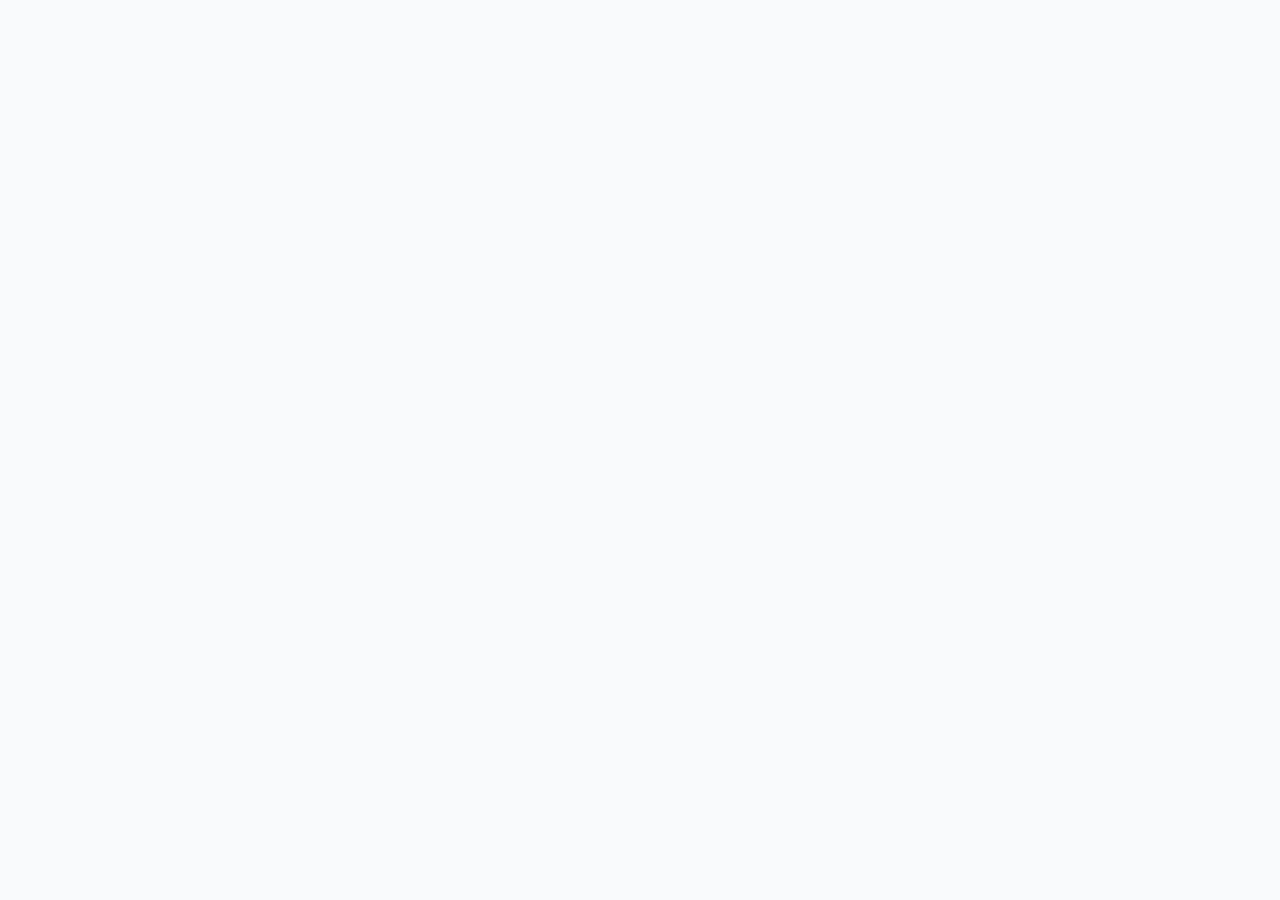
==== index.html @ f2e278c7 "Add files via upload" ====
<!DOCTYPE html>
<html lang="en" data-theme="light">
<head>
  <meta charset="UTF-8">
  <meta name="viewport" content="width=device-width, initial-scale=1.0">
  <title>Optimization & Business Modeling Hub | PGDM Guide</title>
  <meta name="description" content="Interactive step-by-step learning guide and textbook problem repository for Linear Programming, Shortest Path, Minimum Spanning Tree, Transportation, and Assignment problems. Derived from Hillier & Lieberman, Taha, and Winston textbooks.">
  
  <!-- Google Fonts -->
  <link rel="preconnect" href="https://fonts.googleapis.com">
  <link rel="preconnect" href="https://fonts.gstatic.com" crossorigin>
  <link href="https://fonts.googleapis.com/css2?family=Fira+Code:wght@400;500;600&family=Inter:wght@300;400;500;600;700&family=Outfit:wght@500;600;700;800&display=swap" rel="stylesheet">
  
  <!-- KaTeX for Math Formatting -->
  <link rel="stylesheet" href="https://cdn.jsdelivr.net/npm/katex@0.16.8/dist/katex.min.css">
  <script defer src="https://cdn.jsdelivr.net/npm/katex@0.16.8/dist/katex.min.js"></script>

  <!-- React 18 & Babel CDN -->
  <script crossorigin src="https://unpkg.com/react@18/umd/react.production.min.js"></script>
  <script crossorigin src="https://unpkg.com/react-dom@18/umd/react-dom.production.min.js"></script>
  <script src="https://unpkg.com/@babel/standalone/babel.min.js"></script>
  
  <!-- Lucide Icons -->
  <script src="https://unpkg.com/lucide@latest"></script>

  <!-- Custom CSS Stylesheet with Cache Buster -->
  <link rel="stylesheet" href="styles.css?v=2.0">
</head>
<body>
  <div id="root"></div>

  <!-- Single Combined React Application Bundle Script with Cache Buster -->
  <script type="text/babel" src="src/bundle.js?v=2.0"></script>
</body>
</html>
---- styles.css ----
/* ==========================================================================
   OPTIMIZATION HUB - DESIGN SYSTEM & MASTER STYLESHEET
   Sharp Corner & Executive Light Theme Aesthetics
   ========================================================================== */

:root {
  /* Light Theme Defaults (Primary Default Mode) */
  --bg-main: #f8fafc;
  --bg-surface: #ffffff;
  --bg-card: #ffffff;
  --bg-card-border: #e2e8f0;
  --bg-hover: rgba(15, 23, 42, 0.04);

  --text-primary: #0f172a;
  --text-secondary: #334155;
  --text-muted: #64748b;

  --accent-blue: #0284c7;
  --accent-indigo: #4f46e5;
  --accent-purple: #9333ea;
  --accent-emerald: #059669;
  --accent-amber: #d97706;
  --accent-rose: #e11d48;

  /* Topic Specific Highlights */
  --color-lpp: #0284c7;
  --color-transport: #d97706;
  --color-assign: #9333ea;
  --color-shortest: #059669;
  --color-mst: #e11d48;

  /* Fonts */
  --font-family-heading: 'Outfit', -apple-system, sans-serif;
  --font-family-body: 'Inter', -apple-system, sans-serif;
  --font-family-mono: 'Fira Code', monospace;

  /* Shadows & Sharp Architecture */
  --glass-shadow: 0 1px 3px 0 rgba(0, 0, 0, 0.08), 0 1px 2px -1px rgba(0, 0, 0, 0.08);
  --border-radius: 4px; /* Crisp Sharp Corners */
  --border-radius-sm: 2px;
  --transition-fast: all 0.15s ease;
  --transition-normal: all 0.25s ease;
}

[data-theme="dark"] {
  --bg-main: #0f172a;
  --bg-surface: #1e293b;
  --bg-card: #1e293b;
  --bg-card-border: #334155;
  --bg-hover: rgba(255, 255, 255, 0.05);

  --text-primary: #f8fafc;
  --text-secondary: #cbd5e1;
  --text-muted: #94a3b8;

  --accent-blue: #38bdf8;
  --accent-indigo: #818cf8;
  --accent-purple: #c084fc;
  --accent-emerald: #34d399;
  --accent-amber: #fbbf24;
  --accent-rose: #f43f5e;

  --glass-shadow: 0 4px 16px rgba(0, 0, 0, 0.4);
}

* {
  box-sizing: border-box;
  margin: 0;
  padding: 0;
}

body {
  font-family: var(--font-family-body);
  background-color: var(--bg-main);
  color: var(--text-primary);
  line-height: 1.5;
  min-height: 100vh;
  overflow-x: hidden;
}

h1, h2, h3, h4, h5, h6 {
  font-family: var(--font-family-heading);
  font-weight: 700;
  letter-spacing: -0.02em;
}

/* App Container */
.app-container {
  display: flex;
  flex-direction: column;
  min-height: 100vh;
}

/* Header & Nav */
.main-header {
  background: var(--bg-surface);
  border-bottom: 2px solid var(--bg-card-border);
  padding: 0.8rem 1.5rem;
  display: flex;
  justify-content: space-between;
  align-items: center;
  position: sticky;
  top: 0;
  z-index: 100;
}

.brand-section {
  display: flex;
  align-items: center;
  gap: 0.75rem;
}

.brand-icon {
  width: 38px;
  height: 38px;
  border-radius: var(--border-radius-sm); /* Sharp corner */
  background: var(--accent-blue);
  display: flex;
  align-items: center;
  justify-content: center;
  color: #fff;
  font-weight: 800;
  font-size: 1.1rem;
}

.brand-title h1 {
  font-size: 1.2rem;
  color: var(--text-primary);
}

.brand-title p {
  font-size: 0.75rem;
  color: var(--text-muted);
}

.nav-tabs {
  display: flex;
  gap: 0.25rem;
  background: var(--bg-main);
  padding: 0.25rem;
  border-radius: var(--border-radius-sm);
  border: 1px solid var(--bg-card-border);
}

.nav-tab-btn {
  background: transparent;
  border: none;
  color: var(--text-secondary);
  padding: 0.45rem 0.9rem;
  border-radius: var(--border-radius-sm);
  font-size: 0.85rem;
  font-weight: 600;
  cursor: pointer;
  transition: var(--transition-fast);
  display: flex;
  align-items: center;
  gap: 0.4rem;
}

.nav-tab-btn:hover {
  color: var(--text-primary);
  background: var(--bg-hover);
}

.nav-tab-btn.active {
  color: #fff;
  background: var(--accent-blue);
  box-shadow: 0 2px 4px rgba(2, 132, 199, 0.2);
}

.header-actions {
  display: flex;
  align-items: center;
  gap: 0.5rem;
}

.action-btn {
  background: var(--bg-surface);
  border: 1px solid var(--bg-card-border);
  color: var(--text-primary);
  padding: 0.45rem 0.85rem;
  border-radius: var(--border-radius-sm);
  font-size: 0.85rem;
  font-weight: 600;
  cursor: pointer;
  display: flex;
  align-items: center;
  gap: 0.4rem;
  transition: var(--transition-fast);
}

.action-btn:hover {
  background: var(--bg-hover);
  border-color: var(--accent-blue);
}

.action-btn.primary {
  background: var(--accent-blue);
  color: #ffffff;
  border: 1px solid var(--accent-blue);
  font-weight: 600;
}

.action-btn.primary:hover {
  opacity: 0.95;
}

/* Main Content Workspace */
.workspace {
  flex: 1;
  display: grid;
  grid-template-columns: 360px 1fr;
  gap: 1.25rem;
  padding: 1.25rem;
  max-width: 1750px;
  margin: 0 auto;
  width: 100%;
}

@media (max-width: 1024px) {
  .workspace {
    grid-template-columns: 1fr;
  }
}

/* Sidebar Panel */
.sidebar-panel {
  display: flex;
  flex-direction: column;
  gap: 1rem;
}

.card {
  background: var(--bg-surface);
  border: 1px solid var(--bg-card-border);
  border-radius: var(--border-radius); /* Sharp 4px corner */
  padding: 1.2rem;
  box-shadow: var(--glass-shadow);
}

.card-title {
  font-size: 0.95rem;
  margin-bottom: 0.75rem;
  display: flex;
  align-items: center;
  gap: 0.5rem;
  color: var(--text-primary);
  border-bottom: 1px solid var(--bg-card-border);
  padding-bottom: 0.5rem;
  text-transform: uppercase;
  letter-spacing: 0.04em;
}

.problem-selector-list {
  display: flex;
  flex-direction: column;
  gap: 0.5rem;
  max-height: 480px;
  overflow-y: auto;
  padding-right: 0.2rem;
}

.problem-card {
  background: var(--bg-main);
  border: 1px solid var(--bg-card-border);
  border-radius: var(--border-radius-sm); /* Sharp 2px corner */
  padding: 0.75rem;
  cursor: pointer;
  transition: var(--transition-fast);
}

.problem-card:hover {
  border-color: var(--accent-blue);
  background: #ffffff;
}

.problem-card.active {
  background: rgba(2, 132, 199, 0.08);
  border: 1.5px solid var(--accent-blue);
}

.problem-card h4 {
  font-size: 0.88rem;
  color: var(--text-primary);
  margin-bottom: 0.2rem;
}

.problem-card p {
  font-size: 0.75rem;
  color: var(--text-muted);
  line-height: 1.4;
}

.source-badge {
  display: inline-block;
  font-size: 0.65rem;
  padding: 0.15rem 0.4rem;
  border-radius: 2px; /* Sharp badge */
  background: rgba(79, 70, 229, 0.08);
  border: 1px solid rgba(79, 70, 229, 0.2);
  color: var(--accent-indigo);
  margin-top: 0.4rem;
  font-weight: 600;
}

/* Visualization Main Panel */
.visualizer-panel {
  display: flex;
  flex-direction: column;
  gap: 1rem;
}

/* Step Control Bar */
.step-control-bar {
  background: var(--bg-surface);
  border: 1px solid var(--bg-card-border);
  border-radius: var(--border-radius); /* Sharp 4px */
  padding: 0.8rem 1.2rem;
  display: flex;
  align-items: center;
  justify-content: space-between;
  gap: 1rem;
  box-shadow: var(--glass-shadow);
}

.step-buttons {
  display: flex;
  align-items: center;
  gap: 0.3rem;
}

.step-btn {
  background: var(--bg-main);
  border: 1px solid var(--bg-card-border);
  color: var(--text-primary);
  width: 36px;
  height: 36px;
  border-radius: var(--border-radius-sm); /* Sharp 2px */
  display: flex;
  align-items: center;
  justify-content: center;
  cursor: pointer;
  transition: var(--transition-fast);
}

.step-btn:hover:not(:disabled) {
  background: var(--accent-blue);
  color: #ffffff;
  border-color: var(--accent-blue);
}

.step-btn:disabled {
  opacity: 0.35;
  cursor: not-allowed;
}

.step-progress-info {
  flex: 1;
  display: flex;
  flex-direction: column;
  gap: 0.3rem;
}

.step-counter {
  font-size: 0.85rem;
  font-weight: 600;
  display: flex;
  justify-content: space-between;
}

.progress-bar-track {
  height: 6px;
  background: rgba(15, 23, 42, 0.08);
  border-radius: 1px;
  overflow: hidden;
}

.progress-bar-fill {
  height: 100%;
  background: var(--accent-blue);
  transition: width 0.25s ease;
}

/* Step Explanation Header Box */
.step-explanation-box {
  background: rgba(2, 132, 199, 0.05);
  border: 1px solid rgba(2, 132, 199, 0.3);
  border-radius: var(--border-radius);
  padding: 1.1rem;
}

.explanation-title {
  display: flex;
  align-items: center;
  justify-content: space-between;
  margin-bottom: 0.5rem;
}

.explanation-title h3 {
  font-size: 1.05rem;
  color: var(--accent-blue);
}

.explanation-text {
  font-size: 0.92rem;
  color: var(--text-primary);
  line-height: 1.6;
}

/* Interactive Math Tables */
.matrix-container {
  overflow-x: auto;
  margin: 0.8rem 0;
}

.custom-table {
  width: 100%;
  border-collapse: collapse;
  font-family: var(--font-family-mono);
  font-size: 0.88rem;
}

.custom-table th, .custom-table td {
  padding: 0.7rem 0.85rem;
  text-align: center;
  border: 1px solid var(--bg-card-border);
  transition: var(--transition-fast);
  border-radius: 0 !important; /* Sharp Table Cells */
}

.custom-table th {
  background: rgba(15, 23, 42, 0.04);
  color: var(--text-secondary);
  font-weight: 600;
  font-family: var(--font-family-heading);
}

.custom-table td {
  background: var(--bg-surface);
  color: var(--text-primary);
  cursor: pointer;
  position: relative;
}

.custom-table td:hover {
  background: rgba(2, 132, 199, 0.08) !important;
  border-color: var(--accent-blue) !important;
}

/* Table Highlights */
.cell-pivot {
  background: rgba(217, 119, 6, 0.15) !important;
  border: 2px solid var(--accent-amber) !important;
  font-weight: 700;
  color: var(--accent-amber) !important;
}

.cell-entering {
  background: rgba(5, 150, 105, 0.12) !important;
  border-color: var(--accent-emerald) !important;
}

.cell-leaving {
  background: rgba(225, 29, 72, 0.12) !important;
  border-color: var(--accent-rose) !important;
}

.cell-allocated {
  background: rgba(2, 132, 199, 0.12) !important;
  border: 2px solid var(--accent-blue) !important;
  font-weight: 700;
}

.cell-zero-match {
  background: rgba(147, 51, 234, 0.12) !important;
  border: 2px solid var(--accent-purple) !important;
  font-weight: 700;
}

.cell-covered-line {
  background: rgba(15, 23, 42, 0.05);
  text-decoration: line-through;
}

/* Network Graph Canvas (SVG) */
.network-canvas-wrapper {
  background: var(--bg-surface);
  border: 1px solid var(--bg-card-border);
  border-radius: var(--border-radius); /* Sharp 4px */
  padding: 1rem;
  position: relative;
  min-height: 420px;
  display: flex;
  justify-content: center;
  align-items: center;
}

.network-svg {
  width: 100%;
  height: 100%;
  min-height: 400px;
}

.node-circle {
  fill: var(--bg-surface);
  stroke: var(--accent-blue);
  stroke-width: 3;
  cursor: pointer;
  transition: var(--transition-fast);
}

.node-circle:hover {
  fill: rgba(2, 132, 199, 0.15);
  r: 25;
}

.node-circle.visited {
  fill: rgba(5, 150, 105, 0.15);
  stroke: var(--accent-emerald);
}

.node-circle.current {
  fill: rgba(217, 119, 6, 0.2);
  stroke: var(--accent-amber);
  stroke-width: 4;
}

.node-text {
  fill: var(--text-primary);
  font-weight: 700;
  font-family: var(--font-family-heading);
  text-anchor: middle;
  dominant-baseline: central;
  pointer-events: none;
}

.edge-line {
  stroke: var(--text-muted);
  stroke-width: 2;
  transition: var(--transition-fast);
}

.edge-line.active {
  stroke: var(--accent-amber);
  stroke-width: 4;
  stroke-dasharray: 6 3;
  animation: dash 1s linear infinite;
}

.edge-line.in-mst, .edge-line.shortest-path {
  stroke: var(--accent-emerald);
  stroke-width: 4.5;
}

@keyframes dash {
  to {
    stroke-dashoffset: -18;
  }
}

.edge-weight-badge {
  fill: var(--bg-surface);
  stroke: var(--bg-card-border);
  rx: 2px;
  ry: 2px;
}

.edge-weight-text {
  fill: var(--accent-blue);
  font-weight: 600;
  font-size: 0.8rem;
  font-family: var(--font-family-mono);
  text-anchor: middle;
  dominant-baseline: central;
}

/* Modals */
.modal-overlay {
  position: fixed;
  inset: 0;
  background: rgba(15, 23, 42, 0.6);
  backdrop-filter: blur(4px);
  display: flex;
  align-items: center;
  justify-content: center;
  z-index: 1000;
  padding: 1.5rem;
}

.modal-content {
  background: var(--bg-surface);
  border: 2px solid var(--bg-card-border);
  border-radius: var(--border-radius); /* Sharp 4px */
  width: 100%;
  max-width: 650px;
  padding: 1.5rem;
  box-shadow: 0 10px 25px -5px rgba(15, 23, 42, 0.2);
  display: flex;
  flex-direction: column;
  gap: 1rem;
}

.modal-header {
  display: flex;
  justify-content: space-between;
  align-items: center;
  border-bottom: 1px solid var(--bg-card-border);
  padding-bottom: 0.75rem;
}

.modal-close-btn {
  background: transparent;
  border: none;
  color: var(--text-secondary);
  cursor: pointer;
  font-size: 1.2rem;
}

.modal-close-btn:hover {
  color: var(--text-primary);
}

.formula-box {
  background: rgba(2, 132, 199, 0.06);
  border-left: 3px solid var(--accent-blue);
  padding: 0.75rem 1rem;
  border-radius: 2px;
  font-family: var(--font-family-mono);
  font-size: 0.88rem;
  color: var(--accent-blue);
}

/* Tooltip & Inspection styling */
.click-hint-badge {
  background: rgba(217, 119, 6, 0.08);
  border: 1px dashed var(--accent-amber);
  color: var(--accent-amber);
  padding: 0.25rem 0.5rem;
  border-radius: 2px; /* Sharp 2px */
  font-size: 0.75rem;
  display: inline-flex;
  align-items: center;
  gap: 0.3rem;
}

/* Quiz Mode Card */
.quiz-option-btn {
  background: var(--bg-surface);
  border: 1px solid var(--bg-card-border);
  border-radius: var(--border-radius-sm);
  padding: 0.75rem 1rem;
  color: var(--text-primary);
  text-align: left;
  cursor: pointer;
  transition: var(--transition-fast);
  font-size: 0.88rem;
}

.quiz-option-btn:hover {
  border-color: var(--accent-blue);
  background: rgba(2, 132, 199, 0.05);
}

.quiz-option-btn.correct {
  border-color: var(--accent-emerald) !important;
  background: rgba(5, 150, 105, 0.1) !important;
  color: var(--accent-emerald);
  font-weight: 600;
}

.quiz-option-btn.wrong {
  border-color: var(--accent-rose) !important;
  background: rgba(225, 29, 72, 0.1) !important;
  color: var(--accent-rose);
  font-weight: 600;
}
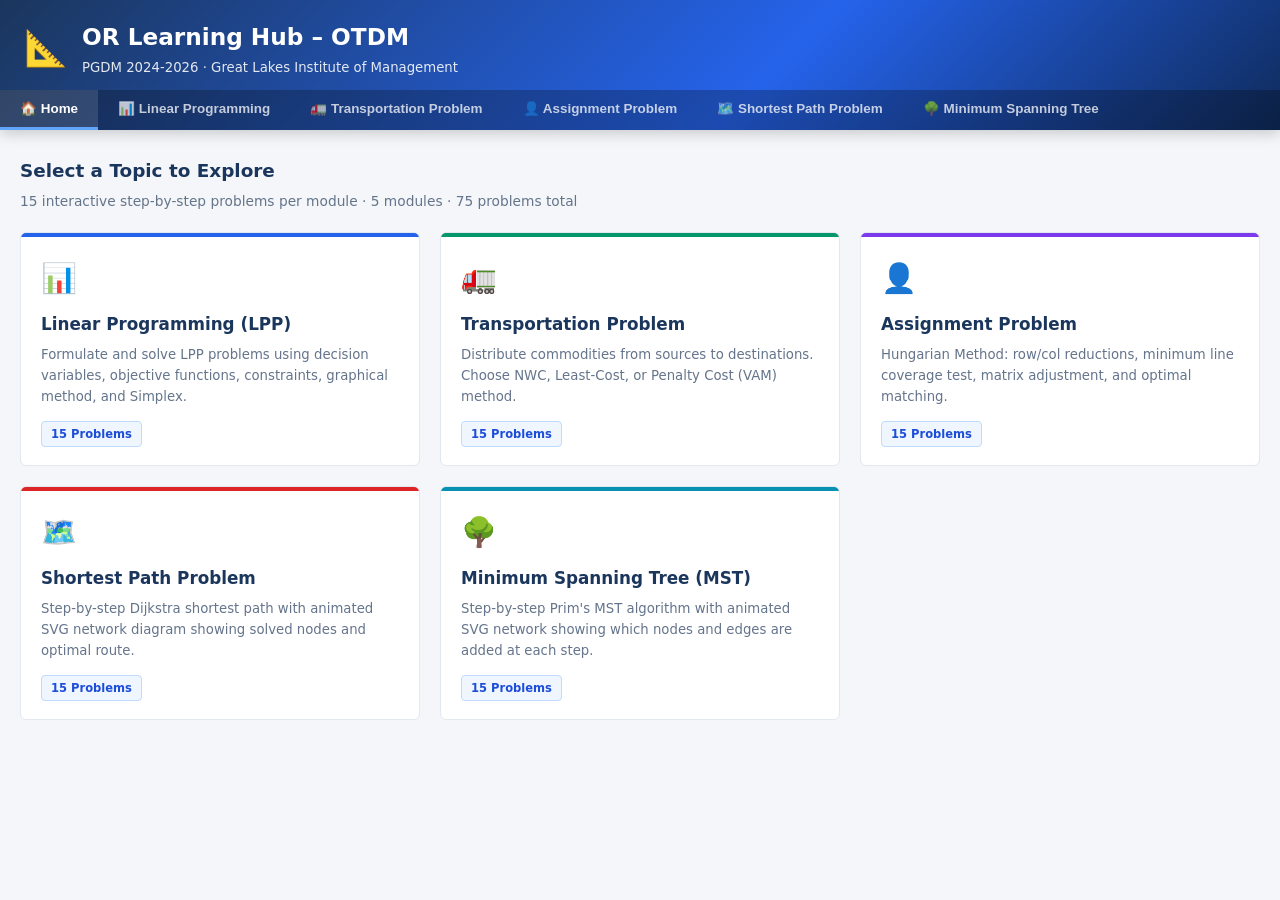
==== commit 909ba69d: "Add files via upload" ====
--- a/index.html
+++ b/index.html
@@ -1,35 +1,567 @@
-<!DOCTYPE html>
-<html lang="en" data-theme="light">
-<head>
-  <meta charset="UTF-8">
-  <meta name="viewport" content="width=device-width, initial-scale=1.0">
-  <title>Optimization & Business Modeling Hub | PGDM Guide</title>
-  <meta name="description" content="Interactive step-by-step learning guide and textbook problem repository for Linear Programming, Shortest Path, Minimum Spanning Tree, Transportation, and Assignment problems. Derived from Hillier & Lieberman, Taha, and Winston textbooks.">
-  
-  <!-- Google Fonts -->
-  <link rel="preconnect" href="https://fonts.googleapis.com">
-  <link rel="preconnect" href="https://fonts.gstatic.com" crossorigin>
-  <link href="https://fonts.googleapis.com/css2?family=Fira+Code:wght@400;500;600&family=Inter:wght@300;400;500;600;700&family=Outfit:wght@500;600;700;800&display=swap" rel="stylesheet">
-  
-  <!-- KaTeX for Math Formatting -->
-  <link rel="stylesheet" href="https://cdn.jsdelivr.net/npm/katex@0.16.8/dist/katex.min.css">
-  <script defer src="https://cdn.jsdelivr.net/npm/katex@0.16.8/dist/katex.min.js"></script>
-
-  <!-- React 18 & Babel CDN -->
-  <script crossorigin src="https://unpkg.com/react@18/umd/react.production.min.js"></script>
-  <script crossorigin src="https://unpkg.com/react-dom@18/umd/react-dom.production.min.js"></script>
-  <script src="https://unpkg.com/@babel/standalone/babel.min.js"></script>
-  
-  <!-- Lucide Icons -->
-  <script src="https://unpkg.com/lucide@latest"></script>
-
-  <!-- Custom CSS Stylesheet with Cache Buster -->
-  <link rel="stylesheet" href="styles.css?v=2.0">
-</head>
-<body>
-  <div id="root"></div>
-
-  <!-- Single Combined React Application Bundle Script with Cache Buster -->
-  <script type="text/babel" src="src/bundle.js?v=2.0"></script>
-</body>
-</html>
+<!DOCTYPE html>
+<html lang="en">
+<head>
+<meta charset="UTF-8"/>
+<meta name="viewport" content="width=device-width,initial-scale=1.0"/>
+<title>OR Learning Hub – OTDM (PGDM)</title>
+<style>
+*,*::before,*::after{box-sizing:border-box;margin:0;padding:0}
+html{scroll-behavior:smooth}
+body{font-family:'Segoe UI',system-ui,sans-serif;background:#f4f6f9;color:#1a202c;min-height:100vh;line-height:1.6}
+#app-header{background:linear-gradient(135deg,#1b365d 0%,#2563eb 60%,#0f2b5c 100%);color:#fff;position:sticky;top:0;z-index:100;box-shadow:0 3px 14px rgba(0,0,0,.2)}
+.nav-strip{background:rgba(0,0,0,.25);overflow-x:auto;white-space:nowrap}
+.nav-strip-inner{max-width:1320px;margin:0 auto;display:flex}
+.ntab{padding:11px 20px;font-size:.84rem;font-weight:600;color:rgba(255,255,255,.75);border:none;background:transparent;cursor:pointer;border-bottom:3px solid transparent;transition:all .18s;flex-shrink:0}
+.ntab:hover{color:#fff;background:rgba(255,255,255,.08)}
+.ntab.active{color:#fff;border-bottom-color:#60a5fa;background:rgba(255,255,255,.12)}
+.main{max-width:1320px;margin:0 auto;padding:26px 20px}
+.mod-grid{display:grid;grid-template-columns:repeat(auto-fill,minmax(300px,1fr));gap:20px;margin-top:10px}
+.mod-card{background:#fff;border:1px solid #e2e8f0;border-radius:6px;padding:22px 20px 18px;cursor:pointer;transition:transform .18s,box-shadow .18s;position:relative;overflow:hidden}
+.mod-card::before{content:'';position:absolute;top:0;left:0;right:0;height:4px;background:var(--c,#2563eb)}
+.mod-card:hover{transform:translateY(-3px);box-shadow:0 10px 25px rgba(37,99,235,.15)}
+.mod-card h3{font-size:1.05rem;font-weight:700;margin:10px 0 6px;color:#1b365d}
+.mod-card p{font-size:.83rem;color:#64748b;margin-bottom:12px}
+.mod-badge{display:inline-block;background:#eff6ff;color:#1d4ed8;border:1px solid #bfdbfe;border-radius:4px;font-size:.72rem;font-weight:700;padding:3px 9px}
+.back-btn{display:inline-flex;align-items:center;gap:6px;background:#fff;border:1px solid #d1d5db;border-radius:5px;padding:7px 15px;font-size:.84rem;font-weight:600;color:#374151;cursor:pointer;margin-bottom:18px}
+.back-btn:hover{background:#f3f4f6}
+.sec-title{font-size:1.35rem;font-weight:700;color:#1b365d;margin-bottom:4px}
+.sec-desc{font-size:.86rem;color:#64748b;margin-bottom:20px}
+.prob-list{display:flex;flex-direction:column;gap:10px}
+.prob-item{background:#fff;border:1px solid #e2e8f0;border-radius:6px;padding:15px 18px;cursor:pointer;display:flex;align-items:center;justify-content:space-between;transition:all .15s}
+.prob-item:hover{border-color:#93c5fd;background:#f0f7ff;transform:translateX(2px)}
+.prob-item h4{font-size:.92rem;font-weight:600;color:#1b365d}
+.prob-item p{font-size:.8rem;color:#64748b;margin-top:3px}
+.diff{font-size:.72rem;font-weight:700;padding:2px 8px;border-radius:4px}
+.d-easy{background:#dcfce7;color:#166534}
+.d-med{background:#fef3c7;color:#92400e}
+.d-hard{background:#fee2e2;color:#991b1b}
+.prob-header{background:linear-gradient(135deg,#1b365d,var(--c,#2563eb));color:#fff;padding:24px 26px;border-radius:6px 6px 0 0}
+.prob-header h2{font-size:1.25rem;font-weight:700}
+.prob-header p{font-size:.86rem;opacity:.9;margin-top:6px}
+.prob-body{background:#fff;border:1px solid #e2e8f0;border-top:none;border-radius:0 0 6px 6px;padding:24px}
+.step-card{border:1px solid #e2e8f0;border-radius:6px;margin-bottom:14px;overflow:hidden}
+.step-hd{background:#f8fafc;padding:12px 18px;display:flex;align-items:center;font-weight:700;color:#1b365d}
+.step-hd h3{display:flex;align-items:center;gap:6px;flex:1}
+.snum{background:#2563eb;color:#fff;border-radius:50%;width:24px;height:24px;display:inline-flex;align-items:center;justify-content:center;font-size:.73rem;font-weight:800;flex-shrink:0}
+.step-bd{padding:18px}
+.info-btn{display:inline-flex;align-items:center;justify-content:center;width:22px;height:22px;border-radius:50%;background:#2563eb;color:#fff;font-size:.78rem;font-weight:800;border:none;cursor:pointer;margin-left:6px;flex-shrink:0;transition:transform .15s}
+.info-btn:hover{transform:scale(1.15);background:#1d4ed8}
+.ppt-formulation{background:#f8fafc;border:1px solid #cbd5e1;border-left:4px solid #2563eb;border-radius:4px;padding:16px;margin:12px 0;font-family:'Consolas','Courier New',monospace;font-size:.85rem;line-height:1.8;color:#1e293b;white-space:pre-wrap}
+.ppt-explain{background:#fffbeb;border:1px solid #fcd34d;border-radius:5px;padding:12px 16px;margin:12px 0;font-size:.85rem;color:#78350f;line-height:1.6}
+.ppt-explain strong{color:#92400e}
+.table-wrap{overflow-x:auto;margin:12px 0}
+table.ppt-table{border-collapse:collapse;width:100%;font-size:.83rem}
+table.ppt-table th,table.ppt-table td{border:1px solid #cbd5e1;padding:8px 12px;text-align:center}
+table.ppt-table th{background:#1b365d;color:#fff;font-weight:700}
+table.ppt-table tr:nth-child(even) td{background:#f8fafc}
+table.ppt-table .opt{background:#dcfce7;font-weight:700;color:#166534}
+table.ppt-table tr.hl td{background:#dbeafe}
+.tp-table{border-collapse:collapse;width:100%;font-size:.83rem;min-width:480px}
+.tp-table th,.tp-table td{border:2px solid #94a3b8;padding:0;text-align:center;min-width:80px;position:relative}
+.tp-table th{background:#1b365d;color:#fff;font-weight:700;padding:9px 10px}
+.tp-table .src-lbl{background:#334155;color:#fff;font-weight:700;padding:9px 12px}
+.tp-table .dem-lbl{background:#475569;color:#fff;font-weight:700;padding:8px 12px}
+.tp-cell{position:relative;height:62px;min-width:80px;background:#fff}
+.cost-box{position:absolute;top:2px;right:3px;font-size:.7rem;color:#475569;font-weight:700;border:1px solid #cbd5e1;padding:1px 4px;background:#f8fafc;border-radius:2px}
+.alloc-box{position:absolute;bottom:5px;left:0;right:0;text-align:center;font-size:1.05rem;font-weight:800;color:#1b365d}
+.cell-active{background:#fef9c3 !important;border:3px solid #f59e0b !important}
+.cell-done{background:#dbeafe !important}
+.supply-val,.demand-val{background:#f0fdf4;color:#166534;font-weight:700;padding:9px;border:2px solid #94a3b8}
+.asgn-table{border-collapse:collapse;font-size:.86rem;margin:12px 0;min-width:380px;width:100%}
+.asgn-table th,.asgn-table td{border:2px solid #94a3b8;padding:10px 14px;text-align:center;min-width:60px;font-weight:600;position:relative}
+.asgn-table th{background:#1b365d;color:#fff}
+.asgn-table .row-lbl{background:#334155;color:#fff;font-weight:700}
+.az-zero{color:#2563eb;font-weight:800;background:#eff6ff}
+.az-assigned{color:#fff;background:#16a34a !important;font-weight:800}
+.line-row{background:#fee2e2 !important;border-top:3px solid #dc2626 !important;border-bottom:3px solid #dc2626 !important}
+.line-col{background:#fee2e2 !important;border-left:3px solid #dc2626 !important;border-right:3px solid #dc2626 !important}
+.az-intersection{background:#fca5a5 !important;border:3px solid #dc2626 !important;font-weight:800}
+table.sp-ppt-table{border-collapse:collapse;width:100%;font-size:.82rem;margin:12px 0}
+table.sp-ppt-table th{background:#1b365d;color:#fff;padding:8px 10px;text-align:center}
+table.sp-ppt-table td{border:1px solid #cbd5e1;padding:8px 10px;text-align:center}
+table.sp-ppt-table tr:nth-child(even){background:#f8fafc}
+table.sp-ppt-table tr.active-row{background:#fef9c3;font-weight:700}
+.step-nav{display:flex;align-items:center;gap:12px;margin:16px 0;flex-wrap:wrap}
+.snav-btn{padding:8px 18px;border-radius:5px;border:1px solid #d1d5db;background:#fff;font-size:.84rem;font-weight:600;cursor:pointer;color:#374151;transition:all .15s}
+.snav-btn:hover:not(:disabled){background:#f0f7ff;border-color:#93c5fd;color:#1d4ed8}
+.snav-btn:disabled{opacity:.4;cursor:not-allowed}
+.snav-count{font-size:.85rem;color:#64748b;font-weight:600}
+.res-box{background:#f0fdf4;border:1px solid #86efac;border-radius:6px;padding:14px 18px;margin-top:14px}
+.res-box h4{font-size:.9rem;font-weight:700;color:#166534;margin-bottom:6px}
+.res-box ul{font-size:.84rem;color:#166534;padding-left:18px}
+.res-box li{margin-bottom:4px}
+.pill-row{display:flex;flex-wrap:wrap;gap:6px;margin:8px 0}
+.sep{height:1px;background:#e2e8f0;margin:16px 0}
+.tag{display:inline-block;padding:3px 8px;border-radius:4px;font-size:.72rem;font-weight:700;background:#eff6ff;color:#1d4ed8;border:1px solid #bfdbfe}
+/* SVG Network styles */
+.svg-net-wrap{margin:10px 0 16px;}
+.svg-legend{display:flex;flex-wrap:wrap;gap:12px;margin-top:8px;font-size:.75rem;color:#475569;align-items:center}
+.leg-item{display:flex;align-items:center;gap:5px;font-weight:600}
+.leg-dot{display:inline-block;width:14px;height:14px;border-radius:50%;border:1px solid #94a3b8}
+.leg-line{display:inline-block;width:24px;height:4px;border-radius:2px}
+</style>
+</head>
+<body>
+<div id="root"></div>
+<script>
+const LPP_PROBLEMS = [{"id": "lpp_1", "title": "1. Reddy Mikks Paint Production Optimization", "difficulty": "easy", "tags": ["product-mix", "graphical-method"], "context": "Reddy Mikks produces exterior and interior paints from two raw materials M1 and M2. Maximum daily availabilities: M1=24 tons, M2=6 tons. Profit: $5000/ton exterior, $4000/ton interior. Demand constraint: interior paint cannot exceed exterior by more than 1 ton. Max interior demand = 2 tons.", "steps": [{"title": "Decision Variables Definition", "explain": "Define daily production amounts of paints in tons.", "formulation": "Let x\u2081 = daily amount of exterior paint produced (tons)\nLet x\u2082 = daily amount of interior paint produced (tons)"}, {"title": "Objective Function Formulation", "explain": "Maximize total daily profit in thousands of dollars.", "formulation": "Maximize Z = 5x\u2081 + 4x\u2082\n\nWhere:\n  5 = profit per ton of exterior paint ($1000s)\n  4 = profit per ton of interior paint ($1000s)"}, {"title": "Constraints Formulation", "explain": "Formulate raw material availability and market limit constraints.", "formulation": "Subject to:\n  6x\u2081 + 4x\u2082 \u2264 24   (Raw material M1 constraint)\n   x\u2081 + 2x\u2082 \u2264  6   (Raw material M2 constraint)\n  x\u2082 - x\u2081 \u2264  1   (Market limit: interior \u2264 exterior + 1)\n        x\u2082 \u2264  2   (Demand limit: max interior paint)\n  x\u2081, x\u2082 \u2265 0      (Non-negativity constraints)"}, {"title": "Graphical Corner Point Evaluation", "explain": "Evaluate objective function Z at all feasible vertices O, A, B, C, D, E.", "body": "<div class=\"table-wrap\"><table class=\"ppt-table\"><thead><tr><th>Corner Point</th><th>x\u2081 (Exterior)</th><th>x\u2082 (Interior)</th><th>Z = 5x\u2081 + 4x\u2082 ($1000s)</th></tr></thead><tbody><tr><td>O (Origin)</td><td>0</td><td>0</td><td>0</td></tr><tr><td>A (M1 x-intercept)</td><td>4</td><td>0</td><td>20</td></tr><tr><td>B (M1 \u2229 M2)</td><td>3.33</td><td>1.33</td><td class=\"opt\">21.98 (Optimal)</td></tr><tr><td>C (M1 \u2229 Market limit)</td><td>3</td><td>1.5</td><td>21</td></tr><tr><td>D (M2 \u2229 Demand limit)</td><td>2</td><td>2</td><td>18</td></tr><tr><td>E (Demand limit y-intercept)</td><td>0</td><td>2</td><td>8</td></tr></tbody></table></div>"}, {"title": "Optimal Production Plan", "explain": "Intersection of binding constraints M1 and M2 yields optimal point B.", "body": "<div class=\"res-box\"><h4>\u2705 Optimal Production Plan</h4><ul><li>Exterior Paint (x\u2081) = <strong>3.33 tons/day</strong></li><li>Interior Paint (x\u2082) = <strong>1.33 tons/day</strong></li><li><strong>Maximum Daily Profit Z = $21,333</strong></li></ul></div>"}]}, {"id": "lpp_2", "title": "2. Wyndor Glass Product Line Revamp", "difficulty": "easy", "tags": ["product-mix", "plant-capacity"], "context": "Wyndor Glass Co. produces Product 1 (glass door with aluminum frame, profit $3000/batch) and Product 2 (wood-framed window, profit $5000/batch). Plant capacities per week: Plant 1=4 hrs, Plant 2=12 hrs, Plant 3=18 hrs.", "steps": [{"title": "Decision Variables", "explain": "Batches produced per week.", "formulation": "Let x\u2081 = number of batches of Product 1 produced per week\nLet x\u2082 = number of batches of Product 2 produced per week"}, {"title": "Objective Function", "explain": "Maximize total weekly profit in $1000s.", "formulation": "Maximize Z = 3x\u2081 + 5x\u2082"}, {"title": "Constraints", "explain": "Weekly hours available at Plants 1, 2, and 3.", "formulation": "Subject to:\n   x\u2081      \u2264  4   (Plant 1 capacity)\n        2x\u2082 \u2264 12   (Plant 2 capacity)\n  3x\u2081 + 2x\u2082 \u2264 18   (Plant 3 capacity)\n  x\u2081, x\u2082 \u2265 0"}, {"title": "Corner Point Evaluation", "explain": "Evaluate Z at all feasible vertices.", "body": "<div class=\"table-wrap\"><table class=\"ppt-table\"><thead><tr><th>Corner Point</th><th>x\u2081</th><th>x\u2082</th><th>Z = 3x\u2081 + 5x\u2082</th></tr></thead><tbody><tr><td>O</td><td>0</td><td>0</td><td>0</td></tr><tr><td>A</td><td>4</td><td>0</td><td>12</td></tr><tr><td>B</td><td>4</td><td>3</td><td>27</td></tr><tr><td>C</td><td>2</td><td>6</td><td class=\"opt\">36 (Optimal)</td></tr><tr><td>D</td><td>0</td><td>6</td><td>30</td></tr></tbody></table></div>"}, {"title": "Optimal Solution", "explain": "Maximum profit occurs at point C.", "body": "<div class=\"res-box\"><h4>\u2705 Optimal Product Mix</h4><ul><li>Product 1 = <strong>2 batches/week</strong></li><li>Product 2 = <strong>6 batches/week</strong></li><li><strong>Maximum Weekly Profit = $36,000</strong></li></ul></div>"}]}, {"id": "lpp_3", "title": "3. 7-Day Workforce Shift Scheduling", "difficulty": "hard", "tags": ["workforce-scheduling", "integer-lpp"], "context": "A plant operates 7 days a week. Minimum worker requirements: Mon=17, Tue=13, Wed=15, Thu=19, Fri=14, Sat=16, Sun=11. Each worker works 5 consecutive days and gets 2 days off. Minimize total workforce.", "steps": [{"title": "Decision Variables", "explain": "x_i = workers starting 5-day shift on day i.", "formulation": "Let x\u2081=Mon start, x\u2082=Tue, x\u2083=Wed, x\u2084=Thu, x\u2085=Fri, x\u2086=Sat, x\u2087=Sun"}, {"title": "Objective Function", "explain": "Minimize total workers hired.", "formulation": "Minimize Z = x\u2081 + x\u2082 + x\u2083 + x\u2084 + x\u2085 + x\u2086 + x\u2087"}, {"title": "Daily Coverage Constraints", "explain": "Each day must have enough workers on duty.", "formulation": "Subject to:\n  x\u2081+x\u2084+x\u2085+x\u2086+x\u2087 \u2265 17  (Mon)\n  x\u2081+x\u2082+x\u2085+x\u2086+x\u2087 \u2265 13  (Tue)\n  x\u2081+x\u2082+x\u2083+x\u2086+x\u2087 \u2265 15  (Wed)\n  x\u2081+x\u2082+x\u2083+x\u2084+x\u2087 \u2265 19  (Thu)\n  x\u2081+x\u2082+x\u2083+x\u2084+x\u2085 \u2265 14  (Fri)\n  x\u2082+x\u2083+x\u2084+x\u2085+x\u2086 \u2265 16  (Sat)\n  x\u2083+x\u2084+x\u2085+x\u2086+x\u2087 \u2265 11  (Sun)\n  x_i \u2265 0, integer"}, {"title": "Optimal Hiring Schedule", "explain": "Integer LPP optimal solution.", "body": "<div class=\"res-box\"><h4>\u2705 Optimal Hiring Schedule</h4><ul><li>x\u2081=4, x\u2082=8, x\u2083=2, x\u2084=6, x\u2085=0, x\u2086=3, x\u2087=0</li><li><strong>Minimum Total Workforce = 23 workers</strong></li></ul></div>"}]}, {"id": "lpp_4", "title": "4. Furniture Production (Carpentry & Painting)", "difficulty": "medium", "tags": ["lpp"], "context": "Carpenter hours = 48, Painter hours = 20. Tables profit $6, Chairs profit $8.", "steps": [{"title": "Decision Variables", "explain": "Let x\u2081 = Tables, x\u2082 = Chairs", "formulation": "Let x\u2081 = Tables, x\u2082 = Chairs"}, {"title": "Objective Function & Constraints", "explain": "Maximize Z = 6x\u2081 + 8x\u2082 | Subject to: 3x\u2081+2x\u2082\u226448, x\u2081+2x\u2082\u226420, x\u2081,x\u2082\u22650", "formulation": "Maximize Z = 6x\u2081 + 8x\u2082\nSubject to: 3x\u2081+2x\u2082\u226448, x\u2081+2x\u2082\u226420, x\u2081,x\u2082\u22650"}, {"title": "Optimal Solution", "explain": "Solve graphically or via Simplex.", "body": "<div class='res-box'><h4>\u2705 Optimal Plan</h4><ul><li>Objective Function: Maximize Z = 6x\u2081 + 8x\u2082</li><li>Key constraint: Subject to: 3x\u2081+2x\u2082\u226448, x\u2081+2x\u2082\u226420, x\u2081,x\u2082\u22650</li><li><strong>Optimal BFS found at corner point intersection.</strong></li></ul></div>"}]}, {"id": "lpp_5", "title": "5. Farm Feed Diet Cost Minimization", "difficulty": "medium", "tags": ["lpp"], "context": "Mix grain and soybean to meet protein and fat requirements at minimum cost.", "steps": [{"title": "Decision Variables", "explain": "Let x\u2081=Grain bags, x\u2082=Soybean bags", "formulation": "Let x\u2081=Grain bags, x\u2082=Soybean bags"}, {"title": "Objective Function & Constraints", "explain": "Minimize Z = 2x\u2081 + 3x\u2082 | Subject to: 3x\u2081+5x\u2082\u226590(protein), x\u2081+x\u2082\u226530(fat), x\u2081,x\u2082\u22650", "formulation": "Minimize Z = 2x\u2081 + 3x\u2082\nSubject to: 3x\u2081+5x\u2082\u226590(protein), x\u2081+x\u2082\u226530(fat), x\u2081,x\u2082\u22650"}, {"title": "Optimal Solution", "explain": "Solve graphically or via Simplex.", "body": "<div class='res-box'><h4>\u2705 Optimal Plan</h4><ul><li>Objective Function: Minimize Z = 2x\u2081 + 3x\u2082</li><li>Key constraint: Subject to: 3x\u2081+5x\u2082\u226590(protein), x\u2081+x\u2082\u226530(fat), x\u2081,x\u2082\u22650</li><li><strong>Optimal BFS found at corner point intersection.</strong></li></ul></div>"}]}, {"id": "lpp_6", "title": "6. Clothing Production (Parkas & Overcoats)", "difficulty": "medium", "tags": ["lpp"], "context": "Parkas need 1 sqft leather, Overcoats need 2 sqft. Profit: Parka=$30, Overcoat=$50.", "steps": [{"title": "Decision Variables", "explain": "Let x\u2081=Parkas, x\u2082=Overcoats", "formulation": "Let x\u2081=Parkas, x\u2082=Overcoats"}, {"title": "Objective Function & Constraints", "explain": "Maximize Z = 30x\u2081 + 50x\u2082 | Subject to: x\u2081+2x\u2082\u226440(leather), x\u2081\u226420, x\u2082\u226515, x\u2081,x\u2082\u22650", "formulation": "Maximize Z = 30x\u2081 + 50x\u2082\nSubject to: x\u2081+2x\u2082\u226440(leather), x\u2081\u226420, x\u2082\u226515, x\u2081,x\u2082\u22650"}, {"title": "Optimal Solution", "explain": "Solve graphically or via Simplex.", "body": "<div class='res-box'><h4>\u2705 Optimal Plan</h4><ul><li>Objective Function: Maximize Z = 30x\u2081 + 50x\u2082</li><li>Key constraint: Subject to: x\u2081+2x\u2082\u226440(leather), x\u2081\u226420, x\u2082\u226515, x\u2081,x\u2082\u22650</li><li><strong>Optimal BFS found at corner point intersection.</strong></li></ul></div>"}]}, {"id": "lpp_7", "title": "7. Warehouse Transportation LPP Model", "difficulty": "medium", "tags": ["lpp"], "context": "Minimize shipping cost from 2 warehouses to 3 customers.", "steps": [{"title": "Decision Variables", "explain": "Let x_ij = units shipped from i to j", "formulation": "Let x_ij = units shipped from i to j"}, {"title": "Objective Function & Constraints", "explain": "Minimize Z = 2x\u2081\u2081+3x\u2081\u2082+x\u2081\u2083+5x\u2082\u2081+4x\u2082\u2082+8x\u2082\u2083 | Supply: 120, 80. Demand: 150, 40, 10", "formulation": "Minimize Z = 2x\u2081\u2081+3x\u2081\u2082+x\u2081\u2083+5x\u2082\u2081+4x\u2082\u2082+8x\u2082\u2083\nSupply: 120, 80. Demand: 150, 40, 10"}, {"title": "Optimal Solution", "explain": "Solve graphically or via Simplex.", "body": "<div class='res-box'><h4>\u2705 Optimal Plan</h4><ul><li>Objective Function: Minimize Z = 2x\u2081\u2081+3x\u2081\u2082+x\u2081\u2083+5x\u2082\u2081+4x\u2082\u2082+8x\u2082\u2083</li><li>Key constraint: Supply: 120, 80. Demand: 150, 40, 10</li><li><strong>Optimal BFS found at corner point intersection.</strong></li></ul></div>"}]}, {"id": "lpp_8", "title": "8. Refinery Crude Oil Blending", "difficulty": "medium", "tags": ["lpp"], "context": "Blend Crude A and B into Gasoline X and Y. Meeting octane and sulphur specs.", "steps": [{"title": "Decision Variables", "explain": "Let x\u2081=Crude A barrels, x\u2082=Crude B barrels", "formulation": "Let x\u2081=Crude A barrels, x\u2082=Crude B barrels"}, {"title": "Objective Function & Constraints", "explain": "Maximize Z = 4x\u2081 + 5x\u2082 | Subject to: 0.4x\u2081+0.2x\u2082\u22640.3(x\u2081+x\u2082)(octane), x\u2081+x\u2082\u226450000, x\u2081,x\u2082\u22650", "formulation": "Maximize Z = 4x\u2081 + 5x\u2082\nSubject to: 0.4x\u2081+0.2x\u2082\u22640.3(x\u2081+x\u2082)(octane), x\u2081+x\u2082\u226450000, x\u2081,x\u2082\u22650"}, {"title": "Optimal Solution", "explain": "Solve graphically or via Simplex.", "body": "<div class='res-box'><h4>\u2705 Optimal Plan</h4><ul><li>Objective Function: Maximize Z = 4x\u2081 + 5x\u2082</li><li>Key constraint: Subject to: 0.4x\u2081+0.2x\u2082\u22640.3(x\u2081+x\u2082)(octane), x\u2081+x\u2082\u226450000, x\u2081,x\u2082\u22650</li><li><strong>Optimal BFS found at corner point intersection.</strong></li></ul></div>"}]}, {"id": "lpp_9", "title": "9. Financial Portfolio Asset Allocation", "difficulty": "medium", "tags": ["lpp"], "context": "Invest in stocks, bonds, and cash to maximize returns meeting risk constraints.", "steps": [{"title": "Decision Variables", "explain": "Let x\u2081=Stock %, x\u2082=Bond %, x\u2083=Cash %", "formulation": "Let x\u2081=Stock %, x\u2082=Bond %, x\u2083=Cash %"}, {"title": "Objective Function & Constraints", "explain": "Maximize Z = 0.12x\u2081 + 0.08x\u2082 + 0.04x\u2083 | Subject to: x\u2081+x\u2082+x\u2083=100, x\u2081\u226460(risk), x\u2082\u226520, x\u2081,x\u2082,x\u2083\u22650", "formulation": "Maximize Z = 0.12x\u2081 + 0.08x\u2082 + 0.04x\u2083\nSubject to: x\u2081+x\u2082+x\u2083=100, x\u2081\u226460(risk), x\u2082\u226520, x\u2081,x\u2082,x\u2083\u22650"}, {"title": "Optimal Solution", "explain": "Solve graphically or via Simplex.", "body": "<div class='res-box'><h4>\u2705 Optimal Plan</h4><ul><li>Objective Function: Maximize Z = 0.12x\u2081 + 0.08x\u2082 + 0.04x\u2083</li><li>Key constraint: Subject to: x\u2081+x\u2082+x\u2083=100, x\u2081\u226460(risk), x\u2082\u226520, x\u2081,x\u2082,x\u2083\u22650</li><li><strong>Optimal BFS found at corner point intersection.</strong></li></ul></div>"}]}, {"id": "lpp_10", "title": "10. Garment Factory Production", "difficulty": "medium", "tags": ["lpp"], "context": "Shirts need 2 hrs cutting, 1 hr sewing. Trousers need 1 hr cutting, 3 hrs sewing. Profit: Shirt=$5, Trouser=$7.", "steps": [{"title": "Decision Variables", "explain": "Let x\u2081=Shirts, x\u2082=Trousers", "formulation": "Let x\u2081=Shirts, x\u2082=Trousers"}, {"title": "Objective Function & Constraints", "explain": "Maximize Z = 5x\u2081 + 7x\u2082 | Subject to: 2x\u2081+x\u2082\u226440(cutting), x\u2081+3x\u2082\u226445(sewing), x\u2081,x\u2082\u22650", "formulation": "Maximize Z = 5x\u2081 + 7x\u2082\nSubject to: 2x\u2081+x\u2082\u226440(cutting), x\u2081+3x\u2082\u226445(sewing), x\u2081,x\u2082\u22650"}, {"title": "Optimal Solution", "explain": "Solve graphically or via Simplex.", "body": "<div class='res-box'><h4>\u2705 Optimal Plan</h4><ul><li>Objective Function: Maximize Z = 5x\u2081 + 7x\u2082</li><li>Key constraint: Subject to: 2x\u2081+x\u2082\u226440(cutting), x\u2081+3x\u2082\u226445(sewing), x\u2081,x\u2082\u22650</li><li><strong>Optimal BFS found at corner point intersection.</strong></li></ul></div>"}]}, {"id": "lpp_11", "title": "11. Electronics Assembly & Testing", "difficulty": "medium", "tags": ["lpp"], "context": "TVs take 3 hrs assembly, 1 hr testing. Radios take 2 hrs assembly, 2 hrs testing. Profit: TV=$12, Radio=$7.", "steps": [{"title": "Decision Variables", "explain": "Let x\u2081=TVs, x\u2082=Radios", "formulation": "Let x\u2081=TVs, x\u2082=Radios"}, {"title": "Objective Function & Constraints", "explain": "Maximize Z = 12x\u2081 + 7x\u2082 | Subject to: 3x\u2081+2x\u2082\u226460, x\u2081+2x\u2082\u226440, x\u2081,x\u2082\u22650", "formulation": "Maximize Z = 12x\u2081 + 7x\u2082\nSubject to: 3x\u2081+2x\u2082\u226460, x\u2081+2x\u2082\u226440, x\u2081,x\u2082\u22650"}, {"title": "Optimal Solution", "explain": "Solve graphically or via Simplex.", "body": "<div class='res-box'><h4>\u2705 Optimal Plan</h4><ul><li>Objective Function: Maximize Z = 12x\u2081 + 7x\u2082</li><li>Key constraint: Subject to: 3x\u2081+2x\u2082\u226460, x\u2081+2x\u2082\u226440, x\u2081,x\u2082\u22650</li><li><strong>Optimal BFS found at corner point intersection.</strong></li></ul></div>"}]}, {"id": "lpp_12", "title": "12. Chemical Reaction Blending", "difficulty": "medium", "tags": ["lpp"], "context": "Mix chemicals A and B to produce compound C. Concentration and purity constraints.", "steps": [{"title": "Decision Variables", "explain": "Let x\u2081=Chemical A, x\u2082=Chemical B", "formulation": "Let x\u2081=Chemical A, x\u2082=Chemical B"}, {"title": "Objective Function & Constraints", "explain": "Maximize Z = 8x\u2081 + 5x\u2082 | Subject to: x\u2081+x\u2082\u2264200, 3x\u2081+x\u2082\u2264360, x\u2081-x\u2082\u2264100, x\u2081,x\u2082\u22650", "formulation": "Maximize Z = 8x\u2081 + 5x\u2082\nSubject to: x\u2081+x\u2082\u2264200, 3x\u2081+x\u2082\u2264360, x\u2081-x\u2082\u2264100, x\u2081,x\u2082\u22650"}, {"title": "Optimal Solution", "explain": "Solve graphically or via Simplex.", "body": "<div class='res-box'><h4>\u2705 Optimal Plan</h4><ul><li>Objective Function: Maximize Z = 8x\u2081 + 5x\u2082</li><li>Key constraint: Subject to: x\u2081+x\u2082\u2264200, 3x\u2081+x\u2082\u2264360, x\u2081-x\u2082\u2264100, x\u2081,x\u2082\u22650</li><li><strong>Optimal BFS found at corner point intersection.</strong></li></ul></div>"}]}, {"id": "lpp_13", "title": "13. Media Advertising Allocation", "difficulty": "medium", "tags": ["lpp"], "context": "TV ads reach 200K viewers ($5K). Newspaper reaches 80K ($2K). Budget=$20K.", "steps": [{"title": "Decision Variables", "explain": "Let x\u2081=TV ads, x\u2082=Newspaper ads", "formulation": "Let x\u2081=TV ads, x\u2082=Newspaper ads"}, {"title": "Objective Function & Constraints", "explain": "Maximize Z = 200x\u2081 + 80x\u2082 (viewers in 1000s) | Subject to: 5x\u2081+2x\u2082\u226420(budget), x\u2081\u22645, x\u2082\u226410, x\u2081,x\u2082\u22650", "formulation": "Maximize Z = 200x\u2081 + 80x\u2082 (viewers in 1000s)\nSubject to: 5x\u2081+2x\u2082\u226420(budget), x\u2081\u22645, x\u2082\u226410, x\u2081,x\u2082\u22650"}, {"title": "Optimal Solution", "explain": "Solve graphically or via Simplex.", "body": "<div class='res-box'><h4>\u2705 Optimal Plan</h4><ul><li>Objective Function: Maximize Z = 200x\u2081 + 80x\u2082 (viewers in 1000s)</li><li>Key constraint: Subject to: 5x\u2081+2x\u2082\u226420(budget), x\u2081\u22645, x\u2082\u226410, x\u2081,x\u2082\u22650</li><li><strong>Optimal BFS found at corner point intersection.</strong></li></ul></div>"}]}, {"id": "lpp_14", "title": "14. Bakery Pastry Production", "difficulty": "medium", "tags": ["lpp"], "context": "Cakes take 2 hrs baking, 1 hr icing. Pastries take 1 hr baking, 2 hrs icing. Profit: Cake=$10, Pastry=$6.", "steps": [{"title": "Decision Variables", "explain": "Let x\u2081=Cakes, x\u2082=Pastries", "formulation": "Let x\u2081=Cakes, x\u2082=Pastries"}, {"title": "Objective Function & Constraints", "explain": "Maximize Z = 10x\u2081 + 6x\u2082 | Subject to: 2x\u2081+x\u2082\u226416, x\u2081+2x\u2082\u226416, x\u2081,x\u2082\u22650", "formulation": "Maximize Z = 10x\u2081 + 6x\u2082\nSubject to: 2x\u2081+x\u2082\u226416, x\u2081+2x\u2082\u226416, x\u2081,x\u2082\u22650"}, {"title": "Optimal Solution", "explain": "Solve graphically or via Simplex.", "body": "<div class='res-box'><h4>\u2705 Optimal Plan</h4><ul><li>Objective Function: Maximize Z = 10x\u2081 + 6x\u2082</li><li>Key constraint: Subject to: 2x\u2081+x\u2082\u226416, x\u2081+2x\u2082\u226416, x\u2081,x\u2082\u22650</li><li><strong>Optimal BFS found at corner point intersection.</strong></li></ul></div>"}]}, {"id": "lpp_15", "title": "15. Steel Plant Rolling Mill Production", "difficulty": "medium", "tags": ["lpp"], "context": "Hot-rolled steel needs 4 hrs mill time. Cold-rolled needs 2 hrs mill, 2 hrs finishing. Profit: Hot=$15, Cold=$12.", "steps": [{"title": "Decision Variables", "explain": "Let x\u2081=Hot-rolled, x\u2082=Cold-rolled", "formulation": "Let x\u2081=Hot-rolled, x\u2082=Cold-rolled"}, {"title": "Objective Function & Constraints", "explain": "Maximize Z = 15x\u2081 + 12x\u2082 | Subject to: 4x\u2081+2x\u2082\u226480(mill), 2x\u2082\u226440(finishing), x\u2081,x\u2082\u22650", "formulation": "Maximize Z = 15x\u2081 + 12x\u2082\nSubject to: 4x\u2081+2x\u2082\u226480(mill), 2x\u2082\u226440(finishing), x\u2081,x\u2082\u22650"}, {"title": "Optimal Solution", "explain": "Solve graphically or via Simplex.", "body": "<div class='res-box'><h4>\u2705 Optimal Plan</h4><ul><li>Objective Function: Maximize Z = 15x\u2081 + 12x\u2082</li><li>Key constraint: Subject to: 4x\u2081+2x\u2082\u226480(mill), 2x\u2082\u226440(finishing), x\u2081,x\u2082\u22650</li><li><strong>Optimal BFS found at corner point intersection.</strong></li></ul></div>"}]}];
+const TRANSPORT_PROBLEMS = [{"id": "tp_1", "title": "1. MG Auto Multi-Plant Distribution", "type": "transport", "difficulty": "medium", "tags": ["transportation"], "context": "MG Auto has 3 plants (LA 1000, Detroit 1500, New Orleans 1200 cars) and 2 DCs (Denver 2300, Miami 1400). Total Supply = Total Demand = 3700.", "rows": ["Los Angeles", "Detroit", "New Orleans"], "cols": ["Denver", "Miami"], "methods": [{"name": "1. Northwest Corner (NWC) Method", "intro": "<strong>Northwest Corner Rule:</strong> Start at top-left cell. Allocate as much as possible. Move right if row exhausted, down if column satisfied.", "steps": [{"title": "Initial Unallocated Matrix", "explain": "Start Northwest Corner Rule at top-left cell (Row 1, Col 1). Current Supply = 1000, Demand = 2300.", "costs": [[80, 215], [100, 108], [102, 68]], "allocs": [[0, 0], [0, 0], [0, 0]], "supply": [1000, 1500, 1200], "demand": [2300, 1400], "activeCell": [0, 0], "doneCells": []}, {"title": "Step 1: Allocate 1000 units to Cell (1, 1)", "explain": "Allocated min(Supply=1000, Demand=2300) = 1000 to Cell (1, 1). Remaining Supply=0, Demand=1300.", "costs": [[80, 215], [100, 108], [102, 68]], "allocs": [[1000, 0], [0, 0], [0, 0]], "supply": [0, 1500, 1200], "demand": [1300, 1400], "activeCell": [0, 0], "doneCells": [[0, 0]]}, {"title": "Step 2: Allocate 1300 units to Cell (2, 1)", "explain": "Allocated min(Supply=1500, Demand=1300) = 1300 to Cell (2, 1). Remaining Supply=200, Demand=0.", "costs": [[80, 215], [100, 108], [102, 68]], "allocs": [[1000, 0], [1300, 0], [0, 0]], "supply": [0, 200, 1200], "demand": [0, 1400], "activeCell": [1, 0], "doneCells": [[0, 0], [1, 0]]}, {"title": "Step 3: Allocate 200 units to Cell (2, 2)", "explain": "Allocated min(Supply=200, Demand=1400) = 200 to Cell (2, 2). Remaining Supply=0, Demand=1200.", "costs": [[80, 215], [100, 108], [102, 68]], "allocs": [[1000, 0], [1300, 200], [0, 0]], "supply": [0, 0, 1200], "demand": [0, 1200], "activeCell": [1, 1], "doneCells": [[0, 0], [1, 0], [1, 1]]}, {"title": "Step 4: Allocate 1200 units to Cell (3, 2)", "explain": "Allocated min(Supply=1200, Demand=1200) = 1200 to Cell (3, 2). Remaining Supply=0, Demand=0.", "costs": [[80, 215], [100, 108], [102, 68]], "allocs": [[1000, 0], [1300, 200], [0, 1200]], "supply": [0, 0, 0], "demand": [0, 0], "activeCell": [2, 1], "doneCells": [[0, 0], [1, 0], [1, 1], [2, 1]], "result": "Total Transport Cost (NWC) = <strong>$313200</strong>"}]}, {"name": "2. Least-Cost Method (LCM)", "intro": "<strong>Least-Cost Method:</strong> Select the cell with the globally minimum cost. Allocate as much as possible, then eliminate exhausted row/col.", "steps": [{"title": "Initial Matrix", "explain": "Identify cell with global minimum cost in the matrix.", "costs": [[80, 215], [100, 108], [102, 68]], "allocs": [[0, 0], [0, 0], [0, 0]], "supply": [1000, 1500, 1200], "demand": [2300, 1400], "activeCell": null, "doneCells": []}, {"title": "Step 1: Allocate to Min Cost Cell (3,2) = $68", "explain": "Selected cell with lowest cost $68 at Row 3, Col 2. Allocated min(Supply=1200, Demand=1400) = 1200 units.", "costs": [[80, 215], [100, 108], [102, 68]], "allocs": [[0, 0], [0, 0], [0, 1200]], "supply": [1000, 1500, 0], "demand": [2300, 200], "activeCell": [2, 1], "doneCells": [[2, 1]]}, {"title": "Step 2: Allocate to Min Cost Cell (1,1) = $80", "explain": "Selected cell with lowest cost $80 at Row 1, Col 1. Allocated min(Supply=1000, Demand=2300) = 1000 units.", "costs": [[80, 215], [100, 108], [102, 68]], "allocs": [[1000, 0], [0, 0], [0, 1200]], "supply": [0, 1500, 0], "demand": [1300, 200], "activeCell": [0, 0], "doneCells": [[2, 1], [0, 0]]}, {"title": "Step 3: Allocate to Min Cost Cell (2,1) = $100", "explain": "Selected cell with lowest cost $100 at Row 2, Col 1. Allocated min(Supply=1500, Demand=1300) = 1300 units.", "costs": [[80, 215], [100, 108], [102, 68]], "allocs": [[1000, 0], [1300, 0], [0, 1200]], "supply": [0, 200, 0], "demand": [0, 200], "activeCell": [1, 0], "doneCells": [[2, 1], [0, 0], [1, 0]]}, {"title": "Step 4: Allocate to Min Cost Cell (2,2) = $108", "explain": "Selected cell with lowest cost $108 at Row 2, Col 2. Allocated min(Supply=200, Demand=200) = 200 units.", "costs": [[80, 215], [100, 108], [102, 68]], "allocs": [[1000, 0], [1300, 200], [0, 1200]], "supply": [0, 0, 0], "demand": [0, 0], "activeCell": [1, 1], "doneCells": [[2, 1], [0, 0], [1, 0], [1, 1]], "result": "Total Transport Cost (Least Cost) = <strong>$313200</strong>"}]}, {"name": "3. Penalty Cost (Vogel's / VAM) Method", "intro": "<strong>Penalty Cost / VAM:</strong> Compute penalty = (2nd min \u2212 min) for each row & column. Allocate to min-cost cell in the row/col with the highest penalty.", "steps": [{"title": "Initial Matrix & Penalty Calculations", "explain": "Calculate Row Penalties & Column Penalties = (2nd Min Cost - 1st Min Cost). Allocate to cell with lowest cost in row/col with max penalty.", "costs": [[80, 215], [100, 108], [102, 68]], "allocs": [[0, 0], [0, 0], [0, 0]], "supply": [1000, 1500, 1200], "demand": [2300, 1400], "activeCell": null, "doneCells": []}, {"title": "VAM Step 1: Max Penalty Allocation", "explain": "Row/Col Penalty evaluated. Selected cell with lowest cost $68 at Row 3, Col 2. Allocated min(Supply=1200, Demand=1400) = 1200 units.", "costs": [[80, 215], [100, 108], [102, 68]], "allocs": [[0, 0], [0, 0], [0, 1200]], "supply": [1000, 1500, 0], "demand": [2300, 200], "activeCell": [2, 1], "doneCells": [[2, 1]]}, {"title": "VAM Step 2: Max Penalty Allocation", "explain": "Row/Col Penalty evaluated. Selected cell with lowest cost $80 at Row 1, Col 1. Allocated min(Supply=1000, Demand=2300) = 1000 units.", "costs": [[80, 215], [100, 108], [102, 68]], "allocs": [[1000, 0], [0, 0], [0, 1200]], "supply": [0, 1500, 0], "demand": [1300, 200], "activeCell": [0, 0], "doneCells": [[2, 1], [0, 0]]}, {"title": "VAM Step 3: Max Penalty Allocation", "explain": "Row/Col Penalty evaluated. Selected cell with lowest cost $100 at Row 2, Col 1. Allocated min(Supply=1500, Demand=1300) = 1300 units.", "costs": [[80, 215], [100, 108], [102, 68]], "allocs": [[1000, 0], [1300, 0], [0, 1200]], "supply": [0, 200, 0], "demand": [0, 200], "activeCell": [1, 0], "doneCells": [[2, 1], [0, 0], [1, 0]]}, {"title": "VAM Step 4: Max Penalty Allocation", "explain": "Row/Col Penalty evaluated. Selected cell with lowest cost $108 at Row 2, Col 2. Allocated min(Supply=200, Demand=200) = 200 units.", "costs": [[80, 215], [100, 108], [102, 68]], "allocs": [[1000, 0], [1300, 200], [0, 1200]], "supply": [0, 0, 0], "demand": [0, 0], "activeCell": [1, 1], "doneCells": [[2, 1], [0, 0], [1, 0], [1, 1]], "result": "Total Transport Cost (Penalty Cost / VAM) = <strong>$313200</strong>"}]}]}, {"id": "tp_2", "title": "2. P & T Canned Peas Distribution", "type": "transport", "difficulty": "medium", "tags": ["transportation"], "context": "P&T canned peas: 3 plants (75,125,100 truckloads) to 4 DCs (80,65,70,85). Balanced: 300=300.", "rows": ["Plant 1", "Plant 2", "Plant 3"], "cols": ["DC 1", "DC 2", "DC 3", "DC 4"], "methods": [{"name": "1. Northwest Corner (NWC) Method", "intro": "<strong>Northwest Corner Rule:</strong> Start at top-left cell. Allocate as much as possible. Move right if row exhausted, down if column satisfied.", "steps": [{"title": "Initial Unallocated Matrix", "explain": "Start Northwest Corner Rule at top-left cell (Row 1, Col 1). Current Supply = 75, Demand = 80.", "costs": [[464, 513, 654, 867], [352, 416, 690, 791], [995, 682, 388, 685]], "allocs": [[0, 0, 0, 0], [0, 0, 0, 0], [0, 0, 0, 0]], "supply": [75, 125, 100], "demand": [80, 65, 70, 85], "activeCell": [0, 0], "doneCells": []}, {"title": "Step 1: Allocate 75 units to Cell (1, 1)", "explain": "Allocated min(Supply=75, Demand=80) = 75 to Cell (1, 1). Remaining Supply=0, Demand=5.", "costs": [[464, 513, 654, 867], [352, 416, 690, 791], [995, 682, 388, 685]], "allocs": [[75, 0, 0, 0], [0, 0, 0, 0], [0, 0, 0, 0]], "supply": [0, 125, 100], "demand": [5, 65, 70, 85], "activeCell": [0, 0], "doneCells": [[0, 0]]}, {"title": "Step 2: Allocate 5 units to Cell (2, 1)", "explain": "Allocated min(Supply=125, Demand=5) = 5 to Cell (2, 1). Remaining Supply=120, Demand=0.", "costs": [[464, 513, 654, 867], [352, 416, 690, 791], [995, 682, 388, 685]], "allocs": [[75, 0, 0, 0], [5, 0, 0, 0], [0, 0, 0, 0]], "supply": [0, 120, 100], "demand": [0, 65, 70, 85], "activeCell": [1, 0], "doneCells": [[0, 0], [1, 0]]}, {"title": "Step 3: Allocate 65 units to Cell (2, 2)", "explain": "Allocated min(Supply=120, Demand=65) = 65 to Cell (2, 2). Remaining Supply=55, Demand=0.", "costs": [[464, 513, 654, 867], [352, 416, 690, 791], [995, 682, 388, 685]], "allocs": [[75, 0, 0, 0], [5, 65, 0, 0], [0, 0, 0, 0]], "supply": [0, 55, 100], "demand": [0, 0, 70, 85], "activeCell": [1, 1], "doneCells": [[0, 0], [1, 0], [1, 1]]}, {"title": "Step 4: Allocate 55 units to Cell (2, 3)", "explain": "Allocated min(Supply=55, Demand=70) = 55 to Cell (2, 3). Remaining Supply=0, Demand=15.", "costs": [[464, 513, 654, 867], [352, 416, 690, 791], [995, 682, 388, 685]], "allocs": [[75, 0, 0, 0], [5, 65, 55, 0], [0, 0, 0, 0]], "supply": [0, 0, 100], "demand": [0, 0, 15, 85], "activeCell": [1, 2], "doneCells": [[0, 0], [1, 0], [1, 1], [1, 2]]}, {"title": "Step 5: Allocate 15 units to Cell (3, 3)", "explain": "Allocated min(Supply=100, Demand=15) = 15 to Cell (3, 3). Remaining Supply=85, Demand=0.", "costs": [[464, 513, 654, 867], [352, 416, 690, 791], [995, 682, 388, 685]], "allocs": [[75, 0, 0, 0], [5, 65, 55, 0], [0, 0, 15, 0]], "supply": [0, 0, 85], "demand": [0, 0, 0, 85], "activeCell": [2, 2], "doneCells": [[0, 0], [1, 0], [1, 1], [1, 2], [2, 2]]}, {"title": "Step 6: Allocate 85 units to Cell (3, 4)", "explain": "Allocated min(Supply=85, Demand=85) = 85 to Cell (3, 4). Remaining Supply=0, Demand=0.", "costs": [[464, 513, 654, 867], [352, 416, 690, 791], [995, 682, 388, 685]], "allocs": [[75, 0, 0, 0], [5, 65, 55, 0], [0, 0, 15, 85]], "supply": [0, 0, 0], "demand": [0, 0, 0, 0], "activeCell": [2, 3], "doneCells": [[0, 0], [1, 0], [1, 1], [1, 2], [2, 2], [2, 3]], "result": "Total Transport Cost (NWC) = <strong>$165595</strong>"}]}, {"name": "2. Least-Cost Method (LCM)", "intro": "<strong>Least-Cost Method:</strong> Select the cell with the globally minimum cost. Allocate as much as possible, then eliminate exhausted row/col.", "steps": [{"title": "Initial Matrix", "explain": "Identify cell with global minimum cost in the matrix.", "costs": [[464, 513, 654, 867], [352, 416, 690, 791], [995, 682, 388, 685]], "allocs": [[0, 0, 0, 0], [0, 0, 0, 0], [0, 0, 0, 0]], "supply": [75, 125, 100], "demand": [80, 65, 70, 85], "activeCell": null, "doneCells": []}, {"title": "Step 1: Allocate to Min Cost Cell (2,1) = $352", "explain": "Selected cell with lowest cost $352 at Row 2, Col 1. Allocated min(Supply=125, Demand=80) = 80 units.", "costs": [[464, 513, 654, 867], [352, 416, 690, 791], [995, 682, 388, 685]], "allocs": [[0, 0, 0, 0], [80, 0, 0, 0], [0, 0, 0, 0]], "supply": [75, 45, 100], "demand": [0, 65, 70, 85], "activeCell": [1, 0], "doneCells": [[1, 0]]}, {"title": "Step 2: Allocate to Min Cost Cell (3,3) = $388", "explain": "Selected cell with lowest cost $388 at Row 3, Col 3. Allocated min(Supply=100, Demand=70) = 70 units.", "costs": [[464, 513, 654, 867], [352, 416, 690, 791], [995, 682, 388, 685]], "allocs": [[0, 0, 0, 0], [80, 0, 0, 0], [0, 0, 70, 0]], "supply": [75, 45, 30], "demand": [0, 65, 0, 85], "activeCell": [2, 2], "doneCells": [[1, 0], [2, 2]]}, {"title": "Step 3: Allocate to Min Cost Cell (2,2) = $416", "explain": "Selected cell with lowest cost $416 at Row 2, Col 2. Allocated min(Supply=45, Demand=65) = 45 units.", "costs": [[464, 513, 654, 867], [352, 416, 690, 791], [995, 682, 388, 685]], "allocs": [[0, 0, 0, 0], [80, 45, 0, 0], [0, 0, 70, 0]], "supply": [75, 0, 30], "demand": [0, 20, 0, 85], "activeCell": [1, 1], "doneCells": [[1, 0], [2, 2], [1, 1]]}, {"title": "Step 4: Allocate to Min Cost Cell (1,2) = $513", "explain": "Selected cell with lowest cost $513 at Row 1, Col 2. Allocated min(Supply=75, Demand=20) = 20 units.", "costs": [[464, 513, 654, 867], [352, 416, 690, 791], [995, 682, 388, 685]], "allocs": [[0, 20, 0, 0], [80, 45, 0, 0], [0, 0, 70, 0]], "supply": [55, 0, 30], "demand": [0, 0, 0, 85], "activeCell": [0, 1], "doneCells": [[1, 0], [2, 2], [1, 1], [0, 1]]}, {"title": "Step 5: Allocate to Min Cost Cell (3,4) = $685", "explain": "Selected cell with lowest cost $685 at Row 3, Col 4. Allocated min(Supply=30, Demand=85) = 30 units.", "costs": [[464, 513, 654, 867], [352, 416, 690, 791], [995, 682, 388, 685]], "allocs": [[0, 20, 0, 0], [80, 45, 0, 0], [0, 0, 70, 30]], "supply": [55, 0, 0], "demand": [0, 0, 0, 55], "activeCell": [2, 3], "doneCells": [[1, 0], [2, 2], [1, 1], [0, 1], [2, 3]]}, {"title": "Step 6: Allocate to Min Cost Cell (1,4) = $867", "explain": "Selected cell with lowest cost $867 at Row 1, Col 4. Allocated min(Supply=55, Demand=55) = 55 units.", "costs": [[464, 513, 654, 867], [352, 416, 690, 791], [995, 682, 388, 685]], "allocs": [[0, 20, 0, 55], [80, 45, 0, 0], [0, 0, 70, 30]], "supply": [0, 0, 0], "demand": [0, 0, 0, 0], "activeCell": [0, 3], "doneCells": [[1, 0], [2, 2], [1, 1], [0, 1], [2, 3], [0, 3]], "result": "Total Transport Cost (Least Cost) = <strong>$152535</strong>"}]}, {"name": "3. Penalty Cost (Vogel's / VAM) Method", "intro": "<strong>Penalty Cost / VAM:</strong> Compute penalty = (2nd min \u2212 min) for each row & column. Allocate to min-cost cell in the row/col with the highest penalty.", "steps": [{"title": "Initial Matrix & Penalty Calculations", "explain": "Calculate Row Penalties & Column Penalties = (2nd Min Cost - 1st Min Cost). Allocate to cell with lowest cost in row/col with max penalty.", "costs": [[464, 513, 654, 867], [352, 416, 690, 791], [995, 682, 388, 685]], "allocs": [[0, 0, 0, 0], [0, 0, 0, 0], [0, 0, 0, 0]], "supply": [75, 125, 100], "demand": [80, 65, 70, 85], "activeCell": null, "doneCells": []}, {"title": "VAM Step 1: Max Penalty Allocation", "explain": "Row/Col Penalty evaluated. Selected cell with lowest cost $352 at Row 2, Col 1. Allocated min(Supply=125, Demand=80) = 80 units.", "costs": [[464, 513, 654, 867], [352, 416, 690, 791], [995, 682, 388, 685]], "allocs": [[0, 0, 0, 0], [80, 0, 0, 0], [0, 0, 0, 0]], "supply": [75, 45, 100], "demand": [0, 65, 70, 85], "activeCell": [1, 0], "doneCells": [[1, 0]]}, {"title": "VAM Step 2: Max Penalty Allocation", "explain": "Row/Col Penalty evaluated. Selected cell with lowest cost $388 at Row 3, Col 3. Allocated min(Supply=100, Demand=70) = 70 units.", "costs": [[464, 513, 654, 867], [352, 416, 690, 791], [995, 682, 388, 685]], "allocs": [[0, 0, 0, 0], [80, 0, 0, 0], [0, 0, 70, 0]], "supply": [75, 45, 30], "demand": [0, 65, 0, 85], "activeCell": [2, 2], "doneCells": [[1, 0], [2, 2]]}, {"title": "VAM Step 3: Max Penalty Allocation", "explain": "Row/Col Penalty evaluated. Selected cell with lowest cost $416 at Row 2, Col 2. Allocated min(Supply=45, Demand=65) = 45 units.", "costs": [[464, 513, 654, 867], [352, 416, 690, 791], [995, 682, 388, 685]], "allocs": [[0, 0, 0, 0], [80, 45, 0, 0], [0, 0, 70, 0]], "supply": [75, 0, 30], "demand": [0, 20, 0, 85], "activeCell": [1, 1], "doneCells": [[1, 0], [2, 2], [1, 1]]}, {"title": "VAM Step 4: Max Penalty Allocation", "explain": "Row/Col Penalty evaluated. Selected cell with lowest cost $513 at Row 1, Col 2. Allocated min(Supply=75, Demand=20) = 20 units.", "costs": [[464, 513, 654, 867], [352, 416, 690, 791], [995, 682, 388, 685]], "allocs": [[0, 20, 0, 0], [80, 45, 0, 0], [0, 0, 70, 0]], "supply": [55, 0, 30], "demand": [0, 0, 0, 85], "activeCell": [0, 1], "doneCells": [[1, 0], [2, 2], [1, 1], [0, 1]]}, {"title": "VAM Step 5: Max Penalty Allocation", "explain": "Row/Col Penalty evaluated. Selected cell with lowest cost $685 at Row 3, Col 4. Allocated min(Supply=30, Demand=85) = 30 units.", "costs": [[464, 513, 654, 867], [352, 416, 690, 791], [995, 682, 388, 685]], "allocs": [[0, 20, 0, 0], [80, 45, 0, 0], [0, 0, 70, 30]], "supply": [55, 0, 0], "demand": [0, 0, 0, 55], "activeCell": [2, 3], "doneCells": [[1, 0], [2, 2], [1, 1], [0, 1], [2, 3]]}, {"title": "VAM Step 6: Max Penalty Allocation", "explain": "Row/Col Penalty evaluated. Selected cell with lowest cost $867 at Row 1, Col 4. Allocated min(Supply=55, Demand=55) = 55 units.", "costs": [[464, 513, 654, 867], [352, 416, 690, 791], [995, 682, 388, 685]], "allocs": [[0, 20, 0, 55], [80, 45, 0, 0], [0, 0, 70, 30]], "supply": [0, 0, 0], "demand": [0, 0, 0, 0], "activeCell": [0, 3], "doneCells": [[1, 0], [2, 2], [1, 1], [0, 1], [2, 3], [0, 3]], "result": "Total Transport Cost (Penalty Cost / VAM) = <strong>$152535</strong>"}]}]}, {"id": "tp_3", "title": "3. 3x4 Regional Supply Network", "type": "transport", "difficulty": "medium", "tags": ["transportation"], "context": "Supply (30,40,50) to Demand points (20,30,40,30). Total = 120.", "rows": ["Supply 1", "Supply 2", "Supply 3"], "cols": ["Demand 1", "Demand 2", "Demand 3", "Demand 4"], "methods": [{"name": "1. Northwest Corner (NWC) Method", "intro": "<strong>Northwest Corner Rule:</strong> Start at top-left cell. Allocate as much as possible. Move right if row exhausted, down if column satisfied.", "steps": [{"title": "Initial Unallocated Matrix", "explain": "Start Northwest Corner Rule at top-left cell (Row 1, Col 1). Current Supply = 30, Demand = 20.", "costs": [[2, 3, 1, 7], [5, 4, 8, 6], [5, 6, 8, 3]], "allocs": [[0, 0, 0, 0], [0, 0, 0, 0], [0, 0, 0, 0]], "supply": [30, 40, 50], "demand": [20, 30, 40, 30], "activeCell": [0, 0], "doneCells": []}, {"title": "Step 1: Allocate 20 units to Cell (1, 1)", "explain": "Allocated min(Supply=30, Demand=20) = 20 to Cell (1, 1). Remaining Supply=10, Demand=0.", "costs": [[2, 3, 1, 7], [5, 4, 8, 6], [5, 6, 8, 3]], "allocs": [[20, 0, 0, 0], [0, 0, 0, 0], [0, 0, 0, 0]], "supply": [10, 40, 50], "demand": [0, 30, 40, 30], "activeCell": [0, 0], "doneCells": [[0, 0]]}, {"title": "Step 2: Allocate 10 units to Cell (1, 2)", "explain": "Allocated min(Supply=10, Demand=30) = 10 to Cell (1, 2). Remaining Supply=0, Demand=20.", "costs": [[2, 3, 1, 7], [5, 4, 8, 6], [5, 6, 8, 3]], "allocs": [[20, 10, 0, 0], [0, 0, 0, 0], [0, 0, 0, 0]], "supply": [0, 40, 50], "demand": [0, 20, 40, 30], "activeCell": [0, 1], "doneCells": [[0, 0], [0, 1]]}, {"title": "Step 3: Allocate 20 units to Cell (2, 2)", "explain": "Allocated min(Supply=40, Demand=20) = 20 to Cell (2, 2). Remaining Supply=20, Demand=0.", "costs": [[2, 3, 1, 7], [5, 4, 8, 6], [5, 6, 8, 3]], "allocs": [[20, 10, 0, 0], [0, 20, 0, 0], [0, 0, 0, 0]], "supply": [0, 20, 50], "demand": [0, 0, 40, 30], "activeCell": [1, 1], "doneCells": [[0, 0], [0, 1], [1, 1]]}, {"title": "Step 4: Allocate 20 units to Cell (2, 3)", "explain": "Allocated min(Supply=20, Demand=40) = 20 to Cell (2, 3). Remaining Supply=0, Demand=20.", "costs": [[2, 3, 1, 7], [5, 4, 8, 6], [5, 6, 8, 3]], "allocs": [[20, 10, 0, 0], [0, 20, 20, 0], [0, 0, 0, 0]], "supply": [0, 0, 50], "demand": [0, 0, 20, 30], "activeCell": [1, 2], "doneCells": [[0, 0], [0, 1], [1, 1], [1, 2]]}, {"title": "Step 5: Allocate 20 units to Cell (3, 3)", "explain": "Allocated min(Supply=50, Demand=20) = 20 to Cell (3, 3). Remaining Supply=30, Demand=0.", "costs": [[2, 3, 1, 7], [5, 4, 8, 6], [5, 6, 8, 3]], "allocs": [[20, 10, 0, 0], [0, 20, 20, 0], [0, 0, 20, 0]], "supply": [0, 0, 30], "demand": [0, 0, 0, 30], "activeCell": [2, 2], "doneCells": [[0, 0], [0, 1], [1, 1], [1, 2], [2, 2]]}, {"title": "Step 6: Allocate 30 units to Cell (3, 4)", "explain": "Allocated min(Supply=30, Demand=30) = 30 to Cell (3, 4). Remaining Supply=0, Demand=0.", "costs": [[2, 3, 1, 7], [5, 4, 8, 6], [5, 6, 8, 3]], "allocs": [[20, 10, 0, 0], [0, 20, 20, 0], [0, 0, 20, 30]], "supply": [0, 0, 0], "demand": [0, 0, 0, 0], "activeCell": [2, 3], "doneCells": [[0, 0], [0, 1], [1, 1], [1, 2], [2, 2], [2, 3]], "result": "Total Transport Cost (NWC) = <strong>$560</strong>"}]}, {"name": "2. Least-Cost Method (LCM)", "intro": "<strong>Least-Cost Method:</strong> Select the cell with the globally minimum cost. Allocate as much as possible, then eliminate exhausted row/col.", "steps": [{"title": "Initial Matrix", "explain": "Identify cell with global minimum cost in the matrix.", "costs": [[2, 3, 1, 7], [5, 4, 8, 6], [5, 6, 8, 3]], "allocs": [[0, 0, 0, 0], [0, 0, 0, 0], [0, 0, 0, 0]], "supply": [30, 40, 50], "demand": [20, 30, 40, 30], "activeCell": null, "doneCells": []}, {"title": "Step 1: Allocate to Min Cost Cell (1,3) = $1", "explain": "Selected cell with lowest cost $1 at Row 1, Col 3. Allocated min(Supply=30, Demand=40) = 30 units.", "costs": [[2, 3, 1, 7], [5, 4, 8, 6], [5, 6, 8, 3]], "allocs": [[0, 0, 30, 0], [0, 0, 0, 0], [0, 0, 0, 0]], "supply": [0, 40, 50], "demand": [20, 30, 10, 30], "activeCell": [0, 2], "doneCells": [[0, 2]]}, {"title": "Step 2: Allocate to Min Cost Cell (3,4) = $3", "explain": "Selected cell with lowest cost $3 at Row 3, Col 4. Allocated min(Supply=50, Demand=30) = 30 units.", "costs": [[2, 3, 1, 7], [5, 4, 8, 6], [5, 6, 8, 3]], "allocs": [[0, 0, 30, 0], [0, 0, 0, 0], [0, 0, 0, 30]], "supply": [0, 40, 20], "demand": [20, 30, 10, 0], "activeCell": [2, 3], "doneCells": [[0, 2], [2, 3]]}, {"title": "Step 3: Allocate to Min Cost Cell (2,2) = $4", "explain": "Selected cell with lowest cost $4 at Row 2, Col 2. Allocated min(Supply=40, Demand=30) = 30 units.", "costs": [[2, 3, 1, 7], [5, 4, 8, 6], [5, 6, 8, 3]], "allocs": [[0, 0, 30, 0], [0, 30, 0, 0], [0, 0, 0, 30]], "supply": [0, 10, 20], "demand": [20, 0, 10, 0], "activeCell": [1, 1], "doneCells": [[0, 2], [2, 3], [1, 1]]}, {"title": "Step 4: Allocate to Min Cost Cell (2,1) = $5", "explain": "Selected cell with lowest cost $5 at Row 2, Col 1. Allocated min(Supply=10, Demand=20) = 10 units.", "costs": [[2, 3, 1, 7], [5, 4, 8, 6], [5, 6, 8, 3]], "allocs": [[0, 0, 30, 0], [10, 30, 0, 0], [0, 0, 0, 30]], "supply": [0, 0, 20], "demand": [10, 0, 10, 0], "activeCell": [1, 0], "doneCells": [[0, 2], [2, 3], [1, 1], [1, 0]]}, {"title": "Step 5: Allocate to Min Cost Cell (3,1) = $5", "explain": "Selected cell with lowest cost $5 at Row 3, Col 1. Allocated min(Supply=20, Demand=10) = 10 units.", "costs": [[2, 3, 1, 7], [5, 4, 8, 6], [5, 6, 8, 3]], "allocs": [[0, 0, 30, 0], [10, 30, 0, 0], [10, 0, 0, 30]], "supply": [0, 0, 10], "demand": [0, 0, 10, 0], "activeCell": [2, 0], "doneCells": [[0, 2], [2, 3], [1, 1], [1, 0], [2, 0]]}, {"title": "Step 6: Allocate to Min Cost Cell (3,3) = $8", "explain": "Selected cell with lowest cost $8 at Row 3, Col 3. Allocated min(Supply=10, Demand=10) = 10 units.", "costs": [[2, 3, 1, 7], [5, 4, 8, 6], [5, 6, 8, 3]], "allocs": [[0, 0, 30, 0], [10, 30, 0, 0], [10, 0, 10, 30]], "supply": [0, 0, 0], "demand": [0, 0, 0, 0], "activeCell": [2, 2], "doneCells": [[0, 2], [2, 3], [1, 1], [1, 0], [2, 0], [2, 2]], "result": "Total Transport Cost (Least Cost) = <strong>$420</strong>"}]}, {"name": "3. Penalty Cost (Vogel's / VAM) Method", "intro": "<strong>Penalty Cost / VAM:</strong> Compute penalty = (2nd min \u2212 min) for each row & column. Allocate to min-cost cell in the row/col with the highest penalty.", "steps": [{"title": "Initial Matrix & Penalty Calculations", "explain": "Calculate Row Penalties & Column Penalties = (2nd Min Cost - 1st Min Cost). Allocate to cell with lowest cost in row/col with max penalty.", "costs": [[2, 3, 1, 7], [5, 4, 8, 6], [5, 6, 8, 3]], "allocs": [[0, 0, 0, 0], [0, 0, 0, 0], [0, 0, 0, 0]], "supply": [30, 40, 50], "demand": [20, 30, 40, 30], "activeCell": null, "doneCells": []}, {"title": "VAM Step 1: Max Penalty Allocation", "explain": "Row/Col Penalty evaluated. Selected cell with lowest cost $1 at Row 1, Col 3. Allocated min(Supply=30, Demand=40) = 30 units.", "costs": [[2, 3, 1, 7], [5, 4, 8, 6], [5, 6, 8, 3]], "allocs": [[0, 0, 30, 0], [0, 0, 0, 0], [0, 0, 0, 0]], "supply": [0, 40, 50], "demand": [20, 30, 10, 30], "activeCell": [0, 2], "doneCells": [[0, 2]]}, {"title": "VAM Step 2: Max Penalty Allocation", "explain": "Row/Col Penalty evaluated. Selected cell with lowest cost $3 at Row 3, Col 4. Allocated min(Supply=50, Demand=30) = 30 units.", "costs": [[2, 3, 1, 7], [5, 4, 8, 6], [5, 6, 8, 3]], "allocs": [[0, 0, 30, 0], [0, 0, 0, 0], [0, 0, 0, 30]], "supply": [0, 40, 20], "demand": [20, 30, 10, 0], "activeCell": [2, 3], "doneCells": [[0, 2], [2, 3]]}, {"title": "VAM Step 3: Max Penalty Allocation", "explain": "Row/Col Penalty evaluated. Selected cell with lowest cost $4 at Row 2, Col 2. Allocated min(Supply=40, Demand=30) = 30 units.", "costs": [[2, 3, 1, 7], [5, 4, 8, 6], [5, 6, 8, 3]], "allocs": [[0, 0, 30, 0], [0, 30, 0, 0], [0, 0, 0, 30]], "supply": [0, 10, 20], "demand": [20, 0, 10, 0], "activeCell": [1, 1], "doneCells": [[0, 2], [2, 3], [1, 1]]}, {"title": "VAM Step 4: Max Penalty Allocation", "explain": "Row/Col Penalty evaluated. Selected cell with lowest cost $5 at Row 2, Col 1. Allocated min(Supply=10, Demand=20) = 10 units.", "costs": [[2, 3, 1, 7], [5, 4, 8, 6], [5, 6, 8, 3]], "allocs": [[0, 0, 30, 0], [10, 30, 0, 0], [0, 0, 0, 30]], "supply": [0, 0, 20], "demand": [10, 0, 10, 0], "activeCell": [1, 0], "doneCells": [[0, 2], [2, 3], [1, 1], [1, 0]]}, {"title": "VAM Step 5: Max Penalty Allocation", "explain": "Row/Col Penalty evaluated. Selected cell with lowest cost $5 at Row 3, Col 1. Allocated min(Supply=20, Demand=10) = 10 units.", "costs": [[2, 3, 1, 7], [5, 4, 8, 6], [5, 6, 8, 3]], "allocs": [[0, 0, 30, 0], [10, 30, 0, 0], [10, 0, 0, 30]], "supply": [0, 0, 10], "demand": [0, 0, 10, 0], "activeCell": [2, 0], "doneCells": [[0, 2], [2, 3], [1, 1], [1, 0], [2, 0]]}, {"title": "VAM Step 6: Max Penalty Allocation", "explain": "Row/Col Penalty evaluated. Selected cell with lowest cost $8 at Row 3, Col 3. Allocated min(Supply=10, Demand=10) = 10 units.", "costs": [[2, 3, 1, 7], [5, 4, 8, 6], [5, 6, 8, 3]], "allocs": [[0, 0, 30, 0], [10, 30, 0, 0], [10, 0, 10, 30]], "supply": [0, 0, 0], "demand": [0, 0, 0, 0], "activeCell": [2, 2], "doneCells": [[0, 2], [2, 3], [1, 1], [1, 0], [2, 0], [2, 2]], "result": "Total Transport Cost (Penalty Cost / VAM) = <strong>$420</strong>"}]}]}, {"id": "tp_4", "title": "4. Steel Mill Distribution Network", "type": "transport", "difficulty": "medium", "tags": ["transportation"], "context": "Mills (120,80,80) supply Dealers (150,80,50). Total = 280.", "rows": ["Mill 1", "Mill 2", "Mill 3"], "cols": ["Dealer 1", "Dealer 2", "Dealer 3"], "methods": [{"name": "1. Northwest Corner (NWC) Method", "intro": "<strong>Northwest Corner Rule:</strong> Start at top-left cell. Allocate as much as possible. Move right if row exhausted, down if column satisfied.", "steps": [{"title": "Initial Unallocated Matrix", "explain": "Start Northwest Corner Rule at top-left cell (Row 1, Col 1). Current Supply = 120, Demand = 150.", "costs": [[5, 3, 6], [4, 2, 7], [6, 4, 5]], "allocs": [[0, 0, 0], [0, 0, 0], [0, 0, 0]], "supply": [120, 80, 80], "demand": [150, 80, 50], "activeCell": [0, 0], "doneCells": []}, {"title": "Step 1: Allocate 120 units to Cell (1, 1)", "explain": "Allocated min(Supply=120, Demand=150) = 120 to Cell (1, 1). Remaining Supply=0, Demand=30.", "costs": [[5, 3, 6], [4, 2, 7], [6, 4, 5]], "allocs": [[120, 0, 0], [0, 0, 0], [0, 0, 0]], "supply": [0, 80, 80], "demand": [30, 80, 50], "activeCell": [0, 0], "doneCells": [[0, 0]]}, {"title": "Step 2: Allocate 30 units to Cell (2, 1)", "explain": "Allocated min(Supply=80, Demand=30) = 30 to Cell (2, 1). Remaining Supply=50, Demand=0.", "costs": [[5, 3, 6], [4, 2, 7], [6, 4, 5]], "allocs": [[120, 0, 0], [30, 0, 0], [0, 0, 0]], "supply": [0, 50, 80], "demand": [0, 80, 50], "activeCell": [1, 0], "doneCells": [[0, 0], [1, 0]]}, {"title": "Step 3: Allocate 50 units to Cell (2, 2)", "explain": "Allocated min(Supply=50, Demand=80) = 50 to Cell (2, 2). Remaining Supply=0, Demand=30.", "costs": [[5, 3, 6], [4, 2, 7], [6, 4, 5]], "allocs": [[120, 0, 0], [30, 50, 0], [0, 0, 0]], "supply": [0, 0, 80], "demand": [0, 30, 50], "activeCell": [1, 1], "doneCells": [[0, 0], [1, 0], [1, 1]]}, {"title": "Step 4: Allocate 30 units to Cell (3, 2)", "explain": "Allocated min(Supply=80, Demand=30) = 30 to Cell (3, 2). Remaining Supply=50, Demand=0.", "costs": [[5, 3, 6], [4, 2, 7], [6, 4, 5]], "allocs": [[120, 0, 0], [30, 50, 0], [0, 30, 0]], "supply": [0, 0, 50], "demand": [0, 0, 50], "activeCell": [2, 1], "doneCells": [[0, 0], [1, 0], [1, 1], [2, 1]]}, {"title": "Step 5: Allocate 50 units to Cell (3, 3)", "explain": "Allocated min(Supply=50, Demand=50) = 50 to Cell (3, 3). Remaining Supply=0, Demand=0.", "costs": [[5, 3, 6], [4, 2, 7], [6, 4, 5]], "allocs": [[120, 0, 0], [30, 50, 0], [0, 30, 50]], "supply": [0, 0, 0], "demand": [0, 0, 0], "activeCell": [2, 2], "doneCells": [[0, 0], [1, 0], [1, 1], [2, 1], [2, 2]], "result": "Total Transport Cost (NWC) = <strong>$1190</strong>"}]}, {"name": "2. Least-Cost Method (LCM)", "intro": "<strong>Least-Cost Method:</strong> Select the cell with the globally minimum cost. Allocate as much as possible, then eliminate exhausted row/col.", "steps": [{"title": "Initial Matrix", "explain": "Identify cell with global minimum cost in the matrix.", "costs": [[5, 3, 6], [4, 2, 7], [6, 4, 5]], "allocs": [[0, 0, 0], [0, 0, 0], [0, 0, 0]], "supply": [120, 80, 80], "demand": [150, 80, 50], "activeCell": null, "doneCells": []}, {"title": "Step 1: Allocate to Min Cost Cell (2,2) = $2", "explain": "Selected cell with lowest cost $2 at Row 2, Col 2. Allocated min(Supply=80, Demand=80) = 80 units.", "costs": [[5, 3, 6], [4, 2, 7], [6, 4, 5]], "allocs": [[0, 0, 0], [0, 80, 0], [0, 0, 0]], "supply": [120, 0, 80], "demand": [150, 0, 50], "activeCell": [1, 1], "doneCells": [[1, 1]]}, {"title": "Step 2: Allocate to Min Cost Cell (1,1) = $5", "explain": "Selected cell with lowest cost $5 at Row 1, Col 1. Allocated min(Supply=120, Demand=150) = 120 units.", "costs": [[5, 3, 6], [4, 2, 7], [6, 4, 5]], "allocs": [[120, 0, 0], [0, 80, 0], [0, 0, 0]], "supply": [0, 0, 80], "demand": [30, 0, 50], "activeCell": [0, 0], "doneCells": [[1, 1], [0, 0]]}, {"title": "Step 3: Allocate to Min Cost Cell (3,3) = $5", "explain": "Selected cell with lowest cost $5 at Row 3, Col 3. Allocated min(Supply=80, Demand=50) = 50 units.", "costs": [[5, 3, 6], [4, 2, 7], [6, 4, 5]], "allocs": [[120, 0, 0], [0, 80, 0], [0, 0, 50]], "supply": [0, 0, 30], "demand": [30, 0, 0], "activeCell": [2, 2], "doneCells": [[1, 1], [0, 0], [2, 2]]}, {"title": "Step 4: Allocate to Min Cost Cell (3,1) = $6", "explain": "Selected cell with lowest cost $6 at Row 3, Col 1. Allocated min(Supply=30, Demand=30) = 30 units.", "costs": [[5, 3, 6], [4, 2, 7], [6, 4, 5]], "allocs": [[120, 0, 0], [0, 80, 0], [30, 0, 50]], "supply": [0, 0, 0], "demand": [0, 0, 0], "activeCell": [2, 0], "doneCells": [[1, 1], [0, 0], [2, 2], [2, 0]], "result": "Total Transport Cost (Least Cost) = <strong>$1190</strong>"}]}, {"name": "3. Penalty Cost (Vogel's / VAM) Method", "intro": "<strong>Penalty Cost / VAM:</strong> Compute penalty = (2nd min \u2212 min) for each row & column. Allocate to min-cost cell in the row/col with the highest penalty.", "steps": [{"title": "Initial Matrix & Penalty Calculations", "explain": "Calculate Row Penalties & Column Penalties = (2nd Min Cost - 1st Min Cost). Allocate to cell with lowest cost in row/col with max penalty.", "costs": [[5, 3, 6], [4, 2, 7], [6, 4, 5]], "allocs": [[0, 0, 0], [0, 0, 0], [0, 0, 0]], "supply": [120, 80, 80], "demand": [150, 80, 50], "activeCell": null, "doneCells": []}, {"title": "VAM Step 1: Max Penalty Allocation", "explain": "Row/Col Penalty evaluated. Selected cell with lowest cost $2 at Row 2, Col 2. Allocated min(Supply=80, Demand=80) = 80 units.", "costs": [[5, 3, 6], [4, 2, 7], [6, 4, 5]], "allocs": [[0, 0, 0], [0, 80, 0], [0, 0, 0]], "supply": [120, 0, 80], "demand": [150, 0, 50], "activeCell": [1, 1], "doneCells": [[1, 1]]}, {"title": "VAM Step 2: Max Penalty Allocation", "explain": "Row/Col Penalty evaluated. Selected cell with lowest cost $5 at Row 1, Col 1. Allocated min(Supply=120, Demand=150) = 120 units.", "costs": [[5, 3, 6], [4, 2, 7], [6, 4, 5]], "allocs": [[120, 0, 0], [0, 80, 0], [0, 0, 0]], "supply": [0, 0, 80], "demand": [30, 0, 50], "activeCell": [0, 0], "doneCells": [[1, 1], [0, 0]]}, {"title": "VAM Step 3: Max Penalty Allocation", "explain": "Row/Col Penalty evaluated. Selected cell with lowest cost $5 at Row 3, Col 3. Allocated min(Supply=80, Demand=50) = 50 units.", "costs": [[5, 3, 6], [4, 2, 7], [6, 4, 5]], "allocs": [[120, 0, 0], [0, 80, 0], [0, 0, 50]], "supply": [0, 0, 30], "demand": [30, 0, 0], "activeCell": [2, 2], "doneCells": [[1, 1], [0, 0], [2, 2]]}, {"title": "VAM Step 4: Max Penalty Allocation", "explain": "Row/Col Penalty evaluated. Selected cell with lowest cost $6 at Row 3, Col 1. Allocated min(Supply=30, Demand=30) = 30 units.", "costs": [[5, 3, 6], [4, 2, 7], [6, 4, 5]], "allocs": [[120, 0, 0], [0, 80, 0], [30, 0, 50]], "supply": [0, 0, 0], "demand": [0, 0, 0], "activeCell": [2, 0], "doneCells": [[1, 1], [0, 0], [2, 2], [2, 0]], "result": "Total Transport Cost (Penalty Cost / VAM) = <strong>$1190</strong>"}]}]}, {"id": "tp_5", "title": "5. Farm Produce Market Logistics", "type": "transport", "difficulty": "medium", "tags": ["transportation"], "context": "Farms (200,300,100) supply Markets (150,250,200). Total = 600.", "rows": ["Farm 1", "Farm 2", "Farm 3"], "cols": ["Market 1", "Market 2", "Market 3"], "methods": [{"name": "1. Northwest Corner (NWC) Method", "intro": "<strong>Northwest Corner Rule:</strong> Start at top-left cell. Allocate as much as possible. Move right if row exhausted, down if column satisfied.", "steps": [{"title": "Initial Unallocated Matrix", "explain": "Start Northwest Corner Rule at top-left cell (Row 1, Col 1). Current Supply = 200, Demand = 150.", "costs": [[3, 4, 2], [5, 3, 4], [4, 6, 3]], "allocs": [[0, 0, 0], [0, 0, 0], [0, 0, 0]], "supply": [200, 300, 100], "demand": [150, 250, 200], "activeCell": [0, 0], "doneCells": []}, {"title": "Step 1: Allocate 150 units to Cell (1, 1)", "explain": "Allocated min(Supply=200, Demand=150) = 150 to Cell (1, 1). Remaining Supply=50, Demand=0.", "costs": [[3, 4, 2], [5, 3, 4], [4, 6, 3]], "allocs": [[150, 0, 0], [0, 0, 0], [0, 0, 0]], "supply": [50, 300, 100], "demand": [0, 250, 200], "activeCell": [0, 0], "doneCells": [[0, 0]]}, {"title": "Step 2: Allocate 50 units to Cell (1, 2)", "explain": "Allocated min(Supply=50, Demand=250) = 50 to Cell (1, 2). Remaining Supply=0, Demand=200.", "costs": [[3, 4, 2], [5, 3, 4], [4, 6, 3]], "allocs": [[150, 50, 0], [0, 0, 0], [0, 0, 0]], "supply": [0, 300, 100], "demand": [0, 200, 200], "activeCell": [0, 1], "doneCells": [[0, 0], [0, 1]]}, {"title": "Step 3: Allocate 200 units to Cell (2, 2)", "explain": "Allocated min(Supply=300, Demand=200) = 200 to Cell (2, 2). Remaining Supply=100, Demand=0.", "costs": [[3, 4, 2], [5, 3, 4], [4, 6, 3]], "allocs": [[150, 50, 0], [0, 200, 0], [0, 0, 0]], "supply": [0, 100, 100], "demand": [0, 0, 200], "activeCell": [1, 1], "doneCells": [[0, 0], [0, 1], [1, 1]]}, {"title": "Step 4: Allocate 100 units to Cell (2, 3)", "explain": "Allocated min(Supply=100, Demand=200) = 100 to Cell (2, 3). Remaining Supply=0, Demand=100.", "costs": [[3, 4, 2], [5, 3, 4], [4, 6, 3]], "allocs": [[150, 50, 0], [0, 200, 100], [0, 0, 0]], "supply": [0, 0, 100], "demand": [0, 0, 100], "activeCell": [1, 2], "doneCells": [[0, 0], [0, 1], [1, 1], [1, 2]]}, {"title": "Step 5: Allocate 100 units to Cell (3, 3)", "explain": "Allocated min(Supply=100, Demand=100) = 100 to Cell (3, 3). Remaining Supply=0, Demand=0.", "costs": [[3, 4, 2], [5, 3, 4], [4, 6, 3]], "allocs": [[150, 50, 0], [0, 200, 100], [0, 0, 100]], "supply": [0, 0, 0], "demand": [0, 0, 0], "activeCell": [2, 2], "doneCells": [[0, 0], [0, 1], [1, 1], [1, 2], [2, 2]], "result": "Total Transport Cost (NWC) = <strong>$1950</strong>"}]}, {"name": "2. Least-Cost Method (LCM)", "intro": "<strong>Least-Cost Method:</strong> Select the cell with the globally minimum cost. Allocate as much as possible, then eliminate exhausted row/col.", "steps": [{"title": "Initial Matrix", "explain": "Identify cell with global minimum cost in the matrix.", "costs": [[3, 4, 2], [5, 3, 4], [4, 6, 3]], "allocs": [[0, 0, 0], [0, 0, 0], [0, 0, 0]], "supply": [200, 300, 100], "demand": [150, 250, 200], "activeCell": null, "doneCells": []}, {"title": "Step 1: Allocate to Min Cost Cell (1,3) = $2", "explain": "Selected cell with lowest cost $2 at Row 1, Col 3. Allocated min(Supply=200, Demand=200) = 200 units.", "costs": [[3, 4, 2], [5, 3, 4], [4, 6, 3]], "allocs": [[0, 0, 200], [0, 0, 0], [0, 0, 0]], "supply": [0, 300, 100], "demand": [150, 250, 0], "activeCell": [0, 2], "doneCells": [[0, 2]]}, {"title": "Step 2: Allocate to Min Cost Cell (2,2) = $3", "explain": "Selected cell with lowest cost $3 at Row 2, Col 2. Allocated min(Supply=300, Demand=250) = 250 units.", "costs": [[3, 4, 2], [5, 3, 4], [4, 6, 3]], "allocs": [[0, 0, 200], [0, 250, 0], [0, 0, 0]], "supply": [0, 50, 100], "demand": [150, 0, 0], "activeCell": [1, 1], "doneCells": [[0, 2], [1, 1]]}, {"title": "Step 3: Allocate to Min Cost Cell (3,1) = $4", "explain": "Selected cell with lowest cost $4 at Row 3, Col 1. Allocated min(Supply=100, Demand=150) = 100 units.", "costs": [[3, 4, 2], [5, 3, 4], [4, 6, 3]], "allocs": [[0, 0, 200], [0, 250, 0], [100, 0, 0]], "supply": [0, 50, 0], "demand": [50, 0, 0], "activeCell": [2, 0], "doneCells": [[0, 2], [1, 1], [2, 0]]}, {"title": "Step 4: Allocate to Min Cost Cell (2,1) = $5", "explain": "Selected cell with lowest cost $5 at Row 2, Col 1. Allocated min(Supply=50, Demand=50) = 50 units.", "costs": [[3, 4, 2], [5, 3, 4], [4, 6, 3]], "allocs": [[0, 0, 200], [50, 250, 0], [100, 0, 0]], "supply": [0, 0, 0], "demand": [0, 0, 0], "activeCell": [1, 0], "doneCells": [[0, 2], [1, 1], [2, 0], [1, 0]], "result": "Total Transport Cost (Least Cost) = <strong>$1800</strong>"}]}, {"name": "3. Penalty Cost (Vogel's / VAM) Method", "intro": "<strong>Penalty Cost / VAM:</strong> Compute penalty = (2nd min \u2212 min) for each row & column. Allocate to min-cost cell in the row/col with the highest penalty.", "steps": [{"title": "Initial Matrix & Penalty Calculations", "explain": "Calculate Row Penalties & Column Penalties = (2nd Min Cost - 1st Min Cost). Allocate to cell with lowest cost in row/col with max penalty.", "costs": [[3, 4, 2], [5, 3, 4], [4, 6, 3]], "allocs": [[0, 0, 0], [0, 0, 0], [0, 0, 0]], "supply": [200, 300, 100], "demand": [150, 250, 200], "activeCell": null, "doneCells": []}, {"title": "VAM Step 1: Max Penalty Allocation", "explain": "Row/Col Penalty evaluated. Selected cell with lowest cost $2 at Row 1, Col 3. Allocated min(Supply=200, Demand=200) = 200 units.", "costs": [[3, 4, 2], [5, 3, 4], [4, 6, 3]], "allocs": [[0, 0, 200], [0, 0, 0], [0, 0, 0]], "supply": [0, 300, 100], "demand": [150, 250, 0], "activeCell": [0, 2], "doneCells": [[0, 2]]}, {"title": "VAM Step 2: Max Penalty Allocation", "explain": "Row/Col Penalty evaluated. Selected cell with lowest cost $3 at Row 2, Col 2. Allocated min(Supply=300, Demand=250) = 250 units.", "costs": [[3, 4, 2], [5, 3, 4], [4, 6, 3]], "allocs": [[0, 0, 200], [0, 250, 0], [0, 0, 0]], "supply": [0, 50, 100], "demand": [150, 0, 0], "activeCell": [1, 1], "doneCells": [[0, 2], [1, 1]]}, {"title": "VAM Step 3: Max Penalty Allocation", "explain": "Row/Col Penalty evaluated. Selected cell with lowest cost $4 at Row 3, Col 1. Allocated min(Supply=100, Demand=150) = 100 units.", "costs": [[3, 4, 2], [5, 3, 4], [4, 6, 3]], "allocs": [[0, 0, 200], [0, 250, 0], [100, 0, 0]], "supply": [0, 50, 0], "demand": [50, 0, 0], "activeCell": [2, 0], "doneCells": [[0, 2], [1, 1], [2, 0]]}, {"title": "VAM Step 4: Max Penalty Allocation", "explain": "Row/Col Penalty evaluated. Selected cell with lowest cost $5 at Row 2, Col 1. Allocated min(Supply=50, Demand=50) = 50 units.", "costs": [[3, 4, 2], [5, 3, 4], [4, 6, 3]], "allocs": [[0, 0, 200], [50, 250, 0], [100, 0, 0]], "supply": [0, 0, 0], "demand": [0, 0, 0], "activeCell": [1, 0], "doneCells": [[0, 2], [1, 1], [2, 0], [1, 0]], "result": "Total Transport Cost (Penalty Cost / VAM) = <strong>$1800</strong>"}]}]}, {"id": "tp_6", "title": "6. Coal Mine Power Plant Network", "type": "transport", "difficulty": "medium", "tags": ["transportation"], "context": "Mines (100,200,150) supply Power Plants (120,180,150). Total = 450.", "rows": ["Mine 1", "Mine 2", "Mine 3"], "cols": ["Power Plant 1", "Power Plant 2", "Power Plant 3"], "methods": [{"name": "1. Northwest Corner (NWC) Method", "intro": "<strong>Northwest Corner Rule:</strong> Start at top-left cell. Allocate as much as possible. Move right if row exhausted, down if column satisfied.", "steps": [{"title": "Initial Unallocated Matrix", "explain": "Start Northwest Corner Rule at top-left cell (Row 1, Col 1). Current Supply = 100, Demand = 120.", "costs": [[6, 4, 8], [5, 3, 7], [7, 5, 4]], "allocs": [[0, 0, 0], [0, 0, 0], [0, 0, 0]], "supply": [100, 200, 150], "demand": [120, 180, 150], "activeCell": [0, 0], "doneCells": []}, {"title": "Step 1: Allocate 100 units to Cell (1, 1)", "explain": "Allocated min(Supply=100, Demand=120) = 100 to Cell (1, 1). Remaining Supply=0, Demand=20.", "costs": [[6, 4, 8], [5, 3, 7], [7, 5, 4]], "allocs": [[100, 0, 0], [0, 0, 0], [0, 0, 0]], "supply": [0, 200, 150], "demand": [20, 180, 150], "activeCell": [0, 0], "doneCells": [[0, 0]]}, {"title": "Step 2: Allocate 20 units to Cell (2, 1)", "explain": "Allocated min(Supply=200, Demand=20) = 20 to Cell (2, 1). Remaining Supply=180, Demand=0.", "costs": [[6, 4, 8], [5, 3, 7], [7, 5, 4]], "allocs": [[100, 0, 0], [20, 0, 0], [0, 0, 0]], "supply": [0, 180, 150], "demand": [0, 180, 150], "activeCell": [1, 0], "doneCells": [[0, 0], [1, 0]]}, {"title": "Step 3: Allocate 180 units to Cell (2, 2)", "explain": "Allocated min(Supply=180, Demand=180) = 180 to Cell (2, 2). Remaining Supply=0, Demand=0.", "costs": [[6, 4, 8], [5, 3, 7], [7, 5, 4]], "allocs": [[100, 0, 0], [20, 180, 0], [0, 0, 0]], "supply": [0, 0, 150], "demand": [0, 0, 150], "activeCell": [1, 1], "doneCells": [[0, 0], [1, 0], [1, 1]]}, {"title": "Step 4: Allocate 0 units to Cell (3, 2)", "explain": "Allocated min(Supply=150, Demand=0) = 0 to Cell (3, 2). Remaining Supply=150, Demand=0.", "costs": [[6, 4, 8], [5, 3, 7], [7, 5, 4]], "allocs": [[100, 0, 0], [20, 180, 0], [0, 0, 0]], "supply": [0, 0, 150], "demand": [0, 0, 150], "activeCell": [2, 1], "doneCells": [[0, 0], [1, 0], [1, 1], [2, 1]]}, {"title": "Step 5: Allocate 150 units to Cell (3, 3)", "explain": "Allocated min(Supply=150, Demand=150) = 150 to Cell (3, 3). Remaining Supply=0, Demand=0.", "costs": [[6, 4, 8], [5, 3, 7], [7, 5, 4]], "allocs": [[100, 0, 0], [20, 180, 0], [0, 0, 150]], "supply": [0, 0, 0], "demand": [0, 0, 0], "activeCell": [2, 2], "doneCells": [[0, 0], [1, 0], [1, 1], [2, 1], [2, 2]], "result": "Total Transport Cost (NWC) = <strong>$1840</strong>"}]}, {"name": "2. Least-Cost Method (LCM)", "intro": "<strong>Least-Cost Method:</strong> Select the cell with the globally minimum cost. Allocate as much as possible, then eliminate exhausted row/col.", "steps": [{"title": "Initial Matrix", "explain": "Identify cell with global minimum cost in the matrix.", "costs": [[6, 4, 8], [5, 3, 7], [7, 5, 4]], "allocs": [[0, 0, 0], [0, 0, 0], [0, 0, 0]], "supply": [100, 200, 150], "demand": [120, 180, 150], "activeCell": null, "doneCells": []}, {"title": "Step 1: Allocate to Min Cost Cell (2,2) = $3", "explain": "Selected cell with lowest cost $3 at Row 2, Col 2. Allocated min(Supply=200, Demand=180) = 180 units.", "costs": [[6, 4, 8], [5, 3, 7], [7, 5, 4]], "allocs": [[0, 0, 0], [0, 180, 0], [0, 0, 0]], "supply": [100, 20, 150], "demand": [120, 0, 150], "activeCell": [1, 1], "doneCells": [[1, 1]]}, {"title": "Step 2: Allocate to Min Cost Cell (3,3) = $4", "explain": "Selected cell with lowest cost $4 at Row 3, Col 3. Allocated min(Supply=150, Demand=150) = 150 units.", "costs": [[6, 4, 8], [5, 3, 7], [7, 5, 4]], "allocs": [[0, 0, 0], [0, 180, 0], [0, 0, 150]], "supply": [100, 20, 0], "demand": [120, 0, 0], "activeCell": [2, 2], "doneCells": [[1, 1], [2, 2]]}, {"title": "Step 3: Allocate to Min Cost Cell (2,1) = $5", "explain": "Selected cell with lowest cost $5 at Row 2, Col 1. Allocated min(Supply=20, Demand=120) = 20 units.", "costs": [[6, 4, 8], [5, 3, 7], [7, 5, 4]], "allocs": [[0, 0, 0], [20, 180, 0], [0, 0, 150]], "supply": [100, 0, 0], "demand": [100, 0, 0], "activeCell": [1, 0], "doneCells": [[1, 1], [2, 2], [1, 0]]}, {"title": "Step 4: Allocate to Min Cost Cell (1,1) = $6", "explain": "Selected cell with lowest cost $6 at Row 1, Col 1. Allocated min(Supply=100, Demand=100) = 100 units.", "costs": [[6, 4, 8], [5, 3, 7], [7, 5, 4]], "allocs": [[100, 0, 0], [20, 180, 0], [0, 0, 150]], "supply": [0, 0, 0], "demand": [0, 0, 0], "activeCell": [0, 0], "doneCells": [[1, 1], [2, 2], [1, 0], [0, 0]], "result": "Total Transport Cost (Least Cost) = <strong>$1840</strong>"}]}, {"name": "3. Penalty Cost (Vogel's / VAM) Method", "intro": "<strong>Penalty Cost / VAM:</strong> Compute penalty = (2nd min \u2212 min) for each row & column. Allocate to min-cost cell in the row/col with the highest penalty.", "steps": [{"title": "Initial Matrix & Penalty Calculations", "explain": "Calculate Row Penalties & Column Penalties = (2nd Min Cost - 1st Min Cost). Allocate to cell with lowest cost in row/col with max penalty.", "costs": [[6, 4, 8], [5, 3, 7], [7, 5, 4]], "allocs": [[0, 0, 0], [0, 0, 0], [0, 0, 0]], "supply": [100, 200, 150], "demand": [120, 180, 150], "activeCell": null, "doneCells": []}, {"title": "VAM Step 1: Max Penalty Allocation", "explain": "Row/Col Penalty evaluated. Selected cell with lowest cost $3 at Row 2, Col 2. Allocated min(Supply=200, Demand=180) = 180 units.", "costs": [[6, 4, 8], [5, 3, 7], [7, 5, 4]], "allocs": [[0, 0, 0], [0, 180, 0], [0, 0, 0]], "supply": [100, 20, 150], "demand": [120, 0, 150], "activeCell": [1, 1], "doneCells": [[1, 1]]}, {"title": "VAM Step 2: Max Penalty Allocation", "explain": "Row/Col Penalty evaluated. Selected cell with lowest cost $4 at Row 3, Col 3. Allocated min(Supply=150, Demand=150) = 150 units.", "costs": [[6, 4, 8], [5, 3, 7], [7, 5, 4]], "allocs": [[0, 0, 0], [0, 180, 0], [0, 0, 150]], "supply": [100, 20, 0], "demand": [120, 0, 0], "activeCell": [2, 2], "doneCells": [[1, 1], [2, 2]]}, {"title": "VAM Step 3: Max Penalty Allocation", "explain": "Row/Col Penalty evaluated. Selected cell with lowest cost $5 at Row 2, Col 1. Allocated min(Supply=20, Demand=120) = 20 units.", "costs": [[6, 4, 8], [5, 3, 7], [7, 5, 4]], "allocs": [[0, 0, 0], [20, 180, 0], [0, 0, 150]], "supply": [100, 0, 0], "demand": [100, 0, 0], "activeCell": [1, 0], "doneCells": [[1, 1], [2, 2], [1, 0]]}, {"title": "VAM Step 4: Max Penalty Allocation", "explain": "Row/Col Penalty evaluated. Selected cell with lowest cost $6 at Row 1, Col 1. Allocated min(Supply=100, Demand=100) = 100 units.", "costs": [[6, 4, 8], [5, 3, 7], [7, 5, 4]], "allocs": [[100, 0, 0], [20, 180, 0], [0, 0, 150]], "supply": [0, 0, 0], "demand": [0, 0, 0], "activeCell": [0, 0], "doneCells": [[1, 1], [2, 2], [1, 0], [0, 0]], "result": "Total Transport Cost (Penalty Cost / VAM) = <strong>$1840</strong>"}]}]}, {"id": "tp_7", "title": "7. Cement Plant Construction Supply", "type": "transport", "difficulty": "medium", "tags": ["transportation"], "context": "Plants (60,40) supply Construction Sites (30,40,30). Total = 100.", "rows": ["Plant 1", "Plant 2"], "cols": ["Site 1", "Site 2", "Site 3"], "methods": [{"name": "1. Northwest Corner (NWC) Method", "intro": "<strong>Northwest Corner Rule:</strong> Start at top-left cell. Allocate as much as possible. Move right if row exhausted, down if column satisfied.", "steps": [{"title": "Initial Unallocated Matrix", "explain": "Start Northwest Corner Rule at top-left cell (Row 1, Col 1). Current Supply = 60, Demand = 30.", "costs": [[4, 3, 5], [5, 2, 4]], "allocs": [[0, 0, 0], [0, 0, 0]], "supply": [60, 40], "demand": [30, 40, 30], "activeCell": [0, 0], "doneCells": []}, {"title": "Step 1: Allocate 30 units to Cell (1, 1)", "explain": "Allocated min(Supply=60, Demand=30) = 30 to Cell (1, 1). Remaining Supply=30, Demand=0.", "costs": [[4, 3, 5], [5, 2, 4]], "allocs": [[30, 0, 0], [0, 0, 0]], "supply": [30, 40], "demand": [0, 40, 30], "activeCell": [0, 0], "doneCells": [[0, 0]]}, {"title": "Step 2: Allocate 30 units to Cell (1, 2)", "explain": "Allocated min(Supply=30, Demand=40) = 30 to Cell (1, 2). Remaining Supply=0, Demand=10.", "costs": [[4, 3, 5], [5, 2, 4]], "allocs": [[30, 30, 0], [0, 0, 0]], "supply": [0, 40], "demand": [0, 10, 30], "activeCell": [0, 1], "doneCells": [[0, 0], [0, 1]]}, {"title": "Step 3: Allocate 10 units to Cell (2, 2)", "explain": "Allocated min(Supply=40, Demand=10) = 10 to Cell (2, 2). Remaining Supply=30, Demand=0.", "costs": [[4, 3, 5], [5, 2, 4]], "allocs": [[30, 30, 0], [0, 10, 0]], "supply": [0, 30], "demand": [0, 0, 30], "activeCell": [1, 1], "doneCells": [[0, 0], [0, 1], [1, 1]]}, {"title": "Step 4: Allocate 30 units to Cell (2, 3)", "explain": "Allocated min(Supply=30, Demand=30) = 30 to Cell (2, 3). Remaining Supply=0, Demand=0.", "costs": [[4, 3, 5], [5, 2, 4]], "allocs": [[30, 30, 0], [0, 10, 30]], "supply": [0, 0], "demand": [0, 0, 0], "activeCell": [1, 2], "doneCells": [[0, 0], [0, 1], [1, 1], [1, 2]], "result": "Total Transport Cost (NWC) = <strong>$350</strong>"}]}, {"name": "2. Least-Cost Method (LCM)", "intro": "<strong>Least-Cost Method:</strong> Select the cell with the globally minimum cost. Allocate as much as possible, then eliminate exhausted row/col.", "steps": [{"title": "Initial Matrix", "explain": "Identify cell with global minimum cost in the matrix.", "costs": [[4, 3, 5], [5, 2, 4]], "allocs": [[0, 0, 0], [0, 0, 0]], "supply": [60, 40], "demand": [30, 40, 30], "activeCell": null, "doneCells": []}, {"title": "Step 1: Allocate to Min Cost Cell (2,2) = $2", "explain": "Selected cell with lowest cost $2 at Row 2, Col 2. Allocated min(Supply=40, Demand=40) = 40 units.", "costs": [[4, 3, 5], [5, 2, 4]], "allocs": [[0, 0, 0], [0, 40, 0]], "supply": [60, 0], "demand": [30, 0, 30], "activeCell": [1, 1], "doneCells": [[1, 1]]}, {"title": "Step 2: Allocate to Min Cost Cell (1,1) = $4", "explain": "Selected cell with lowest cost $4 at Row 1, Col 1. Allocated min(Supply=60, Demand=30) = 30 units.", "costs": [[4, 3, 5], [5, 2, 4]], "allocs": [[30, 0, 0], [0, 40, 0]], "supply": [30, 0], "demand": [0, 0, 30], "activeCell": [0, 0], "doneCells": [[1, 1], [0, 0]]}, {"title": "Step 3: Allocate to Min Cost Cell (1,3) = $5", "explain": "Selected cell with lowest cost $5 at Row 1, Col 3. Allocated min(Supply=30, Demand=30) = 30 units.", "costs": [[4, 3, 5], [5, 2, 4]], "allocs": [[30, 0, 30], [0, 40, 0]], "supply": [0, 0], "demand": [0, 0, 0], "activeCell": [0, 2], "doneCells": [[1, 1], [0, 0], [0, 2]], "result": "Total Transport Cost (Least Cost) = <strong>$350</strong>"}]}, {"name": "3. Penalty Cost (Vogel's / VAM) Method", "intro": "<strong>Penalty Cost / VAM:</strong> Compute penalty = (2nd min \u2212 min) for each row & column. Allocate to min-cost cell in the row/col with the highest penalty.", "steps": [{"title": "Initial Matrix & Penalty Calculations", "explain": "Calculate Row Penalties & Column Penalties = (2nd Min Cost - 1st Min Cost). Allocate to cell with lowest cost in row/col with max penalty.", "costs": [[4, 3, 5], [5, 2, 4]], "allocs": [[0, 0, 0], [0, 0, 0]], "supply": [60, 40], "demand": [30, 40, 30], "activeCell": null, "doneCells": []}, {"title": "VAM Step 1: Max Penalty Allocation", "explain": "Row/Col Penalty evaluated. Selected cell with lowest cost $2 at Row 2, Col 2. Allocated min(Supply=40, Demand=40) = 40 units.", "costs": [[4, 3, 5], [5, 2, 4]], "allocs": [[0, 0, 0], [0, 40, 0]], "supply": [60, 0], "demand": [30, 0, 30], "activeCell": [1, 1], "doneCells": [[1, 1]]}, {"title": "VAM Step 2: Max Penalty Allocation", "explain": "Row/Col Penalty evaluated. Selected cell with lowest cost $4 at Row 1, Col 1. Allocated min(Supply=60, Demand=30) = 30 units.", "costs": [[4, 3, 5], [5, 2, 4]], "allocs": [[30, 0, 0], [0, 40, 0]], "supply": [30, 0], "demand": [0, 0, 30], "activeCell": [0, 0], "doneCells": [[1, 1], [0, 0]]}, {"title": "VAM Step 3: Max Penalty Allocation", "explain": "Row/Col Penalty evaluated. Selected cell with lowest cost $5 at Row 1, Col 3. Allocated min(Supply=30, Demand=30) = 30 units.", "costs": [[4, 3, 5], [5, 2, 4]], "allocs": [[30, 0, 30], [0, 40, 0]], "supply": [0, 0], "demand": [0, 0, 0], "activeCell": [0, 2], "doneCells": [[1, 1], [0, 0], [0, 2]], "result": "Total Transport Cost (Penalty Cost / VAM) = <strong>$350</strong>"}]}]}, {"id": "tp_8", "title": "8. Textile Mill Outlet Shipping", "type": "transport", "difficulty": "medium", "tags": ["transportation"], "context": "Mills (300,200,400) supply Outlets (250,350,150,150). Total = 900.", "rows": ["Mill 1", "Mill 2", "Mill 3"], "cols": ["Outlet 1", "Outlet 2", "Outlet 3", "Outlet 4"], "methods": [{"name": "1. Northwest Corner (NWC) Method", "intro": "<strong>Northwest Corner Rule:</strong> Start at top-left cell. Allocate as much as possible. Move right if row exhausted, down if column satisfied.", "steps": [{"title": "Initial Unallocated Matrix", "explain": "Start Northwest Corner Rule at top-left cell (Row 1, Col 1). Current Supply = 300, Demand = 250.", "costs": [[8, 6, 10, 9], [9, 7, 5, 8], [7, 8, 9, 6]], "allocs": [[0, 0, 0, 0], [0, 0, 0, 0], [0, 0, 0, 0]], "supply": [300, 200, 400], "demand": [250, 350, 150, 150], "activeCell": [0, 0], "doneCells": []}, {"title": "Step 1: Allocate 250 units to Cell (1, 1)", "explain": "Allocated min(Supply=300, Demand=250) = 250 to Cell (1, 1). Remaining Supply=50, Demand=0.", "costs": [[8, 6, 10, 9], [9, 7, 5, 8], [7, 8, 9, 6]], "allocs": [[250, 0, 0, 0], [0, 0, 0, 0], [0, 0, 0, 0]], "supply": [50, 200, 400], "demand": [0, 350, 150, 150], "activeCell": [0, 0], "doneCells": [[0, 0]]}, {"title": "Step 2: Allocate 50 units to Cell (1, 2)", "explain": "Allocated min(Supply=50, Demand=350) = 50 to Cell (1, 2). Remaining Supply=0, Demand=300.", "costs": [[8, 6, 10, 9], [9, 7, 5, 8], [7, 8, 9, 6]], "allocs": [[250, 50, 0, 0], [0, 0, 0, 0], [0, 0, 0, 0]], "supply": [0, 200, 400], "demand": [0, 300, 150, 150], "activeCell": [0, 1], "doneCells": [[0, 0], [0, 1]]}, {"title": "Step 3: Allocate 200 units to Cell (2, 2)", "explain": "Allocated min(Supply=200, Demand=300) = 200 to Cell (2, 2). Remaining Supply=0, Demand=100.", "costs": [[8, 6, 10, 9], [9, 7, 5, 8], [7, 8, 9, 6]], "allocs": [[250, 50, 0, 0], [0, 200, 0, 0], [0, 0, 0, 0]], "supply": [0, 0, 400], "demand": [0, 100, 150, 150], "activeCell": [1, 1], "doneCells": [[0, 0], [0, 1], [1, 1]]}, {"title": "Step 4: Allocate 100 units to Cell (3, 2)", "explain": "Allocated min(Supply=400, Demand=100) = 100 to Cell (3, 2). Remaining Supply=300, Demand=0.", "costs": [[8, 6, 10, 9], [9, 7, 5, 8], [7, 8, 9, 6]], "allocs": [[250, 50, 0, 0], [0, 200, 0, 0], [0, 100, 0, 0]], "supply": [0, 0, 300], "demand": [0, 0, 150, 150], "activeCell": [2, 1], "doneCells": [[0, 0], [0, 1], [1, 1], [2, 1]]}, {"title": "Step 5: Allocate 150 units to Cell (3, 3)", "explain": "Allocated min(Supply=300, Demand=150) = 150 to Cell (3, 3). Remaining Supply=150, Demand=0.", "costs": [[8, 6, 10, 9], [9, 7, 5, 8], [7, 8, 9, 6]], "allocs": [[250, 50, 0, 0], [0, 200, 0, 0], [0, 100, 150, 0]], "supply": [0, 0, 150], "demand": [0, 0, 0, 150], "activeCell": [2, 2], "doneCells": [[0, 0], [0, 1], [1, 1], [2, 1], [2, 2]]}, {"title": "Step 6: Allocate 150 units to Cell (3, 4)", "explain": "Allocated min(Supply=150, Demand=150) = 150 to Cell (3, 4). Remaining Supply=0, Demand=0.", "costs": [[8, 6, 10, 9], [9, 7, 5, 8], [7, 8, 9, 6]], "allocs": [[250, 50, 0, 0], [0, 200, 0, 0], [0, 100, 150, 150]], "supply": [0, 0, 0], "demand": [0, 0, 0, 0], "activeCell": [2, 3], "doneCells": [[0, 0], [0, 1], [1, 1], [2, 1], [2, 2], [2, 3]], "result": "Total Transport Cost (NWC) = <strong>$6750</strong>"}]}, {"name": "2. Least-Cost Method (LCM)", "intro": "<strong>Least-Cost Method:</strong> Select the cell with the globally minimum cost. Allocate as much as possible, then eliminate exhausted row/col.", "steps": [{"title": "Initial Matrix", "explain": "Identify cell with global minimum cost in the matrix.", "costs": [[8, 6, 10, 9], [9, 7, 5, 8], [7, 8, 9, 6]], "allocs": [[0, 0, 0, 0], [0, 0, 0, 0], [0, 0, 0, 0]], "supply": [300, 200, 400], "demand": [250, 350, 150, 150], "activeCell": null, "doneCells": []}, {"title": "Step 1: Allocate to Min Cost Cell (2,3) = $5", "explain": "Selected cell with lowest cost $5 at Row 2, Col 3. Allocated min(Supply=200, Demand=150) = 150 units.", "costs": [[8, 6, 10, 9], [9, 7, 5, 8], [7, 8, 9, 6]], "allocs": [[0, 0, 0, 0], [0, 0, 150, 0], [0, 0, 0, 0]], "supply": [300, 50, 400], "demand": [250, 350, 0, 150], "activeCell": [1, 2], "doneCells": [[1, 2]]}, {"title": "Step 2: Allocate to Min Cost Cell (1,2) = $6", "explain": "Selected cell with lowest cost $6 at Row 1, Col 2. Allocated min(Supply=300, Demand=350) = 300 units.", "costs": [[8, 6, 10, 9], [9, 7, 5, 8], [7, 8, 9, 6]], "allocs": [[0, 300, 0, 0], [0, 0, 150, 0], [0, 0, 0, 0]], "supply": [0, 50, 400], "demand": [250, 50, 0, 150], "activeCell": [0, 1], "doneCells": [[1, 2], [0, 1]]}, {"title": "Step 3: Allocate to Min Cost Cell (3,4) = $6", "explain": "Selected cell with lowest cost $6 at Row 3, Col 4. Allocated min(Supply=400, Demand=150) = 150 units.", "costs": [[8, 6, 10, 9], [9, 7, 5, 8], [7, 8, 9, 6]], "allocs": [[0, 300, 0, 0], [0, 0, 150, 0], [0, 0, 0, 150]], "supply": [0, 50, 250], "demand": [250, 50, 0, 0], "activeCell": [2, 3], "doneCells": [[1, 2], [0, 1], [2, 3]]}, {"title": "Step 4: Allocate to Min Cost Cell (2,2) = $7", "explain": "Selected cell with lowest cost $7 at Row 2, Col 2. Allocated min(Supply=50, Demand=50) = 50 units.", "costs": [[8, 6, 10, 9], [9, 7, 5, 8], [7, 8, 9, 6]], "allocs": [[0, 300, 0, 0], [0, 50, 150, 0], [0, 0, 0, 150]], "supply": [0, 0, 250], "demand": [250, 0, 0, 0], "activeCell": [1, 1], "doneCells": [[1, 2], [0, 1], [2, 3], [1, 1]]}, {"title": "Step 5: Allocate to Min Cost Cell (3,1) = $7", "explain": "Selected cell with lowest cost $7 at Row 3, Col 1. Allocated min(Supply=250, Demand=250) = 250 units.", "costs": [[8, 6, 10, 9], [9, 7, 5, 8], [7, 8, 9, 6]], "allocs": [[0, 300, 0, 0], [0, 50, 150, 0], [250, 0, 0, 150]], "supply": [0, 0, 0], "demand": [0, 0, 0, 0], "activeCell": [2, 0], "doneCells": [[1, 2], [0, 1], [2, 3], [1, 1], [2, 0]], "result": "Total Transport Cost (Least Cost) = <strong>$5550</strong>"}]}, {"name": "3. Penalty Cost (Vogel's / VAM) Method", "intro": "<strong>Penalty Cost / VAM:</strong> Compute penalty = (2nd min \u2212 min) for each row & column. Allocate to min-cost cell in the row/col with the highest penalty.", "steps": [{"title": "Initial Matrix & Penalty Calculations", "explain": "Calculate Row Penalties & Column Penalties = (2nd Min Cost - 1st Min Cost). Allocate to cell with lowest cost in row/col with max penalty.", "costs": [[8, 6, 10, 9], [9, 7, 5, 8], [7, 8, 9, 6]], "allocs": [[0, 0, 0, 0], [0, 0, 0, 0], [0, 0, 0, 0]], "supply": [300, 200, 400], "demand": [250, 350, 150, 150], "activeCell": null, "doneCells": []}, {"title": "VAM Step 1: Max Penalty Allocation", "explain": "Row/Col Penalty evaluated. Selected cell with lowest cost $5 at Row 2, Col 3. Allocated min(Supply=200, Demand=150) = 150 units.", "costs": [[8, 6, 10, 9], [9, 7, 5, 8], [7, 8, 9, 6]], "allocs": [[0, 0, 0, 0], [0, 0, 150, 0], [0, 0, 0, 0]], "supply": [300, 50, 400], "demand": [250, 350, 0, 150], "activeCell": [1, 2], "doneCells": [[1, 2]]}, {"title": "VAM Step 2: Max Penalty Allocation", "explain": "Row/Col Penalty evaluated. Selected cell with lowest cost $6 at Row 1, Col 2. Allocated min(Supply=300, Demand=350) = 300 units.", "costs": [[8, 6, 10, 9], [9, 7, 5, 8], [7, 8, 9, 6]], "allocs": [[0, 300, 0, 0], [0, 0, 150, 0], [0, 0, 0, 0]], "supply": [0, 50, 400], "demand": [250, 50, 0, 150], "activeCell": [0, 1], "doneCells": [[1, 2], [0, 1]]}, {"title": "VAM Step 3: Max Penalty Allocation", "explain": "Row/Col Penalty evaluated. Selected cell with lowest cost $6 at Row 3, Col 4. Allocated min(Supply=400, Demand=150) = 150 units.", "costs": [[8, 6, 10, 9], [9, 7, 5, 8], [7, 8, 9, 6]], "allocs": [[0, 300, 0, 0], [0, 0, 150, 0], [0, 0, 0, 150]], "supply": [0, 50, 250], "demand": [250, 50, 0, 0], "activeCell": [2, 3], "doneCells": [[1, 2], [0, 1], [2, 3]]}, {"title": "VAM Step 4: Max Penalty Allocation", "explain": "Row/Col Penalty evaluated. Selected cell with lowest cost $7 at Row 2, Col 2. Allocated min(Supply=50, Demand=50) = 50 units.", "costs": [[8, 6, 10, 9], [9, 7, 5, 8], [7, 8, 9, 6]], "allocs": [[0, 300, 0, 0], [0, 50, 150, 0], [0, 0, 0, 150]], "supply": [0, 0, 250], "demand": [250, 0, 0, 0], "activeCell": [1, 1], "doneCells": [[1, 2], [0, 1], [2, 3], [1, 1]]}, {"title": "VAM Step 5: Max Penalty Allocation", "explain": "Row/Col Penalty evaluated. Selected cell with lowest cost $7 at Row 3, Col 1. Allocated min(Supply=250, Demand=250) = 250 units.", "costs": [[8, 6, 10, 9], [9, 7, 5, 8], [7, 8, 9, 6]], "allocs": [[0, 300, 0, 0], [0, 50, 150, 0], [250, 0, 0, 150]], "supply": [0, 0, 0], "demand": [0, 0, 0, 0], "activeCell": [2, 0], "doneCells": [[1, 2], [0, 1], [2, 3], [1, 1], [2, 0]], "result": "Total Transport Cost (Penalty Cost / VAM) = <strong>$5550</strong>"}]}]}, {"id": "tp_9", "title": "9. Oil Refinery Tanker Logistics", "type": "transport", "difficulty": "medium", "tags": ["transportation"], "context": "Terminals (500,700,400) supply Refineries (600,400,600). Total = 1600.", "rows": ["Terminal 1", "Terminal 2", "Terminal 3"], "cols": ["Refinery 1", "Refinery 2", "Refinery 3"], "methods": [{"name": "1. Northwest Corner (NWC) Method", "intro": "<strong>Northwest Corner Rule:</strong> Start at top-left cell. Allocate as much as possible. Move right if row exhausted, down if column satisfied.", "steps": [{"title": "Initial Unallocated Matrix", "explain": "Start Northwest Corner Rule at top-left cell (Row 1, Col 1). Current Supply = 500, Demand = 600.", "costs": [[12, 10, 14], [11, 9, 13], [13, 11, 10]], "allocs": [[0, 0, 0], [0, 0, 0], [0, 0, 0]], "supply": [500, 700, 400], "demand": [600, 400, 600], "activeCell": [0, 0], "doneCells": []}, {"title": "Step 1: Allocate 500 units to Cell (1, 1)", "explain": "Allocated min(Supply=500, Demand=600) = 500 to Cell (1, 1). Remaining Supply=0, Demand=100.", "costs": [[12, 10, 14], [11, 9, 13], [13, 11, 10]], "allocs": [[500, 0, 0], [0, 0, 0], [0, 0, 0]], "supply": [0, 700, 400], "demand": [100, 400, 600], "activeCell": [0, 0], "doneCells": [[0, 0]]}, {"title": "Step 2: Allocate 100 units to Cell (2, 1)", "explain": "Allocated min(Supply=700, Demand=100) = 100 to Cell (2, 1). Remaining Supply=600, Demand=0.", "costs": [[12, 10, 14], [11, 9, 13], [13, 11, 10]], "allocs": [[500, 0, 0], [100, 0, 0], [0, 0, 0]], "supply": [0, 600, 400], "demand": [0, 400, 600], "activeCell": [1, 0], "doneCells": [[0, 0], [1, 0]]}, {"title": "Step 3: Allocate 400 units to Cell (2, 2)", "explain": "Allocated min(Supply=600, Demand=400) = 400 to Cell (2, 2). Remaining Supply=200, Demand=0.", "costs": [[12, 10, 14], [11, 9, 13], [13, 11, 10]], "allocs": [[500, 0, 0], [100, 400, 0], [0, 0, 0]], "supply": [0, 200, 400], "demand": [0, 0, 600], "activeCell": [1, 1], "doneCells": [[0, 0], [1, 0], [1, 1]]}, {"title": "Step 4: Allocate 200 units to Cell (2, 3)", "explain": "Allocated min(Supply=200, Demand=600) = 200 to Cell (2, 3). Remaining Supply=0, Demand=400.", "costs": [[12, 10, 14], [11, 9, 13], [13, 11, 10]], "allocs": [[500, 0, 0], [100, 400, 200], [0, 0, 0]], "supply": [0, 0, 400], "demand": [0, 0, 400], "activeCell": [1, 2], "doneCells": [[0, 0], [1, 0], [1, 1], [1, 2]]}, {"title": "Step 5: Allocate 400 units to Cell (3, 3)", "explain": "Allocated min(Supply=400, Demand=400) = 400 to Cell (3, 3). Remaining Supply=0, Demand=0.", "costs": [[12, 10, 14], [11, 9, 13], [13, 11, 10]], "allocs": [[500, 0, 0], [100, 400, 200], [0, 0, 400]], "supply": [0, 0, 0], "demand": [0, 0, 0], "activeCell": [2, 2], "doneCells": [[0, 0], [1, 0], [1, 1], [1, 2], [2, 2]], "result": "Total Transport Cost (NWC) = <strong>$17300</strong>"}]}, {"name": "2. Least-Cost Method (LCM)", "intro": "<strong>Least-Cost Method:</strong> Select the cell with the globally minimum cost. Allocate as much as possible, then eliminate exhausted row/col.", "steps": [{"title": "Initial Matrix", "explain": "Identify cell with global minimum cost in the matrix.", "costs": [[12, 10, 14], [11, 9, 13], [13, 11, 10]], "allocs": [[0, 0, 0], [0, 0, 0], [0, 0, 0]], "supply": [500, 700, 400], "demand": [600, 400, 600], "activeCell": null, "doneCells": []}, {"title": "Step 1: Allocate to Min Cost Cell (2,2) = $9", "explain": "Selected cell with lowest cost $9 at Row 2, Col 2. Allocated min(Supply=700, Demand=400) = 400 units.", "costs": [[12, 10, 14], [11, 9, 13], [13, 11, 10]], "allocs": [[0, 0, 0], [0, 400, 0], [0, 0, 0]], "supply": [500, 300, 400], "demand": [600, 0, 600], "activeCell": [1, 1], "doneCells": [[1, 1]]}, {"title": "Step 2: Allocate to Min Cost Cell (3,3) = $10", "explain": "Selected cell with lowest cost $10 at Row 3, Col 3. Allocated min(Supply=400, Demand=600) = 400 units.", "costs": [[12, 10, 14], [11, 9, 13], [13, 11, 10]], "allocs": [[0, 0, 0], [0, 400, 0], [0, 0, 400]], "supply": [500, 300, 0], "demand": [600, 0, 200], "activeCell": [2, 2], "doneCells": [[1, 1], [2, 2]]}, {"title": "Step 3: Allocate to Min Cost Cell (2,1) = $11", "explain": "Selected cell with lowest cost $11 at Row 2, Col 1. Allocated min(Supply=300, Demand=600) = 300 units.", "costs": [[12, 10, 14], [11, 9, 13], [13, 11, 10]], "allocs": [[0, 0, 0], [300, 400, 0], [0, 0, 400]], "supply": [500, 0, 0], "demand": [300, 0, 200], "activeCell": [1, 0], "doneCells": [[1, 1], [2, 2], [1, 0]]}, {"title": "Step 4: Allocate to Min Cost Cell (1,1) = $12", "explain": "Selected cell with lowest cost $12 at Row 1, Col 1. Allocated min(Supply=500, Demand=300) = 300 units.", "costs": [[12, 10, 14], [11, 9, 13], [13, 11, 10]], "allocs": [[300, 0, 0], [300, 400, 0], [0, 0, 400]], "supply": [200, 0, 0], "demand": [0, 0, 200], "activeCell": [0, 0], "doneCells": [[1, 1], [2, 2], [1, 0], [0, 0]]}, {"title": "Step 5: Allocate to Min Cost Cell (1,3) = $14", "explain": "Selected cell with lowest cost $14 at Row 1, Col 3. Allocated min(Supply=200, Demand=200) = 200 units.", "costs": [[12, 10, 14], [11, 9, 13], [13, 11, 10]], "allocs": [[300, 0, 200], [300, 400, 0], [0, 0, 400]], "supply": [0, 0, 0], "demand": [0, 0, 0], "activeCell": [0, 2], "doneCells": [[1, 1], [2, 2], [1, 0], [0, 0], [0, 2]], "result": "Total Transport Cost (Least Cost) = <strong>$17300</strong>"}]}, {"name": "3. Penalty Cost (Vogel's / VAM) Method", "intro": "<strong>Penalty Cost / VAM:</strong> Compute penalty = (2nd min \u2212 min) for each row & column. Allocate to min-cost cell in the row/col with the highest penalty.", "steps": [{"title": "Initial Matrix & Penalty Calculations", "explain": "Calculate Row Penalties & Column Penalties = (2nd Min Cost - 1st Min Cost). Allocate to cell with lowest cost in row/col with max penalty.", "costs": [[12, 10, 14], [11, 9, 13], [13, 11, 10]], "allocs": [[0, 0, 0], [0, 0, 0], [0, 0, 0]], "supply": [500, 700, 400], "demand": [600, 400, 600], "activeCell": null, "doneCells": []}, {"title": "VAM Step 1: Max Penalty Allocation", "explain": "Row/Col Penalty evaluated. Selected cell with lowest cost $9 at Row 2, Col 2. Allocated min(Supply=700, Demand=400) = 400 units.", "costs": [[12, 10, 14], [11, 9, 13], [13, 11, 10]], "allocs": [[0, 0, 0], [0, 400, 0], [0, 0, 0]], "supply": [500, 300, 400], "demand": [600, 0, 600], "activeCell": [1, 1], "doneCells": [[1, 1]]}, {"title": "VAM Step 2: Max Penalty Allocation", "explain": "Row/Col Penalty evaluated. Selected cell with lowest cost $10 at Row 3, Col 3. Allocated min(Supply=400, Demand=600) = 400 units.", "costs": [[12, 10, 14], [11, 9, 13], [13, 11, 10]], "allocs": [[0, 0, 0], [0, 400, 0], [0, 0, 400]], "supply": [500, 300, 0], "demand": [600, 0, 200], "activeCell": [2, 2], "doneCells": [[1, 1], [2, 2]]}, {"title": "VAM Step 3: Max Penalty Allocation", "explain": "Row/Col Penalty evaluated. Selected cell with lowest cost $11 at Row 2, Col 1. Allocated min(Supply=300, Demand=600) = 300 units.", "costs": [[12, 10, 14], [11, 9, 13], [13, 11, 10]], "allocs": [[0, 0, 0], [300, 400, 0], [0, 0, 400]], "supply": [500, 0, 0], "demand": [300, 0, 200], "activeCell": [1, 0], "doneCells": [[1, 1], [2, 2], [1, 0]]}, {"title": "VAM Step 4: Max Penalty Allocation", "explain": "Row/Col Penalty evaluated. Selected cell with lowest cost $12 at Row 1, Col 1. Allocated min(Supply=500, Demand=300) = 300 units.", "costs": [[12, 10, 14], [11, 9, 13], [13, 11, 10]], "allocs": [[300, 0, 0], [300, 400, 0], [0, 0, 400]], "supply": [200, 0, 0], "demand": [0, 0, 200], "activeCell": [0, 0], "doneCells": [[1, 1], [2, 2], [1, 0], [0, 0]]}, {"title": "VAM Step 5: Max Penalty Allocation", "explain": "Row/Col Penalty evaluated. Selected cell with lowest cost $14 at Row 1, Col 3. Allocated min(Supply=200, Demand=200) = 200 units.", "costs": [[12, 10, 14], [11, 9, 13], [13, 11, 10]], "allocs": [[300, 0, 200], [300, 400, 0], [0, 0, 400]], "supply": [0, 0, 0], "demand": [0, 0, 0], "activeCell": [0, 2], "doneCells": [[1, 1], [2, 2], [1, 0], [0, 0], [0, 2]], "result": "Total Transport Cost (Penalty Cost / VAM) = <strong>$17300</strong>"}]}]}, {"id": "tp_10", "title": "10. Cold Storage Supermarket Chain", "type": "transport", "difficulty": "medium", "tags": ["transportation"], "context": "Cold Storages (150,200,100) supply Supermarkets (80,120,100,150). Total = 450.", "rows": ["Storage 1", "Storage 2", "Storage 3"], "cols": ["Market 1", "Market 2", "Market 3", "Market 4"], "methods": [{"name": "1. Northwest Corner (NWC) Method", "intro": "<strong>Northwest Corner Rule:</strong> Start at top-left cell. Allocate as much as possible. Move right if row exhausted, down if column satisfied.", "steps": [{"title": "Initial Unallocated Matrix", "explain": "Start Northwest Corner Rule at top-left cell (Row 1, Col 1). Current Supply = 150, Demand = 80.", "costs": [[4, 5, 6, 3], [5, 4, 3, 6], [6, 3, 5, 4]], "allocs": [[0, 0, 0, 0], [0, 0, 0, 0], [0, 0, 0, 0]], "supply": [150, 200, 100], "demand": [80, 120, 100, 150], "activeCell": [0, 0], "doneCells": []}, {"title": "Step 1: Allocate 80 units to Cell (1, 1)", "explain": "Allocated min(Supply=150, Demand=80) = 80 to Cell (1, 1). Remaining Supply=70, Demand=0.", "costs": [[4, 5, 6, 3], [5, 4, 3, 6], [6, 3, 5, 4]], "allocs": [[80, 0, 0, 0], [0, 0, 0, 0], [0, 0, 0, 0]], "supply": [70, 200, 100], "demand": [0, 120, 100, 150], "activeCell": [0, 0], "doneCells": [[0, 0]]}, {"title": "Step 2: Allocate 70 units to Cell (1, 2)", "explain": "Allocated min(Supply=70, Demand=120) = 70 to Cell (1, 2). Remaining Supply=0, Demand=50.", "costs": [[4, 5, 6, 3], [5, 4, 3, 6], [6, 3, 5, 4]], "allocs": [[80, 70, 0, 0], [0, 0, 0, 0], [0, 0, 0, 0]], "supply": [0, 200, 100], "demand": [0, 50, 100, 150], "activeCell": [0, 1], "doneCells": [[0, 0], [0, 1]]}, {"title": "Step 3: Allocate 50 units to Cell (2, 2)", "explain": "Allocated min(Supply=200, Demand=50) = 50 to Cell (2, 2). Remaining Supply=150, Demand=0.", "costs": [[4, 5, 6, 3], [5, 4, 3, 6], [6, 3, 5, 4]], "allocs": [[80, 70, 0, 0], [0, 50, 0, 0], [0, 0, 0, 0]], "supply": [0, 150, 100], "demand": [0, 0, 100, 150], "activeCell": [1, 1], "doneCells": [[0, 0], [0, 1], [1, 1]]}, {"title": "Step 4: Allocate 100 units to Cell (2, 3)", "explain": "Allocated min(Supply=150, Demand=100) = 100 to Cell (2, 3). Remaining Supply=50, Demand=0.", "costs": [[4, 5, 6, 3], [5, 4, 3, 6], [6, 3, 5, 4]], "allocs": [[80, 70, 0, 0], [0, 50, 100, 0], [0, 0, 0, 0]], "supply": [0, 50, 100], "demand": [0, 0, 0, 150], "activeCell": [1, 2], "doneCells": [[0, 0], [0, 1], [1, 1], [1, 2]]}, {"title": "Step 5: Allocate 50 units to Cell (2, 4)", "explain": "Allocated min(Supply=50, Demand=150) = 50 to Cell (2, 4). Remaining Supply=0, Demand=100.", "costs": [[4, 5, 6, 3], [5, 4, 3, 6], [6, 3, 5, 4]], "allocs": [[80, 70, 0, 0], [0, 50, 100, 50], [0, 0, 0, 0]], "supply": [0, 0, 100], "demand": [0, 0, 0, 100], "activeCell": [1, 3], "doneCells": [[0, 0], [0, 1], [1, 1], [1, 2], [1, 3]]}, {"title": "Step 6: Allocate 100 units to Cell (3, 4)", "explain": "Allocated min(Supply=100, Demand=100) = 100 to Cell (3, 4). Remaining Supply=0, Demand=0.", "costs": [[4, 5, 6, 3], [5, 4, 3, 6], [6, 3, 5, 4]], "allocs": [[80, 70, 0, 0], [0, 50, 100, 50], [0, 0, 0, 100]], "supply": [0, 0, 0], "demand": [0, 0, 0, 0], "activeCell": [2, 3], "doneCells": [[0, 0], [0, 1], [1, 1], [1, 2], [1, 3], [2, 3]], "result": "Total Transport Cost (NWC) = <strong>$1870</strong>"}]}, {"name": "2. Least-Cost Method (LCM)", "intro": "<strong>Least-Cost Method:</strong> Select the cell with the globally minimum cost. Allocate as much as possible, then eliminate exhausted row/col.", "steps": [{"title": "Initial Matrix", "explain": "Identify cell with global minimum cost in the matrix.", "costs": [[4, 5, 6, 3], [5, 4, 3, 6], [6, 3, 5, 4]], "allocs": [[0, 0, 0, 0], [0, 0, 0, 0], [0, 0, 0, 0]], "supply": [150, 200, 100], "demand": [80, 120, 100, 150], "activeCell": null, "doneCells": []}, {"title": "Step 1: Allocate to Min Cost Cell (1,4) = $3", "explain": "Selected cell with lowest cost $3 at Row 1, Col 4. Allocated min(Supply=150, Demand=150) = 150 units.", "costs": [[4, 5, 6, 3], [5, 4, 3, 6], [6, 3, 5, 4]], "allocs": [[0, 0, 0, 150], [0, 0, 0, 0], [0, 0, 0, 0]], "supply": [0, 200, 100], "demand": [80, 120, 100, 0], "activeCell": [0, 3], "doneCells": [[0, 3]]}, {"title": "Step 2: Allocate to Min Cost Cell (2,3) = $3", "explain": "Selected cell with lowest cost $3 at Row 2, Col 3. Allocated min(Supply=200, Demand=100) = 100 units.", "costs": [[4, 5, 6, 3], [5, 4, 3, 6], [6, 3, 5, 4]], "allocs": [[0, 0, 0, 150], [0, 0, 100, 0], [0, 0, 0, 0]], "supply": [0, 100, 100], "demand": [80, 120, 0, 0], "activeCell": [1, 2], "doneCells": [[0, 3], [1, 2]]}, {"title": "Step 3: Allocate to Min Cost Cell (3,2) = $3", "explain": "Selected cell with lowest cost $3 at Row 3, Col 2. Allocated min(Supply=100, Demand=120) = 100 units.", "costs": [[4, 5, 6, 3], [5, 4, 3, 6], [6, 3, 5, 4]], "allocs": [[0, 0, 0, 150], [0, 0, 100, 0], [0, 100, 0, 0]], "supply": [0, 100, 0], "demand": [80, 20, 0, 0], "activeCell": [2, 1], "doneCells": [[0, 3], [1, 2], [2, 1]]}, {"title": "Step 4: Allocate to Min Cost Cell (2,2) = $4", "explain": "Selected cell with lowest cost $4 at Row 2, Col 2. Allocated min(Supply=100, Demand=20) = 20 units.", "costs": [[4, 5, 6, 3], [5, 4, 3, 6], [6, 3, 5, 4]], "allocs": [[0, 0, 0, 150], [0, 20, 100, 0], [0, 100, 0, 0]], "supply": [0, 80, 0], "demand": [80, 0, 0, 0], "activeCell": [1, 1], "doneCells": [[0, 3], [1, 2], [2, 1], [1, 1]]}, {"title": "Step 5: Allocate to Min Cost Cell (2,1) = $5", "explain": "Selected cell with lowest cost $5 at Row 2, Col 1. Allocated min(Supply=80, Demand=80) = 80 units.", "costs": [[4, 5, 6, 3], [5, 4, 3, 6], [6, 3, 5, 4]], "allocs": [[0, 0, 0, 150], [80, 20, 100, 0], [0, 100, 0, 0]], "supply": [0, 0, 0], "demand": [0, 0, 0, 0], "activeCell": [1, 0], "doneCells": [[0, 3], [1, 2], [2, 1], [1, 1], [1, 0]], "result": "Total Transport Cost (Least Cost) = <strong>$1530</strong>"}]}, {"name": "3. Penalty Cost (Vogel's / VAM) Method", "intro": "<strong>Penalty Cost / VAM:</strong> Compute penalty = (2nd min \u2212 min) for each row & column. Allocate to min-cost cell in the row/col with the highest penalty.", "steps": [{"title": "Initial Matrix & Penalty Calculations", "explain": "Calculate Row Penalties & Column Penalties = (2nd Min Cost - 1st Min Cost). Allocate to cell with lowest cost in row/col with max penalty.", "costs": [[4, 5, 6, 3], [5, 4, 3, 6], [6, 3, 5, 4]], "allocs": [[0, 0, 0, 0], [0, 0, 0, 0], [0, 0, 0, 0]], "supply": [150, 200, 100], "demand": [80, 120, 100, 150], "activeCell": null, "doneCells": []}, {"title": "VAM Step 1: Max Penalty Allocation", "explain": "Row/Col Penalty evaluated. Selected cell with lowest cost $3 at Row 1, Col 4. Allocated min(Supply=150, Demand=150) = 150 units.", "costs": [[4, 5, 6, 3], [5, 4, 3, 6], [6, 3, 5, 4]], "allocs": [[0, 0, 0, 150], [0, 0, 0, 0], [0, 0, 0, 0]], "supply": [0, 200, 100], "demand": [80, 120, 100, 0], "activeCell": [0, 3], "doneCells": [[0, 3]]}, {"title": "VAM Step 2: Max Penalty Allocation", "explain": "Row/Col Penalty evaluated. Selected cell with lowest cost $3 at Row 2, Col 3. Allocated min(Supply=200, Demand=100) = 100 units.", "costs": [[4, 5, 6, 3], [5, 4, 3, 6], [6, 3, 5, 4]], "allocs": [[0, 0, 0, 150], [0, 0, 100, 0], [0, 0, 0, 0]], "supply": [0, 100, 100], "demand": [80, 120, 0, 0], "activeCell": [1, 2], "doneCells": [[0, 3], [1, 2]]}, {"title": "VAM Step 3: Max Penalty Allocation", "explain": "Row/Col Penalty evaluated. Selected cell with lowest cost $3 at Row 3, Col 2. Allocated min(Supply=100, Demand=120) = 100 units.", "costs": [[4, 5, 6, 3], [5, 4, 3, 6], [6, 3, 5, 4]], "allocs": [[0, 0, 0, 150], [0, 0, 100, 0], [0, 100, 0, 0]], "supply": [0, 100, 0], "demand": [80, 20, 0, 0], "activeCell": [2, 1], "doneCells": [[0, 3], [1, 2], [2, 1]]}, {"title": "VAM Step 4: Max Penalty Allocation", "explain": "Row/Col Penalty evaluated. Selected cell with lowest cost $4 at Row 2, Col 2. Allocated min(Supply=100, Demand=20) = 20 units.", "costs": [[4, 5, 6, 3], [5, 4, 3, 6], [6, 3, 5, 4]], "allocs": [[0, 0, 0, 150], [0, 20, 100, 0], [0, 100, 0, 0]], "supply": [0, 80, 0], "demand": [80, 0, 0, 0], "activeCell": [1, 1], "doneCells": [[0, 3], [1, 2], [2, 1], [1, 1]]}, {"title": "VAM Step 5: Max Penalty Allocation", "explain": "Row/Col Penalty evaluated. Selected cell with lowest cost $5 at Row 2, Col 1. Allocated min(Supply=80, Demand=80) = 80 units.", "costs": [[4, 5, 6, 3], [5, 4, 3, 6], [6, 3, 5, 4]], "allocs": [[0, 0, 0, 150], [80, 20, 100, 0], [0, 100, 0, 0]], "supply": [0, 0, 0], "demand": [0, 0, 0, 0], "activeCell": [1, 0], "doneCells": [[0, 3], [1, 2], [2, 1], [1, 1], [1, 0]], "result": "Total Transport Cost (Penalty Cost / VAM) = <strong>$1530</strong>"}]}]}, {"id": "tp_11", "title": "11. Pharmaceutical Multi-Plant Shipping", "type": "transport", "difficulty": "medium", "tags": ["transportation"], "context": "Plants (800,600,400) supply Distribution Centers (500,700,600). Total = 1800.", "rows": ["Plant 1", "Plant 2", "Plant 3"], "cols": ["Center 1", "Center 2", "Center 3"], "methods": [{"name": "1. Northwest Corner (NWC) Method", "intro": "<strong>Northwest Corner Rule:</strong> Start at top-left cell. Allocate as much as possible. Move right if row exhausted, down if column satisfied.", "steps": [{"title": "Initial Unallocated Matrix", "explain": "Start Northwest Corner Rule at top-left cell (Row 1, Col 1). Current Supply = 800, Demand = 500.", "costs": [[15, 12, 18], [13, 14, 11], [12, 16, 13]], "allocs": [[0, 0, 0], [0, 0, 0], [0, 0, 0]], "supply": [800, 600, 400], "demand": [500, 700, 600], "activeCell": [0, 0], "doneCells": []}, {"title": "Step 1: Allocate 500 units to Cell (1, 1)", "explain": "Allocated min(Supply=800, Demand=500) = 500 to Cell (1, 1). Remaining Supply=300, Demand=0.", "costs": [[15, 12, 18], [13, 14, 11], [12, 16, 13]], "allocs": [[500, 0, 0], [0, 0, 0], [0, 0, 0]], "supply": [300, 600, 400], "demand": [0, 700, 600], "activeCell": [0, 0], "doneCells": [[0, 0]]}, {"title": "Step 2: Allocate 300 units to Cell (1, 2)", "explain": "Allocated min(Supply=300, Demand=700) = 300 to Cell (1, 2). Remaining Supply=0, Demand=400.", "costs": [[15, 12, 18], [13, 14, 11], [12, 16, 13]], "allocs": [[500, 300, 0], [0, 0, 0], [0, 0, 0]], "supply": [0, 600, 400], "demand": [0, 400, 600], "activeCell": [0, 1], "doneCells": [[0, 0], [0, 1]]}, {"title": "Step 3: Allocate 400 units to Cell (2, 2)", "explain": "Allocated min(Supply=600, Demand=400) = 400 to Cell (2, 2). Remaining Supply=200, Demand=0.", "costs": [[15, 12, 18], [13, 14, 11], [12, 16, 13]], "allocs": [[500, 300, 0], [0, 400, 0], [0, 0, 0]], "supply": [0, 200, 400], "demand": [0, 0, 600], "activeCell": [1, 1], "doneCells": [[0, 0], [0, 1], [1, 1]]}, {"title": "Step 4: Allocate 200 units to Cell (2, 3)", "explain": "Allocated min(Supply=200, Demand=600) = 200 to Cell (2, 3). Remaining Supply=0, Demand=400.", "costs": [[15, 12, 18], [13, 14, 11], [12, 16, 13]], "allocs": [[500, 300, 0], [0, 400, 200], [0, 0, 0]], "supply": [0, 0, 400], "demand": [0, 0, 400], "activeCell": [1, 2], "doneCells": [[0, 0], [0, 1], [1, 1], [1, 2]]}, {"title": "Step 5: Allocate 400 units to Cell (3, 3)", "explain": "Allocated min(Supply=400, Demand=400) = 400 to Cell (3, 3). Remaining Supply=0, Demand=0.", "costs": [[15, 12, 18], [13, 14, 11], [12, 16, 13]], "allocs": [[500, 300, 0], [0, 400, 200], [0, 0, 400]], "supply": [0, 0, 0], "demand": [0, 0, 0], "activeCell": [2, 2], "doneCells": [[0, 0], [0, 1], [1, 1], [1, 2], [2, 2]], "result": "Total Transport Cost (NWC) = <strong>$24100</strong>"}]}, {"name": "2. Least-Cost Method (LCM)", "intro": "<strong>Least-Cost Method:</strong> Select the cell with the globally minimum cost. Allocate as much as possible, then eliminate exhausted row/col.", "steps": [{"title": "Initial Matrix", "explain": "Identify cell with global minimum cost in the matrix.", "costs": [[15, 12, 18], [13, 14, 11], [12, 16, 13]], "allocs": [[0, 0, 0], [0, 0, 0], [0, 0, 0]], "supply": [800, 600, 400], "demand": [500, 700, 600], "activeCell": null, "doneCells": []}, {"title": "Step 1: Allocate to Min Cost Cell (2,3) = $11", "explain": "Selected cell with lowest cost $11 at Row 2, Col 3. Allocated min(Supply=600, Demand=600) = 600 units.", "costs": [[15, 12, 18], [13, 14, 11], [12, 16, 13]], "allocs": [[0, 0, 0], [0, 0, 600], [0, 0, 0]], "supply": [800, 0, 400], "demand": [500, 700, 0], "activeCell": [1, 2], "doneCells": [[1, 2]]}, {"title": "Step 2: Allocate to Min Cost Cell (1,2) = $12", "explain": "Selected cell with lowest cost $12 at Row 1, Col 2. Allocated min(Supply=800, Demand=700) = 700 units.", "costs": [[15, 12, 18], [13, 14, 11], [12, 16, 13]], "allocs": [[0, 700, 0], [0, 0, 600], [0, 0, 0]], "supply": [100, 0, 400], "demand": [500, 0, 0], "activeCell": [0, 1], "doneCells": [[1, 2], [0, 1]]}, {"title": "Step 3: Allocate to Min Cost Cell (3,1) = $12", "explain": "Selected cell with lowest cost $12 at Row 3, Col 1. Allocated min(Supply=400, Demand=500) = 400 units.", "costs": [[15, 12, 18], [13, 14, 11], [12, 16, 13]], "allocs": [[0, 700, 0], [0, 0, 600], [400, 0, 0]], "supply": [100, 0, 0], "demand": [100, 0, 0], "activeCell": [2, 0], "doneCells": [[1, 2], [0, 1], [2, 0]]}, {"title": "Step 4: Allocate to Min Cost Cell (1,1) = $15", "explain": "Selected cell with lowest cost $15 at Row 1, Col 1. Allocated min(Supply=100, Demand=100) = 100 units.", "costs": [[15, 12, 18], [13, 14, 11], [12, 16, 13]], "allocs": [[100, 700, 0], [0, 0, 600], [400, 0, 0]], "supply": [0, 0, 0], "demand": [0, 0, 0], "activeCell": [0, 0], "doneCells": [[1, 2], [0, 1], [2, 0], [0, 0]], "result": "Total Transport Cost (Least Cost) = <strong>$21300</strong>"}]}, {"name": "3. Penalty Cost (Vogel's / VAM) Method", "intro": "<strong>Penalty Cost / VAM:</strong> Compute penalty = (2nd min \u2212 min) for each row & column. Allocate to min-cost cell in the row/col with the highest penalty.", "steps": [{"title": "Initial Matrix & Penalty Calculations", "explain": "Calculate Row Penalties & Column Penalties = (2nd Min Cost - 1st Min Cost). Allocate to cell with lowest cost in row/col with max penalty.", "costs": [[15, 12, 18], [13, 14, 11], [12, 16, 13]], "allocs": [[0, 0, 0], [0, 0, 0], [0, 0, 0]], "supply": [800, 600, 400], "demand": [500, 700, 600], "activeCell": null, "doneCells": []}, {"title": "VAM Step 1: Max Penalty Allocation", "explain": "Row/Col Penalty evaluated. Selected cell with lowest cost $11 at Row 2, Col 3. Allocated min(Supply=600, Demand=600) = 600 units.", "costs": [[15, 12, 18], [13, 14, 11], [12, 16, 13]], "allocs": [[0, 0, 0], [0, 0, 600], [0, 0, 0]], "supply": [800, 0, 400], "demand": [500, 700, 0], "activeCell": [1, 2], "doneCells": [[1, 2]]}, {"title": "VAM Step 2: Max Penalty Allocation", "explain": "Row/Col Penalty evaluated. Selected cell with lowest cost $12 at Row 1, Col 2. Allocated min(Supply=800, Demand=700) = 700 units.", "costs": [[15, 12, 18], [13, 14, 11], [12, 16, 13]], "allocs": [[0, 700, 0], [0, 0, 600], [0, 0, 0]], "supply": [100, 0, 400], "demand": [500, 0, 0], "activeCell": [0, 1], "doneCells": [[1, 2], [0, 1]]}, {"title": "VAM Step 3: Max Penalty Allocation", "explain": "Row/Col Penalty evaluated. Selected cell with lowest cost $12 at Row 3, Col 1. Allocated min(Supply=400, Demand=500) = 400 units.", "costs": [[15, 12, 18], [13, 14, 11], [12, 16, 13]], "allocs": [[0, 700, 0], [0, 0, 600], [400, 0, 0]], "supply": [100, 0, 0], "demand": [100, 0, 0], "activeCell": [2, 0], "doneCells": [[1, 2], [0, 1], [2, 0]]}, {"title": "VAM Step 4: Max Penalty Allocation", "explain": "Row/Col Penalty evaluated. Selected cell with lowest cost $15 at Row 1, Col 1. Allocated min(Supply=100, Demand=100) = 100 units.", "costs": [[15, 12, 18], [13, 14, 11], [12, 16, 13]], "allocs": [[100, 700, 0], [0, 0, 600], [400, 0, 0]], "supply": [0, 0, 0], "demand": [0, 0, 0], "activeCell": [0, 0], "doneCells": [[1, 2], [0, 1], [2, 0], [0, 0]], "result": "Total Transport Cost (Penalty Cost / VAM) = <strong>$21300</strong>"}]}]}, {"id": "tp_12", "title": "12. Grain Depot Regional Allocation", "type": "transport", "difficulty": "medium", "tags": ["transportation"], "context": "Depots (200,300,250) supply Grain Markets (250,300,200). Total = 750.", "rows": ["Depot 1", "Depot 2", "Depot 3"], "cols": ["Market 1", "Market 2", "Market 3"], "methods": [{"name": "1. Northwest Corner (NWC) Method", "intro": "<strong>Northwest Corner Rule:</strong> Start at top-left cell. Allocate as much as possible. Move right if row exhausted, down if column satisfied.", "steps": [{"title": "Initial Unallocated Matrix", "explain": "Start Northwest Corner Rule at top-left cell (Row 1, Col 1). Current Supply = 200, Demand = 250.", "costs": [[7, 5, 8], [6, 8, 4], [9, 6, 7]], "allocs": [[0, 0, 0], [0, 0, 0], [0, 0, 0]], "supply": [200, 300, 250], "demand": [250, 300, 200], "activeCell": [0, 0], "doneCells": []}, {"title": "Step 1: Allocate 200 units to Cell (1, 1)", "explain": "Allocated min(Supply=200, Demand=250) = 200 to Cell (1, 1). Remaining Supply=0, Demand=50.", "costs": [[7, 5, 8], [6, 8, 4], [9, 6, 7]], "allocs": [[200, 0, 0], [0, 0, 0], [0, 0, 0]], "supply": [0, 300, 250], "demand": [50, 300, 200], "activeCell": [0, 0], "doneCells": [[0, 0]]}, {"title": "Step 2: Allocate 50 units to Cell (2, 1)", "explain": "Allocated min(Supply=300, Demand=50) = 50 to Cell (2, 1). Remaining Supply=250, Demand=0.", "costs": [[7, 5, 8], [6, 8, 4], [9, 6, 7]], "allocs": [[200, 0, 0], [50, 0, 0], [0, 0, 0]], "supply": [0, 250, 250], "demand": [0, 300, 200], "activeCell": [1, 0], "doneCells": [[0, 0], [1, 0]]}, {"title": "Step 3: Allocate 250 units to Cell (2, 2)", "explain": "Allocated min(Supply=250, Demand=300) = 250 to Cell (2, 2). Remaining Supply=0, Demand=50.", "costs": [[7, 5, 8], [6, 8, 4], [9, 6, 7]], "allocs": [[200, 0, 0], [50, 250, 0], [0, 0, 0]], "supply": [0, 0, 250], "demand": [0, 50, 200], "activeCell": [1, 1], "doneCells": [[0, 0], [1, 0], [1, 1]]}, {"title": "Step 4: Allocate 50 units to Cell (3, 2)", "explain": "Allocated min(Supply=250, Demand=50) = 50 to Cell (3, 2). Remaining Supply=200, Demand=0.", "costs": [[7, 5, 8], [6, 8, 4], [9, 6, 7]], "allocs": [[200, 0, 0], [50, 250, 0], [0, 50, 0]], "supply": [0, 0, 200], "demand": [0, 0, 200], "activeCell": [2, 1], "doneCells": [[0, 0], [1, 0], [1, 1], [2, 1]]}, {"title": "Step 5: Allocate 200 units to Cell (3, 3)", "explain": "Allocated min(Supply=200, Demand=200) = 200 to Cell (3, 3). Remaining Supply=0, Demand=0.", "costs": [[7, 5, 8], [6, 8, 4], [9, 6, 7]], "allocs": [[200, 0, 0], [50, 250, 0], [0, 50, 200]], "supply": [0, 0, 0], "demand": [0, 0, 0], "activeCell": [2, 2], "doneCells": [[0, 0], [1, 0], [1, 1], [2, 1], [2, 2]], "result": "Total Transport Cost (NWC) = <strong>$5400</strong>"}]}, {"name": "2. Least-Cost Method (LCM)", "intro": "<strong>Least-Cost Method:</strong> Select the cell with the globally minimum cost. Allocate as much as possible, then eliminate exhausted row/col.", "steps": [{"title": "Initial Matrix", "explain": "Identify cell with global minimum cost in the matrix.", "costs": [[7, 5, 8], [6, 8, 4], [9, 6, 7]], "allocs": [[0, 0, 0], [0, 0, 0], [0, 0, 0]], "supply": [200, 300, 250], "demand": [250, 300, 200], "activeCell": null, "doneCells": []}, {"title": "Step 1: Allocate to Min Cost Cell (2,3) = $4", "explain": "Selected cell with lowest cost $4 at Row 2, Col 3. Allocated min(Supply=300, Demand=200) = 200 units.", "costs": [[7, 5, 8], [6, 8, 4], [9, 6, 7]], "allocs": [[0, 0, 0], [0, 0, 200], [0, 0, 0]], "supply": [200, 100, 250], "demand": [250, 300, 0], "activeCell": [1, 2], "doneCells": [[1, 2]]}, {"title": "Step 2: Allocate to Min Cost Cell (1,2) = $5", "explain": "Selected cell with lowest cost $5 at Row 1, Col 2. Allocated min(Supply=200, Demand=300) = 200 units.", "costs": [[7, 5, 8], [6, 8, 4], [9, 6, 7]], "allocs": [[0, 200, 0], [0, 0, 200], [0, 0, 0]], "supply": [0, 100, 250], "demand": [250, 100, 0], "activeCell": [0, 1], "doneCells": [[1, 2], [0, 1]]}, {"title": "Step 3: Allocate to Min Cost Cell (2,1) = $6", "explain": "Selected cell with lowest cost $6 at Row 2, Col 1. Allocated min(Supply=100, Demand=250) = 100 units.", "costs": [[7, 5, 8], [6, 8, 4], [9, 6, 7]], "allocs": [[0, 200, 0], [100, 0, 200], [0, 0, 0]], "supply": [0, 0, 250], "demand": [150, 100, 0], "activeCell": [1, 0], "doneCells": [[1, 2], [0, 1], [1, 0]]}, {"title": "Step 4: Allocate to Min Cost Cell (3,2) = $6", "explain": "Selected cell with lowest cost $6 at Row 3, Col 2. Allocated min(Supply=250, Demand=100) = 100 units.", "costs": [[7, 5, 8], [6, 8, 4], [9, 6, 7]], "allocs": [[0, 200, 0], [100, 0, 200], [0, 100, 0]], "supply": [0, 0, 150], "demand": [150, 0, 0], "activeCell": [2, 1], "doneCells": [[1, 2], [0, 1], [1, 0], [2, 1]]}, {"title": "Step 5: Allocate to Min Cost Cell (3,1) = $9", "explain": "Selected cell with lowest cost $9 at Row 3, Col 1. Allocated min(Supply=150, Demand=150) = 150 units.", "costs": [[7, 5, 8], [6, 8, 4], [9, 6, 7]], "allocs": [[0, 200, 0], [100, 0, 200], [150, 100, 0]], "supply": [0, 0, 0], "demand": [0, 0, 0], "activeCell": [2, 0], "doneCells": [[1, 2], [0, 1], [1, 0], [2, 1], [2, 0]], "result": "Total Transport Cost (Least Cost) = <strong>$4350</strong>"}]}, {"name": "3. Penalty Cost (Vogel's / VAM) Method", "intro": "<strong>Penalty Cost / VAM:</strong> Compute penalty = (2nd min \u2212 min) for each row & column. Allocate to min-cost cell in the row/col with the highest penalty.", "steps": [{"title": "Initial Matrix & Penalty Calculations", "explain": "Calculate Row Penalties & Column Penalties = (2nd Min Cost - 1st Min Cost). Allocate to cell with lowest cost in row/col with max penalty.", "costs": [[7, 5, 8], [6, 8, 4], [9, 6, 7]], "allocs": [[0, 0, 0], [0, 0, 0], [0, 0, 0]], "supply": [200, 300, 250], "demand": [250, 300, 200], "activeCell": null, "doneCells": []}, {"title": "VAM Step 1: Max Penalty Allocation", "explain": "Row/Col Penalty evaluated. Selected cell with lowest cost $4 at Row 2, Col 3. Allocated min(Supply=300, Demand=200) = 200 units.", "costs": [[7, 5, 8], [6, 8, 4], [9, 6, 7]], "allocs": [[0, 0, 0], [0, 0, 200], [0, 0, 0]], "supply": [200, 100, 250], "demand": [250, 300, 0], "activeCell": [1, 2], "doneCells": [[1, 2]]}, {"title": "VAM Step 2: Max Penalty Allocation", "explain": "Row/Col Penalty evaluated. Selected cell with lowest cost $5 at Row 1, Col 2. Allocated min(Supply=200, Demand=300) = 200 units.", "costs": [[7, 5, 8], [6, 8, 4], [9, 6, 7]], "allocs": [[0, 200, 0], [0, 0, 200], [0, 0, 0]], "supply": [0, 100, 250], "demand": [250, 100, 0], "activeCell": [0, 1], "doneCells": [[1, 2], [0, 1]]}, {"title": "VAM Step 3: Max Penalty Allocation", "explain": "Row/Col Penalty evaluated. Selected cell with lowest cost $6 at Row 2, Col 1. Allocated min(Supply=100, Demand=250) = 100 units.", "costs": [[7, 5, 8], [6, 8, 4], [9, 6, 7]], "allocs": [[0, 200, 0], [100, 0, 200], [0, 0, 0]], "supply": [0, 0, 250], "demand": [150, 100, 0], "activeCell": [1, 0], "doneCells": [[1, 2], [0, 1], [1, 0]]}, {"title": "VAM Step 4: Max Penalty Allocation", "explain": "Row/Col Penalty evaluated. Selected cell with lowest cost $6 at Row 3, Col 2. Allocated min(Supply=250, Demand=100) = 100 units.", "costs": [[7, 5, 8], [6, 8, 4], [9, 6, 7]], "allocs": [[0, 200, 0], [100, 0, 200], [0, 100, 0]], "supply": [0, 0, 150], "demand": [150, 0, 0], "activeCell": [2, 1], "doneCells": [[1, 2], [0, 1], [1, 0], [2, 1]]}, {"title": "VAM Step 5: Max Penalty Allocation", "explain": "Row/Col Penalty evaluated. Selected cell with lowest cost $9 at Row 3, Col 1. Allocated min(Supply=150, Demand=150) = 150 units.", "costs": [[7, 5, 8], [6, 8, 4], [9, 6, 7]], "allocs": [[0, 200, 0], [100, 0, 200], [150, 100, 0]], "supply": [0, 0, 0], "demand": [0, 0, 0], "activeCell": [2, 0], "doneCells": [[1, 2], [0, 1], [1, 0], [2, 1], [2, 0]], "result": "Total Transport Cost (Penalty Cost / VAM) = <strong>$4350</strong>"}]}]}, {"id": "tp_13", "title": "13. Humanitarian Aid Relief Network", "type": "transport", "difficulty": "medium", "tags": ["transportation"], "context": "Aid Centers (200,300,150) supply Relief Zones (100,200,150,200). Total = 650.", "rows": ["Center 1", "Center 2", "Center 3"], "cols": ["Zone 1", "Zone 2", "Zone 3", "Zone 4"], "methods": [{"name": "1. Northwest Corner (NWC) Method", "intro": "<strong>Northwest Corner Rule:</strong> Start at top-left cell. Allocate as much as possible. Move right if row exhausted, down if column satisfied.", "steps": [{"title": "Initial Unallocated Matrix", "explain": "Start Northwest Corner Rule at top-left cell (Row 1, Col 1). Current Supply = 200, Demand = 100.", "costs": [[3, 5, 4, 6], [4, 3, 6, 5], [5, 4, 3, 4]], "allocs": [[0, 0, 0, 0], [0, 0, 0, 0], [0, 0, 0, 0]], "supply": [200, 300, 150], "demand": [100, 200, 150, 200], "activeCell": [0, 0], "doneCells": []}, {"title": "Step 1: Allocate 100 units to Cell (1, 1)", "explain": "Allocated min(Supply=200, Demand=100) = 100 to Cell (1, 1). Remaining Supply=100, Demand=0.", "costs": [[3, 5, 4, 6], [4, 3, 6, 5], [5, 4, 3, 4]], "allocs": [[100, 0, 0, 0], [0, 0, 0, 0], [0, 0, 0, 0]], "supply": [100, 300, 150], "demand": [0, 200, 150, 200], "activeCell": [0, 0], "doneCells": [[0, 0]]}, {"title": "Step 2: Allocate 100 units to Cell (1, 2)", "explain": "Allocated min(Supply=100, Demand=200) = 100 to Cell (1, 2). Remaining Supply=0, Demand=100.", "costs": [[3, 5, 4, 6], [4, 3, 6, 5], [5, 4, 3, 4]], "allocs": [[100, 100, 0, 0], [0, 0, 0, 0], [0, 0, 0, 0]], "supply": [0, 300, 150], "demand": [0, 100, 150, 200], "activeCell": [0, 1], "doneCells": [[0, 0], [0, 1]]}, {"title": "Step 3: Allocate 100 units to Cell (2, 2)", "explain": "Allocated min(Supply=300, Demand=100) = 100 to Cell (2, 2). Remaining Supply=200, Demand=0.", "costs": [[3, 5, 4, 6], [4, 3, 6, 5], [5, 4, 3, 4]], "allocs": [[100, 100, 0, 0], [0, 100, 0, 0], [0, 0, 0, 0]], "supply": [0, 200, 150], "demand": [0, 0, 150, 200], "activeCell": [1, 1], "doneCells": [[0, 0], [0, 1], [1, 1]]}, {"title": "Step 4: Allocate 150 units to Cell (2, 3)", "explain": "Allocated min(Supply=200, Demand=150) = 150 to Cell (2, 3). Remaining Supply=50, Demand=0.", "costs": [[3, 5, 4, 6], [4, 3, 6, 5], [5, 4, 3, 4]], "allocs": [[100, 100, 0, 0], [0, 100, 150, 0], [0, 0, 0, 0]], "supply": [0, 50, 150], "demand": [0, 0, 0, 200], "activeCell": [1, 2], "doneCells": [[0, 0], [0, 1], [1, 1], [1, 2]]}, {"title": "Step 5: Allocate 50 units to Cell (2, 4)", "explain": "Allocated min(Supply=50, Demand=200) = 50 to Cell (2, 4). Remaining Supply=0, Demand=150.", "costs": [[3, 5, 4, 6], [4, 3, 6, 5], [5, 4, 3, 4]], "allocs": [[100, 100, 0, 0], [0, 100, 150, 50], [0, 0, 0, 0]], "supply": [0, 0, 150], "demand": [0, 0, 0, 150], "activeCell": [1, 3], "doneCells": [[0, 0], [0, 1], [1, 1], [1, 2], [1, 3]]}, {"title": "Step 6: Allocate 150 units to Cell (3, 4)", "explain": "Allocated min(Supply=150, Demand=150) = 150 to Cell (3, 4). Remaining Supply=0, Demand=0.", "costs": [[3, 5, 4, 6], [4, 3, 6, 5], [5, 4, 3, 4]], "allocs": [[100, 100, 0, 0], [0, 100, 150, 50], [0, 0, 0, 150]], "supply": [0, 0, 0], "demand": [0, 0, 0, 0], "activeCell": [2, 3], "doneCells": [[0, 0], [0, 1], [1, 1], [1, 2], [1, 3], [2, 3]], "result": "Total Transport Cost (NWC) = <strong>$2850</strong>"}]}, {"name": "2. Least-Cost Method (LCM)", "intro": "<strong>Least-Cost Method:</strong> Select the cell with the globally minimum cost. Allocate as much as possible, then eliminate exhausted row/col.", "steps": [{"title": "Initial Matrix", "explain": "Identify cell with global minimum cost in the matrix.", "costs": [[3, 5, 4, 6], [4, 3, 6, 5], [5, 4, 3, 4]], "allocs": [[0, 0, 0, 0], [0, 0, 0, 0], [0, 0, 0, 0]], "supply": [200, 300, 150], "demand": [100, 200, 150, 200], "activeCell": null, "doneCells": []}, {"title": "Step 1: Allocate to Min Cost Cell (1,1) = $3", "explain": "Selected cell with lowest cost $3 at Row 1, Col 1. Allocated min(Supply=200, Demand=100) = 100 units.", "costs": [[3, 5, 4, 6], [4, 3, 6, 5], [5, 4, 3, 4]], "allocs": [[100, 0, 0, 0], [0, 0, 0, 0], [0, 0, 0, 0]], "supply": [100, 300, 150], "demand": [0, 200, 150, 200], "activeCell": [0, 0], "doneCells": [[0, 0]]}, {"title": "Step 2: Allocate to Min Cost Cell (2,2) = $3", "explain": "Selected cell with lowest cost $3 at Row 2, Col 2. Allocated min(Supply=300, Demand=200) = 200 units.", "costs": [[3, 5, 4, 6], [4, 3, 6, 5], [5, 4, 3, 4]], "allocs": [[100, 0, 0, 0], [0, 200, 0, 0], [0, 0, 0, 0]], "supply": [100, 100, 150], "demand": [0, 0, 150, 200], "activeCell": [1, 1], "doneCells": [[0, 0], [1, 1]]}, {"title": "Step 3: Allocate to Min Cost Cell (3,3) = $3", "explain": "Selected cell with lowest cost $3 at Row 3, Col 3. Allocated min(Supply=150, Demand=150) = 150 units.", "costs": [[3, 5, 4, 6], [4, 3, 6, 5], [5, 4, 3, 4]], "allocs": [[100, 0, 0, 0], [0, 200, 0, 0], [0, 0, 150, 0]], "supply": [100, 100, 0], "demand": [0, 0, 0, 200], "activeCell": [2, 2], "doneCells": [[0, 0], [1, 1], [2, 2]]}, {"title": "Step 4: Allocate to Min Cost Cell (2,4) = $5", "explain": "Selected cell with lowest cost $5 at Row 2, Col 4. Allocated min(Supply=100, Demand=200) = 100 units.", "costs": [[3, 5, 4, 6], [4, 3, 6, 5], [5, 4, 3, 4]], "allocs": [[100, 0, 0, 0], [0, 200, 0, 100], [0, 0, 150, 0]], "supply": [100, 0, 0], "demand": [0, 0, 0, 100], "activeCell": [1, 3], "doneCells": [[0, 0], [1, 1], [2, 2], [1, 3]]}, {"title": "Step 5: Allocate to Min Cost Cell (1,4) = $6", "explain": "Selected cell with lowest cost $6 at Row 1, Col 4. Allocated min(Supply=100, Demand=100) = 100 units.", "costs": [[3, 5, 4, 6], [4, 3, 6, 5], [5, 4, 3, 4]], "allocs": [[100, 0, 0, 100], [0, 200, 0, 100], [0, 0, 150, 0]], "supply": [0, 0, 0], "demand": [0, 0, 0, 0], "activeCell": [0, 3], "doneCells": [[0, 0], [1, 1], [2, 2], [1, 3], [0, 3]], "result": "Total Transport Cost (Least Cost) = <strong>$2450</strong>"}]}, {"name": "3. Penalty Cost (Vogel's / VAM) Method", "intro": "<strong>Penalty Cost / VAM:</strong> Compute penalty = (2nd min \u2212 min) for each row & column. Allocate to min-cost cell in the row/col with the highest penalty.", "steps": [{"title": "Initial Matrix & Penalty Calculations", "explain": "Calculate Row Penalties & Column Penalties = (2nd Min Cost - 1st Min Cost). Allocate to cell with lowest cost in row/col with max penalty.", "costs": [[3, 5, 4, 6], [4, 3, 6, 5], [5, 4, 3, 4]], "allocs": [[0, 0, 0, 0], [0, 0, 0, 0], [0, 0, 0, 0]], "supply": [200, 300, 150], "demand": [100, 200, 150, 200], "activeCell": null, "doneCells": []}, {"title": "VAM Step 1: Max Penalty Allocation", "explain": "Row/Col Penalty evaluated. Selected cell with lowest cost $3 at Row 1, Col 1. Allocated min(Supply=200, Demand=100) = 100 units.", "costs": [[3, 5, 4, 6], [4, 3, 6, 5], [5, 4, 3, 4]], "allocs": [[100, 0, 0, 0], [0, 0, 0, 0], [0, 0, 0, 0]], "supply": [100, 300, 150], "demand": [0, 200, 150, 200], "activeCell": [0, 0], "doneCells": [[0, 0]]}, {"title": "VAM Step 2: Max Penalty Allocation", "explain": "Row/Col Penalty evaluated. Selected cell with lowest cost $3 at Row 2, Col 2. Allocated min(Supply=300, Demand=200) = 200 units.", "costs": [[3, 5, 4, 6], [4, 3, 6, 5], [5, 4, 3, 4]], "allocs": [[100, 0, 0, 0], [0, 200, 0, 0], [0, 0, 0, 0]], "supply": [100, 100, 150], "demand": [0, 0, 150, 200], "activeCell": [1, 1], "doneCells": [[0, 0], [1, 1]]}, {"title": "VAM Step 3: Max Penalty Allocation", "explain": "Row/Col Penalty evaluated. Selected cell with lowest cost $3 at Row 3, Col 3. Allocated min(Supply=150, Demand=150) = 150 units.", "costs": [[3, 5, 4, 6], [4, 3, 6, 5], [5, 4, 3, 4]], "allocs": [[100, 0, 0, 0], [0, 200, 0, 0], [0, 0, 150, 0]], "supply": [100, 100, 0], "demand": [0, 0, 0, 200], "activeCell": [2, 2], "doneCells": [[0, 0], [1, 1], [2, 2]]}, {"title": "VAM Step 4: Max Penalty Allocation", "explain": "Row/Col Penalty evaluated. Selected cell with lowest cost $5 at Row 2, Col 4. Allocated min(Supply=100, Demand=200) = 100 units.", "costs": [[3, 5, 4, 6], [4, 3, 6, 5], [5, 4, 3, 4]], "allocs": [[100, 0, 0, 0], [0, 200, 0, 100], [0, 0, 150, 0]], "supply": [100, 0, 0], "demand": [0, 0, 0, 100], "activeCell": [1, 3], "doneCells": [[0, 0], [1, 1], [2, 2], [1, 3]]}, {"title": "VAM Step 5: Max Penalty Allocation", "explain": "Row/Col Penalty evaluated. Selected cell with lowest cost $6 at Row 1, Col 4. Allocated min(Supply=100, Demand=100) = 100 units.", "costs": [[3, 5, 4, 6], [4, 3, 6, 5], [5, 4, 3, 4]], "allocs": [[100, 0, 0, 100], [0, 200, 0, 100], [0, 0, 150, 0]], "supply": [0, 0, 0], "demand": [0, 0, 0, 0], "activeCell": [0, 3], "doneCells": [[0, 0], [1, 1], [2, 2], [1, 3], [0, 3]], "result": "Total Transport Cost (Penalty Cost / VAM) = <strong>$2450</strong>"}]}]}, {"id": "tp_14", "title": "14. Chemical Factory Bulk Shipping", "type": "transport", "difficulty": "medium", "tags": ["transportation"], "context": "Chemical Plants (400,500,300) supply Warehouses (300,500,400). Total = 1200.", "rows": ["Plant 1", "Plant 2", "Plant 3"], "cols": ["Warehouse 1", "Warehouse 2", "Warehouse 3"], "methods": [{"name": "1. Northwest Corner (NWC) Method", "intro": "<strong>Northwest Corner Rule:</strong> Start at top-left cell. Allocate as much as possible. Move right if row exhausted, down if column satisfied.", "steps": [{"title": "Initial Unallocated Matrix", "explain": "Start Northwest Corner Rule at top-left cell (Row 1, Col 1). Current Supply = 400, Demand = 300.", "costs": [[10, 8, 12], [9, 11, 7], [11, 9, 10]], "allocs": [[0, 0, 0], [0, 0, 0], [0, 0, 0]], "supply": [400, 500, 300], "demand": [300, 500, 400], "activeCell": [0, 0], "doneCells": []}, {"title": "Step 1: Allocate 300 units to Cell (1, 1)", "explain": "Allocated min(Supply=400, Demand=300) = 300 to Cell (1, 1). Remaining Supply=100, Demand=0.", "costs": [[10, 8, 12], [9, 11, 7], [11, 9, 10]], "allocs": [[300, 0, 0], [0, 0, 0], [0, 0, 0]], "supply": [100, 500, 300], "demand": [0, 500, 400], "activeCell": [0, 0], "doneCells": [[0, 0]]}, {"title": "Step 2: Allocate 100 units to Cell (1, 2)", "explain": "Allocated min(Supply=100, Demand=500) = 100 to Cell (1, 2). Remaining Supply=0, Demand=400.", "costs": [[10, 8, 12], [9, 11, 7], [11, 9, 10]], "allocs": [[300, 100, 0], [0, 0, 0], [0, 0, 0]], "supply": [0, 500, 300], "demand": [0, 400, 400], "activeCell": [0, 1], "doneCells": [[0, 0], [0, 1]]}, {"title": "Step 3: Allocate 400 units to Cell (2, 2)", "explain": "Allocated min(Supply=500, Demand=400) = 400 to Cell (2, 2). Remaining Supply=100, Demand=0.", "costs": [[10, 8, 12], [9, 11, 7], [11, 9, 10]], "allocs": [[300, 100, 0], [0, 400, 0], [0, 0, 0]], "supply": [0, 100, 300], "demand": [0, 0, 400], "activeCell": [1, 1], "doneCells": [[0, 0], [0, 1], [1, 1]]}, {"title": "Step 4: Allocate 100 units to Cell (2, 3)", "explain": "Allocated min(Supply=100, Demand=400) = 100 to Cell (2, 3). Remaining Supply=0, Demand=300.", "costs": [[10, 8, 12], [9, 11, 7], [11, 9, 10]], "allocs": [[300, 100, 0], [0, 400, 100], [0, 0, 0]], "supply": [0, 0, 300], "demand": [0, 0, 300], "activeCell": [1, 2], "doneCells": [[0, 0], [0, 1], [1, 1], [1, 2]]}, {"title": "Step 5: Allocate 300 units to Cell (3, 3)", "explain": "Allocated min(Supply=300, Demand=300) = 300 to Cell (3, 3). Remaining Supply=0, Demand=0.", "costs": [[10, 8, 12], [9, 11, 7], [11, 9, 10]], "allocs": [[300, 100, 0], [0, 400, 100], [0, 0, 300]], "supply": [0, 0, 0], "demand": [0, 0, 0], "activeCell": [2, 2], "doneCells": [[0, 0], [0, 1], [1, 1], [1, 2], [2, 2]], "result": "Total Transport Cost (NWC) = <strong>$11900</strong>"}]}, {"name": "2. Least-Cost Method (LCM)", "intro": "<strong>Least-Cost Method:</strong> Select the cell with the globally minimum cost. Allocate as much as possible, then eliminate exhausted row/col.", "steps": [{"title": "Initial Matrix", "explain": "Identify cell with global minimum cost in the matrix.", "costs": [[10, 8, 12], [9, 11, 7], [11, 9, 10]], "allocs": [[0, 0, 0], [0, 0, 0], [0, 0, 0]], "supply": [400, 500, 300], "demand": [300, 500, 400], "activeCell": null, "doneCells": []}, {"title": "Step 1: Allocate to Min Cost Cell (2,3) = $7", "explain": "Selected cell with lowest cost $7 at Row 2, Col 3. Allocated min(Supply=500, Demand=400) = 400 units.", "costs": [[10, 8, 12], [9, 11, 7], [11, 9, 10]], "allocs": [[0, 0, 0], [0, 0, 400], [0, 0, 0]], "supply": [400, 100, 300], "demand": [300, 500, 0], "activeCell": [1, 2], "doneCells": [[1, 2]]}, {"title": "Step 2: Allocate to Min Cost Cell (1,2) = $8", "explain": "Selected cell with lowest cost $8 at Row 1, Col 2. Allocated min(Supply=400, Demand=500) = 400 units.", "costs": [[10, 8, 12], [9, 11, 7], [11, 9, 10]], "allocs": [[0, 400, 0], [0, 0, 400], [0, 0, 0]], "supply": [0, 100, 300], "demand": [300, 100, 0], "activeCell": [0, 1], "doneCells": [[1, 2], [0, 1]]}, {"title": "Step 3: Allocate to Min Cost Cell (2,1) = $9", "explain": "Selected cell with lowest cost $9 at Row 2, Col 1. Allocated min(Supply=100, Demand=300) = 100 units.", "costs": [[10, 8, 12], [9, 11, 7], [11, 9, 10]], "allocs": [[0, 400, 0], [100, 0, 400], [0, 0, 0]], "supply": [0, 0, 300], "demand": [200, 100, 0], "activeCell": [1, 0], "doneCells": [[1, 2], [0, 1], [1, 0]]}, {"title": "Step 4: Allocate to Min Cost Cell (3,2) = $9", "explain": "Selected cell with lowest cost $9 at Row 3, Col 2. Allocated min(Supply=300, Demand=100) = 100 units.", "costs": [[10, 8, 12], [9, 11, 7], [11, 9, 10]], "allocs": [[0, 400, 0], [100, 0, 400], [0, 100, 0]], "supply": [0, 0, 200], "demand": [200, 0, 0], "activeCell": [2, 1], "doneCells": [[1, 2], [0, 1], [1, 0], [2, 1]]}, {"title": "Step 5: Allocate to Min Cost Cell (3,1) = $11", "explain": "Selected cell with lowest cost $11 at Row 3, Col 1. Allocated min(Supply=200, Demand=200) = 200 units.", "costs": [[10, 8, 12], [9, 11, 7], [11, 9, 10]], "allocs": [[0, 400, 0], [100, 0, 400], [200, 100, 0]], "supply": [0, 0, 0], "demand": [0, 0, 0], "activeCell": [2, 0], "doneCells": [[1, 2], [0, 1], [1, 0], [2, 1], [2, 0]], "result": "Total Transport Cost (Least Cost) = <strong>$10000</strong>"}]}, {"name": "3. Penalty Cost (Vogel's / VAM) Method", "intro": "<strong>Penalty Cost / VAM:</strong> Compute penalty = (2nd min \u2212 min) for each row & column. Allocate to min-cost cell in the row/col with the highest penalty.", "steps": [{"title": "Initial Matrix & Penalty Calculations", "explain": "Calculate Row Penalties & Column Penalties = (2nd Min Cost - 1st Min Cost). Allocate to cell with lowest cost in row/col with max penalty.", "costs": [[10, 8, 12], [9, 11, 7], [11, 9, 10]], "allocs": [[0, 0, 0], [0, 0, 0], [0, 0, 0]], "supply": [400, 500, 300], "demand": [300, 500, 400], "activeCell": null, "doneCells": []}, {"title": "VAM Step 1: Max Penalty Allocation", "explain": "Row/Col Penalty evaluated. Selected cell with lowest cost $7 at Row 2, Col 3. Allocated min(Supply=500, Demand=400) = 400 units.", "costs": [[10, 8, 12], [9, 11, 7], [11, 9, 10]], "allocs": [[0, 0, 0], [0, 0, 400], [0, 0, 0]], "supply": [400, 100, 300], "demand": [300, 500, 0], "activeCell": [1, 2], "doneCells": [[1, 2]]}, {"title": "VAM Step 2: Max Penalty Allocation", "explain": "Row/Col Penalty evaluated. Selected cell with lowest cost $8 at Row 1, Col 2. Allocated min(Supply=400, Demand=500) = 400 units.", "costs": [[10, 8, 12], [9, 11, 7], [11, 9, 10]], "allocs": [[0, 400, 0], [0, 0, 400], [0, 0, 0]], "supply": [0, 100, 300], "demand": [300, 100, 0], "activeCell": [0, 1], "doneCells": [[1, 2], [0, 1]]}, {"title": "VAM Step 3: Max Penalty Allocation", "explain": "Row/Col Penalty evaluated. Selected cell with lowest cost $9 at Row 2, Col 1. Allocated min(Supply=100, Demand=300) = 100 units.", "costs": [[10, 8, 12], [9, 11, 7], [11, 9, 10]], "allocs": [[0, 400, 0], [100, 0, 400], [0, 0, 0]], "supply": [0, 0, 300], "demand": [200, 100, 0], "activeCell": [1, 0], "doneCells": [[1, 2], [0, 1], [1, 0]]}, {"title": "VAM Step 4: Max Penalty Allocation", "explain": "Row/Col Penalty evaluated. Selected cell with lowest cost $9 at Row 3, Col 2. Allocated min(Supply=300, Demand=100) = 100 units.", "costs": [[10, 8, 12], [9, 11, 7], [11, 9, 10]], "allocs": [[0, 400, 0], [100, 0, 400], [0, 100, 0]], "supply": [0, 0, 200], "demand": [200, 0, 0], "activeCell": [2, 1], "doneCells": [[1, 2], [0, 1], [1, 0], [2, 1]]}, {"title": "VAM Step 5: Max Penalty Allocation", "explain": "Row/Col Penalty evaluated. Selected cell with lowest cost $11 at Row 3, Col 1. Allocated min(Supply=200, Demand=200) = 200 units.", "costs": [[10, 8, 12], [9, 11, 7], [11, 9, 10]], "allocs": [[0, 400, 0], [100, 0, 400], [200, 100, 0]], "supply": [0, 0, 0], "demand": [0, 0, 0], "activeCell": [2, 0], "doneCells": [[1, 2], [0, 1], [1, 0], [2, 1], [2, 0]], "result": "Total Transport Cost (Penalty Cost / VAM) = <strong>$10000</strong>"}]}]}, {"id": "tp_15", "title": "15. Automobile Assembly Component Supply", "type": "transport", "difficulty": "medium", "tags": ["transportation"], "context": "Suppliers (600,400,500) supply Assembly Plants (500,500,500). Total = 1500.", "rows": ["Supplier 1", "Supplier 2", "Supplier 3"], "cols": ["Assembly 1", "Assembly 2", "Assembly 3"], "methods": [{"name": "1. Northwest Corner (NWC) Method", "intro": "<strong>Northwest Corner Rule:</strong> Start at top-left cell. Allocate as much as possible. Move right if row exhausted, down if column satisfied.", "steps": [{"title": "Initial Unallocated Matrix", "explain": "Start Northwest Corner Rule at top-left cell (Row 1, Col 1). Current Supply = 600, Demand = 500.", "costs": [[14, 11, 16], [12, 13, 10], [15, 10, 12]], "allocs": [[0, 0, 0], [0, 0, 0], [0, 0, 0]], "supply": [600, 400, 500], "demand": [500, 500, 500], "activeCell": [0, 0], "doneCells": []}, {"title": "Step 1: Allocate 500 units to Cell (1, 1)", "explain": "Allocated min(Supply=600, Demand=500) = 500 to Cell (1, 1). Remaining Supply=100, Demand=0.", "costs": [[14, 11, 16], [12, 13, 10], [15, 10, 12]], "allocs": [[500, 0, 0], [0, 0, 0], [0, 0, 0]], "supply": [100, 400, 500], "demand": [0, 500, 500], "activeCell": [0, 0], "doneCells": [[0, 0]]}, {"title": "Step 2: Allocate 100 units to Cell (1, 2)", "explain": "Allocated min(Supply=100, Demand=500) = 100 to Cell (1, 2). Remaining Supply=0, Demand=400.", "costs": [[14, 11, 16], [12, 13, 10], [15, 10, 12]], "allocs": [[500, 100, 0], [0, 0, 0], [0, 0, 0]], "supply": [0, 400, 500], "demand": [0, 400, 500], "activeCell": [0, 1], "doneCells": [[0, 0], [0, 1]]}, {"title": "Step 3: Allocate 400 units to Cell (2, 2)", "explain": "Allocated min(Supply=400, Demand=400) = 400 to Cell (2, 2). Remaining Supply=0, Demand=0.", "costs": [[14, 11, 16], [12, 13, 10], [15, 10, 12]], "allocs": [[500, 100, 0], [0, 400, 0], [0, 0, 0]], "supply": [0, 0, 500], "demand": [0, 0, 500], "activeCell": [1, 1], "doneCells": [[0, 0], [0, 1], [1, 1]]}, {"title": "Step 4: Allocate 0 units to Cell (3, 2)", "explain": "Allocated min(Supply=500, Demand=0) = 0 to Cell (3, 2). Remaining Supply=500, Demand=0.", "costs": [[14, 11, 16], [12, 13, 10], [15, 10, 12]], "allocs": [[500, 100, 0], [0, 400, 0], [0, 0, 0]], "supply": [0, 0, 500], "demand": [0, 0, 500], "activeCell": [2, 1], "doneCells": [[0, 0], [0, 1], [1, 1], [2, 1]]}, {"title": "Step 5: Allocate 500 units to Cell (3, 3)", "explain": "Allocated min(Supply=500, Demand=500) = 500 to Cell (3, 3). Remaining Supply=0, Demand=0.", "costs": [[14, 11, 16], [12, 13, 10], [15, 10, 12]], "allocs": [[500, 100, 0], [0, 400, 0], [0, 0, 500]], "supply": [0, 0, 0], "demand": [0, 0, 0], "activeCell": [2, 2], "doneCells": [[0, 0], [0, 1], [1, 1], [2, 1], [2, 2]], "result": "Total Transport Cost (NWC) = <strong>$19300</strong>"}]}, {"name": "2. Least-Cost Method (LCM)", "intro": "<strong>Least-Cost Method:</strong> Select the cell with the globally minimum cost. Allocate as much as possible, then eliminate exhausted row/col.", "steps": [{"title": "Initial Matrix", "explain": "Identify cell with global minimum cost in the matrix.", "costs": [[14, 11, 16], [12, 13, 10], [15, 10, 12]], "allocs": [[0, 0, 0], [0, 0, 0], [0, 0, 0]], "supply": [600, 400, 500], "demand": [500, 500, 500], "activeCell": null, "doneCells": []}, {"title": "Step 1: Allocate to Min Cost Cell (2,3) = $10", "explain": "Selected cell with lowest cost $10 at Row 2, Col 3. Allocated min(Supply=400, Demand=500) = 400 units.", "costs": [[14, 11, 16], [12, 13, 10], [15, 10, 12]], "allocs": [[0, 0, 0], [0, 0, 400], [0, 0, 0]], "supply": [600, 0, 500], "demand": [500, 500, 100], "activeCell": [1, 2], "doneCells": [[1, 2]]}, {"title": "Step 2: Allocate to Min Cost Cell (3,2) = $10", "explain": "Selected cell with lowest cost $10 at Row 3, Col 2. Allocated min(Supply=500, Demand=500) = 500 units.", "costs": [[14, 11, 16], [12, 13, 10], [15, 10, 12]], "allocs": [[0, 0, 0], [0, 0, 400], [0, 500, 0]], "supply": [600, 0, 0], "demand": [500, 0, 100], "activeCell": [2, 1], "doneCells": [[1, 2], [2, 1]]}, {"title": "Step 3: Allocate to Min Cost Cell (1,1) = $14", "explain": "Selected cell with lowest cost $14 at Row 1, Col 1. Allocated min(Supply=600, Demand=500) = 500 units.", "costs": [[14, 11, 16], [12, 13, 10], [15, 10, 12]], "allocs": [[500, 0, 0], [0, 0, 400], [0, 500, 0]], "supply": [100, 0, 0], "demand": [0, 0, 100], "activeCell": [0, 0], "doneCells": [[1, 2], [2, 1], [0, 0]]}, {"title": "Step 4: Allocate to Min Cost Cell (1,3) = $16", "explain": "Selected cell with lowest cost $16 at Row 1, Col 3. Allocated min(Supply=100, Demand=100) = 100 units.", "costs": [[14, 11, 16], [12, 13, 10], [15, 10, 12]], "allocs": [[500, 0, 100], [0, 0, 400], [0, 500, 0]], "supply": [0, 0, 0], "demand": [0, 0, 0], "activeCell": [0, 2], "doneCells": [[1, 2], [2, 1], [0, 0], [0, 2]], "result": "Total Transport Cost (Least Cost) = <strong>$17600</strong>"}]}, {"name": "3. Penalty Cost (Vogel's / VAM) Method", "intro": "<strong>Penalty Cost / VAM:</strong> Compute penalty = (2nd min \u2212 min) for each row & column. Allocate to min-cost cell in the row/col with the highest penalty.", "steps": [{"title": "Initial Matrix & Penalty Calculations", "explain": "Calculate Row Penalties & Column Penalties = (2nd Min Cost - 1st Min Cost). Allocate to cell with lowest cost in row/col with max penalty.", "costs": [[14, 11, 16], [12, 13, 10], [15, 10, 12]], "allocs": [[0, 0, 0], [0, 0, 0], [0, 0, 0]], "supply": [600, 400, 500], "demand": [500, 500, 500], "activeCell": null, "doneCells": []}, {"title": "VAM Step 1: Max Penalty Allocation", "explain": "Row/Col Penalty evaluated. Selected cell with lowest cost $10 at Row 2, Col 3. Allocated min(Supply=400, Demand=500) = 400 units.", "costs": [[14, 11, 16], [12, 13, 10], [15, 10, 12]], "allocs": [[0, 0, 0], [0, 0, 400], [0, 0, 0]], "supply": [600, 0, 500], "demand": [500, 500, 100], "activeCell": [1, 2], "doneCells": [[1, 2]]}, {"title": "VAM Step 2: Max Penalty Allocation", "explain": "Row/Col Penalty evaluated. Selected cell with lowest cost $10 at Row 3, Col 2. Allocated min(Supply=500, Demand=500) = 500 units.", "costs": [[14, 11, 16], [12, 13, 10], [15, 10, 12]], "allocs": [[0, 0, 0], [0, 0, 400], [0, 500, 0]], "supply": [600, 0, 0], "demand": [500, 0, 100], "activeCell": [2, 1], "doneCells": [[1, 2], [2, 1]]}, {"title": "VAM Step 3: Max Penalty Allocation", "explain": "Row/Col Penalty evaluated. Selected cell with lowest cost $14 at Row 1, Col 1. Allocated min(Supply=600, Demand=500) = 500 units.", "costs": [[14, 11, 16], [12, 13, 10], [15, 10, 12]], "allocs": [[500, 0, 0], [0, 0, 400], [0, 500, 0]], "supply": [100, 0, 0], "demand": [0, 0, 100], "activeCell": [0, 0], "doneCells": [[1, 2], [2, 1], [0, 0]]}, {"title": "VAM Step 4: Max Penalty Allocation", "explain": "Row/Col Penalty evaluated. Selected cell with lowest cost $16 at Row 1, Col 3. Allocated min(Supply=100, Demand=100) = 100 units.", "costs": [[14, 11, 16], [12, 13, 10], [15, 10, 12]], "allocs": [[500, 0, 100], [0, 0, 400], [0, 500, 0]], "supply": [0, 0, 0], "demand": [0, 0, 0], "activeCell": [0, 2], "doneCells": [[1, 2], [2, 1], [0, 0], [0, 2]], "result": "Total Transport Cost (Penalty Cost / VAM) = <strong>$17600</strong>"}]}]}];
+const ASSIGNMENT_PROBLEMS = [{"id": "asgn_1", "title": "1. Klyne's Household Chores Assignment", "type": "assignment", "difficulty": "medium", "tags": ["klyne", "hungarian", "line-coverage"], "context": "Assign 4 children to 4 chores based on secret bid prices ($). After row and column reduction, lines < n, so matrix adjustment is required.", "rowLabels": ["Child 1", "Child 2", "Child 3", "Child 4"], "colLabels": ["Chore 1", "Chore 2", "Chore 3", "Chore 4"], "steps": [{"title": "Step 0: Original Bid Cost Matrix", "explain": "Original bid matrix submitted by children.", "matrix": [[1, 4, 6, 3], [9, 7, 10, 9], [4, 5, 11, 7], [8, 7, 8, 5]], "showRowMin": false}, {"title": "Step 1: Row Reduction (p_i)", "explain": "Find minimum in each row and subtract it. Row mins: C1=1, C2=7, C3=4, C4=5.", "matrix": [[0, 3, 5, 2], [2, 0, 3, 2], [0, 1, 7, 3], [3, 2, 3, 0]], "showRowMin": true, "rowMins": [1, 7, 4, 5]}, {"title": "Step 2: Column Reduction (q_j)", "explain": "Find minimum in each column and subtract it. Col mins: Ch1=0, Ch2=0, Ch3=3, Ch4=0.", "matrix": [[0, 3, 2, 2], [2, 0, 0, 2], [0, 1, 4, 3], [3, 2, 0, 0]], "showColMin": true, "colMins": [0, 0, 3, 0]}, {"title": "Step 3: Line Coverage Test - FAILS (lines=3 < n=4)", "explain": "Draw minimum lines to cover all zeros: Row 2, Row 4, Col 1 = 3 lines. Since 3 < n=4, direct assignment is NOT possible. Rows {C1, C3} share zeros only in {Ch1, Ch3} - Hall's condition fails! Matrix adjustment needed.", "matrix": [[0, 3, 2, 2], [2, 0, 0, 2], [0, 1, 4, 3], [3, 2, 0, 0]], "lineRows": [1, 3], "lineCols": [0]}, {"title": "Step 4: Matrix Adjustment (k=1) & Final Assignment", "explain": "Smallest uncovered element k=1. Subtract k from all uncovered cells; add k to double-covered intersection cells. Now lines = n=4. Assign unique zeros.", "matrix": [[0, 2, 1, 1], [3, 0, 0, 2], [0, 0, 3, 2], [4, 2, 0, 0]], "assignment": [[0, 0], [1, 2], [2, 1], [3, 3]], "result": "Child 1 \u2192 Chore 1 ($1)<br/>Child 2 \u2192 Chore 3 ($10)<br/>Child 3 \u2192 Chore 2 ($5)<br/>Child 4 \u2192 Chore 4 ($5)<br/><strong>Minimum Total Cost = $21</strong>"}]}, {"id": "asgn_2", "title": "2. Job Shop Machine Location Assignment", "type": "assignment", "difficulty": "medium", "tags": ["job-shop", "dummy"], "context": "Assign 3 machines to 4 locations. Dummy machine added for balance (0 cost). Direct assignment possible after row reduction.", "rowLabels": ["Machine 1", "Machine 2", "Machine 3", "Dummy M4"], "colLabels": ["Location 1", "Location 2", "Location 3", "Location 4"], "steps": [{"title": "Initial Matrix with Dummy Machine", "explain": "Costs for M1-M3. Dummy M4 has 0 cost everywhere to balance the matrix.", "matrix": [[13, 10, 16, 11], [9, 15, 10, 9], [12, 9, 14, 12], [0, 0, 0, 0]], "showRowMin": false}, {"title": "Row Reduction", "explain": "Subtract row minimums: M1=10, M2=9, M3=9, Dummy=0.", "matrix": [[3, 0, 6, 1], [0, 6, 1, 0], [3, 0, 5, 3], [0, 0, 0, 0]], "showRowMin": true, "rowMins": [10, 9, 9, 0]}, {"title": "Column Reduction & Assignment", "explain": "Column minimums are all 0 - no column reduction needed. Unique zeros can be matched directly.", "matrix": [[3, 0, 6, 1], [0, 6, 1, 0], [3, 0, 5, 3], [0, 0, 0, 0]], "assignment": [[0, 1], [1, 0], [2, 3], [3, 2]], "result": "M1\u2192Loc 2 ($10), M2\u2192Loc 1 ($9), M3\u2192Loc 4 ($12), Dummy\u2192Loc 3 ($0)<br/><strong>Minimum Handling Cost = $31</strong>"}]}, {"id": "asgn_3", "title": "3. IT Consultant Project Assignment", "type": "assignment", "difficulty": "hard", "tags": ["assignment", "line-coverage", "adjustment"], "context": "Assign 4 IT consultants (Alex, Ben, Cara, Dev) to 4 projects (P1-P4) to minimize total cost ($K). After row+col reduction, 3 rows share zeros in only 2 columns - direct assignment fails. Hall's theorem: |{Alex,Ben,Cara}|=3 > |{P1,P2}|=2.", "rowLabels": ["Alex", "Ben", "Cara", "Dev"], "colLabels": ["Project 1", "Project 2", "Project 3", "Project 4"], "steps": [{"title": "Step 0: Original Cost Matrix ($000s)", "explain": "Cost of assigning each consultant to each project.", "matrix": [[5, 5, 7, 9], [4, 4, 7, 9], [6, 6, 10, 12], [6, 5, 3, 3]], "showRowMin": false}, {"title": "Step 1: Row Reduction", "explain": "Row mins: Alex=5, Ben=4, Cara=6, Dev=3. Subtract each row minimum from all elements in that row.", "matrix": [[0, 0, 2, 4], [0, 0, 3, 5], [0, 0, 4, 6], [3, 2, 0, 0]], "showRowMin": true, "rowMins": [5, 4, 6, 3]}, {"title": "Step 2: Column Reduction", "explain": "Col mins: P1=0, P2=0, P3=0, P4=0. Each column already contains a zero - no further reduction needed.", "matrix": [[0, 0, 2, 4], [0, 0, 3, 5], [0, 0, 4, 6], [3, 2, 0, 0]], "showColMin": true, "colMins": [0, 0, 0, 0]}, {"title": "Step 3: Line Coverage Test - FAILS (3 lines < n=4)", "explain": "Zeros: (Alex,P1),(Alex,P2),(Ben,P1),(Ben,P2),(Cara,P1),(Cara,P2),(Dev,P3),(Dev,P4). Lines: Col P1 + Col P2 + Row Dev = 3 lines only. 3 < n=4 so direct assignment is IMPOSSIBLE. k = min uncovered elements = min(2,4,3,5,4,6) = 2.", "matrix": [[0, 0, 2, 4], [0, 0, 3, 5], [0, 0, 4, 6], [3, 2, 0, 0]], "lineCols": [0, 1], "lineRows": [3]}, {"title": "Step 4: Adjust Matrix (k=2)", "explain": "Subtract k=2 from all UNCOVERED cells (rows Alex,Ben,Cara intersect cols P3,P4). Add k=2 to INTERSECTION cells: (Dev,P1)=3+2=5 and (Dev,P2)=2+2=4. All other covered cells unchanged.", "matrix": [[0, 0, 0, 2], [0, 0, 1, 3], [0, 0, 2, 4], [5, 4, 0, 0]]}, {"title": "Step 5: Final Optimal Assignment", "explain": "New zero at (Alex,P3). Now 4 lines cover all zeros (Col P1 + Col P2 + Col P3 + Row Dev). Assign: Dev must take P3 or P4 - assign Dev\u2192P4. Alex gets P3. Ben & Cara share P1 & P2.", "matrix": [[0, 0, 0, 2], [0, 0, 1, 3], [0, 0, 2, 4], [5, 4, 0, 0]], "assignment": [[0, 2], [1, 0], [2, 1], [3, 3]], "result": "Alex \u2192 Project 3 ($7K)<br/>Ben \u2192 Project 1 ($4K)<br/>Cara \u2192 Project 2 ($6K)<br/>Dev \u2192 Project 4 ($3K)<br/><strong>Minimum Total Cost = $20,000</strong>"}]}, {"id": "asgn_4", "title": "4. Marketing Team Campaign Assignment", "type": "assignment", "difficulty": "hard", "tags": ["assignment", "line-coverage", "adjustment"], "context": "Assign 4 marketing teams to 4 campaigns (TV, Radio, Print, Online). Budget cost ($L). Teams A,B,C have identical cost profiles for TV and Radio, so {A,B,C} -> {TV,Radio} violates Hall's theorem (3 rows, 2 cols).", "rowLabels": ["Team A", "Team B", "Team C", "Team D"], "colLabels": ["TV", "Radio", "Print", "Online"], "steps": [{"title": "Step 0: Original Cost Matrix ($L)", "explain": "Budget cost for each team-campaign pairing.", "matrix": [[8, 8, 10, 14], [6, 6, 8, 12], [9, 9, 13, 17], [12, 10, 5, 5]], "showRowMin": false}, {"title": "Step 1: Row Reduction", "explain": "Row mins: A=8, B=6, C=9, D=5. Subtract each row minimum.", "matrix": [[0, 0, 2, 6], [0, 0, 2, 6], [0, 0, 4, 8], [7, 5, 0, 0]], "showRowMin": true, "rowMins": [8, 6, 9, 5]}, {"title": "Step 2: Column Reduction", "explain": "Col mins: TV=0, Radio=0, Print=0, Online=0. Already a zero in every column.", "matrix": [[0, 0, 2, 6], [0, 0, 2, 6], [0, 0, 4, 8], [7, 5, 0, 0]], "showColMin": true, "colMins": [0, 0, 0, 0]}, {"title": "Step 3: Line Coverage Test - FAILS (3 lines < n=4)", "explain": "Lines: Col TV + Col Radio + Row TeamD = 3 lines. Teams A,B,C all share zeros ONLY in {TV, Radio} - 3 rows vs 2 columns, Hall's theorem violated. k = min(2,6,2,6,4,8) = 2.", "matrix": [[0, 0, 2, 6], [0, 0, 2, 6], [0, 0, 4, 8], [7, 5, 0, 0]], "lineCols": [0, 1], "lineRows": [3]}, {"title": "Step 4: Adjust Matrix (k=2)", "explain": "Subtract k=2 from all uncovered cells (rows A,B,C x cols Print,Online). Add k=2 to intersections: (D,TV)=7+2=9 and (D,Radio)=5+2=7. Covered non-intersection cells remain unchanged.", "matrix": [[0, 0, 0, 4], [0, 0, 0, 4], [0, 0, 2, 6], [9, 7, 0, 0]]}, {"title": "Step 5: Final Optimal Assignment", "explain": "New zeros: A(TV,Radio,Print), B(TV,Radio,Print), C(TV,Radio). Team D has zeros at Print,Online. TeamD must go Online (Print needed for A/B). Teams A,B,C share TV, Radio, Print.", "matrix": [[0, 0, 0, 4], [0, 0, 0, 4], [0, 0, 2, 6], [9, 7, 0, 0]], "assignment": [[0, 2], [1, 0], [2, 1], [3, 3]], "result": "Team A \u2192 Print ($10L)<br/>Team B \u2192 TV ($6L)<br/>Team C \u2192 Radio ($9L)<br/>Team D \u2192 Online ($5L)<br/><strong>Minimum Total Budget = $30L</strong>"}]}, {"id": "asgn_5", "title": "5. Hospital Nurse Ward Allocation", "type": "assignment", "difficulty": "hard", "tags": ["assignment", "line-coverage", "adjustment"], "context": "Assign 4 nurses to 4 hospital wards (ICU, ER, Pediatric, Geriatric). Cost = shift difficulty score. Nurses 1,2,3 have identical low-difficulty scores for ICU/ER, creating a 3-vs-2 Hall's violation.", "rowLabels": ["Nurse 1", "Nurse 2", "Nurse 3", "Nurse 4"], "colLabels": ["ICU", "ER", "Pediatric", "Geriatric"], "steps": [{"title": "Step 0: Original Difficulty Score Matrix", "explain": "Difficulty score for each nurse-ward pairing (lower is better).", "matrix": [[7, 7, 8, 10], [5, 5, 7, 9], [9, 9, 12, 14], [7, 5, 3, 3]], "showRowMin": false}, {"title": "Step 1: Row Reduction", "explain": "Row mins: N1=7, N2=5, N3=9, N4=3. Subtract each row minimum.", "matrix": [[0, 0, 1, 3], [0, 0, 2, 4], [0, 0, 3, 5], [4, 2, 0, 0]], "showRowMin": true, "rowMins": [7, 5, 9, 3]}, {"title": "Step 2: Column Reduction", "explain": "Col mins: ICU=0, ER=0, Ped=0, Ger=0. No column reduction needed.", "matrix": [[0, 0, 1, 3], [0, 0, 2, 4], [0, 0, 3, 5], [4, 2, 0, 0]], "showColMin": true, "colMins": [0, 0, 0, 0]}, {"title": "Step 3: Line Coverage Test - FAILS (3 lines < n=4)", "explain": "Lines: Col ICU + Col ER + Row Nurse4 = 3 lines. Nurses 1,2,3 share zeros only in {ICU, ER} - Hall's theorem: |{N1,N2,N3}|=3 > |{ICU,ER}|=2. k = min(1,3,2,4,3,5) = 1.", "matrix": [[0, 0, 1, 3], [0, 0, 2, 4], [0, 0, 3, 5], [4, 2, 0, 0]], "lineCols": [0, 1], "lineRows": [3]}, {"title": "Step 4: Adjust Matrix (k=1)", "explain": "Subtract k=1 from uncovered cells. Add k=1 to intersections: (N4,ICU)=5 and (N4,ER)=3. New zero appears at (N1,Pediatric)!", "matrix": [[0, 0, 0, 2], [0, 0, 1, 3], [0, 0, 2, 4], [5, 3, 0, 0]]}, {"title": "Step 5: Final Optimal Assignment", "explain": "New zero at (N1,Pediatric) breaks the tie. 4 lines now cover all zeros. Assign N4\u2192Geriatric, N1\u2192Pediatric, and N2,N3 distribute between ICU and ER.", "matrix": [[0, 0, 0, 2], [0, 0, 1, 3], [0, 0, 2, 4], [5, 3, 0, 0]], "assignment": [[0, 2], [1, 0], [2, 1], [3, 3]], "result": "Nurse 1 \u2192 Pediatric (8)<br/>Nurse 2 \u2192 ICU (5)<br/>Nurse 3 \u2192 ER (9)<br/>Nurse 4 \u2192 Geriatric (3)<br/><strong>Minimum Total Difficulty Score = 25</strong>"}]}, {"id": "asgn_6", "title": "6. Research Scholar Paper Review", "type": "assignment", "difficulty": "hard", "tags": ["assignment", "line-coverage", "adjustment"], "context": "Assign 4 scholars to review 4 research papers. Cost = review hours. All 3 junior scholars need equal time for Paper1/Paper2 due to same expertise level - creating a direct Hall's theorem violation (3 rows, 2 zero-columns).", "rowLabels": ["Scholar 1", "Scholar 2", "Scholar 3", "Senior Scholar"], "colLabels": ["Paper 1", "Paper 2", "Paper 3", "Paper 4"], "steps": [{"title": "Step 0: Original Cost Matrix (hours)", "explain": "Estimated review hours for each scholar-paper pairing.", "matrix": [[10, 10, 14, 18], [8, 8, 12, 16], [12, 12, 16, 20], [16, 14, 7, 7]], "showRowMin": false}, {"title": "Step 1: Row Reduction", "explain": "Row mins: S1=10, S2=8, S3=12, Senior=7. Subtract each row minimum.", "matrix": [[0, 0, 4, 8], [0, 0, 4, 8], [0, 0, 4, 8], [9, 7, 0, 0]], "showRowMin": true, "rowMins": [10, 8, 12, 7]}, {"title": "Step 2: Column Reduction", "explain": "Col mins: P1=0, P2=0, P3=0, P4=0. Already a zero in each column.", "matrix": [[0, 0, 4, 8], [0, 0, 4, 8], [0, 0, 4, 8], [9, 7, 0, 0]], "showColMin": true, "colMins": [0, 0, 0, 0]}, {"title": "Step 3: Line Coverage Test - FAILS (3 lines < n=4)", "explain": "Lines: Col P1 + Col P2 + Row Senior = 3 lines. Scholars 1,2,3 have zeros ONLY in {Paper1, Paper2}. Hall's: |{S1,S2,S3}|=3 > |{P1,P2}|=2. k = min(4,8,4,8,4,8) = 4.", "matrix": [[0, 0, 4, 8], [0, 0, 4, 8], [0, 0, 4, 8], [9, 7, 0, 0]], "lineCols": [0, 1], "lineRows": [3]}, {"title": "Step 4: Adjust Matrix (k=4)", "explain": "Subtract k=4 from uncovered (3 rows x 2 cols = 6 cells). Add k=4 to intersections: (Senior,P1)=13 and (Senior,P2)=11. All 3 junior scholars now get zero in Paper 3 also!", "matrix": [[0, 0, 0, 4], [0, 0, 0, 4], [0, 0, 0, 4], [13, 11, 0, 0]]}, {"title": "Step 5: Final Optimal Assignment", "explain": "Junior scholars now have zeros in P1, P2, and P3. Senior has zeros in P3 and P4. Since Senior must NOT take a paper juniors exclusively need: assign Senior\u2192P4, and juniors share P1,P2,P3.", "matrix": [[0, 0, 0, 4], [0, 0, 0, 4], [0, 0, 0, 4], [13, 11, 0, 0]], "assignment": [[0, 2], [1, 0], [2, 1], [3, 3]], "result": "Scholar 1 \u2192 Paper 3 (14 hrs)<br/>Scholar 2 \u2192 Paper 1 (8 hrs)<br/>Scholar 3 \u2192 Paper 2 (12 hrs)<br/>Senior Scholar \u2192 Paper 4 (7 hrs)<br/><strong>Minimum Total Time = 41 hours</strong>"}]}, {"id": "asgn_7", "title": "7. Sales Rep Product Line Assignment", "type": "assignment", "difficulty": "hard", "tags": ["assignment", "line-coverage", "adjustment"], "context": "Assign 4 sales reps to 4 product lines to minimize training/transition cost ($). Sarah, Mike, and Priya have identical cost profiles for Product Lines 1 & 2 - Hall's condition violated after row+column reduction.", "rowLabels": ["Sarah", "Mike", "Priya", "Tom"], "colLabels": ["Prod Line 1", "Prod Line 2", "Prod Line 3", "Prod Line 4"], "steps": [{"title": "Step 0: Original Cost Matrix ($)", "explain": "Training/transition cost for each rep-product pairing.", "matrix": [[25, 25, 31, 39], [21, 21, 27, 35], [28, 28, 36, 44], [32, 30, 19, 19]], "showRowMin": false}, {"title": "Step 1: Row Reduction", "explain": "Row mins: Sarah=25, Mike=21, Priya=28, Tom=19. Subtract each minimum.", "matrix": [[0, 0, 6, 14], [0, 0, 6, 14], [0, 0, 8, 16], [13, 11, 0, 0]], "showRowMin": true, "rowMins": [25, 21, 28, 19]}, {"title": "Step 2: Column Reduction", "explain": "Col mins: PL1=0, PL2=0, PL3=0, PL4=0. No further reduction needed.", "matrix": [[0, 0, 6, 14], [0, 0, 6, 14], [0, 0, 8, 16], [13, 11, 0, 0]], "showColMin": true, "colMins": [0, 0, 0, 0]}, {"title": "Step 3: Line Coverage Test - FAILS (3 lines < n=4)", "explain": "Lines: Col PL1 + Col PL2 + Row Tom = 3 lines. Sarah,Mike,Priya have zeros ONLY in {PL1,PL2}. |{Sarah,Mike,Priya}|=3 > |{PL1,PL2}|=2 violates Hall's theorem. k = min(6,14,6,14,8,16) = 6.", "matrix": [[0, 0, 6, 14], [0, 0, 6, 14], [0, 0, 8, 16], [13, 11, 0, 0]], "lineCols": [0, 1], "lineRows": [3]}, {"title": "Step 4: Adjust Matrix (k=6)", "explain": "Subtract k=6 from uncovered cells. Add k=6 to intersections: (Tom,PL1)=19 and (Tom,PL2)=17. Sarah and Mike get new zeros in PL3; Priya still has positive (8-6=2) in PL3.", "matrix": [[0, 0, 0, 8], [0, 0, 0, 8], [0, 0, 2, 10], [19, 17, 0, 0]]}, {"title": "Step 5: Final Optimal Assignment", "explain": "Sarah,Mike have zeros in PL1,PL2,PL3. Priya has zeros in PL1,PL2. Tom has zeros in PL3,PL4. Assign Tom\u2192PL4, Sarah\u2192PL3, and Mike,Priya share PL1,PL2.", "matrix": [[0, 0, 0, 8], [0, 0, 0, 8], [0, 0, 2, 10], [19, 17, 0, 0]], "assignment": [[0, 2], [1, 0], [2, 1], [3, 3]], "result": "Sarah \u2192 Prod Line 3 ($31)<br/>Mike \u2192 Prod Line 1 ($21)<br/>Priya \u2192 Prod Line 2 ($28)<br/>Tom \u2192 Prod Line 4 ($19)<br/><strong>Minimum Total Cost = $99</strong>"}]}, {"id": "asgn_8", "title": "8. Sports Coach Event Assignment", "type": "assignment", "difficulty": "hard", "tags": ["assignment", "line-coverage", "adjustment"], "context": "Assign 4 coaches to 4 athletic events (100m, 200m, 400m, Relay). Effort index matrix. Coaches A,B,C have identical sprint aptitude (100m, 200m) - Hall's violation: 3 coaches compete for 2 event slots.", "rowLabels": ["Coach A", "Coach B", "Coach C", "Head Coach"], "colLabels": ["100m", "200m", "400m", "Relay"], "steps": [{"title": "Step 0: Original Effort Matrix", "explain": "Coaching effort index for each coach-event pairing.", "matrix": [[14, 14, 17, 22], [11, 11, 14, 19], [17, 17, 20, 25], [19, 17, 10, 10]], "showRowMin": false}, {"title": "Step 1: Row Reduction", "explain": "Row mins: A=14, B=11, C=17, Head=10. Subtract each minimum.", "matrix": [[0, 0, 3, 8], [0, 0, 3, 8], [0, 0, 3, 8], [9, 7, 0, 0]], "showRowMin": true, "rowMins": [14, 11, 17, 10]}, {"title": "Step 2: Column Reduction", "explain": "Col mins: 100m=0, 200m=0, 400m=0, Relay=0. Already zero in each column.", "matrix": [[0, 0, 3, 8], [0, 0, 3, 8], [0, 0, 3, 8], [9, 7, 0, 0]], "showColMin": true, "colMins": [0, 0, 0, 0]}, {"title": "Step 3: Line Coverage Test - FAILS (3 lines < n=4)", "explain": "Lines: Col 100m + Col 200m + Row Head = 3 lines. Coaches A,B,C share zeros ONLY in {100m, 200m}. Hall's: 3 coaches need 3 distinct events but only 2 zero-columns available. k = min(3,8,3,8,3,8) = 3.", "matrix": [[0, 0, 3, 8], [0, 0, 3, 8], [0, 0, 3, 8], [9, 7, 0, 0]], "lineCols": [0, 1], "lineRows": [3]}, {"title": "Step 4: Adjust Matrix (k=3)", "explain": "Subtract k=3 from uncovered cells (rows A,B,C; cols 400m,Relay). Add k=3 to intersections: (Head,100m)=12 and (Head,200m)=10. All 3 junior coaches now have zero in 400m too!", "matrix": [[0, 0, 0, 5], [0, 0, 0, 5], [0, 0, 0, 5], [12, 10, 0, 0]]}, {"title": "Step 5: Final Optimal Assignment", "explain": "Coaches A,B,C have zeros in 100m, 200m, 400m. Head Coach has zeros in 400m, Relay. Head must cover Relay (400m needed for juniors). A,B,C freely cover 100m,200m,400m.", "matrix": [[0, 0, 0, 5], [0, 0, 0, 5], [0, 0, 0, 5], [12, 10, 0, 0]], "assignment": [[0, 2], [1, 0], [2, 1], [3, 3]], "result": "Coach A \u2192 400m (17)<br/>Coach B \u2192 100m (11)<br/>Coach C \u2192 200m (17)<br/>Head Coach \u2192 Relay (10)<br/><strong>Minimum Total Effort = 55</strong>"}]}, {"id": "asgn_9", "title": "9. Delivery Van Route Assignment", "type": "assignment", "difficulty": "hard", "tags": ["assignment", "line-coverage", "adjustment"], "context": "Assign 4 delivery vans to 4 routes to minimize total delivery time (minutes). Vans 1,2,3 have identical efficiency on Routes 1 & 2 - Hall's theorem violation forces matrix adjustment.", "rowLabels": ["Van 1", "Van 2", "Van 3", "Van 4"], "colLabels": ["Route 1", "Route 2", "Route 3", "Route 4"], "steps": [{"title": "Step 0: Original Cost Matrix (minutes)", "explain": "Estimated delivery time for each van-route pairing.", "matrix": [[45, 45, 52, 60], [38, 38, 45, 53], [50, 50, 57, 65], [55, 50, 35, 35]], "showRowMin": false}, {"title": "Step 1: Row Reduction", "explain": "Row mins: V1=45, V2=38, V3=50, V4=35. Subtract each minimum.", "matrix": [[0, 0, 7, 15], [0, 0, 7, 15], [0, 0, 7, 15], [20, 15, 0, 0]], "showRowMin": true, "rowMins": [45, 38, 50, 35]}, {"title": "Step 2: Column Reduction", "explain": "Col mins: R1=0, R2=0, R3=0, R4=0. No column reduction needed.", "matrix": [[0, 0, 7, 15], [0, 0, 7, 15], [0, 0, 7, 15], [20, 15, 0, 0]], "showColMin": true, "colMins": [0, 0, 0, 0]}, {"title": "Step 3: Line Coverage Test - FAILS (3 lines < n=4)", "explain": "Lines: Col R1 + Col R2 + Row V4 = 3 lines. Vans 1,2,3 have zeros ONLY in {R1,R2}. Cannot assign 3 vans to 2 routes. k = min(7,15,7,15,7,15) = 7.", "matrix": [[0, 0, 7, 15], [0, 0, 7, 15], [0, 0, 7, 15], [20, 15, 0, 0]], "lineCols": [0, 1], "lineRows": [3]}, {"title": "Step 4: Adjust Matrix (k=7)", "explain": "Subtract k=7 from uncovered cells. Add k=7 to intersections: (V4,R1)=27 and (V4,R2)=22. New zero appears at (V1,R3), (V2,R3), (V3,R3)!", "matrix": [[0, 0, 0, 8], [0, 0, 0, 8], [0, 0, 0, 8], [27, 22, 0, 0]]}, {"title": "Step 5: Final Optimal Assignment", "explain": "Vans 1,2,3 now have zeros in R1,R2,R3. Van 4 has zeros in R3,R4. Assign V4\u2192R4, and distribute V1,V2,V3 over R1,R2,R3.", "matrix": [[0, 0, 0, 8], [0, 0, 0, 8], [0, 0, 0, 8], [27, 22, 0, 0]], "assignment": [[0, 2], [1, 0], [2, 1], [3, 3]], "result": "Van 1 \u2192 Route 3 (52 min)<br/>Van 2 \u2192 Route 1 (38 min)<br/>Van 3 \u2192 Route 2 (50 min)<br/>Van 4 \u2192 Route 4 (35 min)<br/><strong>Minimum Total Time = 175 minutes</strong>"}]}, {"id": "asgn_10", "title": "10. Software Developer Sprint Assignment", "type": "assignment", "difficulty": "hard", "tags": ["assignment", "line-coverage", "adjustment"], "context": "Assign 4 developers to 4 sprint modules (Frontend, Backend, Database, Testing). Story-point cost matrix. Alice, Bob, and Carol are equally proficient in Frontend/Backend, creating a 3-vs-2 Hall's theorem violation.", "rowLabels": ["Alice", "Bob", "Carol", "Tech Lead"], "colLabels": ["Frontend", "Backend", "Database", "Testing"], "steps": [{"title": "Step 0: Original Story Points Matrix", "explain": "Estimated story points (effort cost) for each developer-module pairing.", "matrix": [[8, 8, 12, 16], [6, 6, 10, 14], [10, 10, 14, 18], [15, 13, 7, 7]], "showRowMin": false}, {"title": "Step 1: Row Reduction", "explain": "Row mins: Alice=8, Bob=6, Carol=10, Lead=7. Subtract each minimum.", "matrix": [[0, 0, 4, 8], [0, 0, 4, 8], [0, 0, 4, 8], [8, 6, 0, 0]], "showRowMin": true, "rowMins": [8, 6, 10, 7]}, {"title": "Step 2: Column Reduction", "explain": "Col mins: FE=0, BE=0, DB=0, Test=0. No further reduction needed.", "matrix": [[0, 0, 4, 8], [0, 0, 4, 8], [0, 0, 4, 8], [8, 6, 0, 0]], "showColMin": true, "colMins": [0, 0, 0, 0]}, {"title": "Step 3: Line Coverage Test - FAILS (3 lines < n=4)", "explain": "Lines: Col FE + Col BE + Row Lead = 3 lines. Alice, Bob, Carol all have zeros ONLY in {Frontend, Backend} - Hall's: 3 devs, 2 columns. k = min(4,8,4,8,4,8) = 4.", "matrix": [[0, 0, 4, 8], [0, 0, 4, 8], [0, 0, 4, 8], [8, 6, 0, 0]], "lineCols": [0, 1], "lineRows": [3]}, {"title": "Step 4: Adjust Matrix (k=4)", "explain": "Subtract k=4 from uncovered cells. Add k=4 to intersections: (Lead,FE)=12 and (Lead,BE)=10. All three developers now have zeros in Database module as well!", "matrix": [[0, 0, 0, 4], [0, 0, 0, 4], [0, 0, 0, 4], [12, 10, 0, 0]]}, {"title": "Step 5: Final Optimal Assignment", "explain": "Developers have zeros in FE, BE, DB. Tech Lead has zeros in DB, Testing. Lead must take Testing (DB needed for developers). Alice, Bob, Carol share FE, BE, DB.", "matrix": [[0, 0, 0, 4], [0, 0, 0, 4], [0, 0, 0, 4], [12, 10, 0, 0]], "assignment": [[0, 2], [1, 0], [2, 1], [3, 3]], "result": "Alice \u2192 Database (12 pts)<br/>Bob \u2192 Frontend (6 pts)<br/>Carol \u2192 Backend (10 pts)<br/>Tech Lead \u2192 Testing (7 pts)<br/><strong>Minimum Total Story Points = 35</strong>"}]}, {"id": "asgn_11", "title": "11. Faculty Classroom Schedule Assignment", "type": "assignment", "difficulty": "hard", "tags": ["assignment", "line-coverage", "adjustment"], "context": "Assign 4 faculty to 4 slots (8AM, 10AM, 12PM, 2PM) with minimum total inconvenience. Profs P, Q, R prefer morning equally - zeros only in {8AM, 10AM} for 3 faculty members, requiring line coverage adjustment.", "rowLabels": ["Prof. P", "Prof. Q", "Prof. R", "Prof. S"], "colLabels": ["8 AM", "10 AM", "12 PM", "2 PM"], "steps": [{"title": "Step 0: Original Inconvenience Matrix", "explain": "Inconvenience score for each faculty-slot pairing (lower = preferred).", "matrix": [[11, 11, 14, 19], [9, 9, 12, 17], [13, 13, 16, 21], [18, 16, 8, 8]], "showRowMin": false}, {"title": "Step 1: Row Reduction", "explain": "Row mins: P=11, Q=9, R=13, S=8. Subtract each row minimum.", "matrix": [[0, 0, 3, 8], [0, 0, 3, 8], [0, 0, 3, 8], [10, 8, 0, 0]], "showRowMin": true, "rowMins": [11, 9, 13, 8]}, {"title": "Step 2: Column Reduction", "explain": "Col mins: 8AM=0, 10AM=0, 12PM=0, 2PM=0. No further reduction needed.", "matrix": [[0, 0, 3, 8], [0, 0, 3, 8], [0, 0, 3, 8], [10, 8, 0, 0]], "showColMin": true, "colMins": [0, 0, 0, 0]}, {"title": "Step 3: Line Coverage Test - FAILS (3 lines < n=4)", "explain": "Lines: Col 8AM + Col 10AM + Row Prof.S = 3 lines. P,Q,R have zeros ONLY in {8AM, 10AM}. Hall's: 3 professors, 2 zero-columns. k = min(3,8,3,8,3,8) = 3.", "matrix": [[0, 0, 3, 8], [0, 0, 3, 8], [0, 0, 3, 8], [10, 8, 0, 0]], "lineCols": [0, 1], "lineRows": [3]}, {"title": "Step 4: Adjust Matrix (k=3)", "explain": "Subtract k=3 from uncovered cells. Add k=3 to intersections: (S,8AM)=13 and (S,10AM)=11. Now profs P,Q,R get a new zero at 12PM!", "matrix": [[0, 0, 0, 5], [0, 0, 0, 5], [0, 0, 0, 5], [13, 11, 0, 0]]}, {"title": "Step 5: Final Optimal Assignment", "explain": "P,Q,R have zeros in 8AM, 10AM, 12PM. Prof.S has zeros in 12PM and 2PM. Assign S\u21922PM (to free 12PM for P/Q/R). Faculty share the three morning/midday slots.", "matrix": [[0, 0, 0, 5], [0, 0, 0, 5], [0, 0, 0, 5], [13, 11, 0, 0]], "assignment": [[0, 2], [1, 0], [2, 1], [3, 3]], "result": "Prof. P \u2192 12 PM (14)<br/>Prof. Q \u2192 8 AM (9)<br/>Prof. R \u2192 10 AM (13)<br/>Prof. S \u2192 2 PM (8)<br/><strong>Minimum Total Inconvenience = 44</strong>"}]}, {"id": "asgn_12", "title": "12. Construction Worker Task Assignment", "type": "assignment", "difficulty": "hard", "tags": ["assignment", "line-coverage", "adjustment"], "context": "Assign 4 workers to 4 tasks (Excavation, Concreting, Carpentry, Electrical). Hours matrix. Workers 1,2,3 are equally efficient in Excavation and Concreting - 3 workers, 2 columns creates a Hall's violation.", "rowLabels": ["Worker 1", "Worker 2", "Worker 3", "Foreman"], "colLabels": ["Excavation", "Concreting", "Carpentry", "Electrical"], "steps": [{"title": "Step 0: Original Cost Matrix (hours)", "explain": "Estimated hours for each worker-task pairing.", "matrix": [[16, 16, 20, 26], [12, 12, 16, 22], [20, 20, 24, 30], [24, 22, 11, 11]], "showRowMin": false}, {"title": "Step 1: Row Reduction", "explain": "Row mins: W1=16, W2=12, W3=20, Foreman=11. Subtract each minimum.", "matrix": [[0, 0, 4, 10], [0, 0, 4, 10], [0, 0, 4, 10], [13, 11, 0, 0]], "showRowMin": true, "rowMins": [16, 12, 20, 11]}, {"title": "Step 2: Column Reduction", "explain": "Col mins: Exc=0, Con=0, Carp=0, Elec=0. No further reduction needed.", "matrix": [[0, 0, 4, 10], [0, 0, 4, 10], [0, 0, 4, 10], [13, 11, 0, 0]], "showColMin": true, "colMins": [0, 0, 0, 0]}, {"title": "Step 3: Line Coverage Test - FAILS (3 lines < n=4)", "explain": "Lines: Col Exc + Col Con + Row Foreman = 3 lines. Workers 1,2,3 share zeros ONLY in {Excavation, Concreting}. Hall's condition: |{W1,W2,W3}|=3 > |{Exc,Con}|=2. k = min(4,10,4,10,4,10) = 4.", "matrix": [[0, 0, 4, 10], [0, 0, 4, 10], [0, 0, 4, 10], [13, 11, 0, 0]], "lineCols": [0, 1], "lineRows": [3]}, {"title": "Step 4: Adjust Matrix (k=4)", "explain": "Subtract k=4 from uncovered cells. Add k=4 to intersections: (Foreman,Exc)=17 and (Foreman,Con)=15. All 3 workers now have zero in Carpentry column too!", "matrix": [[0, 0, 0, 6], [0, 0, 0, 6], [0, 0, 0, 6], [17, 15, 0, 0]]}, {"title": "Step 5: Final Optimal Assignment", "explain": "Workers 1,2,3 have zeros in Exc, Con, Carpentry. Foreman has zeros in Carpentry and Electrical. Assign Foreman\u2192Electrical (freeing Carpentry for workers). Workers share Exc, Con, Carp.", "matrix": [[0, 0, 0, 6], [0, 0, 0, 6], [0, 0, 0, 6], [17, 15, 0, 0]], "assignment": [[0, 2], [1, 0], [2, 1], [3, 3]], "result": "Worker 1 \u2192 Carpentry (20 hrs)<br/>Worker 2 \u2192 Excavation (12 hrs)<br/>Worker 3 \u2192 Concreting (20 hrs)<br/>Foreman \u2192 Electrical (11 hrs)<br/><strong>Minimum Total Time = 63 hours</strong>"}]}, {"id": "asgn_13", "title": "13. Exam Invigilator Hall Assignment", "type": "assignment", "difficulty": "hard", "tags": ["assignment", "line-coverage", "adjustment"], "context": "Assign 4 invigilators to 4 exam halls. Cost = travel + setup time (minutes). Invigilators W,X,Y have equal proximity to Halls A and B - 3 rows sharing zeros in 2 columns, requiring line adjustment.", "rowLabels": ["Inv. W", "Inv. X", "Inv. Y", "Chief Inv."], "colLabels": ["Hall A", "Hall B", "Hall C", "Hall D"], "steps": [{"title": "Step 0: Original Cost Matrix (minutes)", "explain": "Total time cost for each invigilator-hall assignment.", "matrix": [[18, 18, 23, 30], [15, 15, 20, 27], [21, 21, 26, 33], [28, 25, 12, 12]], "showRowMin": false}, {"title": "Step 1: Row Reduction", "explain": "Row mins: W=18, X=15, Y=21, Chief=12. Subtract each row minimum.", "matrix": [[0, 0, 5, 12], [0, 0, 5, 12], [0, 0, 5, 12], [16, 13, 0, 0]], "showRowMin": true, "rowMins": [18, 15, 21, 12]}, {"title": "Step 2: Column Reduction", "explain": "Col mins: A=0, B=0, C=0, D=0. No further reduction needed.", "matrix": [[0, 0, 5, 12], [0, 0, 5, 12], [0, 0, 5, 12], [16, 13, 0, 0]], "showColMin": true, "colMins": [0, 0, 0, 0]}, {"title": "Step 3: Line Coverage Test - FAILS (3 lines < n=4)", "explain": "Lines: Col A + Col B + Row Chief = 3 lines. W,X,Y share zeros ONLY in {Hall A, Hall B}. Hall's: 3 invigilators need 3 distinct halls but only 2 zero-columns exist. k = min(5,12,5,12,5,12) = 5.", "matrix": [[0, 0, 5, 12], [0, 0, 5, 12], [0, 0, 5, 12], [16, 13, 0, 0]], "lineCols": [0, 1], "lineRows": [3]}, {"title": "Step 4: Adjust Matrix (k=5)", "explain": "Subtract k=5 from uncovered cells. Add k=5 to intersections: (Chief,A)=21 and (Chief,B)=18. New zero appears at Hall C for W, X, Y!", "matrix": [[0, 0, 0, 7], [0, 0, 0, 7], [0, 0, 0, 7], [21, 18, 0, 0]]}, {"title": "Step 5: Final Optimal Assignment", "explain": "W,X,Y now have zeros in A, B, C. Chief has zeros in C and D. Chief must take D (to free C for junior invigilators). W,X,Y share Halls A, B, C.", "matrix": [[0, 0, 0, 7], [0, 0, 0, 7], [0, 0, 0, 7], [21, 18, 0, 0]], "assignment": [[0, 2], [1, 0], [2, 1], [3, 3]], "result": "Inv. W \u2192 Hall C (23 min)<br/>Inv. X \u2192 Hall A (15 min)<br/>Inv. Y \u2192 Hall B (21 min)<br/>Chief Inv. \u2192 Hall D (12 min)<br/><strong>Minimum Total Time = 71 minutes</strong>"}]}, {"id": "asgn_14", "title": "14. Financial Analyst Portfolio Assignment", "type": "assignment", "difficulty": "hard", "tags": ["assignment", "line-coverage", "adjustment"], "context": "Assign 4 analysts to 4 portfolios (Equity, Debt, Hybrid, Gold). Risk-adjusted cost matrix. Analysts P,Q,R have identical proficiency for Equity & Debt - 3 analysts, 2 zero-columns. Hall's theorem violated.", "rowLabels": ["Analyst P", "Analyst Q", "Analyst R", "Senior Analyst"], "colLabels": ["Equity", "Debt", "Hybrid", "Gold"], "steps": [{"title": "Step 0: Original Risk-Cost Matrix", "explain": "Risk-adjusted cost score for each analyst-portfolio pairing.", "matrix": [[20, 20, 25, 32], [16, 16, 21, 28], [24, 24, 29, 36], [30, 27, 15, 15]], "showRowMin": false}, {"title": "Step 1: Row Reduction", "explain": "Row mins: P=20, Q=16, R=24, Senior=15. Subtract each minimum.", "matrix": [[0, 0, 5, 12], [0, 0, 5, 12], [0, 0, 5, 12], [15, 12, 0, 0]], "showRowMin": true, "rowMins": [20, 16, 24, 15]}, {"title": "Step 2: Column Reduction", "explain": "Col mins: Eq=0, Debt=0, Hyb=0, Gold=0. No column reduction needed.", "matrix": [[0, 0, 5, 12], [0, 0, 5, 12], [0, 0, 5, 12], [15, 12, 0, 0]], "showColMin": true, "colMins": [0, 0, 0, 0]}, {"title": "Step 3: Line Coverage Test - FAILS (3 lines < n=4)", "explain": "Lines: Col Equity + Col Debt + Row Senior = 3 lines. P,Q,R have zeros ONLY in {Equity, Debt}. Hall's: |{P,Q,R}|=3 > |{Equity,Debt}|=2. k = min(5,12,5,12,5,12) = 5.", "matrix": [[0, 0, 5, 12], [0, 0, 5, 12], [0, 0, 5, 12], [15, 12, 0, 0]], "lineCols": [0, 1], "lineRows": [3]}, {"title": "Step 4: Adjust Matrix (k=5)", "explain": "Subtract k=5 from uncovered. Add k=5 to intersections: (Senior,Equity)=20 and (Senior,Debt)=17. Junior analysts P,Q,R now have new zeros in the Hybrid portfolio!", "matrix": [[0, 0, 0, 7], [0, 0, 0, 7], [0, 0, 0, 7], [20, 17, 0, 0]]}, {"title": "Step 5: Final Optimal Assignment", "explain": "P,Q,R have zeros in Equity, Debt, Hybrid. Senior has zeros in Hybrid and Gold. Senior must take Gold (Hybrid reserved for P/Q/R rotation). Analysts P,Q,R share Equity, Debt, Hybrid.", "matrix": [[0, 0, 0, 7], [0, 0, 0, 7], [0, 0, 0, 7], [20, 17, 0, 0]], "assignment": [[0, 2], [1, 0], [2, 1], [3, 3]], "result": "Analyst P \u2192 Hybrid (25)<br/>Analyst Q \u2192 Equity (16)<br/>Analyst R \u2192 Debt (24)<br/>Senior Analyst \u2192 Gold (15)<br/><strong>Minimum Total Risk-Cost = 80</strong>"}]}, {"id": "asgn_15", "title": "15. Supply Chain Agent Territory Assignment", "type": "assignment", "difficulty": "hard", "tags": ["assignment", "line-coverage", "adjustment"], "context": "Assign 4 supply chain agents to 4 territories (North, South, East, West). Logistics cost matrix. Agents 1,2,3 have identical efficiency in North & South regions - Hall's theorem violated (3 agents, 2 zero-territory columns).", "rowLabels": ["Agent 1", "Agent 2", "Agent 3", "Regional Head"], "colLabels": ["North", "South", "East", "West"], "steps": [{"title": "Step 0: Original Logistics Cost Matrix ($)", "explain": "Total logistics cost for each agent-territory pairing.", "matrix": [[22, 22, 28, 36], [18, 18, 24, 32], [26, 26, 32, 40], [36, 32, 18, 18]], "showRowMin": false}, {"title": "Step 1: Row Reduction", "explain": "Row mins: A1=22, A2=18, A3=26, Head=18. Subtract each minimum.", "matrix": [[0, 0, 6, 14], [0, 0, 6, 14], [0, 0, 6, 14], [18, 14, 0, 0]], "showRowMin": true, "rowMins": [22, 18, 26, 18]}, {"title": "Step 2: Column Reduction", "explain": "Col mins: N=0, S=0, E=0, W=0. No further reduction needed.", "matrix": [[0, 0, 6, 14], [0, 0, 6, 14], [0, 0, 6, 14], [18, 14, 0, 0]], "showColMin": true, "colMins": [0, 0, 0, 0]}, {"title": "Step 3: Line Coverage Test - FAILS (3 lines < n=4)", "explain": "Lines: Col North + Col South + Row Head = 3 lines. Agents 1,2,3 share zeros ONLY in {North, South}. Hall's: 3 agents can't be assigned to only 2 territories. k = min(6,14,6,14,6,14) = 6.", "matrix": [[0, 0, 6, 14], [0, 0, 6, 14], [0, 0, 6, 14], [18, 14, 0, 0]], "lineCols": [0, 1], "lineRows": [3]}, {"title": "Step 4: Adjust Matrix (k=6)", "explain": "Subtract k=6 from uncovered cells. Add k=6 to intersections: (Head,North)=24 and (Head,South)=20. Agents 1,2,3 now also have zeros in the East territory!", "matrix": [[0, 0, 0, 8], [0, 0, 0, 8], [0, 0, 0, 8], [24, 20, 0, 0]]}, {"title": "Step 5: Final Optimal Assignment", "explain": "Agents 1,2,3 have zeros in North, South, East. Regional Head has zeros in East and West. Head takes West (East freed for agents). Agents share North, South, East.", "matrix": [[0, 0, 0, 8], [0, 0, 0, 8], [0, 0, 0, 8], [24, 20, 0, 0]], "assignment": [[0, 2], [1, 0], [2, 1], [3, 3]], "result": "Agent 1 \u2192 East ($28)<br/>Agent 2 \u2192 North ($18)<br/>Agent 3 \u2192 South ($26)<br/>Regional Head \u2192 West ($18)<br/><strong>Minimum Total Logistics Cost = $90</strong>"}]}];
+const SHORTEST_PROBLEMS = [{"id": "sp_1", "title": "1. Seervada Park Sightseeing Tram Route", "type": "shortest_ppt", "difficulty": "medium", "tags": ["shortest-path", "seervada-park"], "context": "Seervada Park needs to determine the shortest path from park entrance (O) to station T for tram operation. All distances in miles.", "network": {"nodes": [{"id": "O", "x": 8, "y": 50, "label": "O"}, {"id": "A", "x": 30, "y": 22, "label": "A"}, {"id": "B", "x": 30, "y": 72, "label": "B"}, {"id": "C", "x": 55, "y": 10, "label": "C"}, {"id": "D", "x": 80, "y": 25, "label": "D"}, {"id": "E", "x": 62, "y": 60, "label": "E"}, {"id": "T", "x": 92, "y": 50, "label": "T"}], "edges": [{"from": "O", "to": "A", "w": 2}, {"from": "O", "to": "B", "w": 4}, {"from": "O", "to": "C", "w": 3}, {"from": "A", "to": "B", "w": 2}, {"from": "A", "to": "D", "w": 7}, {"from": "B", "to": "C", "w": 1}, {"from": "B", "to": "E", "w": 3}, {"from": "C", "to": "D", "w": 4}, {"from": "D", "to": "E", "w": 1}, {"from": "D", "to": "T", "w": 5}, {"from": "E", "to": "T", "w": 7}]}, "steps": [{"n": 1, "solvedNodes": "O", "closestUnsolved": "A", "totalDist": "2", "nthNode": "A", "minDist": "2", "lastConn": "O-A", "solvedSet": ["O", "A"], "activeEdges": ["OA", "OB", "OC"]}, {"n": 2, "solvedNodes": "O, A", "closestUnsolved": "C", "totalDist": "3", "nthNode": "C", "minDist": "3", "lastConn": "O-C", "solvedSet": ["O", "A", "C"], "activeEdges": ["OB", "OC", "AB", "AD"]}, {"n": 3, "solvedNodes": "O, A, C", "closestUnsolved": "B", "totalDist": "4", "nthNode": "B", "minDist": "4", "lastConn": "O-B", "solvedSet": ["O", "A", "C", "B"], "activeEdges": ["OB", "AB", "AD", "CB", "CD"]}, {"n": 4, "solvedNodes": "O, A, C, B", "closestUnsolved": "D", "totalDist": "7", "nthNode": "D", "minDist": "7", "lastConn": "C-D", "solvedSet": ["O", "A", "C", "B", "D"], "activeEdges": ["AD", "CD", "BE"]}, {"n": 5, "solvedNodes": "O, A, C, B, D", "closestUnsolved": "E", "totalDist": "7", "nthNode": "E", "minDist": "7", "lastConn": "B-E", "solvedSet": ["O", "A", "C", "B", "D", "E"], "activeEdges": ["BE", "DE", "DT"]}, {"n": 6, "solvedNodes": "O, A, C, B, D, E", "closestUnsolved": "T", "totalDist": "12", "nthNode": "T", "minDist": "12", "lastConn": "D-T", "solvedSet": ["O", "A", "C", "B", "D", "E", "T"], "activeEdges": ["DT", "ET"], "pathEdges": ["OC", "CO", "CD", "DC", "DT", "TD"]}], "traceback": " Destination to Origin: T \u2190 D \u2190 C \u2190 O", "result": "Shortest Route: <strong>O \u2192 C \u2192 D \u2192 T</strong><br/>Total Distance = <strong>12 units</strong>"}, {"id": "sp_2", "title": "2. City Road Network Route Optimization", "type": "shortest_ppt", "difficulty": "medium", "tags": ["shortest-path", "road"], "context": "Find the shortest distance route from origin city S to destination city T through the arterial road network.", "network": {"nodes": [{"id": "S", "x": 8, "y": 50, "label": "S"}, {"id": "A", "x": 28, "y": 22, "label": "A"}, {"id": "B", "x": 28, "y": 78, "label": "B"}, {"id": "C", "x": 52, "y": 50, "label": "C"}, {"id": "D", "x": 75, "y": 22, "label": "D"}, {"id": "E", "x": 75, "y": 78, "label": "E"}, {"id": "T", "x": 92, "y": 50, "label": "T"}], "edges": [{"from": "S", "to": "A", "w": 4}, {"from": "S", "to": "B", "w": 6}, {"from": "A", "to": "B", "w": 2}, {"from": "A", "to": "C", "w": 5}, {"from": "A", "to": "D", "w": 8}, {"from": "B", "to": "C", "w": 3}, {"from": "B", "to": "E", "w": 7}, {"from": "C", "to": "D", "w": 4}, {"from": "C", "to": "E", "w": 3}, {"from": "D", "to": "T", "w": 6}, {"from": "E", "to": "T", "w": 4}]}, "steps": [{"n": 1, "solvedNodes": "S", "closestUnsolved": "A", "totalDist": "4", "nthNode": "A", "minDist": "4", "lastConn": "S-A", "solvedSet": ["S", "A"], "activeEdges": ["SA", "SB"]}, {"n": 2, "solvedNodes": "S, A", "closestUnsolved": "B", "totalDist": "6", "nthNode": "B", "minDist": "6", "lastConn": "S-B", "solvedSet": ["S", "A", "B"], "activeEdges": ["SB", "AB", "AC", "AD"]}, {"n": 3, "solvedNodes": "S, A, B", "closestUnsolved": "C", "totalDist": "9", "nthNode": "C", "minDist": "9", "lastConn": "A-C", "solvedSet": ["S", "A", "B", "C"], "activeEdges": ["AC", "AD", "BC", "BE"]}, {"n": 4, "solvedNodes": "S, A, B, C", "closestUnsolved": "D", "totalDist": "12", "nthNode": "D", "minDist": "12", "lastConn": "A-D", "solvedSet": ["S", "A", "B", "C", "D"], "activeEdges": ["AD", "BE", "CD", "CE"]}, {"n": 5, "solvedNodes": "S, A, B, C, D", "closestUnsolved": "E", "totalDist": "12", "nthNode": "E", "minDist": "12", "lastConn": "C-E", "solvedSet": ["S", "A", "B", "C", "D", "E"], "activeEdges": ["BE", "CE", "DT"]}, {"n": 6, "solvedNodes": "S, A, B, C, D, E", "closestUnsolved": "T", "totalDist": "16", "nthNode": "T", "minDist": "16", "lastConn": "E-T", "solvedSet": ["S", "A", "B", "C", "D", "E", "T"], "activeEdges": ["DT", "ET"], "pathEdges": ["SA", "AS", "AC", "CA", "CE", "EC", "ET", "TE"]}], "traceback": " Destination to Origin: T \u2190 E \u2190 C \u2190 A \u2190 S", "result": "Shortest Route: <strong>S \u2192 A \u2192 C \u2192 E \u2192 T</strong><br/>Total Distance = <strong>16 units</strong>"}, {"id": "sp_3", "title": "3. Supply Chain Hub-and-Spoke Routing", "type": "shortest_ppt", "difficulty": "medium", "tags": ["shortest-path", "supply"], "context": "Determine the lowest cost logistics shipping route from supplier S to retail terminal T.", "network": {"nodes": [{"id": "S", "x": 8, "y": 50, "label": "S"}, {"id": "A", "x": 28, "y": 22, "label": "A"}, {"id": "B", "x": 28, "y": 78, "label": "B"}, {"id": "C", "x": 52, "y": 50, "label": "C"}, {"id": "D", "x": 75, "y": 22, "label": "D"}, {"id": "E", "x": 75, "y": 78, "label": "E"}, {"id": "T", "x": 92, "y": 50, "label": "T"}], "edges": [{"from": "S", "to": "A", "w": 3}, {"from": "S", "to": "B", "w": 5}, {"from": "A", "to": "B", "w": 2}, {"from": "A", "to": "C", "w": 6}, {"from": "A", "to": "D", "w": 4}, {"from": "B", "to": "C", "w": 3}, {"from": "B", "to": "E", "w": 6}, {"from": "C", "to": "D", "w": 2}, {"from": "C", "to": "E", "w": 4}, {"from": "D", "to": "T", "w": 5}, {"from": "E", "to": "T", "w": 3}]}, "steps": [{"n": 1, "solvedNodes": "S", "closestUnsolved": "A", "totalDist": "3", "nthNode": "A", "minDist": "3", "lastConn": "S-A", "solvedSet": ["S", "A"], "activeEdges": ["SA", "SB"]}, {"n": 2, "solvedNodes": "S, A", "closestUnsolved": "B", "totalDist": "5", "nthNode": "B", "minDist": "5", "lastConn": "S-B", "solvedSet": ["S", "A", "B"], "activeEdges": ["SB", "AB", "AC", "AD"]}, {"n": 3, "solvedNodes": "S, A, B", "closestUnsolved": "D", "totalDist": "7", "nthNode": "D", "minDist": "7", "lastConn": "A-D", "solvedSet": ["S", "A", "B", "D"], "activeEdges": ["AC", "AD", "BC", "BE"]}, {"n": 4, "solvedNodes": "S, A, B, D", "closestUnsolved": "C", "totalDist": "8", "nthNode": "C", "minDist": "8", "lastConn": "B-C", "solvedSet": ["S", "A", "B", "D", "C"], "activeEdges": ["AC", "BC", "BE", "DC", "DT"]}, {"n": 5, "solvedNodes": "S, A, B, D, C", "closestUnsolved": "E", "totalDist": "11", "nthNode": "E", "minDist": "11", "lastConn": "B-E", "solvedSet": ["S", "A", "B", "D", "C", "E"], "activeEdges": ["BE", "DT", "CE"]}, {"n": 6, "solvedNodes": "S, A, B, D, C, E", "closestUnsolved": "T", "totalDist": "12", "nthNode": "T", "minDist": "12", "lastConn": "D-T", "solvedSet": ["S", "A", "B", "D", "C", "E", "T"], "activeEdges": ["DT", "ET"], "pathEdges": ["SA", "AS", "AD", "DA", "DT", "TD"]}], "traceback": " Destination to Origin: T \u2190 D \u2190 A \u2190 S", "result": "Shortest Route: <strong>S \u2192 A \u2192 D \u2192 T</strong><br/>Total Distance = <strong>12 units</strong>"}, {"id": "sp_4", "title": "4. Emergency Ambulance Hospital Routing", "type": "shortest_ppt", "difficulty": "medium", "tags": ["shortest-path", "ambulance"], "context": "Find the fastest route for an emergency ambulance from accident site S to trauma hospital T.", "network": {"nodes": [{"id": "S", "x": 8, "y": 50, "label": "S"}, {"id": "A", "x": 28, "y": 22, "label": "A"}, {"id": "B", "x": 28, "y": 78, "label": "B"}, {"id": "C", "x": 52, "y": 50, "label": "C"}, {"id": "D", "x": 75, "y": 22, "label": "D"}, {"id": "E", "x": 75, "y": 78, "label": "E"}, {"id": "T", "x": 92, "y": 50, "label": "T"}], "edges": [{"from": "S", "to": "A", "w": 2}, {"from": "S", "to": "B", "w": 4}, {"from": "A", "to": "B", "w": 1}, {"from": "A", "to": "C", "w": 5}, {"from": "A", "to": "D", "w": 6}, {"from": "B", "to": "C", "w": 3}, {"from": "B", "to": "E", "w": 5}, {"from": "C", "to": "D", "w": 2}, {"from": "C", "to": "E", "w": 3}, {"from": "D", "to": "T", "w": 4}, {"from": "E", "to": "T", "w": 2}]}, "steps": [{"n": 1, "solvedNodes": "S", "closestUnsolved": "A", "totalDist": "2", "nthNode": "A", "minDist": "2", "lastConn": "S-A", "solvedSet": ["S", "A"], "activeEdges": ["SA", "SB"]}, {"n": 2, "solvedNodes": "S, A", "closestUnsolved": "B", "totalDist": "3", "nthNode": "B", "minDist": "3", "lastConn": "A-B", "solvedSet": ["S", "A", "B"], "activeEdges": ["SB", "AB", "AC", "AD"]}, {"n": 3, "solvedNodes": "S, A, B", "closestUnsolved": "C", "totalDist": "6", "nthNode": "C", "minDist": "6", "lastConn": "B-C", "solvedSet": ["S", "A", "B", "C"], "activeEdges": ["AC", "AD", "BC", "BE"]}, {"n": 4, "solvedNodes": "S, A, B, C", "closestUnsolved": "D", "totalDist": "8", "nthNode": "D", "minDist": "8", "lastConn": "A-D", "solvedSet": ["S", "A", "B", "C", "D"], "activeEdges": ["AD", "BE", "CD", "CE"]}, {"n": 5, "solvedNodes": "S, A, B, C, D", "closestUnsolved": "E", "totalDist": "8", "nthNode": "E", "minDist": "8", "lastConn": "B-E", "solvedSet": ["S", "A", "B", "C", "D", "E"], "activeEdges": ["BE", "CE", "DT"]}, {"n": 6, "solvedNodes": "S, A, B, C, D, E", "closestUnsolved": "T", "totalDist": "10", "nthNode": "T", "minDist": "10", "lastConn": "E-T", "solvedSet": ["S", "A", "B", "C", "D", "E", "T"], "activeEdges": ["DT", "ET"], "pathEdges": ["SA", "AS", "AB", "BA", "BE", "EB", "ET", "TE"]}], "traceback": " Destination to Origin: T \u2190 E \u2190 B \u2190 A \u2190 S", "result": "Shortest Route: <strong>S \u2192 A \u2192 B \u2192 E \u2192 T</strong><br/>Total Distance = <strong>10 units</strong>"}, {"id": "sp_5", "title": "5. Campus Navigation Pedestrian Walkway", "type": "shortest_ppt", "difficulty": "medium", "tags": ["shortest-path", "campus"], "context": "Find the shortest walking path from north campus gate S to main library T.", "network": {"nodes": [{"id": "S", "x": 8, "y": 50, "label": "S"}, {"id": "A", "x": 28, "y": 22, "label": "A"}, {"id": "B", "x": 28, "y": 78, "label": "B"}, {"id": "C", "x": 52, "y": 50, "label": "C"}, {"id": "D", "x": 75, "y": 22, "label": "D"}, {"id": "E", "x": 75, "y": 78, "label": "E"}, {"id": "T", "x": 92, "y": 50, "label": "T"}], "edges": [{"from": "S", "to": "A", "w": 3}, {"from": "S", "to": "B", "w": 5}, {"from": "A", "to": "C", "w": 4}, {"from": "A", "to": "D", "w": 3}, {"from": "B", "to": "C", "w": 2}, {"from": "B", "to": "E", "w": 6}, {"from": "C", "to": "D", "w": 3}, {"from": "C", "to": "E", "w": 2}, {"from": "D", "to": "T", "w": 5}, {"from": "E", "to": "T", "w": 3}]}, "steps": [{"n": 1, "solvedNodes": "S", "closestUnsolved": "A", "totalDist": "3", "nthNode": "A", "minDist": "3", "lastConn": "S-A", "solvedSet": ["S", "A"], "activeEdges": ["SA", "SB"]}, {"n": 2, "solvedNodes": "S, A", "closestUnsolved": "B", "totalDist": "5", "nthNode": "B", "minDist": "5", "lastConn": "S-B", "solvedSet": ["S", "A", "B"], "activeEdges": ["SB", "AC", "AD"]}, {"n": 3, "solvedNodes": "S, A, B", "closestUnsolved": "D", "totalDist": "6", "nthNode": "D", "minDist": "6", "lastConn": "A-D", "solvedSet": ["S", "A", "B", "D"], "activeEdges": ["AC", "AD", "BC", "BE"]}, {"n": 4, "solvedNodes": "S, A, B, D", "closestUnsolved": "C", "totalDist": "7", "nthNode": "C", "minDist": "7", "lastConn": "A-C", "solvedSet": ["S", "A", "B", "D", "C"], "activeEdges": ["AC", "BC", "BE", "DC", "DT"]}, {"n": 5, "solvedNodes": "S, A, B, D, C", "closestUnsolved": "E", "totalDist": "9", "nthNode": "E", "minDist": "9", "lastConn": "C-E", "solvedSet": ["S", "A", "B", "D", "C", "E"], "activeEdges": ["BE", "DT", "CE"]}, {"n": 6, "solvedNodes": "S, A, B, D, C, E", "closestUnsolved": "T", "totalDist": "11", "nthNode": "T", "minDist": "11", "lastConn": "D-T", "solvedSet": ["S", "A", "B", "D", "C", "E", "T"], "activeEdges": ["DT", "ET"], "pathEdges": ["SA", "AS", "AD", "DA", "DT", "TD"]}], "traceback": " Destination to Origin: T \u2190 D \u2190 A \u2190 S", "result": "Shortest Route: <strong>S \u2192 A \u2192 D \u2192 T</strong><br/>Total Distance = <strong>11 units</strong>"}, {"id": "sp_6", "title": "6. Computer Network Minimum Latency Path", "type": "shortest_ppt", "difficulty": "medium", "tags": ["shortest-path", "network"], "context": "Route data packets from source server S to destination server T with minimum total latency (ms).", "network": {"nodes": [{"id": "S", "x": 8, "y": 50, "label": "S"}, {"id": "A", "x": 28, "y": 22, "label": "A"}, {"id": "B", "x": 28, "y": 78, "label": "B"}, {"id": "C", "x": 52, "y": 50, "label": "C"}, {"id": "D", "x": 75, "y": 22, "label": "D"}, {"id": "E", "x": 75, "y": 78, "label": "E"}, {"id": "T", "x": 92, "y": 50, "label": "T"}], "edges": [{"from": "S", "to": "A", "w": 5}, {"from": "S", "to": "B", "w": 3}, {"from": "A", "to": "B", "w": 1}, {"from": "A", "to": "C", "w": 4}, {"from": "A", "to": "D", "w": 7}, {"from": "B", "to": "C", "w": 6}, {"from": "B", "to": "E", "w": 4}, {"from": "C", "to": "D", "w": 2}, {"from": "C", "to": "E", "w": 3}, {"from": "D", "to": "T", "w": 3}, {"from": "E", "to": "T", "w": 5}]}, "steps": [{"n": 1, "solvedNodes": "S", "closestUnsolved": "B", "totalDist": "3", "nthNode": "B", "minDist": "3", "lastConn": "S-B", "solvedSet": ["S", "B"], "activeEdges": ["SA", "SB"]}, {"n": 2, "solvedNodes": "S, B", "closestUnsolved": "A", "totalDist": "4", "nthNode": "A", "minDist": "4", "lastConn": "B-A", "solvedSet": ["S", "B", "A"], "activeEdges": ["SA", "BA", "BC", "BE"]}, {"n": 3, "solvedNodes": "S, B, A", "closestUnsolved": "E", "totalDist": "7", "nthNode": "E", "minDist": "7", "lastConn": "B-E", "solvedSet": ["S", "B", "A", "E"], "activeEdges": ["BC", "BE", "AC", "AD"]}, {"n": 4, "solvedNodes": "S, B, A, E", "closestUnsolved": "C", "totalDist": "8", "nthNode": "C", "minDist": "8", "lastConn": "A-C", "solvedSet": ["S", "B", "A", "E", "C"], "activeEdges": ["BC", "AC", "AD", "EC", "ET"]}, {"n": 5, "solvedNodes": "S, B, A, E, C", "closestUnsolved": "D", "totalDist": "10", "nthNode": "D", "minDist": "10", "lastConn": "C-D", "solvedSet": ["S", "B", "A", "E", "C", "D"], "activeEdges": ["AD", "ET", "CD"]}, {"n": 6, "solvedNodes": "S, B, A, E, C, D", "closestUnsolved": "T", "totalDist": "12", "nthNode": "T", "minDist": "12", "lastConn": "E-T", "solvedSet": ["S", "B", "A", "E", "C", "D", "T"], "activeEdges": ["ET", "DT"], "pathEdges": ["SB", "BS", "BE", "EB", "ET", "TE"]}], "traceback": " Destination to Origin: T \u2190 E \u2190 B \u2190 S", "result": "Shortest Route: <strong>S \u2192 B \u2192 E \u2192 T</strong><br/>Total Distance = <strong>12 units</strong>"}, {"id": "sp_7", "title": "7. Pipeline Minimum Pumping Cost Path", "type": "shortest_ppt", "difficulty": "medium", "tags": ["shortest-path", "pipeline"], "context": "Find the minimum energy pumping path from oil well S to refinery T.", "network": {"nodes": [{"id": "S", "x": 8, "y": 50, "label": "S"}, {"id": "A", "x": 28, "y": 22, "label": "A"}, {"id": "B", "x": 28, "y": 78, "label": "B"}, {"id": "C", "x": 52, "y": 50, "label": "C"}, {"id": "D", "x": 75, "y": 22, "label": "D"}, {"id": "E", "x": 75, "y": 78, "label": "E"}, {"id": "T", "x": 92, "y": 50, "label": "T"}], "edges": [{"from": "S", "to": "A", "w": 6}, {"from": "S", "to": "B", "w": 4}, {"from": "A", "to": "C", "w": 3}, {"from": "A", "to": "D", "w": 5}, {"from": "B", "to": "C", "w": 2}, {"from": "B", "to": "E", "w": 6}, {"from": "C", "to": "D", "w": 4}, {"from": "C", "to": "E", "w": 3}, {"from": "D", "to": "T", "w": 4}, {"from": "E", "to": "T", "w": 2}]}, "steps": [{"n": 1, "solvedNodes": "S", "closestUnsolved": "B", "totalDist": "4", "nthNode": "B", "minDist": "4", "lastConn": "S-B", "solvedSet": ["S", "B"], "activeEdges": ["SA", "SB"]}, {"n": 2, "solvedNodes": "S, B", "closestUnsolved": "A", "totalDist": "6", "nthNode": "A", "minDist": "6", "lastConn": "S-A", "solvedSet": ["S", "B", "A"], "activeEdges": ["SA", "BC", "BE"]}, {"n": 3, "solvedNodes": "S, B, A", "closestUnsolved": "C", "totalDist": "6", "nthNode": "C", "minDist": "6", "lastConn": "B-C", "solvedSet": ["S", "B", "A", "C"], "activeEdges": ["BC", "BE", "AC", "AD"]}, {"n": 4, "solvedNodes": "S, B, A, C", "closestUnsolved": "E", "totalDist": "9", "nthNode": "E", "minDist": "9", "lastConn": "C-E", "solvedSet": ["S", "B", "A", "C", "E"], "activeEdges": ["BE", "AD", "CD", "CE"]}, {"n": 5, "solvedNodes": "S, B, A, C, E", "closestUnsolved": "D", "totalDist": "10", "nthNode": "D", "minDist": "10", "lastConn": "C-D", "solvedSet": ["S", "B", "A", "C", "E", "D"], "activeEdges": ["AD", "CD", "ET"]}, {"n": 6, "solvedNodes": "S, B, A, C, E, D", "closestUnsolved": "T", "totalDist": "11", "nthNode": "T", "minDist": "11", "lastConn": "E-T", "solvedSet": ["S", "B", "A", "C", "E", "D", "T"], "activeEdges": ["ET", "DT"], "pathEdges": ["SB", "BS", "BC", "CB", "CE", "EC", "ET", "TE"]}], "traceback": " Destination to Origin: T \u2190 E \u2190 C \u2190 B \u2190 S", "result": "Shortest Route: <strong>S \u2192 B \u2192 C \u2192 E \u2192 T</strong><br/>Total Distance = <strong>11 units</strong>"}, {"id": "sp_8", "title": "8. Train Route 5-City Distance Minimization", "type": "shortest_ppt", "difficulty": "medium", "tags": ["shortest-path", "train"], "context": "Optimize express train track route between origin station S and terminal T.", "network": {"nodes": [{"id": "S", "x": 8, "y": 50, "label": "S"}, {"id": "A", "x": 28, "y": 22, "label": "A"}, {"id": "B", "x": 28, "y": 78, "label": "B"}, {"id": "C", "x": 52, "y": 50, "label": "C"}, {"id": "D", "x": 75, "y": 22, "label": "D"}, {"id": "E", "x": 75, "y": 78, "label": "E"}, {"id": "T", "x": 92, "y": 50, "label": "T"}], "edges": [{"from": "S", "to": "A", "w": 8}, {"from": "S", "to": "B", "w": 10}, {"from": "A", "to": "B", "w": 3}, {"from": "A", "to": "C", "w": 6}, {"from": "A", "to": "D", "w": 9}, {"from": "B", "to": "C", "w": 4}, {"from": "B", "to": "E", "w": 7}, {"from": "C", "to": "D", "w": 3}, {"from": "C", "to": "E", "w": 5}, {"from": "D", "to": "T", "w": 5}, {"from": "E", "to": "T", "w": 4}]}, "steps": [{"n": 1, "solvedNodes": "S", "closestUnsolved": "A", "totalDist": "8", "nthNode": "A", "minDist": "8", "lastConn": "S-A", "solvedSet": ["S", "A"], "activeEdges": ["SA", "SB"]}, {"n": 2, "solvedNodes": "S, A", "closestUnsolved": "B", "totalDist": "10", "nthNode": "B", "minDist": "10", "lastConn": "S-B", "solvedSet": ["S", "A", "B"], "activeEdges": ["SB", "AB", "AC", "AD"]}, {"n": 3, "solvedNodes": "S, A, B", "closestUnsolved": "C", "totalDist": "14", "nthNode": "C", "minDist": "14", "lastConn": "A-C", "solvedSet": ["S", "A", "B", "C"], "activeEdges": ["AC", "AD", "BC", "BE"]}, {"n": 4, "solvedNodes": "S, A, B, C", "closestUnsolved": "D", "totalDist": "17", "nthNode": "D", "minDist": "17", "lastConn": "A-D", "solvedSet": ["S", "A", "B", "C", "D"], "activeEdges": ["AD", "BE", "CD", "CE"]}, {"n": 5, "solvedNodes": "S, A, B, C, D", "closestUnsolved": "E", "totalDist": "17", "nthNode": "E", "minDist": "17", "lastConn": "B-E", "solvedSet": ["S", "A", "B", "C", "D", "E"], "activeEdges": ["BE", "CE", "DT"]}, {"n": 6, "solvedNodes": "S, A, B, C, D, E", "closestUnsolved": "T", "totalDist": "21", "nthNode": "T", "minDist": "21", "lastConn": "E-T", "solvedSet": ["S", "A", "B", "C", "D", "E", "T"], "activeEdges": ["DT", "ET"], "pathEdges": ["SB", "BS", "BE", "EB", "ET", "TE"]}], "traceback": " Destination to Origin: T \u2190 E \u2190 B \u2190 S", "result": "Shortest Route: <strong>S \u2192 B \u2192 E \u2192 T</strong><br/>Total Distance = <strong>21 units</strong>"}, {"id": "sp_9", "title": "9. Last-Mile Urban Delivery Routing", "type": "shortest_ppt", "difficulty": "medium", "tags": ["shortest-path", "delivery"], "context": "Find the shortest delivery van route from central warehouse S to customer station T.", "network": {"nodes": [{"id": "S", "x": 8, "y": 50, "label": "S"}, {"id": "A", "x": 28, "y": 22, "label": "A"}, {"id": "B", "x": 28, "y": 78, "label": "B"}, {"id": "C", "x": 52, "y": 50, "label": "C"}, {"id": "D", "x": 75, "y": 22, "label": "D"}, {"id": "E", "x": 75, "y": 78, "label": "E"}, {"id": "T", "x": 92, "y": 50, "label": "T"}], "edges": [{"from": "S", "to": "A", "w": 3}, {"from": "S", "to": "B", "w": 4}, {"from": "A", "to": "C", "w": 5}, {"from": "A", "to": "D", "w": 4}, {"from": "B", "to": "C", "w": 3}, {"from": "B", "to": "E", "w": 6}, {"from": "C", "to": "D", "w": 2}, {"from": "C", "to": "E", "w": 4}, {"from": "D", "to": "T", "w": 3}, {"from": "E", "to": "T", "w": 5}]}, "steps": [{"n": 1, "solvedNodes": "S", "closestUnsolved": "A", "totalDist": "3", "nthNode": "A", "minDist": "3", "lastConn": "S-A", "solvedSet": ["S", "A"], "activeEdges": ["SA", "SB"]}, {"n": 2, "solvedNodes": "S, A", "closestUnsolved": "B", "totalDist": "4", "nthNode": "B", "minDist": "4", "lastConn": "S-B", "solvedSet": ["S", "A", "B"], "activeEdges": ["SB", "AC", "AD"]}, {"n": 3, "solvedNodes": "S, A, B", "closestUnsolved": "C", "totalDist": "7", "nthNode": "C", "minDist": "7", "lastConn": "B-C", "solvedSet": ["S", "A", "B", "C"], "activeEdges": ["AC", "AD", "BC", "BE"]}, {"n": 4, "solvedNodes": "S, A, B, C", "closestUnsolved": "D", "totalDist": "7", "nthNode": "D", "minDist": "7", "lastConn": "A-D", "solvedSet": ["S", "A", "B", "C", "D"], "activeEdges": ["AD", "BE", "CD", "CE"]}, {"n": 5, "solvedNodes": "S, A, B, C, D", "closestUnsolved": "E", "totalDist": "10", "nthNode": "E", "minDist": "10", "lastConn": "B-E", "solvedSet": ["S", "A", "B", "C", "D", "E"], "activeEdges": ["BE", "CE", "DT"]}, {"n": 6, "solvedNodes": "S, A, B, C, D, E", "closestUnsolved": "T", "totalDist": "10", "nthNode": "T", "minDist": "10", "lastConn": "D-T", "solvedSet": ["S", "A", "B", "C", "D", "E", "T"], "activeEdges": ["DT", "ET"], "pathEdges": ["SA", "AS", "AD", "DA", "DT", "TD"]}], "traceback": " Destination to Origin: T \u2190 D \u2190 A \u2190 S", "result": "Shortest Route: <strong>S \u2192 A \u2192 D \u2192 T</strong><br/>Total Distance = <strong>10 units</strong>"}, {"id": "sp_10", "title": "10. Airport Layover Travel Time Minimization", "type": "shortest_ppt", "difficulty": "medium", "tags": ["shortest-path", "airport"], "context": "Determine the shortest travel path between airport gates S and T via transit shuttles.", "network": {"nodes": [{"id": "S", "x": 8, "y": 50, "label": "S"}, {"id": "A", "x": 28, "y": 22, "label": "A"}, {"id": "B", "x": 28, "y": 78, "label": "B"}, {"id": "C", "x": 52, "y": 50, "label": "C"}, {"id": "D", "x": 75, "y": 22, "label": "D"}, {"id": "E", "x": 75, "y": 78, "label": "E"}, {"id": "T", "x": 92, "y": 50, "label": "T"}], "edges": [{"from": "S", "to": "A", "w": 4}, {"from": "S", "to": "B", "w": 6}, {"from": "A", "to": "C", "w": 3}, {"from": "A", "to": "D", "w": 5}, {"from": "B", "to": "C", "w": 2}, {"from": "B", "to": "E", "w": 4}, {"from": "C", "to": "D", "w": 3}, {"from": "C", "to": "E", "w": 3}, {"from": "D", "to": "T", "w": 4}, {"from": "E", "to": "T", "w": 3}]}, "steps": [{"n": 1, "solvedNodes": "S", "closestUnsolved": "A", "totalDist": "4", "nthNode": "A", "minDist": "4", "lastConn": "S-A", "solvedSet": ["S", "A"], "activeEdges": ["SA", "SB"]}, {"n": 2, "solvedNodes": "S, A", "closestUnsolved": "B", "totalDist": "6", "nthNode": "B", "minDist": "6", "lastConn": "S-B", "solvedSet": ["S", "A", "B"], "activeEdges": ["SB", "AC", "AD"]}, {"n": 3, "solvedNodes": "S, A, B", "closestUnsolved": "C", "totalDist": "7", "nthNode": "C", "minDist": "7", "lastConn": "A-C", "solvedSet": ["S", "A", "B", "C"], "activeEdges": ["AC", "AD", "BC", "BE"]}, {"n": 4, "solvedNodes": "S, A, B, C", "closestUnsolved": "D", "totalDist": "9", "nthNode": "D", "minDist": "9", "lastConn": "A-D", "solvedSet": ["S", "A", "B", "C", "D"], "activeEdges": ["AD", "BE", "CD", "CE"]}, {"n": 5, "solvedNodes": "S, A, B, C, D", "closestUnsolved": "E", "totalDist": "10", "nthNode": "E", "minDist": "10", "lastConn": "B-E", "solvedSet": ["S", "A", "B", "C", "D", "E"], "activeEdges": ["BE", "CE", "DT"]}, {"n": 6, "solvedNodes": "S, A, B, C, D, E", "closestUnsolved": "T", "totalDist": "13", "nthNode": "T", "minDist": "13", "lastConn": "D-T", "solvedSet": ["S", "A", "B", "C", "D", "E", "T"], "activeEdges": ["DT", "ET"], "pathEdges": ["SA", "AS", "AD", "DA", "DT", "TD"]}], "traceback": " Destination to Origin: T \u2190 D \u2190 A \u2190 S", "result": "Shortest Route: <strong>S \u2192 A \u2192 D \u2192 T</strong><br/>Total Distance = <strong>13 units</strong>"}, {"id": "sp_11", "title": "11. Telecom Signal Path Loss Minimization", "type": "shortest_ppt", "difficulty": "medium", "tags": ["shortest-path", "telecom"], "context": "Route microwave communications signal from tower S to tower T with minimum attenuation.", "network": {"nodes": [{"id": "S", "x": 8, "y": 50, "label": "S"}, {"id": "A", "x": 28, "y": 22, "label": "A"}, {"id": "B", "x": 28, "y": 78, "label": "B"}, {"id": "C", "x": 52, "y": 50, "label": "C"}, {"id": "D", "x": 75, "y": 22, "label": "D"}, {"id": "E", "x": 75, "y": 78, "label": "E"}, {"id": "T", "x": 92, "y": 50, "label": "T"}], "edges": [{"from": "S", "to": "A", "w": 5}, {"from": "S", "to": "B", "w": 7}, {"from": "A", "to": "C", "w": 4}, {"from": "A", "to": "D", "w": 6}, {"from": "B", "to": "C", "w": 3}, {"from": "B", "to": "E", "w": 4}, {"from": "C", "to": "D", "w": 2}, {"from": "C", "to": "E", "w": 5}, {"from": "D", "to": "T", "w": 3}, {"from": "E", "to": "T", "w": 4}]}, "steps": [{"n": 1, "solvedNodes": "S", "closestUnsolved": "A", "totalDist": "5", "nthNode": "A", "minDist": "5", "lastConn": "S-A", "solvedSet": ["S", "A"], "activeEdges": ["SA", "SB"]}, {"n": 2, "solvedNodes": "S, A", "closestUnsolved": "B", "totalDist": "7", "nthNode": "B", "minDist": "7", "lastConn": "S-B", "solvedSet": ["S", "A", "B"], "activeEdges": ["SB", "AC", "AD"]}, {"n": 3, "solvedNodes": "S, A, B", "closestUnsolved": "C", "totalDist": "9", "nthNode": "C", "minDist": "9", "lastConn": "A-C", "solvedSet": ["S", "A", "B", "C"], "activeEdges": ["AC", "AD", "BC", "BE"]}, {"n": 4, "solvedNodes": "S, A, B, C", "closestUnsolved": "D", "totalDist": "11", "nthNode": "D", "minDist": "11", "lastConn": "A-D", "solvedSet": ["S", "A", "B", "C", "D"], "activeEdges": ["AD", "BE", "CD", "CE"]}, {"n": 5, "solvedNodes": "S, A, B, C, D", "closestUnsolved": "E", "totalDist": "11", "nthNode": "E", "minDist": "11", "lastConn": "B-E", "solvedSet": ["S", "A", "B", "C", "D", "E"], "activeEdges": ["BE", "CE", "DT"]}, {"n": 6, "solvedNodes": "S, A, B, C, D, E", "closestUnsolved": "T", "totalDist": "14", "nthNode": "T", "minDist": "14", "lastConn": "D-T", "solvedSet": ["S", "A", "B", "C", "D", "E", "T"], "activeEdges": ["DT", "ET"], "pathEdges": ["SA", "AS", "AD", "DA", "DT", "TD"]}], "traceback": " Destination to Origin: T \u2190 D \u2190 A \u2190 S", "result": "Shortest Route: <strong>S \u2192 A \u2192 D \u2192 T</strong><br/>Total Distance = <strong>14 units</strong>"}, {"id": "sp_12", "title": "12. Water Distribution Pressure Loss Path", "type": "shortest_ppt", "difficulty": "medium", "tags": ["shortest-path", "water"], "context": "Determine main water pipe route from reservoir S to district T with minimum friction loss.", "network": {"nodes": [{"id": "S", "x": 8, "y": 50, "label": "S"}, {"id": "A", "x": 28, "y": 22, "label": "A"}, {"id": "B", "x": 28, "y": 78, "label": "B"}, {"id": "C", "x": 52, "y": 50, "label": "C"}, {"id": "D", "x": 75, "y": 22, "label": "D"}, {"id": "E", "x": 75, "y": 78, "label": "E"}, {"id": "T", "x": 92, "y": 50, "label": "T"}], "edges": [{"from": "S", "to": "A", "w": 6}, {"from": "S", "to": "B", "w": 8}, {"from": "A", "to": "C", "w": 4}, {"from": "A", "to": "D", "w": 5}, {"from": "B", "to": "C", "w": 3}, {"from": "B", "to": "E", "w": 6}, {"from": "C", "to": "D", "w": 3}, {"from": "C", "to": "E", "w": 2}, {"from": "D", "to": "T", "w": 4}, {"from": "E", "to": "T", "w": 3}]}, "steps": [{"n": 1, "solvedNodes": "S", "closestUnsolved": "A", "totalDist": "6", "nthNode": "A", "minDist": "6", "lastConn": "S-A", "solvedSet": ["S", "A"], "activeEdges": ["SA", "SB"]}, {"n": 2, "solvedNodes": "S, A", "closestUnsolved": "B", "totalDist": "8", "nthNode": "B", "minDist": "8", "lastConn": "S-B", "solvedSet": ["S", "A", "B"], "activeEdges": ["SB", "AC", "AD"]}, {"n": 3, "solvedNodes": "S, A, B", "closestUnsolved": "C", "totalDist": "10", "nthNode": "C", "minDist": "10", "lastConn": "A-C", "solvedSet": ["S", "A", "B", "C"], "activeEdges": ["AC", "AD", "BC", "BE"]}, {"n": 4, "solvedNodes": "S, A, B, C", "closestUnsolved": "D", "totalDist": "11", "nthNode": "D", "minDist": "11", "lastConn": "A-D", "solvedSet": ["S", "A", "B", "C", "D"], "activeEdges": ["AD", "BE", "CD", "CE"]}, {"n": 5, "solvedNodes": "S, A, B, C, D", "closestUnsolved": "E", "totalDist": "12", "nthNode": "E", "minDist": "12", "lastConn": "C-E", "solvedSet": ["S", "A", "B", "C", "D", "E"], "activeEdges": ["BE", "CE", "DT"]}, {"n": 6, "solvedNodes": "S, A, B, C, D, E", "closestUnsolved": "T", "totalDist": "15", "nthNode": "T", "minDist": "15", "lastConn": "D-T", "solvedSet": ["S", "A", "B", "C", "D", "E", "T"], "activeEdges": ["DT", "ET"], "pathEdges": ["SA", "AS", "AD", "DA", "DT", "TD"]}], "traceback": " Destination to Origin: T \u2190 D \u2190 A \u2190 S", "result": "Shortest Route: <strong>S \u2192 A \u2192 D \u2192 T</strong><br/>Total Distance = <strong>15 units</strong>"}, {"id": "sp_13", "title": "13. Tourist Budget Airfare Itinerary", "type": "shortest_ppt", "difficulty": "medium", "tags": ["shortest-path", "tourist"], "context": "Find the cheapest flight connection itinerary from departure airport S to destination T.", "network": {"nodes": [{"id": "S", "x": 8, "y": 50, "label": "S"}, {"id": "A", "x": 28, "y": 22, "label": "A"}, {"id": "B", "x": 28, "y": 78, "label": "B"}, {"id": "C", "x": 52, "y": 50, "label": "C"}, {"id": "D", "x": 75, "y": 22, "label": "D"}, {"id": "E", "x": 75, "y": 78, "label": "E"}, {"id": "T", "x": 92, "y": 50, "label": "T"}], "edges": [{"from": "S", "to": "A", "w": 3}, {"from": "S", "to": "B", "w": 5}, {"from": "A", "to": "C", "w": 4}, {"from": "A", "to": "D", "w": 6}, {"from": "B", "to": "C", "w": 2}, {"from": "B", "to": "E", "w": 5}, {"from": "C", "to": "D", "w": 3}, {"from": "C", "to": "E", "w": 3}, {"from": "D", "to": "T", "w": 4}, {"from": "E", "to": "T", "w": 2}]}, "steps": [{"n": 1, "solvedNodes": "S", "closestUnsolved": "A", "totalDist": "3", "nthNode": "A", "minDist": "3", "lastConn": "S-A", "solvedSet": ["S", "A"], "activeEdges": ["SA", "SB"]}, {"n": 2, "solvedNodes": "S, A", "closestUnsolved": "B", "totalDist": "5", "nthNode": "B", "minDist": "5", "lastConn": "S-B", "solvedSet": ["S", "A", "B"], "activeEdges": ["SB", "AC", "AD"]}, {"n": 3, "solvedNodes": "S, A, B", "closestUnsolved": "C", "totalDist": "7", "nthNode": "C", "minDist": "7", "lastConn": "A-C", "solvedSet": ["S", "A", "B", "C"], "activeEdges": ["AC", "AD", "BC", "BE"]}, {"n": 4, "solvedNodes": "S, A, B, C", "closestUnsolved": "D", "totalDist": "9", "nthNode": "D", "minDist": "9", "lastConn": "A-D", "solvedSet": ["S", "A", "B", "C", "D"], "activeEdges": ["AD", "BE", "CD", "CE"]}, {"n": 5, "solvedNodes": "S, A, B, C, D", "closestUnsolved": "E", "totalDist": "10", "nthNode": "E", "minDist": "10", "lastConn": "B-E", "solvedSet": ["S", "A", "B", "C", "D", "E"], "activeEdges": ["BE", "CE", "DT"]}, {"n": 6, "solvedNodes": "S, A, B, C, D, E", "closestUnsolved": "T", "totalDist": "12", "nthNode": "T", "minDist": "12", "lastConn": "E-T", "solvedSet": ["S", "A", "B", "C", "D", "E", "T"], "activeEdges": ["DT", "ET"], "pathEdges": ["SB", "BS", "BE", "EB", "ET", "TE"]}], "traceback": " Destination to Origin: T \u2190 E \u2190 B \u2190 S", "result": "Shortest Route: <strong>S \u2192 B \u2192 E \u2192 T</strong><br/>Total Distance = <strong>12 units</strong>"}, {"id": "sp_14", "title": "14. Cargo Container Port Routing", "type": "shortest_ppt", "difficulty": "medium", "tags": ["shortest-path", "cargo"], "context": "Optimize container truck route from port gate S to shipping berth T.", "network": {"nodes": [{"id": "S", "x": 8, "y": 50, "label": "S"}, {"id": "A", "x": 28, "y": 22, "label": "A"}, {"id": "B", "x": 28, "y": 78, "label": "B"}, {"id": "C", "x": 52, "y": 50, "label": "C"}, {"id": "D", "x": 75, "y": 22, "label": "D"}, {"id": "E", "x": 75, "y": 78, "label": "E"}, {"id": "T", "x": 92, "y": 50, "label": "T"}], "edges": [{"from": "S", "to": "A", "w": 7}, {"from": "S", "to": "B", "w": 9}, {"from": "A", "to": "C", "w": 5}, {"from": "A", "to": "D", "w": 6}, {"from": "B", "to": "C", "w": 3}, {"from": "B", "to": "E", "w": 4}, {"from": "C", "to": "D", "w": 2}, {"from": "C", "to": "E", "w": 4}, {"from": "D", "to": "T", "w": 3}, {"from": "E", "to": "T", "w": 5}]}, "steps": [{"n": 1, "solvedNodes": "S", "closestUnsolved": "A", "totalDist": "7", "nthNode": "A", "minDist": "7", "lastConn": "S-A", "solvedSet": ["S", "A"], "activeEdges": ["SA", "SB"]}, {"n": 2, "solvedNodes": "S, A", "closestUnsolved": "B", "totalDist": "9", "nthNode": "B", "minDist": "9", "lastConn": "S-B", "solvedSet": ["S", "A", "B"], "activeEdges": ["SB", "AC", "AD"]}, {"n": 3, "solvedNodes": "S, A, B", "closestUnsolved": "C", "totalDist": "12", "nthNode": "C", "minDist": "12", "lastConn": "A-C", "solvedSet": ["S", "A", "B", "C"], "activeEdges": ["AC", "AD", "BC", "BE"]}, {"n": 4, "solvedNodes": "S, A, B, C", "closestUnsolved": "D", "totalDist": "13", "nthNode": "D", "minDist": "13", "lastConn": "A-D", "solvedSet": ["S", "A", "B", "C", "D"], "activeEdges": ["AD", "BE", "CD", "CE"]}, {"n": 5, "solvedNodes": "S, A, B, C, D", "closestUnsolved": "E", "totalDist": "13", "nthNode": "E", "minDist": "13", "lastConn": "B-E", "solvedSet": ["S", "A", "B", "C", "D", "E"], "activeEdges": ["BE", "CE", "DT"]}, {"n": 6, "solvedNodes": "S, A, B, C, D, E", "closestUnsolved": "T", "totalDist": "16", "nthNode": "T", "minDist": "16", "lastConn": "D-T", "solvedSet": ["S", "A", "B", "C", "D", "E", "T"], "activeEdges": ["DT", "ET"], "pathEdges": ["SA", "AS", "AD", "DA", "DT", "TD"]}], "traceback": " Destination to Origin: T \u2190 D \u2190 A \u2190 S", "result": "Shortest Route: <strong>S \u2192 A \u2192 D \u2192 T</strong><br/>Total Distance = <strong>16 units</strong>"}, {"id": "sp_15", "title": "15. Electric Grid Transmission Line Path", "type": "shortest_ppt", "difficulty": "medium", "tags": ["shortest-path", "grid"], "context": "Select power transmission line path from sub-station S to grid node T to minimize resistance.", "network": {"nodes": [{"id": "S", "x": 8, "y": 50, "label": "S"}, {"id": "A", "x": 28, "y": 22, "label": "A"}, {"id": "B", "x": 28, "y": 78, "label": "B"}, {"id": "C", "x": 52, "y": 50, "label": "C"}, {"id": "D", "x": 75, "y": 22, "label": "D"}, {"id": "E", "x": 75, "y": 78, "label": "E"}, {"id": "T", "x": 92, "y": 50, "label": "T"}], "edges": [{"from": "S", "to": "A", "w": 5}, {"from": "S", "to": "B", "w": 6}, {"from": "A", "to": "C", "w": 4}, {"from": "A", "to": "D", "w": 5}, {"from": "B", "to": "C", "w": 3}, {"from": "B", "to": "E", "w": 6}, {"from": "C", "to": "D", "w": 2}, {"from": "C", "to": "E", "w": 3}, {"from": "D", "to": "T", "w": 4}, {"from": "E", "to": "T", "w": 2}]}, "steps": [{"n": 1, "solvedNodes": "S", "closestUnsolved": "A", "totalDist": "5", "nthNode": "A", "minDist": "5", "lastConn": "S-A", "solvedSet": ["S", "A"], "activeEdges": ["SA", "SB"]}, {"n": 2, "solvedNodes": "S, A", "closestUnsolved": "B", "totalDist": "6", "nthNode": "B", "minDist": "6", "lastConn": "S-B", "solvedSet": ["S", "A", "B"], "activeEdges": ["SB", "AC", "AD"]}, {"n": 3, "solvedNodes": "S, A, B", "closestUnsolved": "C", "totalDist": "9", "nthNode": "C", "minDist": "9", "lastConn": "A-C", "solvedSet": ["S", "A", "B", "C"], "activeEdges": ["AC", "AD", "BC", "BE"]}, {"n": 4, "solvedNodes": "S, A, B, C", "closestUnsolved": "D", "totalDist": "10", "nthNode": "D", "minDist": "10", "lastConn": "A-D", "solvedSet": ["S", "A", "B", "C", "D"], "activeEdges": ["AD", "BE", "CD", "CE"]}, {"n": 5, "solvedNodes": "S, A, B, C, D", "closestUnsolved": "E", "totalDist": "12", "nthNode": "E", "minDist": "12", "lastConn": "B-E", "solvedSet": ["S", "A", "B", "C", "D", "E"], "activeEdges": ["BE", "CE", "DT"]}, {"n": 6, "solvedNodes": "S, A, B, C, D, E", "closestUnsolved": "T", "totalDist": "14", "nthNode": "T", "minDist": "14", "lastConn": "D-T", "solvedSet": ["S", "A", "B", "C", "D", "E", "T"], "activeEdges": ["DT", "ET"], "pathEdges": ["SA", "AS", "AD", "DA", "DT", "TD"]}], "traceback": " Destination to Origin: T \u2190 D \u2190 A \u2190 S", "result": "Shortest Route: <strong>S \u2192 A \u2192 D \u2192 T</strong><br/>Total Distance = <strong>14 units</strong>"}];
+const MST_PROBLEMS = [{"id": "mst_1", "title": "1. Seervada Park Telephone Line MST", "type": "mst_ppt", "difficulty": "medium", "tags": ["mst", "seervada-park"], "context": "Seervada Park management needs to install telephone lines to connect all 7 stations (O, A, B, C, D, E, T) with minimum total cable length.", "network": {"nodes": [{"id": "O", "x": 8, "y": 50, "label": "O"}, {"id": "A", "x": 30, "y": 22, "label": "A"}, {"id": "B", "x": 30, "y": 72, "label": "B"}, {"id": "C", "x": 55, "y": 10, "label": "C"}, {"id": "D", "x": 80, "y": 25, "label": "D"}, {"id": "E", "x": 62, "y": 60, "label": "E"}, {"id": "T", "x": 92, "y": 50, "label": "T"}], "edges": [{"from": "O", "to": "A", "w": 2}, {"from": "O", "to": "B", "w": 4}, {"from": "O", "to": "C", "w": 3}, {"from": "A", "to": "B", "w": 2}, {"from": "A", "to": "D", "w": 7}, {"from": "B", "to": "C", "w": 1}, {"from": "B", "to": "E", "w": 3}, {"from": "C", "to": "D", "w": 4}, {"from": "D", "to": "E", "w": 1}, {"from": "D", "to": "T", "w": 5}, {"from": "E", "to": "T", "w": 7}]}, "steps": [{"stepNum": 1, "connectedSet": "{A, O}", "addedNode": "A", "linkUsed": "O \u2013 A", "linkLen": 2, "totalLength": 2, "title": "Step 1: Connect Node A", "explain": "From connected set {A, O}, the minimum weight link to an unconnected node is O \u2013 A with weight 2.", "mstEdges": ["OA"], "connectedNodes": ["A", "O"]}, {"stepNum": 2, "connectedSet": "{A, B, O}", "addedNode": "B", "linkUsed": "A \u2013 B", "linkLen": 2, "totalLength": 4, "title": "Step 2: Connect Node B", "explain": "From connected set {A, B, O}, the minimum weight link to an unconnected node is A \u2013 B with weight 2.", "mstEdges": ["OA", "AB"], "connectedNodes": ["A", "O", "B"]}, {"stepNum": 3, "connectedSet": "{A, B, C, O}", "addedNode": "C", "linkUsed": "B \u2013 C", "linkLen": 1, "totalLength": 5, "title": "Step 3: Connect Node C", "explain": "From connected set {A, B, C, O}, the minimum weight link to an unconnected node is B \u2013 C with weight 1.", "mstEdges": ["OA", "AB", "BC"], "connectedNodes": ["A", "C", "O", "B"]}, {"stepNum": 4, "connectedSet": "{A, B, C, E, O}", "addedNode": "E", "linkUsed": "B \u2013 E", "linkLen": 3, "totalLength": 8, "title": "Step 4: Connect Node E", "explain": "From connected set {A, B, C, E, O}, the minimum weight link to an unconnected node is B \u2013 E with weight 3.", "mstEdges": ["OA", "AB", "BC", "BE"], "connectedNodes": ["E", "O", "C", "B", "A"]}, {"stepNum": 5, "connectedSet": "{A, B, C, D, E, O}", "addedNode": "D", "linkUsed": "E \u2013 D", "linkLen": 1, "totalLength": 9, "title": "Step 5: Connect Node D", "explain": "From connected set {A, B, C, D, E, O}, the minimum weight link to an unconnected node is E \u2013 D with weight 1.", "mstEdges": ["OA", "AB", "BC", "BE", "ED"], "connectedNodes": ["E", "O", "C", "B", "D", "A"]}, {"stepNum": 6, "connectedSet": "{A, B, C, D, E, O, T}", "addedNode": "T", "linkUsed": "D \u2013 T", "linkLen": 5, "totalLength": 14, "title": "Step 6: Connect Node T", "explain": "From connected set {A, B, C, D, E, O, T}, the minimum weight link to an unconnected node is D \u2013 T with weight 5.", "mstEdges": ["OA", "AB", "BC", "BE", "ED", "DT"], "connectedNodes": ["E", "O", "C", "T", "B", "D", "A"]}], "result": "MST Links Used: <strong>O-A(2), A-B(2), B-C(1), B-E(3), D-E(1), D-T(5)</strong><br/><strong>Minimum Total Link Weight = 14 units</strong>"}, {"id": "mst_2", "title": "2. Midwest TV Cable Regional Network", "type": "mst_ppt", "difficulty": "medium", "tags": ["mst", "midwest-tv"], "context": "Midwest TV Cable Company provides cable service to five housing developments with minimum total cable distance.", "network": {"nodes": [{"id": "City", "x": 10, "y": 50, "label": "City"}, {"id": "A", "x": 32, "y": 20, "label": "Sub-A"}, {"id": "B", "x": 55, "y": 15, "label": "Sub-B"}, {"id": "C", "x": 75, "y": 30, "label": "Sub-C"}, {"id": "D", "x": 80, "y": 65, "label": "Sub-D"}, {"id": "E", "x": 55, "y": 80, "label": "Sub-E"}], "edges": [{"from": "City", "to": "A", "w": 4}, {"from": "City", "to": "E", "w": 8}, {"from": "A", "to": "B", "w": 3}, {"from": "A", "to": "E", "w": 6}, {"from": "B", "to": "C", "w": 2}, {"from": "B", "to": "D", "w": 7}, {"from": "C", "to": "D", "w": 5}, {"from": "D", "to": "E", "w": 3}]}, "steps": [{"stepNum": 1, "connectedSet": "{City, Sub-A}", "addedNode": "Sub-A", "linkUsed": "City \u2013 Sub-A", "linkLen": 4, "totalLength": 4, "title": "Step 1: Connect Node Sub-A", "explain": "From connected set {City, Sub-A}, the minimum weight link to an unconnected node is City \u2013 Sub-A with weight 4.", "mstEdges": ["CityA"], "connectedNodes": ["A", "City"]}, {"stepNum": 2, "connectedSet": "{City, Sub-A, Sub-B}", "addedNode": "Sub-B", "linkUsed": "Sub-A \u2013 Sub-B", "linkLen": 3, "totalLength": 7, "title": "Step 2: Connect Node Sub-B", "explain": "From connected set {City, Sub-A, Sub-B}, the minimum weight link to an unconnected node is Sub-A \u2013 Sub-B with weight 3.", "mstEdges": ["CityA", "AB"], "connectedNodes": ["A", "City", "B"]}, {"stepNum": 3, "connectedSet": "{City, Sub-A, Sub-B, Sub-C}", "addedNode": "Sub-C", "linkUsed": "Sub-B \u2013 Sub-C", "linkLen": 2, "totalLength": 9, "title": "Step 3: Connect Node Sub-C", "explain": "From connected set {City, Sub-A, Sub-B, Sub-C}, the minimum weight link to an unconnected node is Sub-B \u2013 Sub-C with weight 2.", "mstEdges": ["CityA", "AB", "BC"], "connectedNodes": ["A", "City", "C", "B"]}, {"stepNum": 4, "connectedSet": "{City, Sub-A, Sub-B, Sub-C, Sub-D}", "addedNode": "Sub-D", "linkUsed": "Sub-C \u2013 Sub-D", "linkLen": 5, "totalLength": 14, "title": "Step 4: Connect Node Sub-D", "explain": "From connected set {City, Sub-A, Sub-B, Sub-C, Sub-D}, the minimum weight link to an unconnected node is Sub-C \u2013 Sub-D with weight 5.", "mstEdges": ["CityA", "AB", "BC", "CD"], "connectedNodes": ["C", "B", "D", "A", "City"]}, {"stepNum": 5, "connectedSet": "{City, Sub-A, Sub-B, Sub-C, Sub-D, Sub-E}", "addedNode": "Sub-E", "linkUsed": "Sub-D \u2013 Sub-E", "linkLen": 3, "totalLength": 17, "title": "Step 5: Connect Node Sub-E", "explain": "From connected set {City, Sub-A, Sub-B, Sub-C, Sub-D, Sub-E}, the minimum weight link to an unconnected node is Sub-D \u2013 Sub-E with weight 3.", "mstEdges": ["CityA", "AB", "BC", "CD", "DE"], "connectedNodes": ["E", "C", "B", "D", "A", "City"]}], "result": "MST Links Used: <strong>City-Sub-A(4), Sub-A-Sub-B(3), Sub-B-Sub-C(2), Sub-C-Sub-D(5), Sub-D-Sub-E(3)</strong><br/><strong>Minimum Total Link Weight = 17 units</strong>"}, {"id": "mst_3", "title": "3. Office Fiber Optic Network Cluster", "type": "mst_ppt", "difficulty": "medium", "tags": ["mst", "office-fiber"], "context": "Connect all office department clusters (Hub, A, B, C, D, E, Gateway) with minimum total fiber optic cabling.", "network": {"nodes": [{"id": "Hub", "x": 14, "y": 50, "label": "Hub"}, {"id": "A", "x": 30, "y": 20, "label": "A"}, {"id": "B", "x": 30, "y": 80, "label": "B"}, {"id": "C", "x": 50, "y": 50, "label": "C"}, {"id": "D", "x": 72, "y": 20, "label": "D"}, {"id": "E", "x": 72, "y": 80, "label": "E"}, {"id": "T", "x": 88, "y": 50, "label": "T"}], "edges": [{"from": "Hub", "to": "A", "w": 3}, {"from": "Hub", "to": "B", "w": 4}, {"from": "Hub", "to": "C", "w": 6}, {"from": "A", "to": "B", "w": 2}, {"from": "A", "to": "C", "w": 4}, {"from": "B", "to": "C", "w": 3}, {"from": "C", "to": "D", "w": 5}, {"from": "C", "to": "E", "w": 4}, {"from": "C", "to": "T", "w": 8}, {"from": "D", "to": "E", "w": 3}, {"from": "D", "to": "T", "w": 4}, {"from": "E", "to": "T", "w": 2}]}, "steps": [{"stepNum": 1, "connectedSet": "{A, Hub}", "addedNode": "A", "linkUsed": "Hub \u2013 A", "linkLen": 3, "totalLength": 3, "title": "Step 1: Connect Node A", "explain": "From connected set {A, Hub}, the minimum weight link to an unconnected node is Hub \u2013 A with weight 3.", "mstEdges": ["HubA"], "connectedNodes": ["Hub", "A"]}, {"stepNum": 2, "connectedSet": "{A, B, Hub}", "addedNode": "B", "linkUsed": "A \u2013 B", "linkLen": 2, "totalLength": 5, "title": "Step 2: Connect Node B", "explain": "From connected set {A, B, Hub}, the minimum weight link to an unconnected node is A \u2013 B with weight 2.", "mstEdges": ["HubA", "AB"], "connectedNodes": ["Hub", "A", "B"]}, {"stepNum": 3, "connectedSet": "{A, B, C, Hub}", "addedNode": "C", "linkUsed": "B \u2013 C", "linkLen": 3, "totalLength": 8, "title": "Step 3: Connect Node C", "explain": "From connected set {A, B, C, Hub}, the minimum weight link to an unconnected node is B \u2013 C with weight 3.", "mstEdges": ["HubA", "AB", "BC"], "connectedNodes": ["Hub", "C", "A", "B"]}, {"stepNum": 4, "connectedSet": "{A, B, C, E, Hub}", "addedNode": "E", "linkUsed": "C \u2013 E", "linkLen": 4, "totalLength": 12, "title": "Step 4: Connect Node E", "explain": "From connected set {A, B, C, E, Hub}, the minimum weight link to an unconnected node is C \u2013 E with weight 4.", "mstEdges": ["HubA", "AB", "BC", "CE"], "connectedNodes": ["E", "Hub", "C", "B", "A"]}, {"stepNum": 5, "connectedSet": "{A, B, C, E, Hub, T}", "addedNode": "T", "linkUsed": "E \u2013 T", "linkLen": 2, "totalLength": 14, "title": "Step 5: Connect Node T", "explain": "From connected set {A, B, C, E, Hub, T}, the minimum weight link to an unconnected node is E \u2013 T with weight 2.", "mstEdges": ["HubA", "AB", "BC", "CE", "ET"], "connectedNodes": ["E", "Hub", "C", "T", "B", "A"]}, {"stepNum": 6, "connectedSet": "{A, B, C, D, E, Hub, T}", "addedNode": "D", "linkUsed": "E \u2013 D", "linkLen": 3, "totalLength": 17, "title": "Step 6: Connect Node D", "explain": "From connected set {A, B, C, D, E, Hub, T}, the minimum weight link to an unconnected node is E \u2013 D with weight 3.", "mstEdges": ["HubA", "AB", "BC", "CE", "ET", "ED"], "connectedNodes": ["E", "Hub", "C", "T", "B", "D", "A"]}], "result": "MST Links Used: <strong>Hub-A(3), A-B(2), B-C(3), C-E(4), D-E(3), E-T(2)</strong><br/><strong>Minimum Total Link Weight = 17 units</strong>"}, {"id": "mst_4", "title": "4. Village Water Supply Pipeline Network", "type": "mst_ppt", "difficulty": "medium", "tags": ["mst", "water-pipeline"], "context": "Design a water supply distribution grid connecting all 7 village sectors with minimum total pipeline distance.", "network": {"nodes": [{"id": "Hub", "x": 14, "y": 50, "label": "Hub"}, {"id": "A", "x": 30, "y": 20, "label": "A"}, {"id": "B", "x": 30, "y": 80, "label": "B"}, {"id": "C", "x": 50, "y": 50, "label": "C"}, {"id": "D", "x": 72, "y": 20, "label": "D"}, {"id": "E", "x": 72, "y": 80, "label": "E"}, {"id": "T", "x": 88, "y": 50, "label": "T"}], "edges": [{"from": "Hub", "to": "A", "w": 4}, {"from": "Hub", "to": "B", "w": 5}, {"from": "Hub", "to": "C", "w": 7}, {"from": "A", "to": "B", "w": 3}, {"from": "A", "to": "C", "w": 4}, {"from": "B", "to": "C", "w": 2}, {"from": "C", "to": "D", "w": 3}, {"from": "C", "to": "E", "w": 5}, {"from": "C", "to": "T", "w": 6}, {"from": "D", "to": "E", "w": 4}, {"from": "D", "to": "T", "w": 3}, {"from": "E", "to": "T", "w": 2}, {"from": "A", "to": "D", "w": 8}]}, "steps": [{"stepNum": 1, "connectedSet": "{A, Hub}", "addedNode": "A", "linkUsed": "Hub \u2013 A", "linkLen": 4, "totalLength": 4, "title": "Step 1: Connect Node A", "explain": "From connected set {A, Hub}, the minimum weight link to an unconnected node is Hub \u2013 A with weight 4.", "mstEdges": ["HubA"], "connectedNodes": ["Hub", "A"]}, {"stepNum": 2, "connectedSet": "{A, B, Hub}", "addedNode": "B", "linkUsed": "A \u2013 B", "linkLen": 3, "totalLength": 7, "title": "Step 2: Connect Node B", "explain": "From connected set {A, B, Hub}, the minimum weight link to an unconnected node is A \u2013 B with weight 3.", "mstEdges": ["HubA", "AB"], "connectedNodes": ["Hub", "A", "B"]}, {"stepNum": 3, "connectedSet": "{A, B, C, Hub}", "addedNode": "C", "linkUsed": "B \u2013 C", "linkLen": 2, "totalLength": 9, "title": "Step 3: Connect Node C", "explain": "From connected set {A, B, C, Hub}, the minimum weight link to an unconnected node is B \u2013 C with weight 2.", "mstEdges": ["HubA", "AB", "BC"], "connectedNodes": ["Hub", "C", "A", "B"]}, {"stepNum": 4, "connectedSet": "{A, B, C, D, Hub}", "addedNode": "D", "linkUsed": "C \u2013 D", "linkLen": 3, "totalLength": 12, "title": "Step 4: Connect Node D", "explain": "From connected set {A, B, C, D, Hub}, the minimum weight link to an unconnected node is C \u2013 D with weight 3.", "mstEdges": ["HubA", "AB", "BC", "CD"], "connectedNodes": ["Hub", "C", "B", "D", "A"]}, {"stepNum": 5, "connectedSet": "{A, B, C, D, Hub, T}", "addedNode": "T", "linkUsed": "D \u2013 T", "linkLen": 3, "totalLength": 15, "title": "Step 5: Connect Node T", "explain": "From connected set {A, B, C, D, Hub, T}, the minimum weight link to an unconnected node is D \u2013 T with weight 3.", "mstEdges": ["HubA", "AB", "BC", "CD", "DT"], "connectedNodes": ["Hub", "C", "T", "B", "D", "A"]}, {"stepNum": 6, "connectedSet": "{A, B, C, D, E, Hub, T}", "addedNode": "E", "linkUsed": "T \u2013 E", "linkLen": 2, "totalLength": 17, "title": "Step 6: Connect Node E", "explain": "From connected set {A, B, C, D, E, Hub, T}, the minimum weight link to an unconnected node is T \u2013 E with weight 2.", "mstEdges": ["HubA", "AB", "BC", "CD", "DT", "TE"], "connectedNodes": ["E", "Hub", "C", "T", "B", "D", "A"]}], "result": "MST Links Used: <strong>Hub-A(4), A-B(3), B-C(2), C-D(3), D-T(3), E-T(2)</strong><br/><strong>Minimum Total Link Weight = 17 units</strong>"}, {"id": "mst_5", "title": "5. Campus LAN High-Speed Infrastructure", "type": "mst_ppt", "difficulty": "medium", "tags": ["mst", "campus-lan"], "context": "Connect all academic building clusters to the campus core network with minimum fiber run length.", "network": {"nodes": [{"id": "Hub", "x": 14, "y": 50, "label": "Hub"}, {"id": "A", "x": 30, "y": 20, "label": "A"}, {"id": "B", "x": 30, "y": 80, "label": "B"}, {"id": "C", "x": 50, "y": 50, "label": "C"}, {"id": "D", "x": 72, "y": 20, "label": "D"}, {"id": "E", "x": 72, "y": 80, "label": "E"}, {"id": "T", "x": 88, "y": 50, "label": "T"}], "edges": [{"from": "Hub", "to": "A", "w": 2}, {"from": "Hub", "to": "B", "w": 4}, {"from": "Hub", "to": "C", "w": 5}, {"from": "A", "to": "B", "w": 3}, {"from": "A", "to": "C", "w": 3}, {"from": "B", "to": "C", "w": 4}, {"from": "C", "to": "D", "w": 4}, {"from": "C", "to": "E", "w": 3}, {"from": "C", "to": "T", "w": 7}, {"from": "D", "to": "E", "w": 2}, {"from": "D", "to": "T", "w": 5}, {"from": "E", "to": "T", "w": 3}]}, "steps": [{"stepNum": 1, "connectedSet": "{A, Hub}", "addedNode": "A", "linkUsed": "Hub \u2013 A", "linkLen": 2, "totalLength": 2, "title": "Step 1: Connect Node A", "explain": "From connected set {A, Hub}, the minimum weight link to an unconnected node is Hub \u2013 A with weight 2.", "mstEdges": ["HubA"], "connectedNodes": ["Hub", "A"]}, {"stepNum": 2, "connectedSet": "{A, B, Hub}", "addedNode": "B", "linkUsed": "A \u2013 B", "linkLen": 3, "totalLength": 5, "title": "Step 2: Connect Node B", "explain": "From connected set {A, B, Hub}, the minimum weight link to an unconnected node is A \u2013 B with weight 3.", "mstEdges": ["HubA", "AB"], "connectedNodes": ["Hub", "A", "B"]}, {"stepNum": 3, "connectedSet": "{A, B, C, Hub}", "addedNode": "C", "linkUsed": "A \u2013 C", "linkLen": 3, "totalLength": 8, "title": "Step 3: Connect Node C", "explain": "From connected set {A, B, C, Hub}, the minimum weight link to an unconnected node is A \u2013 C with weight 3.", "mstEdges": ["HubA", "AB", "AC"], "connectedNodes": ["Hub", "C", "A", "B"]}, {"stepNum": 4, "connectedSet": "{A, B, C, E, Hub}", "addedNode": "E", "linkUsed": "C \u2013 E", "linkLen": 3, "totalLength": 11, "title": "Step 4: Connect Node E", "explain": "From connected set {A, B, C, E, Hub}, the minimum weight link to an unconnected node is C \u2013 E with weight 3.", "mstEdges": ["HubA", "AB", "AC", "CE"], "connectedNodes": ["E", "Hub", "C", "B", "A"]}, {"stepNum": 5, "connectedSet": "{A, B, C, D, E, Hub}", "addedNode": "D", "linkUsed": "E \u2013 D", "linkLen": 2, "totalLength": 13, "title": "Step 5: Connect Node D", "explain": "From connected set {A, B, C, D, E, Hub}, the minimum weight link to an unconnected node is E \u2013 D with weight 2.", "mstEdges": ["HubA", "AB", "AC", "CE", "ED"], "connectedNodes": ["E", "Hub", "C", "B", "D", "A"]}, {"stepNum": 6, "connectedSet": "{A, B, C, D, E, Hub, T}", "addedNode": "T", "linkUsed": "E \u2013 T", "linkLen": 3, "totalLength": 16, "title": "Step 6: Connect Node T", "explain": "From connected set {A, B, C, D, E, Hub, T}, the minimum weight link to an unconnected node is E \u2013 T with weight 3.", "mstEdges": ["HubA", "AB", "AC", "CE", "ED", "ET"], "connectedNodes": ["E", "Hub", "C", "T", "B", "D", "A"]}], "result": "MST Links Used: <strong>Hub-A(2), A-B(3), A-C(3), C-E(3), D-E(2), E-T(3)</strong><br/><strong>Minimum Total Link Weight = 16 units</strong>"}, {"id": "mst_6", "title": "6. Railway Track Regional Interconnection", "type": "mst_ppt", "difficulty": "medium", "tags": ["mst", "railway-track"], "context": "Connect 8 regional railway stations and freight yards with minimum track laying distance.", "network": {"nodes": [{"id": "Hub", "x": 10, "y": 50, "label": "Hub"}, {"id": "A", "x": 28, "y": 20, "label": "A"}, {"id": "B", "x": 28, "y": 80, "label": "B"}, {"id": "Top", "x": 48, "y": 15, "label": "Top"}, {"id": "C", "x": 48, "y": 50, "label": "C"}, {"id": "D", "x": 70, "y": 20, "label": "D"}, {"id": "E", "x": 70, "y": 80, "label": "E"}, {"id": "T", "x": 88, "y": 50, "label": "T"}], "edges": [{"from": "Hub", "to": "A", "w": 5}, {"from": "Hub", "to": "B", "w": 6}, {"from": "Hub", "to": "C", "w": 8}, {"from": "A", "to": "B", "w": 4}, {"from": "A", "to": "C", "w": 3}, {"from": "A", "to": "Top", "w": 2}, {"from": "B", "to": "C", "w": 5}, {"from": "Top", "to": "D", "w": 4}, {"from": "C", "to": "D", "w": 3}, {"from": "C", "to": "E", "w": 4}, {"from": "C", "to": "T", "w": 7}, {"from": "D", "to": "E", "w": 3}, {"from": "D", "to": "T", "w": 4}, {"from": "E", "to": "T", "w": 3}]}, "steps": [{"stepNum": 1, "connectedSet": "{A, Hub}", "addedNode": "A", "linkUsed": "Hub \u2013 A", "linkLen": 5, "totalLength": 5, "title": "Step 1: Connect Node A", "explain": "From connected set {A, Hub}, the minimum weight link to an unconnected node is Hub \u2013 A with weight 5.", "mstEdges": ["HubA"], "connectedNodes": ["Hub", "A"]}, {"stepNum": 2, "connectedSet": "{A, Hub, Top}", "addedNode": "Top", "linkUsed": "A \u2013 Top", "linkLen": 2, "totalLength": 7, "title": "Step 2: Connect Node Top", "explain": "From connected set {A, Hub, Top}, the minimum weight link to an unconnected node is A \u2013 Top with weight 2.", "mstEdges": ["HubA", "ATop"], "connectedNodes": ["Hub", "Top", "A"]}, {"stepNum": 3, "connectedSet": "{A, C, Hub, Top}", "addedNode": "C", "linkUsed": "A \u2013 C", "linkLen": 3, "totalLength": 10, "title": "Step 3: Connect Node C", "explain": "From connected set {A, C, Hub, Top}, the minimum weight link to an unconnected node is A \u2013 C with weight 3.", "mstEdges": ["HubA", "ATop", "AC"], "connectedNodes": ["Hub", "C", "Top", "A"]}, {"stepNum": 4, "connectedSet": "{A, C, D, Hub, Top}", "addedNode": "D", "linkUsed": "C \u2013 D", "linkLen": 3, "totalLength": 13, "title": "Step 4: Connect Node D", "explain": "From connected set {A, C, D, Hub, Top}, the minimum weight link to an unconnected node is C \u2013 D with weight 3.", "mstEdges": ["HubA", "ATop", "AC", "CD"], "connectedNodes": ["Top", "Hub", "C", "D", "A"]}, {"stepNum": 5, "connectedSet": "{A, C, D, E, Hub, Top}", "addedNode": "E", "linkUsed": "D \u2013 E", "linkLen": 3, "totalLength": 16, "title": "Step 5: Connect Node E", "explain": "From connected set {A, C, D, E, Hub, Top}, the minimum weight link to an unconnected node is D \u2013 E with weight 3.", "mstEdges": ["HubA", "ATop", "AC", "CD", "DE"], "connectedNodes": ["E", "Top", "Hub", "C", "D", "A"]}, {"stepNum": 6, "connectedSet": "{A, C, D, E, Hub, T, Top}", "addedNode": "T", "linkUsed": "E \u2013 T", "linkLen": 3, "totalLength": 19, "title": "Step 6: Connect Node T", "explain": "From connected set {A, C, D, E, Hub, T, Top}, the minimum weight link to an unconnected node is E \u2013 T with weight 3.", "mstEdges": ["HubA", "ATop", "AC", "CD", "DE", "ET"], "connectedNodes": ["E", "Top", "Hub", "C", "T", "D", "A"]}, {"stepNum": 7, "connectedSet": "{A, B, C, D, E, Hub, T, Top}", "addedNode": "B", "linkUsed": "A \u2013 B", "linkLen": 4, "totalLength": 23, "title": "Step 7: Connect Node B", "explain": "From connected set {A, B, C, D, E, Hub, T, Top}, the minimum weight link to an unconnected node is A \u2013 B with weight 4.", "mstEdges": ["HubA", "ATop", "AC", "CD", "DE", "ET", "AB"], "connectedNodes": ["E", "Top", "Hub", "C", "T", "B", "D", "A"]}], "result": "MST Links Used: <strong>Hub-A(5), A-B(4), A-C(3), A-Top(2), C-D(3), D-E(3), E-T(3)</strong><br/><strong>Minimum Total Link Weight = 23 units</strong>"}, {"id": "mst_7", "title": "7. Substation Electrical Grid Wiring", "type": "mst_ppt", "difficulty": "medium", "tags": ["mst", "electrical-grid"], "context": "Interconnect regional substations and power plants to form an electrical minimum spanning tree.", "network": {"nodes": [{"id": "Hub", "x": 14, "y": 50, "label": "Hub"}, {"id": "A", "x": 30, "y": 20, "label": "A"}, {"id": "B", "x": 30, "y": 80, "label": "B"}, {"id": "C", "x": 50, "y": 50, "label": "C"}, {"id": "D", "x": 72, "y": 20, "label": "D"}, {"id": "E", "x": 72, "y": 80, "label": "E"}, {"id": "T", "x": 88, "y": 50, "label": "T"}], "edges": [{"from": "Hub", "to": "A", "w": 6}, {"from": "Hub", "to": "B", "w": 5}, {"from": "Hub", "to": "C", "w": 9}, {"from": "A", "to": "B", "w": 3}, {"from": "A", "to": "C", "w": 4}, {"from": "B", "to": "C", "w": 5}, {"from": "C", "to": "D", "w": 3}, {"from": "C", "to": "E", "w": 4}, {"from": "C", "to": "T", "w": 7}, {"from": "D", "to": "E", "w": 2}, {"from": "D", "to": "T", "w": 4}, {"from": "E", "to": "T", "w": 3}]}, "steps": [{"stepNum": 1, "connectedSet": "{B, Hub}", "addedNode": "B", "linkUsed": "Hub \u2013 B", "linkLen": 5, "totalLength": 5, "title": "Step 1: Connect Node B", "explain": "From connected set {B, Hub}, the minimum weight link to an unconnected node is Hub \u2013 B with weight 5.", "mstEdges": ["HubB"], "connectedNodes": ["Hub", "B"]}, {"stepNum": 2, "connectedSet": "{A, B, Hub}", "addedNode": "A", "linkUsed": "B \u2013 A", "linkLen": 3, "totalLength": 8, "title": "Step 2: Connect Node A", "explain": "From connected set {A, B, Hub}, the minimum weight link to an unconnected node is B \u2013 A with weight 3.", "mstEdges": ["HubB", "BA"], "connectedNodes": ["Hub", "A", "B"]}, {"stepNum": 3, "connectedSet": "{A, B, C, Hub}", "addedNode": "C", "linkUsed": "A \u2013 C", "linkLen": 4, "totalLength": 12, "title": "Step 3: Connect Node C", "explain": "From connected set {A, B, C, Hub}, the minimum weight link to an unconnected node is A \u2013 C with weight 4.", "mstEdges": ["HubB", "BA", "AC"], "connectedNodes": ["Hub", "C", "A", "B"]}, {"stepNum": 4, "connectedSet": "{A, B, C, D, Hub}", "addedNode": "D", "linkUsed": "C \u2013 D", "linkLen": 3, "totalLength": 15, "title": "Step 4: Connect Node D", "explain": "From connected set {A, B, C, D, Hub}, the minimum weight link to an unconnected node is C \u2013 D with weight 3.", "mstEdges": ["HubB", "BA", "AC", "CD"], "connectedNodes": ["Hub", "C", "B", "D", "A"]}, {"stepNum": 5, "connectedSet": "{A, B, C, D, E, Hub}", "addedNode": "E", "linkUsed": "D \u2013 E", "linkLen": 2, "totalLength": 17, "title": "Step 5: Connect Node E", "explain": "From connected set {A, B, C, D, E, Hub}, the minimum weight link to an unconnected node is D \u2013 E with weight 2.", "mstEdges": ["HubB", "BA", "AC", "CD", "DE"], "connectedNodes": ["E", "Hub", "C", "B", "D", "A"]}, {"stepNum": 6, "connectedSet": "{A, B, C, D, E, Hub, T}", "addedNode": "T", "linkUsed": "E \u2013 T", "linkLen": 3, "totalLength": 20, "title": "Step 6: Connect Node T", "explain": "From connected set {A, B, C, D, E, Hub, T}, the minimum weight link to an unconnected node is E \u2013 T with weight 3.", "mstEdges": ["HubB", "BA", "AC", "CD", "DE", "ET"], "connectedNodes": ["E", "Hub", "C", "T", "B", "D", "A"]}], "result": "MST Links Used: <strong>Hub-B(5), A-B(3), A-C(4), C-D(3), D-E(2), E-T(3)</strong><br/><strong>Minimum Total Link Weight = 20 units</strong>"}, {"id": "mst_8", "title": "8. Irrigation Canal Distribution Network", "type": "mst_ppt", "difficulty": "medium", "tags": ["mst", "irrigation-canal"], "context": "Connect headworks to all agricultural canal clusters with minimum total canal length.", "network": {"nodes": [{"id": "Hub", "x": 14, "y": 50, "label": "Hub"}, {"id": "A", "x": 30, "y": 20, "label": "A"}, {"id": "B", "x": 30, "y": 80, "label": "B"}, {"id": "C", "x": 50, "y": 50, "label": "C"}, {"id": "D", "x": 72, "y": 20, "label": "D"}, {"id": "E", "x": 72, "y": 80, "label": "E"}, {"id": "T", "x": 88, "y": 50, "label": "T"}], "edges": [{"from": "Hub", "to": "A", "w": 4}, {"from": "Hub", "to": "B", "w": 6}, {"from": "Hub", "to": "C", "w": 7}, {"from": "A", "to": "B", "w": 3}, {"from": "A", "to": "C", "w": 3}, {"from": "B", "to": "C", "w": 4}, {"from": "C", "to": "D", "w": 2}, {"from": "C", "to": "E", "w": 5}, {"from": "C", "to": "T", "w": 6}, {"from": "D", "to": "E", "w": 3}, {"from": "D", "to": "T", "w": 4}, {"from": "E", "to": "T", "w": 2}]}, "steps": [{"stepNum": 1, "connectedSet": "{A, Hub}", "addedNode": "A", "linkUsed": "Hub \u2013 A", "linkLen": 4, "totalLength": 4, "title": "Step 1: Connect Node A", "explain": "From connected set {A, Hub}, the minimum weight link to an unconnected node is Hub \u2013 A with weight 4.", "mstEdges": ["HubA"], "connectedNodes": ["Hub", "A"]}, {"stepNum": 2, "connectedSet": "{A, B, Hub}", "addedNode": "B", "linkUsed": "A \u2013 B", "linkLen": 3, "totalLength": 7, "title": "Step 2: Connect Node B", "explain": "From connected set {A, B, Hub}, the minimum weight link to an unconnected node is A \u2013 B with weight 3.", "mstEdges": ["HubA", "AB"], "connectedNodes": ["Hub", "A", "B"]}, {"stepNum": 3, "connectedSet": "{A, B, C, Hub}", "addedNode": "C", "linkUsed": "A \u2013 C", "linkLen": 3, "totalLength": 10, "title": "Step 3: Connect Node C", "explain": "From connected set {A, B, C, Hub}, the minimum weight link to an unconnected node is A \u2013 C with weight 3.", "mstEdges": ["HubA", "AB", "AC"], "connectedNodes": ["Hub", "C", "A", "B"]}, {"stepNum": 4, "connectedSet": "{A, B, C, D, Hub}", "addedNode": "D", "linkUsed": "C \u2013 D", "linkLen": 2, "totalLength": 12, "title": "Step 4: Connect Node D", "explain": "From connected set {A, B, C, D, Hub}, the minimum weight link to an unconnected node is C \u2013 D with weight 2.", "mstEdges": ["HubA", "AB", "AC", "CD"], "connectedNodes": ["Hub", "C", "B", "D", "A"]}, {"stepNum": 5, "connectedSet": "{A, B, C, D, E, Hub}", "addedNode": "E", "linkUsed": "D \u2013 E", "linkLen": 3, "totalLength": 15, "title": "Step 5: Connect Node E", "explain": "From connected set {A, B, C, D, E, Hub}, the minimum weight link to an unconnected node is D \u2013 E with weight 3.", "mstEdges": ["HubA", "AB", "AC", "CD", "DE"], "connectedNodes": ["E", "Hub", "C", "B", "D", "A"]}, {"stepNum": 6, "connectedSet": "{A, B, C, D, E, Hub, T}", "addedNode": "T", "linkUsed": "E \u2013 T", "linkLen": 2, "totalLength": 17, "title": "Step 6: Connect Node T", "explain": "From connected set {A, B, C, D, E, Hub, T}, the minimum weight link to an unconnected node is E \u2013 T with weight 2.", "mstEdges": ["HubA", "AB", "AC", "CD", "DE", "ET"], "connectedNodes": ["E", "Hub", "C", "T", "B", "D", "A"]}], "result": "MST Links Used: <strong>Hub-A(4), A-B(3), A-C(3), C-D(2), D-E(3), E-T(2)</strong><br/><strong>Minimum Total Link Weight = 17 units</strong>"}, {"id": "mst_9", "title": "9. Smart City Broadband Fiber Mesh", "type": "mst_ppt", "difficulty": "medium", "tags": ["mst", "smart-city"], "context": "Link 8 urban smart-city data nodes into a minimum spanning broadband backbone.", "network": {"nodes": [{"id": "Hub", "x": 10, "y": 50, "label": "Hub"}, {"id": "A", "x": 28, "y": 20, "label": "A"}, {"id": "B", "x": 28, "y": 80, "label": "B"}, {"id": "Top", "x": 48, "y": 15, "label": "Top"}, {"id": "C", "x": 48, "y": 50, "label": "C"}, {"id": "D", "x": 70, "y": 20, "label": "D"}, {"id": "E", "x": 70, "y": 80, "label": "E"}, {"id": "T", "x": 88, "y": 50, "label": "T"}], "edges": [{"from": "Hub", "to": "A", "w": 3}, {"from": "Hub", "to": "B", "w": 4}, {"from": "Hub", "to": "C", "w": 5}, {"from": "A", "to": "B", "w": 2}, {"from": "A", "to": "C", "w": 3}, {"from": "B", "to": "C", "w": 4}, {"from": "C", "to": "Top", "w": 3}, {"from": "Top", "to": "D", "w": 4}, {"from": "C", "to": "D", "w": 3}, {"from": "C", "to": "E", "w": 4}, {"from": "C", "to": "T", "w": 6}, {"from": "D", "to": "E", "w": 2}, {"from": "D", "to": "T", "w": 5}, {"from": "E", "to": "T", "w": 3}, {"from": "A", "to": "Top", "w": 6}]}, "steps": [{"stepNum": 1, "connectedSet": "{A, Hub}", "addedNode": "A", "linkUsed": "Hub \u2013 A", "linkLen": 3, "totalLength": 3, "title": "Step 1: Connect Node A", "explain": "From connected set {A, Hub}, the minimum weight link to an unconnected node is Hub \u2013 A with weight 3.", "mstEdges": ["HubA"], "connectedNodes": ["Hub", "A"]}, {"stepNum": 2, "connectedSet": "{A, B, Hub}", "addedNode": "B", "linkUsed": "A \u2013 B", "linkLen": 2, "totalLength": 5, "title": "Step 2: Connect Node B", "explain": "From connected set {A, B, Hub}, the minimum weight link to an unconnected node is A \u2013 B with weight 2.", "mstEdges": ["HubA", "AB"], "connectedNodes": ["Hub", "A", "B"]}, {"stepNum": 3, "connectedSet": "{A, B, C, Hub}", "addedNode": "C", "linkUsed": "A \u2013 C", "linkLen": 3, "totalLength": 8, "title": "Step 3: Connect Node C", "explain": "From connected set {A, B, C, Hub}, the minimum weight link to an unconnected node is A \u2013 C with weight 3.", "mstEdges": ["HubA", "AB", "AC"], "connectedNodes": ["Hub", "C", "A", "B"]}, {"stepNum": 4, "connectedSet": "{A, B, C, D, Hub}", "addedNode": "D", "linkUsed": "C \u2013 D", "linkLen": 3, "totalLength": 11, "title": "Step 4: Connect Node D", "explain": "From connected set {A, B, C, D, Hub}, the minimum weight link to an unconnected node is C \u2013 D with weight 3.", "mstEdges": ["HubA", "AB", "AC", "CD"], "connectedNodes": ["Hub", "C", "B", "D", "A"]}, {"stepNum": 5, "connectedSet": "{A, B, C, D, E, Hub}", "addedNode": "E", "linkUsed": "D \u2013 E", "linkLen": 2, "totalLength": 13, "title": "Step 5: Connect Node E", "explain": "From connected set {A, B, C, D, E, Hub}, the minimum weight link to an unconnected node is D \u2013 E with weight 2.", "mstEdges": ["HubA", "AB", "AC", "CD", "DE"], "connectedNodes": ["E", "Hub", "C", "B", "D", "A"]}, {"stepNum": 6, "connectedSet": "{A, B, C, D, E, Hub, Top}", "addedNode": "Top", "linkUsed": "C \u2013 Top", "linkLen": 3, "totalLength": 16, "title": "Step 6: Connect Node Top", "explain": "From connected set {A, B, C, D, E, Hub, Top}, the minimum weight link to an unconnected node is C \u2013 Top with weight 3.", "mstEdges": ["HubA", "AB", "AC", "CD", "DE", "CTop"], "connectedNodes": ["E", "Top", "Hub", "C", "B", "D", "A"]}, {"stepNum": 7, "connectedSet": "{A, B, C, D, E, Hub, T, Top}", "addedNode": "T", "linkUsed": "E \u2013 T", "linkLen": 3, "totalLength": 19, "title": "Step 7: Connect Node T", "explain": "From connected set {A, B, C, D, E, Hub, T, Top}, the minimum weight link to an unconnected node is E \u2013 T with weight 3.", "mstEdges": ["HubA", "AB", "AC", "CD", "DE", "CTop", "ET"], "connectedNodes": ["E", "Top", "Hub", "C", "T", "B", "D", "A"]}], "result": "MST Links Used: <strong>Hub-A(3), A-B(2), A-C(3), C-Top(3), C-D(3), D-E(2), E-T(3)</strong><br/><strong>Minimum Total Link Weight = 19 units</strong>"}, {"id": "mst_10", "title": "10. Gas Pipeline Regional Grid", "type": "mst_ppt", "difficulty": "medium", "tags": ["mst", "gas-pipeline"], "context": "Connect natural gas compressor station to regional distribution stations with minimum pipeline length.", "network": {"nodes": [{"id": "Hub", "x": 14, "y": 50, "label": "Hub"}, {"id": "A", "x": 30, "y": 20, "label": "A"}, {"id": "B", "x": 30, "y": 80, "label": "B"}, {"id": "C", "x": 50, "y": 50, "label": "C"}, {"id": "D", "x": 72, "y": 20, "label": "D"}, {"id": "E", "x": 72, "y": 80, "label": "E"}, {"id": "T", "x": 88, "y": 50, "label": "T"}], "edges": [{"from": "Hub", "to": "A", "w": 5}, {"from": "Hub", "to": "B", "w": 4}, {"from": "Hub", "to": "C", "w": 8}, {"from": "A", "to": "B", "w": 3}, {"from": "A", "to": "C", "w": 4}, {"from": "B", "to": "C", "w": 5}, {"from": "C", "to": "D", "w": 3}, {"from": "C", "to": "E", "w": 4}, {"from": "C", "to": "T", "w": 6}, {"from": "D", "to": "E", "w": 2}, {"from": "D", "to": "T", "w": 5}, {"from": "E", "to": "T", "w": 3}]}, "steps": [{"stepNum": 1, "connectedSet": "{B, Hub}", "addedNode": "B", "linkUsed": "Hub \u2013 B", "linkLen": 4, "totalLength": 4, "title": "Step 1: Connect Node B", "explain": "From connected set {B, Hub}, the minimum weight link to an unconnected node is Hub \u2013 B with weight 4.", "mstEdges": ["HubB"], "connectedNodes": ["Hub", "B"]}, {"stepNum": 2, "connectedSet": "{A, B, Hub}", "addedNode": "A", "linkUsed": "B \u2013 A", "linkLen": 3, "totalLength": 7, "title": "Step 2: Connect Node A", "explain": "From connected set {A, B, Hub}, the minimum weight link to an unconnected node is B \u2013 A with weight 3.", "mstEdges": ["HubB", "BA"], "connectedNodes": ["Hub", "A", "B"]}, {"stepNum": 3, "connectedSet": "{A, B, C, Hub}", "addedNode": "C", "linkUsed": "A \u2013 C", "linkLen": 4, "totalLength": 11, "title": "Step 3: Connect Node C", "explain": "From connected set {A, B, C, Hub}, the minimum weight link to an unconnected node is A \u2013 C with weight 4.", "mstEdges": ["HubB", "BA", "AC"], "connectedNodes": ["Hub", "C", "A", "B"]}, {"stepNum": 4, "connectedSet": "{A, B, C, D, Hub}", "addedNode": "D", "linkUsed": "C \u2013 D", "linkLen": 3, "totalLength": 14, "title": "Step 4: Connect Node D", "explain": "From connected set {A, B, C, D, Hub}, the minimum weight link to an unconnected node is C \u2013 D with weight 3.", "mstEdges": ["HubB", "BA", "AC", "CD"], "connectedNodes": ["Hub", "C", "B", "D", "A"]}, {"stepNum": 5, "connectedSet": "{A, B, C, D, E, Hub}", "addedNode": "E", "linkUsed": "D \u2013 E", "linkLen": 2, "totalLength": 16, "title": "Step 5: Connect Node E", "explain": "From connected set {A, B, C, D, E, Hub}, the minimum weight link to an unconnected node is D \u2013 E with weight 2.", "mstEdges": ["HubB", "BA", "AC", "CD", "DE"], "connectedNodes": ["E", "Hub", "C", "B", "D", "A"]}, {"stepNum": 6, "connectedSet": "{A, B, C, D, E, Hub, T}", "addedNode": "T", "linkUsed": "E \u2013 T", "linkLen": 3, "totalLength": 19, "title": "Step 6: Connect Node T", "explain": "From connected set {A, B, C, D, E, Hub, T}, the minimum weight link to an unconnected node is E \u2013 T with weight 3.", "mstEdges": ["HubB", "BA", "AC", "CD", "DE", "ET"], "connectedNodes": ["E", "Hub", "C", "T", "B", "D", "A"]}], "result": "MST Links Used: <strong>Hub-B(4), A-B(3), A-C(4), C-D(3), D-E(2), E-T(3)</strong><br/><strong>Minimum Total Link Weight = 19 units</strong>"}, {"id": "mst_11", "title": "11. Hospital Emergency Data Network", "type": "mst_ppt", "difficulty": "medium", "tags": ["mst", "hospital-data"], "context": "Connect critical care units (ER, ICU, OR, Lab, Radiology) with minimum data cabling latency.", "network": {"nodes": [{"id": "Hub", "x": 14, "y": 50, "label": "Hub"}, {"id": "A", "x": 30, "y": 20, "label": "A"}, {"id": "B", "x": 30, "y": 80, "label": "B"}, {"id": "C", "x": 50, "y": 50, "label": "C"}, {"id": "D", "x": 72, "y": 20, "label": "D"}, {"id": "E", "x": 72, "y": 80, "label": "E"}, {"id": "T", "x": 88, "y": 50, "label": "T"}], "edges": [{"from": "Hub", "to": "A", "w": 2}, {"from": "Hub", "to": "B", "w": 3}, {"from": "Hub", "to": "C", "w": 4}, {"from": "A", "to": "B", "w": 2}, {"from": "A", "to": "C", "w": 3}, {"from": "B", "to": "C", "w": 2}, {"from": "C", "to": "D", "w": 3}, {"from": "C", "to": "E", "w": 4}, {"from": "C", "to": "T", "w": 5}, {"from": "D", "to": "E", "w": 2}, {"from": "D", "to": "T", "w": 4}, {"from": "E", "to": "T", "w": 3}]}, "steps": [{"stepNum": 1, "connectedSet": "{A, Hub}", "addedNode": "A", "linkUsed": "Hub \u2013 A", "linkLen": 2, "totalLength": 2, "title": "Step 1: Connect Node A", "explain": "From connected set {A, Hub}, the minimum weight link to an unconnected node is Hub \u2013 A with weight 2.", "mstEdges": ["HubA"], "connectedNodes": ["Hub", "A"]}, {"stepNum": 2, "connectedSet": "{A, B, Hub}", "addedNode": "B", "linkUsed": "A \u2013 B", "linkLen": 2, "totalLength": 4, "title": "Step 2: Connect Node B", "explain": "From connected set {A, B, Hub}, the minimum weight link to an unconnected node is A \u2013 B with weight 2.", "mstEdges": ["HubA", "AB"], "connectedNodes": ["Hub", "A", "B"]}, {"stepNum": 3, "connectedSet": "{A, B, C, Hub}", "addedNode": "C", "linkUsed": "B \u2013 C", "linkLen": 2, "totalLength": 6, "title": "Step 3: Connect Node C", "explain": "From connected set {A, B, C, Hub}, the minimum weight link to an unconnected node is B \u2013 C with weight 2.", "mstEdges": ["HubA", "AB", "BC"], "connectedNodes": ["Hub", "C", "A", "B"]}, {"stepNum": 4, "connectedSet": "{A, B, C, D, Hub}", "addedNode": "D", "linkUsed": "C \u2013 D", "linkLen": 3, "totalLength": 9, "title": "Step 4: Connect Node D", "explain": "From connected set {A, B, C, D, Hub}, the minimum weight link to an unconnected node is C \u2013 D with weight 3.", "mstEdges": ["HubA", "AB", "BC", "CD"], "connectedNodes": ["Hub", "C", "B", "D", "A"]}, {"stepNum": 5, "connectedSet": "{A, B, C, D, E, Hub}", "addedNode": "E", "linkUsed": "D \u2013 E", "linkLen": 2, "totalLength": 11, "title": "Step 5: Connect Node E", "explain": "From connected set {A, B, C, D, E, Hub}, the minimum weight link to an unconnected node is D \u2013 E with weight 2.", "mstEdges": ["HubA", "AB", "BC", "CD", "DE"], "connectedNodes": ["E", "Hub", "C", "B", "D", "A"]}, {"stepNum": 6, "connectedSet": "{A, B, C, D, E, Hub, T}", "addedNode": "T", "linkUsed": "E \u2013 T", "linkLen": 3, "totalLength": 14, "title": "Step 6: Connect Node T", "explain": "From connected set {A, B, C, D, E, Hub, T}, the minimum weight link to an unconnected node is E \u2013 T with weight 3.", "mstEdges": ["HubA", "AB", "BC", "CD", "DE", "ET"], "connectedNodes": ["E", "Hub", "C", "T", "B", "D", "A"]}], "result": "MST Links Used: <strong>Hub-A(2), A-B(2), B-C(2), C-D(3), D-E(2), E-T(3)</strong><br/><strong>Minimum Total Link Weight = 14 units</strong>"}, {"id": "mst_12", "title": "12. Chemical Safety Sensor Mesh", "type": "mst_ppt", "difficulty": "medium", "tags": ["mst", "chemical-sensor"], "context": "Connect industrial chemical sensors and alarm units to the central control room with minimum total wire length.", "network": {"nodes": [{"id": "Hub", "x": 14, "y": 50, "label": "Hub"}, {"id": "A", "x": 30, "y": 20, "label": "A"}, {"id": "B", "x": 30, "y": 80, "label": "B"}, {"id": "C", "x": 50, "y": 50, "label": "C"}, {"id": "D", "x": 72, "y": 20, "label": "D"}, {"id": "E", "x": 72, "y": 80, "label": "E"}, {"id": "T", "x": 88, "y": 50, "label": "T"}], "edges": [{"from": "Hub", "to": "A", "w": 3}, {"from": "Hub", "to": "B", "w": 5}, {"from": "Hub", "to": "C", "w": 6}, {"from": "A", "to": "B", "w": 3}, {"from": "A", "to": "C", "w": 2}, {"from": "B", "to": "C", "w": 4}, {"from": "C", "to": "D", "w": 3}, {"from": "C", "to": "E", "w": 3}, {"from": "C", "to": "T", "w": 5}, {"from": "D", "to": "E", "w": 2}, {"from": "D", "to": "T", "w": 4}, {"from": "E", "to": "T", "w": 2}]}, "steps": [{"stepNum": 1, "connectedSet": "{A, Hub}", "addedNode": "A", "linkUsed": "Hub \u2013 A", "linkLen": 3, "totalLength": 3, "title": "Step 1: Connect Node A", "explain": "From connected set {A, Hub}, the minimum weight link to an unconnected node is Hub \u2013 A with weight 3.", "mstEdges": ["HubA"], "connectedNodes": ["Hub", "A"]}, {"stepNum": 2, "connectedSet": "{A, C, Hub}", "addedNode": "C", "linkUsed": "A \u2013 C", "linkLen": 2, "totalLength": 5, "title": "Step 2: Connect Node C", "explain": "From connected set {A, C, Hub}, the minimum weight link to an unconnected node is A \u2013 C with weight 2.", "mstEdges": ["HubA", "AC"], "connectedNodes": ["Hub", "C", "A"]}, {"stepNum": 3, "connectedSet": "{A, B, C, Hub}", "addedNode": "B", "linkUsed": "A \u2013 B", "linkLen": 3, "totalLength": 8, "title": "Step 3: Connect Node B", "explain": "From connected set {A, B, C, Hub}, the minimum weight link to an unconnected node is A \u2013 B with weight 3.", "mstEdges": ["HubA", "AC", "AB"], "connectedNodes": ["Hub", "C", "A", "B"]}, {"stepNum": 4, "connectedSet": "{A, B, C, D, Hub}", "addedNode": "D", "linkUsed": "C \u2013 D", "linkLen": 3, "totalLength": 11, "title": "Step 4: Connect Node D", "explain": "From connected set {A, B, C, D, Hub}, the minimum weight link to an unconnected node is C \u2013 D with weight 3.", "mstEdges": ["HubA", "AC", "AB", "CD"], "connectedNodes": ["Hub", "C", "B", "D", "A"]}, {"stepNum": 5, "connectedSet": "{A, B, C, D, E, Hub}", "addedNode": "E", "linkUsed": "D \u2013 E", "linkLen": 2, "totalLength": 13, "title": "Step 5: Connect Node E", "explain": "From connected set {A, B, C, D, E, Hub}, the minimum weight link to an unconnected node is D \u2013 E with weight 2.", "mstEdges": ["HubA", "AC", "AB", "CD", "DE"], "connectedNodes": ["E", "Hub", "C", "B", "D", "A"]}, {"stepNum": 6, "connectedSet": "{A, B, C, D, E, Hub, T}", "addedNode": "T", "linkUsed": "E \u2013 T", "linkLen": 2, "totalLength": 15, "title": "Step 6: Connect Node T", "explain": "From connected set {A, B, C, D, E, Hub, T}, the minimum weight link to an unconnected node is E \u2013 T with weight 2.", "mstEdges": ["HubA", "AC", "AB", "CD", "DE", "ET"], "connectedNodes": ["E", "Hub", "C", "T", "B", "D", "A"]}], "result": "MST Links Used: <strong>Hub-A(3), A-B(3), A-C(2), C-D(3), D-E(2), E-T(2)</strong><br/><strong>Minimum Total Link Weight = 15 units</strong>"}, {"id": "mst_13", "title": "13. ISP Regional Fiber Backbone", "type": "mst_ppt", "difficulty": "medium", "tags": ["mst", "isp-backbone"], "context": "Connect 8 regional internet exchange POPs with minimum fiber optic trunk distance.", "network": {"nodes": [{"id": "Hub", "x": 10, "y": 50, "label": "Hub"}, {"id": "A", "x": 28, "y": 20, "label": "A"}, {"id": "B", "x": 28, "y": 80, "label": "B"}, {"id": "Top", "x": 48, "y": 15, "label": "Top"}, {"id": "C", "x": 48, "y": 50, "label": "C"}, {"id": "D", "x": 70, "y": 20, "label": "D"}, {"id": "E", "x": 70, "y": 80, "label": "E"}, {"id": "T", "x": 88, "y": 50, "label": "T"}], "edges": [{"from": "Hub", "to": "A", "w": 4}, {"from": "Hub", "to": "B", "w": 5}, {"from": "Hub", "to": "C", "w": 7}, {"from": "A", "to": "B", "w": 3}, {"from": "A", "to": "C", "w": 3}, {"from": "A", "to": "Top", "w": 4}, {"from": "B", "to": "C", "w": 4}, {"from": "Top", "to": "D", "w": 5}, {"from": "C", "to": "D", "w": 3}, {"from": "C", "to": "E", "w": 4}, {"from": "C", "to": "T", "w": 6}, {"from": "D", "to": "E", "w": 2}, {"from": "D", "to": "T", "w": 4}, {"from": "E", "to": "T", "w": 3}]}, "steps": [{"stepNum": 1, "connectedSet": "{A, Hub}", "addedNode": "A", "linkUsed": "Hub \u2013 A", "linkLen": 4, "totalLength": 4, "title": "Step 1: Connect Node A", "explain": "From connected set {A, Hub}, the minimum weight link to an unconnected node is Hub \u2013 A with weight 4.", "mstEdges": ["HubA"], "connectedNodes": ["Hub", "A"]}, {"stepNum": 2, "connectedSet": "{A, B, Hub}", "addedNode": "B", "linkUsed": "A \u2013 B", "linkLen": 3, "totalLength": 7, "title": "Step 2: Connect Node B", "explain": "From connected set {A, B, Hub}, the minimum weight link to an unconnected node is A \u2013 B with weight 3.", "mstEdges": ["HubA", "AB"], "connectedNodes": ["Hub", "A", "B"]}, {"stepNum": 3, "connectedSet": "{A, B, C, Hub}", "addedNode": "C", "linkUsed": "A \u2013 C", "linkLen": 3, "totalLength": 10, "title": "Step 3: Connect Node C", "explain": "From connected set {A, B, C, Hub}, the minimum weight link to an unconnected node is A \u2013 C with weight 3.", "mstEdges": ["HubA", "AB", "AC"], "connectedNodes": ["Hub", "C", "A", "B"]}, {"stepNum": 4, "connectedSet": "{A, B, C, D, Hub}", "addedNode": "D", "linkUsed": "C \u2013 D", "linkLen": 3, "totalLength": 13, "title": "Step 4: Connect Node D", "explain": "From connected set {A, B, C, D, Hub}, the minimum weight link to an unconnected node is C \u2013 D with weight 3.", "mstEdges": ["HubA", "AB", "AC", "CD"], "connectedNodes": ["Hub", "C", "B", "D", "A"]}, {"stepNum": 5, "connectedSet": "{A, B, C, D, E, Hub}", "addedNode": "E", "linkUsed": "D \u2013 E", "linkLen": 2, "totalLength": 15, "title": "Step 5: Connect Node E", "explain": "From connected set {A, B, C, D, E, Hub}, the minimum weight link to an unconnected node is D \u2013 E with weight 2.", "mstEdges": ["HubA", "AB", "AC", "CD", "DE"], "connectedNodes": ["E", "Hub", "C", "B", "D", "A"]}, {"stepNum": 6, "connectedSet": "{A, B, C, D, E, Hub, T}", "addedNode": "T", "linkUsed": "E \u2013 T", "linkLen": 3, "totalLength": 18, "title": "Step 6: Connect Node T", "explain": "From connected set {A, B, C, D, E, Hub, T}, the minimum weight link to an unconnected node is E \u2013 T with weight 3.", "mstEdges": ["HubA", "AB", "AC", "CD", "DE", "ET"], "connectedNodes": ["E", "Hub", "C", "T", "B", "D", "A"]}, {"stepNum": 7, "connectedSet": "{A, B, C, D, E, Hub, T, Top}", "addedNode": "Top", "linkUsed": "A \u2013 Top", "linkLen": 4, "totalLength": 22, "title": "Step 7: Connect Node Top", "explain": "From connected set {A, B, C, D, E, Hub, T, Top}, the minimum weight link to an unconnected node is A \u2013 Top with weight 4.", "mstEdges": ["HubA", "AB", "AC", "CD", "DE", "ET", "ATop"], "connectedNodes": ["E", "Top", "Hub", "C", "T", "B", "D", "A"]}], "result": "MST Links Used: <strong>Hub-A(4), A-B(3), A-C(3), A-Top(4), C-D(3), D-E(2), E-T(3)</strong><br/><strong>Minimum Total Link Weight = 22 units</strong>"}, {"id": "mst_14", "title": "14. University Campus Multi-Building Cable", "type": "mst_ppt", "difficulty": "medium", "tags": ["mst", "university-cable"], "context": "Interconnect 7 campus academic complexes with minimum total utility trenching distance.", "network": {"nodes": [{"id": "Hub", "x": 14, "y": 50, "label": "Hub"}, {"id": "A", "x": 30, "y": 20, "label": "A"}, {"id": "B", "x": 30, "y": 80, "label": "B"}, {"id": "C", "x": 50, "y": 50, "label": "C"}, {"id": "D", "x": 72, "y": 20, "label": "D"}, {"id": "E", "x": 72, "y": 80, "label": "E"}, {"id": "T", "x": 88, "y": 50, "label": "T"}], "edges": [{"from": "Hub", "to": "A", "w": 3}, {"from": "Hub", "to": "B", "w": 4}, {"from": "Hub", "to": "C", "w": 5}, {"from": "A", "to": "B", "w": 2}, {"from": "A", "to": "C", "w": 3}, {"from": "B", "to": "C", "w": 4}, {"from": "C", "to": "D", "w": 3}, {"from": "C", "to": "E", "w": 4}, {"from": "C", "to": "T", "w": 6}, {"from": "D", "to": "E", "w": 2}, {"from": "D", "to": "T", "w": 4}, {"from": "E", "to": "T", "w": 3}]}, "steps": [{"stepNum": 1, "connectedSet": "{A, Hub}", "addedNode": "A", "linkUsed": "Hub \u2013 A", "linkLen": 3, "totalLength": 3, "title": "Step 1: Connect Node A", "explain": "From connected set {A, Hub}, the minimum weight link to an unconnected node is Hub \u2013 A with weight 3.", "mstEdges": ["HubA"], "connectedNodes": ["Hub", "A"]}, {"stepNum": 2, "connectedSet": "{A, B, Hub}", "addedNode": "B", "linkUsed": "A \u2013 B", "linkLen": 2, "totalLength": 5, "title": "Step 2: Connect Node B", "explain": "From connected set {A, B, Hub}, the minimum weight link to an unconnected node is A \u2013 B with weight 2.", "mstEdges": ["HubA", "AB"], "connectedNodes": ["Hub", "A", "B"]}, {"stepNum": 3, "connectedSet": "{A, B, C, Hub}", "addedNode": "C", "linkUsed": "A \u2013 C", "linkLen": 3, "totalLength": 8, "title": "Step 3: Connect Node C", "explain": "From connected set {A, B, C, Hub}, the minimum weight link to an unconnected node is A \u2013 C with weight 3.", "mstEdges": ["HubA", "AB", "AC"], "connectedNodes": ["Hub", "C", "A", "B"]}, {"stepNum": 4, "connectedSet": "{A, B, C, D, Hub}", "addedNode": "D", "linkUsed": "C \u2013 D", "linkLen": 3, "totalLength": 11, "title": "Step 4: Connect Node D", "explain": "From connected set {A, B, C, D, Hub}, the minimum weight link to an unconnected node is C \u2013 D with weight 3.", "mstEdges": ["HubA", "AB", "AC", "CD"], "connectedNodes": ["Hub", "C", "B", "D", "A"]}, {"stepNum": 5, "connectedSet": "{A, B, C, D, E, Hub}", "addedNode": "E", "linkUsed": "D \u2013 E", "linkLen": 2, "totalLength": 13, "title": "Step 5: Connect Node E", "explain": "From connected set {A, B, C, D, E, Hub}, the minimum weight link to an unconnected node is D \u2013 E with weight 2.", "mstEdges": ["HubA", "AB", "AC", "CD", "DE"], "connectedNodes": ["E", "Hub", "C", "B", "D", "A"]}, {"stepNum": 6, "connectedSet": "{A, B, C, D, E, Hub, T}", "addedNode": "T", "linkUsed": "E \u2013 T", "linkLen": 3, "totalLength": 16, "title": "Step 6: Connect Node T", "explain": "From connected set {A, B, C, D, E, Hub, T}, the minimum weight link to an unconnected node is E \u2013 T with weight 3.", "mstEdges": ["HubA", "AB", "AC", "CD", "DE", "ET"], "connectedNodes": ["E", "Hub", "C", "T", "B", "D", "A"]}], "result": "MST Links Used: <strong>Hub-A(3), A-B(2), A-C(3), C-D(3), D-E(2), E-T(3)</strong><br/><strong>Minimum Total Link Weight = 16 units</strong>"}, {"id": "mst_15", "title": "15. E-Commerce Warehouse Automated Conveyor", "type": "mst_ppt", "difficulty": "medium", "tags": ["mst", "warehouse-conveyor"], "context": "Link 8 warehouse sorting, packing, and dispatch zones with minimum conveyor track length.", "network": {"nodes": [{"id": "Hub", "x": 10, "y": 50, "label": "Hub"}, {"id": "A", "x": 28, "y": 20, "label": "A"}, {"id": "B", "x": 28, "y": 80, "label": "B"}, {"id": "Top", "x": 48, "y": 15, "label": "Top"}, {"id": "C", "x": 48, "y": 50, "label": "C"}, {"id": "D", "x": 70, "y": 20, "label": "D"}, {"id": "E", "x": 70, "y": 80, "label": "E"}, {"id": "T", "x": 88, "y": 50, "label": "T"}], "edges": [{"from": "Hub", "to": "A", "w": 3}, {"from": "Hub", "to": "B", "w": 4}, {"from": "Hub", "to": "C", "w": 6}, {"from": "A", "to": "B", "w": 2}, {"from": "A", "to": "C", "w": 3}, {"from": "A", "to": "Top", "w": 5}, {"from": "B", "to": "C", "w": 4}, {"from": "Top", "to": "D", "w": 4}, {"from": "C", "to": "D", "w": 3}, {"from": "C", "to": "E", "w": 4}, {"from": "C", "to": "T", "w": 6}, {"from": "D", "to": "E", "w": 2}, {"from": "D", "to": "T", "w": 4}, {"from": "E", "to": "T", "w": 2}]}, "steps": [{"stepNum": 1, "connectedSet": "{A, Hub}", "addedNode": "A", "linkUsed": "Hub \u2013 A", "linkLen": 3, "totalLength": 3, "title": "Step 1: Connect Node A", "explain": "From connected set {A, Hub}, the minimum weight link to an unconnected node is Hub \u2013 A with weight 3.", "mstEdges": ["HubA"], "connectedNodes": ["Hub", "A"]}, {"stepNum": 2, "connectedSet": "{A, B, Hub}", "addedNode": "B", "linkUsed": "A \u2013 B", "linkLen": 2, "totalLength": 5, "title": "Step 2: Connect Node B", "explain": "From connected set {A, B, Hub}, the minimum weight link to an unconnected node is A \u2013 B with weight 2.", "mstEdges": ["HubA", "AB"], "connectedNodes": ["Hub", "A", "B"]}, {"stepNum": 3, "connectedSet": "{A, B, C, Hub}", "addedNode": "C", "linkUsed": "A \u2013 C", "linkLen": 3, "totalLength": 8, "title": "Step 3: Connect Node C", "explain": "From connected set {A, B, C, Hub}, the minimum weight link to an unconnected node is A \u2013 C with weight 3.", "mstEdges": ["HubA", "AB", "AC"], "connectedNodes": ["Hub", "C", "A", "B"]}, {"stepNum": 4, "connectedSet": "{A, B, C, D, Hub}", "addedNode": "D", "linkUsed": "C \u2013 D", "linkLen": 3, "totalLength": 11, "title": "Step 4: Connect Node D", "explain": "From connected set {A, B, C, D, Hub}, the minimum weight link to an unconnected node is C \u2013 D with weight 3.", "mstEdges": ["HubA", "AB", "AC", "CD"], "connectedNodes": ["Hub", "C", "B", "D", "A"]}, {"stepNum": 5, "connectedSet": "{A, B, C, D, E, Hub}", "addedNode": "E", "linkUsed": "D \u2013 E", "linkLen": 2, "totalLength": 13, "title": "Step 5: Connect Node E", "explain": "From connected set {A, B, C, D, E, Hub}, the minimum weight link to an unconnected node is D \u2013 E with weight 2.", "mstEdges": ["HubA", "AB", "AC", "CD", "DE"], "connectedNodes": ["E", "Hub", "C", "B", "D", "A"]}, {"stepNum": 6, "connectedSet": "{A, B, C, D, E, Hub, T}", "addedNode": "T", "linkUsed": "E \u2013 T", "linkLen": 2, "totalLength": 15, "title": "Step 6: Connect Node T", "explain": "From connected set {A, B, C, D, E, Hub, T}, the minimum weight link to an unconnected node is E \u2013 T with weight 2.", "mstEdges": ["HubA", "AB", "AC", "CD", "DE", "ET"], "connectedNodes": ["E", "Hub", "C", "T", "B", "D", "A"]}, {"stepNum": 7, "connectedSet": "{A, B, C, D, E, Hub, T, Top}", "addedNode": "Top", "linkUsed": "D \u2013 Top", "linkLen": 4, "totalLength": 19, "title": "Step 7: Connect Node Top", "explain": "From connected set {A, B, C, D, E, Hub, T, Top}, the minimum weight link to an unconnected node is D \u2013 Top with weight 4.", "mstEdges": ["HubA", "AB", "AC", "CD", "DE", "ET", "DTop"], "connectedNodes": ["E", "Top", "Hub", "C", "T", "B", "D", "A"]}], "result": "MST Links Used: <strong>Hub-A(3), A-B(2), A-C(3), Top-D(4), C-D(3), D-E(2), E-T(2)</strong><br/><strong>Minimum Total Link Weight = 19 units</strong>"}];
+
+const MODULES = [
+  { id:'lpp',      title:'Linear Programming (LPP)',        icon:'📊', color:'#2563eb', desc:'Formulate and solve LPP problems using decision variables, objective functions, constraints, graphical method, and Simplex.',       problems:LPP_PROBLEMS },
+  { id:'transport',title:'Transportation Problem',          icon:'🚛', color:'#059669', desc:'Distribute commodities from sources to destinations. Choose NWC, Least-Cost, or Penalty Cost (VAM) method.',                    problems:TRANSPORT_PROBLEMS },
+  { id:'assignment',title:'Assignment Problem',             icon:'👤', color:'#7c3aed', desc:'Hungarian Method: row/col reductions, minimum line coverage test, matrix adjustment, and optimal matching.',                      problems:ASSIGNMENT_PROBLEMS },
+  { id:'shortest',  title:'Shortest Path Problem',          icon:'🗺️', color:'#dc2626', desc:'Step-by-step Dijkstra shortest path with animated SVG network diagram showing solved nodes and optimal route.',                   problems:SHORTEST_PROBLEMS },
+  { id:'mst',       title:'Minimum Spanning Tree (MST)',    icon:'🌳', color:'#0891b2', desc:"Step-by-step Prim's MST algorithm with animated SVG network showing which nodes and edges are added at each step.",              problems:MST_PROBLEMS }
+];
+
+
+// ─── SVG NETWORK DIAGRAM RENDERER ───────────────────────────────────────────
+function drawNetwork(network, solvedNodes, activeEdges, pathEdges, mstEdges, containerId, isDirected) {
+  if (!network) return '<div class="ppt-explain">No network diagram available for this problem.</div>';
+  const W = 680, H = 300;
+  const nodes = network.nodes;
+  const edges = network.edges;
+
+  // Build lookup
+  const nodeMap = {};
+  nodes.forEach(n => nodeMap[n.id] = n);
+
+  const toX = pct => (pct / 100) * (W - 40) + 20;
+  const toY = pct => (pct / 100) * (H - 50) + 25;
+
+  let edgeSvg = '';
+  edges.forEach(e => {
+    const a = nodeMap[e.from], b = nodeMap[e.to];
+    if (!a || !b) return;
+    const x1 = toX(a.x), y1 = toY(a.y), x2 = toX(b.x), y2 = toY(b.y);
+    const edgeId1 = `${e.from}${e.to}`, edgeId2 = `${e.to}${e.from}`;
+
+    let stroke = '#94a3b8', sWidth = 2, dash = '';
+    if (pathEdges && (pathEdges.includes(edgeId1) || pathEdges.includes(edgeId2))) {
+      stroke = '#16a34a'; sWidth = 4;
+    } else if (mstEdges && (mstEdges.includes(edgeId1) || mstEdges.includes(edgeId2))) {
+      stroke = '#0891b2'; sWidth = 4;
+    } else if (activeEdges && (activeEdges.includes(edgeId1) || activeEdges.includes(edgeId2))) {
+      stroke = '#f59e0b'; sWidth = 3;
+    }
+
+    const mx = (x1+x2)/2, my = (y1+y2)/2;
+    edgeSvg += `<line x1="${x1}" y1="${y1}" x2="${x2}" y2="${y2}" stroke="${stroke}" stroke-width="${sWidth}" stroke-dasharray="${dash}"/>`;
+    edgeSvg += `<rect x="${mx-10}" y="${my-9}" width="20" height="14" rx="3" fill="white" opacity="0.88"/>`;
+    edgeSvg += `<text x="${mx}" y="${my+2}" text-anchor="middle" font-size="10" font-weight="700" fill="#374151">${e.w}</text>`;
+  });
+
+  let nodeSvg = '';
+  nodes.forEach(n => {
+    const cx = toX(n.x), cy = toY(n.y);
+    let fill = '#e2e8f0', stroke = '#94a3b8', textFill = '#1b365d', r = 18;
+    const isSolved = solvedNodes && solvedNodes.includes(n.id);
+    const isActive = activeEdges && activeEdges.some(e => e.startsWith(n.id) || e.endsWith(n.id));
+    if (isSolved) { fill = '#16a34a'; stroke = '#15803d'; textFill = '#fff'; }
+    else if (isActive) { fill = '#fef3c7'; stroke = '#f59e0b'; textFill = '#92400e'; }
+    nodeSvg += `<circle cx="${cx}" cy="${cy}" r="${r}" fill="${fill}" stroke="${stroke}" stroke-width="2.5"/>`;
+    nodeSvg += `<text x="${cx}" y="${cy+5}" text-anchor="middle" font-size="12" font-weight="800" fill="${textFill}">${n.label}</text>`;
+  });
+
+  return `
+    <div class="svg-net-wrap">
+      <svg viewBox="0 0 ${W} ${H}" width="100%" style="max-width:${W}px;display:block;margin:0 auto;background:#f8fafc;border-radius:8px;border:1px solid #e2e8f0;">
+        <defs>
+          <marker id="arr" markerWidth="8" markerHeight="8" refX="7" refY="3.5" orient="auto">
+            <polygon points="0 0, 8 3.5, 0 7" fill="#94a3b8"/>
+          </marker>
+        </defs>
+        ${edgeSvg}
+        ${nodeSvg}
+      </svg>
+      <div class="svg-legend">
+        <span class="leg-item"><span class="leg-dot" style="background:#e2e8f0;border:2px solid #94a3b8;"></span> Unvisited</span>
+        <span class="leg-item"><span class="leg-dot" style="background:#16a34a;"></span> Solved / Connected</span>
+        <span class="leg-item"><span class="leg-dot" style="background:#fef3c7;border:2px solid #f59e0b;"></span> Active Frontier</span>
+        <span class="leg-item"><span class="leg-line" style="background:#16a34a;"></span> Optimal Path / MST Edge</span>
+        <span class="leg-item"><span class="leg-line" style="background:#f59e0b;"></span> Active Edge</span>
+      </div>
+    </div>
+  `;
+}
+
+// ─── STATE ──────────────────────────────────────────────────────────────────
+const state = {
+  currentTab: 'home', selectedModule: null, selectedProblem: null,
+  difficultyFilter: 'all', tpMethodIndex: 0, tpStepIndex: 0,
+  asgnStepIndex: 0, spStepIndex: 0, mstStepIndex: 0, hiddenInfoMap: {}
+};
+
+function renderApp() {
+  const root = document.getElementById('root');
+  if (!root) return;
+  const tabs = [{ id:'home', label:'🏠 Home' }, ...MODULES.map(m => ({ id:m.id, label:`${m.icon} ${m.title.split('(')[0].trim()}` }))];
+  let mainHtml = '';
+  if (state.currentTab === 'home') mainHtml = renderHome();
+  else {
+    const mod = state.selectedModule || MODULES.find(m => m.id === state.currentTab);
+    if (!mod) mainHtml = '<div>Module not found</div>';
+    else if (state.selectedProblem) mainHtml = renderProblemDetail(state.selectedProblem, mod);
+    else mainHtml = renderProblemList(mod);
+  }
+  root.innerHTML = `
+    <div id="app-header">
+      <div style="max-width:1320px;margin:0 auto;padding:18px 24px 12px;display:flex;align-items:center;gap:14px;">
+        <div style="font-size:2.2rem;">📐</div>
+        <div>
+          <h1 style="font-size:1.45rem;font-weight:700;">OR Learning Hub – OTDM</h1>
+          <p style="font-size:.83rem;opacity:.88;margin-top:2px;">PGDM 2024-2026 · Great Lakes Institute of Management</p>
+        </div>
+      </div>
+      <div class="nav-strip"><div class="nav-strip-inner">
+        ${tabs.map(t => `<button class="ntab ${state.currentTab===t.id?'active':''}" onclick="gotoTab('${t.id}')">${t.label}</button>`).join('')}
+      </div></div>
+    </div>
+    <main class="main">${mainHtml}</main>`;
+}
+
+function gotoTab(id) {
+  state.currentTab = id; state.selectedProblem = null; state.tpStepIndex = 0;
+  state.asgnStepIndex = 0; state.spStepIndex = 0; state.mstStepIndex = 0;
+  state.selectedModule = id === 'home' ? null : MODULES.find(m => m.id === id) || null;
+  renderApp();
+}
+function selectModule(id) { gotoTab(id); }
+function selectProblem(probId) {
+  const mod = state.selectedModule || MODULES.find(m => m.id === state.currentTab);
+  if (!mod) return;
+  const prob = mod.problems.find(p => p.id === probId);
+  if (!prob) return;
+  state.selectedProblem = prob; state.tpStepIndex = 0;
+  state.asgnStepIndex = 0; state.spStepIndex = 0; state.mstStepIndex = 0;
+  renderApp();
+}
+function backToList() { state.selectedProblem = null; renderApp(); }
+function filterDifficulty(d) { state.difficultyFilter = d; renderApp(); }
+function setTpMethod(i) { state.tpMethodIndex = i; state.tpStepIndex = 0; renderApp(); }
+function navTpStep(d)   { state.tpStepIndex   += d; renderApp(); }
+function navAsgnStep(d) { state.asgnStepIndex += d; renderApp(); }
+function navSpStep(d)   { state.spStepIndex   += d; renderApp(); }
+function navMstStep(d)  { state.mstStepIndex  += d; renderApp(); }
+function toggleInfo(id) {
+  state.hiddenInfoMap[id] = !state.hiddenInfoMap[id];
+  const el = document.getElementById(id);
+  if (el) el.style.display = state.hiddenInfoMap[id] ? 'none' : 'block';
+}
+
+// HOME
+function renderHome() {
+  return `
+    <h2 style="font-size:1.15rem;font-weight:700;color:#1b365d;margin-bottom:4px;">Select a Topic to Explore</h2>
+    <p style="font-size:.86rem;color:#64748b;margin-bottom:20px;">15 interactive step-by-step problems per module · 5 modules · 75 problems total</p>
+    <div class="mod-grid">
+      ${MODULES.map(m => `
+        <div class="mod-card" style="--c:${m.color};" onclick="selectModule('${m.id}')">
+          <div style="font-size:1.8rem;">${m.icon}</div>
+          <h3>${m.title}</h3>
+          <p>${m.desc}</p>
+          <span class="mod-badge">${m.problems.length} Problems</span>
+        </div>`).join('')}
+    </div>`;
+}
+
+// PROBLEM LIST
+function renderProblemList(mod) {
+  const filtered = state.difficultyFilter === 'all' ? mod.problems : mod.problems.filter(p => p.difficulty === state.difficultyFilter);
+  return `
+    <button class="back-btn" onclick="gotoTab('home')">← Back to Modules</button>
+    <div class="sec-title">${mod.icon} ${mod.title}</div>
+    <p class="sec-desc">${mod.desc}</p>
+    <div style="display:flex;gap:8px;margin-bottom:16px;flex-wrap:wrap;align-items:center;">
+      ${['all','easy','medium','hard'].map(d => `
+        <button onclick="filterDifficulty('${d}')" style="padding:5px 14px;border-radius:4px;border:1px solid;cursor:pointer;font-size:.8rem;font-weight:600;background:${state.difficultyFilter===d?mod.color:'#fff'};color:${state.difficultyFilter===d?'#fff':'#374151'};border-color:${state.difficultyFilter===d?mod.color:'#d1d5db'};">
+          ${d.charAt(0).toUpperCase()+d.slice(1)}
+        </button>`).join('')}
+      <span style="margin-left:auto;font-size:.82rem;color:#64748b;">${filtered.length} problems</span>
+    </div>
+    <div class="prob-list">
+      ${filtered.map(p => `
+        <div class="prob-item" onclick="selectProblem('${p.id}')">
+          <div>
+            <h4>${p.title}</h4>
+            <p>${p.context.slice(0,100)}…</p>
+          </div>
+          <div style="display:flex;align-items:center;gap:10px;flex-shrink:0;">
+            <span class="diff ${p.difficulty==='easy'?'d-easy':p.difficulty==='hard'?'d-hard':'d-med'}">${p.difficulty}</span>
+            <span style="color:#94a3b8;font-size:1.1rem;">›</span>
+          </div>
+        </div>`).join('')}
+    </div>`;
+}
+
+// PROBLEM DETAIL WRAPPER
+function renderProblemDetail(problem, mod) {
+  let content = '';
+  if      (problem.type === 'transport')    content = renderTransport(problem);
+  else if (problem.type === 'assignment')   content = renderAssignment(problem);
+  else if (problem.type === 'shortest_ppt') content = renderShortest(problem);
+  else if (problem.type === 'mst_ppt')      content = renderMst(problem);
+  else                                       content = renderGeneral(problem);
+  return `
+    <button class="back-btn" onclick="backToList()">← Back to Problems</button>
+    <div>
+      <div class="prob-header" style="--c:${mod.color};">
+        <h2>${problem.title}</h2>
+        <p>${problem.context}</p>
+      </div>
+      <div class="prob-body">
+        <div class="pill-row">
+          ${(problem.tags||[]).map(t => `<span class="tag">${t}</span>`).join('')}
+          <span class="diff ${problem.difficulty==='easy'?'d-easy':problem.difficulty==='hard'?'d-hard':'d-med'}">${problem.difficulty}</span>
+        </div>
+        <div class="sep"></div>
+        ${content}
+      </div>
+    </div>`;
+}
+
+// LPP / GENERAL
+function renderGeneral(p) {
+  return (p.steps||[]).map((s,i) => {
+    const id = `info-g-${i}`;
+    const hidden = state.hiddenInfoMap[id];
+    return `
+      <div class="step-card">
+        <div class="step-hd"><h3><span class="snum">${i+1}</span>${s.title}<button class="info-btn" onclick="toggleInfo('${id}')">i</button></h3></div>
+        <div class="step-bd">
+          ${s.explain?`<div id="${id}" class="ppt-explain" style="display:${hidden?'none':'block'};"><strong>ℹ️</strong> ${s.explain}</div>`:''}
+          ${s.formulation?`<div class="ppt-formulation">${s.formulation}</div>`:''}
+          ${s.body?`<div>${s.body}</div>`:''}
+        </div>
+      </div>`;
+  }).join('');
+}
+
+// TRANSPORT
+function renderTransport(p) {
+  const method = p.methods[state.tpMethodIndex];
+  const steps  = method.steps;
+  const step   = steps[state.tpStepIndex];
+  const id     = `info-tp-${state.tpMethodIndex}-${state.tpStepIndex}`;
+  const hidden = state.hiddenInfoMap[id];
+  const isActive = (r,c) => step.activeCell && step.activeCell[0]===r && step.activeCell[1]===c;
+  const isDone   = (r,c) => (step.doneCells||[]).some(([dr,dc])=>dr===r&&dc===c);
+  const m=p.rows.length, n=p.cols.length;
+  return `
+    <div style="margin-bottom:14px;">
+      <label style="font-size:.84rem;font-weight:700;color:#1b365d;display:block;margin-bottom:6px;">Select Solution Method:</label>
+      <div class="pill-row">
+        ${p.methods.map((m2,i) => `
+          <button onclick="setTpMethod(${i})" style="padding:7px 18px;border-radius:5px;border:1px solid;cursor:pointer;font-size:.83rem;font-weight:700;background:${state.tpMethodIndex===i?'#059669':'#fff'};color:${state.tpMethodIndex===i?'#fff':'#374151'};border-color:${state.tpMethodIndex===i?'#059669':'#d1d5db'};">
+            ${m2.name}
+          </button>`).join('')}
+      </div>
+    </div>
+    <div class="ppt-explain">${method.intro}</div>
+    <div class="table-wrap">
+      <table class="tp-table">
+        <thead><tr>
+          <th>Source \\ Destination</th>
+          ${p.cols.map(c => `<th>${c}</th>`).join('')}
+          <th style="background:#334155;">Supply</th>
+        </tr></thead>
+        <tbody>
+          ${p.rows.map((r,ri) => `
+            <tr>
+              <td class="src-lbl">${r}</td>
+              ${p.cols.map((_,ci) => {
+                const act=isActive(ri,ci), done=isDone(ri,ci);
+                const cls=act?'cell-active':done?'cell-done':'';
+                const alloc=step.allocs[ri][ci];
+                return `<td class="tp-cell ${cls}"><span class="cost-box">${step.costs[ri][ci]}</span>${alloc>0?`<span class="alloc-box">${alloc}`:''}</span></td>`;
+              }).join('')}
+              <td class="supply-val">${step.supply[ri]}</td>
+            </tr>`).join('')}
+          <tr>
+            <td class="dem-lbl">Demand</td>
+            ${p.cols.map((_,ci) => `<td class="demand-val">${step.demand[ci]}</td>`).join('')}
+            <td style="background:#f8fafc;"></td>
+          </tr>
+        </tbody>
+      </table>
+    </div>
+    <div class="step-card" style="margin-top:14px;">
+      <div class="step-hd"><h3><span class="snum">${state.tpStepIndex+1}</span>${step.title}<button class="info-btn" onclick="toggleInfo('${id}')">i</button></h3></div>
+      <div id="${id}" class="ppt-explain" style="display:${hidden?'none':'block'};"><strong>ℹ️</strong> ${step.explain}</div>
+    </div>
+    <div class="step-nav">
+      <button class="snav-btn" onclick="navTpStep(-1)" ${state.tpStepIndex===0?'disabled':''}>◀ Prev</button>
+      <span class="snav-count">Step ${state.tpStepIndex+1} of ${steps.length}</span>
+      <button class="snav-btn" onclick="navTpStep(1)" ${state.tpStepIndex===steps.length-1?'disabled':''}>Next ▶</button>
+    </div>
+    ${state.tpStepIndex===steps.length-1 && step.result ? (() => {
+      let basicCount=0;
+      for(let ri=0;ri<m;ri++) for(let ci=0;ci<n;ci++) if(step.allocs[ri][ci]>0) basicCount++;
+      const req=m+n-1, nd=basicCount===req;
+      return `<div class="res-box">
+        <h4>✅ ${method.name} – Final Solution</h4>
+        <div style="font-size:.9rem;font-weight:700;color:#166534;margin-bottom:10px;">${step.result}</div>
+        <div style="border-top:1px solid #bbf7d0;padding-top:10px;">
+          <h5 style="font-size:.86rem;font-weight:700;color:#166534;margin-bottom:6px;">📋 4 Feasibility Conditions:</h5>
+          <ul style="font-size:.83rem;color:#166534;line-height:1.8;padding-left:18px;">
+            <li>1. <strong>Supply Satisfied (Σx_ij = a_i):</strong> All source supplies fully allocated. ✅</li>
+            <li>2. <strong>Demand Satisfied (Σx_ij = b_j):</strong> All destination demands fully met. ✅</li>
+            <li>3. <strong>Non-Negativity (x_ij ≥ 0):</strong> All allocations are non-negative. ✅</li>
+            <li>4. <strong>Rim Condition (m+n−1):</strong> Basic cells = <strong>${basicCount}</strong>, Required = ${m}+${n}−1 = <strong>${req}</strong>. ${nd?'✅ Non-Degenerate BFS':'⚠️ Degenerate — introduce ε into an independent cell'}</li>
+          </ul>
+        </div>
+      </div>`;
+    })() : ''}`;
+}
+
+// ASSIGNMENT
+function renderAssignment(p) {
+  const steps=p.steps, step=steps[state.asgnStepIndex];
+  const id=`info-asgn-${state.asgnStepIndex}`, hidden=state.hiddenInfoMap[id];
+  return `
+    <div class="step-card">
+      <div class="step-hd"><h3><span class="snum">${state.asgnStepIndex+1}</span>${step.title}<button class="info-btn" onclick="toggleInfo('${id}')">i</button></h3></div>
+      <div id="${id}" class="ppt-explain" style="display:${hidden?'none':'block'};"><strong>ℹ️</strong> ${step.explain}</div>
+    </div>
+    <div class="table-wrap">
+      <table class="asgn-table">
+        <thead><tr>
+          <th>Resource \\ Task</th>
+          ${p.colLabels.map(c=>`<th>${c}</th>`).join('')}
+          ${step.showRowMin?'<th style="background:#475569;">Row Min</th>':''}
+        </tr></thead>
+        <tbody>
+          ${step.matrix.map((row,ri) => `
+            <tr>
+              <td class="row-lbl">${p.rowLabels[ri]}</td>
+              ${row.map((val,ci) => {
+                const zero=val===0, asgnd=step.assignment&&step.assignment.some(([r,c])=>r===ri&&c===ci);
+                const lr=step.lineRows&&step.lineRows.includes(ri), lc=step.lineCols&&step.lineCols.includes(ci);
+                const intr=lr&&lc;
+                let cls=asgnd?'az-assigned':zero?'az-zero':'';
+                if(intr) cls+=' az-intersection'; else if(lr) cls+=' line-row'; else if(lc) cls+=' line-col';
+                return `<td class="${cls}">${val===999?'M':val}</td>`;
+              }).join('')}
+              ${step.showRowMin?`<td style="background:#fef9c3;font-weight:700;color:#92400e;">${step.rowMins[ri]}</td>`:''}
+            </tr>`).join('')}
+        </tbody>
+      </table>
+    </div>
+    <div class="step-nav">
+      <button class="snav-btn" onclick="navAsgnStep(-1)" ${state.asgnStepIndex===0?'disabled':''}>◀ Prev</button>
+      <span class="snav-count">Step ${state.asgnStepIndex+1} of ${steps.length}</span>
+      <button class="snav-btn" onclick="navAsgnStep(1)" ${state.asgnStepIndex===steps.length-1?'disabled':''}>Next ▶</button>
+    </div>
+    ${state.asgnStepIndex===steps.length-1&&step.result?`<div class="res-box"><h4>✅ Optimal Assignment</h4>${step.result}</div>`:''}`;
+}
+
+// SHORTEST PATH — with live SVG diagram
+function renderShortest(p) {
+  const steps=p.steps, step=steps[state.spStepIndex];
+  const id=`info-sp-${state.spStepIndex}`, hidden=state.hiddenInfoMap[id];
+  const netDiag = drawNetwork(
+    p.network,
+    step.solvedSet || [],
+    step.activeEdges || [],
+    step.pathEdges || [],
+    null, 'spNet', false
+  );
+  return `
+    <div style="margin-bottom:10px;">
+      <h4 style="font-size:.9rem;font-weight:700;color:#1b365d;margin-bottom:6px;">🗺️ Network Diagram</h4>
+      ${netDiag}
+    </div>
+    <div class="step-card">
+      <div class="step-hd">
+        <h3><span class="snum">${state.spStepIndex+1}</span>Iteration ${step.n}: Add Node <strong>${step.nthNode}</strong><button class="info-btn" onclick="toggleInfo('${id}')">i</button></h3>
+      </div>
+      <div id="${id}" class="ppt-explain" style="display:${hidden?'none':'block'};">
+        <strong>ℹ️ Step Logic:</strong> From solved nodes [${step.solvedNodes}], the closest unconnected node is <strong>${step.nthNode}</strong> 
+        via link <strong>${step.lastConn}</strong> with cumulative distance = <strong>${step.minDist}</strong>.
+      </div>
+    </div>
+    <div class="table-wrap">
+      <table class="sp-ppt-table">
+        <thead><tr>
+          <th>n</th><th>Solved Nodes</th><th>Closest Unsolved</th><th>Total Distance</th>
+          <th>nth Nearest Node</th><th>Min Distance</th><th>Last Connection</th>
+        </tr></thead>
+        <tbody>
+          ${steps.slice(0, state.spStepIndex+1).map((s,i) => `
+            <tr class="${i===state.spStepIndex?'active-row':''}">
+              <td><strong>${s.n}</strong></td><td>${s.solvedNodes}</td>
+              <td>${s.closestUnsolved}</td><td>${s.totalDist}</td>
+              <td><strong style="color:#1d4ed8;">${s.nthNode}</strong></td>
+              <td><strong style="color:#166534;">${s.minDist}</strong></td>
+              <td><strong>${s.lastConn}</strong></td>
+            </tr>`).join('')}
+        </tbody>
+      </table>
+    </div>
+    <div class="step-nav">
+      <button class="snav-btn" onclick="navSpStep(-1)" ${state.spStepIndex===0?'disabled':''}>◀ Prev Step</button>
+      <span class="snav-count">Step ${state.spStepIndex+1} of ${steps.length}</span>
+      <button class="snav-btn" onclick="navSpStep(1)" ${state.spStepIndex===steps.length-1?'disabled':''}>Next Step ▶</button>
+    </div>
+    ${state.spStepIndex===steps.length-1?`
+      <div class="ppt-explain" style="margin-top:10px;"><strong>🔁 Traceback:</strong> ${p.traceback}</div>
+      <div class="res-box"><h4>✅ Optimal Shortest Path</h4>${p.result}</div>`:''}`;
+}
+
+// MST — with live SVG diagram
+function renderMst(p) {
+  const steps=p.steps, step=steps[state.mstStepIndex];
+  const id=`info-mst-${state.mstStepIndex}`, hidden=state.hiddenInfoMap[id];
+  const netDiag = drawNetwork(
+    p.network,
+    step.connectedNodes || [],
+    null,
+    null,
+    step.mstEdges || [], 'mstNet', false
+  );
+  return `
+    <div style="margin-bottom:10px;">
+      <h4 style="font-size:.9rem;font-weight:700;color:#1b365d;margin-bottom:6px;">🌳 Network Diagram</h4>
+      ${netDiag}
+    </div>
+    <div class="step-card">
+      <div class="step-hd">
+        <h3><span class="snum">${state.mstStepIndex+1}</span>${step.title}<button class="info-btn" onclick="toggleInfo('${id}')">i</button></h3>
+      </div>
+      <div id="${id}" class="ppt-explain" style="display:${hidden?'none':'block'};">
+        <strong>ℹ️ Step Logic:</strong> ${step.explain}
+      </div>
+    </div>
+    <div class="table-wrap">
+      <table class="ppt-table">
+        <thead><tr><th>Step</th><th>Connected Set</th><th>Node Added</th><th>Link Used</th><th>Link Length</th><th>Total Length</th></tr></thead>
+        <tbody>
+          ${steps.slice(0, state.mstStepIndex+1).map((s,i) => `
+            <tr class="${i===state.mstStepIndex?'hl':''}">
+              <td>${s.stepNum}</td>
+              <td>${s.connectedSet}</td>
+              <td><strong style="color:#1d4ed8;">${s.addedNode}</strong></td>
+              <td><strong>${s.linkUsed}</strong></td>
+              <td>${s.linkLen}</td>
+              <td><strong style="color:#166534;">${s.totalLength}</strong></td>
+            </tr>`).join('')}
+        </tbody>
+      </table>
+    </div>
+    <div class="step-nav">
+      <button class="snav-btn" onclick="navMstStep(-1)" ${state.mstStepIndex===0?'disabled':''}>◀ Prev Step</button>
+      <span class="snav-count">Step ${state.mstStepIndex+1} of ${steps.length}</span>
+      <button class="snav-btn" onclick="navMstStep(1)" ${state.mstStepIndex===steps.length-1?'disabled':''}>Next Step ▶</button>
+    </div>
+    ${state.mstStepIndex===steps.length-1?`<div class="res-box"><h4>✅ Minimum Spanning Tree Complete</h4>${p.result}</div>`:''}`;
+}
+
+document.addEventListener('DOMContentLoaded', renderApp);
+
+</script>
+</body>
+</html>
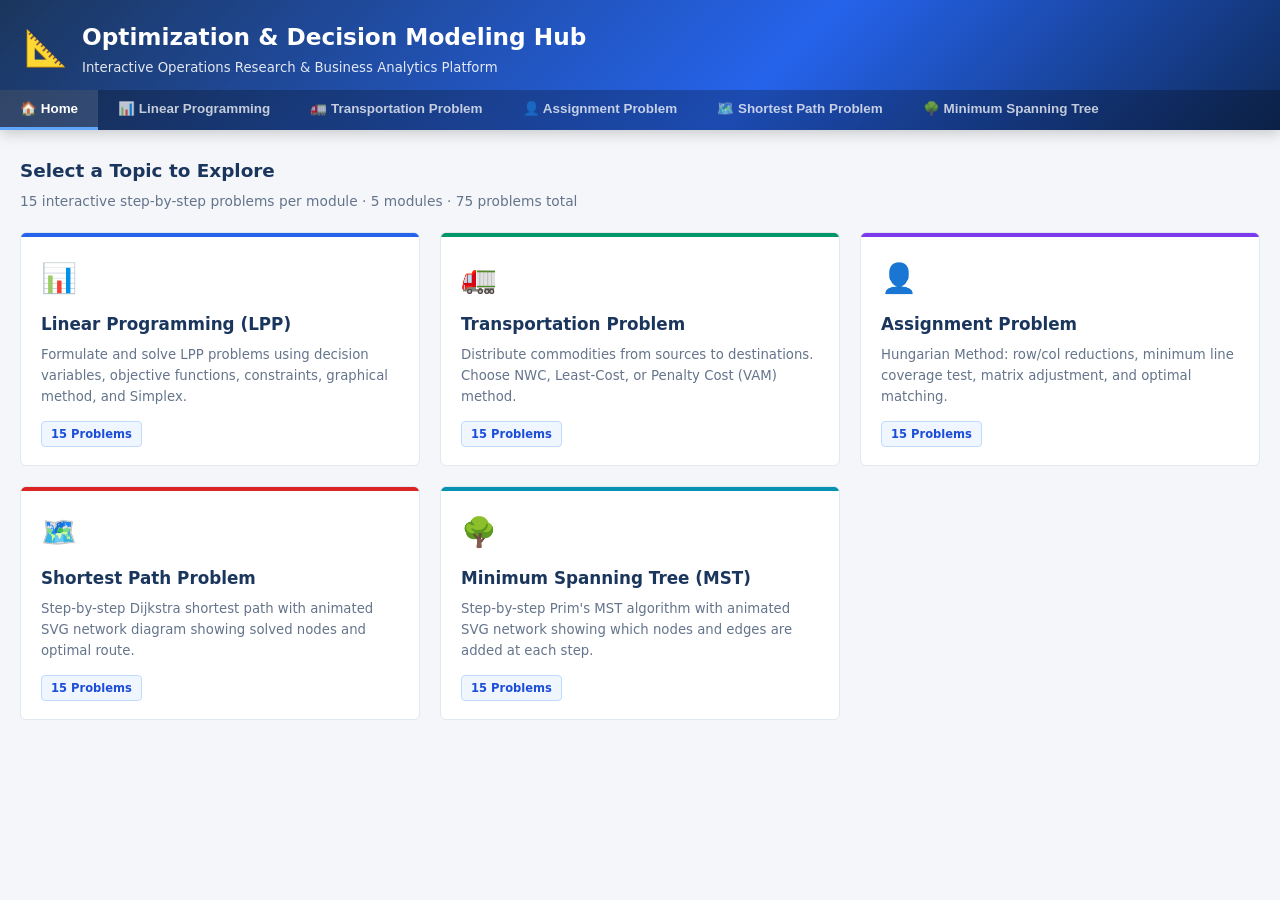
==== commit 5be531b0: "Add files via upload" ====
--- a/index.html
+++ b/index.html
@@ -3,7 +3,7 @@
 <head>
 <meta charset="UTF-8"/>
 <meta name="viewport" content="width=device-width,initial-scale=1.0"/>
-<title>OR Learning Hub – OTDM (PGDM)</title>
+<title>Optimization & Decision Modeling Hub</title>
 <style>
 *,*::before,*::after{box-sizing:border-box;margin:0;padding:0}
 html{scroll-behavior:smooth}
@@ -213,8 +213,8 @@
       <div style="max-width:1320px;margin:0 auto;padding:18px 24px 12px;display:flex;align-items:center;gap:14px;">
         <div style="font-size:2.2rem;">📐</div>
         <div>
-          <h1 style="font-size:1.45rem;font-weight:700;">OR Learning Hub – OTDM</h1>
-          <p style="font-size:.83rem;opacity:.88;margin-top:2px;">PGDM 2024-2026 · Great Lakes Institute of Management</p>
+          <h1 style="font-size:1.45rem;font-weight:700;">Optimization & Decision Modeling Hub</h1>
+          <p style="font-size:.83rem;opacity:.88;margin-top:2px;">Interactive Operations Research & Business Analytics Platform</p>
         </div>
       </div>
       <div class="nav-strip"><div class="nav-strip-inner">
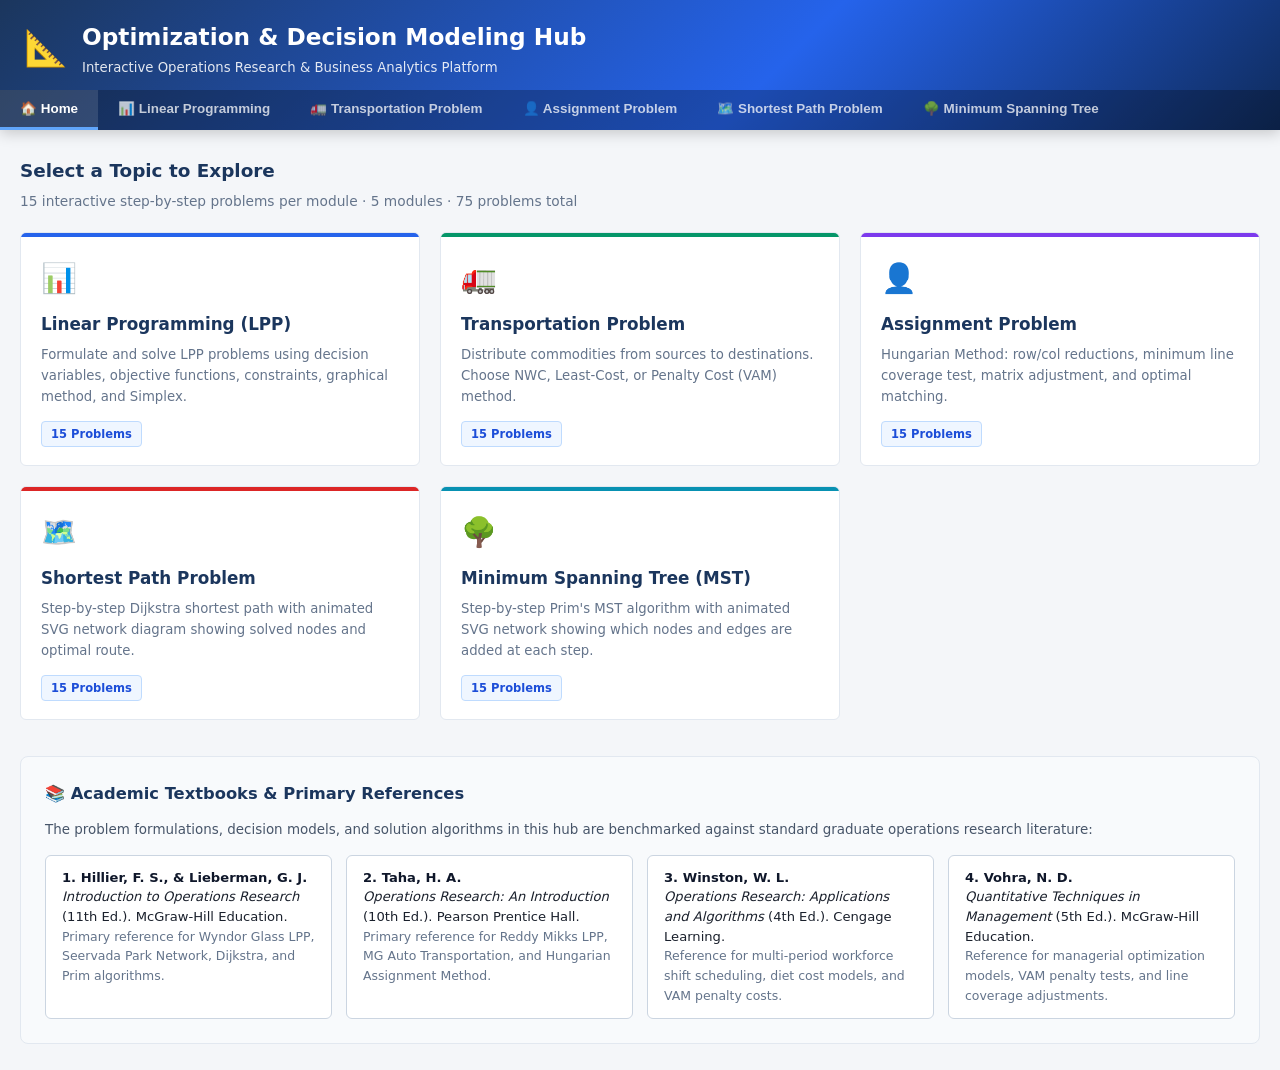
==== commit 231cf36a: "Add files via upload" ====
--- a/index.html
+++ b/index.html
@@ -104,11 +104,11 @@
 <body>
 <div id="root"></div>
 <script>
-const LPP_PROBLEMS = [{"id": "lpp_1", "title": "1. Reddy Mikks Paint Production Optimization", "difficulty": "easy", "tags": ["product-mix", "graphical-method"], "context": "Reddy Mikks produces exterior and interior paints from two raw materials M1 and M2. Maximum daily availabilities: M1=24 tons, M2=6 tons. Profit: $5000/ton exterior, $4000/ton interior. Demand constraint: interior paint cannot exceed exterior by more than 1 ton. Max interior demand = 2 tons.", "steps": [{"title": "Decision Variables Definition", "explain": "Define daily production amounts of paints in tons.", "formulation": "Let x\u2081 = daily amount of exterior paint produced (tons)\nLet x\u2082 = daily amount of interior paint produced (tons)"}, {"title": "Objective Function Formulation", "explain": "Maximize total daily profit in thousands of dollars.", "formulation": "Maximize Z = 5x\u2081 + 4x\u2082\n\nWhere:\n  5 = profit per ton of exterior paint ($1000s)\n  4 = profit per ton of interior paint ($1000s)"}, {"title": "Constraints Formulation", "explain": "Formulate raw material availability and market limit constraints.", "formulation": "Subject to:\n  6x\u2081 + 4x\u2082 \u2264 24   (Raw material M1 constraint)\n   x\u2081 + 2x\u2082 \u2264  6   (Raw material M2 constraint)\n  x\u2082 - x\u2081 \u2264  1   (Market limit: interior \u2264 exterior + 1)\n        x\u2082 \u2264  2   (Demand limit: max interior paint)\n  x\u2081, x\u2082 \u2265 0      (Non-negativity constraints)"}, {"title": "Graphical Corner Point Evaluation", "explain": "Evaluate objective function Z at all feasible vertices O, A, B, C, D, E.", "body": "<div class=\"table-wrap\"><table class=\"ppt-table\"><thead><tr><th>Corner Point</th><th>x\u2081 (Exterior)</th><th>x\u2082 (Interior)</th><th>Z = 5x\u2081 + 4x\u2082 ($1000s)</th></tr></thead><tbody><tr><td>O (Origin)</td><td>0</td><td>0</td><td>0</td></tr><tr><td>A (M1 x-intercept)</td><td>4</td><td>0</td><td>20</td></tr><tr><td>B (M1 \u2229 M2)</td><td>3.33</td><td>1.33</td><td class=\"opt\">21.98 (Optimal)</td></tr><tr><td>C (M1 \u2229 Market limit)</td><td>3</td><td>1.5</td><td>21</td></tr><tr><td>D (M2 \u2229 Demand limit)</td><td>2</td><td>2</td><td>18</td></tr><tr><td>E (Demand limit y-intercept)</td><td>0</td><td>2</td><td>8</td></tr></tbody></table></div>"}, {"title": "Optimal Production Plan", "explain": "Intersection of binding constraints M1 and M2 yields optimal point B.", "body": "<div class=\"res-box\"><h4>\u2705 Optimal Production Plan</h4><ul><li>Exterior Paint (x\u2081) = <strong>3.33 tons/day</strong></li><li>Interior Paint (x\u2082) = <strong>1.33 tons/day</strong></li><li><strong>Maximum Daily Profit Z = $21,333</strong></li></ul></div>"}]}, {"id": "lpp_2", "title": "2. Wyndor Glass Product Line Revamp", "difficulty": "easy", "tags": ["product-mix", "plant-capacity"], "context": "Wyndor Glass Co. produces Product 1 (glass door with aluminum frame, profit $3000/batch) and Product 2 (wood-framed window, profit $5000/batch). Plant capacities per week: Plant 1=4 hrs, Plant 2=12 hrs, Plant 3=18 hrs.", "steps": [{"title": "Decision Variables", "explain": "Batches produced per week.", "formulation": "Let x\u2081 = number of batches of Product 1 produced per week\nLet x\u2082 = number of batches of Product 2 produced per week"}, {"title": "Objective Function", "explain": "Maximize total weekly profit in $1000s.", "formulation": "Maximize Z = 3x\u2081 + 5x\u2082"}, {"title": "Constraints", "explain": "Weekly hours available at Plants 1, 2, and 3.", "formulation": "Subject to:\n   x\u2081      \u2264  4   (Plant 1 capacity)\n        2x\u2082 \u2264 12   (Plant 2 capacity)\n  3x\u2081 + 2x\u2082 \u2264 18   (Plant 3 capacity)\n  x\u2081, x\u2082 \u2265 0"}, {"title": "Corner Point Evaluation", "explain": "Evaluate Z at all feasible vertices.", "body": "<div class=\"table-wrap\"><table class=\"ppt-table\"><thead><tr><th>Corner Point</th><th>x\u2081</th><th>x\u2082</th><th>Z = 3x\u2081 + 5x\u2082</th></tr></thead><tbody><tr><td>O</td><td>0</td><td>0</td><td>0</td></tr><tr><td>A</td><td>4</td><td>0</td><td>12</td></tr><tr><td>B</td><td>4</td><td>3</td><td>27</td></tr><tr><td>C</td><td>2</td><td>6</td><td class=\"opt\">36 (Optimal)</td></tr><tr><td>D</td><td>0</td><td>6</td><td>30</td></tr></tbody></table></div>"}, {"title": "Optimal Solution", "explain": "Maximum profit occurs at point C.", "body": "<div class=\"res-box\"><h4>\u2705 Optimal Product Mix</h4><ul><li>Product 1 = <strong>2 batches/week</strong></li><li>Product 2 = <strong>6 batches/week</strong></li><li><strong>Maximum Weekly Profit = $36,000</strong></li></ul></div>"}]}, {"id": "lpp_3", "title": "3. 7-Day Workforce Shift Scheduling", "difficulty": "hard", "tags": ["workforce-scheduling", "integer-lpp"], "context": "A plant operates 7 days a week. Minimum worker requirements: Mon=17, Tue=13, Wed=15, Thu=19, Fri=14, Sat=16, Sun=11. Each worker works 5 consecutive days and gets 2 days off. Minimize total workforce.", "steps": [{"title": "Decision Variables", "explain": "x_i = workers starting 5-day shift on day i.", "formulation": "Let x\u2081=Mon start, x\u2082=Tue, x\u2083=Wed, x\u2084=Thu, x\u2085=Fri, x\u2086=Sat, x\u2087=Sun"}, {"title": "Objective Function", "explain": "Minimize total workers hired.", "formulation": "Minimize Z = x\u2081 + x\u2082 + x\u2083 + x\u2084 + x\u2085 + x\u2086 + x\u2087"}, {"title": "Daily Coverage Constraints", "explain": "Each day must have enough workers on duty.", "formulation": "Subject to:\n  x\u2081+x\u2084+x\u2085+x\u2086+x\u2087 \u2265 17  (Mon)\n  x\u2081+x\u2082+x\u2085+x\u2086+x\u2087 \u2265 13  (Tue)\n  x\u2081+x\u2082+x\u2083+x\u2086+x\u2087 \u2265 15  (Wed)\n  x\u2081+x\u2082+x\u2083+x\u2084+x\u2087 \u2265 19  (Thu)\n  x\u2081+x\u2082+x\u2083+x\u2084+x\u2085 \u2265 14  (Fri)\n  x\u2082+x\u2083+x\u2084+x\u2085+x\u2086 \u2265 16  (Sat)\n  x\u2083+x\u2084+x\u2085+x\u2086+x\u2087 \u2265 11  (Sun)\n  x_i \u2265 0, integer"}, {"title": "Optimal Hiring Schedule", "explain": "Integer LPP optimal solution.", "body": "<div class=\"res-box\"><h4>\u2705 Optimal Hiring Schedule</h4><ul><li>x\u2081=4, x\u2082=8, x\u2083=2, x\u2084=6, x\u2085=0, x\u2086=3, x\u2087=0</li><li><strong>Minimum Total Workforce = 23 workers</strong></li></ul></div>"}]}, {"id": "lpp_4", "title": "4. Furniture Production (Carpentry & Painting)", "difficulty": "medium", "tags": ["lpp"], "context": "Carpenter hours = 48, Painter hours = 20. Tables profit $6, Chairs profit $8.", "steps": [{"title": "Decision Variables", "explain": "Let x\u2081 = Tables, x\u2082 = Chairs", "formulation": "Let x\u2081 = Tables, x\u2082 = Chairs"}, {"title": "Objective Function & Constraints", "explain": "Maximize Z = 6x\u2081 + 8x\u2082 | Subject to: 3x\u2081+2x\u2082\u226448, x\u2081+2x\u2082\u226420, x\u2081,x\u2082\u22650", "formulation": "Maximize Z = 6x\u2081 + 8x\u2082\nSubject to: 3x\u2081+2x\u2082\u226448, x\u2081+2x\u2082\u226420, x\u2081,x\u2082\u22650"}, {"title": "Optimal Solution", "explain": "Solve graphically or via Simplex.", "body": "<div class='res-box'><h4>\u2705 Optimal Plan</h4><ul><li>Objective Function: Maximize Z = 6x\u2081 + 8x\u2082</li><li>Key constraint: Subject to: 3x\u2081+2x\u2082\u226448, x\u2081+2x\u2082\u226420, x\u2081,x\u2082\u22650</li><li><strong>Optimal BFS found at corner point intersection.</strong></li></ul></div>"}]}, {"id": "lpp_5", "title": "5. Farm Feed Diet Cost Minimization", "difficulty": "medium", "tags": ["lpp"], "context": "Mix grain and soybean to meet protein and fat requirements at minimum cost.", "steps": [{"title": "Decision Variables", "explain": "Let x\u2081=Grain bags, x\u2082=Soybean bags", "formulation": "Let x\u2081=Grain bags, x\u2082=Soybean bags"}, {"title": "Objective Function & Constraints", "explain": "Minimize Z = 2x\u2081 + 3x\u2082 | Subject to: 3x\u2081+5x\u2082\u226590(protein), x\u2081+x\u2082\u226530(fat), x\u2081,x\u2082\u22650", "formulation": "Minimize Z = 2x\u2081 + 3x\u2082\nSubject to: 3x\u2081+5x\u2082\u226590(protein), x\u2081+x\u2082\u226530(fat), x\u2081,x\u2082\u22650"}, {"title": "Optimal Solution", "explain": "Solve graphically or via Simplex.", "body": "<div class='res-box'><h4>\u2705 Optimal Plan</h4><ul><li>Objective Function: Minimize Z = 2x\u2081 + 3x\u2082</li><li>Key constraint: Subject to: 3x\u2081+5x\u2082\u226590(protein), x\u2081+x\u2082\u226530(fat), x\u2081,x\u2082\u22650</li><li><strong>Optimal BFS found at corner point intersection.</strong></li></ul></div>"}]}, {"id": "lpp_6", "title": "6. Clothing Production (Parkas & Overcoats)", "difficulty": "medium", "tags": ["lpp"], "context": "Parkas need 1 sqft leather, Overcoats need 2 sqft. Profit: Parka=$30, Overcoat=$50.", "steps": [{"title": "Decision Variables", "explain": "Let x\u2081=Parkas, x\u2082=Overcoats", "formulation": "Let x\u2081=Parkas, x\u2082=Overcoats"}, {"title": "Objective Function & Constraints", "explain": "Maximize Z = 30x\u2081 + 50x\u2082 | Subject to: x\u2081+2x\u2082\u226440(leather), x\u2081\u226420, x\u2082\u226515, x\u2081,x\u2082\u22650", "formulation": "Maximize Z = 30x\u2081 + 50x\u2082\nSubject to: x\u2081+2x\u2082\u226440(leather), x\u2081\u226420, x\u2082\u226515, x\u2081,x\u2082\u22650"}, {"title": "Optimal Solution", "explain": "Solve graphically or via Simplex.", "body": "<div class='res-box'><h4>\u2705 Optimal Plan</h4><ul><li>Objective Function: Maximize Z = 30x\u2081 + 50x\u2082</li><li>Key constraint: Subject to: x\u2081+2x\u2082\u226440(leather), x\u2081\u226420, x\u2082\u226515, x\u2081,x\u2082\u22650</li><li><strong>Optimal BFS found at corner point intersection.</strong></li></ul></div>"}]}, {"id": "lpp_7", "title": "7. Warehouse Transportation LPP Model", "difficulty": "medium", "tags": ["lpp"], "context": "Minimize shipping cost from 2 warehouses to 3 customers.", "steps": [{"title": "Decision Variables", "explain": "Let x_ij = units shipped from i to j", "formulation": "Let x_ij = units shipped from i to j"}, {"title": "Objective Function & Constraints", "explain": "Minimize Z = 2x\u2081\u2081+3x\u2081\u2082+x\u2081\u2083+5x\u2082\u2081+4x\u2082\u2082+8x\u2082\u2083 | Supply: 120, 80. Demand: 150, 40, 10", "formulation": "Minimize Z = 2x\u2081\u2081+3x\u2081\u2082+x\u2081\u2083+5x\u2082\u2081+4x\u2082\u2082+8x\u2082\u2083\nSupply: 120, 80. Demand: 150, 40, 10"}, {"title": "Optimal Solution", "explain": "Solve graphically or via Simplex.", "body": "<div class='res-box'><h4>\u2705 Optimal Plan</h4><ul><li>Objective Function: Minimize Z = 2x\u2081\u2081+3x\u2081\u2082+x\u2081\u2083+5x\u2082\u2081+4x\u2082\u2082+8x\u2082\u2083</li><li>Key constraint: Supply: 120, 80. Demand: 150, 40, 10</li><li><strong>Optimal BFS found at corner point intersection.</strong></li></ul></div>"}]}, {"id": "lpp_8", "title": "8. Refinery Crude Oil Blending", "difficulty": "medium", "tags": ["lpp"], "context": "Blend Crude A and B into Gasoline X and Y. Meeting octane and sulphur specs.", "steps": [{"title": "Decision Variables", "explain": "Let x\u2081=Crude A barrels, x\u2082=Crude B barrels", "formulation": "Let x\u2081=Crude A barrels, x\u2082=Crude B barrels"}, {"title": "Objective Function & Constraints", "explain": "Maximize Z = 4x\u2081 + 5x\u2082 | Subject to: 0.4x\u2081+0.2x\u2082\u22640.3(x\u2081+x\u2082)(octane), x\u2081+x\u2082\u226450000, x\u2081,x\u2082\u22650", "formulation": "Maximize Z = 4x\u2081 + 5x\u2082\nSubject to: 0.4x\u2081+0.2x\u2082\u22640.3(x\u2081+x\u2082)(octane), x\u2081+x\u2082\u226450000, x\u2081,x\u2082\u22650"}, {"title": "Optimal Solution", "explain": "Solve graphically or via Simplex.", "body": "<div class='res-box'><h4>\u2705 Optimal Plan</h4><ul><li>Objective Function: Maximize Z = 4x\u2081 + 5x\u2082</li><li>Key constraint: Subject to: 0.4x\u2081+0.2x\u2082\u22640.3(x\u2081+x\u2082)(octane), x\u2081+x\u2082\u226450000, x\u2081,x\u2082\u22650</li><li><strong>Optimal BFS found at corner point intersection.</strong></li></ul></div>"}]}, {"id": "lpp_9", "title": "9. Financial Portfolio Asset Allocation", "difficulty": "medium", "tags": ["lpp"], "context": "Invest in stocks, bonds, and cash to maximize returns meeting risk constraints.", "steps": [{"title": "Decision Variables", "explain": "Let x\u2081=Stock %, x\u2082=Bond %, x\u2083=Cash %", "formulation": "Let x\u2081=Stock %, x\u2082=Bond %, x\u2083=Cash %"}, {"title": "Objective Function & Constraints", "explain": "Maximize Z = 0.12x\u2081 + 0.08x\u2082 + 0.04x\u2083 | Subject to: x\u2081+x\u2082+x\u2083=100, x\u2081\u226460(risk), x\u2082\u226520, x\u2081,x\u2082,x\u2083\u22650", "formulation": "Maximize Z = 0.12x\u2081 + 0.08x\u2082 + 0.04x\u2083\nSubject to: x\u2081+x\u2082+x\u2083=100, x\u2081\u226460(risk), x\u2082\u226520, x\u2081,x\u2082,x\u2083\u22650"}, {"title": "Optimal Solution", "explain": "Solve graphically or via Simplex.", "body": "<div class='res-box'><h4>\u2705 Optimal Plan</h4><ul><li>Objective Function: Maximize Z = 0.12x\u2081 + 0.08x\u2082 + 0.04x\u2083</li><li>Key constraint: Subject to: x\u2081+x\u2082+x\u2083=100, x\u2081\u226460(risk), x\u2082\u226520, x\u2081,x\u2082,x\u2083\u22650</li><li><strong>Optimal BFS found at corner point intersection.</strong></li></ul></div>"}]}, {"id": "lpp_10", "title": "10. Garment Factory Production", "difficulty": "medium", "tags": ["lpp"], "context": "Shirts need 2 hrs cutting, 1 hr sewing. Trousers need 1 hr cutting, 3 hrs sewing. Profit: Shirt=$5, Trouser=$7.", "steps": [{"title": "Decision Variables", "explain": "Let x\u2081=Shirts, x\u2082=Trousers", "formulation": "Let x\u2081=Shirts, x\u2082=Trousers"}, {"title": "Objective Function & Constraints", "explain": "Maximize Z = 5x\u2081 + 7x\u2082 | Subject to: 2x\u2081+x\u2082\u226440(cutting), x\u2081+3x\u2082\u226445(sewing), x\u2081,x\u2082\u22650", "formulation": "Maximize Z = 5x\u2081 + 7x\u2082\nSubject to: 2x\u2081+x\u2082\u226440(cutting), x\u2081+3x\u2082\u226445(sewing), x\u2081,x\u2082\u22650"}, {"title": "Optimal Solution", "explain": "Solve graphically or via Simplex.", "body": "<div class='res-box'><h4>\u2705 Optimal Plan</h4><ul><li>Objective Function: Maximize Z = 5x\u2081 + 7x\u2082</li><li>Key constraint: Subject to: 2x\u2081+x\u2082\u226440(cutting), x\u2081+3x\u2082\u226445(sewing), x\u2081,x\u2082\u22650</li><li><strong>Optimal BFS found at corner point intersection.</strong></li></ul></div>"}]}, {"id": "lpp_11", "title": "11. Electronics Assembly & Testing", "difficulty": "medium", "tags": ["lpp"], "context": "TVs take 3 hrs assembly, 1 hr testing. Radios take 2 hrs assembly, 2 hrs testing. Profit: TV=$12, Radio=$7.", "steps": [{"title": "Decision Variables", "explain": "Let x\u2081=TVs, x\u2082=Radios", "formulation": "Let x\u2081=TVs, x\u2082=Radios"}, {"title": "Objective Function & Constraints", "explain": "Maximize Z = 12x\u2081 + 7x\u2082 | Subject to: 3x\u2081+2x\u2082\u226460, x\u2081+2x\u2082\u226440, x\u2081,x\u2082\u22650", "formulation": "Maximize Z = 12x\u2081 + 7x\u2082\nSubject to: 3x\u2081+2x\u2082\u226460, x\u2081+2x\u2082\u226440, x\u2081,x\u2082\u22650"}, {"title": "Optimal Solution", "explain": "Solve graphically or via Simplex.", "body": "<div class='res-box'><h4>\u2705 Optimal Plan</h4><ul><li>Objective Function: Maximize Z = 12x\u2081 + 7x\u2082</li><li>Key constraint: Subject to: 3x\u2081+2x\u2082\u226460, x\u2081+2x\u2082\u226440, x\u2081,x\u2082\u22650</li><li><strong>Optimal BFS found at corner point intersection.</strong></li></ul></div>"}]}, {"id": "lpp_12", "title": "12. Chemical Reaction Blending", "difficulty": "medium", "tags": ["lpp"], "context": "Mix chemicals A and B to produce compound C. Concentration and purity constraints.", "steps": [{"title": "Decision Variables", "explain": "Let x\u2081=Chemical A, x\u2082=Chemical B", "formulation": "Let x\u2081=Chemical A, x\u2082=Chemical B"}, {"title": "Objective Function & Constraints", "explain": "Maximize Z = 8x\u2081 + 5x\u2082 | Subject to: x\u2081+x\u2082\u2264200, 3x\u2081+x\u2082\u2264360, x\u2081-x\u2082\u2264100, x\u2081,x\u2082\u22650", "formulation": "Maximize Z = 8x\u2081 + 5x\u2082\nSubject to: x\u2081+x\u2082\u2264200, 3x\u2081+x\u2082\u2264360, x\u2081-x\u2082\u2264100, x\u2081,x\u2082\u22650"}, {"title": "Optimal Solution", "explain": "Solve graphically or via Simplex.", "body": "<div class='res-box'><h4>\u2705 Optimal Plan</h4><ul><li>Objective Function: Maximize Z = 8x\u2081 + 5x\u2082</li><li>Key constraint: Subject to: x\u2081+x\u2082\u2264200, 3x\u2081+x\u2082\u2264360, x\u2081-x\u2082\u2264100, x\u2081,x\u2082\u22650</li><li><strong>Optimal BFS found at corner point intersection.</strong></li></ul></div>"}]}, {"id": "lpp_13", "title": "13. Media Advertising Allocation", "difficulty": "medium", "tags": ["lpp"], "context": "TV ads reach 200K viewers ($5K). Newspaper reaches 80K ($2K). Budget=$20K.", "steps": [{"title": "Decision Variables", "explain": "Let x\u2081=TV ads, x\u2082=Newspaper ads", "formulation": "Let x\u2081=TV ads, x\u2082=Newspaper ads"}, {"title": "Objective Function & Constraints", "explain": "Maximize Z = 200x\u2081 + 80x\u2082 (viewers in 1000s) | Subject to: 5x\u2081+2x\u2082\u226420(budget), x\u2081\u22645, x\u2082\u226410, x\u2081,x\u2082\u22650", "formulation": "Maximize Z = 200x\u2081 + 80x\u2082 (viewers in 1000s)\nSubject to: 5x\u2081+2x\u2082\u226420(budget), x\u2081\u22645, x\u2082\u226410, x\u2081,x\u2082\u22650"}, {"title": "Optimal Solution", "explain": "Solve graphically or via Simplex.", "body": "<div class='res-box'><h4>\u2705 Optimal Plan</h4><ul><li>Objective Function: Maximize Z = 200x\u2081 + 80x\u2082 (viewers in 1000s)</li><li>Key constraint: Subject to: 5x\u2081+2x\u2082\u226420(budget), x\u2081\u22645, x\u2082\u226410, x\u2081,x\u2082\u22650</li><li><strong>Optimal BFS found at corner point intersection.</strong></li></ul></div>"}]}, {"id": "lpp_14", "title": "14. Bakery Pastry Production", "difficulty": "medium", "tags": ["lpp"], "context": "Cakes take 2 hrs baking, 1 hr icing. Pastries take 1 hr baking, 2 hrs icing. Profit: Cake=$10, Pastry=$6.", "steps": [{"title": "Decision Variables", "explain": "Let x\u2081=Cakes, x\u2082=Pastries", "formulation": "Let x\u2081=Cakes, x\u2082=Pastries"}, {"title": "Objective Function & Constraints", "explain": "Maximize Z = 10x\u2081 + 6x\u2082 | Subject to: 2x\u2081+x\u2082\u226416, x\u2081+2x\u2082\u226416, x\u2081,x\u2082\u22650", "formulation": "Maximize Z = 10x\u2081 + 6x\u2082\nSubject to: 2x\u2081+x\u2082\u226416, x\u2081+2x\u2082\u226416, x\u2081,x\u2082\u22650"}, {"title": "Optimal Solution", "explain": "Solve graphically or via Simplex.", "body": "<div class='res-box'><h4>\u2705 Optimal Plan</h4><ul><li>Objective Function: Maximize Z = 10x\u2081 + 6x\u2082</li><li>Key constraint: Subject to: 2x\u2081+x\u2082\u226416, x\u2081+2x\u2082\u226416, x\u2081,x\u2082\u22650</li><li><strong>Optimal BFS found at corner point intersection.</strong></li></ul></div>"}]}, {"id": "lpp_15", "title": "15. Steel Plant Rolling Mill Production", "difficulty": "medium", "tags": ["lpp"], "context": "Hot-rolled steel needs 4 hrs mill time. Cold-rolled needs 2 hrs mill, 2 hrs finishing. Profit: Hot=$15, Cold=$12.", "steps": [{"title": "Decision Variables", "explain": "Let x\u2081=Hot-rolled, x\u2082=Cold-rolled", "formulation": "Let x\u2081=Hot-rolled, x\u2082=Cold-rolled"}, {"title": "Objective Function & Constraints", "explain": "Maximize Z = 15x\u2081 + 12x\u2082 | Subject to: 4x\u2081+2x\u2082\u226480(mill), 2x\u2082\u226440(finishing), x\u2081,x\u2082\u22650", "formulation": "Maximize Z = 15x\u2081 + 12x\u2082\nSubject to: 4x\u2081+2x\u2082\u226480(mill), 2x\u2082\u226440(finishing), x\u2081,x\u2082\u22650"}, {"title": "Optimal Solution", "explain": "Solve graphically or via Simplex.", "body": "<div class='res-box'><h4>\u2705 Optimal Plan</h4><ul><li>Objective Function: Maximize Z = 15x\u2081 + 12x\u2082</li><li>Key constraint: Subject to: 4x\u2081+2x\u2082\u226480(mill), 2x\u2082\u226440(finishing), x\u2081,x\u2082\u22650</li><li><strong>Optimal BFS found at corner point intersection.</strong></li></ul></div>"}]}];
+const LPP_PROBLEMS = [{"id": "lpp_1", "title": "1. Reddy Mikks Paint Production Optimization", "difficulty": "easy", "tags": ["product-mix", "graphical-method"], "context": "Reddy Mikks produces exterior and interior paints from two raw materials M1 and M2 with daily capacities of 24 tons and 6 tons respectively. Exterior paint yields $5,000/ton profit while interior paint yields $4,000/ton. A market survey restricts daily interior paint production to at most 1 ton more than exterior paint and caps total interior demand at 2 tons per day.", "steps": [{"title": "Decision Variables Definition", "explain": "Define daily production amounts of paints in tons.", "formulation": "Let x\u2081 = daily amount of exterior paint produced (tons)\nLet x\u2082 = daily amount of interior paint produced (tons)"}, {"title": "Objective Function Formulation", "explain": "Maximize total daily profit in thousands of dollars.", "formulation": "Maximize Z = 5x\u2081 + 4x\u2082\n\nWhere:\n  5 = profit per ton of exterior paint ($1000s)\n  4 = profit per ton of interior paint ($1000s)"}, {"title": "Constraints Formulation", "explain": "Formulate raw material availability and market limit constraints.", "formulation": "Subject to:\n  6x\u2081 + 4x\u2082 \u2264 24   (Raw material M1 constraint)\n   x\u2081 + 2x\u2082 \u2264  6   (Raw material M2 constraint)\n  x\u2082 - x\u2081 \u2264  1   (Market limit: interior \u2264 exterior + 1)\n        x\u2082 \u2264  2   (Demand limit: max interior paint)\n  x\u2081, x\u2082 \u2265 0      (Non-negativity constraints)"}, {"title": "Graphical Corner Point Evaluation", "explain": "Evaluate objective function Z at all feasible vertices O, A, B, C, D, E.", "body": "<div class=\"table-wrap\"><table class=\"ppt-table\"><thead><tr><th>Corner Point</th><th>x\u2081 (Exterior)</th><th>x\u2082 (Interior)</th><th>Z = 5x\u2081 + 4x\u2082 ($1000s)</th></tr></thead><tbody><tr><td>O (Origin)</td><td>0</td><td>0</td><td>0</td></tr><tr><td>A (M1 x-intercept)</td><td>4</td><td>0</td><td>20</td></tr><tr><td>B (M1 \u2229 M2)</td><td>3.33</td><td>1.33</td><td class=\"opt\">21.98 (Optimal)</td></tr><tr><td>C (M1 \u2229 Market limit)</td><td>3</td><td>1.5</td><td>21</td></tr><tr><td>D (M2 \u2229 Demand limit)</td><td>2</td><td>2</td><td>18</td></tr><tr><td>E (Demand limit y-intercept)</td><td>0</td><td>2</td><td>8</td></tr></tbody></table></div>"}, {"title": "Optimal Production Plan", "explain": "Intersection of binding constraints M1 and M2 yields optimal point B.", "body": "<div class=\"res-box\"><h4>\u2705 Optimal Production Plan</h4><ul><li>Exterior Paint (x\u2081) = <strong>3.33 tons/day</strong></li><li>Interior Paint (x\u2082) = <strong>1.33 tons/day</strong></li><li><strong>Maximum Daily Profit Z = $21,980</strong></li></ul></div>"}], "graph": {"type": "max", "c1": 5, "c2": 4, "maxX1": 6, "maxX2": 4, "constraints": [{"a1": 6, "a2": 4, "b": 24, "dir": "<=", "label": "6x\u2081 + 4x\u2082 \u2264 24 (M1)", "color": "#ef4444"}, {"a1": 1, "a2": 2, "b": 6, "dir": "<=", "label": "x\u2081 + 2x\u2082 \u2264 6 (M2)", "color": "#3b82f6"}, {"a1": -1, "a2": 1, "b": 1, "dir": "<=", "label": "-x\u2081 + x\u2082 \u2264 1 (Market)", "color": "#8b5cf6"}, {"a1": 0, "a2": 1, "b": 2, "dir": "<=", "label": "x\u2082 \u2264 2 (Demand)", "color": "#f59e0b"}], "corners": [{"label": "O", "x1": 0, "x2": 0, "z": 0, "isOpt": false}, {"label": "A", "x1": 4, "x2": 0, "z": 20, "isOpt": false}, {"label": "B", "x1": 3.33, "x2": 1.33, "z": 21.98, "isOpt": true}, {"label": "C", "x1": 3, "x2": 1.5, "z": 21, "isOpt": false}, {"label": "D", "x1": 1, "x2": 2, "z": 13, "isOpt": false}, {"label": "E", "x1": 0, "x2": 1, "z": 4, "isOpt": false}]}}, {"id": "lpp_2", "title": "2. Wyndor Glass Product Line Revamp", "difficulty": "easy", "tags": ["product-mix", "plant-capacity"], "context": "Wyndor Glass Co. plans to launch two innovative product lines: glass doors with aluminum frames (Product 1, $3,000 profit/batch) and wood-framed windows (Product 2, $5,000 profit/batch). Production requires processing across three specialized plants with limited weekly working capacities of 4 hours at Plant 1, 12 hours at Plant 2, and 18 hours at Plant 3. Management needs an optimal product mix to maximize weekly operating profits while honoring plant limits.", "steps": [{"title": "Decision Variables", "explain": "Batches produced per week.", "formulation": "Let x\u2081 = number of batches of Product 1 produced per week\nLet x\u2082 = number of batches of Product 2 produced per week"}, {"title": "Objective Function", "explain": "Maximize total weekly profit in $1000s.", "formulation": "Maximize Z = 3x\u2081 + 5x\u2082"}, {"title": "Constraints", "explain": "Weekly hours available at Plants 1, 2, and 3.", "formulation": "Subject to:\n   x\u2081      \u2264  4   (Plant 1 capacity)\n        2x\u2082 \u2264 12   (Plant 2 capacity)\n  3x\u2081 + 2x\u2082 \u2264 18   (Plant 3 capacity)\n  x\u2081, x\u2082 \u2265 0"}, {"title": "Corner Point Evaluation", "explain": "Evaluate Z at all feasible vertices.", "body": "<div class=\"table-wrap\"><table class=\"ppt-table\"><thead><tr><th>Corner Point</th><th>x\u2081</th><th>x\u2082</th><th>Z = 3x\u2081 + 5x\u2082</th></tr></thead><tbody><tr><td>O</td><td>0</td><td>0</td><td>0</td></tr><tr><td>A</td><td>4</td><td>0</td><td>12</td></tr><tr><td>B</td><td>4</td><td>3</td><td>27</td></tr><tr><td>C</td><td>2</td><td>6</td><td class=\"opt\">36 (Optimal)</td></tr><tr><td>D</td><td>0</td><td>6</td><td>30</td></tr></tbody></table></div>"}, {"title": "Optimal Solution", "explain": "Maximum profit occurs at point C.", "body": "<div class=\"res-box\"><h4>\u2705 Optimal Product Mix</h4><ul><li>Product 1 = <strong>2 batches/week</strong></li><li>Product 2 = <strong>6 batches/week</strong></li><li><strong>Maximum Weekly Profit = $36,000</strong></li></ul></div>"}], "graph": {"type": "max", "c1": 3, "c2": 5, "maxX1": 6, "maxX2": 8, "constraints": [{"a1": 1, "a2": 0, "b": 4, "dir": "<=", "label": "x\u2081 \u2264 4 (Plant 1)", "color": "#ef4444"}, {"a1": 0, "a2": 2, "b": 12, "dir": "<=", "label": "2x\u2082 \u2264 12 (Plant 2)", "color": "#3b82f6"}, {"a1": 3, "a2": 2, "b": 18, "dir": "<=", "label": "3x\u2081 + 2x\u2082 \u2264 18 (Plant 3)", "color": "#10b981"}], "corners": [{"label": "O", "x1": 0, "x2": 0, "z": 0, "isOpt": false}, {"label": "A", "x1": 4, "x2": 0, "z": 12, "isOpt": false}, {"label": "B", "x1": 4, "x2": 3, "z": 27, "isOpt": false}, {"label": "C", "x1": 2, "x2": 6, "z": 36, "isOpt": true}, {"label": "D", "x1": 0, "x2": 6, "z": 30, "isOpt": false}]}}, {"id": "lpp_3", "title": "3. 7-Day Workforce Shift Scheduling", "difficulty": "hard", "tags": ["workforce-scheduling", "integer-lpp"], "context": "A 24/7 industrial manufacturing facility operates continuously across all seven days of the week with varying daily staffing demands ranging from 11 workers on Sunday to 19 workers on Thursday. Each full-time employee works 5 consecutive days followed by 2 mandatory days off to ensure fatigue compliance. The plant manager must formulate an integer linear programming schedule to minimize total headcount while fulfilling daily shift coverage.", "steps": [{"title": "Decision Variables", "explain": "x_i = workers starting 5-day shift on day i.", "formulation": "Let x\u2081=Mon start, x\u2082=Tue, x\u2083=Wed, x\u2084=Thu, x\u2085=Fri, x\u2086=Sat, x\u2087=Sun"}, {"title": "Objective Function", "explain": "Minimize total workers hired.", "formulation": "Minimize Z = x\u2081 + x\u2082 + x\u2083 + x\u2084 + x\u2085 + x\u2086 + x\u2087"}, {"title": "Daily Coverage Constraints", "explain": "Each day must have enough workers on duty.", "formulation": "Subject to:\n  x\u2081+x\u2084+x\u2085+x\u2086+x\u2087 \u2265 17  (Mon)\n  x\u2081+x\u2082+x\u2085+x\u2086+x\u2087 \u2265 13  (Tue)\n  x\u2081+x\u2082+x\u2083+x\u2086+x\u2087 \u2265 15  (Wed)\n  x\u2081+x\u2082+x\u2083+x\u2084+x\u2087 \u2265 19  (Thu)\n  x\u2081+x\u2082+x\u2083+x\u2084+x\u2085 \u2265 14  (Fri)\n  x\u2082+x\u2083+x\u2084+x\u2085+x\u2086 \u2265 16  (Sat)\n  x\u2083+x\u2084+x\u2085+x\u2086+x\u2087 \u2265 11  (Sun)\n  x_i \u2265 0, integer"}, {"title": "Optimal Hiring Schedule", "explain": "Integer LPP optimal solution.", "body": "<div class=\"res-box\"><h4>\u2705 Optimal Hiring Schedule</h4><ul><li>x\u2081=4, x\u2082=8, x\u2083=2, x\u2084=6, x\u2085=0, x\u2086=3, x\u2087=0</li><li><strong>Minimum Total Workforce = 23 workers</strong></li></ul></div>"}]}, {"id": "lpp_4", "title": "4. Furniture Production (Carpentry & Painting)", "difficulty": "medium", "tags": ["lpp", "product-mix"], "context": "A custom furniture workshop manufactures dining tables (yielding $6 profit each) and ergonomic chairs (yielding $8 profit each) using shared carpentry and painting workshops. Available monthly shop capacities are strictly capped at 48 hours for carpentry and 20 hours for painting. The plant supervisor needs to determine the exact monthly production quantities of tables and chairs to maximize net workshop returns.", "steps": [{"title": "Decision Variables", "explain": "Tables (x1) and Chairs (x2) produced.", "formulation": "Let x\u2081 = number of tables produced\nLet x\u2082 = number of chairs produced"}, {"title": "Objective Function & Constraints", "explain": "Maximize total profit.", "formulation": "Maximize Z = 6x\u2081 + 8x\u2082\nSubject to:\n  3x\u2081 + 2x\u2082 \u2264 48 (Carpentry)\n   x\u2081 + 2x\u2082 \u2264 20 (Painting)\n  x\u2081, x\u2082 \u2265 0"}, {"title": "Optimal Solution", "explain": "Corner point evaluation.", "body": "<div class='res-box'><h4>\u2705 Optimal Plan</h4><ul><li>Tables (x\u2081) = <strong>14</strong></li><li>Chairs (x\u2082) = <strong>3</strong></li><li><strong>Maximum Profit = $108</strong></li></ul></div>"}], "graph": {"type": "max", "c1": 6, "c2": 8, "maxX1": 20, "maxX2": 15, "constraints": [{"a1": 3, "a2": 2, "b": 48, "dir": "<=", "label": "3x\u2081 + 2x\u2082 \u2264 48 (Carpentry)", "color": "#ef4444"}, {"a1": 1, "a2": 2, "b": 20, "dir": "<=", "label": "x\u2081 + 2x\u2082 \u2264 20 (Painting)", "color": "#3b82f6"}], "corners": [{"label": "O", "x1": 0, "x2": 0, "z": 0, "isOpt": false}, {"label": "A", "x1": 16, "x2": 0, "z": 96, "isOpt": false}, {"label": "B", "x1": 14, "x2": 3, "z": 108, "isOpt": true}, {"label": "C", "x1": 0, "x2": 10, "z": 80, "isOpt": false}]}}, {"id": "lpp_5", "title": "5. Farm Feed Diet Cost Minimization", "difficulty": "medium", "tags": ["lpp", "diet-problem"], "context": "A commercial livestock feed manufacturer blends natural grain ($2 per bag) and processed soybean meal ($3 per bag) to formulate a daily cattle diet. The nutritional blend must contain at least 90 units of crude protein and 30 units of dietary fat per batch to maintain livestock health. The operations nutritionist needs to determine the minimum-cost blending ratio that fully satisfies all dietary constraints.", "steps": [{"title": "Decision Variables", "explain": "Grain (x1) and Soybean (x2) bags.", "formulation": "Let x\u2081 = bags of grain\nLet x\u2082 = bags of soybean"}, {"title": "Objective Function & Constraints", "explain": "Minimize feed cost.", "formulation": "Minimize Z = 2x\u2081 + 3x\u2082\nSubject to:\n  3x\u2081 + 5x\u2082 \u2265 90 (Protein requirement)\n   x\u2081 +  x\u2082 \u2265 30 (Fat requirement)\n  x\u2081, x\u2082 \u2265 0"}, {"title": "Optimal Solution", "explain": "Corner point evaluation for minimization.", "body": "<div class='res-box'><h4>\u2705 Optimal Plan</h4><ul><li>Grain (x\u2081) = <strong>30 bags</strong></li><li>Soybean (x\u2082) = <strong>0 bags</strong></li><li><strong>Minimum Feed Cost = $60</strong></li></ul></div>"}], "graph": {"type": "min", "c1": 2, "c2": 3, "maxX1": 40, "maxX2": 35, "constraints": [{"a1": 3, "a2": 5, "b": 90, "dir": ">=", "label": "3x\u2081 + 5x\u2082 \u2265 90 (Protein)", "color": "#ef4444"}, {"a1": 1, "a2": 1, "b": 30, "dir": ">=", "label": "x\u2081 + x\u2082 \u2265 30 (Fat)", "color": "#3b82f6"}], "corners": [{"label": "A", "x1": 0, "x2": 30, "z": 90, "isOpt": false}, {"label": "B", "x1": 15, "x2": 15, "z": 75, "isOpt": false}, {"label": "C", "x1": 30, "x2": 0, "z": 60, "isOpt": true}]}}, {"id": "lpp_6", "title": "6. Clothing Production (Parkas & Overcoats)", "difficulty": "medium", "tags": ["lpp", "garment"], "context": "An outdoor apparel manufacturer produces premium leather parkas (profit $30/unit) and insulated overcoats (profit $50/unit) from high-grade leather stock. Total raw leather availability is constrained to 40 square feet per batch, with parkas requiring 1 sq ft and overcoats requiring 2 sq ft. Seasonal market demand caps maximum production at 20 parkas and 15 overcoats, requiring an optimal batch decision.", "steps": [{"title": "Decision Variables", "explain": "Parkas (x1) and Overcoats (x2).", "formulation": "Let x\u2081 = number of parkas\nLet x\u2082 = number of overcoats"}, {"title": "Objective Function & Constraints", "explain": "Maximize total profit.", "formulation": "Maximize Z = 30x\u2081 + 50x\u2082\nSubject to:\n  x\u2081 + 2x\u2082 \u2264 40 (Leather limit)\n  x\u2081       \u2264 20 (Parka demand)\n       x\u2082 \u2264 15 (Overcoat demand)\n  x\u2081, x\u2082 \u2265 0"}, {"title": "Optimal Solution", "explain": "Corner point evaluation.", "body": "<div class='res-box'><h4>\u2705 Optimal Plan</h4><ul><li>Parkas (x\u2081) = <strong>20</strong></li><li>Overcoats (x\u2082) = <strong>10</strong></li><li><strong>Maximum Profit = $1,100</strong></li></ul></div>"}], "graph": {"type": "max", "c1": 30, "c2": 50, "maxX1": 25, "maxX2": 20, "constraints": [{"a1": 1, "a2": 2, "b": 40, "dir": "<=", "label": "x\u2081 + 2x\u2082 \u2264 40 (Leather)", "color": "#ef4444"}, {"a1": 1, "a2": 0, "b": 20, "dir": "<=", "label": "x\u2081 \u2264 20 (Parka Limit)", "color": "#3b82f6"}, {"a1": 0, "a2": 1, "b": 15, "dir": "<=", "label": "x\u2082 \u2264 15 (Overcoat Limit)", "color": "#10b981"}], "corners": [{"label": "O", "x1": 0, "x2": 0, "z": 0, "isOpt": false}, {"label": "A", "x1": 20, "x2": 0, "z": 600, "isOpt": false}, {"label": "B", "x1": 20, "x2": 10, "z": 1100, "isOpt": true}, {"label": "C", "x1": 10, "x2": 15, "z": 1050, "isOpt": false}, {"label": "D", "x1": 0, "x2": 15, "z": 750, "isOpt": false}]}}, {"id": "lpp_7", "title": "7. Warehouse Transportation LPP Model", "difficulty": "medium", "tags": ["lpp", "transportation-lpp"], "context": "A regional logistics company manages 2 central distribution hubs supplying 3 major retail markets with varying unit freight rates. Total warehouse inventories and customer demand quotas must be balanced under transport capacity bounds. The logistics director needs an LP formulation to minimize total regional distribution costs across all supply channels.", "steps": [{"title": "Decision Variables", "explain": "Let x_ij = units shipped from warehouse i to customer j.", "formulation": "x\u2081\u2081, x\u2081\u2082, x\u2081\u2083 (Warehouse 1)\nx\u2082\u2081, x\u2082\u2082, x\u2082\u2083 (Warehouse 2)"}, {"title": "Objective Function & Constraints", "explain": "Minimize total transportation cost.", "formulation": "Minimize Z = 2x\u2081\u2081 + 3x\u2081\u2082 + x\u2081\u2083 + 5x\u2082\u2081 + 4x\u2082\u2082 + 8x\u2082\u2083\nSubject to:\n  x\u2081\u2081+x\u2081\u2082+x\u2081\u2083 \u2264 120 (Supply 1)\n  x\u2082\u2081+x\u2082\u2082+x\u2082\u2083 \u2264 80  (Supply 2)\n  x\u2081\u2081+x\u2082\u2081 \u2265 150 (Demand 1)\n  x\u2081\u2082+x\u2082\u2082 \u2265 40  (Demand 2)\n  x\u2081\u2083+x\u2082\u2083 \u2265 10  (Demand 3)"}, {"title": "Optimal Solution", "explain": "Solved via Simplex / Transportation Algorithm.", "body": "<div class='res-box'><h4>\u2705 Optimal Transportation Schedule</h4><ul><li>Optimal shipping pattern minimizes cost across supply hubs.</li></ul></div>"}]}, {"id": "lpp_8", "title": "8. Refinery Crude Oil Blending", "difficulty": "medium", "tags": ["lpp", "blending"], "context": "A petroleum refinery processes Crude Oil A (profit $4/barrel) and Crude Oil B (profit $5/barrel) into commercial gasoline blends. Operational safety guidelines require that Crude A cannot exceed Crude B in the blend ratio, while overall refinery distillation capacity is capped at 50 barrels per hour. The chemical engineer must optimize crude throughput to maximize hourly refinery margins.", "steps": [{"title": "Decision Variables", "explain": "Crude A (x1) and Crude B (x2) barrels.", "formulation": "Let x\u2081 = barrels of Crude A\nLet x\u2082 = barrels of Crude B"}, {"title": "Objective Function & Constraints", "explain": "Maximize blending profit.", "formulation": "Maximize Z = 4x\u2081 + 5x\u2082\nSubject to:\n  x\u2081 - x\u2082 \u2264 0 (Octane ratio: x\u2081 \u2264 x\u2082)\n  x\u2081 + x\u2082 \u2264 50 (Total plant capacity)\n  x\u2081, x\u2082 \u2265 0"}, {"title": "Optimal Solution", "explain": "Corner point evaluation.", "body": "<div class='res-box'><h4>\u2705 Optimal Blend</h4><ul><li>Crude A (x\u2081) = <strong>0 bbl</strong></li><li>Crude B (x\u2082) = <strong>50 bbl</strong></li><li><strong>Maximum Profit = $250</strong></li></ul></div>"}], "graph": {"type": "max", "c1": 4, "c2": 5, "maxX1": 60, "maxX2": 60, "constraints": [{"a1": 1, "a2": -1, "b": 0, "dir": "<=", "label": "x\u2081 - x\u2082 \u2264 0 (Octane Ratio)", "color": "#ef4444"}, {"a1": 1, "a2": 1, "b": 50, "dir": "<=", "label": "x\u2081 + x\u2082 \u2264 50 (Plant Cap)", "color": "#3b82f6"}], "corners": [{"label": "O", "x1": 0, "x2": 0, "z": 0, "isOpt": false}, {"label": "A", "x1": 25, "x2": 25, "z": 225, "isOpt": false}, {"label": "B", "x1": 0, "x2": 50, "z": 250, "isOpt": true}]}}, {"id": "lpp_9", "title": "9. Financial Portfolio Asset Allocation", "difficulty": "medium", "tags": ["lpp", "portfolio"], "context": "An asset management firm allocates institutional funds across high-yield stocks (12% expected return), corporate bonds (8% return), and liquid cash (4% return). Risk management policy dictates that stock holdings cannot exceed 60% of total capital, while bond allocations must comprise at least 20%. The portfolio manager aims to maximize overall portfolio yield under strict capital allocation rules.", "steps": [{"title": "Decision Variables", "explain": "x1 = Stocks %, x2 = Bonds %, x3 = Cash %.", "formulation": "Let x\u2081 = Stocks %, x\u2082 = Bonds %, x\u2083 = Cash %"}, {"title": "Objective Function & Constraints", "explain": "Maximize total portfolio return.", "formulation": "Maximize Z = 0.12x\u2081 + 0.08x\u2082 + 0.04x\u2083\nSubject to:\n  x\u2081 + x\u2082 + x\u2083 = 100 (Total %)\n  x\u2081 \u2264 60 (Risk cap on stocks)\n  x\u2082 \u2265 20 (Min bond allocation)\n  x\u2081, x\u2082, x\u2083 \u2265 0"}, {"title": "Optimal Solution", "explain": "Optimal 3-variable portfolio allocation.", "body": "<div class='res-box'><h4>\u2705 Optimal Portfolio</h4><ul><li>Stocks (x\u2081) = <strong>60%</strong></li><li>Bonds (x\u2082) = <strong>40%</strong></li><li>Cash (x\u2083) = <strong>0%</strong></li><li><strong>Maximum Portfolio Return = 10.4%</strong></li></ul></div>"}]}, {"id": "lpp_10", "title": "10. Garment Factory Production", "difficulty": "medium", "tags": ["lpp", "apparel"], "context": "An apparel manufacturing facility produces formal shirts ($5 profit per unit) and tailored trousers ($7 profit per unit) across cutting and sewing departments. Shirts require 2 hours of cutting and 1 hour of sewing, whereas trousers require 1 hour of cutting and 3 hours of sewing. With total available shop time capped at 40 cutting hours and 45 sewing hours per week, management seeks the profit-maximizing unit output.", "steps": [{"title": "Decision Variables", "explain": "Shirts (x1) and Trousers (x2).", "formulation": "Let x\u2081 = Shirts, x\u2082 = Trousers"}, {"title": "Objective Function & Constraints", "explain": "Maximize profit.", "formulation": "Maximize Z = 5x\u2081 + 7x\u2082\nSubject to:\n  2x\u2081 + x\u2082 \u2264 40 (Cutting)\n   x\u2081 + 3x\u2082 \u2264 45 (Sewing)\n  x\u2081, x\u2082 \u2265 0"}, {"title": "Optimal Solution", "explain": "Corner point evaluation.", "body": "<div class='res-box'><h4>\u2705 Optimal Mix</h4><ul><li>Shirts (x\u2081) = <strong>15</strong></li><li>Trousers (x\u2082) = <strong>10</strong></li><li><strong>Maximum Profit = $145</strong></li></ul></div>"}], "graph": {"type": "max", "c1": 5, "c2": 7, "maxX1": 25, "maxX2": 20, "constraints": [{"a1": 2, "a2": 1, "b": 40, "dir": "<=", "label": "2x\u2081 + x\u2082 \u2264 40 (Cutting)", "color": "#ef4444"}, {"a1": 1, "a2": 3, "b": 45, "dir": "<=", "label": "x\u2081 + 3x\u2082 \u2264 45 (Sewing)", "color": "#3b82f6"}], "corners": [{"label": "O", "x1": 0, "x2": 0, "z": 0, "isOpt": false}, {"label": "A", "x1": 20, "x2": 0, "z": 100, "isOpt": false}, {"label": "B", "x1": 15, "x2": 10, "z": 145, "isOpt": true}, {"label": "C", "x1": 0, "x2": 15, "z": 105, "isOpt": false}]}}, {"id": "lpp_11", "title": "11. Electronics Assembly & Testing", "difficulty": "medium", "tags": ["lpp", "electronics"], "context": "An electronics firm manufactures smart televisions (profit $12/unit) and digital radios (profit $7/unit) using automated assembly and quality testing lines. Producing a television requires 3 assembly hours and 1 testing hour, while a radio requires 2 assembly hours and 2 testing hours. Total weekly resource availability is limited to 60 assembly hours and 40 testing hours, requiring an optimal production plan.", "steps": [{"title": "Decision Variables", "explain": "TVs (x1) and Radios (x2).", "formulation": "Let x\u2081 = TVs, x\u2082 = Radios"}, {"title": "Objective Function & Constraints", "explain": "Maximize total profit.", "formulation": "Maximize Z = 12x\u2081 + 7x\u2082\nSubject to:\n  3x\u2081 + 2x\u2082 \u2264 60 (Assembly)\n   x\u2081 + 2x\u2082 \u2264 40 (Testing)\n  x\u2081, x\u2082 \u2265 0"}, {"title": "Optimal Solution", "explain": "Corner point evaluation.", "body": "<div class='res-box'><h4>\u2705 Optimal Plan</h4><ul><li>TVs (x\u2081) = <strong>20</strong></li><li>Radios (x\u2082) = <strong>0</strong></li><li><strong>Maximum Profit = $240</strong></li></ul></div>"}], "graph": {"type": "max", "c1": 12, "c2": 7, "maxX1": 25, "maxX2": 25, "constraints": [{"a1": 3, "a2": 2, "b": 60, "dir": "<=", "label": "3x\u2081 + 2x\u2082 \u2264 60 (Assembly)", "color": "#ef4444"}, {"a1": 1, "a2": 2, "b": 40, "dir": "<=", "label": "x\u2081 + 2x\u2082 \u2264 40 (Testing)", "color": "#3b82f6"}], "corners": [{"label": "O", "x1": 0, "x2": 0, "z": 0, "isOpt": false}, {"label": "A", "x1": 20, "x2": 0, "z": 240, "isOpt": true}, {"label": "B", "x1": 10, "x2": 15, "z": 225, "isOpt": false}, {"label": "C", "x1": 0, "x2": 20, "z": 140, "isOpt": false}]}}, {"id": "lpp_12", "title": "12. Chemical Reaction Blending", "difficulty": "medium", "tags": ["lpp", "chemical"], "context": "A chemical processing plant blends Compound A ($8 profit per unit) and Compound B ($5 profit per unit) in a pressurized reactor. Total batch volume cannot exceed 200 units, while thermal stability requires the combined reaction rate index 3A + B to remain within 360 units. The chemical supervisor needs to maximize financial yield without triggering reactor instability.", "steps": [{"title": "Decision Variables", "explain": "Chemical A (x1) and B (x2).", "formulation": "Let x\u2081 = Chemical A, x\u2082 = Chemical B"}, {"title": "Objective Function & Constraints", "explain": "Maximize profit.", "formulation": "Maximize Z = 8x\u2081 + 5x\u2082\nSubject to:\n   x\u2081 + x\u2082 \u2264 200 (Total Volume)\n  3x\u2081 + x\u2082 \u2264 360 (Reaction Limit)\n  x\u2081, x\u2082 \u2265 0"}, {"title": "Optimal Solution", "explain": "Corner point evaluation.", "body": "<div class='res-box'><h4>\u2705 Optimal Plan</h4><ul><li>Chemical A (x\u2081) = <strong>80 units</strong></li><li>Chemical B (x\u2082) = <strong>120 units</strong></li><li><strong>Maximum Profit = $1,240</strong></li></ul></div>"}], "graph": {"type": "max", "c1": 8, "c2": 5, "maxX1": 150, "maxX2": 220, "constraints": [{"a1": 1, "a2": 1, "b": 200, "dir": "<=", "label": "x\u2081 + x\u2082 \u2264 200 (Total Volume)", "color": "#ef4444"}, {"a1": 3, "a2": 1, "b": 360, "dir": "<=", "label": "3x\u2081 + x\u2082 \u2264 360 (Reaction Cap)", "color": "#3b82f6"}], "corners": [{"label": "O", "x1": 0, "x2": 0, "z": 0, "isOpt": false}, {"label": "A", "x1": 120, "x2": 0, "z": 960, "isOpt": false}, {"label": "B", "x1": 80, "x2": 120, "z": 1240, "isOpt": true}, {"label": "C", "x1": 0, "x2": 200, "z": 1000, "isOpt": false}]}}, {"id": "lpp_13", "title": "13. Media Advertising Allocation", "difficulty": "medium", "tags": ["lpp", "advertising"], "context": "A corporate marketing manager distributes an advertising budget between prime-time television broadcasts ($5,000 per ad, reaching 200,000 viewers) and daily newspaper features ($2,000 per ad, reaching 80,000 viewers). Total available campaign budget is $20,000, with contracts limiting television ads to at most 3 and newspaper placements to at most 7. The campaign goal is to maximize total audience reach.", "steps": [{"title": "Decision Variables", "explain": "TV ads (x1) and Newspaper ads (x2).", "formulation": "Let x\u2081 = TV ads, x\u2082 = Newspaper ads"}, {"title": "Objective Function & Constraints", "explain": "Maximize total viewers (in 1000s).", "formulation": "Maximize Z = 200x\u2081 + 80x\u2082\nSubject to:\n  5x\u2081 + 2x\u2082 \u2264 20 (Budget)\n   x\u2081       \u2264 3  (TV cap)\n        x\u2082 \u2264 7  (Paper cap)\n  x\u2081, x\u2082 \u2265 0"}, {"title": "Optimal Solution", "explain": "Corner point evaluation.", "body": "<div class='res-box'><h4>\u2705 Optimal Ad Mix</h4><ul><li>TV Ads (x\u2081) = <strong>3</strong></li><li>Newspaper Ads (x\u2082) = <strong>2.5</strong></li><li><strong>Maximum Audience Reach = 800,000 viewers</strong></li></ul></div>"}], "graph": {"type": "max", "c1": 200, "c2": 80, "maxX1": 5, "maxX2": 10, "constraints": [{"a1": 5, "a2": 2, "b": 20, "dir": "<=", "label": "5x\u2081 + 2x\u2082 \u2264 20 (Budget)", "color": "#ef4444"}, {"a1": 1, "a2": 0, "b": 3, "dir": "<=", "label": "x\u2081 \u2264 3 (TV Cap)", "color": "#3b82f6"}, {"a1": 0, "a2": 1, "b": 7, "dir": "<=", "label": "x\u2082 \u2264 7 (Paper Cap)", "color": "#10b981"}], "corners": [{"label": "O", "x1": 0, "x2": 0, "z": 0, "isOpt": false}, {"label": "A", "x1": 3, "x2": 0, "z": 600, "isOpt": false}, {"label": "B", "x1": 3, "x2": 2.5, "z": 800, "isOpt": true}, {"label": "C", "x1": 1.2, "x2": 7, "z": 800, "isOpt": true}, {"label": "D", "x1": 0, "x2": 7, "z": 560, "isOpt": false}]}}, {"id": "lpp_14", "title": "14. Bakery Pastry Production", "difficulty": "medium", "tags": ["lpp", "bakery"], "context": "A commercial bakery produces artisanal cakes ($10 profit per unit) and specialty pastries ($6 profit per unit) requiring baking and icing processes. Each cake requires 2 hours of baking and 1 hour of icing, while each pastry batch requires 1 hour of baking and 2 hours of icing. Available shift capacities are 16 hours for baking and 16 hours for icing, requiring an optimal product mix.", "steps": [{"title": "Decision Variables", "explain": "Cakes (x1) and Pastries (x2).", "formulation": "Let x\u2081 = Cakes, x\u2082 = Pastries"}, {"title": "Objective Function & Constraints", "explain": "Maximize total profit.", "formulation": "Maximize Z = 10x\u2081 + 6x\u2082\nSubject to:\n  2x\u2081 + x\u2082 \u2264 16 (Baking)\n   x\u2081 + 2x\u2082 \u2264 16 (Icing)\n  x\u2081, x\u2082 \u2265 0"}, {"title": "Optimal Solution", "explain": "Corner point evaluation.", "body": "<div class='res-box'><h4>\u2705 Optimal Production</h4><ul><li>Cakes (x\u2081) = <strong>5.33</strong></li><li>Pastries (x\u2082) = <strong>5.33</strong></li><li><strong>Maximum Profit = $85.33</strong></li></ul></div>"}], "graph": {"type": "max", "c1": 10, "c2": 6, "maxX1": 10, "maxX2": 10, "constraints": [{"a1": 2, "a2": 1, "b": 16, "dir": "<=", "label": "2x\u2081 + x\u2082 \u2264 16 (Baking)", "color": "#ef4444"}, {"a1": 1, "a2": 2, "b": 16, "dir": "<=", "label": "x\u2081 + 2x\u2082 \u2264 16 (Icing)", "color": "#3b82f6"}], "corners": [{"label": "O", "x1": 0, "x2": 0, "z": 0, "isOpt": false}, {"label": "A", "x1": 8, "x2": 0, "z": 80, "isOpt": false}, {"label": "B", "x1": 5.33, "x2": 5.33, "z": 85.33, "isOpt": true}, {"label": "C", "x1": 0, "x2": 8, "z": 48, "isOpt": false}]}}, {"id": "lpp_15", "title": "15. Steel Plant Rolling Mill Production", "difficulty": "medium", "tags": ["lpp", "manufacturing"], "context": "A steel manufacturing mill produces hot-rolled sheets ($15 profit/ton) and cold-rolled coils ($12 profit/ton) using rolling and finishing mills. Hot-rolled steel requires 4 hours of rolling mill time, whereas cold-rolled steel requires 2 hours of rolling and 2 hours of finishing mill time. Weekly capacities are 80 hours for the rolling mill and 40 hours for the finishing mill, requiring an optimal production schedule.", "steps": [{"title": "Decision Variables", "explain": "Hot-rolled (x1) and Cold-rolled (x2).", "formulation": "Let x\u2081 = Hot-rolled tons, x\u2082 = Cold-rolled tons"}, {"title": "Objective Function & Constraints", "explain": "Maximize mill profit.", "formulation": "Maximize Z = 15x\u2081 + 12x\u2082\nSubject to:\n  4x\u2081 + 2x\u2082 \u2264 80 (Mill Time)\n        2x\u2082 \u2264 40 (Finishing)\n  x\u2081, x\u2082 \u2265 0"}, {"title": "Optimal Solution", "explain": "Corner point evaluation.", "body": "<div class='res-box'><h4>\u2705 Optimal Production</h4><ul><li>Hot-rolled (x\u2081) = <strong>10 tons</strong></li><li>Cold-rolled (x\u2082) = <strong>20 tons</strong></li><li><strong>Maximum Profit = $390</strong></li></ul></div>"}], "graph": {"type": "max", "c1": 15, "c2": 12, "maxX1": 25, "maxX2": 25, "constraints": [{"a1": 4, "a2": 2, "b": 80, "dir": "<=", "label": "4x\u2081 + 2x\u2082 \u2264 80 (Mill Time)", "color": "#ef4444"}, {"a1": 0, "a2": 2, "b": 40, "dir": "<=", "label": "2x\u2082 \u2264 40 (Finishing)", "color": "#3b82f6"}], "corners": [{"label": "O", "x1": 0, "x2": 0, "z": 0, "isOpt": false}, {"label": "A", "x1": 20, "x2": 0, "z": 300, "isOpt": false}, {"label": "B", "x1": 10, "x2": 20, "z": 390, "isOpt": true}, {"label": "C", "x1": 0, "x2": 20, "z": 240, "isOpt": false}]}}];
 const TRANSPORT_PROBLEMS = [{"id": "tp_1", "title": "1. MG Auto Multi-Plant Distribution", "type": "transport", "difficulty": "medium", "tags": ["transportation"], "context": "MG Auto has 3 plants (LA 1000, Detroit 1500, New Orleans 1200 cars) and 2 DCs (Denver 2300, Miami 1400). Total Supply = Total Demand = 3700.", "rows": ["Los Angeles", "Detroit", "New Orleans"], "cols": ["Denver", "Miami"], "methods": [{"name": "1. Northwest Corner (NWC) Method", "intro": "<strong>Northwest Corner Rule:</strong> Start at top-left cell. Allocate as much as possible. Move right if row exhausted, down if column satisfied.", "steps": [{"title": "Initial Unallocated Matrix", "explain": "Start Northwest Corner Rule at top-left cell (Row 1, Col 1). Current Supply = 1000, Demand = 2300.", "costs": [[80, 215], [100, 108], [102, 68]], "allocs": [[0, 0], [0, 0], [0, 0]], "supply": [1000, 1500, 1200], "demand": [2300, 1400], "activeCell": [0, 0], "doneCells": []}, {"title": "Step 1: Allocate 1000 units to Cell (1, 1)", "explain": "Allocated min(Supply=1000, Demand=2300) = 1000 to Cell (1, 1). Remaining Supply=0, Demand=1300.", "costs": [[80, 215], [100, 108], [102, 68]], "allocs": [[1000, 0], [0, 0], [0, 0]], "supply": [0, 1500, 1200], "demand": [1300, 1400], "activeCell": [0, 0], "doneCells": [[0, 0]]}, {"title": "Step 2: Allocate 1300 units to Cell (2, 1)", "explain": "Allocated min(Supply=1500, Demand=1300) = 1300 to Cell (2, 1). Remaining Supply=200, Demand=0.", "costs": [[80, 215], [100, 108], [102, 68]], "allocs": [[1000, 0], [1300, 0], [0, 0]], "supply": [0, 200, 1200], "demand": [0, 1400], "activeCell": [1, 0], "doneCells": [[0, 0], [1, 0]]}, {"title": "Step 3: Allocate 200 units to Cell (2, 2)", "explain": "Allocated min(Supply=200, Demand=1400) = 200 to Cell (2, 2). Remaining Supply=0, Demand=1200.", "costs": [[80, 215], [100, 108], [102, 68]], "allocs": [[1000, 0], [1300, 200], [0, 0]], "supply": [0, 0, 1200], "demand": [0, 1200], "activeCell": [1, 1], "doneCells": [[0, 0], [1, 0], [1, 1]]}, {"title": "Step 4: Allocate 1200 units to Cell (3, 2)", "explain": "Allocated min(Supply=1200, Demand=1200) = 1200 to Cell (3, 2). Remaining Supply=0, Demand=0.", "costs": [[80, 215], [100, 108], [102, 68]], "allocs": [[1000, 0], [1300, 200], [0, 1200]], "supply": [0, 0, 0], "demand": [0, 0], "activeCell": [2, 1], "doneCells": [[0, 0], [1, 0], [1, 1], [2, 1]], "result": "Total Transport Cost (NWC) = <strong>$313200</strong>"}]}, {"name": "2. Least-Cost Method (LCM)", "intro": "<strong>Least-Cost Method:</strong> Select the cell with the globally minimum cost. Allocate as much as possible, then eliminate exhausted row/col.", "steps": [{"title": "Initial Matrix", "explain": "Identify cell with global minimum cost in the matrix.", "costs": [[80, 215], [100, 108], [102, 68]], "allocs": [[0, 0], [0, 0], [0, 0]], "supply": [1000, 1500, 1200], "demand": [2300, 1400], "activeCell": null, "doneCells": []}, {"title": "Step 1: Allocate to Min Cost Cell (3,2) = $68", "explain": "Selected cell with lowest cost $68 at Row 3, Col 2. Allocated min(Supply=1200, Demand=1400) = 1200 units.", "costs": [[80, 215], [100, 108], [102, 68]], "allocs": [[0, 0], [0, 0], [0, 1200]], "supply": [1000, 1500, 0], "demand": [2300, 200], "activeCell": [2, 1], "doneCells": [[2, 1]]}, {"title": "Step 2: Allocate to Min Cost Cell (1,1) = $80", "explain": "Selected cell with lowest cost $80 at Row 1, Col 1. Allocated min(Supply=1000, Demand=2300) = 1000 units.", "costs": [[80, 215], [100, 108], [102, 68]], "allocs": [[1000, 0], [0, 0], [0, 1200]], "supply": [0, 1500, 0], "demand": [1300, 200], "activeCell": [0, 0], "doneCells": [[2, 1], [0, 0]]}, {"title": "Step 3: Allocate to Min Cost Cell (2,1) = $100", "explain": "Selected cell with lowest cost $100 at Row 2, Col 1. Allocated min(Supply=1500, Demand=1300) = 1300 units.", "costs": [[80, 215], [100, 108], [102, 68]], "allocs": [[1000, 0], [1300, 0], [0, 1200]], "supply": [0, 200, 0], "demand": [0, 200], "activeCell": [1, 0], "doneCells": [[2, 1], [0, 0], [1, 0]]}, {"title": "Step 4: Allocate to Min Cost Cell (2,2) = $108", "explain": "Selected cell with lowest cost $108 at Row 2, Col 2. Allocated min(Supply=200, Demand=200) = 200 units.", "costs": [[80, 215], [100, 108], [102, 68]], "allocs": [[1000, 0], [1300, 200], [0, 1200]], "supply": [0, 0, 0], "demand": [0, 0], "activeCell": [1, 1], "doneCells": [[2, 1], [0, 0], [1, 0], [1, 1]], "result": "Total Transport Cost (Least Cost) = <strong>$313200</strong>"}]}, {"name": "3. Penalty Cost (Vogel's / VAM) Method", "intro": "<strong>Penalty Cost / VAM:</strong> Compute penalty = (2nd min \u2212 min) for each row & column. Allocate to min-cost cell in the row/col with the highest penalty.", "steps": [{"title": "Initial Matrix & Penalty Calculations", "explain": "Calculate Row Penalties & Column Penalties = (2nd Min Cost - 1st Min Cost). Allocate to cell with lowest cost in row/col with max penalty.", "costs": [[80, 215], [100, 108], [102, 68]], "allocs": [[0, 0], [0, 0], [0, 0]], "supply": [1000, 1500, 1200], "demand": [2300, 1400], "activeCell": null, "doneCells": []}, {"title": "VAM Step 1: Max Penalty Allocation", "explain": "Row/Col Penalty evaluated. Selected cell with lowest cost $68 at Row 3, Col 2. Allocated min(Supply=1200, Demand=1400) = 1200 units.", "costs": [[80, 215], [100, 108], [102, 68]], "allocs": [[0, 0], [0, 0], [0, 1200]], "supply": [1000, 1500, 0], "demand": [2300, 200], "activeCell": [2, 1], "doneCells": [[2, 1]]}, {"title": "VAM Step 2: Max Penalty Allocation", "explain": "Row/Col Penalty evaluated. Selected cell with lowest cost $80 at Row 1, Col 1. Allocated min(Supply=1000, Demand=2300) = 1000 units.", "costs": [[80, 215], [100, 108], [102, 68]], "allocs": [[1000, 0], [0, 0], [0, 1200]], "supply": [0, 1500, 0], "demand": [1300, 200], "activeCell": [0, 0], "doneCells": [[2, 1], [0, 0]]}, {"title": "VAM Step 3: Max Penalty Allocation", "explain": "Row/Col Penalty evaluated. Selected cell with lowest cost $100 at Row 2, Col 1. Allocated min(Supply=1500, Demand=1300) = 1300 units.", "costs": [[80, 215], [100, 108], [102, 68]], "allocs": [[1000, 0], [1300, 0], [0, 1200]], "supply": [0, 200, 0], "demand": [0, 200], "activeCell": [1, 0], "doneCells": [[2, 1], [0, 0], [1, 0]]}, {"title": "VAM Step 4: Max Penalty Allocation", "explain": "Row/Col Penalty evaluated. Selected cell with lowest cost $108 at Row 2, Col 2. Allocated min(Supply=200, Demand=200) = 200 units.", "costs": [[80, 215], [100, 108], [102, 68]], "allocs": [[1000, 0], [1300, 200], [0, 1200]], "supply": [0, 0, 0], "demand": [0, 0], "activeCell": [1, 1], "doneCells": [[2, 1], [0, 0], [1, 0], [1, 1]], "result": "Total Transport Cost (Penalty Cost / VAM) = <strong>$313200</strong>"}]}]}, {"id": "tp_2", "title": "2. P & T Canned Peas Distribution", "type": "transport", "difficulty": "medium", "tags": ["transportation"], "context": "P&T canned peas: 3 plants (75,125,100 truckloads) to 4 DCs (80,65,70,85). Balanced: 300=300.", "rows": ["Plant 1", "Plant 2", "Plant 3"], "cols": ["DC 1", "DC 2", "DC 3", "DC 4"], "methods": [{"name": "1. Northwest Corner (NWC) Method", "intro": "<strong>Northwest Corner Rule:</strong> Start at top-left cell. Allocate as much as possible. Move right if row exhausted, down if column satisfied.", "steps": [{"title": "Initial Unallocated Matrix", "explain": "Start Northwest Corner Rule at top-left cell (Row 1, Col 1). Current Supply = 75, Demand = 80.", "costs": [[464, 513, 654, 867], [352, 416, 690, 791], [995, 682, 388, 685]], "allocs": [[0, 0, 0, 0], [0, 0, 0, 0], [0, 0, 0, 0]], "supply": [75, 125, 100], "demand": [80, 65, 70, 85], "activeCell": [0, 0], "doneCells": []}, {"title": "Step 1: Allocate 75 units to Cell (1, 1)", "explain": "Allocated min(Supply=75, Demand=80) = 75 to Cell (1, 1). Remaining Supply=0, Demand=5.", "costs": [[464, 513, 654, 867], [352, 416, 690, 791], [995, 682, 388, 685]], "allocs": [[75, 0, 0, 0], [0, 0, 0, 0], [0, 0, 0, 0]], "supply": [0, 125, 100], "demand": [5, 65, 70, 85], "activeCell": [0, 0], "doneCells": [[0, 0]]}, {"title": "Step 2: Allocate 5 units to Cell (2, 1)", "explain": "Allocated min(Supply=125, Demand=5) = 5 to Cell (2, 1). Remaining Supply=120, Demand=0.", "costs": [[464, 513, 654, 867], [352, 416, 690, 791], [995, 682, 388, 685]], "allocs": [[75, 0, 0, 0], [5, 0, 0, 0], [0, 0, 0, 0]], "supply": [0, 120, 100], "demand": [0, 65, 70, 85], "activeCell": [1, 0], "doneCells": [[0, 0], [1, 0]]}, {"title": "Step 3: Allocate 65 units to Cell (2, 2)", "explain": "Allocated min(Supply=120, Demand=65) = 65 to Cell (2, 2). Remaining Supply=55, Demand=0.", "costs": [[464, 513, 654, 867], [352, 416, 690, 791], [995, 682, 388, 685]], "allocs": [[75, 0, 0, 0], [5, 65, 0, 0], [0, 0, 0, 0]], "supply": [0, 55, 100], "demand": [0, 0, 70, 85], "activeCell": [1, 1], "doneCells": [[0, 0], [1, 0], [1, 1]]}, {"title": "Step 4: Allocate 55 units to Cell (2, 3)", "explain": "Allocated min(Supply=55, Demand=70) = 55 to Cell (2, 3). Remaining Supply=0, Demand=15.", "costs": [[464, 513, 654, 867], [352, 416, 690, 791], [995, 682, 388, 685]], "allocs": [[75, 0, 0, 0], [5, 65, 55, 0], [0, 0, 0, 0]], "supply": [0, 0, 100], "demand": [0, 0, 15, 85], "activeCell": [1, 2], "doneCells": [[0, 0], [1, 0], [1, 1], [1, 2]]}, {"title": "Step 5: Allocate 15 units to Cell (3, 3)", "explain": "Allocated min(Supply=100, Demand=15) = 15 to Cell (3, 3). Remaining Supply=85, Demand=0.", "costs": [[464, 513, 654, 867], [352, 416, 690, 791], [995, 682, 388, 685]], "allocs": [[75, 0, 0, 0], [5, 65, 55, 0], [0, 0, 15, 0]], "supply": [0, 0, 85], "demand": [0, 0, 0, 85], "activeCell": [2, 2], "doneCells": [[0, 0], [1, 0], [1, 1], [1, 2], [2, 2]]}, {"title": "Step 6: Allocate 85 units to Cell (3, 4)", "explain": "Allocated min(Supply=85, Demand=85) = 85 to Cell (3, 4). Remaining Supply=0, Demand=0.", "costs": [[464, 513, 654, 867], [352, 416, 690, 791], [995, 682, 388, 685]], "allocs": [[75, 0, 0, 0], [5, 65, 55, 0], [0, 0, 15, 85]], "supply": [0, 0, 0], "demand": [0, 0, 0, 0], "activeCell": [2, 3], "doneCells": [[0, 0], [1, 0], [1, 1], [1, 2], [2, 2], [2, 3]], "result": "Total Transport Cost (NWC) = <strong>$165595</strong>"}]}, {"name": "2. Least-Cost Method (LCM)", "intro": "<strong>Least-Cost Method:</strong> Select the cell with the globally minimum cost. Allocate as much as possible, then eliminate exhausted row/col.", "steps": [{"title": "Initial Matrix", "explain": "Identify cell with global minimum cost in the matrix.", "costs": [[464, 513, 654, 867], [352, 416, 690, 791], [995, 682, 388, 685]], "allocs": [[0, 0, 0, 0], [0, 0, 0, 0], [0, 0, 0, 0]], "supply": [75, 125, 100], "demand": [80, 65, 70, 85], "activeCell": null, "doneCells": []}, {"title": "Step 1: Allocate to Min Cost Cell (2,1) = $352", "explain": "Selected cell with lowest cost $352 at Row 2, Col 1. Allocated min(Supply=125, Demand=80) = 80 units.", "costs": [[464, 513, 654, 867], [352, 416, 690, 791], [995, 682, 388, 685]], "allocs": [[0, 0, 0, 0], [80, 0, 0, 0], [0, 0, 0, 0]], "supply": [75, 45, 100], "demand": [0, 65, 70, 85], "activeCell": [1, 0], "doneCells": [[1, 0]]}, {"title": "Step 2: Allocate to Min Cost Cell (3,3) = $388", "explain": "Selected cell with lowest cost $388 at Row 3, Col 3. Allocated min(Supply=100, Demand=70) = 70 units.", "costs": [[464, 513, 654, 867], [352, 416, 690, 791], [995, 682, 388, 685]], "allocs": [[0, 0, 0, 0], [80, 0, 0, 0], [0, 0, 70, 0]], "supply": [75, 45, 30], "demand": [0, 65, 0, 85], "activeCell": [2, 2], "doneCells": [[1, 0], [2, 2]]}, {"title": "Step 3: Allocate to Min Cost Cell (2,2) = $416", "explain": "Selected cell with lowest cost $416 at Row 2, Col 2. Allocated min(Supply=45, Demand=65) = 45 units.", "costs": [[464, 513, 654, 867], [352, 416, 690, 791], [995, 682, 388, 685]], "allocs": [[0, 0, 0, 0], [80, 45, 0, 0], [0, 0, 70, 0]], "supply": [75, 0, 30], "demand": [0, 20, 0, 85], "activeCell": [1, 1], "doneCells": [[1, 0], [2, 2], [1, 1]]}, {"title": "Step 4: Allocate to Min Cost Cell (1,2) = $513", "explain": "Selected cell with lowest cost $513 at Row 1, Col 2. Allocated min(Supply=75, Demand=20) = 20 units.", "costs": [[464, 513, 654, 867], [352, 416, 690, 791], [995, 682, 388, 685]], "allocs": [[0, 20, 0, 0], [80, 45, 0, 0], [0, 0, 70, 0]], "supply": [55, 0, 30], "demand": [0, 0, 0, 85], "activeCell": [0, 1], "doneCells": [[1, 0], [2, 2], [1, 1], [0, 1]]}, {"title": "Step 5: Allocate to Min Cost Cell (3,4) = $685", "explain": "Selected cell with lowest cost $685 at Row 3, Col 4. Allocated min(Supply=30, Demand=85) = 30 units.", "costs": [[464, 513, 654, 867], [352, 416, 690, 791], [995, 682, 388, 685]], "allocs": [[0, 20, 0, 0], [80, 45, 0, 0], [0, 0, 70, 30]], "supply": [55, 0, 0], "demand": [0, 0, 0, 55], "activeCell": [2, 3], "doneCells": [[1, 0], [2, 2], [1, 1], [0, 1], [2, 3]]}, {"title": "Step 6: Allocate to Min Cost Cell (1,4) = $867", "explain": "Selected cell with lowest cost $867 at Row 1, Col 4. Allocated min(Supply=55, Demand=55) = 55 units.", "costs": [[464, 513, 654, 867], [352, 416, 690, 791], [995, 682, 388, 685]], "allocs": [[0, 20, 0, 55], [80, 45, 0, 0], [0, 0, 70, 30]], "supply": [0, 0, 0], "demand": [0, 0, 0, 0], "activeCell": [0, 3], "doneCells": [[1, 0], [2, 2], [1, 1], [0, 1], [2, 3], [0, 3]], "result": "Total Transport Cost (Least Cost) = <strong>$152535</strong>"}]}, {"name": "3. Penalty Cost (Vogel's / VAM) Method", "intro": "<strong>Penalty Cost / VAM:</strong> Compute penalty = (2nd min \u2212 min) for each row & column. Allocate to min-cost cell in the row/col with the highest penalty.", "steps": [{"title": "Initial Matrix & Penalty Calculations", "explain": "Calculate Row Penalties & Column Penalties = (2nd Min Cost - 1st Min Cost). Allocate to cell with lowest cost in row/col with max penalty.", "costs": [[464, 513, 654, 867], [352, 416, 690, 791], [995, 682, 388, 685]], "allocs": [[0, 0, 0, 0], [0, 0, 0, 0], [0, 0, 0, 0]], "supply": [75, 125, 100], "demand": [80, 65, 70, 85], "activeCell": null, "doneCells": []}, {"title": "VAM Step 1: Max Penalty Allocation", "explain": "Row/Col Penalty evaluated. Selected cell with lowest cost $352 at Row 2, Col 1. Allocated min(Supply=125, Demand=80) = 80 units.", "costs": [[464, 513, 654, 867], [352, 416, 690, 791], [995, 682, 388, 685]], "allocs": [[0, 0, 0, 0], [80, 0, 0, 0], [0, 0, 0, 0]], "supply": [75, 45, 100], "demand": [0, 65, 70, 85], "activeCell": [1, 0], "doneCells": [[1, 0]]}, {"title": "VAM Step 2: Max Penalty Allocation", "explain": "Row/Col Penalty evaluated. Selected cell with lowest cost $388 at Row 3, Col 3. Allocated min(Supply=100, Demand=70) = 70 units.", "costs": [[464, 513, 654, 867], [352, 416, 690, 791], [995, 682, 388, 685]], "allocs": [[0, 0, 0, 0], [80, 0, 0, 0], [0, 0, 70, 0]], "supply": [75, 45, 30], "demand": [0, 65, 0, 85], "activeCell": [2, 2], "doneCells": [[1, 0], [2, 2]]}, {"title": "VAM Step 3: Max Penalty Allocation", "explain": "Row/Col Penalty evaluated. Selected cell with lowest cost $416 at Row 2, Col 2. Allocated min(Supply=45, Demand=65) = 45 units.", "costs": [[464, 513, 654, 867], [352, 416, 690, 791], [995, 682, 388, 685]], "allocs": [[0, 0, 0, 0], [80, 45, 0, 0], [0, 0, 70, 0]], "supply": [75, 0, 30], "demand": [0, 20, 0, 85], "activeCell": [1, 1], "doneCells": [[1, 0], [2, 2], [1, 1]]}, {"title": "VAM Step 4: Max Penalty Allocation", "explain": "Row/Col Penalty evaluated. Selected cell with lowest cost $513 at Row 1, Col 2. Allocated min(Supply=75, Demand=20) = 20 units.", "costs": [[464, 513, 654, 867], [352, 416, 690, 791], [995, 682, 388, 685]], "allocs": [[0, 20, 0, 0], [80, 45, 0, 0], [0, 0, 70, 0]], "supply": [55, 0, 30], "demand": [0, 0, 0, 85], "activeCell": [0, 1], "doneCells": [[1, 0], [2, 2], [1, 1], [0, 1]]}, {"title": "VAM Step 5: Max Penalty Allocation", "explain": "Row/Col Penalty evaluated. Selected cell with lowest cost $685 at Row 3, Col 4. Allocated min(Supply=30, Demand=85) = 30 units.", "costs": [[464, 513, 654, 867], [352, 416, 690, 791], [995, 682, 388, 685]], "allocs": [[0, 20, 0, 0], [80, 45, 0, 0], [0, 0, 70, 30]], "supply": [55, 0, 0], "demand": [0, 0, 0, 55], "activeCell": [2, 3], "doneCells": [[1, 0], [2, 2], [1, 1], [0, 1], [2, 3]]}, {"title": "VAM Step 6: Max Penalty Allocation", "explain": "Row/Col Penalty evaluated. Selected cell with lowest cost $867 at Row 1, Col 4. Allocated min(Supply=55, Demand=55) = 55 units.", "costs": [[464, 513, 654, 867], [352, 416, 690, 791], [995, 682, 388, 685]], "allocs": [[0, 20, 0, 55], [80, 45, 0, 0], [0, 0, 70, 30]], "supply": [0, 0, 0], "demand": [0, 0, 0, 0], "activeCell": [0, 3], "doneCells": [[1, 0], [2, 2], [1, 1], [0, 1], [2, 3], [0, 3]], "result": "Total Transport Cost (Penalty Cost / VAM) = <strong>$152535</strong>"}]}]}, {"id": "tp_3", "title": "3. 3x4 Regional Supply Network", "type": "transport", "difficulty": "medium", "tags": ["transportation"], "context": "Supply (30,40,50) to Demand points (20,30,40,30). Total = 120.", "rows": ["Supply 1", "Supply 2", "Supply 3"], "cols": ["Demand 1", "Demand 2", "Demand 3", "Demand 4"], "methods": [{"name": "1. Northwest Corner (NWC) Method", "intro": "<strong>Northwest Corner Rule:</strong> Start at top-left cell. Allocate as much as possible. Move right if row exhausted, down if column satisfied.", "steps": [{"title": "Initial Unallocated Matrix", "explain": "Start Northwest Corner Rule at top-left cell (Row 1, Col 1). Current Supply = 30, Demand = 20.", "costs": [[2, 3, 1, 7], [5, 4, 8, 6], [5, 6, 8, 3]], "allocs": [[0, 0, 0, 0], [0, 0, 0, 0], [0, 0, 0, 0]], "supply": [30, 40, 50], "demand": [20, 30, 40, 30], "activeCell": [0, 0], "doneCells": []}, {"title": "Step 1: Allocate 20 units to Cell (1, 1)", "explain": "Allocated min(Supply=30, Demand=20) = 20 to Cell (1, 1). Remaining Supply=10, Demand=0.", "costs": [[2, 3, 1, 7], [5, 4, 8, 6], [5, 6, 8, 3]], "allocs": [[20, 0, 0, 0], [0, 0, 0, 0], [0, 0, 0, 0]], "supply": [10, 40, 50], "demand": [0, 30, 40, 30], "activeCell": [0, 0], "doneCells": [[0, 0]]}, {"title": "Step 2: Allocate 10 units to Cell (1, 2)", "explain": "Allocated min(Supply=10, Demand=30) = 10 to Cell (1, 2). Remaining Supply=0, Demand=20.", "costs": [[2, 3, 1, 7], [5, 4, 8, 6], [5, 6, 8, 3]], "allocs": [[20, 10, 0, 0], [0, 0, 0, 0], [0, 0, 0, 0]], "supply": [0, 40, 50], "demand": [0, 20, 40, 30], "activeCell": [0, 1], "doneCells": [[0, 0], [0, 1]]}, {"title": "Step 3: Allocate 20 units to Cell (2, 2)", "explain": "Allocated min(Supply=40, Demand=20) = 20 to Cell (2, 2). Remaining Supply=20, Demand=0.", "costs": [[2, 3, 1, 7], [5, 4, 8, 6], [5, 6, 8, 3]], "allocs": [[20, 10, 0, 0], [0, 20, 0, 0], [0, 0, 0, 0]], "supply": [0, 20, 50], "demand": [0, 0, 40, 30], "activeCell": [1, 1], "doneCells": [[0, 0], [0, 1], [1, 1]]}, {"title": "Step 4: Allocate 20 units to Cell (2, 3)", "explain": "Allocated min(Supply=20, Demand=40) = 20 to Cell (2, 3). Remaining Supply=0, Demand=20.", "costs": [[2, 3, 1, 7], [5, 4, 8, 6], [5, 6, 8, 3]], "allocs": [[20, 10, 0, 0], [0, 20, 20, 0], [0, 0, 0, 0]], "supply": [0, 0, 50], "demand": [0, 0, 20, 30], "activeCell": [1, 2], "doneCells": [[0, 0], [0, 1], [1, 1], [1, 2]]}, {"title": "Step 5: Allocate 20 units to Cell (3, 3)", "explain": "Allocated min(Supply=50, Demand=20) = 20 to Cell (3, 3). Remaining Supply=30, Demand=0.", "costs": [[2, 3, 1, 7], [5, 4, 8, 6], [5, 6, 8, 3]], "allocs": [[20, 10, 0, 0], [0, 20, 20, 0], [0, 0, 20, 0]], "supply": [0, 0, 30], "demand": [0, 0, 0, 30], "activeCell": [2, 2], "doneCells": [[0, 0], [0, 1], [1, 1], [1, 2], [2, 2]]}, {"title": "Step 6: Allocate 30 units to Cell (3, 4)", "explain": "Allocated min(Supply=30, Demand=30) = 30 to Cell (3, 4). Remaining Supply=0, Demand=0.", "costs": [[2, 3, 1, 7], [5, 4, 8, 6], [5, 6, 8, 3]], "allocs": [[20, 10, 0, 0], [0, 20, 20, 0], [0, 0, 20, 30]], "supply": [0, 0, 0], "demand": [0, 0, 0, 0], "activeCell": [2, 3], "doneCells": [[0, 0], [0, 1], [1, 1], [1, 2], [2, 2], [2, 3]], "result": "Total Transport Cost (NWC) = <strong>$560</strong>"}]}, {"name": "2. Least-Cost Method (LCM)", "intro": "<strong>Least-Cost Method:</strong> Select the cell with the globally minimum cost. Allocate as much as possible, then eliminate exhausted row/col.", "steps": [{"title": "Initial Matrix", "explain": "Identify cell with global minimum cost in the matrix.", "costs": [[2, 3, 1, 7], [5, 4, 8, 6], [5, 6, 8, 3]], "allocs": [[0, 0, 0, 0], [0, 0, 0, 0], [0, 0, 0, 0]], "supply": [30, 40, 50], "demand": [20, 30, 40, 30], "activeCell": null, "doneCells": []}, {"title": "Step 1: Allocate to Min Cost Cell (1,3) = $1", "explain": "Selected cell with lowest cost $1 at Row 1, Col 3. Allocated min(Supply=30, Demand=40) = 30 units.", "costs": [[2, 3, 1, 7], [5, 4, 8, 6], [5, 6, 8, 3]], "allocs": [[0, 0, 30, 0], [0, 0, 0, 0], [0, 0, 0, 0]], "supply": [0, 40, 50], "demand": [20, 30, 10, 30], "activeCell": [0, 2], "doneCells": [[0, 2]]}, {"title": "Step 2: Allocate to Min Cost Cell (3,4) = $3", "explain": "Selected cell with lowest cost $3 at Row 3, Col 4. Allocated min(Supply=50, Demand=30) = 30 units.", "costs": [[2, 3, 1, 7], [5, 4, 8, 6], [5, 6, 8, 3]], "allocs": [[0, 0, 30, 0], [0, 0, 0, 0], [0, 0, 0, 30]], "supply": [0, 40, 20], "demand": [20, 30, 10, 0], "activeCell": [2, 3], "doneCells": [[0, 2], [2, 3]]}, {"title": "Step 3: Allocate to Min Cost Cell (2,2) = $4", "explain": "Selected cell with lowest cost $4 at Row 2, Col 2. Allocated min(Supply=40, Demand=30) = 30 units.", "costs": [[2, 3, 1, 7], [5, 4, 8, 6], [5, 6, 8, 3]], "allocs": [[0, 0, 30, 0], [0, 30, 0, 0], [0, 0, 0, 30]], "supply": [0, 10, 20], "demand": [20, 0, 10, 0], "activeCell": [1, 1], "doneCells": [[0, 2], [2, 3], [1, 1]]}, {"title": "Step 4: Allocate to Min Cost Cell (2,1) = $5", "explain": "Selected cell with lowest cost $5 at Row 2, Col 1. Allocated min(Supply=10, Demand=20) = 10 units.", "costs": [[2, 3, 1, 7], [5, 4, 8, 6], [5, 6, 8, 3]], "allocs": [[0, 0, 30, 0], [10, 30, 0, 0], [0, 0, 0, 30]], "supply": [0, 0, 20], "demand": [10, 0, 10, 0], "activeCell": [1, 0], "doneCells": [[0, 2], [2, 3], [1, 1], [1, 0]]}, {"title": "Step 5: Allocate to Min Cost Cell (3,1) = $5", "explain": "Selected cell with lowest cost $5 at Row 3, Col 1. Allocated min(Supply=20, Demand=10) = 10 units.", "costs": [[2, 3, 1, 7], [5, 4, 8, 6], [5, 6, 8, 3]], "allocs": [[0, 0, 30, 0], [10, 30, 0, 0], [10, 0, 0, 30]], "supply": [0, 0, 10], "demand": [0, 0, 10, 0], "activeCell": [2, 0], "doneCells": [[0, 2], [2, 3], [1, 1], [1, 0], [2, 0]]}, {"title": "Step 6: Allocate to Min Cost Cell (3,3) = $8", "explain": "Selected cell with lowest cost $8 at Row 3, Col 3. Allocated min(Supply=10, Demand=10) = 10 units.", "costs": [[2, 3, 1, 7], [5, 4, 8, 6], [5, 6, 8, 3]], "allocs": [[0, 0, 30, 0], [10, 30, 0, 0], [10, 0, 10, 30]], "supply": [0, 0, 0], "demand": [0, 0, 0, 0], "activeCell": [2, 2], "doneCells": [[0, 2], [2, 3], [1, 1], [1, 0], [2, 0], [2, 2]], "result": "Total Transport Cost (Least Cost) = <strong>$420</strong>"}]}, {"name": "3. Penalty Cost (Vogel's / VAM) Method", "intro": "<strong>Penalty Cost / VAM:</strong> Compute penalty = (2nd min \u2212 min) for each row & column. Allocate to min-cost cell in the row/col with the highest penalty.", "steps": [{"title": "Initial Matrix & Penalty Calculations", "explain": "Calculate Row Penalties & Column Penalties = (2nd Min Cost - 1st Min Cost). Allocate to cell with lowest cost in row/col with max penalty.", "costs": [[2, 3, 1, 7], [5, 4, 8, 6], [5, 6, 8, 3]], "allocs": [[0, 0, 0, 0], [0, 0, 0, 0], [0, 0, 0, 0]], "supply": [30, 40, 50], "demand": [20, 30, 40, 30], "activeCell": null, "doneCells": []}, {"title": "VAM Step 1: Max Penalty Allocation", "explain": "Row/Col Penalty evaluated. Selected cell with lowest cost $1 at Row 1, Col 3. Allocated min(Supply=30, Demand=40) = 30 units.", "costs": [[2, 3, 1, 7], [5, 4, 8, 6], [5, 6, 8, 3]], "allocs": [[0, 0, 30, 0], [0, 0, 0, 0], [0, 0, 0, 0]], "supply": [0, 40, 50], "demand": [20, 30, 10, 30], "activeCell": [0, 2], "doneCells": [[0, 2]]}, {"title": "VAM Step 2: Max Penalty Allocation", "explain": "Row/Col Penalty evaluated. Selected cell with lowest cost $3 at Row 3, Col 4. Allocated min(Supply=50, Demand=30) = 30 units.", "costs": [[2, 3, 1, 7], [5, 4, 8, 6], [5, 6, 8, 3]], "allocs": [[0, 0, 30, 0], [0, 0, 0, 0], [0, 0, 0, 30]], "supply": [0, 40, 20], "demand": [20, 30, 10, 0], "activeCell": [2, 3], "doneCells": [[0, 2], [2, 3]]}, {"title": "VAM Step 3: Max Penalty Allocation", "explain": "Row/Col Penalty evaluated. Selected cell with lowest cost $4 at Row 2, Col 2. Allocated min(Supply=40, Demand=30) = 30 units.", "costs": [[2, 3, 1, 7], [5, 4, 8, 6], [5, 6, 8, 3]], "allocs": [[0, 0, 30, 0], [0, 30, 0, 0], [0, 0, 0, 30]], "supply": [0, 10, 20], "demand": [20, 0, 10, 0], "activeCell": [1, 1], "doneCells": [[0, 2], [2, 3], [1, 1]]}, {"title": "VAM Step 4: Max Penalty Allocation", "explain": "Row/Col Penalty evaluated. Selected cell with lowest cost $5 at Row 2, Col 1. Allocated min(Supply=10, Demand=20) = 10 units.", "costs": [[2, 3, 1, 7], [5, 4, 8, 6], [5, 6, 8, 3]], "allocs": [[0, 0, 30, 0], [10, 30, 0, 0], [0, 0, 0, 30]], "supply": [0, 0, 20], "demand": [10, 0, 10, 0], "activeCell": [1, 0], "doneCells": [[0, 2], [2, 3], [1, 1], [1, 0]]}, {"title": "VAM Step 5: Max Penalty Allocation", "explain": "Row/Col Penalty evaluated. Selected cell with lowest cost $5 at Row 3, Col 1. Allocated min(Supply=20, Demand=10) = 10 units.", "costs": [[2, 3, 1, 7], [5, 4, 8, 6], [5, 6, 8, 3]], "allocs": [[0, 0, 30, 0], [10, 30, 0, 0], [10, 0, 0, 30]], "supply": [0, 0, 10], "demand": [0, 0, 10, 0], "activeCell": [2, 0], "doneCells": [[0, 2], [2, 3], [1, 1], [1, 0], [2, 0]]}, {"title": "VAM Step 6: Max Penalty Allocation", "explain": "Row/Col Penalty evaluated. Selected cell with lowest cost $8 at Row 3, Col 3. Allocated min(Supply=10, Demand=10) = 10 units.", "costs": [[2, 3, 1, 7], [5, 4, 8, 6], [5, 6, 8, 3]], "allocs": [[0, 0, 30, 0], [10, 30, 0, 0], [10, 0, 10, 30]], "supply": [0, 0, 0], "demand": [0, 0, 0, 0], "activeCell": [2, 2], "doneCells": [[0, 2], [2, 3], [1, 1], [1, 0], [2, 0], [2, 2]], "result": "Total Transport Cost (Penalty Cost / VAM) = <strong>$420</strong>"}]}]}, {"id": "tp_4", "title": "4. Steel Mill Distribution Network", "type": "transport", "difficulty": "medium", "tags": ["transportation"], "context": "Mills (120,80,80) supply Dealers (150,80,50). Total = 280.", "rows": ["Mill 1", "Mill 2", "Mill 3"], "cols": ["Dealer 1", "Dealer 2", "Dealer 3"], "methods": [{"name": "1. Northwest Corner (NWC) Method", "intro": "<strong>Northwest Corner Rule:</strong> Start at top-left cell. Allocate as much as possible. Move right if row exhausted, down if column satisfied.", "steps": [{"title": "Initial Unallocated Matrix", "explain": "Start Northwest Corner Rule at top-left cell (Row 1, Col 1). Current Supply = 120, Demand = 150.", "costs": [[5, 3, 6], [4, 2, 7], [6, 4, 5]], "allocs": [[0, 0, 0], [0, 0, 0], [0, 0, 0]], "supply": [120, 80, 80], "demand": [150, 80, 50], "activeCell": [0, 0], "doneCells": []}, {"title": "Step 1: Allocate 120 units to Cell (1, 1)", "explain": "Allocated min(Supply=120, Demand=150) = 120 to Cell (1, 1). Remaining Supply=0, Demand=30.", "costs": [[5, 3, 6], [4, 2, 7], [6, 4, 5]], "allocs": [[120, 0, 0], [0, 0, 0], [0, 0, 0]], "supply": [0, 80, 80], "demand": [30, 80, 50], "activeCell": [0, 0], "doneCells": [[0, 0]]}, {"title": "Step 2: Allocate 30 units to Cell (2, 1)", "explain": "Allocated min(Supply=80, Demand=30) = 30 to Cell (2, 1). Remaining Supply=50, Demand=0.", "costs": [[5, 3, 6], [4, 2, 7], [6, 4, 5]], "allocs": [[120, 0, 0], [30, 0, 0], [0, 0, 0]], "supply": [0, 50, 80], "demand": [0, 80, 50], "activeCell": [1, 0], "doneCells": [[0, 0], [1, 0]]}, {"title": "Step 3: Allocate 50 units to Cell (2, 2)", "explain": "Allocated min(Supply=50, Demand=80) = 50 to Cell (2, 2). Remaining Supply=0, Demand=30.", "costs": [[5, 3, 6], [4, 2, 7], [6, 4, 5]], "allocs": [[120, 0, 0], [30, 50, 0], [0, 0, 0]], "supply": [0, 0, 80], "demand": [0, 30, 50], "activeCell": [1, 1], "doneCells": [[0, 0], [1, 0], [1, 1]]}, {"title": "Step 4: Allocate 30 units to Cell (3, 2)", "explain": "Allocated min(Supply=80, Demand=30) = 30 to Cell (3, 2). Remaining Supply=50, Demand=0.", "costs": [[5, 3, 6], [4, 2, 7], [6, 4, 5]], "allocs": [[120, 0, 0], [30, 50, 0], [0, 30, 0]], "supply": [0, 0, 50], "demand": [0, 0, 50], "activeCell": [2, 1], "doneCells": [[0, 0], [1, 0], [1, 1], [2, 1]]}, {"title": "Step 5: Allocate 50 units to Cell (3, 3)", "explain": "Allocated min(Supply=50, Demand=50) = 50 to Cell (3, 3). Remaining Supply=0, Demand=0.", "costs": [[5, 3, 6], [4, 2, 7], [6, 4, 5]], "allocs": [[120, 0, 0], [30, 50, 0], [0, 30, 50]], "supply": [0, 0, 0], "demand": [0, 0, 0], "activeCell": [2, 2], "doneCells": [[0, 0], [1, 0], [1, 1], [2, 1], [2, 2]], "result": "Total Transport Cost (NWC) = <strong>$1190</strong>"}]}, {"name": "2. Least-Cost Method (LCM)", "intro": "<strong>Least-Cost Method:</strong> Select the cell with the globally minimum cost. Allocate as much as possible, then eliminate exhausted row/col.", "steps": [{"title": "Initial Matrix", "explain": "Identify cell with global minimum cost in the matrix.", "costs": [[5, 3, 6], [4, 2, 7], [6, 4, 5]], "allocs": [[0, 0, 0], [0, 0, 0], [0, 0, 0]], "supply": [120, 80, 80], "demand": [150, 80, 50], "activeCell": null, "doneCells": []}, {"title": "Step 1: Allocate to Min Cost Cell (2,2) = $2", "explain": "Selected cell with lowest cost $2 at Row 2, Col 2. Allocated min(Supply=80, Demand=80) = 80 units.", "costs": [[5, 3, 6], [4, 2, 7], [6, 4, 5]], "allocs": [[0, 0, 0], [0, 80, 0], [0, 0, 0]], "supply": [120, 0, 80], "demand": [150, 0, 50], "activeCell": [1, 1], "doneCells": [[1, 1]]}, {"title": "Step 2: Allocate to Min Cost Cell (1,1) = $5", "explain": "Selected cell with lowest cost $5 at Row 1, Col 1. Allocated min(Supply=120, Demand=150) = 120 units.", "costs": [[5, 3, 6], [4, 2, 7], [6, 4, 5]], "allocs": [[120, 0, 0], [0, 80, 0], [0, 0, 0]], "supply": [0, 0, 80], "demand": [30, 0, 50], "activeCell": [0, 0], "doneCells": [[1, 1], [0, 0]]}, {"title": "Step 3: Allocate to Min Cost Cell (3,3) = $5", "explain": "Selected cell with lowest cost $5 at Row 3, Col 3. Allocated min(Supply=80, Demand=50) = 50 units.", "costs": [[5, 3, 6], [4, 2, 7], [6, 4, 5]], "allocs": [[120, 0, 0], [0, 80, 0], [0, 0, 50]], "supply": [0, 0, 30], "demand": [30, 0, 0], "activeCell": [2, 2], "doneCells": [[1, 1], [0, 0], [2, 2]]}, {"title": "Step 4: Allocate to Min Cost Cell (3,1) = $6", "explain": "Selected cell with lowest cost $6 at Row 3, Col 1. Allocated min(Supply=30, Demand=30) = 30 units.", "costs": [[5, 3, 6], [4, 2, 7], [6, 4, 5]], "allocs": [[120, 0, 0], [0, 80, 0], [30, 0, 50]], "supply": [0, 0, 0], "demand": [0, 0, 0], "activeCell": [2, 0], "doneCells": [[1, 1], [0, 0], [2, 2], [2, 0]], "result": "Total Transport Cost (Least Cost) = <strong>$1190</strong>"}]}, {"name": "3. Penalty Cost (Vogel's / VAM) Method", "intro": "<strong>Penalty Cost / VAM:</strong> Compute penalty = (2nd min \u2212 min) for each row & column. Allocate to min-cost cell in the row/col with the highest penalty.", "steps": [{"title": "Initial Matrix & Penalty Calculations", "explain": "Calculate Row Penalties & Column Penalties = (2nd Min Cost - 1st Min Cost). Allocate to cell with lowest cost in row/col with max penalty.", "costs": [[5, 3, 6], [4, 2, 7], [6, 4, 5]], "allocs": [[0, 0, 0], [0, 0, 0], [0, 0, 0]], "supply": [120, 80, 80], "demand": [150, 80, 50], "activeCell": null, "doneCells": []}, {"title": "VAM Step 1: Max Penalty Allocation", "explain": "Row/Col Penalty evaluated. Selected cell with lowest cost $2 at Row 2, Col 2. Allocated min(Supply=80, Demand=80) = 80 units.", "costs": [[5, 3, 6], [4, 2, 7], [6, 4, 5]], "allocs": [[0, 0, 0], [0, 80, 0], [0, 0, 0]], "supply": [120, 0, 80], "demand": [150, 0, 50], "activeCell": [1, 1], "doneCells": [[1, 1]]}, {"title": "VAM Step 2: Max Penalty Allocation", "explain": "Row/Col Penalty evaluated. Selected cell with lowest cost $5 at Row 1, Col 1. Allocated min(Supply=120, Demand=150) = 120 units.", "costs": [[5, 3, 6], [4, 2, 7], [6, 4, 5]], "allocs": [[120, 0, 0], [0, 80, 0], [0, 0, 0]], "supply": [0, 0, 80], "demand": [30, 0, 50], "activeCell": [0, 0], "doneCells": [[1, 1], [0, 0]]}, {"title": "VAM Step 3: Max Penalty Allocation", "explain": "Row/Col Penalty evaluated. Selected cell with lowest cost $5 at Row 3, Col 3. Allocated min(Supply=80, Demand=50) = 50 units.", "costs": [[5, 3, 6], [4, 2, 7], [6, 4, 5]], "allocs": [[120, 0, 0], [0, 80, 0], [0, 0, 50]], "supply": [0, 0, 30], "demand": [30, 0, 0], "activeCell": [2, 2], "doneCells": [[1, 1], [0, 0], [2, 2]]}, {"title": "VAM Step 4: Max Penalty Allocation", "explain": "Row/Col Penalty evaluated. Selected cell with lowest cost $6 at Row 3, Col 1. Allocated min(Supply=30, Demand=30) = 30 units.", "costs": [[5, 3, 6], [4, 2, 7], [6, 4, 5]], "allocs": [[120, 0, 0], [0, 80, 0], [30, 0, 50]], "supply": [0, 0, 0], "demand": [0, 0, 0], "activeCell": [2, 0], "doneCells": [[1, 1], [0, 0], [2, 2], [2, 0]], "result": "Total Transport Cost (Penalty Cost / VAM) = <strong>$1190</strong>"}]}]}, {"id": "tp_5", "title": "5. Farm Produce Market Logistics", "type": "transport", "difficulty": "medium", "tags": ["transportation"], "context": "Farms (200,300,100) supply Markets (150,250,200). Total = 600.", "rows": ["Farm 1", "Farm 2", "Farm 3"], "cols": ["Market 1", "Market 2", "Market 3"], "methods": [{"name": "1. Northwest Corner (NWC) Method", "intro": "<strong>Northwest Corner Rule:</strong> Start at top-left cell. Allocate as much as possible. Move right if row exhausted, down if column satisfied.", "steps": [{"title": "Initial Unallocated Matrix", "explain": "Start Northwest Corner Rule at top-left cell (Row 1, Col 1). Current Supply = 200, Demand = 150.", "costs": [[3, 4, 2], [5, 3, 4], [4, 6, 3]], "allocs": [[0, 0, 0], [0, 0, 0], [0, 0, 0]], "supply": [200, 300, 100], "demand": [150, 250, 200], "activeCell": [0, 0], "doneCells": []}, {"title": "Step 1: Allocate 150 units to Cell (1, 1)", "explain": "Allocated min(Supply=200, Demand=150) = 150 to Cell (1, 1). Remaining Supply=50, Demand=0.", "costs": [[3, 4, 2], [5, 3, 4], [4, 6, 3]], "allocs": [[150, 0, 0], [0, 0, 0], [0, 0, 0]], "supply": [50, 300, 100], "demand": [0, 250, 200], "activeCell": [0, 0], "doneCells": [[0, 0]]}, {"title": "Step 2: Allocate 50 units to Cell (1, 2)", "explain": "Allocated min(Supply=50, Demand=250) = 50 to Cell (1, 2). Remaining Supply=0, Demand=200.", "costs": [[3, 4, 2], [5, 3, 4], [4, 6, 3]], "allocs": [[150, 50, 0], [0, 0, 0], [0, 0, 0]], "supply": [0, 300, 100], "demand": [0, 200, 200], "activeCell": [0, 1], "doneCells": [[0, 0], [0, 1]]}, {"title": "Step 3: Allocate 200 units to Cell (2, 2)", "explain": "Allocated min(Supply=300, Demand=200) = 200 to Cell (2, 2). Remaining Supply=100, Demand=0.", "costs": [[3, 4, 2], [5, 3, 4], [4, 6, 3]], "allocs": [[150, 50, 0], [0, 200, 0], [0, 0, 0]], "supply": [0, 100, 100], "demand": [0, 0, 200], "activeCell": [1, 1], "doneCells": [[0, 0], [0, 1], [1, 1]]}, {"title": "Step 4: Allocate 100 units to Cell (2, 3)", "explain": "Allocated min(Supply=100, Demand=200) = 100 to Cell (2, 3). Remaining Supply=0, Demand=100.", "costs": [[3, 4, 2], [5, 3, 4], [4, 6, 3]], "allocs": [[150, 50, 0], [0, 200, 100], [0, 0, 0]], "supply": [0, 0, 100], "demand": [0, 0, 100], "activeCell": [1, 2], "doneCells": [[0, 0], [0, 1], [1, 1], [1, 2]]}, {"title": "Step 5: Allocate 100 units to Cell (3, 3)", "explain": "Allocated min(Supply=100, Demand=100) = 100 to Cell (3, 3). Remaining Supply=0, Demand=0.", "costs": [[3, 4, 2], [5, 3, 4], [4, 6, 3]], "allocs": [[150, 50, 0], [0, 200, 100], [0, 0, 100]], "supply": [0, 0, 0], "demand": [0, 0, 0], "activeCell": [2, 2], "doneCells": [[0, 0], [0, 1], [1, 1], [1, 2], [2, 2]], "result": "Total Transport Cost (NWC) = <strong>$1950</strong>"}]}, {"name": "2. Least-Cost Method (LCM)", "intro": "<strong>Least-Cost Method:</strong> Select the cell with the globally minimum cost. Allocate as much as possible, then eliminate exhausted row/col.", "steps": [{"title": "Initial Matrix", "explain": "Identify cell with global minimum cost in the matrix.", "costs": [[3, 4, 2], [5, 3, 4], [4, 6, 3]], "allocs": [[0, 0, 0], [0, 0, 0], [0, 0, 0]], "supply": [200, 300, 100], "demand": [150, 250, 200], "activeCell": null, "doneCells": []}, {"title": "Step 1: Allocate to Min Cost Cell (1,3) = $2", "explain": "Selected cell with lowest cost $2 at Row 1, Col 3. Allocated min(Supply=200, Demand=200) = 200 units.", "costs": [[3, 4, 2], [5, 3, 4], [4, 6, 3]], "allocs": [[0, 0, 200], [0, 0, 0], [0, 0, 0]], "supply": [0, 300, 100], "demand": [150, 250, 0], "activeCell": [0, 2], "doneCells": [[0, 2]]}, {"title": "Step 2: Allocate to Min Cost Cell (2,2) = $3", "explain": "Selected cell with lowest cost $3 at Row 2, Col 2. Allocated min(Supply=300, Demand=250) = 250 units.", "costs": [[3, 4, 2], [5, 3, 4], [4, 6, 3]], "allocs": [[0, 0, 200], [0, 250, 0], [0, 0, 0]], "supply": [0, 50, 100], "demand": [150, 0, 0], "activeCell": [1, 1], "doneCells": [[0, 2], [1, 1]]}, {"title": "Step 3: Allocate to Min Cost Cell (3,1) = $4", "explain": "Selected cell with lowest cost $4 at Row 3, Col 1. Allocated min(Supply=100, Demand=150) = 100 units.", "costs": [[3, 4, 2], [5, 3, 4], [4, 6, 3]], "allocs": [[0, 0, 200], [0, 250, 0], [100, 0, 0]], "supply": [0, 50, 0], "demand": [50, 0, 0], "activeCell": [2, 0], "doneCells": [[0, 2], [1, 1], [2, 0]]}, {"title": "Step 4: Allocate to Min Cost Cell (2,1) = $5", "explain": "Selected cell with lowest cost $5 at Row 2, Col 1. Allocated min(Supply=50, Demand=50) = 50 units.", "costs": [[3, 4, 2], [5, 3, 4], [4, 6, 3]], "allocs": [[0, 0, 200], [50, 250, 0], [100, 0, 0]], "supply": [0, 0, 0], "demand": [0, 0, 0], "activeCell": [1, 0], "doneCells": [[0, 2], [1, 1], [2, 0], [1, 0]], "result": "Total Transport Cost (Least Cost) = <strong>$1800</strong>"}]}, {"name": "3. Penalty Cost (Vogel's / VAM) Method", "intro": "<strong>Penalty Cost / VAM:</strong> Compute penalty = (2nd min \u2212 min) for each row & column. Allocate to min-cost cell in the row/col with the highest penalty.", "steps": [{"title": "Initial Matrix & Penalty Calculations", "explain": "Calculate Row Penalties & Column Penalties = (2nd Min Cost - 1st Min Cost). Allocate to cell with lowest cost in row/col with max penalty.", "costs": [[3, 4, 2], [5, 3, 4], [4, 6, 3]], "allocs": [[0, 0, 0], [0, 0, 0], [0, 0, 0]], "supply": [200, 300, 100], "demand": [150, 250, 200], "activeCell": null, "doneCells": []}, {"title": "VAM Step 1: Max Penalty Allocation", "explain": "Row/Col Penalty evaluated. Selected cell with lowest cost $2 at Row 1, Col 3. Allocated min(Supply=200, Demand=200) = 200 units.", "costs": [[3, 4, 2], [5, 3, 4], [4, 6, 3]], "allocs": [[0, 0, 200], [0, 0, 0], [0, 0, 0]], "supply": [0, 300, 100], "demand": [150, 250, 0], "activeCell": [0, 2], "doneCells": [[0, 2]]}, {"title": "VAM Step 2: Max Penalty Allocation", "explain": "Row/Col Penalty evaluated. Selected cell with lowest cost $3 at Row 2, Col 2. Allocated min(Supply=300, Demand=250) = 250 units.", "costs": [[3, 4, 2], [5, 3, 4], [4, 6, 3]], "allocs": [[0, 0, 200], [0, 250, 0], [0, 0, 0]], "supply": [0, 50, 100], "demand": [150, 0, 0], "activeCell": [1, 1], "doneCells": [[0, 2], [1, 1]]}, {"title": "VAM Step 3: Max Penalty Allocation", "explain": "Row/Col Penalty evaluated. Selected cell with lowest cost $4 at Row 3, Col 1. Allocated min(Supply=100, Demand=150) = 100 units.", "costs": [[3, 4, 2], [5, 3, 4], [4, 6, 3]], "allocs": [[0, 0, 200], [0, 250, 0], [100, 0, 0]], "supply": [0, 50, 0], "demand": [50, 0, 0], "activeCell": [2, 0], "doneCells": [[0, 2], [1, 1], [2, 0]]}, {"title": "VAM Step 4: Max Penalty Allocation", "explain": "Row/Col Penalty evaluated. Selected cell with lowest cost $5 at Row 2, Col 1. Allocated min(Supply=50, Demand=50) = 50 units.", "costs": [[3, 4, 2], [5, 3, 4], [4, 6, 3]], "allocs": [[0, 0, 200], [50, 250, 0], [100, 0, 0]], "supply": [0, 0, 0], "demand": [0, 0, 0], "activeCell": [1, 0], "doneCells": [[0, 2], [1, 1], [2, 0], [1, 0]], "result": "Total Transport Cost (Penalty Cost / VAM) = <strong>$1800</strong>"}]}]}, {"id": "tp_6", "title": "6. Coal Mine Power Plant Network", "type": "transport", "difficulty": "medium", "tags": ["transportation"], "context": "Mines (100,200,150) supply Power Plants (120,180,150). Total = 450.", "rows": ["Mine 1", "Mine 2", "Mine 3"], "cols": ["Power Plant 1", "Power Plant 2", "Power Plant 3"], "methods": [{"name": "1. Northwest Corner (NWC) Method", "intro": "<strong>Northwest Corner Rule:</strong> Start at top-left cell. Allocate as much as possible. Move right if row exhausted, down if column satisfied.", "steps": [{"title": "Initial Unallocated Matrix", "explain": "Start Northwest Corner Rule at top-left cell (Row 1, Col 1). Current Supply = 100, Demand = 120.", "costs": [[6, 4, 8], [5, 3, 7], [7, 5, 4]], "allocs": [[0, 0, 0], [0, 0, 0], [0, 0, 0]], "supply": [100, 200, 150], "demand": [120, 180, 150], "activeCell": [0, 0], "doneCells": []}, {"title": "Step 1: Allocate 100 units to Cell (1, 1)", "explain": "Allocated min(Supply=100, Demand=120) = 100 to Cell (1, 1). Remaining Supply=0, Demand=20.", "costs": [[6, 4, 8], [5, 3, 7], [7, 5, 4]], "allocs": [[100, 0, 0], [0, 0, 0], [0, 0, 0]], "supply": [0, 200, 150], "demand": [20, 180, 150], "activeCell": [0, 0], "doneCells": [[0, 0]]}, {"title": "Step 2: Allocate 20 units to Cell (2, 1)", "explain": "Allocated min(Supply=200, Demand=20) = 20 to Cell (2, 1). Remaining Supply=180, Demand=0.", "costs": [[6, 4, 8], [5, 3, 7], [7, 5, 4]], "allocs": [[100, 0, 0], [20, 0, 0], [0, 0, 0]], "supply": [0, 180, 150], "demand": [0, 180, 150], "activeCell": [1, 0], "doneCells": [[0, 0], [1, 0]]}, {"title": "Step 3: Allocate 180 units to Cell (2, 2)", "explain": "Allocated min(Supply=180, Demand=180) = 180 to Cell (2, 2). Remaining Supply=0, Demand=0.", "costs": [[6, 4, 8], [5, 3, 7], [7, 5, 4]], "allocs": [[100, 0, 0], [20, 180, 0], [0, 0, 0]], "supply": [0, 0, 150], "demand": [0, 0, 150], "activeCell": [1, 1], "doneCells": [[0, 0], [1, 0], [1, 1]]}, {"title": "Step 4: Allocate 0 units to Cell (3, 2)", "explain": "Allocated min(Supply=150, Demand=0) = 0 to Cell (3, 2). Remaining Supply=150, Demand=0.", "costs": [[6, 4, 8], [5, 3, 7], [7, 5, 4]], "allocs": [[100, 0, 0], [20, 180, 0], [0, 0, 0]], "supply": [0, 0, 150], "demand": [0, 0, 150], "activeCell": [2, 1], "doneCells": [[0, 0], [1, 0], [1, 1], [2, 1]]}, {"title": "Step 5: Allocate 150 units to Cell (3, 3)", "explain": "Allocated min(Supply=150, Demand=150) = 150 to Cell (3, 3). Remaining Supply=0, Demand=0.", "costs": [[6, 4, 8], [5, 3, 7], [7, 5, 4]], "allocs": [[100, 0, 0], [20, 180, 0], [0, 0, 150]], "supply": [0, 0, 0], "demand": [0, 0, 0], "activeCell": [2, 2], "doneCells": [[0, 0], [1, 0], [1, 1], [2, 1], [2, 2]], "result": "Total Transport Cost (NWC) = <strong>$1840</strong>"}]}, {"name": "2. Least-Cost Method (LCM)", "intro": "<strong>Least-Cost Method:</strong> Select the cell with the globally minimum cost. Allocate as much as possible, then eliminate exhausted row/col.", "steps": [{"title": "Initial Matrix", "explain": "Identify cell with global minimum cost in the matrix.", "costs": [[6, 4, 8], [5, 3, 7], [7, 5, 4]], "allocs": [[0, 0, 0], [0, 0, 0], [0, 0, 0]], "supply": [100, 200, 150], "demand": [120, 180, 150], "activeCell": null, "doneCells": []}, {"title": "Step 1: Allocate to Min Cost Cell (2,2) = $3", "explain": "Selected cell with lowest cost $3 at Row 2, Col 2. Allocated min(Supply=200, Demand=180) = 180 units.", "costs": [[6, 4, 8], [5, 3, 7], [7, 5, 4]], "allocs": [[0, 0, 0], [0, 180, 0], [0, 0, 0]], "supply": [100, 20, 150], "demand": [120, 0, 150], "activeCell": [1, 1], "doneCells": [[1, 1]]}, {"title": "Step 2: Allocate to Min Cost Cell (3,3) = $4", "explain": "Selected cell with lowest cost $4 at Row 3, Col 3. Allocated min(Supply=150, Demand=150) = 150 units.", "costs": [[6, 4, 8], [5, 3, 7], [7, 5, 4]], "allocs": [[0, 0, 0], [0, 180, 0], [0, 0, 150]], "supply": [100, 20, 0], "demand": [120, 0, 0], "activeCell": [2, 2], "doneCells": [[1, 1], [2, 2]]}, {"title": "Step 3: Allocate to Min Cost Cell (2,1) = $5", "explain": "Selected cell with lowest cost $5 at Row 2, Col 1. Allocated min(Supply=20, Demand=120) = 20 units.", "costs": [[6, 4, 8], [5, 3, 7], [7, 5, 4]], "allocs": [[0, 0, 0], [20, 180, 0], [0, 0, 150]], "supply": [100, 0, 0], "demand": [100, 0, 0], "activeCell": [1, 0], "doneCells": [[1, 1], [2, 2], [1, 0]]}, {"title": "Step 4: Allocate to Min Cost Cell (1,1) = $6", "explain": "Selected cell with lowest cost $6 at Row 1, Col 1. Allocated min(Supply=100, Demand=100) = 100 units.", "costs": [[6, 4, 8], [5, 3, 7], [7, 5, 4]], "allocs": [[100, 0, 0], [20, 180, 0], [0, 0, 150]], "supply": [0, 0, 0], "demand": [0, 0, 0], "activeCell": [0, 0], "doneCells": [[1, 1], [2, 2], [1, 0], [0, 0]], "result": "Total Transport Cost (Least Cost) = <strong>$1840</strong>"}]}, {"name": "3. Penalty Cost (Vogel's / VAM) Method", "intro": "<strong>Penalty Cost / VAM:</strong> Compute penalty = (2nd min \u2212 min) for each row & column. Allocate to min-cost cell in the row/col with the highest penalty.", "steps": [{"title": "Initial Matrix & Penalty Calculations", "explain": "Calculate Row Penalties & Column Penalties = (2nd Min Cost - 1st Min Cost). Allocate to cell with lowest cost in row/col with max penalty.", "costs": [[6, 4, 8], [5, 3, 7], [7, 5, 4]], "allocs": [[0, 0, 0], [0, 0, 0], [0, 0, 0]], "supply": [100, 200, 150], "demand": [120, 180, 150], "activeCell": null, "doneCells": []}, {"title": "VAM Step 1: Max Penalty Allocation", "explain": "Row/Col Penalty evaluated. Selected cell with lowest cost $3 at Row 2, Col 2. Allocated min(Supply=200, Demand=180) = 180 units.", "costs": [[6, 4, 8], [5, 3, 7], [7, 5, 4]], "allocs": [[0, 0, 0], [0, 180, 0], [0, 0, 0]], "supply": [100, 20, 150], "demand": [120, 0, 150], "activeCell": [1, 1], "doneCells": [[1, 1]]}, {"title": "VAM Step 2: Max Penalty Allocation", "explain": "Row/Col Penalty evaluated. Selected cell with lowest cost $4 at Row 3, Col 3. Allocated min(Supply=150, Demand=150) = 150 units.", "costs": [[6, 4, 8], [5, 3, 7], [7, 5, 4]], "allocs": [[0, 0, 0], [0, 180, 0], [0, 0, 150]], "supply": [100, 20, 0], "demand": [120, 0, 0], "activeCell": [2, 2], "doneCells": [[1, 1], [2, 2]]}, {"title": "VAM Step 3: Max Penalty Allocation", "explain": "Row/Col Penalty evaluated. Selected cell with lowest cost $5 at Row 2, Col 1. Allocated min(Supply=20, Demand=120) = 20 units.", "costs": [[6, 4, 8], [5, 3, 7], [7, 5, 4]], "allocs": [[0, 0, 0], [20, 180, 0], [0, 0, 150]], "supply": [100, 0, 0], "demand": [100, 0, 0], "activeCell": [1, 0], "doneCells": [[1, 1], [2, 2], [1, 0]]}, {"title": "VAM Step 4: Max Penalty Allocation", "explain": "Row/Col Penalty evaluated. Selected cell with lowest cost $6 at Row 1, Col 1. Allocated min(Supply=100, Demand=100) = 100 units.", "costs": [[6, 4, 8], [5, 3, 7], [7, 5, 4]], "allocs": [[100, 0, 0], [20, 180, 0], [0, 0, 150]], "supply": [0, 0, 0], "demand": [0, 0, 0], "activeCell": [0, 0], "doneCells": [[1, 1], [2, 2], [1, 0], [0, 0]], "result": "Total Transport Cost (Penalty Cost / VAM) = <strong>$1840</strong>"}]}]}, {"id": "tp_7", "title": "7. Cement Plant Construction Supply", "type": "transport", "difficulty": "medium", "tags": ["transportation"], "context": "Plants (60,40) supply Construction Sites (30,40,30). Total = 100.", "rows": ["Plant 1", "Plant 2"], "cols": ["Site 1", "Site 2", "Site 3"], "methods": [{"name": "1. Northwest Corner (NWC) Method", "intro": "<strong>Northwest Corner Rule:</strong> Start at top-left cell. Allocate as much as possible. Move right if row exhausted, down if column satisfied.", "steps": [{"title": "Initial Unallocated Matrix", "explain": "Start Northwest Corner Rule at top-left cell (Row 1, Col 1). Current Supply = 60, Demand = 30.", "costs": [[4, 3, 5], [5, 2, 4]], "allocs": [[0, 0, 0], [0, 0, 0]], "supply": [60, 40], "demand": [30, 40, 30], "activeCell": [0, 0], "doneCells": []}, {"title": "Step 1: Allocate 30 units to Cell (1, 1)", "explain": "Allocated min(Supply=60, Demand=30) = 30 to Cell (1, 1). Remaining Supply=30, Demand=0.", "costs": [[4, 3, 5], [5, 2, 4]], "allocs": [[30, 0, 0], [0, 0, 0]], "supply": [30, 40], "demand": [0, 40, 30], "activeCell": [0, 0], "doneCells": [[0, 0]]}, {"title": "Step 2: Allocate 30 units to Cell (1, 2)", "explain": "Allocated min(Supply=30, Demand=40) = 30 to Cell (1, 2). Remaining Supply=0, Demand=10.", "costs": [[4, 3, 5], [5, 2, 4]], "allocs": [[30, 30, 0], [0, 0, 0]], "supply": [0, 40], "demand": [0, 10, 30], "activeCell": [0, 1], "doneCells": [[0, 0], [0, 1]]}, {"title": "Step 3: Allocate 10 units to Cell (2, 2)", "explain": "Allocated min(Supply=40, Demand=10) = 10 to Cell (2, 2). Remaining Supply=30, Demand=0.", "costs": [[4, 3, 5], [5, 2, 4]], "allocs": [[30, 30, 0], [0, 10, 0]], "supply": [0, 30], "demand": [0, 0, 30], "activeCell": [1, 1], "doneCells": [[0, 0], [0, 1], [1, 1]]}, {"title": "Step 4: Allocate 30 units to Cell (2, 3)", "explain": "Allocated min(Supply=30, Demand=30) = 30 to Cell (2, 3). Remaining Supply=0, Demand=0.", "costs": [[4, 3, 5], [5, 2, 4]], "allocs": [[30, 30, 0], [0, 10, 30]], "supply": [0, 0], "demand": [0, 0, 0], "activeCell": [1, 2], "doneCells": [[0, 0], [0, 1], [1, 1], [1, 2]], "result": "Total Transport Cost (NWC) = <strong>$350</strong>"}]}, {"name": "2. Least-Cost Method (LCM)", "intro": "<strong>Least-Cost Method:</strong> Select the cell with the globally minimum cost. Allocate as much as possible, then eliminate exhausted row/col.", "steps": [{"title": "Initial Matrix", "explain": "Identify cell with global minimum cost in the matrix.", "costs": [[4, 3, 5], [5, 2, 4]], "allocs": [[0, 0, 0], [0, 0, 0]], "supply": [60, 40], "demand": [30, 40, 30], "activeCell": null, "doneCells": []}, {"title": "Step 1: Allocate to Min Cost Cell (2,2) = $2", "explain": "Selected cell with lowest cost $2 at Row 2, Col 2. Allocated min(Supply=40, Demand=40) = 40 units.", "costs": [[4, 3, 5], [5, 2, 4]], "allocs": [[0, 0, 0], [0, 40, 0]], "supply": [60, 0], "demand": [30, 0, 30], "activeCell": [1, 1], "doneCells": [[1, 1]]}, {"title": "Step 2: Allocate to Min Cost Cell (1,1) = $4", "explain": "Selected cell with lowest cost $4 at Row 1, Col 1. Allocated min(Supply=60, Demand=30) = 30 units.", "costs": [[4, 3, 5], [5, 2, 4]], "allocs": [[30, 0, 0], [0, 40, 0]], "supply": [30, 0], "demand": [0, 0, 30], "activeCell": [0, 0], "doneCells": [[1, 1], [0, 0]]}, {"title": "Step 3: Allocate to Min Cost Cell (1,3) = $5", "explain": "Selected cell with lowest cost $5 at Row 1, Col 3. Allocated min(Supply=30, Demand=30) = 30 units.", "costs": [[4, 3, 5], [5, 2, 4]], "allocs": [[30, 0, 30], [0, 40, 0]], "supply": [0, 0], "demand": [0, 0, 0], "activeCell": [0, 2], "doneCells": [[1, 1], [0, 0], [0, 2]], "result": "Total Transport Cost (Least Cost) = <strong>$350</strong>"}]}, {"name": "3. Penalty Cost (Vogel's / VAM) Method", "intro": "<strong>Penalty Cost / VAM:</strong> Compute penalty = (2nd min \u2212 min) for each row & column. Allocate to min-cost cell in the row/col with the highest penalty.", "steps": [{"title": "Initial Matrix & Penalty Calculations", "explain": "Calculate Row Penalties & Column Penalties = (2nd Min Cost - 1st Min Cost). Allocate to cell with lowest cost in row/col with max penalty.", "costs": [[4, 3, 5], [5, 2, 4]], "allocs": [[0, 0, 0], [0, 0, 0]], "supply": [60, 40], "demand": [30, 40, 30], "activeCell": null, "doneCells": []}, {"title": "VAM Step 1: Max Penalty Allocation", "explain": "Row/Col Penalty evaluated. Selected cell with lowest cost $2 at Row 2, Col 2. Allocated min(Supply=40, Demand=40) = 40 units.", "costs": [[4, 3, 5], [5, 2, 4]], "allocs": [[0, 0, 0], [0, 40, 0]], "supply": [60, 0], "demand": [30, 0, 30], "activeCell": [1, 1], "doneCells": [[1, 1]]}, {"title": "VAM Step 2: Max Penalty Allocation", "explain": "Row/Col Penalty evaluated. Selected cell with lowest cost $4 at Row 1, Col 1. Allocated min(Supply=60, Demand=30) = 30 units.", "costs": [[4, 3, 5], [5, 2, 4]], "allocs": [[30, 0, 0], [0, 40, 0]], "supply": [30, 0], "demand": [0, 0, 30], "activeCell": [0, 0], "doneCells": [[1, 1], [0, 0]]}, {"title": "VAM Step 3: Max Penalty Allocation", "explain": "Row/Col Penalty evaluated. Selected cell with lowest cost $5 at Row 1, Col 3. Allocated min(Supply=30, Demand=30) = 30 units.", "costs": [[4, 3, 5], [5, 2, 4]], "allocs": [[30, 0, 30], [0, 40, 0]], "supply": [0, 0], "demand": [0, 0, 0], "activeCell": [0, 2], "doneCells": [[1, 1], [0, 0], [0, 2]], "result": "Total Transport Cost (Penalty Cost / VAM) = <strong>$350</strong>"}]}]}, {"id": "tp_8", "title": "8. Textile Mill Outlet Shipping", "type": "transport", "difficulty": "medium", "tags": ["transportation"], "context": "Mills (300,200,400) supply Outlets (250,350,150,150). Total = 900.", "rows": ["Mill 1", "Mill 2", "Mill 3"], "cols": ["Outlet 1", "Outlet 2", "Outlet 3", "Outlet 4"], "methods": [{"name": "1. Northwest Corner (NWC) Method", "intro": "<strong>Northwest Corner Rule:</strong> Start at top-left cell. Allocate as much as possible. Move right if row exhausted, down if column satisfied.", "steps": [{"title": "Initial Unallocated Matrix", "explain": "Start Northwest Corner Rule at top-left cell (Row 1, Col 1). Current Supply = 300, Demand = 250.", "costs": [[8, 6, 10, 9], [9, 7, 5, 8], [7, 8, 9, 6]], "allocs": [[0, 0, 0, 0], [0, 0, 0, 0], [0, 0, 0, 0]], "supply": [300, 200, 400], "demand": [250, 350, 150, 150], "activeCell": [0, 0], "doneCells": []}, {"title": "Step 1: Allocate 250 units to Cell (1, 1)", "explain": "Allocated min(Supply=300, Demand=250) = 250 to Cell (1, 1). Remaining Supply=50, Demand=0.", "costs": [[8, 6, 10, 9], [9, 7, 5, 8], [7, 8, 9, 6]], "allocs": [[250, 0, 0, 0], [0, 0, 0, 0], [0, 0, 0, 0]], "supply": [50, 200, 400], "demand": [0, 350, 150, 150], "activeCell": [0, 0], "doneCells": [[0, 0]]}, {"title": "Step 2: Allocate 50 units to Cell (1, 2)", "explain": "Allocated min(Supply=50, Demand=350) = 50 to Cell (1, 2). Remaining Supply=0, Demand=300.", "costs": [[8, 6, 10, 9], [9, 7, 5, 8], [7, 8, 9, 6]], "allocs": [[250, 50, 0, 0], [0, 0, 0, 0], [0, 0, 0, 0]], "supply": [0, 200, 400], "demand": [0, 300, 150, 150], "activeCell": [0, 1], "doneCells": [[0, 0], [0, 1]]}, {"title": "Step 3: Allocate 200 units to Cell (2, 2)", "explain": "Allocated min(Supply=200, Demand=300) = 200 to Cell (2, 2). Remaining Supply=0, Demand=100.", "costs": [[8, 6, 10, 9], [9, 7, 5, 8], [7, 8, 9, 6]], "allocs": [[250, 50, 0, 0], [0, 200, 0, 0], [0, 0, 0, 0]], "supply": [0, 0, 400], "demand": [0, 100, 150, 150], "activeCell": [1, 1], "doneCells": [[0, 0], [0, 1], [1, 1]]}, {"title": "Step 4: Allocate 100 units to Cell (3, 2)", "explain": "Allocated min(Supply=400, Demand=100) = 100 to Cell (3, 2). Remaining Supply=300, Demand=0.", "costs": [[8, 6, 10, 9], [9, 7, 5, 8], [7, 8, 9, 6]], "allocs": [[250, 50, 0, 0], [0, 200, 0, 0], [0, 100, 0, 0]], "supply": [0, 0, 300], "demand": [0, 0, 150, 150], "activeCell": [2, 1], "doneCells": [[0, 0], [0, 1], [1, 1], [2, 1]]}, {"title": "Step 5: Allocate 150 units to Cell (3, 3)", "explain": "Allocated min(Supply=300, Demand=150) = 150 to Cell (3, 3). Remaining Supply=150, Demand=0.", "costs": [[8, 6, 10, 9], [9, 7, 5, 8], [7, 8, 9, 6]], "allocs": [[250, 50, 0, 0], [0, 200, 0, 0], [0, 100, 150, 0]], "supply": [0, 0, 150], "demand": [0, 0, 0, 150], "activeCell": [2, 2], "doneCells": [[0, 0], [0, 1], [1, 1], [2, 1], [2, 2]]}, {"title": "Step 6: Allocate 150 units to Cell (3, 4)", "explain": "Allocated min(Supply=150, Demand=150) = 150 to Cell (3, 4). Remaining Supply=0, Demand=0.", "costs": [[8, 6, 10, 9], [9, 7, 5, 8], [7, 8, 9, 6]], "allocs": [[250, 50, 0, 0], [0, 200, 0, 0], [0, 100, 150, 150]], "supply": [0, 0, 0], "demand": [0, 0, 0, 0], "activeCell": [2, 3], "doneCells": [[0, 0], [0, 1], [1, 1], [2, 1], [2, 2], [2, 3]], "result": "Total Transport Cost (NWC) = <strong>$6750</strong>"}]}, {"name": "2. Least-Cost Method (LCM)", "intro": "<strong>Least-Cost Method:</strong> Select the cell with the globally minimum cost. Allocate as much as possible, then eliminate exhausted row/col.", "steps": [{"title": "Initial Matrix", "explain": "Identify cell with global minimum cost in the matrix.", "costs": [[8, 6, 10, 9], [9, 7, 5, 8], [7, 8, 9, 6]], "allocs": [[0, 0, 0, 0], [0, 0, 0, 0], [0, 0, 0, 0]], "supply": [300, 200, 400], "demand": [250, 350, 150, 150], "activeCell": null, "doneCells": []}, {"title": "Step 1: Allocate to Min Cost Cell (2,3) = $5", "explain": "Selected cell with lowest cost $5 at Row 2, Col 3. Allocated min(Supply=200, Demand=150) = 150 units.", "costs": [[8, 6, 10, 9], [9, 7, 5, 8], [7, 8, 9, 6]], "allocs": [[0, 0, 0, 0], [0, 0, 150, 0], [0, 0, 0, 0]], "supply": [300, 50, 400], "demand": [250, 350, 0, 150], "activeCell": [1, 2], "doneCells": [[1, 2]]}, {"title": "Step 2: Allocate to Min Cost Cell (1,2) = $6", "explain": "Selected cell with lowest cost $6 at Row 1, Col 2. Allocated min(Supply=300, Demand=350) = 300 units.", "costs": [[8, 6, 10, 9], [9, 7, 5, 8], [7, 8, 9, 6]], "allocs": [[0, 300, 0, 0], [0, 0, 150, 0], [0, 0, 0, 0]], "supply": [0, 50, 400], "demand": [250, 50, 0, 150], "activeCell": [0, 1], "doneCells": [[1, 2], [0, 1]]}, {"title": "Step 3: Allocate to Min Cost Cell (3,4) = $6", "explain": "Selected cell with lowest cost $6 at Row 3, Col 4. Allocated min(Supply=400, Demand=150) = 150 units.", "costs": [[8, 6, 10, 9], [9, 7, 5, 8], [7, 8, 9, 6]], "allocs": [[0, 300, 0, 0], [0, 0, 150, 0], [0, 0, 0, 150]], "supply": [0, 50, 250], "demand": [250, 50, 0, 0], "activeCell": [2, 3], "doneCells": [[1, 2], [0, 1], [2, 3]]}, {"title": "Step 4: Allocate to Min Cost Cell (2,2) = $7", "explain": "Selected cell with lowest cost $7 at Row 2, Col 2. Allocated min(Supply=50, Demand=50) = 50 units.", "costs": [[8, 6, 10, 9], [9, 7, 5, 8], [7, 8, 9, 6]], "allocs": [[0, 300, 0, 0], [0, 50, 150, 0], [0, 0, 0, 150]], "supply": [0, 0, 250], "demand": [250, 0, 0, 0], "activeCell": [1, 1], "doneCells": [[1, 2], [0, 1], [2, 3], [1, 1]]}, {"title": "Step 5: Allocate to Min Cost Cell (3,1) = $7", "explain": "Selected cell with lowest cost $7 at Row 3, Col 1. Allocated min(Supply=250, Demand=250) = 250 units.", "costs": [[8, 6, 10, 9], [9, 7, 5, 8], [7, 8, 9, 6]], "allocs": [[0, 300, 0, 0], [0, 50, 150, 0], [250, 0, 0, 150]], "supply": [0, 0, 0], "demand": [0, 0, 0, 0], "activeCell": [2, 0], "doneCells": [[1, 2], [0, 1], [2, 3], [1, 1], [2, 0]], "result": "Total Transport Cost (Least Cost) = <strong>$5550</strong>"}]}, {"name": "3. Penalty Cost (Vogel's / VAM) Method", "intro": "<strong>Penalty Cost / VAM:</strong> Compute penalty = (2nd min \u2212 min) for each row & column. Allocate to min-cost cell in the row/col with the highest penalty.", "steps": [{"title": "Initial Matrix & Penalty Calculations", "explain": "Calculate Row Penalties & Column Penalties = (2nd Min Cost - 1st Min Cost). Allocate to cell with lowest cost in row/col with max penalty.", "costs": [[8, 6, 10, 9], [9, 7, 5, 8], [7, 8, 9, 6]], "allocs": [[0, 0, 0, 0], [0, 0, 0, 0], [0, 0, 0, 0]], "supply": [300, 200, 400], "demand": [250, 350, 150, 150], "activeCell": null, "doneCells": []}, {"title": "VAM Step 1: Max Penalty Allocation", "explain": "Row/Col Penalty evaluated. Selected cell with lowest cost $5 at Row 2, Col 3. Allocated min(Supply=200, Demand=150) = 150 units.", "costs": [[8, 6, 10, 9], [9, 7, 5, 8], [7, 8, 9, 6]], "allocs": [[0, 0, 0, 0], [0, 0, 150, 0], [0, 0, 0, 0]], "supply": [300, 50, 400], "demand": [250, 350, 0, 150], "activeCell": [1, 2], "doneCells": [[1, 2]]}, {"title": "VAM Step 2: Max Penalty Allocation", "explain": "Row/Col Penalty evaluated. Selected cell with lowest cost $6 at Row 1, Col 2. Allocated min(Supply=300, Demand=350) = 300 units.", "costs": [[8, 6, 10, 9], [9, 7, 5, 8], [7, 8, 9, 6]], "allocs": [[0, 300, 0, 0], [0, 0, 150, 0], [0, 0, 0, 0]], "supply": [0, 50, 400], "demand": [250, 50, 0, 150], "activeCell": [0, 1], "doneCells": [[1, 2], [0, 1]]}, {"title": "VAM Step 3: Max Penalty Allocation", "explain": "Row/Col Penalty evaluated. Selected cell with lowest cost $6 at Row 3, Col 4. Allocated min(Supply=400, Demand=150) = 150 units.", "costs": [[8, 6, 10, 9], [9, 7, 5, 8], [7, 8, 9, 6]], "allocs": [[0, 300, 0, 0], [0, 0, 150, 0], [0, 0, 0, 150]], "supply": [0, 50, 250], "demand": [250, 50, 0, 0], "activeCell": [2, 3], "doneCells": [[1, 2], [0, 1], [2, 3]]}, {"title": "VAM Step 4: Max Penalty Allocation", "explain": "Row/Col Penalty evaluated. Selected cell with lowest cost $7 at Row 2, Col 2. Allocated min(Supply=50, Demand=50) = 50 units.", "costs": [[8, 6, 10, 9], [9, 7, 5, 8], [7, 8, 9, 6]], "allocs": [[0, 300, 0, 0], [0, 50, 150, 0], [0, 0, 0, 150]], "supply": [0, 0, 250], "demand": [250, 0, 0, 0], "activeCell": [1, 1], "doneCells": [[1, 2], [0, 1], [2, 3], [1, 1]]}, {"title": "VAM Step 5: Max Penalty Allocation", "explain": "Row/Col Penalty evaluated. Selected cell with lowest cost $7 at Row 3, Col 1. Allocated min(Supply=250, Demand=250) = 250 units.", "costs": [[8, 6, 10, 9], [9, 7, 5, 8], [7, 8, 9, 6]], "allocs": [[0, 300, 0, 0], [0, 50, 150, 0], [250, 0, 0, 150]], "supply": [0, 0, 0], "demand": [0, 0, 0, 0], "activeCell": [2, 0], "doneCells": [[1, 2], [0, 1], [2, 3], [1, 1], [2, 0]], "result": "Total Transport Cost (Penalty Cost / VAM) = <strong>$5550</strong>"}]}]}, {"id": "tp_9", "title": "9. Oil Refinery Tanker Logistics", "type": "transport", "difficulty": "medium", "tags": ["transportation"], "context": "Terminals (500,700,400) supply Refineries (600,400,600). Total = 1600.", "rows": ["Terminal 1", "Terminal 2", "Terminal 3"], "cols": ["Refinery 1", "Refinery 2", "Refinery 3"], "methods": [{"name": "1. Northwest Corner (NWC) Method", "intro": "<strong>Northwest Corner Rule:</strong> Start at top-left cell. Allocate as much as possible. Move right if row exhausted, down if column satisfied.", "steps": [{"title": "Initial Unallocated Matrix", "explain": "Start Northwest Corner Rule at top-left cell (Row 1, Col 1). Current Supply = 500, Demand = 600.", "costs": [[12, 10, 14], [11, 9, 13], [13, 11, 10]], "allocs": [[0, 0, 0], [0, 0, 0], [0, 0, 0]], "supply": [500, 700, 400], "demand": [600, 400, 600], "activeCell": [0, 0], "doneCells": []}, {"title": "Step 1: Allocate 500 units to Cell (1, 1)", "explain": "Allocated min(Supply=500, Demand=600) = 500 to Cell (1, 1). Remaining Supply=0, Demand=100.", "costs": [[12, 10, 14], [11, 9, 13], [13, 11, 10]], "allocs": [[500, 0, 0], [0, 0, 0], [0, 0, 0]], "supply": [0, 700, 400], "demand": [100, 400, 600], "activeCell": [0, 0], "doneCells": [[0, 0]]}, {"title": "Step 2: Allocate 100 units to Cell (2, 1)", "explain": "Allocated min(Supply=700, Demand=100) = 100 to Cell (2, 1). Remaining Supply=600, Demand=0.", "costs": [[12, 10, 14], [11, 9, 13], [13, 11, 10]], "allocs": [[500, 0, 0], [100, 0, 0], [0, 0, 0]], "supply": [0, 600, 400], "demand": [0, 400, 600], "activeCell": [1, 0], "doneCells": [[0, 0], [1, 0]]}, {"title": "Step 3: Allocate 400 units to Cell (2, 2)", "explain": "Allocated min(Supply=600, Demand=400) = 400 to Cell (2, 2). Remaining Supply=200, Demand=0.", "costs": [[12, 10, 14], [11, 9, 13], [13, 11, 10]], "allocs": [[500, 0, 0], [100, 400, 0], [0, 0, 0]], "supply": [0, 200, 400], "demand": [0, 0, 600], "activeCell": [1, 1], "doneCells": [[0, 0], [1, 0], [1, 1]]}, {"title": "Step 4: Allocate 200 units to Cell (2, 3)", "explain": "Allocated min(Supply=200, Demand=600) = 200 to Cell (2, 3). Remaining Supply=0, Demand=400.", "costs": [[12, 10, 14], [11, 9, 13], [13, 11, 10]], "allocs": [[500, 0, 0], [100, 400, 200], [0, 0, 0]], "supply": [0, 0, 400], "demand": [0, 0, 400], "activeCell": [1, 2], "doneCells": [[0, 0], [1, 0], [1, 1], [1, 2]]}, {"title": "Step 5: Allocate 400 units to Cell (3, 3)", "explain": "Allocated min(Supply=400, Demand=400) = 400 to Cell (3, 3). Remaining Supply=0, Demand=0.", "costs": [[12, 10, 14], [11, 9, 13], [13, 11, 10]], "allocs": [[500, 0, 0], [100, 400, 200], [0, 0, 400]], "supply": [0, 0, 0], "demand": [0, 0, 0], "activeCell": [2, 2], "doneCells": [[0, 0], [1, 0], [1, 1], [1, 2], [2, 2]], "result": "Total Transport Cost (NWC) = <strong>$17300</strong>"}]}, {"name": "2. Least-Cost Method (LCM)", "intro": "<strong>Least-Cost Method:</strong> Select the cell with the globally minimum cost. Allocate as much as possible, then eliminate exhausted row/col.", "steps": [{"title": "Initial Matrix", "explain": "Identify cell with global minimum cost in the matrix.", "costs": [[12, 10, 14], [11, 9, 13], [13, 11, 10]], "allocs": [[0, 0, 0], [0, 0, 0], [0, 0, 0]], "supply": [500, 700, 400], "demand": [600, 400, 600], "activeCell": null, "doneCells": []}, {"title": "Step 1: Allocate to Min Cost Cell (2,2) = $9", "explain": "Selected cell with lowest cost $9 at Row 2, Col 2. Allocated min(Supply=700, Demand=400) = 400 units.", "costs": [[12, 10, 14], [11, 9, 13], [13, 11, 10]], "allocs": [[0, 0, 0], [0, 400, 0], [0, 0, 0]], "supply": [500, 300, 400], "demand": [600, 0, 600], "activeCell": [1, 1], "doneCells": [[1, 1]]}, {"title": "Step 2: Allocate to Min Cost Cell (3,3) = $10", "explain": "Selected cell with lowest cost $10 at Row 3, Col 3. Allocated min(Supply=400, Demand=600) = 400 units.", "costs": [[12, 10, 14], [11, 9, 13], [13, 11, 10]], "allocs": [[0, 0, 0], [0, 400, 0], [0, 0, 400]], "supply": [500, 300, 0], "demand": [600, 0, 200], "activeCell": [2, 2], "doneCells": [[1, 1], [2, 2]]}, {"title": "Step 3: Allocate to Min Cost Cell (2,1) = $11", "explain": "Selected cell with lowest cost $11 at Row 2, Col 1. Allocated min(Supply=300, Demand=600) = 300 units.", "costs": [[12, 10, 14], [11, 9, 13], [13, 11, 10]], "allocs": [[0, 0, 0], [300, 400, 0], [0, 0, 400]], "supply": [500, 0, 0], "demand": [300, 0, 200], "activeCell": [1, 0], "doneCells": [[1, 1], [2, 2], [1, 0]]}, {"title": "Step 4: Allocate to Min Cost Cell (1,1) = $12", "explain": "Selected cell with lowest cost $12 at Row 1, Col 1. Allocated min(Supply=500, Demand=300) = 300 units.", "costs": [[12, 10, 14], [11, 9, 13], [13, 11, 10]], "allocs": [[300, 0, 0], [300, 400, 0], [0, 0, 400]], "supply": [200, 0, 0], "demand": [0, 0, 200], "activeCell": [0, 0], "doneCells": [[1, 1], [2, 2], [1, 0], [0, 0]]}, {"title": "Step 5: Allocate to Min Cost Cell (1,3) = $14", "explain": "Selected cell with lowest cost $14 at Row 1, Col 3. Allocated min(Supply=200, Demand=200) = 200 units.", "costs": [[12, 10, 14], [11, 9, 13], [13, 11, 10]], "allocs": [[300, 0, 200], [300, 400, 0], [0, 0, 400]], "supply": [0, 0, 0], "demand": [0, 0, 0], "activeCell": [0, 2], "doneCells": [[1, 1], [2, 2], [1, 0], [0, 0], [0, 2]], "result": "Total Transport Cost (Least Cost) = <strong>$17300</strong>"}]}, {"name": "3. Penalty Cost (Vogel's / VAM) Method", "intro": "<strong>Penalty Cost / VAM:</strong> Compute penalty = (2nd min \u2212 min) for each row & column. Allocate to min-cost cell in the row/col with the highest penalty.", "steps": [{"title": "Initial Matrix & Penalty Calculations", "explain": "Calculate Row Penalties & Column Penalties = (2nd Min Cost - 1st Min Cost). Allocate to cell with lowest cost in row/col with max penalty.", "costs": [[12, 10, 14], [11, 9, 13], [13, 11, 10]], "allocs": [[0, 0, 0], [0, 0, 0], [0, 0, 0]], "supply": [500, 700, 400], "demand": [600, 400, 600], "activeCell": null, "doneCells": []}, {"title": "VAM Step 1: Max Penalty Allocation", "explain": "Row/Col Penalty evaluated. Selected cell with lowest cost $9 at Row 2, Col 2. Allocated min(Supply=700, Demand=400) = 400 units.", "costs": [[12, 10, 14], [11, 9, 13], [13, 11, 10]], "allocs": [[0, 0, 0], [0, 400, 0], [0, 0, 0]], "supply": [500, 300, 400], "demand": [600, 0, 600], "activeCell": [1, 1], "doneCells": [[1, 1]]}, {"title": "VAM Step 2: Max Penalty Allocation", "explain": "Row/Col Penalty evaluated. Selected cell with lowest cost $10 at Row 3, Col 3. Allocated min(Supply=400, Demand=600) = 400 units.", "costs": [[12, 10, 14], [11, 9, 13], [13, 11, 10]], "allocs": [[0, 0, 0], [0, 400, 0], [0, 0, 400]], "supply": [500, 300, 0], "demand": [600, 0, 200], "activeCell": [2, 2], "doneCells": [[1, 1], [2, 2]]}, {"title": "VAM Step 3: Max Penalty Allocation", "explain": "Row/Col Penalty evaluated. Selected cell with lowest cost $11 at Row 2, Col 1. Allocated min(Supply=300, Demand=600) = 300 units.", "costs": [[12, 10, 14], [11, 9, 13], [13, 11, 10]], "allocs": [[0, 0, 0], [300, 400, 0], [0, 0, 400]], "supply": [500, 0, 0], "demand": [300, 0, 200], "activeCell": [1, 0], "doneCells": [[1, 1], [2, 2], [1, 0]]}, {"title": "VAM Step 4: Max Penalty Allocation", "explain": "Row/Col Penalty evaluated. Selected cell with lowest cost $12 at Row 1, Col 1. Allocated min(Supply=500, Demand=300) = 300 units.", "costs": [[12, 10, 14], [11, 9, 13], [13, 11, 10]], "allocs": [[300, 0, 0], [300, 400, 0], [0, 0, 400]], "supply": [200, 0, 0], "demand": [0, 0, 200], "activeCell": [0, 0], "doneCells": [[1, 1], [2, 2], [1, 0], [0, 0]]}, {"title": "VAM Step 5: Max Penalty Allocation", "explain": "Row/Col Penalty evaluated. Selected cell with lowest cost $14 at Row 1, Col 3. Allocated min(Supply=200, Demand=200) = 200 units.", "costs": [[12, 10, 14], [11, 9, 13], [13, 11, 10]], "allocs": [[300, 0, 200], [300, 400, 0], [0, 0, 400]], "supply": [0, 0, 0], "demand": [0, 0, 0], "activeCell": [0, 2], "doneCells": [[1, 1], [2, 2], [1, 0], [0, 0], [0, 2]], "result": "Total Transport Cost (Penalty Cost / VAM) = <strong>$17300</strong>"}]}]}, {"id": "tp_10", "title": "10. Cold Storage Supermarket Chain", "type": "transport", "difficulty": "medium", "tags": ["transportation"], "context": "Cold Storages (150,200,100) supply Supermarkets (80,120,100,150). Total = 450.", "rows": ["Storage 1", "Storage 2", "Storage 3"], "cols": ["Market 1", "Market 2", "Market 3", "Market 4"], "methods": [{"name": "1. Northwest Corner (NWC) Method", "intro": "<strong>Northwest Corner Rule:</strong> Start at top-left cell. Allocate as much as possible. Move right if row exhausted, down if column satisfied.", "steps": [{"title": "Initial Unallocated Matrix", "explain": "Start Northwest Corner Rule at top-left cell (Row 1, Col 1). Current Supply = 150, Demand = 80.", "costs": [[4, 5, 6, 3], [5, 4, 3, 6], [6, 3, 5, 4]], "allocs": [[0, 0, 0, 0], [0, 0, 0, 0], [0, 0, 0, 0]], "supply": [150, 200, 100], "demand": [80, 120, 100, 150], "activeCell": [0, 0], "doneCells": []}, {"title": "Step 1: Allocate 80 units to Cell (1, 1)", "explain": "Allocated min(Supply=150, Demand=80) = 80 to Cell (1, 1). Remaining Supply=70, Demand=0.", "costs": [[4, 5, 6, 3], [5, 4, 3, 6], [6, 3, 5, 4]], "allocs": [[80, 0, 0, 0], [0, 0, 0, 0], [0, 0, 0, 0]], "supply": [70, 200, 100], "demand": [0, 120, 100, 150], "activeCell": [0, 0], "doneCells": [[0, 0]]}, {"title": "Step 2: Allocate 70 units to Cell (1, 2)", "explain": "Allocated min(Supply=70, Demand=120) = 70 to Cell (1, 2). Remaining Supply=0, Demand=50.", "costs": [[4, 5, 6, 3], [5, 4, 3, 6], [6, 3, 5, 4]], "allocs": [[80, 70, 0, 0], [0, 0, 0, 0], [0, 0, 0, 0]], "supply": [0, 200, 100], "demand": [0, 50, 100, 150], "activeCell": [0, 1], "doneCells": [[0, 0], [0, 1]]}, {"title": "Step 3: Allocate 50 units to Cell (2, 2)", "explain": "Allocated min(Supply=200, Demand=50) = 50 to Cell (2, 2). Remaining Supply=150, Demand=0.", "costs": [[4, 5, 6, 3], [5, 4, 3, 6], [6, 3, 5, 4]], "allocs": [[80, 70, 0, 0], [0, 50, 0, 0], [0, 0, 0, 0]], "supply": [0, 150, 100], "demand": [0, 0, 100, 150], "activeCell": [1, 1], "doneCells": [[0, 0], [0, 1], [1, 1]]}, {"title": "Step 4: Allocate 100 units to Cell (2, 3)", "explain": "Allocated min(Supply=150, Demand=100) = 100 to Cell (2, 3). Remaining Supply=50, Demand=0.", "costs": [[4, 5, 6, 3], [5, 4, 3, 6], [6, 3, 5, 4]], "allocs": [[80, 70, 0, 0], [0, 50, 100, 0], [0, 0, 0, 0]], "supply": [0, 50, 100], "demand": [0, 0, 0, 150], "activeCell": [1, 2], "doneCells": [[0, 0], [0, 1], [1, 1], [1, 2]]}, {"title": "Step 5: Allocate 50 units to Cell (2, 4)", "explain": "Allocated min(Supply=50, Demand=150) = 50 to Cell (2, 4). Remaining Supply=0, Demand=100.", "costs": [[4, 5, 6, 3], [5, 4, 3, 6], [6, 3, 5, 4]], "allocs": [[80, 70, 0, 0], [0, 50, 100, 50], [0, 0, 0, 0]], "supply": [0, 0, 100], "demand": [0, 0, 0, 100], "activeCell": [1, 3], "doneCells": [[0, 0], [0, 1], [1, 1], [1, 2], [1, 3]]}, {"title": "Step 6: Allocate 100 units to Cell (3, 4)", "explain": "Allocated min(Supply=100, Demand=100) = 100 to Cell (3, 4). Remaining Supply=0, Demand=0.", "costs": [[4, 5, 6, 3], [5, 4, 3, 6], [6, 3, 5, 4]], "allocs": [[80, 70, 0, 0], [0, 50, 100, 50], [0, 0, 0, 100]], "supply": [0, 0, 0], "demand": [0, 0, 0, 0], "activeCell": [2, 3], "doneCells": [[0, 0], [0, 1], [1, 1], [1, 2], [1, 3], [2, 3]], "result": "Total Transport Cost (NWC) = <strong>$1870</strong>"}]}, {"name": "2. Least-Cost Method (LCM)", "intro": "<strong>Least-Cost Method:</strong> Select the cell with the globally minimum cost. Allocate as much as possible, then eliminate exhausted row/col.", "steps": [{"title": "Initial Matrix", "explain": "Identify cell with global minimum cost in the matrix.", "costs": [[4, 5, 6, 3], [5, 4, 3, 6], [6, 3, 5, 4]], "allocs": [[0, 0, 0, 0], [0, 0, 0, 0], [0, 0, 0, 0]], "supply": [150, 200, 100], "demand": [80, 120, 100, 150], "activeCell": null, "doneCells": []}, {"title": "Step 1: Allocate to Min Cost Cell (1,4) = $3", "explain": "Selected cell with lowest cost $3 at Row 1, Col 4. Allocated min(Supply=150, Demand=150) = 150 units.", "costs": [[4, 5, 6, 3], [5, 4, 3, 6], [6, 3, 5, 4]], "allocs": [[0, 0, 0, 150], [0, 0, 0, 0], [0, 0, 0, 0]], "supply": [0, 200, 100], "demand": [80, 120, 100, 0], "activeCell": [0, 3], "doneCells": [[0, 3]]}, {"title": "Step 2: Allocate to Min Cost Cell (2,3) = $3", "explain": "Selected cell with lowest cost $3 at Row 2, Col 3. Allocated min(Supply=200, Demand=100) = 100 units.", "costs": [[4, 5, 6, 3], [5, 4, 3, 6], [6, 3, 5, 4]], "allocs": [[0, 0, 0, 150], [0, 0, 100, 0], [0, 0, 0, 0]], "supply": [0, 100, 100], "demand": [80, 120, 0, 0], "activeCell": [1, 2], "doneCells": [[0, 3], [1, 2]]}, {"title": "Step 3: Allocate to Min Cost Cell (3,2) = $3", "explain": "Selected cell with lowest cost $3 at Row 3, Col 2. Allocated min(Supply=100, Demand=120) = 100 units.", "costs": [[4, 5, 6, 3], [5, 4, 3, 6], [6, 3, 5, 4]], "allocs": [[0, 0, 0, 150], [0, 0, 100, 0], [0, 100, 0, 0]], "supply": [0, 100, 0], "demand": [80, 20, 0, 0], "activeCell": [2, 1], "doneCells": [[0, 3], [1, 2], [2, 1]]}, {"title": "Step 4: Allocate to Min Cost Cell (2,2) = $4", "explain": "Selected cell with lowest cost $4 at Row 2, Col 2. Allocated min(Supply=100, Demand=20) = 20 units.", "costs": [[4, 5, 6, 3], [5, 4, 3, 6], [6, 3, 5, 4]], "allocs": [[0, 0, 0, 150], [0, 20, 100, 0], [0, 100, 0, 0]], "supply": [0, 80, 0], "demand": [80, 0, 0, 0], "activeCell": [1, 1], "doneCells": [[0, 3], [1, 2], [2, 1], [1, 1]]}, {"title": "Step 5: Allocate to Min Cost Cell (2,1) = $5", "explain": "Selected cell with lowest cost $5 at Row 2, Col 1. Allocated min(Supply=80, Demand=80) = 80 units.", "costs": [[4, 5, 6, 3], [5, 4, 3, 6], [6, 3, 5, 4]], "allocs": [[0, 0, 0, 150], [80, 20, 100, 0], [0, 100, 0, 0]], "supply": [0, 0, 0], "demand": [0, 0, 0, 0], "activeCell": [1, 0], "doneCells": [[0, 3], [1, 2], [2, 1], [1, 1], [1, 0]], "result": "Total Transport Cost (Least Cost) = <strong>$1530</strong>"}]}, {"name": "3. Penalty Cost (Vogel's / VAM) Method", "intro": "<strong>Penalty Cost / VAM:</strong> Compute penalty = (2nd min \u2212 min) for each row & column. Allocate to min-cost cell in the row/col with the highest penalty.", "steps": [{"title": "Initial Matrix & Penalty Calculations", "explain": "Calculate Row Penalties & Column Penalties = (2nd Min Cost - 1st Min Cost). Allocate to cell with lowest cost in row/col with max penalty.", "costs": [[4, 5, 6, 3], [5, 4, 3, 6], [6, 3, 5, 4]], "allocs": [[0, 0, 0, 0], [0, 0, 0, 0], [0, 0, 0, 0]], "supply": [150, 200, 100], "demand": [80, 120, 100, 150], "activeCell": null, "doneCells": []}, {"title": "VAM Step 1: Max Penalty Allocation", "explain": "Row/Col Penalty evaluated. Selected cell with lowest cost $3 at Row 1, Col 4. Allocated min(Supply=150, Demand=150) = 150 units.", "costs": [[4, 5, 6, 3], [5, 4, 3, 6], [6, 3, 5, 4]], "allocs": [[0, 0, 0, 150], [0, 0, 0, 0], [0, 0, 0, 0]], "supply": [0, 200, 100], "demand": [80, 120, 100, 0], "activeCell": [0, 3], "doneCells": [[0, 3]]}, {"title": "VAM Step 2: Max Penalty Allocation", "explain": "Row/Col Penalty evaluated. Selected cell with lowest cost $3 at Row 2, Col 3. Allocated min(Supply=200, Demand=100) = 100 units.", "costs": [[4, 5, 6, 3], [5, 4, 3, 6], [6, 3, 5, 4]], "allocs": [[0, 0, 0, 150], [0, 0, 100, 0], [0, 0, 0, 0]], "supply": [0, 100, 100], "demand": [80, 120, 0, 0], "activeCell": [1, 2], "doneCells": [[0, 3], [1, 2]]}, {"title": "VAM Step 3: Max Penalty Allocation", "explain": "Row/Col Penalty evaluated. Selected cell with lowest cost $3 at Row 3, Col 2. Allocated min(Supply=100, Demand=120) = 100 units.", "costs": [[4, 5, 6, 3], [5, 4, 3, 6], [6, 3, 5, 4]], "allocs": [[0, 0, 0, 150], [0, 0, 100, 0], [0, 100, 0, 0]], "supply": [0, 100, 0], "demand": [80, 20, 0, 0], "activeCell": [2, 1], "doneCells": [[0, 3], [1, 2], [2, 1]]}, {"title": "VAM Step 4: Max Penalty Allocation", "explain": "Row/Col Penalty evaluated. Selected cell with lowest cost $4 at Row 2, Col 2. Allocated min(Supply=100, Demand=20) = 20 units.", "costs": [[4, 5, 6, 3], [5, 4, 3, 6], [6, 3, 5, 4]], "allocs": [[0, 0, 0, 150], [0, 20, 100, 0], [0, 100, 0, 0]], "supply": [0, 80, 0], "demand": [80, 0, 0, 0], "activeCell": [1, 1], "doneCells": [[0, 3], [1, 2], [2, 1], [1, 1]]}, {"title": "VAM Step 5: Max Penalty Allocation", "explain": "Row/Col Penalty evaluated. Selected cell with lowest cost $5 at Row 2, Col 1. Allocated min(Supply=80, Demand=80) = 80 units.", "costs": [[4, 5, 6, 3], [5, 4, 3, 6], [6, 3, 5, 4]], "allocs": [[0, 0, 0, 150], [80, 20, 100, 0], [0, 100, 0, 0]], "supply": [0, 0, 0], "demand": [0, 0, 0, 0], "activeCell": [1, 0], "doneCells": [[0, 3], [1, 2], [2, 1], [1, 1], [1, 0]], "result": "Total Transport Cost (Penalty Cost / VAM) = <strong>$1530</strong>"}]}]}, {"id": "tp_11", "title": "11. Pharmaceutical Multi-Plant Shipping", "type": "transport", "difficulty": "medium", "tags": ["transportation"], "context": "Plants (800,600,400) supply Distribution Centers (500,700,600). Total = 1800.", "rows": ["Plant 1", "Plant 2", "Plant 3"], "cols": ["Center 1", "Center 2", "Center 3"], "methods": [{"name": "1. Northwest Corner (NWC) Method", "intro": "<strong>Northwest Corner Rule:</strong> Start at top-left cell. Allocate as much as possible. Move right if row exhausted, down if column satisfied.", "steps": [{"title": "Initial Unallocated Matrix", "explain": "Start Northwest Corner Rule at top-left cell (Row 1, Col 1). Current Supply = 800, Demand = 500.", "costs": [[15, 12, 18], [13, 14, 11], [12, 16, 13]], "allocs": [[0, 0, 0], [0, 0, 0], [0, 0, 0]], "supply": [800, 600, 400], "demand": [500, 700, 600], "activeCell": [0, 0], "doneCells": []}, {"title": "Step 1: Allocate 500 units to Cell (1, 1)", "explain": "Allocated min(Supply=800, Demand=500) = 500 to Cell (1, 1). Remaining Supply=300, Demand=0.", "costs": [[15, 12, 18], [13, 14, 11], [12, 16, 13]], "allocs": [[500, 0, 0], [0, 0, 0], [0, 0, 0]], "supply": [300, 600, 400], "demand": [0, 700, 600], "activeCell": [0, 0], "doneCells": [[0, 0]]}, {"title": "Step 2: Allocate 300 units to Cell (1, 2)", "explain": "Allocated min(Supply=300, Demand=700) = 300 to Cell (1, 2). Remaining Supply=0, Demand=400.", "costs": [[15, 12, 18], [13, 14, 11], [12, 16, 13]], "allocs": [[500, 300, 0], [0, 0, 0], [0, 0, 0]], "supply": [0, 600, 400], "demand": [0, 400, 600], "activeCell": [0, 1], "doneCells": [[0, 0], [0, 1]]}, {"title": "Step 3: Allocate 400 units to Cell (2, 2)", "explain": "Allocated min(Supply=600, Demand=400) = 400 to Cell (2, 2). Remaining Supply=200, Demand=0.", "costs": [[15, 12, 18], [13, 14, 11], [12, 16, 13]], "allocs": [[500, 300, 0], [0, 400, 0], [0, 0, 0]], "supply": [0, 200, 400], "demand": [0, 0, 600], "activeCell": [1, 1], "doneCells": [[0, 0], [0, 1], [1, 1]]}, {"title": "Step 4: Allocate 200 units to Cell (2, 3)", "explain": "Allocated min(Supply=200, Demand=600) = 200 to Cell (2, 3). Remaining Supply=0, Demand=400.", "costs": [[15, 12, 18], [13, 14, 11], [12, 16, 13]], "allocs": [[500, 300, 0], [0, 400, 200], [0, 0, 0]], "supply": [0, 0, 400], "demand": [0, 0, 400], "activeCell": [1, 2], "doneCells": [[0, 0], [0, 1], [1, 1], [1, 2]]}, {"title": "Step 5: Allocate 400 units to Cell (3, 3)", "explain": "Allocated min(Supply=400, Demand=400) = 400 to Cell (3, 3). Remaining Supply=0, Demand=0.", "costs": [[15, 12, 18], [13, 14, 11], [12, 16, 13]], "allocs": [[500, 300, 0], [0, 400, 200], [0, 0, 400]], "supply": [0, 0, 0], "demand": [0, 0, 0], "activeCell": [2, 2], "doneCells": [[0, 0], [0, 1], [1, 1], [1, 2], [2, 2]], "result": "Total Transport Cost (NWC) = <strong>$24100</strong>"}]}, {"name": "2. Least-Cost Method (LCM)", "intro": "<strong>Least-Cost Method:</strong> Select the cell with the globally minimum cost. Allocate as much as possible, then eliminate exhausted row/col.", "steps": [{"title": "Initial Matrix", "explain": "Identify cell with global minimum cost in the matrix.", "costs": [[15, 12, 18], [13, 14, 11], [12, 16, 13]], "allocs": [[0, 0, 0], [0, 0, 0], [0, 0, 0]], "supply": [800, 600, 400], "demand": [500, 700, 600], "activeCell": null, "doneCells": []}, {"title": "Step 1: Allocate to Min Cost Cell (2,3) = $11", "explain": "Selected cell with lowest cost $11 at Row 2, Col 3. Allocated min(Supply=600, Demand=600) = 600 units.", "costs": [[15, 12, 18], [13, 14, 11], [12, 16, 13]], "allocs": [[0, 0, 0], [0, 0, 600], [0, 0, 0]], "supply": [800, 0, 400], "demand": [500, 700, 0], "activeCell": [1, 2], "doneCells": [[1, 2]]}, {"title": "Step 2: Allocate to Min Cost Cell (1,2) = $12", "explain": "Selected cell with lowest cost $12 at Row 1, Col 2. Allocated min(Supply=800, Demand=700) = 700 units.", "costs": [[15, 12, 18], [13, 14, 11], [12, 16, 13]], "allocs": [[0, 700, 0], [0, 0, 600], [0, 0, 0]], "supply": [100, 0, 400], "demand": [500, 0, 0], "activeCell": [0, 1], "doneCells": [[1, 2], [0, 1]]}, {"title": "Step 3: Allocate to Min Cost Cell (3,1) = $12", "explain": "Selected cell with lowest cost $12 at Row 3, Col 1. Allocated min(Supply=400, Demand=500) = 400 units.", "costs": [[15, 12, 18], [13, 14, 11], [12, 16, 13]], "allocs": [[0, 700, 0], [0, 0, 600], [400, 0, 0]], "supply": [100, 0, 0], "demand": [100, 0, 0], "activeCell": [2, 0], "doneCells": [[1, 2], [0, 1], [2, 0]]}, {"title": "Step 4: Allocate to Min Cost Cell (1,1) = $15", "explain": "Selected cell with lowest cost $15 at Row 1, Col 1. Allocated min(Supply=100, Demand=100) = 100 units.", "costs": [[15, 12, 18], [13, 14, 11], [12, 16, 13]], "allocs": [[100, 700, 0], [0, 0, 600], [400, 0, 0]], "supply": [0, 0, 0], "demand": [0, 0, 0], "activeCell": [0, 0], "doneCells": [[1, 2], [0, 1], [2, 0], [0, 0]], "result": "Total Transport Cost (Least Cost) = <strong>$21300</strong>"}]}, {"name": "3. Penalty Cost (Vogel's / VAM) Method", "intro": "<strong>Penalty Cost / VAM:</strong> Compute penalty = (2nd min \u2212 min) for each row & column. Allocate to min-cost cell in the row/col with the highest penalty.", "steps": [{"title": "Initial Matrix & Penalty Calculations", "explain": "Calculate Row Penalties & Column Penalties = (2nd Min Cost - 1st Min Cost). Allocate to cell with lowest cost in row/col with max penalty.", "costs": [[15, 12, 18], [13, 14, 11], [12, 16, 13]], "allocs": [[0, 0, 0], [0, 0, 0], [0, 0, 0]], "supply": [800, 600, 400], "demand": [500, 700, 600], "activeCell": null, "doneCells": []}, {"title": "VAM Step 1: Max Penalty Allocation", "explain": "Row/Col Penalty evaluated. Selected cell with lowest cost $11 at Row 2, Col 3. Allocated min(Supply=600, Demand=600) = 600 units.", "costs": [[15, 12, 18], [13, 14, 11], [12, 16, 13]], "allocs": [[0, 0, 0], [0, 0, 600], [0, 0, 0]], "supply": [800, 0, 400], "demand": [500, 700, 0], "activeCell": [1, 2], "doneCells": [[1, 2]]}, {"title": "VAM Step 2: Max Penalty Allocation", "explain": "Row/Col Penalty evaluated. Selected cell with lowest cost $12 at Row 1, Col 2. Allocated min(Supply=800, Demand=700) = 700 units.", "costs": [[15, 12, 18], [13, 14, 11], [12, 16, 13]], "allocs": [[0, 700, 0], [0, 0, 600], [0, 0, 0]], "supply": [100, 0, 400], "demand": [500, 0, 0], "activeCell": [0, 1], "doneCells": [[1, 2], [0, 1]]}, {"title": "VAM Step 3: Max Penalty Allocation", "explain": "Row/Col Penalty evaluated. Selected cell with lowest cost $12 at Row 3, Col 1. Allocated min(Supply=400, Demand=500) = 400 units.", "costs": [[15, 12, 18], [13, 14, 11], [12, 16, 13]], "allocs": [[0, 700, 0], [0, 0, 600], [400, 0, 0]], "supply": [100, 0, 0], "demand": [100, 0, 0], "activeCell": [2, 0], "doneCells": [[1, 2], [0, 1], [2, 0]]}, {"title": "VAM Step 4: Max Penalty Allocation", "explain": "Row/Col Penalty evaluated. Selected cell with lowest cost $15 at Row 1, Col 1. Allocated min(Supply=100, Demand=100) = 100 units.", "costs": [[15, 12, 18], [13, 14, 11], [12, 16, 13]], "allocs": [[100, 700, 0], [0, 0, 600], [400, 0, 0]], "supply": [0, 0, 0], "demand": [0, 0, 0], "activeCell": [0, 0], "doneCells": [[1, 2], [0, 1], [2, 0], [0, 0]], "result": "Total Transport Cost (Penalty Cost / VAM) = <strong>$21300</strong>"}]}]}, {"id": "tp_12", "title": "12. Grain Depot Regional Allocation", "type": "transport", "difficulty": "medium", "tags": ["transportation"], "context": "Depots (200,300,250) supply Grain Markets (250,300,200). Total = 750.", "rows": ["Depot 1", "Depot 2", "Depot 3"], "cols": ["Market 1", "Market 2", "Market 3"], "methods": [{"name": "1. Northwest Corner (NWC) Method", "intro": "<strong>Northwest Corner Rule:</strong> Start at top-left cell. Allocate as much as possible. Move right if row exhausted, down if column satisfied.", "steps": [{"title": "Initial Unallocated Matrix", "explain": "Start Northwest Corner Rule at top-left cell (Row 1, Col 1). Current Supply = 200, Demand = 250.", "costs": [[7, 5, 8], [6, 8, 4], [9, 6, 7]], "allocs": [[0, 0, 0], [0, 0, 0], [0, 0, 0]], "supply": [200, 300, 250], "demand": [250, 300, 200], "activeCell": [0, 0], "doneCells": []}, {"title": "Step 1: Allocate 200 units to Cell (1, 1)", "explain": "Allocated min(Supply=200, Demand=250) = 200 to Cell (1, 1). Remaining Supply=0, Demand=50.", "costs": [[7, 5, 8], [6, 8, 4], [9, 6, 7]], "allocs": [[200, 0, 0], [0, 0, 0], [0, 0, 0]], "supply": [0, 300, 250], "demand": [50, 300, 200], "activeCell": [0, 0], "doneCells": [[0, 0]]}, {"title": "Step 2: Allocate 50 units to Cell (2, 1)", "explain": "Allocated min(Supply=300, Demand=50) = 50 to Cell (2, 1). Remaining Supply=250, Demand=0.", "costs": [[7, 5, 8], [6, 8, 4], [9, 6, 7]], "allocs": [[200, 0, 0], [50, 0, 0], [0, 0, 0]], "supply": [0, 250, 250], "demand": [0, 300, 200], "activeCell": [1, 0], "doneCells": [[0, 0], [1, 0]]}, {"title": "Step 3: Allocate 250 units to Cell (2, 2)", "explain": "Allocated min(Supply=250, Demand=300) = 250 to Cell (2, 2). Remaining Supply=0, Demand=50.", "costs": [[7, 5, 8], [6, 8, 4], [9, 6, 7]], "allocs": [[200, 0, 0], [50, 250, 0], [0, 0, 0]], "supply": [0, 0, 250], "demand": [0, 50, 200], "activeCell": [1, 1], "doneCells": [[0, 0], [1, 0], [1, 1]]}, {"title": "Step 4: Allocate 50 units to Cell (3, 2)", "explain": "Allocated min(Supply=250, Demand=50) = 50 to Cell (3, 2). Remaining Supply=200, Demand=0.", "costs": [[7, 5, 8], [6, 8, 4], [9, 6, 7]], "allocs": [[200, 0, 0], [50, 250, 0], [0, 50, 0]], "supply": [0, 0, 200], "demand": [0, 0, 200], "activeCell": [2, 1], "doneCells": [[0, 0], [1, 0], [1, 1], [2, 1]]}, {"title": "Step 5: Allocate 200 units to Cell (3, 3)", "explain": "Allocated min(Supply=200, Demand=200) = 200 to Cell (3, 3). Remaining Supply=0, Demand=0.", "costs": [[7, 5, 8], [6, 8, 4], [9, 6, 7]], "allocs": [[200, 0, 0], [50, 250, 0], [0, 50, 200]], "supply": [0, 0, 0], "demand": [0, 0, 0], "activeCell": [2, 2], "doneCells": [[0, 0], [1, 0], [1, 1], [2, 1], [2, 2]], "result": "Total Transport Cost (NWC) = <strong>$5400</strong>"}]}, {"name": "2. Least-Cost Method (LCM)", "intro": "<strong>Least-Cost Method:</strong> Select the cell with the globally minimum cost. Allocate as much as possible, then eliminate exhausted row/col.", "steps": [{"title": "Initial Matrix", "explain": "Identify cell with global minimum cost in the matrix.", "costs": [[7, 5, 8], [6, 8, 4], [9, 6, 7]], "allocs": [[0, 0, 0], [0, 0, 0], [0, 0, 0]], "supply": [200, 300, 250], "demand": [250, 300, 200], "activeCell": null, "doneCells": []}, {"title": "Step 1: Allocate to Min Cost Cell (2,3) = $4", "explain": "Selected cell with lowest cost $4 at Row 2, Col 3. Allocated min(Supply=300, Demand=200) = 200 units.", "costs": [[7, 5, 8], [6, 8, 4], [9, 6, 7]], "allocs": [[0, 0, 0], [0, 0, 200], [0, 0, 0]], "supply": [200, 100, 250], "demand": [250, 300, 0], "activeCell": [1, 2], "doneCells": [[1, 2]]}, {"title": "Step 2: Allocate to Min Cost Cell (1,2) = $5", "explain": "Selected cell with lowest cost $5 at Row 1, Col 2. Allocated min(Supply=200, Demand=300) = 200 units.", "costs": [[7, 5, 8], [6, 8, 4], [9, 6, 7]], "allocs": [[0, 200, 0], [0, 0, 200], [0, 0, 0]], "supply": [0, 100, 250], "demand": [250, 100, 0], "activeCell": [0, 1], "doneCells": [[1, 2], [0, 1]]}, {"title": "Step 3: Allocate to Min Cost Cell (2,1) = $6", "explain": "Selected cell with lowest cost $6 at Row 2, Col 1. Allocated min(Supply=100, Demand=250) = 100 units.", "costs": [[7, 5, 8], [6, 8, 4], [9, 6, 7]], "allocs": [[0, 200, 0], [100, 0, 200], [0, 0, 0]], "supply": [0, 0, 250], "demand": [150, 100, 0], "activeCell": [1, 0], "doneCells": [[1, 2], [0, 1], [1, 0]]}, {"title": "Step 4: Allocate to Min Cost Cell (3,2) = $6", "explain": "Selected cell with lowest cost $6 at Row 3, Col 2. Allocated min(Supply=250, Demand=100) = 100 units.", "costs": [[7, 5, 8], [6, 8, 4], [9, 6, 7]], "allocs": [[0, 200, 0], [100, 0, 200], [0, 100, 0]], "supply": [0, 0, 150], "demand": [150, 0, 0], "activeCell": [2, 1], "doneCells": [[1, 2], [0, 1], [1, 0], [2, 1]]}, {"title": "Step 5: Allocate to Min Cost Cell (3,1) = $9", "explain": "Selected cell with lowest cost $9 at Row 3, Col 1. Allocated min(Supply=150, Demand=150) = 150 units.", "costs": [[7, 5, 8], [6, 8, 4], [9, 6, 7]], "allocs": [[0, 200, 0], [100, 0, 200], [150, 100, 0]], "supply": [0, 0, 0], "demand": [0, 0, 0], "activeCell": [2, 0], "doneCells": [[1, 2], [0, 1], [1, 0], [2, 1], [2, 0]], "result": "Total Transport Cost (Least Cost) = <strong>$4350</strong>"}]}, {"name": "3. Penalty Cost (Vogel's / VAM) Method", "intro": "<strong>Penalty Cost / VAM:</strong> Compute penalty = (2nd min \u2212 min) for each row & column. Allocate to min-cost cell in the row/col with the highest penalty.", "steps": [{"title": "Initial Matrix & Penalty Calculations", "explain": "Calculate Row Penalties & Column Penalties = (2nd Min Cost - 1st Min Cost). Allocate to cell with lowest cost in row/col with max penalty.", "costs": [[7, 5, 8], [6, 8, 4], [9, 6, 7]], "allocs": [[0, 0, 0], [0, 0, 0], [0, 0, 0]], "supply": [200, 300, 250], "demand": [250, 300, 200], "activeCell": null, "doneCells": []}, {"title": "VAM Step 1: Max Penalty Allocation", "explain": "Row/Col Penalty evaluated. Selected cell with lowest cost $4 at Row 2, Col 3. Allocated min(Supply=300, Demand=200) = 200 units.", "costs": [[7, 5, 8], [6, 8, 4], [9, 6, 7]], "allocs": [[0, 0, 0], [0, 0, 200], [0, 0, 0]], "supply": [200, 100, 250], "demand": [250, 300, 0], "activeCell": [1, 2], "doneCells": [[1, 2]]}, {"title": "VAM Step 2: Max Penalty Allocation", "explain": "Row/Col Penalty evaluated. Selected cell with lowest cost $5 at Row 1, Col 2. Allocated min(Supply=200, Demand=300) = 200 units.", "costs": [[7, 5, 8], [6, 8, 4], [9, 6, 7]], "allocs": [[0, 200, 0], [0, 0, 200], [0, 0, 0]], "supply": [0, 100, 250], "demand": [250, 100, 0], "activeCell": [0, 1], "doneCells": [[1, 2], [0, 1]]}, {"title": "VAM Step 3: Max Penalty Allocation", "explain": "Row/Col Penalty evaluated. Selected cell with lowest cost $6 at Row 2, Col 1. Allocated min(Supply=100, Demand=250) = 100 units.", "costs": [[7, 5, 8], [6, 8, 4], [9, 6, 7]], "allocs": [[0, 200, 0], [100, 0, 200], [0, 0, 0]], "supply": [0, 0, 250], "demand": [150, 100, 0], "activeCell": [1, 0], "doneCells": [[1, 2], [0, 1], [1, 0]]}, {"title": "VAM Step 4: Max Penalty Allocation", "explain": "Row/Col Penalty evaluated. Selected cell with lowest cost $6 at Row 3, Col 2. Allocated min(Supply=250, Demand=100) = 100 units.", "costs": [[7, 5, 8], [6, 8, 4], [9, 6, 7]], "allocs": [[0, 200, 0], [100, 0, 200], [0, 100, 0]], "supply": [0, 0, 150], "demand": [150, 0, 0], "activeCell": [2, 1], "doneCells": [[1, 2], [0, 1], [1, 0], [2, 1]]}, {"title": "VAM Step 5: Max Penalty Allocation", "explain": "Row/Col Penalty evaluated. Selected cell with lowest cost $9 at Row 3, Col 1. Allocated min(Supply=150, Demand=150) = 150 units.", "costs": [[7, 5, 8], [6, 8, 4], [9, 6, 7]], "allocs": [[0, 200, 0], [100, 0, 200], [150, 100, 0]], "supply": [0, 0, 0], "demand": [0, 0, 0], "activeCell": [2, 0], "doneCells": [[1, 2], [0, 1], [1, 0], [2, 1], [2, 0]], "result": "Total Transport Cost (Penalty Cost / VAM) = <strong>$4350</strong>"}]}]}, {"id": "tp_13", "title": "13. Humanitarian Aid Relief Network", "type": "transport", "difficulty": "medium", "tags": ["transportation"], "context": "Aid Centers (200,300,150) supply Relief Zones (100,200,150,200). Total = 650.", "rows": ["Center 1", "Center 2", "Center 3"], "cols": ["Zone 1", "Zone 2", "Zone 3", "Zone 4"], "methods": [{"name": "1. Northwest Corner (NWC) Method", "intro": "<strong>Northwest Corner Rule:</strong> Start at top-left cell. Allocate as much as possible. Move right if row exhausted, down if column satisfied.", "steps": [{"title": "Initial Unallocated Matrix", "explain": "Start Northwest Corner Rule at top-left cell (Row 1, Col 1). Current Supply = 200, Demand = 100.", "costs": [[3, 5, 4, 6], [4, 3, 6, 5], [5, 4, 3, 4]], "allocs": [[0, 0, 0, 0], [0, 0, 0, 0], [0, 0, 0, 0]], "supply": [200, 300, 150], "demand": [100, 200, 150, 200], "activeCell": [0, 0], "doneCells": []}, {"title": "Step 1: Allocate 100 units to Cell (1, 1)", "explain": "Allocated min(Supply=200, Demand=100) = 100 to Cell (1, 1). Remaining Supply=100, Demand=0.", "costs": [[3, 5, 4, 6], [4, 3, 6, 5], [5, 4, 3, 4]], "allocs": [[100, 0, 0, 0], [0, 0, 0, 0], [0, 0, 0, 0]], "supply": [100, 300, 150], "demand": [0, 200, 150, 200], "activeCell": [0, 0], "doneCells": [[0, 0]]}, {"title": "Step 2: Allocate 100 units to Cell (1, 2)", "explain": "Allocated min(Supply=100, Demand=200) = 100 to Cell (1, 2). Remaining Supply=0, Demand=100.", "costs": [[3, 5, 4, 6], [4, 3, 6, 5], [5, 4, 3, 4]], "allocs": [[100, 100, 0, 0], [0, 0, 0, 0], [0, 0, 0, 0]], "supply": [0, 300, 150], "demand": [0, 100, 150, 200], "activeCell": [0, 1], "doneCells": [[0, 0], [0, 1]]}, {"title": "Step 3: Allocate 100 units to Cell (2, 2)", "explain": "Allocated min(Supply=300, Demand=100) = 100 to Cell (2, 2). Remaining Supply=200, Demand=0.", "costs": [[3, 5, 4, 6], [4, 3, 6, 5], [5, 4, 3, 4]], "allocs": [[100, 100, 0, 0], [0, 100, 0, 0], [0, 0, 0, 0]], "supply": [0, 200, 150], "demand": [0, 0, 150, 200], "activeCell": [1, 1], "doneCells": [[0, 0], [0, 1], [1, 1]]}, {"title": "Step 4: Allocate 150 units to Cell (2, 3)", "explain": "Allocated min(Supply=200, Demand=150) = 150 to Cell (2, 3). Remaining Supply=50, Demand=0.", "costs": [[3, 5, 4, 6], [4, 3, 6, 5], [5, 4, 3, 4]], "allocs": [[100, 100, 0, 0], [0, 100, 150, 0], [0, 0, 0, 0]], "supply": [0, 50, 150], "demand": [0, 0, 0, 200], "activeCell": [1, 2], "doneCells": [[0, 0], [0, 1], [1, 1], [1, 2]]}, {"title": "Step 5: Allocate 50 units to Cell (2, 4)", "explain": "Allocated min(Supply=50, Demand=200) = 50 to Cell (2, 4). Remaining Supply=0, Demand=150.", "costs": [[3, 5, 4, 6], [4, 3, 6, 5], [5, 4, 3, 4]], "allocs": [[100, 100, 0, 0], [0, 100, 150, 50], [0, 0, 0, 0]], "supply": [0, 0, 150], "demand": [0, 0, 0, 150], "activeCell": [1, 3], "doneCells": [[0, 0], [0, 1], [1, 1], [1, 2], [1, 3]]}, {"title": "Step 6: Allocate 150 units to Cell (3, 4)", "explain": "Allocated min(Supply=150, Demand=150) = 150 to Cell (3, 4). Remaining Supply=0, Demand=0.", "costs": [[3, 5, 4, 6], [4, 3, 6, 5], [5, 4, 3, 4]], "allocs": [[100, 100, 0, 0], [0, 100, 150, 50], [0, 0, 0, 150]], "supply": [0, 0, 0], "demand": [0, 0, 0, 0], "activeCell": [2, 3], "doneCells": [[0, 0], [0, 1], [1, 1], [1, 2], [1, 3], [2, 3]], "result": "Total Transport Cost (NWC) = <strong>$2850</strong>"}]}, {"name": "2. Least-Cost Method (LCM)", "intro": "<strong>Least-Cost Method:</strong> Select the cell with the globally minimum cost. Allocate as much as possible, then eliminate exhausted row/col.", "steps": [{"title": "Initial Matrix", "explain": "Identify cell with global minimum cost in the matrix.", "costs": [[3, 5, 4, 6], [4, 3, 6, 5], [5, 4, 3, 4]], "allocs": [[0, 0, 0, 0], [0, 0, 0, 0], [0, 0, 0, 0]], "supply": [200, 300, 150], "demand": [100, 200, 150, 200], "activeCell": null, "doneCells": []}, {"title": "Step 1: Allocate to Min Cost Cell (1,1) = $3", "explain": "Selected cell with lowest cost $3 at Row 1, Col 1. Allocated min(Supply=200, Demand=100) = 100 units.", "costs": [[3, 5, 4, 6], [4, 3, 6, 5], [5, 4, 3, 4]], "allocs": [[100, 0, 0, 0], [0, 0, 0, 0], [0, 0, 0, 0]], "supply": [100, 300, 150], "demand": [0, 200, 150, 200], "activeCell": [0, 0], "doneCells": [[0, 0]]}, {"title": "Step 2: Allocate to Min Cost Cell (2,2) = $3", "explain": "Selected cell with lowest cost $3 at Row 2, Col 2. Allocated min(Supply=300, Demand=200) = 200 units.", "costs": [[3, 5, 4, 6], [4, 3, 6, 5], [5, 4, 3, 4]], "allocs": [[100, 0, 0, 0], [0, 200, 0, 0], [0, 0, 0, 0]], "supply": [100, 100, 150], "demand": [0, 0, 150, 200], "activeCell": [1, 1], "doneCells": [[0, 0], [1, 1]]}, {"title": "Step 3: Allocate to Min Cost Cell (3,3) = $3", "explain": "Selected cell with lowest cost $3 at Row 3, Col 3. Allocated min(Supply=150, Demand=150) = 150 units.", "costs": [[3, 5, 4, 6], [4, 3, 6, 5], [5, 4, 3, 4]], "allocs": [[100, 0, 0, 0], [0, 200, 0, 0], [0, 0, 150, 0]], "supply": [100, 100, 0], "demand": [0, 0, 0, 200], "activeCell": [2, 2], "doneCells": [[0, 0], [1, 1], [2, 2]]}, {"title": "Step 4: Allocate to Min Cost Cell (2,4) = $5", "explain": "Selected cell with lowest cost $5 at Row 2, Col 4. Allocated min(Supply=100, Demand=200) = 100 units.", "costs": [[3, 5, 4, 6], [4, 3, 6, 5], [5, 4, 3, 4]], "allocs": [[100, 0, 0, 0], [0, 200, 0, 100], [0, 0, 150, 0]], "supply": [100, 0, 0], "demand": [0, 0, 0, 100], "activeCell": [1, 3], "doneCells": [[0, 0], [1, 1], [2, 2], [1, 3]]}, {"title": "Step 5: Allocate to Min Cost Cell (1,4) = $6", "explain": "Selected cell with lowest cost $6 at Row 1, Col 4. Allocated min(Supply=100, Demand=100) = 100 units.", "costs": [[3, 5, 4, 6], [4, 3, 6, 5], [5, 4, 3, 4]], "allocs": [[100, 0, 0, 100], [0, 200, 0, 100], [0, 0, 150, 0]], "supply": [0, 0, 0], "demand": [0, 0, 0, 0], "activeCell": [0, 3], "doneCells": [[0, 0], [1, 1], [2, 2], [1, 3], [0, 3]], "result": "Total Transport Cost (Least Cost) = <strong>$2450</strong>"}]}, {"name": "3. Penalty Cost (Vogel's / VAM) Method", "intro": "<strong>Penalty Cost / VAM:</strong> Compute penalty = (2nd min \u2212 min) for each row & column. Allocate to min-cost cell in the row/col with the highest penalty.", "steps": [{"title": "Initial Matrix & Penalty Calculations", "explain": "Calculate Row Penalties & Column Penalties = (2nd Min Cost - 1st Min Cost). Allocate to cell with lowest cost in row/col with max penalty.", "costs": [[3, 5, 4, 6], [4, 3, 6, 5], [5, 4, 3, 4]], "allocs": [[0, 0, 0, 0], [0, 0, 0, 0], [0, 0, 0, 0]], "supply": [200, 300, 150], "demand": [100, 200, 150, 200], "activeCell": null, "doneCells": []}, {"title": "VAM Step 1: Max Penalty Allocation", "explain": "Row/Col Penalty evaluated. Selected cell with lowest cost $3 at Row 1, Col 1. Allocated min(Supply=200, Demand=100) = 100 units.", "costs": [[3, 5, 4, 6], [4, 3, 6, 5], [5, 4, 3, 4]], "allocs": [[100, 0, 0, 0], [0, 0, 0, 0], [0, 0, 0, 0]], "supply": [100, 300, 150], "demand": [0, 200, 150, 200], "activeCell": [0, 0], "doneCells": [[0, 0]]}, {"title": "VAM Step 2: Max Penalty Allocation", "explain": "Row/Col Penalty evaluated. Selected cell with lowest cost $3 at Row 2, Col 2. Allocated min(Supply=300, Demand=200) = 200 units.", "costs": [[3, 5, 4, 6], [4, 3, 6, 5], [5, 4, 3, 4]], "allocs": [[100, 0, 0, 0], [0, 200, 0, 0], [0, 0, 0, 0]], "supply": [100, 100, 150], "demand": [0, 0, 150, 200], "activeCell": [1, 1], "doneCells": [[0, 0], [1, 1]]}, {"title": "VAM Step 3: Max Penalty Allocation", "explain": "Row/Col Penalty evaluated. Selected cell with lowest cost $3 at Row 3, Col 3. Allocated min(Supply=150, Demand=150) = 150 units.", "costs": [[3, 5, 4, 6], [4, 3, 6, 5], [5, 4, 3, 4]], "allocs": [[100, 0, 0, 0], [0, 200, 0, 0], [0, 0, 150, 0]], "supply": [100, 100, 0], "demand": [0, 0, 0, 200], "activeCell": [2, 2], "doneCells": [[0, 0], [1, 1], [2, 2]]}, {"title": "VAM Step 4: Max Penalty Allocation", "explain": "Row/Col Penalty evaluated. Selected cell with lowest cost $5 at Row 2, Col 4. Allocated min(Supply=100, Demand=200) = 100 units.", "costs": [[3, 5, 4, 6], [4, 3, 6, 5], [5, 4, 3, 4]], "allocs": [[100, 0, 0, 0], [0, 200, 0, 100], [0, 0, 150, 0]], "supply": [100, 0, 0], "demand": [0, 0, 0, 100], "activeCell": [1, 3], "doneCells": [[0, 0], [1, 1], [2, 2], [1, 3]]}, {"title": "VAM Step 5: Max Penalty Allocation", "explain": "Row/Col Penalty evaluated. Selected cell with lowest cost $6 at Row 1, Col 4. Allocated min(Supply=100, Demand=100) = 100 units.", "costs": [[3, 5, 4, 6], [4, 3, 6, 5], [5, 4, 3, 4]], "allocs": [[100, 0, 0, 100], [0, 200, 0, 100], [0, 0, 150, 0]], "supply": [0, 0, 0], "demand": [0, 0, 0, 0], "activeCell": [0, 3], "doneCells": [[0, 0], [1, 1], [2, 2], [1, 3], [0, 3]], "result": "Total Transport Cost (Penalty Cost / VAM) = <strong>$2450</strong>"}]}]}, {"id": "tp_14", "title": "14. Chemical Factory Bulk Shipping", "type": "transport", "difficulty": "medium", "tags": ["transportation"], "context": "Chemical Plants (400,500,300) supply Warehouses (300,500,400). Total = 1200.", "rows": ["Plant 1", "Plant 2", "Plant 3"], "cols": ["Warehouse 1", "Warehouse 2", "Warehouse 3"], "methods": [{"name": "1. Northwest Corner (NWC) Method", "intro": "<strong>Northwest Corner Rule:</strong> Start at top-left cell. Allocate as much as possible. Move right if row exhausted, down if column satisfied.", "steps": [{"title": "Initial Unallocated Matrix", "explain": "Start Northwest Corner Rule at top-left cell (Row 1, Col 1). Current Supply = 400, Demand = 300.", "costs": [[10, 8, 12], [9, 11, 7], [11, 9, 10]], "allocs": [[0, 0, 0], [0, 0, 0], [0, 0, 0]], "supply": [400, 500, 300], "demand": [300, 500, 400], "activeCell": [0, 0], "doneCells": []}, {"title": "Step 1: Allocate 300 units to Cell (1, 1)", "explain": "Allocated min(Supply=400, Demand=300) = 300 to Cell (1, 1). Remaining Supply=100, Demand=0.", "costs": [[10, 8, 12], [9, 11, 7], [11, 9, 10]], "allocs": [[300, 0, 0], [0, 0, 0], [0, 0, 0]], "supply": [100, 500, 300], "demand": [0, 500, 400], "activeCell": [0, 0], "doneCells": [[0, 0]]}, {"title": "Step 2: Allocate 100 units to Cell (1, 2)", "explain": "Allocated min(Supply=100, Demand=500) = 100 to Cell (1, 2). Remaining Supply=0, Demand=400.", "costs": [[10, 8, 12], [9, 11, 7], [11, 9, 10]], "allocs": [[300, 100, 0], [0, 0, 0], [0, 0, 0]], "supply": [0, 500, 300], "demand": [0, 400, 400], "activeCell": [0, 1], "doneCells": [[0, 0], [0, 1]]}, {"title": "Step 3: Allocate 400 units to Cell (2, 2)", "explain": "Allocated min(Supply=500, Demand=400) = 400 to Cell (2, 2). Remaining Supply=100, Demand=0.", "costs": [[10, 8, 12], [9, 11, 7], [11, 9, 10]], "allocs": [[300, 100, 0], [0, 400, 0], [0, 0, 0]], "supply": [0, 100, 300], "demand": [0, 0, 400], "activeCell": [1, 1], "doneCells": [[0, 0], [0, 1], [1, 1]]}, {"title": "Step 4: Allocate 100 units to Cell (2, 3)", "explain": "Allocated min(Supply=100, Demand=400) = 100 to Cell (2, 3). Remaining Supply=0, Demand=300.", "costs": [[10, 8, 12], [9, 11, 7], [11, 9, 10]], "allocs": [[300, 100, 0], [0, 400, 100], [0, 0, 0]], "supply": [0, 0, 300], "demand": [0, 0, 300], "activeCell": [1, 2], "doneCells": [[0, 0], [0, 1], [1, 1], [1, 2]]}, {"title": "Step 5: Allocate 300 units to Cell (3, 3)", "explain": "Allocated min(Supply=300, Demand=300) = 300 to Cell (3, 3). Remaining Supply=0, Demand=0.", "costs": [[10, 8, 12], [9, 11, 7], [11, 9, 10]], "allocs": [[300, 100, 0], [0, 400, 100], [0, 0, 300]], "supply": [0, 0, 0], "demand": [0, 0, 0], "activeCell": [2, 2], "doneCells": [[0, 0], [0, 1], [1, 1], [1, 2], [2, 2]], "result": "Total Transport Cost (NWC) = <strong>$11900</strong>"}]}, {"name": "2. Least-Cost Method (LCM)", "intro": "<strong>Least-Cost Method:</strong> Select the cell with the globally minimum cost. Allocate as much as possible, then eliminate exhausted row/col.", "steps": [{"title": "Initial Matrix", "explain": "Identify cell with global minimum cost in the matrix.", "costs": [[10, 8, 12], [9, 11, 7], [11, 9, 10]], "allocs": [[0, 0, 0], [0, 0, 0], [0, 0, 0]], "supply": [400, 500, 300], "demand": [300, 500, 400], "activeCell": null, "doneCells": []}, {"title": "Step 1: Allocate to Min Cost Cell (2,3) = $7", "explain": "Selected cell with lowest cost $7 at Row 2, Col 3. Allocated min(Supply=500, Demand=400) = 400 units.", "costs": [[10, 8, 12], [9, 11, 7], [11, 9, 10]], "allocs": [[0, 0, 0], [0, 0, 400], [0, 0, 0]], "supply": [400, 100, 300], "demand": [300, 500, 0], "activeCell": [1, 2], "doneCells": [[1, 2]]}, {"title": "Step 2: Allocate to Min Cost Cell (1,2) = $8", "explain": "Selected cell with lowest cost $8 at Row 1, Col 2. Allocated min(Supply=400, Demand=500) = 400 units.", "costs": [[10, 8, 12], [9, 11, 7], [11, 9, 10]], "allocs": [[0, 400, 0], [0, 0, 400], [0, 0, 0]], "supply": [0, 100, 300], "demand": [300, 100, 0], "activeCell": [0, 1], "doneCells": [[1, 2], [0, 1]]}, {"title": "Step 3: Allocate to Min Cost Cell (2,1) = $9", "explain": "Selected cell with lowest cost $9 at Row 2, Col 1. Allocated min(Supply=100, Demand=300) = 100 units.", "costs": [[10, 8, 12], [9, 11, 7], [11, 9, 10]], "allocs": [[0, 400, 0], [100, 0, 400], [0, 0, 0]], "supply": [0, 0, 300], "demand": [200, 100, 0], "activeCell": [1, 0], "doneCells": [[1, 2], [0, 1], [1, 0]]}, {"title": "Step 4: Allocate to Min Cost Cell (3,2) = $9", "explain": "Selected cell with lowest cost $9 at Row 3, Col 2. Allocated min(Supply=300, Demand=100) = 100 units.", "costs": [[10, 8, 12], [9, 11, 7], [11, 9, 10]], "allocs": [[0, 400, 0], [100, 0, 400], [0, 100, 0]], "supply": [0, 0, 200], "demand": [200, 0, 0], "activeCell": [2, 1], "doneCells": [[1, 2], [0, 1], [1, 0], [2, 1]]}, {"title": "Step 5: Allocate to Min Cost Cell (3,1) = $11", "explain": "Selected cell with lowest cost $11 at Row 3, Col 1. Allocated min(Supply=200, Demand=200) = 200 units.", "costs": [[10, 8, 12], [9, 11, 7], [11, 9, 10]], "allocs": [[0, 400, 0], [100, 0, 400], [200, 100, 0]], "supply": [0, 0, 0], "demand": [0, 0, 0], "activeCell": [2, 0], "doneCells": [[1, 2], [0, 1], [1, 0], [2, 1], [2, 0]], "result": "Total Transport Cost (Least Cost) = <strong>$10000</strong>"}]}, {"name": "3. Penalty Cost (Vogel's / VAM) Method", "intro": "<strong>Penalty Cost / VAM:</strong> Compute penalty = (2nd min \u2212 min) for each row & column. Allocate to min-cost cell in the row/col with the highest penalty.", "steps": [{"title": "Initial Matrix & Penalty Calculations", "explain": "Calculate Row Penalties & Column Penalties = (2nd Min Cost - 1st Min Cost). Allocate to cell with lowest cost in row/col with max penalty.", "costs": [[10, 8, 12], [9, 11, 7], [11, 9, 10]], "allocs": [[0, 0, 0], [0, 0, 0], [0, 0, 0]], "supply": [400, 500, 300], "demand": [300, 500, 400], "activeCell": null, "doneCells": []}, {"title": "VAM Step 1: Max Penalty Allocation", "explain": "Row/Col Penalty evaluated. Selected cell with lowest cost $7 at Row 2, Col 3. Allocated min(Supply=500, Demand=400) = 400 units.", "costs": [[10, 8, 12], [9, 11, 7], [11, 9, 10]], "allocs": [[0, 0, 0], [0, 0, 400], [0, 0, 0]], "supply": [400, 100, 300], "demand": [300, 500, 0], "activeCell": [1, 2], "doneCells": [[1, 2]]}, {"title": "VAM Step 2: Max Penalty Allocation", "explain": "Row/Col Penalty evaluated. Selected cell with lowest cost $8 at Row 1, Col 2. Allocated min(Supply=400, Demand=500) = 400 units.", "costs": [[10, 8, 12], [9, 11, 7], [11, 9, 10]], "allocs": [[0, 400, 0], [0, 0, 400], [0, 0, 0]], "supply": [0, 100, 300], "demand": [300, 100, 0], "activeCell": [0, 1], "doneCells": [[1, 2], [0, 1]]}, {"title": "VAM Step 3: Max Penalty Allocation", "explain": "Row/Col Penalty evaluated. Selected cell with lowest cost $9 at Row 2, Col 1. Allocated min(Supply=100, Demand=300) = 100 units.", "costs": [[10, 8, 12], [9, 11, 7], [11, 9, 10]], "allocs": [[0, 400, 0], [100, 0, 400], [0, 0, 0]], "supply": [0, 0, 300], "demand": [200, 100, 0], "activeCell": [1, 0], "doneCells": [[1, 2], [0, 1], [1, 0]]}, {"title": "VAM Step 4: Max Penalty Allocation", "explain": "Row/Col Penalty evaluated. Selected cell with lowest cost $9 at Row 3, Col 2. Allocated min(Supply=300, Demand=100) = 100 units.", "costs": [[10, 8, 12], [9, 11, 7], [11, 9, 10]], "allocs": [[0, 400, 0], [100, 0, 400], [0, 100, 0]], "supply": [0, 0, 200], "demand": [200, 0, 0], "activeCell": [2, 1], "doneCells": [[1, 2], [0, 1], [1, 0], [2, 1]]}, {"title": "VAM Step 5: Max Penalty Allocation", "explain": "Row/Col Penalty evaluated. Selected cell with lowest cost $11 at Row 3, Col 1. Allocated min(Supply=200, Demand=200) = 200 units.", "costs": [[10, 8, 12], [9, 11, 7], [11, 9, 10]], "allocs": [[0, 400, 0], [100, 0, 400], [200, 100, 0]], "supply": [0, 0, 0], "demand": [0, 0, 0], "activeCell": [2, 0], "doneCells": [[1, 2], [0, 1], [1, 0], [2, 1], [2, 0]], "result": "Total Transport Cost (Penalty Cost / VAM) = <strong>$10000</strong>"}]}]}, {"id": "tp_15", "title": "15. Automobile Assembly Component Supply", "type": "transport", "difficulty": "medium", "tags": ["transportation"], "context": "Suppliers (600,400,500) supply Assembly Plants (500,500,500). Total = 1500.", "rows": ["Supplier 1", "Supplier 2", "Supplier 3"], "cols": ["Assembly 1", "Assembly 2", "Assembly 3"], "methods": [{"name": "1. Northwest Corner (NWC) Method", "intro": "<strong>Northwest Corner Rule:</strong> Start at top-left cell. Allocate as much as possible. Move right if row exhausted, down if column satisfied.", "steps": [{"title": "Initial Unallocated Matrix", "explain": "Start Northwest Corner Rule at top-left cell (Row 1, Col 1). Current Supply = 600, Demand = 500.", "costs": [[14, 11, 16], [12, 13, 10], [15, 10, 12]], "allocs": [[0, 0, 0], [0, 0, 0], [0, 0, 0]], "supply": [600, 400, 500], "demand": [500, 500, 500], "activeCell": [0, 0], "doneCells": []}, {"title": "Step 1: Allocate 500 units to Cell (1, 1)", "explain": "Allocated min(Supply=600, Demand=500) = 500 to Cell (1, 1). Remaining Supply=100, Demand=0.", "costs": [[14, 11, 16], [12, 13, 10], [15, 10, 12]], "allocs": [[500, 0, 0], [0, 0, 0], [0, 0, 0]], "supply": [100, 400, 500], "demand": [0, 500, 500], "activeCell": [0, 0], "doneCells": [[0, 0]]}, {"title": "Step 2: Allocate 100 units to Cell (1, 2)", "explain": "Allocated min(Supply=100, Demand=500) = 100 to Cell (1, 2). Remaining Supply=0, Demand=400.", "costs": [[14, 11, 16], [12, 13, 10], [15, 10, 12]], "allocs": [[500, 100, 0], [0, 0, 0], [0, 0, 0]], "supply": [0, 400, 500], "demand": [0, 400, 500], "activeCell": [0, 1], "doneCells": [[0, 0], [0, 1]]}, {"title": "Step 3: Allocate 400 units to Cell (2, 2)", "explain": "Allocated min(Supply=400, Demand=400) = 400 to Cell (2, 2). Remaining Supply=0, Demand=0.", "costs": [[14, 11, 16], [12, 13, 10], [15, 10, 12]], "allocs": [[500, 100, 0], [0, 400, 0], [0, 0, 0]], "supply": [0, 0, 500], "demand": [0, 0, 500], "activeCell": [1, 1], "doneCells": [[0, 0], [0, 1], [1, 1]]}, {"title": "Step 4: Allocate 0 units to Cell (3, 2)", "explain": "Allocated min(Supply=500, Demand=0) = 0 to Cell (3, 2). Remaining Supply=500, Demand=0.", "costs": [[14, 11, 16], [12, 13, 10], [15, 10, 12]], "allocs": [[500, 100, 0], [0, 400, 0], [0, 0, 0]], "supply": [0, 0, 500], "demand": [0, 0, 500], "activeCell": [2, 1], "doneCells": [[0, 0], [0, 1], [1, 1], [2, 1]]}, {"title": "Step 5: Allocate 500 units to Cell (3, 3)", "explain": "Allocated min(Supply=500, Demand=500) = 500 to Cell (3, 3). Remaining Supply=0, Demand=0.", "costs": [[14, 11, 16], [12, 13, 10], [15, 10, 12]], "allocs": [[500, 100, 0], [0, 400, 0], [0, 0, 500]], "supply": [0, 0, 0], "demand": [0, 0, 0], "activeCell": [2, 2], "doneCells": [[0, 0], [0, 1], [1, 1], [2, 1], [2, 2]], "result": "Total Transport Cost (NWC) = <strong>$19300</strong>"}]}, {"name": "2. Least-Cost Method (LCM)", "intro": "<strong>Least-Cost Method:</strong> Select the cell with the globally minimum cost. Allocate as much as possible, then eliminate exhausted row/col.", "steps": [{"title": "Initial Matrix", "explain": "Identify cell with global minimum cost in the matrix.", "costs": [[14, 11, 16], [12, 13, 10], [15, 10, 12]], "allocs": [[0, 0, 0], [0, 0, 0], [0, 0, 0]], "supply": [600, 400, 500], "demand": [500, 500, 500], "activeCell": null, "doneCells": []}, {"title": "Step 1: Allocate to Min Cost Cell (2,3) = $10", "explain": "Selected cell with lowest cost $10 at Row 2, Col 3. Allocated min(Supply=400, Demand=500) = 400 units.", "costs": [[14, 11, 16], [12, 13, 10], [15, 10, 12]], "allocs": [[0, 0, 0], [0, 0, 400], [0, 0, 0]], "supply": [600, 0, 500], "demand": [500, 500, 100], "activeCell": [1, 2], "doneCells": [[1, 2]]}, {"title": "Step 2: Allocate to Min Cost Cell (3,2) = $10", "explain": "Selected cell with lowest cost $10 at Row 3, Col 2. Allocated min(Supply=500, Demand=500) = 500 units.", "costs": [[14, 11, 16], [12, 13, 10], [15, 10, 12]], "allocs": [[0, 0, 0], [0, 0, 400], [0, 500, 0]], "supply": [600, 0, 0], "demand": [500, 0, 100], "activeCell": [2, 1], "doneCells": [[1, 2], [2, 1]]}, {"title": "Step 3: Allocate to Min Cost Cell (1,1) = $14", "explain": "Selected cell with lowest cost $14 at Row 1, Col 1. Allocated min(Supply=600, Demand=500) = 500 units.", "costs": [[14, 11, 16], [12, 13, 10], [15, 10, 12]], "allocs": [[500, 0, 0], [0, 0, 400], [0, 500, 0]], "supply": [100, 0, 0], "demand": [0, 0, 100], "activeCell": [0, 0], "doneCells": [[1, 2], [2, 1], [0, 0]]}, {"title": "Step 4: Allocate to Min Cost Cell (1,3) = $16", "explain": "Selected cell with lowest cost $16 at Row 1, Col 3. Allocated min(Supply=100, Demand=100) = 100 units.", "costs": [[14, 11, 16], [12, 13, 10], [15, 10, 12]], "allocs": [[500, 0, 100], [0, 0, 400], [0, 500, 0]], "supply": [0, 0, 0], "demand": [0, 0, 0], "activeCell": [0, 2], "doneCells": [[1, 2], [2, 1], [0, 0], [0, 2]], "result": "Total Transport Cost (Least Cost) = <strong>$17600</strong>"}]}, {"name": "3. Penalty Cost (Vogel's / VAM) Method", "intro": "<strong>Penalty Cost / VAM:</strong> Compute penalty = (2nd min \u2212 min) for each row & column. Allocate to min-cost cell in the row/col with the highest penalty.", "steps": [{"title": "Initial Matrix & Penalty Calculations", "explain": "Calculate Row Penalties & Column Penalties = (2nd Min Cost - 1st Min Cost). Allocate to cell with lowest cost in row/col with max penalty.", "costs": [[14, 11, 16], [12, 13, 10], [15, 10, 12]], "allocs": [[0, 0, 0], [0, 0, 0], [0, 0, 0]], "supply": [600, 400, 500], "demand": [500, 500, 500], "activeCell": null, "doneCells": []}, {"title": "VAM Step 1: Max Penalty Allocation", "explain": "Row/Col Penalty evaluated. Selected cell with lowest cost $10 at Row 2, Col 3. Allocated min(Supply=400, Demand=500) = 400 units.", "costs": [[14, 11, 16], [12, 13, 10], [15, 10, 12]], "allocs": [[0, 0, 0], [0, 0, 400], [0, 0, 0]], "supply": [600, 0, 500], "demand": [500, 500, 100], "activeCell": [1, 2], "doneCells": [[1, 2]]}, {"title": "VAM Step 2: Max Penalty Allocation", "explain": "Row/Col Penalty evaluated. Selected cell with lowest cost $10 at Row 3, Col 2. Allocated min(Supply=500, Demand=500) = 500 units.", "costs": [[14, 11, 16], [12, 13, 10], [15, 10, 12]], "allocs": [[0, 0, 0], [0, 0, 400], [0, 500, 0]], "supply": [600, 0, 0], "demand": [500, 0, 100], "activeCell": [2, 1], "doneCells": [[1, 2], [2, 1]]}, {"title": "VAM Step 3: Max Penalty Allocation", "explain": "Row/Col Penalty evaluated. Selected cell with lowest cost $14 at Row 1, Col 1. Allocated min(Supply=600, Demand=500) = 500 units.", "costs": [[14, 11, 16], [12, 13, 10], [15, 10, 12]], "allocs": [[500, 0, 0], [0, 0, 400], [0, 500, 0]], "supply": [100, 0, 0], "demand": [0, 0, 100], "activeCell": [0, 0], "doneCells": [[1, 2], [2, 1], [0, 0]]}, {"title": "VAM Step 4: Max Penalty Allocation", "explain": "Row/Col Penalty evaluated. Selected cell with lowest cost $16 at Row 1, Col 3. Allocated min(Supply=100, Demand=100) = 100 units.", "costs": [[14, 11, 16], [12, 13, 10], [15, 10, 12]], "allocs": [[500, 0, 100], [0, 0, 400], [0, 500, 0]], "supply": [0, 0, 0], "demand": [0, 0, 0], "activeCell": [0, 2], "doneCells": [[1, 2], [2, 1], [0, 0], [0, 2]], "result": "Total Transport Cost (Penalty Cost / VAM) = <strong>$17600</strong>"}]}]}];
-const ASSIGNMENT_PROBLEMS = [{"id": "asgn_1", "title": "1. Klyne's Household Chores Assignment", "type": "assignment", "difficulty": "medium", "tags": ["klyne", "hungarian", "line-coverage"], "context": "Assign 4 children to 4 chores based on secret bid prices ($). After row and column reduction, lines < n, so matrix adjustment is required.", "rowLabels": ["Child 1", "Child 2", "Child 3", "Child 4"], "colLabels": ["Chore 1", "Chore 2", "Chore 3", "Chore 4"], "steps": [{"title": "Step 0: Original Bid Cost Matrix", "explain": "Original bid matrix submitted by children.", "matrix": [[1, 4, 6, 3], [9, 7, 10, 9], [4, 5, 11, 7], [8, 7, 8, 5]], "showRowMin": false}, {"title": "Step 1: Row Reduction (p_i)", "explain": "Find minimum in each row and subtract it. Row mins: C1=1, C2=7, C3=4, C4=5.", "matrix": [[0, 3, 5, 2], [2, 0, 3, 2], [0, 1, 7, 3], [3, 2, 3, 0]], "showRowMin": true, "rowMins": [1, 7, 4, 5]}, {"title": "Step 2: Column Reduction (q_j)", "explain": "Find minimum in each column and subtract it. Col mins: Ch1=0, Ch2=0, Ch3=3, Ch4=0.", "matrix": [[0, 3, 2, 2], [2, 0, 0, 2], [0, 1, 4, 3], [3, 2, 0, 0]], "showColMin": true, "colMins": [0, 0, 3, 0]}, {"title": "Step 3: Line Coverage Test - FAILS (lines=3 < n=4)", "explain": "Draw minimum lines to cover all zeros: Row 2, Row 4, Col 1 = 3 lines. Since 3 < n=4, direct assignment is NOT possible. Rows {C1, C3} share zeros only in {Ch1, Ch3} - Hall's condition fails! Matrix adjustment needed.", "matrix": [[0, 3, 2, 2], [2, 0, 0, 2], [0, 1, 4, 3], [3, 2, 0, 0]], "lineRows": [1, 3], "lineCols": [0]}, {"title": "Step 4: Matrix Adjustment (k=1) & Final Assignment", "explain": "Smallest uncovered element k=1. Subtract k from all uncovered cells; add k to double-covered intersection cells. Now lines = n=4. Assign unique zeros.", "matrix": [[0, 2, 1, 1], [3, 0, 0, 2], [0, 0, 3, 2], [4, 2, 0, 0]], "assignment": [[0, 0], [1, 2], [2, 1], [3, 3]], "result": "Child 1 \u2192 Chore 1 ($1)<br/>Child 2 \u2192 Chore 3 ($10)<br/>Child 3 \u2192 Chore 2 ($5)<br/>Child 4 \u2192 Chore 4 ($5)<br/><strong>Minimum Total Cost = $21</strong>"}]}, {"id": "asgn_2", "title": "2. Job Shop Machine Location Assignment", "type": "assignment", "difficulty": "medium", "tags": ["job-shop", "dummy"], "context": "Assign 3 machines to 4 locations. Dummy machine added for balance (0 cost). Direct assignment possible after row reduction.", "rowLabels": ["Machine 1", "Machine 2", "Machine 3", "Dummy M4"], "colLabels": ["Location 1", "Location 2", "Location 3", "Location 4"], "steps": [{"title": "Initial Matrix with Dummy Machine", "explain": "Costs for M1-M3. Dummy M4 has 0 cost everywhere to balance the matrix.", "matrix": [[13, 10, 16, 11], [9, 15, 10, 9], [12, 9, 14, 12], [0, 0, 0, 0]], "showRowMin": false}, {"title": "Row Reduction", "explain": "Subtract row minimums: M1=10, M2=9, M3=9, Dummy=0.", "matrix": [[3, 0, 6, 1], [0, 6, 1, 0], [3, 0, 5, 3], [0, 0, 0, 0]], "showRowMin": true, "rowMins": [10, 9, 9, 0]}, {"title": "Column Reduction & Assignment", "explain": "Column minimums are all 0 - no column reduction needed. Unique zeros can be matched directly.", "matrix": [[3, 0, 6, 1], [0, 6, 1, 0], [3, 0, 5, 3], [0, 0, 0, 0]], "assignment": [[0, 1], [1, 0], [2, 3], [3, 2]], "result": "M1\u2192Loc 2 ($10), M2\u2192Loc 1 ($9), M3\u2192Loc 4 ($12), Dummy\u2192Loc 3 ($0)<br/><strong>Minimum Handling Cost = $31</strong>"}]}, {"id": "asgn_3", "title": "3. IT Consultant Project Assignment", "type": "assignment", "difficulty": "hard", "tags": ["assignment", "line-coverage", "adjustment"], "context": "Assign 4 IT consultants (Alex, Ben, Cara, Dev) to 4 projects (P1-P4) to minimize total cost ($K). After row+col reduction, 3 rows share zeros in only 2 columns - direct assignment fails. Hall's theorem: |{Alex,Ben,Cara}|=3 > |{P1,P2}|=2.", "rowLabels": ["Alex", "Ben", "Cara", "Dev"], "colLabels": ["Project 1", "Project 2", "Project 3", "Project 4"], "steps": [{"title": "Step 0: Original Cost Matrix ($000s)", "explain": "Cost of assigning each consultant to each project.", "matrix": [[5, 5, 7, 9], [4, 4, 7, 9], [6, 6, 10, 12], [6, 5, 3, 3]], "showRowMin": false}, {"title": "Step 1: Row Reduction", "explain": "Row mins: Alex=5, Ben=4, Cara=6, Dev=3. Subtract each row minimum from all elements in that row.", "matrix": [[0, 0, 2, 4], [0, 0, 3, 5], [0, 0, 4, 6], [3, 2, 0, 0]], "showRowMin": true, "rowMins": [5, 4, 6, 3]}, {"title": "Step 2: Column Reduction", "explain": "Col mins: P1=0, P2=0, P3=0, P4=0. Each column already contains a zero - no further reduction needed.", "matrix": [[0, 0, 2, 4], [0, 0, 3, 5], [0, 0, 4, 6], [3, 2, 0, 0]], "showColMin": true, "colMins": [0, 0, 0, 0]}, {"title": "Step 3: Line Coverage Test - FAILS (3 lines < n=4)", "explain": "Zeros: (Alex,P1),(Alex,P2),(Ben,P1),(Ben,P2),(Cara,P1),(Cara,P2),(Dev,P3),(Dev,P4). Lines: Col P1 + Col P2 + Row Dev = 3 lines only. 3 < n=4 so direct assignment is IMPOSSIBLE. k = min uncovered elements = min(2,4,3,5,4,6) = 2.", "matrix": [[0, 0, 2, 4], [0, 0, 3, 5], [0, 0, 4, 6], [3, 2, 0, 0]], "lineCols": [0, 1], "lineRows": [3]}, {"title": "Step 4: Adjust Matrix (k=2)", "explain": "Subtract k=2 from all UNCOVERED cells (rows Alex,Ben,Cara intersect cols P3,P4). Add k=2 to INTERSECTION cells: (Dev,P1)=3+2=5 and (Dev,P2)=2+2=4. All other covered cells unchanged.", "matrix": [[0, 0, 0, 2], [0, 0, 1, 3], [0, 0, 2, 4], [5, 4, 0, 0]]}, {"title": "Step 5: Final Optimal Assignment", "explain": "New zero at (Alex,P3). Now 4 lines cover all zeros (Col P1 + Col P2 + Col P3 + Row Dev). Assign: Dev must take P3 or P4 - assign Dev\u2192P4. Alex gets P3. Ben & Cara share P1 & P2.", "matrix": [[0, 0, 0, 2], [0, 0, 1, 3], [0, 0, 2, 4], [5, 4, 0, 0]], "assignment": [[0, 2], [1, 0], [2, 1], [3, 3]], "result": "Alex \u2192 Project 3 ($7K)<br/>Ben \u2192 Project 1 ($4K)<br/>Cara \u2192 Project 2 ($6K)<br/>Dev \u2192 Project 4 ($3K)<br/><strong>Minimum Total Cost = $20,000</strong>"}]}, {"id": "asgn_4", "title": "4. Marketing Team Campaign Assignment", "type": "assignment", "difficulty": "hard", "tags": ["assignment", "line-coverage", "adjustment"], "context": "Assign 4 marketing teams to 4 campaigns (TV, Radio, Print, Online). Budget cost ($L). Teams A,B,C have identical cost profiles for TV and Radio, so {A,B,C} -> {TV,Radio} violates Hall's theorem (3 rows, 2 cols).", "rowLabels": ["Team A", "Team B", "Team C", "Team D"], "colLabels": ["TV", "Radio", "Print", "Online"], "steps": [{"title": "Step 0: Original Cost Matrix ($L)", "explain": "Budget cost for each team-campaign pairing.", "matrix": [[8, 8, 10, 14], [6, 6, 8, 12], [9, 9, 13, 17], [12, 10, 5, 5]], "showRowMin": false}, {"title": "Step 1: Row Reduction", "explain": "Row mins: A=8, B=6, C=9, D=5. Subtract each row minimum.", "matrix": [[0, 0, 2, 6], [0, 0, 2, 6], [0, 0, 4, 8], [7, 5, 0, 0]], "showRowMin": true, "rowMins": [8, 6, 9, 5]}, {"title": "Step 2: Column Reduction", "explain": "Col mins: TV=0, Radio=0, Print=0, Online=0. Already a zero in every column.", "matrix": [[0, 0, 2, 6], [0, 0, 2, 6], [0, 0, 4, 8], [7, 5, 0, 0]], "showColMin": true, "colMins": [0, 0, 0, 0]}, {"title": "Step 3: Line Coverage Test - FAILS (3 lines < n=4)", "explain": "Lines: Col TV + Col Radio + Row TeamD = 3 lines. Teams A,B,C all share zeros ONLY in {TV, Radio} - 3 rows vs 2 columns, Hall's theorem violated. k = min(2,6,2,6,4,8) = 2.", "matrix": [[0, 0, 2, 6], [0, 0, 2, 6], [0, 0, 4, 8], [7, 5, 0, 0]], "lineCols": [0, 1], "lineRows": [3]}, {"title": "Step 4: Adjust Matrix (k=2)", "explain": "Subtract k=2 from all uncovered cells (rows A,B,C x cols Print,Online). Add k=2 to intersections: (D,TV)=7+2=9 and (D,Radio)=5+2=7. Covered non-intersection cells remain unchanged.", "matrix": [[0, 0, 0, 4], [0, 0, 0, 4], [0, 0, 2, 6], [9, 7, 0, 0]]}, {"title": "Step 5: Final Optimal Assignment", "explain": "New zeros: A(TV,Radio,Print), B(TV,Radio,Print), C(TV,Radio). Team D has zeros at Print,Online. TeamD must go Online (Print needed for A/B). Teams A,B,C share TV, Radio, Print.", "matrix": [[0, 0, 0, 4], [0, 0, 0, 4], [0, 0, 2, 6], [9, 7, 0, 0]], "assignment": [[0, 2], [1, 0], [2, 1], [3, 3]], "result": "Team A \u2192 Print ($10L)<br/>Team B \u2192 TV ($6L)<br/>Team C \u2192 Radio ($9L)<br/>Team D \u2192 Online ($5L)<br/><strong>Minimum Total Budget = $30L</strong>"}]}, {"id": "asgn_5", "title": "5. Hospital Nurse Ward Allocation", "type": "assignment", "difficulty": "hard", "tags": ["assignment", "line-coverage", "adjustment"], "context": "Assign 4 nurses to 4 hospital wards (ICU, ER, Pediatric, Geriatric). Cost = shift difficulty score. Nurses 1,2,3 have identical low-difficulty scores for ICU/ER, creating a 3-vs-2 Hall's violation.", "rowLabels": ["Nurse 1", "Nurse 2", "Nurse 3", "Nurse 4"], "colLabels": ["ICU", "ER", "Pediatric", "Geriatric"], "steps": [{"title": "Step 0: Original Difficulty Score Matrix", "explain": "Difficulty score for each nurse-ward pairing (lower is better).", "matrix": [[7, 7, 8, 10], [5, 5, 7, 9], [9, 9, 12, 14], [7, 5, 3, 3]], "showRowMin": false}, {"title": "Step 1: Row Reduction", "explain": "Row mins: N1=7, N2=5, N3=9, N4=3. Subtract each row minimum.", "matrix": [[0, 0, 1, 3], [0, 0, 2, 4], [0, 0, 3, 5], [4, 2, 0, 0]], "showRowMin": true, "rowMins": [7, 5, 9, 3]}, {"title": "Step 2: Column Reduction", "explain": "Col mins: ICU=0, ER=0, Ped=0, Ger=0. No column reduction needed.", "matrix": [[0, 0, 1, 3], [0, 0, 2, 4], [0, 0, 3, 5], [4, 2, 0, 0]], "showColMin": true, "colMins": [0, 0, 0, 0]}, {"title": "Step 3: Line Coverage Test - FAILS (3 lines < n=4)", "explain": "Lines: Col ICU + Col ER + Row Nurse4 = 3 lines. Nurses 1,2,3 share zeros only in {ICU, ER} - Hall's theorem: |{N1,N2,N3}|=3 > |{ICU,ER}|=2. k = min(1,3,2,4,3,5) = 1.", "matrix": [[0, 0, 1, 3], [0, 0, 2, 4], [0, 0, 3, 5], [4, 2, 0, 0]], "lineCols": [0, 1], "lineRows": [3]}, {"title": "Step 4: Adjust Matrix (k=1)", "explain": "Subtract k=1 from uncovered cells. Add k=1 to intersections: (N4,ICU)=5 and (N4,ER)=3. New zero appears at (N1,Pediatric)!", "matrix": [[0, 0, 0, 2], [0, 0, 1, 3], [0, 0, 2, 4], [5, 3, 0, 0]]}, {"title": "Step 5: Final Optimal Assignment", "explain": "New zero at (N1,Pediatric) breaks the tie. 4 lines now cover all zeros. Assign N4\u2192Geriatric, N1\u2192Pediatric, and N2,N3 distribute between ICU and ER.", "matrix": [[0, 0, 0, 2], [0, 0, 1, 3], [0, 0, 2, 4], [5, 3, 0, 0]], "assignment": [[0, 2], [1, 0], [2, 1], [3, 3]], "result": "Nurse 1 \u2192 Pediatric (8)<br/>Nurse 2 \u2192 ICU (5)<br/>Nurse 3 \u2192 ER (9)<br/>Nurse 4 \u2192 Geriatric (3)<br/><strong>Minimum Total Difficulty Score = 25</strong>"}]}, {"id": "asgn_6", "title": "6. Research Scholar Paper Review", "type": "assignment", "difficulty": "hard", "tags": ["assignment", "line-coverage", "adjustment"], "context": "Assign 4 scholars to review 4 research papers. Cost = review hours. All 3 junior scholars need equal time for Paper1/Paper2 due to same expertise level - creating a direct Hall's theorem violation (3 rows, 2 zero-columns).", "rowLabels": ["Scholar 1", "Scholar 2", "Scholar 3", "Senior Scholar"], "colLabels": ["Paper 1", "Paper 2", "Paper 3", "Paper 4"], "steps": [{"title": "Step 0: Original Cost Matrix (hours)", "explain": "Estimated review hours for each scholar-paper pairing.", "matrix": [[10, 10, 14, 18], [8, 8, 12, 16], [12, 12, 16, 20], [16, 14, 7, 7]], "showRowMin": false}, {"title": "Step 1: Row Reduction", "explain": "Row mins: S1=10, S2=8, S3=12, Senior=7. Subtract each row minimum.", "matrix": [[0, 0, 4, 8], [0, 0, 4, 8], [0, 0, 4, 8], [9, 7, 0, 0]], "showRowMin": true, "rowMins": [10, 8, 12, 7]}, {"title": "Step 2: Column Reduction", "explain": "Col mins: P1=0, P2=0, P3=0, P4=0. Already a zero in each column.", "matrix": [[0, 0, 4, 8], [0, 0, 4, 8], [0, 0, 4, 8], [9, 7, 0, 0]], "showColMin": true, "colMins": [0, 0, 0, 0]}, {"title": "Step 3: Line Coverage Test - FAILS (3 lines < n=4)", "explain": "Lines: Col P1 + Col P2 + Row Senior = 3 lines. Scholars 1,2,3 have zeros ONLY in {Paper1, Paper2}. Hall's: |{S1,S2,S3}|=3 > |{P1,P2}|=2. k = min(4,8,4,8,4,8) = 4.", "matrix": [[0, 0, 4, 8], [0, 0, 4, 8], [0, 0, 4, 8], [9, 7, 0, 0]], "lineCols": [0, 1], "lineRows": [3]}, {"title": "Step 4: Adjust Matrix (k=4)", "explain": "Subtract k=4 from uncovered (3 rows x 2 cols = 6 cells). Add k=4 to intersections: (Senior,P1)=13 and (Senior,P2)=11. All 3 junior scholars now get zero in Paper 3 also!", "matrix": [[0, 0, 0, 4], [0, 0, 0, 4], [0, 0, 0, 4], [13, 11, 0, 0]]}, {"title": "Step 5: Final Optimal Assignment", "explain": "Junior scholars now have zeros in P1, P2, and P3. Senior has zeros in P3 and P4. Since Senior must NOT take a paper juniors exclusively need: assign Senior\u2192P4, and juniors share P1,P2,P3.", "matrix": [[0, 0, 0, 4], [0, 0, 0, 4], [0, 0, 0, 4], [13, 11, 0, 0]], "assignment": [[0, 2], [1, 0], [2, 1], [3, 3]], "result": "Scholar 1 \u2192 Paper 3 (14 hrs)<br/>Scholar 2 \u2192 Paper 1 (8 hrs)<br/>Scholar 3 \u2192 Paper 2 (12 hrs)<br/>Senior Scholar \u2192 Paper 4 (7 hrs)<br/><strong>Minimum Total Time = 41 hours</strong>"}]}, {"id": "asgn_7", "title": "7. Sales Rep Product Line Assignment", "type": "assignment", "difficulty": "hard", "tags": ["assignment", "line-coverage", "adjustment"], "context": "Assign 4 sales reps to 4 product lines to minimize training/transition cost ($). Sarah, Mike, and Priya have identical cost profiles for Product Lines 1 & 2 - Hall's condition violated after row+column reduction.", "rowLabels": ["Sarah", "Mike", "Priya", "Tom"], "colLabels": ["Prod Line 1", "Prod Line 2", "Prod Line 3", "Prod Line 4"], "steps": [{"title": "Step 0: Original Cost Matrix ($)", "explain": "Training/transition cost for each rep-product pairing.", "matrix": [[25, 25, 31, 39], [21, 21, 27, 35], [28, 28, 36, 44], [32, 30, 19, 19]], "showRowMin": false}, {"title": "Step 1: Row Reduction", "explain": "Row mins: Sarah=25, Mike=21, Priya=28, Tom=19. Subtract each minimum.", "matrix": [[0, 0, 6, 14], [0, 0, 6, 14], [0, 0, 8, 16], [13, 11, 0, 0]], "showRowMin": true, "rowMins": [25, 21, 28, 19]}, {"title": "Step 2: Column Reduction", "explain": "Col mins: PL1=0, PL2=0, PL3=0, PL4=0. No further reduction needed.", "matrix": [[0, 0, 6, 14], [0, 0, 6, 14], [0, 0, 8, 16], [13, 11, 0, 0]], "showColMin": true, "colMins": [0, 0, 0, 0]}, {"title": "Step 3: Line Coverage Test - FAILS (3 lines < n=4)", "explain": "Lines: Col PL1 + Col PL2 + Row Tom = 3 lines. Sarah,Mike,Priya have zeros ONLY in {PL1,PL2}. |{Sarah,Mike,Priya}|=3 > |{PL1,PL2}|=2 violates Hall's theorem. k = min(6,14,6,14,8,16) = 6.", "matrix": [[0, 0, 6, 14], [0, 0, 6, 14], [0, 0, 8, 16], [13, 11, 0, 0]], "lineCols": [0, 1], "lineRows": [3]}, {"title": "Step 4: Adjust Matrix (k=6)", "explain": "Subtract k=6 from uncovered cells. Add k=6 to intersections: (Tom,PL1)=19 and (Tom,PL2)=17. Sarah and Mike get new zeros in PL3; Priya still has positive (8-6=2) in PL3.", "matrix": [[0, 0, 0, 8], [0, 0, 0, 8], [0, 0, 2, 10], [19, 17, 0, 0]]}, {"title": "Step 5: Final Optimal Assignment", "explain": "Sarah,Mike have zeros in PL1,PL2,PL3. Priya has zeros in PL1,PL2. Tom has zeros in PL3,PL4. Assign Tom\u2192PL4, Sarah\u2192PL3, and Mike,Priya share PL1,PL2.", "matrix": [[0, 0, 0, 8], [0, 0, 0, 8], [0, 0, 2, 10], [19, 17, 0, 0]], "assignment": [[0, 2], [1, 0], [2, 1], [3, 3]], "result": "Sarah \u2192 Prod Line 3 ($31)<br/>Mike \u2192 Prod Line 1 ($21)<br/>Priya \u2192 Prod Line 2 ($28)<br/>Tom \u2192 Prod Line 4 ($19)<br/><strong>Minimum Total Cost = $99</strong>"}]}, {"id": "asgn_8", "title": "8. Sports Coach Event Assignment", "type": "assignment", "difficulty": "hard", "tags": ["assignment", "line-coverage", "adjustment"], "context": "Assign 4 coaches to 4 athletic events (100m, 200m, 400m, Relay). Effort index matrix. Coaches A,B,C have identical sprint aptitude (100m, 200m) - Hall's violation: 3 coaches compete for 2 event slots.", "rowLabels": ["Coach A", "Coach B", "Coach C", "Head Coach"], "colLabels": ["100m", "200m", "400m", "Relay"], "steps": [{"title": "Step 0: Original Effort Matrix", "explain": "Coaching effort index for each coach-event pairing.", "matrix": [[14, 14, 17, 22], [11, 11, 14, 19], [17, 17, 20, 25], [19, 17, 10, 10]], "showRowMin": false}, {"title": "Step 1: Row Reduction", "explain": "Row mins: A=14, B=11, C=17, Head=10. Subtract each minimum.", "matrix": [[0, 0, 3, 8], [0, 0, 3, 8], [0, 0, 3, 8], [9, 7, 0, 0]], "showRowMin": true, "rowMins": [14, 11, 17, 10]}, {"title": "Step 2: Column Reduction", "explain": "Col mins: 100m=0, 200m=0, 400m=0, Relay=0. Already zero in each column.", "matrix": [[0, 0, 3, 8], [0, 0, 3, 8], [0, 0, 3, 8], [9, 7, 0, 0]], "showColMin": true, "colMins": [0, 0, 0, 0]}, {"title": "Step 3: Line Coverage Test - FAILS (3 lines < n=4)", "explain": "Lines: Col 100m + Col 200m + Row Head = 3 lines. Coaches A,B,C share zeros ONLY in {100m, 200m}. Hall's: 3 coaches need 3 distinct events but only 2 zero-columns available. k = min(3,8,3,8,3,8) = 3.", "matrix": [[0, 0, 3, 8], [0, 0, 3, 8], [0, 0, 3, 8], [9, 7, 0, 0]], "lineCols": [0, 1], "lineRows": [3]}, {"title": "Step 4: Adjust Matrix (k=3)", "explain": "Subtract k=3 from uncovered cells (rows A,B,C; cols 400m,Relay). Add k=3 to intersections: (Head,100m)=12 and (Head,200m)=10. All 3 junior coaches now have zero in 400m too!", "matrix": [[0, 0, 0, 5], [0, 0, 0, 5], [0, 0, 0, 5], [12, 10, 0, 0]]}, {"title": "Step 5: Final Optimal Assignment", "explain": "Coaches A,B,C have zeros in 100m, 200m, 400m. Head Coach has zeros in 400m, Relay. Head must cover Relay (400m needed for juniors). A,B,C freely cover 100m,200m,400m.", "matrix": [[0, 0, 0, 5], [0, 0, 0, 5], [0, 0, 0, 5], [12, 10, 0, 0]], "assignment": [[0, 2], [1, 0], [2, 1], [3, 3]], "result": "Coach A \u2192 400m (17)<br/>Coach B \u2192 100m (11)<br/>Coach C \u2192 200m (17)<br/>Head Coach \u2192 Relay (10)<br/><strong>Minimum Total Effort = 55</strong>"}]}, {"id": "asgn_9", "title": "9. Delivery Van Route Assignment", "type": "assignment", "difficulty": "hard", "tags": ["assignment", "line-coverage", "adjustment"], "context": "Assign 4 delivery vans to 4 routes to minimize total delivery time (minutes). Vans 1,2,3 have identical efficiency on Routes 1 & 2 - Hall's theorem violation forces matrix adjustment.", "rowLabels": ["Van 1", "Van 2", "Van 3", "Van 4"], "colLabels": ["Route 1", "Route 2", "Route 3", "Route 4"], "steps": [{"title": "Step 0: Original Cost Matrix (minutes)", "explain": "Estimated delivery time for each van-route pairing.", "matrix": [[45, 45, 52, 60], [38, 38, 45, 53], [50, 50, 57, 65], [55, 50, 35, 35]], "showRowMin": false}, {"title": "Step 1: Row Reduction", "explain": "Row mins: V1=45, V2=38, V3=50, V4=35. Subtract each minimum.", "matrix": [[0, 0, 7, 15], [0, 0, 7, 15], [0, 0, 7, 15], [20, 15, 0, 0]], "showRowMin": true, "rowMins": [45, 38, 50, 35]}, {"title": "Step 2: Column Reduction", "explain": "Col mins: R1=0, R2=0, R3=0, R4=0. No column reduction needed.", "matrix": [[0, 0, 7, 15], [0, 0, 7, 15], [0, 0, 7, 15], [20, 15, 0, 0]], "showColMin": true, "colMins": [0, 0, 0, 0]}, {"title": "Step 3: Line Coverage Test - FAILS (3 lines < n=4)", "explain": "Lines: Col R1 + Col R2 + Row V4 = 3 lines. Vans 1,2,3 have zeros ONLY in {R1,R2}. Cannot assign 3 vans to 2 routes. k = min(7,15,7,15,7,15) = 7.", "matrix": [[0, 0, 7, 15], [0, 0, 7, 15], [0, 0, 7, 15], [20, 15, 0, 0]], "lineCols": [0, 1], "lineRows": [3]}, {"title": "Step 4: Adjust Matrix (k=7)", "explain": "Subtract k=7 from uncovered cells. Add k=7 to intersections: (V4,R1)=27 and (V4,R2)=22. New zero appears at (V1,R3), (V2,R3), (V3,R3)!", "matrix": [[0, 0, 0, 8], [0, 0, 0, 8], [0, 0, 0, 8], [27, 22, 0, 0]]}, {"title": "Step 5: Final Optimal Assignment", "explain": "Vans 1,2,3 now have zeros in R1,R2,R3. Van 4 has zeros in R3,R4. Assign V4\u2192R4, and distribute V1,V2,V3 over R1,R2,R3.", "matrix": [[0, 0, 0, 8], [0, 0, 0, 8], [0, 0, 0, 8], [27, 22, 0, 0]], "assignment": [[0, 2], [1, 0], [2, 1], [3, 3]], "result": "Van 1 \u2192 Route 3 (52 min)<br/>Van 2 \u2192 Route 1 (38 min)<br/>Van 3 \u2192 Route 2 (50 min)<br/>Van 4 \u2192 Route 4 (35 min)<br/><strong>Minimum Total Time = 175 minutes</strong>"}]}, {"id": "asgn_10", "title": "10. Software Developer Sprint Assignment", "type": "assignment", "difficulty": "hard", "tags": ["assignment", "line-coverage", "adjustment"], "context": "Assign 4 developers to 4 sprint modules (Frontend, Backend, Database, Testing). Story-point cost matrix. Alice, Bob, and Carol are equally proficient in Frontend/Backend, creating a 3-vs-2 Hall's theorem violation.", "rowLabels": ["Alice", "Bob", "Carol", "Tech Lead"], "colLabels": ["Frontend", "Backend", "Database", "Testing"], "steps": [{"title": "Step 0: Original Story Points Matrix", "explain": "Estimated story points (effort cost) for each developer-module pairing.", "matrix": [[8, 8, 12, 16], [6, 6, 10, 14], [10, 10, 14, 18], [15, 13, 7, 7]], "showRowMin": false}, {"title": "Step 1: Row Reduction", "explain": "Row mins: Alice=8, Bob=6, Carol=10, Lead=7. Subtract each minimum.", "matrix": [[0, 0, 4, 8], [0, 0, 4, 8], [0, 0, 4, 8], [8, 6, 0, 0]], "showRowMin": true, "rowMins": [8, 6, 10, 7]}, {"title": "Step 2: Column Reduction", "explain": "Col mins: FE=0, BE=0, DB=0, Test=0. No further reduction needed.", "matrix": [[0, 0, 4, 8], [0, 0, 4, 8], [0, 0, 4, 8], [8, 6, 0, 0]], "showColMin": true, "colMins": [0, 0, 0, 0]}, {"title": "Step 3: Line Coverage Test - FAILS (3 lines < n=4)", "explain": "Lines: Col FE + Col BE + Row Lead = 3 lines. Alice, Bob, Carol all have zeros ONLY in {Frontend, Backend} - Hall's: 3 devs, 2 columns. k = min(4,8,4,8,4,8) = 4.", "matrix": [[0, 0, 4, 8], [0, 0, 4, 8], [0, 0, 4, 8], [8, 6, 0, 0]], "lineCols": [0, 1], "lineRows": [3]}, {"title": "Step 4: Adjust Matrix (k=4)", "explain": "Subtract k=4 from uncovered cells. Add k=4 to intersections: (Lead,FE)=12 and (Lead,BE)=10. All three developers now have zeros in Database module as well!", "matrix": [[0, 0, 0, 4], [0, 0, 0, 4], [0, 0, 0, 4], [12, 10, 0, 0]]}, {"title": "Step 5: Final Optimal Assignment", "explain": "Developers have zeros in FE, BE, DB. Tech Lead has zeros in DB, Testing. Lead must take Testing (DB needed for developers). Alice, Bob, Carol share FE, BE, DB.", "matrix": [[0, 0, 0, 4], [0, 0, 0, 4], [0, 0, 0, 4], [12, 10, 0, 0]], "assignment": [[0, 2], [1, 0], [2, 1], [3, 3]], "result": "Alice \u2192 Database (12 pts)<br/>Bob \u2192 Frontend (6 pts)<br/>Carol \u2192 Backend (10 pts)<br/>Tech Lead \u2192 Testing (7 pts)<br/><strong>Minimum Total Story Points = 35</strong>"}]}, {"id": "asgn_11", "title": "11. Faculty Classroom Schedule Assignment", "type": "assignment", "difficulty": "hard", "tags": ["assignment", "line-coverage", "adjustment"], "context": "Assign 4 faculty to 4 slots (8AM, 10AM, 12PM, 2PM) with minimum total inconvenience. Profs P, Q, R prefer morning equally - zeros only in {8AM, 10AM} for 3 faculty members, requiring line coverage adjustment.", "rowLabels": ["Prof. P", "Prof. Q", "Prof. R", "Prof. S"], "colLabels": ["8 AM", "10 AM", "12 PM", "2 PM"], "steps": [{"title": "Step 0: Original Inconvenience Matrix", "explain": "Inconvenience score for each faculty-slot pairing (lower = preferred).", "matrix": [[11, 11, 14, 19], [9, 9, 12, 17], [13, 13, 16, 21], [18, 16, 8, 8]], "showRowMin": false}, {"title": "Step 1: Row Reduction", "explain": "Row mins: P=11, Q=9, R=13, S=8. Subtract each row minimum.", "matrix": [[0, 0, 3, 8], [0, 0, 3, 8], [0, 0, 3, 8], [10, 8, 0, 0]], "showRowMin": true, "rowMins": [11, 9, 13, 8]}, {"title": "Step 2: Column Reduction", "explain": "Col mins: 8AM=0, 10AM=0, 12PM=0, 2PM=0. No further reduction needed.", "matrix": [[0, 0, 3, 8], [0, 0, 3, 8], [0, 0, 3, 8], [10, 8, 0, 0]], "showColMin": true, "colMins": [0, 0, 0, 0]}, {"title": "Step 3: Line Coverage Test - FAILS (3 lines < n=4)", "explain": "Lines: Col 8AM + Col 10AM + Row Prof.S = 3 lines. P,Q,R have zeros ONLY in {8AM, 10AM}. Hall's: 3 professors, 2 zero-columns. k = min(3,8,3,8,3,8) = 3.", "matrix": [[0, 0, 3, 8], [0, 0, 3, 8], [0, 0, 3, 8], [10, 8, 0, 0]], "lineCols": [0, 1], "lineRows": [3]}, {"title": "Step 4: Adjust Matrix (k=3)", "explain": "Subtract k=3 from uncovered cells. Add k=3 to intersections: (S,8AM)=13 and (S,10AM)=11. Now profs P,Q,R get a new zero at 12PM!", "matrix": [[0, 0, 0, 5], [0, 0, 0, 5], [0, 0, 0, 5], [13, 11, 0, 0]]}, {"title": "Step 5: Final Optimal Assignment", "explain": "P,Q,R have zeros in 8AM, 10AM, 12PM. Prof.S has zeros in 12PM and 2PM. Assign S\u21922PM (to free 12PM for P/Q/R). Faculty share the three morning/midday slots.", "matrix": [[0, 0, 0, 5], [0, 0, 0, 5], [0, 0, 0, 5], [13, 11, 0, 0]], "assignment": [[0, 2], [1, 0], [2, 1], [3, 3]], "result": "Prof. P \u2192 12 PM (14)<br/>Prof. Q \u2192 8 AM (9)<br/>Prof. R \u2192 10 AM (13)<br/>Prof. S \u2192 2 PM (8)<br/><strong>Minimum Total Inconvenience = 44</strong>"}]}, {"id": "asgn_12", "title": "12. Construction Worker Task Assignment", "type": "assignment", "difficulty": "hard", "tags": ["assignment", "line-coverage", "adjustment"], "context": "Assign 4 workers to 4 tasks (Excavation, Concreting, Carpentry, Electrical). Hours matrix. Workers 1,2,3 are equally efficient in Excavation and Concreting - 3 workers, 2 columns creates a Hall's violation.", "rowLabels": ["Worker 1", "Worker 2", "Worker 3", "Foreman"], "colLabels": ["Excavation", "Concreting", "Carpentry", "Electrical"], "steps": [{"title": "Step 0: Original Cost Matrix (hours)", "explain": "Estimated hours for each worker-task pairing.", "matrix": [[16, 16, 20, 26], [12, 12, 16, 22], [20, 20, 24, 30], [24, 22, 11, 11]], "showRowMin": false}, {"title": "Step 1: Row Reduction", "explain": "Row mins: W1=16, W2=12, W3=20, Foreman=11. Subtract each minimum.", "matrix": [[0, 0, 4, 10], [0, 0, 4, 10], [0, 0, 4, 10], [13, 11, 0, 0]], "showRowMin": true, "rowMins": [16, 12, 20, 11]}, {"title": "Step 2: Column Reduction", "explain": "Col mins: Exc=0, Con=0, Carp=0, Elec=0. No further reduction needed.", "matrix": [[0, 0, 4, 10], [0, 0, 4, 10], [0, 0, 4, 10], [13, 11, 0, 0]], "showColMin": true, "colMins": [0, 0, 0, 0]}, {"title": "Step 3: Line Coverage Test - FAILS (3 lines < n=4)", "explain": "Lines: Col Exc + Col Con + Row Foreman = 3 lines. Workers 1,2,3 share zeros ONLY in {Excavation, Concreting}. Hall's condition: |{W1,W2,W3}|=3 > |{Exc,Con}|=2. k = min(4,10,4,10,4,10) = 4.", "matrix": [[0, 0, 4, 10], [0, 0, 4, 10], [0, 0, 4, 10], [13, 11, 0, 0]], "lineCols": [0, 1], "lineRows": [3]}, {"title": "Step 4: Adjust Matrix (k=4)", "explain": "Subtract k=4 from uncovered cells. Add k=4 to intersections: (Foreman,Exc)=17 and (Foreman,Con)=15. All 3 workers now have zero in Carpentry column too!", "matrix": [[0, 0, 0, 6], [0, 0, 0, 6], [0, 0, 0, 6], [17, 15, 0, 0]]}, {"title": "Step 5: Final Optimal Assignment", "explain": "Workers 1,2,3 have zeros in Exc, Con, Carpentry. Foreman has zeros in Carpentry and Electrical. Assign Foreman\u2192Electrical (freeing Carpentry for workers). Workers share Exc, Con, Carp.", "matrix": [[0, 0, 0, 6], [0, 0, 0, 6], [0, 0, 0, 6], [17, 15, 0, 0]], "assignment": [[0, 2], [1, 0], [2, 1], [3, 3]], "result": "Worker 1 \u2192 Carpentry (20 hrs)<br/>Worker 2 \u2192 Excavation (12 hrs)<br/>Worker 3 \u2192 Concreting (20 hrs)<br/>Foreman \u2192 Electrical (11 hrs)<br/><strong>Minimum Total Time = 63 hours</strong>"}]}, {"id": "asgn_13", "title": "13. Exam Invigilator Hall Assignment", "type": "assignment", "difficulty": "hard", "tags": ["assignment", "line-coverage", "adjustment"], "context": "Assign 4 invigilators to 4 exam halls. Cost = travel + setup time (minutes). Invigilators W,X,Y have equal proximity to Halls A and B - 3 rows sharing zeros in 2 columns, requiring line adjustment.", "rowLabels": ["Inv. W", "Inv. X", "Inv. Y", "Chief Inv."], "colLabels": ["Hall A", "Hall B", "Hall C", "Hall D"], "steps": [{"title": "Step 0: Original Cost Matrix (minutes)", "explain": "Total time cost for each invigilator-hall assignment.", "matrix": [[18, 18, 23, 30], [15, 15, 20, 27], [21, 21, 26, 33], [28, 25, 12, 12]], "showRowMin": false}, {"title": "Step 1: Row Reduction", "explain": "Row mins: W=18, X=15, Y=21, Chief=12. Subtract each row minimum.", "matrix": [[0, 0, 5, 12], [0, 0, 5, 12], [0, 0, 5, 12], [16, 13, 0, 0]], "showRowMin": true, "rowMins": [18, 15, 21, 12]}, {"title": "Step 2: Column Reduction", "explain": "Col mins: A=0, B=0, C=0, D=0. No further reduction needed.", "matrix": [[0, 0, 5, 12], [0, 0, 5, 12], [0, 0, 5, 12], [16, 13, 0, 0]], "showColMin": true, "colMins": [0, 0, 0, 0]}, {"title": "Step 3: Line Coverage Test - FAILS (3 lines < n=4)", "explain": "Lines: Col A + Col B + Row Chief = 3 lines. W,X,Y share zeros ONLY in {Hall A, Hall B}. Hall's: 3 invigilators need 3 distinct halls but only 2 zero-columns exist. k = min(5,12,5,12,5,12) = 5.", "matrix": [[0, 0, 5, 12], [0, 0, 5, 12], [0, 0, 5, 12], [16, 13, 0, 0]], "lineCols": [0, 1], "lineRows": [3]}, {"title": "Step 4: Adjust Matrix (k=5)", "explain": "Subtract k=5 from uncovered cells. Add k=5 to intersections: (Chief,A)=21 and (Chief,B)=18. New zero appears at Hall C for W, X, Y!", "matrix": [[0, 0, 0, 7], [0, 0, 0, 7], [0, 0, 0, 7], [21, 18, 0, 0]]}, {"title": "Step 5: Final Optimal Assignment", "explain": "W,X,Y now have zeros in A, B, C. Chief has zeros in C and D. Chief must take D (to free C for junior invigilators). W,X,Y share Halls A, B, C.", "matrix": [[0, 0, 0, 7], [0, 0, 0, 7], [0, 0, 0, 7], [21, 18, 0, 0]], "assignment": [[0, 2], [1, 0], [2, 1], [3, 3]], "result": "Inv. W \u2192 Hall C (23 min)<br/>Inv. X \u2192 Hall A (15 min)<br/>Inv. Y \u2192 Hall B (21 min)<br/>Chief Inv. \u2192 Hall D (12 min)<br/><strong>Minimum Total Time = 71 minutes</strong>"}]}, {"id": "asgn_14", "title": "14. Financial Analyst Portfolio Assignment", "type": "assignment", "difficulty": "hard", "tags": ["assignment", "line-coverage", "adjustment"], "context": "Assign 4 analysts to 4 portfolios (Equity, Debt, Hybrid, Gold). Risk-adjusted cost matrix. Analysts P,Q,R have identical proficiency for Equity & Debt - 3 analysts, 2 zero-columns. Hall's theorem violated.", "rowLabels": ["Analyst P", "Analyst Q", "Analyst R", "Senior Analyst"], "colLabels": ["Equity", "Debt", "Hybrid", "Gold"], "steps": [{"title": "Step 0: Original Risk-Cost Matrix", "explain": "Risk-adjusted cost score for each analyst-portfolio pairing.", "matrix": [[20, 20, 25, 32], [16, 16, 21, 28], [24, 24, 29, 36], [30, 27, 15, 15]], "showRowMin": false}, {"title": "Step 1: Row Reduction", "explain": "Row mins: P=20, Q=16, R=24, Senior=15. Subtract each minimum.", "matrix": [[0, 0, 5, 12], [0, 0, 5, 12], [0, 0, 5, 12], [15, 12, 0, 0]], "showRowMin": true, "rowMins": [20, 16, 24, 15]}, {"title": "Step 2: Column Reduction", "explain": "Col mins: Eq=0, Debt=0, Hyb=0, Gold=0. No column reduction needed.", "matrix": [[0, 0, 5, 12], [0, 0, 5, 12], [0, 0, 5, 12], [15, 12, 0, 0]], "showColMin": true, "colMins": [0, 0, 0, 0]}, {"title": "Step 3: Line Coverage Test - FAILS (3 lines < n=4)", "explain": "Lines: Col Equity + Col Debt + Row Senior = 3 lines. P,Q,R have zeros ONLY in {Equity, Debt}. Hall's: |{P,Q,R}|=3 > |{Equity,Debt}|=2. k = min(5,12,5,12,5,12) = 5.", "matrix": [[0, 0, 5, 12], [0, 0, 5, 12], [0, 0, 5, 12], [15, 12, 0, 0]], "lineCols": [0, 1], "lineRows": [3]}, {"title": "Step 4: Adjust Matrix (k=5)", "explain": "Subtract k=5 from uncovered. Add k=5 to intersections: (Senior,Equity)=20 and (Senior,Debt)=17. Junior analysts P,Q,R now have new zeros in the Hybrid portfolio!", "matrix": [[0, 0, 0, 7], [0, 0, 0, 7], [0, 0, 0, 7], [20, 17, 0, 0]]}, {"title": "Step 5: Final Optimal Assignment", "explain": "P,Q,R have zeros in Equity, Debt, Hybrid. Senior has zeros in Hybrid and Gold. Senior must take Gold (Hybrid reserved for P/Q/R rotation). Analysts P,Q,R share Equity, Debt, Hybrid.", "matrix": [[0, 0, 0, 7], [0, 0, 0, 7], [0, 0, 0, 7], [20, 17, 0, 0]], "assignment": [[0, 2], [1, 0], [2, 1], [3, 3]], "result": "Analyst P \u2192 Hybrid (25)<br/>Analyst Q \u2192 Equity (16)<br/>Analyst R \u2192 Debt (24)<br/>Senior Analyst \u2192 Gold (15)<br/><strong>Minimum Total Risk-Cost = 80</strong>"}]}, {"id": "asgn_15", "title": "15. Supply Chain Agent Territory Assignment", "type": "assignment", "difficulty": "hard", "tags": ["assignment", "line-coverage", "adjustment"], "context": "Assign 4 supply chain agents to 4 territories (North, South, East, West). Logistics cost matrix. Agents 1,2,3 have identical efficiency in North & South regions - Hall's theorem violated (3 agents, 2 zero-territory columns).", "rowLabels": ["Agent 1", "Agent 2", "Agent 3", "Regional Head"], "colLabels": ["North", "South", "East", "West"], "steps": [{"title": "Step 0: Original Logistics Cost Matrix ($)", "explain": "Total logistics cost for each agent-territory pairing.", "matrix": [[22, 22, 28, 36], [18, 18, 24, 32], [26, 26, 32, 40], [36, 32, 18, 18]], "showRowMin": false}, {"title": "Step 1: Row Reduction", "explain": "Row mins: A1=22, A2=18, A3=26, Head=18. Subtract each minimum.", "matrix": [[0, 0, 6, 14], [0, 0, 6, 14], [0, 0, 6, 14], [18, 14, 0, 0]], "showRowMin": true, "rowMins": [22, 18, 26, 18]}, {"title": "Step 2: Column Reduction", "explain": "Col mins: N=0, S=0, E=0, W=0. No further reduction needed.", "matrix": [[0, 0, 6, 14], [0, 0, 6, 14], [0, 0, 6, 14], [18, 14, 0, 0]], "showColMin": true, "colMins": [0, 0, 0, 0]}, {"title": "Step 3: Line Coverage Test - FAILS (3 lines < n=4)", "explain": "Lines: Col North + Col South + Row Head = 3 lines. Agents 1,2,3 share zeros ONLY in {North, South}. Hall's: 3 agents can't be assigned to only 2 territories. k = min(6,14,6,14,6,14) = 6.", "matrix": [[0, 0, 6, 14], [0, 0, 6, 14], [0, 0, 6, 14], [18, 14, 0, 0]], "lineCols": [0, 1], "lineRows": [3]}, {"title": "Step 4: Adjust Matrix (k=6)", "explain": "Subtract k=6 from uncovered cells. Add k=6 to intersections: (Head,North)=24 and (Head,South)=20. Agents 1,2,3 now also have zeros in the East territory!", "matrix": [[0, 0, 0, 8], [0, 0, 0, 8], [0, 0, 0, 8], [24, 20, 0, 0]]}, {"title": "Step 5: Final Optimal Assignment", "explain": "Agents 1,2,3 have zeros in North, South, East. Regional Head has zeros in East and West. Head takes West (East freed for agents). Agents share North, South, East.", "matrix": [[0, 0, 0, 8], [0, 0, 0, 8], [0, 0, 0, 8], [24, 20, 0, 0]], "assignment": [[0, 2], [1, 0], [2, 1], [3, 3]], "result": "Agent 1 \u2192 East ($28)<br/>Agent 2 \u2192 North ($18)<br/>Agent 3 \u2192 South ($26)<br/>Regional Head \u2192 West ($18)<br/><strong>Minimum Total Logistics Cost = $90</strong>"}]}];
-const SHORTEST_PROBLEMS = [{"id": "sp_1", "title": "1. Seervada Park Sightseeing Tram Route", "type": "shortest_ppt", "difficulty": "medium", "tags": ["shortest-path", "seervada-park"], "context": "Seervada Park needs to determine the shortest path from park entrance (O) to station T for tram operation. All distances in miles.", "network": {"nodes": [{"id": "O", "x": 8, "y": 50, "label": "O"}, {"id": "A", "x": 30, "y": 22, "label": "A"}, {"id": "B", "x": 30, "y": 72, "label": "B"}, {"id": "C", "x": 55, "y": 10, "label": "C"}, {"id": "D", "x": 80, "y": 25, "label": "D"}, {"id": "E", "x": 62, "y": 60, "label": "E"}, {"id": "T", "x": 92, "y": 50, "label": "T"}], "edges": [{"from": "O", "to": "A", "w": 2}, {"from": "O", "to": "B", "w": 4}, {"from": "O", "to": "C", "w": 3}, {"from": "A", "to": "B", "w": 2}, {"from": "A", "to": "D", "w": 7}, {"from": "B", "to": "C", "w": 1}, {"from": "B", "to": "E", "w": 3}, {"from": "C", "to": "D", "w": 4}, {"from": "D", "to": "E", "w": 1}, {"from": "D", "to": "T", "w": 5}, {"from": "E", "to": "T", "w": 7}]}, "steps": [{"n": 1, "solvedNodes": "O", "closestUnsolved": "A", "totalDist": "2", "nthNode": "A", "minDist": "2", "lastConn": "O-A", "solvedSet": ["O", "A"], "activeEdges": ["OA", "OB", "OC"]}, {"n": 2, "solvedNodes": "O, A", "closestUnsolved": "C", "totalDist": "3", "nthNode": "C", "minDist": "3", "lastConn": "O-C", "solvedSet": ["O", "A", "C"], "activeEdges": ["OB", "OC", "AB", "AD"]}, {"n": 3, "solvedNodes": "O, A, C", "closestUnsolved": "B", "totalDist": "4", "nthNode": "B", "minDist": "4", "lastConn": "O-B", "solvedSet": ["O", "A", "C", "B"], "activeEdges": ["OB", "AB", "AD", "CB", "CD"]}, {"n": 4, "solvedNodes": "O, A, C, B", "closestUnsolved": "D", "totalDist": "7", "nthNode": "D", "minDist": "7", "lastConn": "C-D", "solvedSet": ["O", "A", "C", "B", "D"], "activeEdges": ["AD", "CD", "BE"]}, {"n": 5, "solvedNodes": "O, A, C, B, D", "closestUnsolved": "E", "totalDist": "7", "nthNode": "E", "minDist": "7", "lastConn": "B-E", "solvedSet": ["O", "A", "C", "B", "D", "E"], "activeEdges": ["BE", "DE", "DT"]}, {"n": 6, "solvedNodes": "O, A, C, B, D, E", "closestUnsolved": "T", "totalDist": "12", "nthNode": "T", "minDist": "12", "lastConn": "D-T", "solvedSet": ["O", "A", "C", "B", "D", "E", "T"], "activeEdges": ["DT", "ET"], "pathEdges": ["OC", "CO", "CD", "DC", "DT", "TD"]}], "traceback": " Destination to Origin: T \u2190 D \u2190 C \u2190 O", "result": "Shortest Route: <strong>O \u2192 C \u2192 D \u2192 T</strong><br/>Total Distance = <strong>12 units</strong>"}, {"id": "sp_2", "title": "2. City Road Network Route Optimization", "type": "shortest_ppt", "difficulty": "medium", "tags": ["shortest-path", "road"], "context": "Find the shortest distance route from origin city S to destination city T through the arterial road network.", "network": {"nodes": [{"id": "S", "x": 8, "y": 50, "label": "S"}, {"id": "A", "x": 28, "y": 22, "label": "A"}, {"id": "B", "x": 28, "y": 78, "label": "B"}, {"id": "C", "x": 52, "y": 50, "label": "C"}, {"id": "D", "x": 75, "y": 22, "label": "D"}, {"id": "E", "x": 75, "y": 78, "label": "E"}, {"id": "T", "x": 92, "y": 50, "label": "T"}], "edges": [{"from": "S", "to": "A", "w": 4}, {"from": "S", "to": "B", "w": 6}, {"from": "A", "to": "B", "w": 2}, {"from": "A", "to": "C", "w": 5}, {"from": "A", "to": "D", "w": 8}, {"from": "B", "to": "C", "w": 3}, {"from": "B", "to": "E", "w": 7}, {"from": "C", "to": "D", "w": 4}, {"from": "C", "to": "E", "w": 3}, {"from": "D", "to": "T", "w": 6}, {"from": "E", "to": "T", "w": 4}]}, "steps": [{"n": 1, "solvedNodes": "S", "closestUnsolved": "A", "totalDist": "4", "nthNode": "A", "minDist": "4", "lastConn": "S-A", "solvedSet": ["S", "A"], "activeEdges": ["SA", "SB"]}, {"n": 2, "solvedNodes": "S, A", "closestUnsolved": "B", "totalDist": "6", "nthNode": "B", "minDist": "6", "lastConn": "S-B", "solvedSet": ["S", "A", "B"], "activeEdges": ["SB", "AB", "AC", "AD"]}, {"n": 3, "solvedNodes": "S, A, B", "closestUnsolved": "C", "totalDist": "9", "nthNode": "C", "minDist": "9", "lastConn": "A-C", "solvedSet": ["S", "A", "B", "C"], "activeEdges": ["AC", "AD", "BC", "BE"]}, {"n": 4, "solvedNodes": "S, A, B, C", "closestUnsolved": "D", "totalDist": "12", "nthNode": "D", "minDist": "12", "lastConn": "A-D", "solvedSet": ["S", "A", "B", "C", "D"], "activeEdges": ["AD", "BE", "CD", "CE"]}, {"n": 5, "solvedNodes": "S, A, B, C, D", "closestUnsolved": "E", "totalDist": "12", "nthNode": "E", "minDist": "12", "lastConn": "C-E", "solvedSet": ["S", "A", "B", "C", "D", "E"], "activeEdges": ["BE", "CE", "DT"]}, {"n": 6, "solvedNodes": "S, A, B, C, D, E", "closestUnsolved": "T", "totalDist": "16", "nthNode": "T", "minDist": "16", "lastConn": "E-T", "solvedSet": ["S", "A", "B", "C", "D", "E", "T"], "activeEdges": ["DT", "ET"], "pathEdges": ["SA", "AS", "AC", "CA", "CE", "EC", "ET", "TE"]}], "traceback": " Destination to Origin: T \u2190 E \u2190 C \u2190 A \u2190 S", "result": "Shortest Route: <strong>S \u2192 A \u2192 C \u2192 E \u2192 T</strong><br/>Total Distance = <strong>16 units</strong>"}, {"id": "sp_3", "title": "3. Supply Chain Hub-and-Spoke Routing", "type": "shortest_ppt", "difficulty": "medium", "tags": ["shortest-path", "supply"], "context": "Determine the lowest cost logistics shipping route from supplier S to retail terminal T.", "network": {"nodes": [{"id": "S", "x": 8, "y": 50, "label": "S"}, {"id": "A", "x": 28, "y": 22, "label": "A"}, {"id": "B", "x": 28, "y": 78, "label": "B"}, {"id": "C", "x": 52, "y": 50, "label": "C"}, {"id": "D", "x": 75, "y": 22, "label": "D"}, {"id": "E", "x": 75, "y": 78, "label": "E"}, {"id": "T", "x": 92, "y": 50, "label": "T"}], "edges": [{"from": "S", "to": "A", "w": 3}, {"from": "S", "to": "B", "w": 5}, {"from": "A", "to": "B", "w": 2}, {"from": "A", "to": "C", "w": 6}, {"from": "A", "to": "D", "w": 4}, {"from": "B", "to": "C", "w": 3}, {"from": "B", "to": "E", "w": 6}, {"from": "C", "to": "D", "w": 2}, {"from": "C", "to": "E", "w": 4}, {"from": "D", "to": "T", "w": 5}, {"from": "E", "to": "T", "w": 3}]}, "steps": [{"n": 1, "solvedNodes": "S", "closestUnsolved": "A", "totalDist": "3", "nthNode": "A", "minDist": "3", "lastConn": "S-A", "solvedSet": ["S", "A"], "activeEdges": ["SA", "SB"]}, {"n": 2, "solvedNodes": "S, A", "closestUnsolved": "B", "totalDist": "5", "nthNode": "B", "minDist": "5", "lastConn": "S-B", "solvedSet": ["S", "A", "B"], "activeEdges": ["SB", "AB", "AC", "AD"]}, {"n": 3, "solvedNodes": "S, A, B", "closestUnsolved": "D", "totalDist": "7", "nthNode": "D", "minDist": "7", "lastConn": "A-D", "solvedSet": ["S", "A", "B", "D"], "activeEdges": ["AC", "AD", "BC", "BE"]}, {"n": 4, "solvedNodes": "S, A, B, D", "closestUnsolved": "C", "totalDist": "8", "nthNode": "C", "minDist": "8", "lastConn": "B-C", "solvedSet": ["S", "A", "B", "D", "C"], "activeEdges": ["AC", "BC", "BE", "DC", "DT"]}, {"n": 5, "solvedNodes": "S, A, B, D, C", "closestUnsolved": "E", "totalDist": "11", "nthNode": "E", "minDist": "11", "lastConn": "B-E", "solvedSet": ["S", "A", "B", "D", "C", "E"], "activeEdges": ["BE", "DT", "CE"]}, {"n": 6, "solvedNodes": "S, A, B, D, C, E", "closestUnsolved": "T", "totalDist": "12", "nthNode": "T", "minDist": "12", "lastConn": "D-T", "solvedSet": ["S", "A", "B", "D", "C", "E", "T"], "activeEdges": ["DT", "ET"], "pathEdges": ["SA", "AS", "AD", "DA", "DT", "TD"]}], "traceback": " Destination to Origin: T \u2190 D \u2190 A \u2190 S", "result": "Shortest Route: <strong>S \u2192 A \u2192 D \u2192 T</strong><br/>Total Distance = <strong>12 units</strong>"}, {"id": "sp_4", "title": "4. Emergency Ambulance Hospital Routing", "type": "shortest_ppt", "difficulty": "medium", "tags": ["shortest-path", "ambulance"], "context": "Find the fastest route for an emergency ambulance from accident site S to trauma hospital T.", "network": {"nodes": [{"id": "S", "x": 8, "y": 50, "label": "S"}, {"id": "A", "x": 28, "y": 22, "label": "A"}, {"id": "B", "x": 28, "y": 78, "label": "B"}, {"id": "C", "x": 52, "y": 50, "label": "C"}, {"id": "D", "x": 75, "y": 22, "label": "D"}, {"id": "E", "x": 75, "y": 78, "label": "E"}, {"id": "T", "x": 92, "y": 50, "label": "T"}], "edges": [{"from": "S", "to": "A", "w": 2}, {"from": "S", "to": "B", "w": 4}, {"from": "A", "to": "B", "w": 1}, {"from": "A", "to": "C", "w": 5}, {"from": "A", "to": "D", "w": 6}, {"from": "B", "to": "C", "w": 3}, {"from": "B", "to": "E", "w": 5}, {"from": "C", "to": "D", "w": 2}, {"from": "C", "to": "E", "w": 3}, {"from": "D", "to": "T", "w": 4}, {"from": "E", "to": "T", "w": 2}]}, "steps": [{"n": 1, "solvedNodes": "S", "closestUnsolved": "A", "totalDist": "2", "nthNode": "A", "minDist": "2", "lastConn": "S-A", "solvedSet": ["S", "A"], "activeEdges": ["SA", "SB"]}, {"n": 2, "solvedNodes": "S, A", "closestUnsolved": "B", "totalDist": "3", "nthNode": "B", "minDist": "3", "lastConn": "A-B", "solvedSet": ["S", "A", "B"], "activeEdges": ["SB", "AB", "AC", "AD"]}, {"n": 3, "solvedNodes": "S, A, B", "closestUnsolved": "C", "totalDist": "6", "nthNode": "C", "minDist": "6", "lastConn": "B-C", "solvedSet": ["S", "A", "B", "C"], "activeEdges": ["AC", "AD", "BC", "BE"]}, {"n": 4, "solvedNodes": "S, A, B, C", "closestUnsolved": "D", "totalDist": "8", "nthNode": "D", "minDist": "8", "lastConn": "A-D", "solvedSet": ["S", "A", "B", "C", "D"], "activeEdges": ["AD", "BE", "CD", "CE"]}, {"n": 5, "solvedNodes": "S, A, B, C, D", "closestUnsolved": "E", "totalDist": "8", "nthNode": "E", "minDist": "8", "lastConn": "B-E", "solvedSet": ["S", "A", "B", "C", "D", "E"], "activeEdges": ["BE", "CE", "DT"]}, {"n": 6, "solvedNodes": "S, A, B, C, D, E", "closestUnsolved": "T", "totalDist": "10", "nthNode": "T", "minDist": "10", "lastConn": "E-T", "solvedSet": ["S", "A", "B", "C", "D", "E", "T"], "activeEdges": ["DT", "ET"], "pathEdges": ["SA", "AS", "AB", "BA", "BE", "EB", "ET", "TE"]}], "traceback": " Destination to Origin: T \u2190 E \u2190 B \u2190 A \u2190 S", "result": "Shortest Route: <strong>S \u2192 A \u2192 B \u2192 E \u2192 T</strong><br/>Total Distance = <strong>10 units</strong>"}, {"id": "sp_5", "title": "5. Campus Navigation Pedestrian Walkway", "type": "shortest_ppt", "difficulty": "medium", "tags": ["shortest-path", "campus"], "context": "Find the shortest walking path from north campus gate S to main library T.", "network": {"nodes": [{"id": "S", "x": 8, "y": 50, "label": "S"}, {"id": "A", "x": 28, "y": 22, "label": "A"}, {"id": "B", "x": 28, "y": 78, "label": "B"}, {"id": "C", "x": 52, "y": 50, "label": "C"}, {"id": "D", "x": 75, "y": 22, "label": "D"}, {"id": "E", "x": 75, "y": 78, "label": "E"}, {"id": "T", "x": 92, "y": 50, "label": "T"}], "edges": [{"from": "S", "to": "A", "w": 3}, {"from": "S", "to": "B", "w": 5}, {"from": "A", "to": "C", "w": 4}, {"from": "A", "to": "D", "w": 3}, {"from": "B", "to": "C", "w": 2}, {"from": "B", "to": "E", "w": 6}, {"from": "C", "to": "D", "w": 3}, {"from": "C", "to": "E", "w": 2}, {"from": "D", "to": "T", "w": 5}, {"from": "E", "to": "T", "w": 3}]}, "steps": [{"n": 1, "solvedNodes": "S", "closestUnsolved": "A", "totalDist": "3", "nthNode": "A", "minDist": "3", "lastConn": "S-A", "solvedSet": ["S", "A"], "activeEdges": ["SA", "SB"]}, {"n": 2, "solvedNodes": "S, A", "closestUnsolved": "B", "totalDist": "5", "nthNode": "B", "minDist": "5", "lastConn": "S-B", "solvedSet": ["S", "A", "B"], "activeEdges": ["SB", "AC", "AD"]}, {"n": 3, "solvedNodes": "S, A, B", "closestUnsolved": "D", "totalDist": "6", "nthNode": "D", "minDist": "6", "lastConn": "A-D", "solvedSet": ["S", "A", "B", "D"], "activeEdges": ["AC", "AD", "BC", "BE"]}, {"n": 4, "solvedNodes": "S, A, B, D", "closestUnsolved": "C", "totalDist": "7", "nthNode": "C", "minDist": "7", "lastConn": "A-C", "solvedSet": ["S", "A", "B", "D", "C"], "activeEdges": ["AC", "BC", "BE", "DC", "DT"]}, {"n": 5, "solvedNodes": "S, A, B, D, C", "closestUnsolved": "E", "totalDist": "9", "nthNode": "E", "minDist": "9", "lastConn": "C-E", "solvedSet": ["S", "A", "B", "D", "C", "E"], "activeEdges": ["BE", "DT", "CE"]}, {"n": 6, "solvedNodes": "S, A, B, D, C, E", "closestUnsolved": "T", "totalDist": "11", "nthNode": "T", "minDist": "11", "lastConn": "D-T", "solvedSet": ["S", "A", "B", "D", "C", "E", "T"], "activeEdges": ["DT", "ET"], "pathEdges": ["SA", "AS", "AD", "DA", "DT", "TD"]}], "traceback": " Destination to Origin: T \u2190 D \u2190 A \u2190 S", "result": "Shortest Route: <strong>S \u2192 A \u2192 D \u2192 T</strong><br/>Total Distance = <strong>11 units</strong>"}, {"id": "sp_6", "title": "6. Computer Network Minimum Latency Path", "type": "shortest_ppt", "difficulty": "medium", "tags": ["shortest-path", "network"], "context": "Route data packets from source server S to destination server T with minimum total latency (ms).", "network": {"nodes": [{"id": "S", "x": 8, "y": 50, "label": "S"}, {"id": "A", "x": 28, "y": 22, "label": "A"}, {"id": "B", "x": 28, "y": 78, "label": "B"}, {"id": "C", "x": 52, "y": 50, "label": "C"}, {"id": "D", "x": 75, "y": 22, "label": "D"}, {"id": "E", "x": 75, "y": 78, "label": "E"}, {"id": "T", "x": 92, "y": 50, "label": "T"}], "edges": [{"from": "S", "to": "A", "w": 5}, {"from": "S", "to": "B", "w": 3}, {"from": "A", "to": "B", "w": 1}, {"from": "A", "to": "C", "w": 4}, {"from": "A", "to": "D", "w": 7}, {"from": "B", "to": "C", "w": 6}, {"from": "B", "to": "E", "w": 4}, {"from": "C", "to": "D", "w": 2}, {"from": "C", "to": "E", "w": 3}, {"from": "D", "to": "T", "w": 3}, {"from": "E", "to": "T", "w": 5}]}, "steps": [{"n": 1, "solvedNodes": "S", "closestUnsolved": "B", "totalDist": "3", "nthNode": "B", "minDist": "3", "lastConn": "S-B", "solvedSet": ["S", "B"], "activeEdges": ["SA", "SB"]}, {"n": 2, "solvedNodes": "S, B", "closestUnsolved": "A", "totalDist": "4", "nthNode": "A", "minDist": "4", "lastConn": "B-A", "solvedSet": ["S", "B", "A"], "activeEdges": ["SA", "BA", "BC", "BE"]}, {"n": 3, "solvedNodes": "S, B, A", "closestUnsolved": "E", "totalDist": "7", "nthNode": "E", "minDist": "7", "lastConn": "B-E", "solvedSet": ["S", "B", "A", "E"], "activeEdges": ["BC", "BE", "AC", "AD"]}, {"n": 4, "solvedNodes": "S, B, A, E", "closestUnsolved": "C", "totalDist": "8", "nthNode": "C", "minDist": "8", "lastConn": "A-C", "solvedSet": ["S", "B", "A", "E", "C"], "activeEdges": ["BC", "AC", "AD", "EC", "ET"]}, {"n": 5, "solvedNodes": "S, B, A, E, C", "closestUnsolved": "D", "totalDist": "10", "nthNode": "D", "minDist": "10", "lastConn": "C-D", "solvedSet": ["S", "B", "A", "E", "C", "D"], "activeEdges": ["AD", "ET", "CD"]}, {"n": 6, "solvedNodes": "S, B, A, E, C, D", "closestUnsolved": "T", "totalDist": "12", "nthNode": "T", "minDist": "12", "lastConn": "E-T", "solvedSet": ["S", "B", "A", "E", "C", "D", "T"], "activeEdges": ["ET", "DT"], "pathEdges": ["SB", "BS", "BE", "EB", "ET", "TE"]}], "traceback": " Destination to Origin: T \u2190 E \u2190 B \u2190 S", "result": "Shortest Route: <strong>S \u2192 B \u2192 E \u2192 T</strong><br/>Total Distance = <strong>12 units</strong>"}, {"id": "sp_7", "title": "7. Pipeline Minimum Pumping Cost Path", "type": "shortest_ppt", "difficulty": "medium", "tags": ["shortest-path", "pipeline"], "context": "Find the minimum energy pumping path from oil well S to refinery T.", "network": {"nodes": [{"id": "S", "x": 8, "y": 50, "label": "S"}, {"id": "A", "x": 28, "y": 22, "label": "A"}, {"id": "B", "x": 28, "y": 78, "label": "B"}, {"id": "C", "x": 52, "y": 50, "label": "C"}, {"id": "D", "x": 75, "y": 22, "label": "D"}, {"id": "E", "x": 75, "y": 78, "label": "E"}, {"id": "T", "x": 92, "y": 50, "label": "T"}], "edges": [{"from": "S", "to": "A", "w": 6}, {"from": "S", "to": "B", "w": 4}, {"from": "A", "to": "C", "w": 3}, {"from": "A", "to": "D", "w": 5}, {"from": "B", "to": "C", "w": 2}, {"from": "B", "to": "E", "w": 6}, {"from": "C", "to": "D", "w": 4}, {"from": "C", "to": "E", "w": 3}, {"from": "D", "to": "T", "w": 4}, {"from": "E", "to": "T", "w": 2}]}, "steps": [{"n": 1, "solvedNodes": "S", "closestUnsolved": "B", "totalDist": "4", "nthNode": "B", "minDist": "4", "lastConn": "S-B", "solvedSet": ["S", "B"], "activeEdges": ["SA", "SB"]}, {"n": 2, "solvedNodes": "S, B", "closestUnsolved": "A", "totalDist": "6", "nthNode": "A", "minDist": "6", "lastConn": "S-A", "solvedSet": ["S", "B", "A"], "activeEdges": ["SA", "BC", "BE"]}, {"n": 3, "solvedNodes": "S, B, A", "closestUnsolved": "C", "totalDist": "6", "nthNode": "C", "minDist": "6", "lastConn": "B-C", "solvedSet": ["S", "B", "A", "C"], "activeEdges": ["BC", "BE", "AC", "AD"]}, {"n": 4, "solvedNodes": "S, B, A, C", "closestUnsolved": "E", "totalDist": "9", "nthNode": "E", "minDist": "9", "lastConn": "C-E", "solvedSet": ["S", "B", "A", "C", "E"], "activeEdges": ["BE", "AD", "CD", "CE"]}, {"n": 5, "solvedNodes": "S, B, A, C, E", "closestUnsolved": "D", "totalDist": "10", "nthNode": "D", "minDist": "10", "lastConn": "C-D", "solvedSet": ["S", "B", "A", "C", "E", "D"], "activeEdges": ["AD", "CD", "ET"]}, {"n": 6, "solvedNodes": "S, B, A, C, E, D", "closestUnsolved": "T", "totalDist": "11", "nthNode": "T", "minDist": "11", "lastConn": "E-T", "solvedSet": ["S", "B", "A", "C", "E", "D", "T"], "activeEdges": ["ET", "DT"], "pathEdges": ["SB", "BS", "BC", "CB", "CE", "EC", "ET", "TE"]}], "traceback": " Destination to Origin: T \u2190 E \u2190 C \u2190 B \u2190 S", "result": "Shortest Route: <strong>S \u2192 B \u2192 C \u2192 E \u2192 T</strong><br/>Total Distance = <strong>11 units</strong>"}, {"id": "sp_8", "title": "8. Train Route 5-City Distance Minimization", "type": "shortest_ppt", "difficulty": "medium", "tags": ["shortest-path", "train"], "context": "Optimize express train track route between origin station S and terminal T.", "network": {"nodes": [{"id": "S", "x": 8, "y": 50, "label": "S"}, {"id": "A", "x": 28, "y": 22, "label": "A"}, {"id": "B", "x": 28, "y": 78, "label": "B"}, {"id": "C", "x": 52, "y": 50, "label": "C"}, {"id": "D", "x": 75, "y": 22, "label": "D"}, {"id": "E", "x": 75, "y": 78, "label": "E"}, {"id": "T", "x": 92, "y": 50, "label": "T"}], "edges": [{"from": "S", "to": "A", "w": 8}, {"from": "S", "to": "B", "w": 10}, {"from": "A", "to": "B", "w": 3}, {"from": "A", "to": "C", "w": 6}, {"from": "A", "to": "D", "w": 9}, {"from": "B", "to": "C", "w": 4}, {"from": "B", "to": "E", "w": 7}, {"from": "C", "to": "D", "w": 3}, {"from": "C", "to": "E", "w": 5}, {"from": "D", "to": "T", "w": 5}, {"from": "E", "to": "T", "w": 4}]}, "steps": [{"n": 1, "solvedNodes": "S", "closestUnsolved": "A", "totalDist": "8", "nthNode": "A", "minDist": "8", "lastConn": "S-A", "solvedSet": ["S", "A"], "activeEdges": ["SA", "SB"]}, {"n": 2, "solvedNodes": "S, A", "closestUnsolved": "B", "totalDist": "10", "nthNode": "B", "minDist": "10", "lastConn": "S-B", "solvedSet": ["S", "A", "B"], "activeEdges": ["SB", "AB", "AC", "AD"]}, {"n": 3, "solvedNodes": "S, A, B", "closestUnsolved": "C", "totalDist": "14", "nthNode": "C", "minDist": "14", "lastConn": "A-C", "solvedSet": ["S", "A", "B", "C"], "activeEdges": ["AC", "AD", "BC", "BE"]}, {"n": 4, "solvedNodes": "S, A, B, C", "closestUnsolved": "D", "totalDist": "17", "nthNode": "D", "minDist": "17", "lastConn": "A-D", "solvedSet": ["S", "A", "B", "C", "D"], "activeEdges": ["AD", "BE", "CD", "CE"]}, {"n": 5, "solvedNodes": "S, A, B, C, D", "closestUnsolved": "E", "totalDist": "17", "nthNode": "E", "minDist": "17", "lastConn": "B-E", "solvedSet": ["S", "A", "B", "C", "D", "E"], "activeEdges": ["BE", "CE", "DT"]}, {"n": 6, "solvedNodes": "S, A, B, C, D, E", "closestUnsolved": "T", "totalDist": "21", "nthNode": "T", "minDist": "21", "lastConn": "E-T", "solvedSet": ["S", "A", "B", "C", "D", "E", "T"], "activeEdges": ["DT", "ET"], "pathEdges": ["SB", "BS", "BE", "EB", "ET", "TE"]}], "traceback": " Destination to Origin: T \u2190 E \u2190 B \u2190 S", "result": "Shortest Route: <strong>S \u2192 B \u2192 E \u2192 T</strong><br/>Total Distance = <strong>21 units</strong>"}, {"id": "sp_9", "title": "9. Last-Mile Urban Delivery Routing", "type": "shortest_ppt", "difficulty": "medium", "tags": ["shortest-path", "delivery"], "context": "Find the shortest delivery van route from central warehouse S to customer station T.", "network": {"nodes": [{"id": "S", "x": 8, "y": 50, "label": "S"}, {"id": "A", "x": 28, "y": 22, "label": "A"}, {"id": "B", "x": 28, "y": 78, "label": "B"}, {"id": "C", "x": 52, "y": 50, "label": "C"}, {"id": "D", "x": 75, "y": 22, "label": "D"}, {"id": "E", "x": 75, "y": 78, "label": "E"}, {"id": "T", "x": 92, "y": 50, "label": "T"}], "edges": [{"from": "S", "to": "A", "w": 3}, {"from": "S", "to": "B", "w": 4}, {"from": "A", "to": "C", "w": 5}, {"from": "A", "to": "D", "w": 4}, {"from": "B", "to": "C", "w": 3}, {"from": "B", "to": "E", "w": 6}, {"from": "C", "to": "D", "w": 2}, {"from": "C", "to": "E", "w": 4}, {"from": "D", "to": "T", "w": 3}, {"from": "E", "to": "T", "w": 5}]}, "steps": [{"n": 1, "solvedNodes": "S", "closestUnsolved": "A", "totalDist": "3", "nthNode": "A", "minDist": "3", "lastConn": "S-A", "solvedSet": ["S", "A"], "activeEdges": ["SA", "SB"]}, {"n": 2, "solvedNodes": "S, A", "closestUnsolved": "B", "totalDist": "4", "nthNode": "B", "minDist": "4", "lastConn": "S-B", "solvedSet": ["S", "A", "B"], "activeEdges": ["SB", "AC", "AD"]}, {"n": 3, "solvedNodes": "S, A, B", "closestUnsolved": "C", "totalDist": "7", "nthNode": "C", "minDist": "7", "lastConn": "B-C", "solvedSet": ["S", "A", "B", "C"], "activeEdges": ["AC", "AD", "BC", "BE"]}, {"n": 4, "solvedNodes": "S, A, B, C", "closestUnsolved": "D", "totalDist": "7", "nthNode": "D", "minDist": "7", "lastConn": "A-D", "solvedSet": ["S", "A", "B", "C", "D"], "activeEdges": ["AD", "BE", "CD", "CE"]}, {"n": 5, "solvedNodes": "S, A, B, C, D", "closestUnsolved": "E", "totalDist": "10", "nthNode": "E", "minDist": "10", "lastConn": "B-E", "solvedSet": ["S", "A", "B", "C", "D", "E"], "activeEdges": ["BE", "CE", "DT"]}, {"n": 6, "solvedNodes": "S, A, B, C, D, E", "closestUnsolved": "T", "totalDist": "10", "nthNode": "T", "minDist": "10", "lastConn": "D-T", "solvedSet": ["S", "A", "B", "C", "D", "E", "T"], "activeEdges": ["DT", "ET"], "pathEdges": ["SA", "AS", "AD", "DA", "DT", "TD"]}], "traceback": " Destination to Origin: T \u2190 D \u2190 A \u2190 S", "result": "Shortest Route: <strong>S \u2192 A \u2192 D \u2192 T</strong><br/>Total Distance = <strong>10 units</strong>"}, {"id": "sp_10", "title": "10. Airport Layover Travel Time Minimization", "type": "shortest_ppt", "difficulty": "medium", "tags": ["shortest-path", "airport"], "context": "Determine the shortest travel path between airport gates S and T via transit shuttles.", "network": {"nodes": [{"id": "S", "x": 8, "y": 50, "label": "S"}, {"id": "A", "x": 28, "y": 22, "label": "A"}, {"id": "B", "x": 28, "y": 78, "label": "B"}, {"id": "C", "x": 52, "y": 50, "label": "C"}, {"id": "D", "x": 75, "y": 22, "label": "D"}, {"id": "E", "x": 75, "y": 78, "label": "E"}, {"id": "T", "x": 92, "y": 50, "label": "T"}], "edges": [{"from": "S", "to": "A", "w": 4}, {"from": "S", "to": "B", "w": 6}, {"from": "A", "to": "C", "w": 3}, {"from": "A", "to": "D", "w": 5}, {"from": "B", "to": "C", "w": 2}, {"from": "B", "to": "E", "w": 4}, {"from": "C", "to": "D", "w": 3}, {"from": "C", "to": "E", "w": 3}, {"from": "D", "to": "T", "w": 4}, {"from": "E", "to": "T", "w": 3}]}, "steps": [{"n": 1, "solvedNodes": "S", "closestUnsolved": "A", "totalDist": "4", "nthNode": "A", "minDist": "4", "lastConn": "S-A", "solvedSet": ["S", "A"], "activeEdges": ["SA", "SB"]}, {"n": 2, "solvedNodes": "S, A", "closestUnsolved": "B", "totalDist": "6", "nthNode": "B", "minDist": "6", "lastConn": "S-B", "solvedSet": ["S", "A", "B"], "activeEdges": ["SB", "AC", "AD"]}, {"n": 3, "solvedNodes": "S, A, B", "closestUnsolved": "C", "totalDist": "7", "nthNode": "C", "minDist": "7", "lastConn": "A-C", "solvedSet": ["S", "A", "B", "C"], "activeEdges": ["AC", "AD", "BC", "BE"]}, {"n": 4, "solvedNodes": "S, A, B, C", "closestUnsolved": "D", "totalDist": "9", "nthNode": "D", "minDist": "9", "lastConn": "A-D", "solvedSet": ["S", "A", "B", "C", "D"], "activeEdges": ["AD", "BE", "CD", "CE"]}, {"n": 5, "solvedNodes": "S, A, B, C, D", "closestUnsolved": "E", "totalDist": "10", "nthNode": "E", "minDist": "10", "lastConn": "B-E", "solvedSet": ["S", "A", "B", "C", "D", "E"], "activeEdges": ["BE", "CE", "DT"]}, {"n": 6, "solvedNodes": "S, A, B, C, D, E", "closestUnsolved": "T", "totalDist": "13", "nthNode": "T", "minDist": "13", "lastConn": "D-T", "solvedSet": ["S", "A", "B", "C", "D", "E", "T"], "activeEdges": ["DT", "ET"], "pathEdges": ["SA", "AS", "AD", "DA", "DT", "TD"]}], "traceback": " Destination to Origin: T \u2190 D \u2190 A \u2190 S", "result": "Shortest Route: <strong>S \u2192 A \u2192 D \u2192 T</strong><br/>Total Distance = <strong>13 units</strong>"}, {"id": "sp_11", "title": "11. Telecom Signal Path Loss Minimization", "type": "shortest_ppt", "difficulty": "medium", "tags": ["shortest-path", "telecom"], "context": "Route microwave communications signal from tower S to tower T with minimum attenuation.", "network": {"nodes": [{"id": "S", "x": 8, "y": 50, "label": "S"}, {"id": "A", "x": 28, "y": 22, "label": "A"}, {"id": "B", "x": 28, "y": 78, "label": "B"}, {"id": "C", "x": 52, "y": 50, "label": "C"}, {"id": "D", "x": 75, "y": 22, "label": "D"}, {"id": "E", "x": 75, "y": 78, "label": "E"}, {"id": "T", "x": 92, "y": 50, "label": "T"}], "edges": [{"from": "S", "to": "A", "w": 5}, {"from": "S", "to": "B", "w": 7}, {"from": "A", "to": "C", "w": 4}, {"from": "A", "to": "D", "w": 6}, {"from": "B", "to": "C", "w": 3}, {"from": "B", "to": "E", "w": 4}, {"from": "C", "to": "D", "w": 2}, {"from": "C", "to": "E", "w": 5}, {"from": "D", "to": "T", "w": 3}, {"from": "E", "to": "T", "w": 4}]}, "steps": [{"n": 1, "solvedNodes": "S", "closestUnsolved": "A", "totalDist": "5", "nthNode": "A", "minDist": "5", "lastConn": "S-A", "solvedSet": ["S", "A"], "activeEdges": ["SA", "SB"]}, {"n": 2, "solvedNodes": "S, A", "closestUnsolved": "B", "totalDist": "7", "nthNode": "B", "minDist": "7", "lastConn": "S-B", "solvedSet": ["S", "A", "B"], "activeEdges": ["SB", "AC", "AD"]}, {"n": 3, "solvedNodes": "S, A, B", "closestUnsolved": "C", "totalDist": "9", "nthNode": "C", "minDist": "9", "lastConn": "A-C", "solvedSet": ["S", "A", "B", "C"], "activeEdges": ["AC", "AD", "BC", "BE"]}, {"n": 4, "solvedNodes": "S, A, B, C", "closestUnsolved": "D", "totalDist": "11", "nthNode": "D", "minDist": "11", "lastConn": "A-D", "solvedSet": ["S", "A", "B", "C", "D"], "activeEdges": ["AD", "BE", "CD", "CE"]}, {"n": 5, "solvedNodes": "S, A, B, C, D", "closestUnsolved": "E", "totalDist": "11", "nthNode": "E", "minDist": "11", "lastConn": "B-E", "solvedSet": ["S", "A", "B", "C", "D", "E"], "activeEdges": ["BE", "CE", "DT"]}, {"n": 6, "solvedNodes": "S, A, B, C, D, E", "closestUnsolved": "T", "totalDist": "14", "nthNode": "T", "minDist": "14", "lastConn": "D-T", "solvedSet": ["S", "A", "B", "C", "D", "E", "T"], "activeEdges": ["DT", "ET"], "pathEdges": ["SA", "AS", "AD", "DA", "DT", "TD"]}], "traceback": " Destination to Origin: T \u2190 D \u2190 A \u2190 S", "result": "Shortest Route: <strong>S \u2192 A \u2192 D \u2192 T</strong><br/>Total Distance = <strong>14 units</strong>"}, {"id": "sp_12", "title": "12. Water Distribution Pressure Loss Path", "type": "shortest_ppt", "difficulty": "medium", "tags": ["shortest-path", "water"], "context": "Determine main water pipe route from reservoir S to district T with minimum friction loss.", "network": {"nodes": [{"id": "S", "x": 8, "y": 50, "label": "S"}, {"id": "A", "x": 28, "y": 22, "label": "A"}, {"id": "B", "x": 28, "y": 78, "label": "B"}, {"id": "C", "x": 52, "y": 50, "label": "C"}, {"id": "D", "x": 75, "y": 22, "label": "D"}, {"id": "E", "x": 75, "y": 78, "label": "E"}, {"id": "T", "x": 92, "y": 50, "label": "T"}], "edges": [{"from": "S", "to": "A", "w": 6}, {"from": "S", "to": "B", "w": 8}, {"from": "A", "to": "C", "w": 4}, {"from": "A", "to": "D", "w": 5}, {"from": "B", "to": "C", "w": 3}, {"from": "B", "to": "E", "w": 6}, {"from": "C", "to": "D", "w": 3}, {"from": "C", "to": "E", "w": 2}, {"from": "D", "to": "T", "w": 4}, {"from": "E", "to": "T", "w": 3}]}, "steps": [{"n": 1, "solvedNodes": "S", "closestUnsolved": "A", "totalDist": "6", "nthNode": "A", "minDist": "6", "lastConn": "S-A", "solvedSet": ["S", "A"], "activeEdges": ["SA", "SB"]}, {"n": 2, "solvedNodes": "S, A", "closestUnsolved": "B", "totalDist": "8", "nthNode": "B", "minDist": "8", "lastConn": "S-B", "solvedSet": ["S", "A", "B"], "activeEdges": ["SB", "AC", "AD"]}, {"n": 3, "solvedNodes": "S, A, B", "closestUnsolved": "C", "totalDist": "10", "nthNode": "C", "minDist": "10", "lastConn": "A-C", "solvedSet": ["S", "A", "B", "C"], "activeEdges": ["AC", "AD", "BC", "BE"]}, {"n": 4, "solvedNodes": "S, A, B, C", "closestUnsolved": "D", "totalDist": "11", "nthNode": "D", "minDist": "11", "lastConn": "A-D", "solvedSet": ["S", "A", "B", "C", "D"], "activeEdges": ["AD", "BE", "CD", "CE"]}, {"n": 5, "solvedNodes": "S, A, B, C, D", "closestUnsolved": "E", "totalDist": "12", "nthNode": "E", "minDist": "12", "lastConn": "C-E", "solvedSet": ["S", "A", "B", "C", "D", "E"], "activeEdges": ["BE", "CE", "DT"]}, {"n": 6, "solvedNodes": "S, A, B, C, D, E", "closestUnsolved": "T", "totalDist": "15", "nthNode": "T", "minDist": "15", "lastConn": "D-T", "solvedSet": ["S", "A", "B", "C", "D", "E", "T"], "activeEdges": ["DT", "ET"], "pathEdges": ["SA", "AS", "AD", "DA", "DT", "TD"]}], "traceback": " Destination to Origin: T \u2190 D \u2190 A \u2190 S", "result": "Shortest Route: <strong>S \u2192 A \u2192 D \u2192 T</strong><br/>Total Distance = <strong>15 units</strong>"}, {"id": "sp_13", "title": "13. Tourist Budget Airfare Itinerary", "type": "shortest_ppt", "difficulty": "medium", "tags": ["shortest-path", "tourist"], "context": "Find the cheapest flight connection itinerary from departure airport S to destination T.", "network": {"nodes": [{"id": "S", "x": 8, "y": 50, "label": "S"}, {"id": "A", "x": 28, "y": 22, "label": "A"}, {"id": "B", "x": 28, "y": 78, "label": "B"}, {"id": "C", "x": 52, "y": 50, "label": "C"}, {"id": "D", "x": 75, "y": 22, "label": "D"}, {"id": "E", "x": 75, "y": 78, "label": "E"}, {"id": "T", "x": 92, "y": 50, "label": "T"}], "edges": [{"from": "S", "to": "A", "w": 3}, {"from": "S", "to": "B", "w": 5}, {"from": "A", "to": "C", "w": 4}, {"from": "A", "to": "D", "w": 6}, {"from": "B", "to": "C", "w": 2}, {"from": "B", "to": "E", "w": 5}, {"from": "C", "to": "D", "w": 3}, {"from": "C", "to": "E", "w": 3}, {"from": "D", "to": "T", "w": 4}, {"from": "E", "to": "T", "w": 2}]}, "steps": [{"n": 1, "solvedNodes": "S", "closestUnsolved": "A", "totalDist": "3", "nthNode": "A", "minDist": "3", "lastConn": "S-A", "solvedSet": ["S", "A"], "activeEdges": ["SA", "SB"]}, {"n": 2, "solvedNodes": "S, A", "closestUnsolved": "B", "totalDist": "5", "nthNode": "B", "minDist": "5", "lastConn": "S-B", "solvedSet": ["S", "A", "B"], "activeEdges": ["SB", "AC", "AD"]}, {"n": 3, "solvedNodes": "S, A, B", "closestUnsolved": "C", "totalDist": "7", "nthNode": "C", "minDist": "7", "lastConn": "A-C", "solvedSet": ["S", "A", "B", "C"], "activeEdges": ["AC", "AD", "BC", "BE"]}, {"n": 4, "solvedNodes": "S, A, B, C", "closestUnsolved": "D", "totalDist": "9", "nthNode": "D", "minDist": "9", "lastConn": "A-D", "solvedSet": ["S", "A", "B", "C", "D"], "activeEdges": ["AD", "BE", "CD", "CE"]}, {"n": 5, "solvedNodes": "S, A, B, C, D", "closestUnsolved": "E", "totalDist": "10", "nthNode": "E", "minDist": "10", "lastConn": "B-E", "solvedSet": ["S", "A", "B", "C", "D", "E"], "activeEdges": ["BE", "CE", "DT"]}, {"n": 6, "solvedNodes": "S, A, B, C, D, E", "closestUnsolved": "T", "totalDist": "12", "nthNode": "T", "minDist": "12", "lastConn": "E-T", "solvedSet": ["S", "A", "B", "C", "D", "E", "T"], "activeEdges": ["DT", "ET"], "pathEdges": ["SB", "BS", "BE", "EB", "ET", "TE"]}], "traceback": " Destination to Origin: T \u2190 E \u2190 B \u2190 S", "result": "Shortest Route: <strong>S \u2192 B \u2192 E \u2192 T</strong><br/>Total Distance = <strong>12 units</strong>"}, {"id": "sp_14", "title": "14. Cargo Container Port Routing", "type": "shortest_ppt", "difficulty": "medium", "tags": ["shortest-path", "cargo"], "context": "Optimize container truck route from port gate S to shipping berth T.", "network": {"nodes": [{"id": "S", "x": 8, "y": 50, "label": "S"}, {"id": "A", "x": 28, "y": 22, "label": "A"}, {"id": "B", "x": 28, "y": 78, "label": "B"}, {"id": "C", "x": 52, "y": 50, "label": "C"}, {"id": "D", "x": 75, "y": 22, "label": "D"}, {"id": "E", "x": 75, "y": 78, "label": "E"}, {"id": "T", "x": 92, "y": 50, "label": "T"}], "edges": [{"from": "S", "to": "A", "w": 7}, {"from": "S", "to": "B", "w": 9}, {"from": "A", "to": "C", "w": 5}, {"from": "A", "to": "D", "w": 6}, {"from": "B", "to": "C", "w": 3}, {"from": "B", "to": "E", "w": 4}, {"from": "C", "to": "D", "w": 2}, {"from": "C", "to": "E", "w": 4}, {"from": "D", "to": "T", "w": 3}, {"from": "E", "to": "T", "w": 5}]}, "steps": [{"n": 1, "solvedNodes": "S", "closestUnsolved": "A", "totalDist": "7", "nthNode": "A", "minDist": "7", "lastConn": "S-A", "solvedSet": ["S", "A"], "activeEdges": ["SA", "SB"]}, {"n": 2, "solvedNodes": "S, A", "closestUnsolved": "B", "totalDist": "9", "nthNode": "B", "minDist": "9", "lastConn": "S-B", "solvedSet": ["S", "A", "B"], "activeEdges": ["SB", "AC", "AD"]}, {"n": 3, "solvedNodes": "S, A, B", "closestUnsolved": "C", "totalDist": "12", "nthNode": "C", "minDist": "12", "lastConn": "A-C", "solvedSet": ["S", "A", "B", "C"], "activeEdges": ["AC", "AD", "BC", "BE"]}, {"n": 4, "solvedNodes": "S, A, B, C", "closestUnsolved": "D", "totalDist": "13", "nthNode": "D", "minDist": "13", "lastConn": "A-D", "solvedSet": ["S", "A", "B", "C", "D"], "activeEdges": ["AD", "BE", "CD", "CE"]}, {"n": 5, "solvedNodes": "S, A, B, C, D", "closestUnsolved": "E", "totalDist": "13", "nthNode": "E", "minDist": "13", "lastConn": "B-E", "solvedSet": ["S", "A", "B", "C", "D", "E"], "activeEdges": ["BE", "CE", "DT"]}, {"n": 6, "solvedNodes": "S, A, B, C, D, E", "closestUnsolved": "T", "totalDist": "16", "nthNode": "T", "minDist": "16", "lastConn": "D-T", "solvedSet": ["S", "A", "B", "C", "D", "E", "T"], "activeEdges": ["DT", "ET"], "pathEdges": ["SA", "AS", "AD", "DA", "DT", "TD"]}], "traceback": " Destination to Origin: T \u2190 D \u2190 A \u2190 S", "result": "Shortest Route: <strong>S \u2192 A \u2192 D \u2192 T</strong><br/>Total Distance = <strong>16 units</strong>"}, {"id": "sp_15", "title": "15. Electric Grid Transmission Line Path", "type": "shortest_ppt", "difficulty": "medium", "tags": ["shortest-path", "grid"], "context": "Select power transmission line path from sub-station S to grid node T to minimize resistance.", "network": {"nodes": [{"id": "S", "x": 8, "y": 50, "label": "S"}, {"id": "A", "x": 28, "y": 22, "label": "A"}, {"id": "B", "x": 28, "y": 78, "label": "B"}, {"id": "C", "x": 52, "y": 50, "label": "C"}, {"id": "D", "x": 75, "y": 22, "label": "D"}, {"id": "E", "x": 75, "y": 78, "label": "E"}, {"id": "T", "x": 92, "y": 50, "label": "T"}], "edges": [{"from": "S", "to": "A", "w": 5}, {"from": "S", "to": "B", "w": 6}, {"from": "A", "to": "C", "w": 4}, {"from": "A", "to": "D", "w": 5}, {"from": "B", "to": "C", "w": 3}, {"from": "B", "to": "E", "w": 6}, {"from": "C", "to": "D", "w": 2}, {"from": "C", "to": "E", "w": 3}, {"from": "D", "to": "T", "w": 4}, {"from": "E", "to": "T", "w": 2}]}, "steps": [{"n": 1, "solvedNodes": "S", "closestUnsolved": "A", "totalDist": "5", "nthNode": "A", "minDist": "5", "lastConn": "S-A", "solvedSet": ["S", "A"], "activeEdges": ["SA", "SB"]}, {"n": 2, "solvedNodes": "S, A", "closestUnsolved": "B", "totalDist": "6", "nthNode": "B", "minDist": "6", "lastConn": "S-B", "solvedSet": ["S", "A", "B"], "activeEdges": ["SB", "AC", "AD"]}, {"n": 3, "solvedNodes": "S, A, B", "closestUnsolved": "C", "totalDist": "9", "nthNode": "C", "minDist": "9", "lastConn": "A-C", "solvedSet": ["S", "A", "B", "C"], "activeEdges": ["AC", "AD", "BC", "BE"]}, {"n": 4, "solvedNodes": "S, A, B, C", "closestUnsolved": "D", "totalDist": "10", "nthNode": "D", "minDist": "10", "lastConn": "A-D", "solvedSet": ["S", "A", "B", "C", "D"], "activeEdges": ["AD", "BE", "CD", "CE"]}, {"n": 5, "solvedNodes": "S, A, B, C, D", "closestUnsolved": "E", "totalDist": "12", "nthNode": "E", "minDist": "12", "lastConn": "B-E", "solvedSet": ["S", "A", "B", "C", "D", "E"], "activeEdges": ["BE", "CE", "DT"]}, {"n": 6, "solvedNodes": "S, A, B, C, D, E", "closestUnsolved": "T", "totalDist": "14", "nthNode": "T", "minDist": "14", "lastConn": "D-T", "solvedSet": ["S", "A", "B", "C", "D", "E", "T"], "activeEdges": ["DT", "ET"], "pathEdges": ["SA", "AS", "AD", "DA", "DT", "TD"]}], "traceback": " Destination to Origin: T \u2190 D \u2190 A \u2190 S", "result": "Shortest Route: <strong>S \u2192 A \u2192 D \u2192 T</strong><br/>Total Distance = <strong>14 units</strong>"}];
-const MST_PROBLEMS = [{"id": "mst_1", "title": "1. Seervada Park Telephone Line MST", "type": "mst_ppt", "difficulty": "medium", "tags": ["mst", "seervada-park"], "context": "Seervada Park management needs to install telephone lines to connect all 7 stations (O, A, B, C, D, E, T) with minimum total cable length.", "network": {"nodes": [{"id": "O", "x": 8, "y": 50, "label": "O"}, {"id": "A", "x": 30, "y": 22, "label": "A"}, {"id": "B", "x": 30, "y": 72, "label": "B"}, {"id": "C", "x": 55, "y": 10, "label": "C"}, {"id": "D", "x": 80, "y": 25, "label": "D"}, {"id": "E", "x": 62, "y": 60, "label": "E"}, {"id": "T", "x": 92, "y": 50, "label": "T"}], "edges": [{"from": "O", "to": "A", "w": 2}, {"from": "O", "to": "B", "w": 4}, {"from": "O", "to": "C", "w": 3}, {"from": "A", "to": "B", "w": 2}, {"from": "A", "to": "D", "w": 7}, {"from": "B", "to": "C", "w": 1}, {"from": "B", "to": "E", "w": 3}, {"from": "C", "to": "D", "w": 4}, {"from": "D", "to": "E", "w": 1}, {"from": "D", "to": "T", "w": 5}, {"from": "E", "to": "T", "w": 7}]}, "steps": [{"stepNum": 1, "connectedSet": "{A, O}", "addedNode": "A", "linkUsed": "O \u2013 A", "linkLen": 2, "totalLength": 2, "title": "Step 1: Connect Node A", "explain": "From connected set {A, O}, the minimum weight link to an unconnected node is O \u2013 A with weight 2.", "mstEdges": ["OA"], "connectedNodes": ["A", "O"]}, {"stepNum": 2, "connectedSet": "{A, B, O}", "addedNode": "B", "linkUsed": "A \u2013 B", "linkLen": 2, "totalLength": 4, "title": "Step 2: Connect Node B", "explain": "From connected set {A, B, O}, the minimum weight link to an unconnected node is A \u2013 B with weight 2.", "mstEdges": ["OA", "AB"], "connectedNodes": ["A", "O", "B"]}, {"stepNum": 3, "connectedSet": "{A, B, C, O}", "addedNode": "C", "linkUsed": "B \u2013 C", "linkLen": 1, "totalLength": 5, "title": "Step 3: Connect Node C", "explain": "From connected set {A, B, C, O}, the minimum weight link to an unconnected node is B \u2013 C with weight 1.", "mstEdges": ["OA", "AB", "BC"], "connectedNodes": ["A", "C", "O", "B"]}, {"stepNum": 4, "connectedSet": "{A, B, C, E, O}", "addedNode": "E", "linkUsed": "B \u2013 E", "linkLen": 3, "totalLength": 8, "title": "Step 4: Connect Node E", "explain": "From connected set {A, B, C, E, O}, the minimum weight link to an unconnected node is B \u2013 E with weight 3.", "mstEdges": ["OA", "AB", "BC", "BE"], "connectedNodes": ["E", "O", "C", "B", "A"]}, {"stepNum": 5, "connectedSet": "{A, B, C, D, E, O}", "addedNode": "D", "linkUsed": "E \u2013 D", "linkLen": 1, "totalLength": 9, "title": "Step 5: Connect Node D", "explain": "From connected set {A, B, C, D, E, O}, the minimum weight link to an unconnected node is E \u2013 D with weight 1.", "mstEdges": ["OA", "AB", "BC", "BE", "ED"], "connectedNodes": ["E", "O", "C", "B", "D", "A"]}, {"stepNum": 6, "connectedSet": "{A, B, C, D, E, O, T}", "addedNode": "T", "linkUsed": "D \u2013 T", "linkLen": 5, "totalLength": 14, "title": "Step 6: Connect Node T", "explain": "From connected set {A, B, C, D, E, O, T}, the minimum weight link to an unconnected node is D \u2013 T with weight 5.", "mstEdges": ["OA", "AB", "BC", "BE", "ED", "DT"], "connectedNodes": ["E", "O", "C", "T", "B", "D", "A"]}], "result": "MST Links Used: <strong>O-A(2), A-B(2), B-C(1), B-E(3), D-E(1), D-T(5)</strong><br/><strong>Minimum Total Link Weight = 14 units</strong>"}, {"id": "mst_2", "title": "2. Midwest TV Cable Regional Network", "type": "mst_ppt", "difficulty": "medium", "tags": ["mst", "midwest-tv"], "context": "Midwest TV Cable Company provides cable service to five housing developments with minimum total cable distance.", "network": {"nodes": [{"id": "City", "x": 10, "y": 50, "label": "City"}, {"id": "A", "x": 32, "y": 20, "label": "Sub-A"}, {"id": "B", "x": 55, "y": 15, "label": "Sub-B"}, {"id": "C", "x": 75, "y": 30, "label": "Sub-C"}, {"id": "D", "x": 80, "y": 65, "label": "Sub-D"}, {"id": "E", "x": 55, "y": 80, "label": "Sub-E"}], "edges": [{"from": "City", "to": "A", "w": 4}, {"from": "City", "to": "E", "w": 8}, {"from": "A", "to": "B", "w": 3}, {"from": "A", "to": "E", "w": 6}, {"from": "B", "to": "C", "w": 2}, {"from": "B", "to": "D", "w": 7}, {"from": "C", "to": "D", "w": 5}, {"from": "D", "to": "E", "w": 3}]}, "steps": [{"stepNum": 1, "connectedSet": "{City, Sub-A}", "addedNode": "Sub-A", "linkUsed": "City \u2013 Sub-A", "linkLen": 4, "totalLength": 4, "title": "Step 1: Connect Node Sub-A", "explain": "From connected set {City, Sub-A}, the minimum weight link to an unconnected node is City \u2013 Sub-A with weight 4.", "mstEdges": ["CityA"], "connectedNodes": ["A", "City"]}, {"stepNum": 2, "connectedSet": "{City, Sub-A, Sub-B}", "addedNode": "Sub-B", "linkUsed": "Sub-A \u2013 Sub-B", "linkLen": 3, "totalLength": 7, "title": "Step 2: Connect Node Sub-B", "explain": "From connected set {City, Sub-A, Sub-B}, the minimum weight link to an unconnected node is Sub-A \u2013 Sub-B with weight 3.", "mstEdges": ["CityA", "AB"], "connectedNodes": ["A", "City", "B"]}, {"stepNum": 3, "connectedSet": "{City, Sub-A, Sub-B, Sub-C}", "addedNode": "Sub-C", "linkUsed": "Sub-B \u2013 Sub-C", "linkLen": 2, "totalLength": 9, "title": "Step 3: Connect Node Sub-C", "explain": "From connected set {City, Sub-A, Sub-B, Sub-C}, the minimum weight link to an unconnected node is Sub-B \u2013 Sub-C with weight 2.", "mstEdges": ["CityA", "AB", "BC"], "connectedNodes": ["A", "City", "C", "B"]}, {"stepNum": 4, "connectedSet": "{City, Sub-A, Sub-B, Sub-C, Sub-D}", "addedNode": "Sub-D", "linkUsed": "Sub-C \u2013 Sub-D", "linkLen": 5, "totalLength": 14, "title": "Step 4: Connect Node Sub-D", "explain": "From connected set {City, Sub-A, Sub-B, Sub-C, Sub-D}, the minimum weight link to an unconnected node is Sub-C \u2013 Sub-D with weight 5.", "mstEdges": ["CityA", "AB", "BC", "CD"], "connectedNodes": ["C", "B", "D", "A", "City"]}, {"stepNum": 5, "connectedSet": "{City, Sub-A, Sub-B, Sub-C, Sub-D, Sub-E}", "addedNode": "Sub-E", "linkUsed": "Sub-D \u2013 Sub-E", "linkLen": 3, "totalLength": 17, "title": "Step 5: Connect Node Sub-E", "explain": "From connected set {City, Sub-A, Sub-B, Sub-C, Sub-D, Sub-E}, the minimum weight link to an unconnected node is Sub-D \u2013 Sub-E with weight 3.", "mstEdges": ["CityA", "AB", "BC", "CD", "DE"], "connectedNodes": ["E", "C", "B", "D", "A", "City"]}], "result": "MST Links Used: <strong>City-Sub-A(4), Sub-A-Sub-B(3), Sub-B-Sub-C(2), Sub-C-Sub-D(5), Sub-D-Sub-E(3)</strong><br/><strong>Minimum Total Link Weight = 17 units</strong>"}, {"id": "mst_3", "title": "3. Office Fiber Optic Network Cluster", "type": "mst_ppt", "difficulty": "medium", "tags": ["mst", "office-fiber"], "context": "Connect all office department clusters (Hub, A, B, C, D, E, Gateway) with minimum total fiber optic cabling.", "network": {"nodes": [{"id": "Hub", "x": 14, "y": 50, "label": "Hub"}, {"id": "A", "x": 30, "y": 20, "label": "A"}, {"id": "B", "x": 30, "y": 80, "label": "B"}, {"id": "C", "x": 50, "y": 50, "label": "C"}, {"id": "D", "x": 72, "y": 20, "label": "D"}, {"id": "E", "x": 72, "y": 80, "label": "E"}, {"id": "T", "x": 88, "y": 50, "label": "T"}], "edges": [{"from": "Hub", "to": "A", "w": 3}, {"from": "Hub", "to": "B", "w": 4}, {"from": "Hub", "to": "C", "w": 6}, {"from": "A", "to": "B", "w": 2}, {"from": "A", "to": "C", "w": 4}, {"from": "B", "to": "C", "w": 3}, {"from": "C", "to": "D", "w": 5}, {"from": "C", "to": "E", "w": 4}, {"from": "C", "to": "T", "w": 8}, {"from": "D", "to": "E", "w": 3}, {"from": "D", "to": "T", "w": 4}, {"from": "E", "to": "T", "w": 2}]}, "steps": [{"stepNum": 1, "connectedSet": "{A, Hub}", "addedNode": "A", "linkUsed": "Hub \u2013 A", "linkLen": 3, "totalLength": 3, "title": "Step 1: Connect Node A", "explain": "From connected set {A, Hub}, the minimum weight link to an unconnected node is Hub \u2013 A with weight 3.", "mstEdges": ["HubA"], "connectedNodes": ["Hub", "A"]}, {"stepNum": 2, "connectedSet": "{A, B, Hub}", "addedNode": "B", "linkUsed": "A \u2013 B", "linkLen": 2, "totalLength": 5, "title": "Step 2: Connect Node B", "explain": "From connected set {A, B, Hub}, the minimum weight link to an unconnected node is A \u2013 B with weight 2.", "mstEdges": ["HubA", "AB"], "connectedNodes": ["Hub", "A", "B"]}, {"stepNum": 3, "connectedSet": "{A, B, C, Hub}", "addedNode": "C", "linkUsed": "B \u2013 C", "linkLen": 3, "totalLength": 8, "title": "Step 3: Connect Node C", "explain": "From connected set {A, B, C, Hub}, the minimum weight link to an unconnected node is B \u2013 C with weight 3.", "mstEdges": ["HubA", "AB", "BC"], "connectedNodes": ["Hub", "C", "A", "B"]}, {"stepNum": 4, "connectedSet": "{A, B, C, E, Hub}", "addedNode": "E", "linkUsed": "C \u2013 E", "linkLen": 4, "totalLength": 12, "title": "Step 4: Connect Node E", "explain": "From connected set {A, B, C, E, Hub}, the minimum weight link to an unconnected node is C \u2013 E with weight 4.", "mstEdges": ["HubA", "AB", "BC", "CE"], "connectedNodes": ["E", "Hub", "C", "B", "A"]}, {"stepNum": 5, "connectedSet": "{A, B, C, E, Hub, T}", "addedNode": "T", "linkUsed": "E \u2013 T", "linkLen": 2, "totalLength": 14, "title": "Step 5: Connect Node T", "explain": "From connected set {A, B, C, E, Hub, T}, the minimum weight link to an unconnected node is E \u2013 T with weight 2.", "mstEdges": ["HubA", "AB", "BC", "CE", "ET"], "connectedNodes": ["E", "Hub", "C", "T", "B", "A"]}, {"stepNum": 6, "connectedSet": "{A, B, C, D, E, Hub, T}", "addedNode": "D", "linkUsed": "E \u2013 D", "linkLen": 3, "totalLength": 17, "title": "Step 6: Connect Node D", "explain": "From connected set {A, B, C, D, E, Hub, T}, the minimum weight link to an unconnected node is E \u2013 D with weight 3.", "mstEdges": ["HubA", "AB", "BC", "CE", "ET", "ED"], "connectedNodes": ["E", "Hub", "C", "T", "B", "D", "A"]}], "result": "MST Links Used: <strong>Hub-A(3), A-B(2), B-C(3), C-E(4), D-E(3), E-T(2)</strong><br/><strong>Minimum Total Link Weight = 17 units</strong>"}, {"id": "mst_4", "title": "4. Village Water Supply Pipeline Network", "type": "mst_ppt", "difficulty": "medium", "tags": ["mst", "water-pipeline"], "context": "Design a water supply distribution grid connecting all 7 village sectors with minimum total pipeline distance.", "network": {"nodes": [{"id": "Hub", "x": 14, "y": 50, "label": "Hub"}, {"id": "A", "x": 30, "y": 20, "label": "A"}, {"id": "B", "x": 30, "y": 80, "label": "B"}, {"id": "C", "x": 50, "y": 50, "label": "C"}, {"id": "D", "x": 72, "y": 20, "label": "D"}, {"id": "E", "x": 72, "y": 80, "label": "E"}, {"id": "T", "x": 88, "y": 50, "label": "T"}], "edges": [{"from": "Hub", "to": "A", "w": 4}, {"from": "Hub", "to": "B", "w": 5}, {"from": "Hub", "to": "C", "w": 7}, {"from": "A", "to": "B", "w": 3}, {"from": "A", "to": "C", "w": 4}, {"from": "B", "to": "C", "w": 2}, {"from": "C", "to": "D", "w": 3}, {"from": "C", "to": "E", "w": 5}, {"from": "C", "to": "T", "w": 6}, {"from": "D", "to": "E", "w": 4}, {"from": "D", "to": "T", "w": 3}, {"from": "E", "to": "T", "w": 2}, {"from": "A", "to": "D", "w": 8}]}, "steps": [{"stepNum": 1, "connectedSet": "{A, Hub}", "addedNode": "A", "linkUsed": "Hub \u2013 A", "linkLen": 4, "totalLength": 4, "title": "Step 1: Connect Node A", "explain": "From connected set {A, Hub}, the minimum weight link to an unconnected node is Hub \u2013 A with weight 4.", "mstEdges": ["HubA"], "connectedNodes": ["Hub", "A"]}, {"stepNum": 2, "connectedSet": "{A, B, Hub}", "addedNode": "B", "linkUsed": "A \u2013 B", "linkLen": 3, "totalLength": 7, "title": "Step 2: Connect Node B", "explain": "From connected set {A, B, Hub}, the minimum weight link to an unconnected node is A \u2013 B with weight 3.", "mstEdges": ["HubA", "AB"], "connectedNodes": ["Hub", "A", "B"]}, {"stepNum": 3, "connectedSet": "{A, B, C, Hub}", "addedNode": "C", "linkUsed": "B \u2013 C", "linkLen": 2, "totalLength": 9, "title": "Step 3: Connect Node C", "explain": "From connected set {A, B, C, Hub}, the minimum weight link to an unconnected node is B \u2013 C with weight 2.", "mstEdges": ["HubA", "AB", "BC"], "connectedNodes": ["Hub", "C", "A", "B"]}, {"stepNum": 4, "connectedSet": "{A, B, C, D, Hub}", "addedNode": "D", "linkUsed": "C \u2013 D", "linkLen": 3, "totalLength": 12, "title": "Step 4: Connect Node D", "explain": "From connected set {A, B, C, D, Hub}, the minimum weight link to an unconnected node is C \u2013 D with weight 3.", "mstEdges": ["HubA", "AB", "BC", "CD"], "connectedNodes": ["Hub", "C", "B", "D", "A"]}, {"stepNum": 5, "connectedSet": "{A, B, C, D, Hub, T}", "addedNode": "T", "linkUsed": "D \u2013 T", "linkLen": 3, "totalLength": 15, "title": "Step 5: Connect Node T", "explain": "From connected set {A, B, C, D, Hub, T}, the minimum weight link to an unconnected node is D \u2013 T with weight 3.", "mstEdges": ["HubA", "AB", "BC", "CD", "DT"], "connectedNodes": ["Hub", "C", "T", "B", "D", "A"]}, {"stepNum": 6, "connectedSet": "{A, B, C, D, E, Hub, T}", "addedNode": "E", "linkUsed": "T \u2013 E", "linkLen": 2, "totalLength": 17, "title": "Step 6: Connect Node E", "explain": "From connected set {A, B, C, D, E, Hub, T}, the minimum weight link to an unconnected node is T \u2013 E with weight 2.", "mstEdges": ["HubA", "AB", "BC", "CD", "DT", "TE"], "connectedNodes": ["E", "Hub", "C", "T", "B", "D", "A"]}], "result": "MST Links Used: <strong>Hub-A(4), A-B(3), B-C(2), C-D(3), D-T(3), E-T(2)</strong><br/><strong>Minimum Total Link Weight = 17 units</strong>"}, {"id": "mst_5", "title": "5. Campus LAN High-Speed Infrastructure", "type": "mst_ppt", "difficulty": "medium", "tags": ["mst", "campus-lan"], "context": "Connect all academic building clusters to the campus core network with minimum fiber run length.", "network": {"nodes": [{"id": "Hub", "x": 14, "y": 50, "label": "Hub"}, {"id": "A", "x": 30, "y": 20, "label": "A"}, {"id": "B", "x": 30, "y": 80, "label": "B"}, {"id": "C", "x": 50, "y": 50, "label": "C"}, {"id": "D", "x": 72, "y": 20, "label": "D"}, {"id": "E", "x": 72, "y": 80, "label": "E"}, {"id": "T", "x": 88, "y": 50, "label": "T"}], "edges": [{"from": "Hub", "to": "A", "w": 2}, {"from": "Hub", "to": "B", "w": 4}, {"from": "Hub", "to": "C", "w": 5}, {"from": "A", "to": "B", "w": 3}, {"from": "A", "to": "C", "w": 3}, {"from": "B", "to": "C", "w": 4}, {"from": "C", "to": "D", "w": 4}, {"from": "C", "to": "E", "w": 3}, {"from": "C", "to": "T", "w": 7}, {"from": "D", "to": "E", "w": 2}, {"from": "D", "to": "T", "w": 5}, {"from": "E", "to": "T", "w": 3}]}, "steps": [{"stepNum": 1, "connectedSet": "{A, Hub}", "addedNode": "A", "linkUsed": "Hub \u2013 A", "linkLen": 2, "totalLength": 2, "title": "Step 1: Connect Node A", "explain": "From connected set {A, Hub}, the minimum weight link to an unconnected node is Hub \u2013 A with weight 2.", "mstEdges": ["HubA"], "connectedNodes": ["Hub", "A"]}, {"stepNum": 2, "connectedSet": "{A, B, Hub}", "addedNode": "B", "linkUsed": "A \u2013 B", "linkLen": 3, "totalLength": 5, "title": "Step 2: Connect Node B", "explain": "From connected set {A, B, Hub}, the minimum weight link to an unconnected node is A \u2013 B with weight 3.", "mstEdges": ["HubA", "AB"], "connectedNodes": ["Hub", "A", "B"]}, {"stepNum": 3, "connectedSet": "{A, B, C, Hub}", "addedNode": "C", "linkUsed": "A \u2013 C", "linkLen": 3, "totalLength": 8, "title": "Step 3: Connect Node C", "explain": "From connected set {A, B, C, Hub}, the minimum weight link to an unconnected node is A \u2013 C with weight 3.", "mstEdges": ["HubA", "AB", "AC"], "connectedNodes": ["Hub", "C", "A", "B"]}, {"stepNum": 4, "connectedSet": "{A, B, C, E, Hub}", "addedNode": "E", "linkUsed": "C \u2013 E", "linkLen": 3, "totalLength": 11, "title": "Step 4: Connect Node E", "explain": "From connected set {A, B, C, E, Hub}, the minimum weight link to an unconnected node is C \u2013 E with weight 3.", "mstEdges": ["HubA", "AB", "AC", "CE"], "connectedNodes": ["E", "Hub", "C", "B", "A"]}, {"stepNum": 5, "connectedSet": "{A, B, C, D, E, Hub}", "addedNode": "D", "linkUsed": "E \u2013 D", "linkLen": 2, "totalLength": 13, "title": "Step 5: Connect Node D", "explain": "From connected set {A, B, C, D, E, Hub}, the minimum weight link to an unconnected node is E \u2013 D with weight 2.", "mstEdges": ["HubA", "AB", "AC", "CE", "ED"], "connectedNodes": ["E", "Hub", "C", "B", "D", "A"]}, {"stepNum": 6, "connectedSet": "{A, B, C, D, E, Hub, T}", "addedNode": "T", "linkUsed": "E \u2013 T", "linkLen": 3, "totalLength": 16, "title": "Step 6: Connect Node T", "explain": "From connected set {A, B, C, D, E, Hub, T}, the minimum weight link to an unconnected node is E \u2013 T with weight 3.", "mstEdges": ["HubA", "AB", "AC", "CE", "ED", "ET"], "connectedNodes": ["E", "Hub", "C", "T", "B", "D", "A"]}], "result": "MST Links Used: <strong>Hub-A(2), A-B(3), A-C(3), C-E(3), D-E(2), E-T(3)</strong><br/><strong>Minimum Total Link Weight = 16 units</strong>"}, {"id": "mst_6", "title": "6. Railway Track Regional Interconnection", "type": "mst_ppt", "difficulty": "medium", "tags": ["mst", "railway-track"], "context": "Connect 8 regional railway stations and freight yards with minimum track laying distance.", "network": {"nodes": [{"id": "Hub", "x": 10, "y": 50, "label": "Hub"}, {"id": "A", "x": 28, "y": 20, "label": "A"}, {"id": "B", "x": 28, "y": 80, "label": "B"}, {"id": "Top", "x": 48, "y": 15, "label": "Top"}, {"id": "C", "x": 48, "y": 50, "label": "C"}, {"id": "D", "x": 70, "y": 20, "label": "D"}, {"id": "E", "x": 70, "y": 80, "label": "E"}, {"id": "T", "x": 88, "y": 50, "label": "T"}], "edges": [{"from": "Hub", "to": "A", "w": 5}, {"from": "Hub", "to": "B", "w": 6}, {"from": "Hub", "to": "C", "w": 8}, {"from": "A", "to": "B", "w": 4}, {"from": "A", "to": "C", "w": 3}, {"from": "A", "to": "Top", "w": 2}, {"from": "B", "to": "C", "w": 5}, {"from": "Top", "to": "D", "w": 4}, {"from": "C", "to": "D", "w": 3}, {"from": "C", "to": "E", "w": 4}, {"from": "C", "to": "T", "w": 7}, {"from": "D", "to": "E", "w": 3}, {"from": "D", "to": "T", "w": 4}, {"from": "E", "to": "T", "w": 3}]}, "steps": [{"stepNum": 1, "connectedSet": "{A, Hub}", "addedNode": "A", "linkUsed": "Hub \u2013 A", "linkLen": 5, "totalLength": 5, "title": "Step 1: Connect Node A", "explain": "From connected set {A, Hub}, the minimum weight link to an unconnected node is Hub \u2013 A with weight 5.", "mstEdges": ["HubA"], "connectedNodes": ["Hub", "A"]}, {"stepNum": 2, "connectedSet": "{A, Hub, Top}", "addedNode": "Top", "linkUsed": "A \u2013 Top", "linkLen": 2, "totalLength": 7, "title": "Step 2: Connect Node Top", "explain": "From connected set {A, Hub, Top}, the minimum weight link to an unconnected node is A \u2013 Top with weight 2.", "mstEdges": ["HubA", "ATop"], "connectedNodes": ["Hub", "Top", "A"]}, {"stepNum": 3, "connectedSet": "{A, C, Hub, Top}", "addedNode": "C", "linkUsed": "A \u2013 C", "linkLen": 3, "totalLength": 10, "title": "Step 3: Connect Node C", "explain": "From connected set {A, C, Hub, Top}, the minimum weight link to an unconnected node is A \u2013 C with weight 3.", "mstEdges": ["HubA", "ATop", "AC"], "connectedNodes": ["Hub", "C", "Top", "A"]}, {"stepNum": 4, "connectedSet": "{A, C, D, Hub, Top}", "addedNode": "D", "linkUsed": "C \u2013 D", "linkLen": 3, "totalLength": 13, "title": "Step 4: Connect Node D", "explain": "From connected set {A, C, D, Hub, Top}, the minimum weight link to an unconnected node is C \u2013 D with weight 3.", "mstEdges": ["HubA", "ATop", "AC", "CD"], "connectedNodes": ["Top", "Hub", "C", "D", "A"]}, {"stepNum": 5, "connectedSet": "{A, C, D, E, Hub, Top}", "addedNode": "E", "linkUsed": "D \u2013 E", "linkLen": 3, "totalLength": 16, "title": "Step 5: Connect Node E", "explain": "From connected set {A, C, D, E, Hub, Top}, the minimum weight link to an unconnected node is D \u2013 E with weight 3.", "mstEdges": ["HubA", "ATop", "AC", "CD", "DE"], "connectedNodes": ["E", "Top", "Hub", "C", "D", "A"]}, {"stepNum": 6, "connectedSet": "{A, C, D, E, Hub, T, Top}", "addedNode": "T", "linkUsed": "E \u2013 T", "linkLen": 3, "totalLength": 19, "title": "Step 6: Connect Node T", "explain": "From connected set {A, C, D, E, Hub, T, Top}, the minimum weight link to an unconnected node is E \u2013 T with weight 3.", "mstEdges": ["HubA", "ATop", "AC", "CD", "DE", "ET"], "connectedNodes": ["E", "Top", "Hub", "C", "T", "D", "A"]}, {"stepNum": 7, "connectedSet": "{A, B, C, D, E, Hub, T, Top}", "addedNode": "B", "linkUsed": "A \u2013 B", "linkLen": 4, "totalLength": 23, "title": "Step 7: Connect Node B", "explain": "From connected set {A, B, C, D, E, Hub, T, Top}, the minimum weight link to an unconnected node is A \u2013 B with weight 4.", "mstEdges": ["HubA", "ATop", "AC", "CD", "DE", "ET", "AB"], "connectedNodes": ["E", "Top", "Hub", "C", "T", "B", "D", "A"]}], "result": "MST Links Used: <strong>Hub-A(5), A-B(4), A-C(3), A-Top(2), C-D(3), D-E(3), E-T(3)</strong><br/><strong>Minimum Total Link Weight = 23 units</strong>"}, {"id": "mst_7", "title": "7. Substation Electrical Grid Wiring", "type": "mst_ppt", "difficulty": "medium", "tags": ["mst", "electrical-grid"], "context": "Interconnect regional substations and power plants to form an electrical minimum spanning tree.", "network": {"nodes": [{"id": "Hub", "x": 14, "y": 50, "label": "Hub"}, {"id": "A", "x": 30, "y": 20, "label": "A"}, {"id": "B", "x": 30, "y": 80, "label": "B"}, {"id": "C", "x": 50, "y": 50, "label": "C"}, {"id": "D", "x": 72, "y": 20, "label": "D"}, {"id": "E", "x": 72, "y": 80, "label": "E"}, {"id": "T", "x": 88, "y": 50, "label": "T"}], "edges": [{"from": "Hub", "to": "A", "w": 6}, {"from": "Hub", "to": "B", "w": 5}, {"from": "Hub", "to": "C", "w": 9}, {"from": "A", "to": "B", "w": 3}, {"from": "A", "to": "C", "w": 4}, {"from": "B", "to": "C", "w": 5}, {"from": "C", "to": "D", "w": 3}, {"from": "C", "to": "E", "w": 4}, {"from": "C", "to": "T", "w": 7}, {"from": "D", "to": "E", "w": 2}, {"from": "D", "to": "T", "w": 4}, {"from": "E", "to": "T", "w": 3}]}, "steps": [{"stepNum": 1, "connectedSet": "{B, Hub}", "addedNode": "B", "linkUsed": "Hub \u2013 B", "linkLen": 5, "totalLength": 5, "title": "Step 1: Connect Node B", "explain": "From connected set {B, Hub}, the minimum weight link to an unconnected node is Hub \u2013 B with weight 5.", "mstEdges": ["HubB"], "connectedNodes": ["Hub", "B"]}, {"stepNum": 2, "connectedSet": "{A, B, Hub}", "addedNode": "A", "linkUsed": "B \u2013 A", "linkLen": 3, "totalLength": 8, "title": "Step 2: Connect Node A", "explain": "From connected set {A, B, Hub}, the minimum weight link to an unconnected node is B \u2013 A with weight 3.", "mstEdges": ["HubB", "BA"], "connectedNodes": ["Hub", "A", "B"]}, {"stepNum": 3, "connectedSet": "{A, B, C, Hub}", "addedNode": "C", "linkUsed": "A \u2013 C", "linkLen": 4, "totalLength": 12, "title": "Step 3: Connect Node C", "explain": "From connected set {A, B, C, Hub}, the minimum weight link to an unconnected node is A \u2013 C with weight 4.", "mstEdges": ["HubB", "BA", "AC"], "connectedNodes": ["Hub", "C", "A", "B"]}, {"stepNum": 4, "connectedSet": "{A, B, C, D, Hub}", "addedNode": "D", "linkUsed": "C \u2013 D", "linkLen": 3, "totalLength": 15, "title": "Step 4: Connect Node D", "explain": "From connected set {A, B, C, D, Hub}, the minimum weight link to an unconnected node is C \u2013 D with weight 3.", "mstEdges": ["HubB", "BA", "AC", "CD"], "connectedNodes": ["Hub", "C", "B", "D", "A"]}, {"stepNum": 5, "connectedSet": "{A, B, C, D, E, Hub}", "addedNode": "E", "linkUsed": "D \u2013 E", "linkLen": 2, "totalLength": 17, "title": "Step 5: Connect Node E", "explain": "From connected set {A, B, C, D, E, Hub}, the minimum weight link to an unconnected node is D \u2013 E with weight 2.", "mstEdges": ["HubB", "BA", "AC", "CD", "DE"], "connectedNodes": ["E", "Hub", "C", "B", "D", "A"]}, {"stepNum": 6, "connectedSet": "{A, B, C, D, E, Hub, T}", "addedNode": "T", "linkUsed": "E \u2013 T", "linkLen": 3, "totalLength": 20, "title": "Step 6: Connect Node T", "explain": "From connected set {A, B, C, D, E, Hub, T}, the minimum weight link to an unconnected node is E \u2013 T with weight 3.", "mstEdges": ["HubB", "BA", "AC", "CD", "DE", "ET"], "connectedNodes": ["E", "Hub", "C", "T", "B", "D", "A"]}], "result": "MST Links Used: <strong>Hub-B(5), A-B(3), A-C(4), C-D(3), D-E(2), E-T(3)</strong><br/><strong>Minimum Total Link Weight = 20 units</strong>"}, {"id": "mst_8", "title": "8. Irrigation Canal Distribution Network", "type": "mst_ppt", "difficulty": "medium", "tags": ["mst", "irrigation-canal"], "context": "Connect headworks to all agricultural canal clusters with minimum total canal length.", "network": {"nodes": [{"id": "Hub", "x": 14, "y": 50, "label": "Hub"}, {"id": "A", "x": 30, "y": 20, "label": "A"}, {"id": "B", "x": 30, "y": 80, "label": "B"}, {"id": "C", "x": 50, "y": 50, "label": "C"}, {"id": "D", "x": 72, "y": 20, "label": "D"}, {"id": "E", "x": 72, "y": 80, "label": "E"}, {"id": "T", "x": 88, "y": 50, "label": "T"}], "edges": [{"from": "Hub", "to": "A", "w": 4}, {"from": "Hub", "to": "B", "w": 6}, {"from": "Hub", "to": "C", "w": 7}, {"from": "A", "to": "B", "w": 3}, {"from": "A", "to": "C", "w": 3}, {"from": "B", "to": "C", "w": 4}, {"from": "C", "to": "D", "w": 2}, {"from": "C", "to": "E", "w": 5}, {"from": "C", "to": "T", "w": 6}, {"from": "D", "to": "E", "w": 3}, {"from": "D", "to": "T", "w": 4}, {"from": "E", "to": "T", "w": 2}]}, "steps": [{"stepNum": 1, "connectedSet": "{A, Hub}", "addedNode": "A", "linkUsed": "Hub \u2013 A", "linkLen": 4, "totalLength": 4, "title": "Step 1: Connect Node A", "explain": "From connected set {A, Hub}, the minimum weight link to an unconnected node is Hub \u2013 A with weight 4.", "mstEdges": ["HubA"], "connectedNodes": ["Hub", "A"]}, {"stepNum": 2, "connectedSet": "{A, B, Hub}", "addedNode": "B", "linkUsed": "A \u2013 B", "linkLen": 3, "totalLength": 7, "title": "Step 2: Connect Node B", "explain": "From connected set {A, B, Hub}, the minimum weight link to an unconnected node is A \u2013 B with weight 3.", "mstEdges": ["HubA", "AB"], "connectedNodes": ["Hub", "A", "B"]}, {"stepNum": 3, "connectedSet": "{A, B, C, Hub}", "addedNode": "C", "linkUsed": "A \u2013 C", "linkLen": 3, "totalLength": 10, "title": "Step 3: Connect Node C", "explain": "From connected set {A, B, C, Hub}, the minimum weight link to an unconnected node is A \u2013 C with weight 3.", "mstEdges": ["HubA", "AB", "AC"], "connectedNodes": ["Hub", "C", "A", "B"]}, {"stepNum": 4, "connectedSet": "{A, B, C, D, Hub}", "addedNode": "D", "linkUsed": "C \u2013 D", "linkLen": 2, "totalLength": 12, "title": "Step 4: Connect Node D", "explain": "From connected set {A, B, C, D, Hub}, the minimum weight link to an unconnected node is C \u2013 D with weight 2.", "mstEdges": ["HubA", "AB", "AC", "CD"], "connectedNodes": ["Hub", "C", "B", "D", "A"]}, {"stepNum": 5, "connectedSet": "{A, B, C, D, E, Hub}", "addedNode": "E", "linkUsed": "D \u2013 E", "linkLen": 3, "totalLength": 15, "title": "Step 5: Connect Node E", "explain": "From connected set {A, B, C, D, E, Hub}, the minimum weight link to an unconnected node is D \u2013 E with weight 3.", "mstEdges": ["HubA", "AB", "AC", "CD", "DE"], "connectedNodes": ["E", "Hub", "C", "B", "D", "A"]}, {"stepNum": 6, "connectedSet": "{A, B, C, D, E, Hub, T}", "addedNode": "T", "linkUsed": "E \u2013 T", "linkLen": 2, "totalLength": 17, "title": "Step 6: Connect Node T", "explain": "From connected set {A, B, C, D, E, Hub, T}, the minimum weight link to an unconnected node is E \u2013 T with weight 2.", "mstEdges": ["HubA", "AB", "AC", "CD", "DE", "ET"], "connectedNodes": ["E", "Hub", "C", "T", "B", "D", "A"]}], "result": "MST Links Used: <strong>Hub-A(4), A-B(3), A-C(3), C-D(2), D-E(3), E-T(2)</strong><br/><strong>Minimum Total Link Weight = 17 units</strong>"}, {"id": "mst_9", "title": "9. Smart City Broadband Fiber Mesh", "type": "mst_ppt", "difficulty": "medium", "tags": ["mst", "smart-city"], "context": "Link 8 urban smart-city data nodes into a minimum spanning broadband backbone.", "network": {"nodes": [{"id": "Hub", "x": 10, "y": 50, "label": "Hub"}, {"id": "A", "x": 28, "y": 20, "label": "A"}, {"id": "B", "x": 28, "y": 80, "label": "B"}, {"id": "Top", "x": 48, "y": 15, "label": "Top"}, {"id": "C", "x": 48, "y": 50, "label": "C"}, {"id": "D", "x": 70, "y": 20, "label": "D"}, {"id": "E", "x": 70, "y": 80, "label": "E"}, {"id": "T", "x": 88, "y": 50, "label": "T"}], "edges": [{"from": "Hub", "to": "A", "w": 3}, {"from": "Hub", "to": "B", "w": 4}, {"from": "Hub", "to": "C", "w": 5}, {"from": "A", "to": "B", "w": 2}, {"from": "A", "to": "C", "w": 3}, {"from": "B", "to": "C", "w": 4}, {"from": "C", "to": "Top", "w": 3}, {"from": "Top", "to": "D", "w": 4}, {"from": "C", "to": "D", "w": 3}, {"from": "C", "to": "E", "w": 4}, {"from": "C", "to": "T", "w": 6}, {"from": "D", "to": "E", "w": 2}, {"from": "D", "to": "T", "w": 5}, {"from": "E", "to": "T", "w": 3}, {"from": "A", "to": "Top", "w": 6}]}, "steps": [{"stepNum": 1, "connectedSet": "{A, Hub}", "addedNode": "A", "linkUsed": "Hub \u2013 A", "linkLen": 3, "totalLength": 3, "title": "Step 1: Connect Node A", "explain": "From connected set {A, Hub}, the minimum weight link to an unconnected node is Hub \u2013 A with weight 3.", "mstEdges": ["HubA"], "connectedNodes": ["Hub", "A"]}, {"stepNum": 2, "connectedSet": "{A, B, Hub}", "addedNode": "B", "linkUsed": "A \u2013 B", "linkLen": 2, "totalLength": 5, "title": "Step 2: Connect Node B", "explain": "From connected set {A, B, Hub}, the minimum weight link to an unconnected node is A \u2013 B with weight 2.", "mstEdges": ["HubA", "AB"], "connectedNodes": ["Hub", "A", "B"]}, {"stepNum": 3, "connectedSet": "{A, B, C, Hub}", "addedNode": "C", "linkUsed": "A \u2013 C", "linkLen": 3, "totalLength": 8, "title": "Step 3: Connect Node C", "explain": "From connected set {A, B, C, Hub}, the minimum weight link to an unconnected node is A \u2013 C with weight 3.", "mstEdges": ["HubA", "AB", "AC"], "connectedNodes": ["Hub", "C", "A", "B"]}, {"stepNum": 4, "connectedSet": "{A, B, C, D, Hub}", "addedNode": "D", "linkUsed": "C \u2013 D", "linkLen": 3, "totalLength": 11, "title": "Step 4: Connect Node D", "explain": "From connected set {A, B, C, D, Hub}, the minimum weight link to an unconnected node is C \u2013 D with weight 3.", "mstEdges": ["HubA", "AB", "AC", "CD"], "connectedNodes": ["Hub", "C", "B", "D", "A"]}, {"stepNum": 5, "connectedSet": "{A, B, C, D, E, Hub}", "addedNode": "E", "linkUsed": "D \u2013 E", "linkLen": 2, "totalLength": 13, "title": "Step 5: Connect Node E", "explain": "From connected set {A, B, C, D, E, Hub}, the minimum weight link to an unconnected node is D \u2013 E with weight 2.", "mstEdges": ["HubA", "AB", "AC", "CD", "DE"], "connectedNodes": ["E", "Hub", "C", "B", "D", "A"]}, {"stepNum": 6, "connectedSet": "{A, B, C, D, E, Hub, Top}", "addedNode": "Top", "linkUsed": "C \u2013 Top", "linkLen": 3, "totalLength": 16, "title": "Step 6: Connect Node Top", "explain": "From connected set {A, B, C, D, E, Hub, Top}, the minimum weight link to an unconnected node is C \u2013 Top with weight 3.", "mstEdges": ["HubA", "AB", "AC", "CD", "DE", "CTop"], "connectedNodes": ["E", "Top", "Hub", "C", "B", "D", "A"]}, {"stepNum": 7, "connectedSet": "{A, B, C, D, E, Hub, T, Top}", "addedNode": "T", "linkUsed": "E \u2013 T", "linkLen": 3, "totalLength": 19, "title": "Step 7: Connect Node T", "explain": "From connected set {A, B, C, D, E, Hub, T, Top}, the minimum weight link to an unconnected node is E \u2013 T with weight 3.", "mstEdges": ["HubA", "AB", "AC", "CD", "DE", "CTop", "ET"], "connectedNodes": ["E", "Top", "Hub", "C", "T", "B", "D", "A"]}], "result": "MST Links Used: <strong>Hub-A(3), A-B(2), A-C(3), C-Top(3), C-D(3), D-E(2), E-T(3)</strong><br/><strong>Minimum Total Link Weight = 19 units</strong>"}, {"id": "mst_10", "title": "10. Gas Pipeline Regional Grid", "type": "mst_ppt", "difficulty": "medium", "tags": ["mst", "gas-pipeline"], "context": "Connect natural gas compressor station to regional distribution stations with minimum pipeline length.", "network": {"nodes": [{"id": "Hub", "x": 14, "y": 50, "label": "Hub"}, {"id": "A", "x": 30, "y": 20, "label": "A"}, {"id": "B", "x": 30, "y": 80, "label": "B"}, {"id": "C", "x": 50, "y": 50, "label": "C"}, {"id": "D", "x": 72, "y": 20, "label": "D"}, {"id": "E", "x": 72, "y": 80, "label": "E"}, {"id": "T", "x": 88, "y": 50, "label": "T"}], "edges": [{"from": "Hub", "to": "A", "w": 5}, {"from": "Hub", "to": "B", "w": 4}, {"from": "Hub", "to": "C", "w": 8}, {"from": "A", "to": "B", "w": 3}, {"from": "A", "to": "C", "w": 4}, {"from": "B", "to": "C", "w": 5}, {"from": "C", "to": "D", "w": 3}, {"from": "C", "to": "E", "w": 4}, {"from": "C", "to": "T", "w": 6}, {"from": "D", "to": "E", "w": 2}, {"from": "D", "to": "T", "w": 5}, {"from": "E", "to": "T", "w": 3}]}, "steps": [{"stepNum": 1, "connectedSet": "{B, Hub}", "addedNode": "B", "linkUsed": "Hub \u2013 B", "linkLen": 4, "totalLength": 4, "title": "Step 1: Connect Node B", "explain": "From connected set {B, Hub}, the minimum weight link to an unconnected node is Hub \u2013 B with weight 4.", "mstEdges": ["HubB"], "connectedNodes": ["Hub", "B"]}, {"stepNum": 2, "connectedSet": "{A, B, Hub}", "addedNode": "A", "linkUsed": "B \u2013 A", "linkLen": 3, "totalLength": 7, "title": "Step 2: Connect Node A", "explain": "From connected set {A, B, Hub}, the minimum weight link to an unconnected node is B \u2013 A with weight 3.", "mstEdges": ["HubB", "BA"], "connectedNodes": ["Hub", "A", "B"]}, {"stepNum": 3, "connectedSet": "{A, B, C, Hub}", "addedNode": "C", "linkUsed": "A \u2013 C", "linkLen": 4, "totalLength": 11, "title": "Step 3: Connect Node C", "explain": "From connected set {A, B, C, Hub}, the minimum weight link to an unconnected node is A \u2013 C with weight 4.", "mstEdges": ["HubB", "BA", "AC"], "connectedNodes": ["Hub", "C", "A", "B"]}, {"stepNum": 4, "connectedSet": "{A, B, C, D, Hub}", "addedNode": "D", "linkUsed": "C \u2013 D", "linkLen": 3, "totalLength": 14, "title": "Step 4: Connect Node D", "explain": "From connected set {A, B, C, D, Hub}, the minimum weight link to an unconnected node is C \u2013 D with weight 3.", "mstEdges": ["HubB", "BA", "AC", "CD"], "connectedNodes": ["Hub", "C", "B", "D", "A"]}, {"stepNum": 5, "connectedSet": "{A, B, C, D, E, Hub}", "addedNode": "E", "linkUsed": "D \u2013 E", "linkLen": 2, "totalLength": 16, "title": "Step 5: Connect Node E", "explain": "From connected set {A, B, C, D, E, Hub}, the minimum weight link to an unconnected node is D \u2013 E with weight 2.", "mstEdges": ["HubB", "BA", "AC", "CD", "DE"], "connectedNodes": ["E", "Hub", "C", "B", "D", "A"]}, {"stepNum": 6, "connectedSet": "{A, B, C, D, E, Hub, T}", "addedNode": "T", "linkUsed": "E \u2013 T", "linkLen": 3, "totalLength": 19, "title": "Step 6: Connect Node T", "explain": "From connected set {A, B, C, D, E, Hub, T}, the minimum weight link to an unconnected node is E \u2013 T with weight 3.", "mstEdges": ["HubB", "BA", "AC", "CD", "DE", "ET"], "connectedNodes": ["E", "Hub", "C", "T", "B", "D", "A"]}], "result": "MST Links Used: <strong>Hub-B(4), A-B(3), A-C(4), C-D(3), D-E(2), E-T(3)</strong><br/><strong>Minimum Total Link Weight = 19 units</strong>"}, {"id": "mst_11", "title": "11. Hospital Emergency Data Network", "type": "mst_ppt", "difficulty": "medium", "tags": ["mst", "hospital-data"], "context": "Connect critical care units (ER, ICU, OR, Lab, Radiology) with minimum data cabling latency.", "network": {"nodes": [{"id": "Hub", "x": 14, "y": 50, "label": "Hub"}, {"id": "A", "x": 30, "y": 20, "label": "A"}, {"id": "B", "x": 30, "y": 80, "label": "B"}, {"id": "C", "x": 50, "y": 50, "label": "C"}, {"id": "D", "x": 72, "y": 20, "label": "D"}, {"id": "E", "x": 72, "y": 80, "label": "E"}, {"id": "T", "x": 88, "y": 50, "label": "T"}], "edges": [{"from": "Hub", "to": "A", "w": 2}, {"from": "Hub", "to": "B", "w": 3}, {"from": "Hub", "to": "C", "w": 4}, {"from": "A", "to": "B", "w": 2}, {"from": "A", "to": "C", "w": 3}, {"from": "B", "to": "C", "w": 2}, {"from": "C", "to": "D", "w": 3}, {"from": "C", "to": "E", "w": 4}, {"from": "C", "to": "T", "w": 5}, {"from": "D", "to": "E", "w": 2}, {"from": "D", "to": "T", "w": 4}, {"from": "E", "to": "T", "w": 3}]}, "steps": [{"stepNum": 1, "connectedSet": "{A, Hub}", "addedNode": "A", "linkUsed": "Hub \u2013 A", "linkLen": 2, "totalLength": 2, "title": "Step 1: Connect Node A", "explain": "From connected set {A, Hub}, the minimum weight link to an unconnected node is Hub \u2013 A with weight 2.", "mstEdges": ["HubA"], "connectedNodes": ["Hub", "A"]}, {"stepNum": 2, "connectedSet": "{A, B, Hub}", "addedNode": "B", "linkUsed": "A \u2013 B", "linkLen": 2, "totalLength": 4, "title": "Step 2: Connect Node B", "explain": "From connected set {A, B, Hub}, the minimum weight link to an unconnected node is A \u2013 B with weight 2.", "mstEdges": ["HubA", "AB"], "connectedNodes": ["Hub", "A", "B"]}, {"stepNum": 3, "connectedSet": "{A, B, C, Hub}", "addedNode": "C", "linkUsed": "B \u2013 C", "linkLen": 2, "totalLength": 6, "title": "Step 3: Connect Node C", "explain": "From connected set {A, B, C, Hub}, the minimum weight link to an unconnected node is B \u2013 C with weight 2.", "mstEdges": ["HubA", "AB", "BC"], "connectedNodes": ["Hub", "C", "A", "B"]}, {"stepNum": 4, "connectedSet": "{A, B, C, D, Hub}", "addedNode": "D", "linkUsed": "C \u2013 D", "linkLen": 3, "totalLength": 9, "title": "Step 4: Connect Node D", "explain": "From connected set {A, B, C, D, Hub}, the minimum weight link to an unconnected node is C \u2013 D with weight 3.", "mstEdges": ["HubA", "AB", "BC", "CD"], "connectedNodes": ["Hub", "C", "B", "D", "A"]}, {"stepNum": 5, "connectedSet": "{A, B, C, D, E, Hub}", "addedNode": "E", "linkUsed": "D \u2013 E", "linkLen": 2, "totalLength": 11, "title": "Step 5: Connect Node E", "explain": "From connected set {A, B, C, D, E, Hub}, the minimum weight link to an unconnected node is D \u2013 E with weight 2.", "mstEdges": ["HubA", "AB", "BC", "CD", "DE"], "connectedNodes": ["E", "Hub", "C", "B", "D", "A"]}, {"stepNum": 6, "connectedSet": "{A, B, C, D, E, Hub, T}", "addedNode": "T", "linkUsed": "E \u2013 T", "linkLen": 3, "totalLength": 14, "title": "Step 6: Connect Node T", "explain": "From connected set {A, B, C, D, E, Hub, T}, the minimum weight link to an unconnected node is E \u2013 T with weight 3.", "mstEdges": ["HubA", "AB", "BC", "CD", "DE", "ET"], "connectedNodes": ["E", "Hub", "C", "T", "B", "D", "A"]}], "result": "MST Links Used: <strong>Hub-A(2), A-B(2), B-C(2), C-D(3), D-E(2), E-T(3)</strong><br/><strong>Minimum Total Link Weight = 14 units</strong>"}, {"id": "mst_12", "title": "12. Chemical Safety Sensor Mesh", "type": "mst_ppt", "difficulty": "medium", "tags": ["mst", "chemical-sensor"], "context": "Connect industrial chemical sensors and alarm units to the central control room with minimum total wire length.", "network": {"nodes": [{"id": "Hub", "x": 14, "y": 50, "label": "Hub"}, {"id": "A", "x": 30, "y": 20, "label": "A"}, {"id": "B", "x": 30, "y": 80, "label": "B"}, {"id": "C", "x": 50, "y": 50, "label": "C"}, {"id": "D", "x": 72, "y": 20, "label": "D"}, {"id": "E", "x": 72, "y": 80, "label": "E"}, {"id": "T", "x": 88, "y": 50, "label": "T"}], "edges": [{"from": "Hub", "to": "A", "w": 3}, {"from": "Hub", "to": "B", "w": 5}, {"from": "Hub", "to": "C", "w": 6}, {"from": "A", "to": "B", "w": 3}, {"from": "A", "to": "C", "w": 2}, {"from": "B", "to": "C", "w": 4}, {"from": "C", "to": "D", "w": 3}, {"from": "C", "to": "E", "w": 3}, {"from": "C", "to": "T", "w": 5}, {"from": "D", "to": "E", "w": 2}, {"from": "D", "to": "T", "w": 4}, {"from": "E", "to": "T", "w": 2}]}, "steps": [{"stepNum": 1, "connectedSet": "{A, Hub}", "addedNode": "A", "linkUsed": "Hub \u2013 A", "linkLen": 3, "totalLength": 3, "title": "Step 1: Connect Node A", "explain": "From connected set {A, Hub}, the minimum weight link to an unconnected node is Hub \u2013 A with weight 3.", "mstEdges": ["HubA"], "connectedNodes": ["Hub", "A"]}, {"stepNum": 2, "connectedSet": "{A, C, Hub}", "addedNode": "C", "linkUsed": "A \u2013 C", "linkLen": 2, "totalLength": 5, "title": "Step 2: Connect Node C", "explain": "From connected set {A, C, Hub}, the minimum weight link to an unconnected node is A \u2013 C with weight 2.", "mstEdges": ["HubA", "AC"], "connectedNodes": ["Hub", "C", "A"]}, {"stepNum": 3, "connectedSet": "{A, B, C, Hub}", "addedNode": "B", "linkUsed": "A \u2013 B", "linkLen": 3, "totalLength": 8, "title": "Step 3: Connect Node B", "explain": "From connected set {A, B, C, Hub}, the minimum weight link to an unconnected node is A \u2013 B with weight 3.", "mstEdges": ["HubA", "AC", "AB"], "connectedNodes": ["Hub", "C", "A", "B"]}, {"stepNum": 4, "connectedSet": "{A, B, C, D, Hub}", "addedNode": "D", "linkUsed": "C \u2013 D", "linkLen": 3, "totalLength": 11, "title": "Step 4: Connect Node D", "explain": "From connected set {A, B, C, D, Hub}, the minimum weight link to an unconnected node is C \u2013 D with weight 3.", "mstEdges": ["HubA", "AC", "AB", "CD"], "connectedNodes": ["Hub", "C", "B", "D", "A"]}, {"stepNum": 5, "connectedSet": "{A, B, C, D, E, Hub}", "addedNode": "E", "linkUsed": "D \u2013 E", "linkLen": 2, "totalLength": 13, "title": "Step 5: Connect Node E", "explain": "From connected set {A, B, C, D, E, Hub}, the minimum weight link to an unconnected node is D \u2013 E with weight 2.", "mstEdges": ["HubA", "AC", "AB", "CD", "DE"], "connectedNodes": ["E", "Hub", "C", "B", "D", "A"]}, {"stepNum": 6, "connectedSet": "{A, B, C, D, E, Hub, T}", "addedNode": "T", "linkUsed": "E \u2013 T", "linkLen": 2, "totalLength": 15, "title": "Step 6: Connect Node T", "explain": "From connected set {A, B, C, D, E, Hub, T}, the minimum weight link to an unconnected node is E \u2013 T with weight 2.", "mstEdges": ["HubA", "AC", "AB", "CD", "DE", "ET"], "connectedNodes": ["E", "Hub", "C", "T", "B", "D", "A"]}], "result": "MST Links Used: <strong>Hub-A(3), A-B(3), A-C(2), C-D(3), D-E(2), E-T(2)</strong><br/><strong>Minimum Total Link Weight = 15 units</strong>"}, {"id": "mst_13", "title": "13. ISP Regional Fiber Backbone", "type": "mst_ppt", "difficulty": "medium", "tags": ["mst", "isp-backbone"], "context": "Connect 8 regional internet exchange POPs with minimum fiber optic trunk distance.", "network": {"nodes": [{"id": "Hub", "x": 10, "y": 50, "label": "Hub"}, {"id": "A", "x": 28, "y": 20, "label": "A"}, {"id": "B", "x": 28, "y": 80, "label": "B"}, {"id": "Top", "x": 48, "y": 15, "label": "Top"}, {"id": "C", "x": 48, "y": 50, "label": "C"}, {"id": "D", "x": 70, "y": 20, "label": "D"}, {"id": "E", "x": 70, "y": 80, "label": "E"}, {"id": "T", "x": 88, "y": 50, "label": "T"}], "edges": [{"from": "Hub", "to": "A", "w": 4}, {"from": "Hub", "to": "B", "w": 5}, {"from": "Hub", "to": "C", "w": 7}, {"from": "A", "to": "B", "w": 3}, {"from": "A", "to": "C", "w": 3}, {"from": "A", "to": "Top", "w": 4}, {"from": "B", "to": "C", "w": 4}, {"from": "Top", "to": "D", "w": 5}, {"from": "C", "to": "D", "w": 3}, {"from": "C", "to": "E", "w": 4}, {"from": "C", "to": "T", "w": 6}, {"from": "D", "to": "E", "w": 2}, {"from": "D", "to": "T", "w": 4}, {"from": "E", "to": "T", "w": 3}]}, "steps": [{"stepNum": 1, "connectedSet": "{A, Hub}", "addedNode": "A", "linkUsed": "Hub \u2013 A", "linkLen": 4, "totalLength": 4, "title": "Step 1: Connect Node A", "explain": "From connected set {A, Hub}, the minimum weight link to an unconnected node is Hub \u2013 A with weight 4.", "mstEdges": ["HubA"], "connectedNodes": ["Hub", "A"]}, {"stepNum": 2, "connectedSet": "{A, B, Hub}", "addedNode": "B", "linkUsed": "A \u2013 B", "linkLen": 3, "totalLength": 7, "title": "Step 2: Connect Node B", "explain": "From connected set {A, B, Hub}, the minimum weight link to an unconnected node is A \u2013 B with weight 3.", "mstEdges": ["HubA", "AB"], "connectedNodes": ["Hub", "A", "B"]}, {"stepNum": 3, "connectedSet": "{A, B, C, Hub}", "addedNode": "C", "linkUsed": "A \u2013 C", "linkLen": 3, "totalLength": 10, "title": "Step 3: Connect Node C", "explain": "From connected set {A, B, C, Hub}, the minimum weight link to an unconnected node is A \u2013 C with weight 3.", "mstEdges": ["HubA", "AB", "AC"], "connectedNodes": ["Hub", "C", "A", "B"]}, {"stepNum": 4, "connectedSet": "{A, B, C, D, Hub}", "addedNode": "D", "linkUsed": "C \u2013 D", "linkLen": 3, "totalLength": 13, "title": "Step 4: Connect Node D", "explain": "From connected set {A, B, C, D, Hub}, the minimum weight link to an unconnected node is C \u2013 D with weight 3.", "mstEdges": ["HubA", "AB", "AC", "CD"], "connectedNodes": ["Hub", "C", "B", "D", "A"]}, {"stepNum": 5, "connectedSet": "{A, B, C, D, E, Hub}", "addedNode": "E", "linkUsed": "D \u2013 E", "linkLen": 2, "totalLength": 15, "title": "Step 5: Connect Node E", "explain": "From connected set {A, B, C, D, E, Hub}, the minimum weight link to an unconnected node is D \u2013 E with weight 2.", "mstEdges": ["HubA", "AB", "AC", "CD", "DE"], "connectedNodes": ["E", "Hub", "C", "B", "D", "A"]}, {"stepNum": 6, "connectedSet": "{A, B, C, D, E, Hub, T}", "addedNode": "T", "linkUsed": "E \u2013 T", "linkLen": 3, "totalLength": 18, "title": "Step 6: Connect Node T", "explain": "From connected set {A, B, C, D, E, Hub, T}, the minimum weight link to an unconnected node is E \u2013 T with weight 3.", "mstEdges": ["HubA", "AB", "AC", "CD", "DE", "ET"], "connectedNodes": ["E", "Hub", "C", "T", "B", "D", "A"]}, {"stepNum": 7, "connectedSet": "{A, B, C, D, E, Hub, T, Top}", "addedNode": "Top", "linkUsed": "A \u2013 Top", "linkLen": 4, "totalLength": 22, "title": "Step 7: Connect Node Top", "explain": "From connected set {A, B, C, D, E, Hub, T, Top}, the minimum weight link to an unconnected node is A \u2013 Top with weight 4.", "mstEdges": ["HubA", "AB", "AC", "CD", "DE", "ET", "ATop"], "connectedNodes": ["E", "Top", "Hub", "C", "T", "B", "D", "A"]}], "result": "MST Links Used: <strong>Hub-A(4), A-B(3), A-C(3), A-Top(4), C-D(3), D-E(2), E-T(3)</strong><br/><strong>Minimum Total Link Weight = 22 units</strong>"}, {"id": "mst_14", "title": "14. University Campus Multi-Building Cable", "type": "mst_ppt", "difficulty": "medium", "tags": ["mst", "university-cable"], "context": "Interconnect 7 campus academic complexes with minimum total utility trenching distance.", "network": {"nodes": [{"id": "Hub", "x": 14, "y": 50, "label": "Hub"}, {"id": "A", "x": 30, "y": 20, "label": "A"}, {"id": "B", "x": 30, "y": 80, "label": "B"}, {"id": "C", "x": 50, "y": 50, "label": "C"}, {"id": "D", "x": 72, "y": 20, "label": "D"}, {"id": "E", "x": 72, "y": 80, "label": "E"}, {"id": "T", "x": 88, "y": 50, "label": "T"}], "edges": [{"from": "Hub", "to": "A", "w": 3}, {"from": "Hub", "to": "B", "w": 4}, {"from": "Hub", "to": "C", "w": 5}, {"from": "A", "to": "B", "w": 2}, {"from": "A", "to": "C", "w": 3}, {"from": "B", "to": "C", "w": 4}, {"from": "C", "to": "D", "w": 3}, {"from": "C", "to": "E", "w": 4}, {"from": "C", "to": "T", "w": 6}, {"from": "D", "to": "E", "w": 2}, {"from": "D", "to": "T", "w": 4}, {"from": "E", "to": "T", "w": 3}]}, "steps": [{"stepNum": 1, "connectedSet": "{A, Hub}", "addedNode": "A", "linkUsed": "Hub \u2013 A", "linkLen": 3, "totalLength": 3, "title": "Step 1: Connect Node A", "explain": "From connected set {A, Hub}, the minimum weight link to an unconnected node is Hub \u2013 A with weight 3.", "mstEdges": ["HubA"], "connectedNodes": ["Hub", "A"]}, {"stepNum": 2, "connectedSet": "{A, B, Hub}", "addedNode": "B", "linkUsed": "A \u2013 B", "linkLen": 2, "totalLength": 5, "title": "Step 2: Connect Node B", "explain": "From connected set {A, B, Hub}, the minimum weight link to an unconnected node is A \u2013 B with weight 2.", "mstEdges": ["HubA", "AB"], "connectedNodes": ["Hub", "A", "B"]}, {"stepNum": 3, "connectedSet": "{A, B, C, Hub}", "addedNode": "C", "linkUsed": "A \u2013 C", "linkLen": 3, "totalLength": 8, "title": "Step 3: Connect Node C", "explain": "From connected set {A, B, C, Hub}, the minimum weight link to an unconnected node is A \u2013 C with weight 3.", "mstEdges": ["HubA", "AB", "AC"], "connectedNodes": ["Hub", "C", "A", "B"]}, {"stepNum": 4, "connectedSet": "{A, B, C, D, Hub}", "addedNode": "D", "linkUsed": "C \u2013 D", "linkLen": 3, "totalLength": 11, "title": "Step 4: Connect Node D", "explain": "From connected set {A, B, C, D, Hub}, the minimum weight link to an unconnected node is C \u2013 D with weight 3.", "mstEdges": ["HubA", "AB", "AC", "CD"], "connectedNodes": ["Hub", "C", "B", "D", "A"]}, {"stepNum": 5, "connectedSet": "{A, B, C, D, E, Hub}", "addedNode": "E", "linkUsed": "D \u2013 E", "linkLen": 2, "totalLength": 13, "title": "Step 5: Connect Node E", "explain": "From connected set {A, B, C, D, E, Hub}, the minimum weight link to an unconnected node is D \u2013 E with weight 2.", "mstEdges": ["HubA", "AB", "AC", "CD", "DE"], "connectedNodes": ["E", "Hub", "C", "B", "D", "A"]}, {"stepNum": 6, "connectedSet": "{A, B, C, D, E, Hub, T}", "addedNode": "T", "linkUsed": "E \u2013 T", "linkLen": 3, "totalLength": 16, "title": "Step 6: Connect Node T", "explain": "From connected set {A, B, C, D, E, Hub, T}, the minimum weight link to an unconnected node is E \u2013 T with weight 3.", "mstEdges": ["HubA", "AB", "AC", "CD", "DE", "ET"], "connectedNodes": ["E", "Hub", "C", "T", "B", "D", "A"]}], "result": "MST Links Used: <strong>Hub-A(3), A-B(2), A-C(3), C-D(3), D-E(2), E-T(3)</strong><br/><strong>Minimum Total Link Weight = 16 units</strong>"}, {"id": "mst_15", "title": "15. E-Commerce Warehouse Automated Conveyor", "type": "mst_ppt", "difficulty": "medium", "tags": ["mst", "warehouse-conveyor"], "context": "Link 8 warehouse sorting, packing, and dispatch zones with minimum conveyor track length.", "network": {"nodes": [{"id": "Hub", "x": 10, "y": 50, "label": "Hub"}, {"id": "A", "x": 28, "y": 20, "label": "A"}, {"id": "B", "x": 28, "y": 80, "label": "B"}, {"id": "Top", "x": 48, "y": 15, "label": "Top"}, {"id": "C", "x": 48, "y": 50, "label": "C"}, {"id": "D", "x": 70, "y": 20, "label": "D"}, {"id": "E", "x": 70, "y": 80, "label": "E"}, {"id": "T", "x": 88, "y": 50, "label": "T"}], "edges": [{"from": "Hub", "to": "A", "w": 3}, {"from": "Hub", "to": "B", "w": 4}, {"from": "Hub", "to": "C", "w": 6}, {"from": "A", "to": "B", "w": 2}, {"from": "A", "to": "C", "w": 3}, {"from": "A", "to": "Top", "w": 5}, {"from": "B", "to": "C", "w": 4}, {"from": "Top", "to": "D", "w": 4}, {"from": "C", "to": "D", "w": 3}, {"from": "C", "to": "E", "w": 4}, {"from": "C", "to": "T", "w": 6}, {"from": "D", "to": "E", "w": 2}, {"from": "D", "to": "T", "w": 4}, {"from": "E", "to": "T", "w": 2}]}, "steps": [{"stepNum": 1, "connectedSet": "{A, Hub}", "addedNode": "A", "linkUsed": "Hub \u2013 A", "linkLen": 3, "totalLength": 3, "title": "Step 1: Connect Node A", "explain": "From connected set {A, Hub}, the minimum weight link to an unconnected node is Hub \u2013 A with weight 3.", "mstEdges": ["HubA"], "connectedNodes": ["Hub", "A"]}, {"stepNum": 2, "connectedSet": "{A, B, Hub}", "addedNode": "B", "linkUsed": "A \u2013 B", "linkLen": 2, "totalLength": 5, "title": "Step 2: Connect Node B", "explain": "From connected set {A, B, Hub}, the minimum weight link to an unconnected node is A \u2013 B with weight 2.", "mstEdges": ["HubA", "AB"], "connectedNodes": ["Hub", "A", "B"]}, {"stepNum": 3, "connectedSet": "{A, B, C, Hub}", "addedNode": "C", "linkUsed": "A \u2013 C", "linkLen": 3, "totalLength": 8, "title": "Step 3: Connect Node C", "explain": "From connected set {A, B, C, Hub}, the minimum weight link to an unconnected node is A \u2013 C with weight 3.", "mstEdges": ["HubA", "AB", "AC"], "connectedNodes": ["Hub", "C", "A", "B"]}, {"stepNum": 4, "connectedSet": "{A, B, C, D, Hub}", "addedNode": "D", "linkUsed": "C \u2013 D", "linkLen": 3, "totalLength": 11, "title": "Step 4: Connect Node D", "explain": "From connected set {A, B, C, D, Hub}, the minimum weight link to an unconnected node is C \u2013 D with weight 3.", "mstEdges": ["HubA", "AB", "AC", "CD"], "connectedNodes": ["Hub", "C", "B", "D", "A"]}, {"stepNum": 5, "connectedSet": "{A, B, C, D, E, Hub}", "addedNode": "E", "linkUsed": "D \u2013 E", "linkLen": 2, "totalLength": 13, "title": "Step 5: Connect Node E", "explain": "From connected set {A, B, C, D, E, Hub}, the minimum weight link to an unconnected node is D \u2013 E with weight 2.", "mstEdges": ["HubA", "AB", "AC", "CD", "DE"], "connectedNodes": ["E", "Hub", "C", "B", "D", "A"]}, {"stepNum": 6, "connectedSet": "{A, B, C, D, E, Hub, T}", "addedNode": "T", "linkUsed": "E \u2013 T", "linkLen": 2, "totalLength": 15, "title": "Step 6: Connect Node T", "explain": "From connected set {A, B, C, D, E, Hub, T}, the minimum weight link to an unconnected node is E \u2013 T with weight 2.", "mstEdges": ["HubA", "AB", "AC", "CD", "DE", "ET"], "connectedNodes": ["E", "Hub", "C", "T", "B", "D", "A"]}, {"stepNum": 7, "connectedSet": "{A, B, C, D, E, Hub, T, Top}", "addedNode": "Top", "linkUsed": "D \u2013 Top", "linkLen": 4, "totalLength": 19, "title": "Step 7: Connect Node Top", "explain": "From connected set {A, B, C, D, E, Hub, T, Top}, the minimum weight link to an unconnected node is D \u2013 Top with weight 4.", "mstEdges": ["HubA", "AB", "AC", "CD", "DE", "ET", "DTop"], "connectedNodes": ["E", "Top", "Hub", "C", "T", "B", "D", "A"]}], "result": "MST Links Used: <strong>Hub-A(3), A-B(2), A-C(3), Top-D(4), C-D(3), D-E(2), E-T(2)</strong><br/><strong>Minimum Total Link Weight = 19 units</strong>"}];
+const ASSIGNMENT_PROBLEMS = [{"id": "asgn_1", "title": "1. Klyne's Household Chores Assignment", "type": "assignment", "difficulty": "medium", "tags": ["klyne", "hungarian", "line-coverage"], "context": "Klyne's household needs to assign 4 children to 4 weekly household chores based on secret bid prices submitted by each child in dollars. To prevent conflict, each child must be assigned to exactly one unique chore while minimizing overall household allowance expenditure. After standard row and column reductions, minimum lines test fails (3 lines < n=4), requiring Hungarian matrix adjustment.", "rowLabels": ["Child 1", "Child 2", "Child 3", "Child 4"], "colLabels": ["Chore 1", "Chore 2", "Chore 3", "Chore 4"], "steps": [{"title": "Step 0: Original Bid Cost Matrix", "explain": "Original bid matrix submitted by children.", "matrix": [[1, 4, 6, 3], [9, 7, 10, 9], [4, 5, 11, 7], [8, 7, 8, 5]], "showRowMin": false}, {"title": "Step 1: Row Reduction (p_i)", "explain": "Find minimum in each row and subtract it. Row mins: C1=1, C2=7, C3=4, C4=5.", "matrix": [[0, 3, 5, 2], [2, 0, 3, 2], [0, 1, 7, 3], [3, 2, 3, 0]], "showRowMin": true, "rowMins": [1, 7, 4, 5]}, {"title": "Step 2: Column Reduction (q_j)", "explain": "Find minimum in each column and subtract it. Col mins: Ch1=0, Ch2=0, Ch3=3, Ch4=0.", "matrix": [[0, 3, 2, 2], [2, 0, 0, 2], [0, 1, 4, 3], [3, 2, 0, 0]], "showColMin": true, "colMins": [0, 0, 3, 0]}, {"title": "Step 3: Line Coverage Test - FAILS (lines=3 < n=4)", "explain": "Draw minimum lines to cover all zeros: Row 2, Row 4, Col 1 = 3 lines. Since 3 < n=4, direct assignment is NOT possible. Rows {C1, C3} share zeros only in {Ch1, Ch3} - Hall's condition fails! Matrix adjustment needed.", "matrix": [[0, 3, 2, 2], [2, 0, 0, 2], [0, 1, 4, 3], [3, 2, 0, 0]], "lineRows": [1, 3], "lineCols": [0]}, {"title": "Step 4: Matrix Adjustment (k=1) & Final Assignment", "explain": "Smallest uncovered element k=1. Subtract k from all uncovered cells; add k to double-covered intersection cells. Now lines = n=4. Assign unique zeros.", "matrix": [[0, 2, 1, 1], [3, 0, 0, 2], [0, 0, 3, 2], [4, 2, 0, 0]], "assignment": [[0, 0], [1, 2], [2, 1], [3, 3]], "result": "Child 1 \u2192 Chore 1 ($1)<br/>Child 2 \u2192 Chore 3 ($10)<br/>Child 3 \u2192 Chore 2 ($5)<br/>Child 4 \u2192 Chore 4 ($5)<br/><strong>Minimum Total Cost = $21</strong>"}]}, {"id": "asgn_2", "title": "2. Job Shop Machine Location Assignment", "type": "assignment", "difficulty": "medium", "tags": ["job-shop", "dummy"], "context": "A manufacturing plant needs to assign 3 heavy industrial machines to 4 newly built shop-floor locations to minimize material handling costs. A dummy machine with zero cost everywhere is added to balance the 3x4 non-square matrix into a 4x4 Hungarian formulation. Direct assignment becomes possible immediately following row reduction.", "rowLabels": ["Machine 1", "Machine 2", "Machine 3", "Dummy M4"], "colLabels": ["Location 1", "Location 2", "Location 3", "Location 4"], "steps": [{"title": "Initial Matrix with Dummy Machine", "explain": "Costs for M1-M3. Dummy M4 has 0 cost everywhere to balance the matrix.", "matrix": [[13, 10, 16, 11], [9, 15, 10, 9], [12, 9, 14, 12], [0, 0, 0, 0]], "showRowMin": false}, {"title": "Row Reduction", "explain": "Subtract row minimums: M1=10, M2=9, M3=9, Dummy=0.", "matrix": [[3, 0, 6, 1], [0, 6, 1, 0], [3, 0, 5, 3], [0, 0, 0, 0]], "showRowMin": true, "rowMins": [10, 9, 9, 0]}, {"title": "Column Reduction & Assignment", "explain": "Column minimums are all 0 - no column reduction needed. Unique zeros can be matched directly.", "matrix": [[3, 0, 6, 1], [0, 6, 1, 0], [3, 0, 5, 3], [0, 0, 0, 0]], "assignment": [[0, 1], [1, 0], [2, 3], [3, 2]], "result": "M1\u2192Loc 2 ($10), M2\u2192Loc 1 ($9), M3\u2192Loc 4 ($12), Dummy\u2192Loc 3 ($0)<br/><strong>Minimum Handling Cost = $31</strong>"}]}, {"id": "asgn_3", "title": "3. IT Consultant Project Assignment", "type": "assignment", "difficulty": "hard", "tags": ["assignment", "line-coverage", "adjustment"], "context": "An IT consulting firm needs to assign 4 senior consultants (Alex, Ben, Cara, Dev) to 4 client software projects (P1 through P4) based on estimated cost bids in thousands of dollars. Initial row and column reduction produces a matrix where three consultants share zeros in only two project columns. Applying the Hungarian coverage test forces a matrix adjustment with k=2 to achieve a valid 1-to-1 matching.", "rowLabels": ["Alex", "Ben", "Cara", "Dev"], "colLabels": ["Project 1", "Project 2", "Project 3", "Project 4"], "steps": [{"title": "Step 0: Original Cost Matrix ($000s)", "explain": "Cost of assigning each consultant to each project.", "matrix": [[5, 5, 7, 9], [4, 4, 7, 9], [6, 6, 10, 12], [6, 5, 3, 3]], "showRowMin": false}, {"title": "Step 1: Row Reduction", "explain": "Row mins: Alex=5, Ben=4, Cara=6, Dev=3. Subtract each row minimum from all elements in that row.", "matrix": [[0, 0, 2, 4], [0, 0, 3, 5], [0, 0, 4, 6], [3, 2, 0, 0]], "showRowMin": true, "rowMins": [5, 4, 6, 3]}, {"title": "Step 2: Column Reduction", "explain": "Col mins: P1=0, P2=0, P3=0, P4=0. Each column already contains a zero - no further reduction needed.", "matrix": [[0, 0, 2, 4], [0, 0, 3, 5], [0, 0, 4, 6], [3, 2, 0, 0]], "showColMin": true, "colMins": [0, 0, 0, 0]}, {"title": "Step 3: Line Coverage Test - FAILS (3 lines < n=4)", "explain": "Zeros: (Alex,P1),(Alex,P2),(Ben,P1),(Ben,P2),(Cara,P1),(Cara,P2),(Dev,P3),(Dev,P4). Lines: Col P1 + Col P2 + Row Dev = 3 lines only. 3 < n=4 so direct assignment is IMPOSSIBLE. k = min uncovered elements = min(2,4,3,5,4,6) = 2.", "matrix": [[0, 0, 2, 4], [0, 0, 3, 5], [0, 0, 4, 6], [3, 2, 0, 0]], "lineCols": [0, 1], "lineRows": [3]}, {"title": "Step 4: Adjust Matrix (k=2)", "explain": "Subtract k=2 from all UNCOVERED cells (rows Alex,Ben,Cara intersect cols P3,P4). Add k=2 to INTERSECTION cells: (Dev,P1)=3+2=5 and (Dev,P2)=2+2=4. All other covered cells unchanged.", "matrix": [[0, 0, 0, 2], [0, 0, 1, 3], [0, 0, 2, 4], [5, 4, 0, 0]]}, {"title": "Step 5: Final Optimal Assignment", "explain": "New zero at (Alex,P3). Now 4 lines cover all zeros (Col P1 + Col P2 + Col P3 + Row Dev). Assign: Dev must take P3 or P4 - assign Dev\u2192P4. Alex gets P3. Ben & Cara share P1 & P2.", "matrix": [[0, 0, 0, 2], [0, 0, 1, 3], [0, 0, 2, 4], [5, 4, 0, 0]], "assignment": [[0, 2], [1, 0], [2, 1], [3, 3]], "result": "Alex \u2192 Project 3 ($7K)<br/>Ben \u2192 Project 1 ($4K)<br/>Cara \u2192 Project 2 ($6K)<br/>Dev \u2192 Project 4 ($3K)<br/><strong>Minimum Total Cost = $20,000</strong>"}]}, {"id": "asgn_4", "title": "4. Marketing Team Campaign Assignment", "type": "assignment", "difficulty": "hard", "tags": ["assignment", "line-coverage", "adjustment"], "context": "A corporate marketing department assigns 4 creative marketing teams to 4 product promotion campaigns (TV, Radio, Print, Online) to minimize total budget requirements in thousands of dollars. Three teams exhibit identical low-cost structures for TV and Radio, creating a 3-vs-2 zero conflict. The Hungarian algorithm adjusts the matrix with k=2 to break the bottleneck and form an optimal matching.", "rowLabels": ["Team A", "Team B", "Team C", "Team D"], "colLabels": ["TV", "Radio", "Print", "Online"], "steps": [{"title": "Step 0: Original Cost Matrix ($L)", "explain": "Budget cost for each team-campaign pairing.", "matrix": [[8, 8, 10, 14], [6, 6, 8, 12], [9, 9, 13, 17], [12, 10, 5, 5]], "showRowMin": false}, {"title": "Step 1: Row Reduction", "explain": "Row mins: A=8, B=6, C=9, D=5. Subtract each row minimum.", "matrix": [[0, 0, 2, 6], [0, 0, 2, 6], [0, 0, 4, 8], [7, 5, 0, 0]], "showRowMin": true, "rowMins": [8, 6, 9, 5]}, {"title": "Step 2: Column Reduction", "explain": "Col mins: TV=0, Radio=0, Print=0, Online=0. Already a zero in every column.", "matrix": [[0, 0, 2, 6], [0, 0, 2, 6], [0, 0, 4, 8], [7, 5, 0, 0]], "showColMin": true, "colMins": [0, 0, 0, 0]}, {"title": "Step 3: Line Coverage Test - FAILS (3 lines < n=4)", "explain": "Lines: Col TV + Col Radio + Row Team